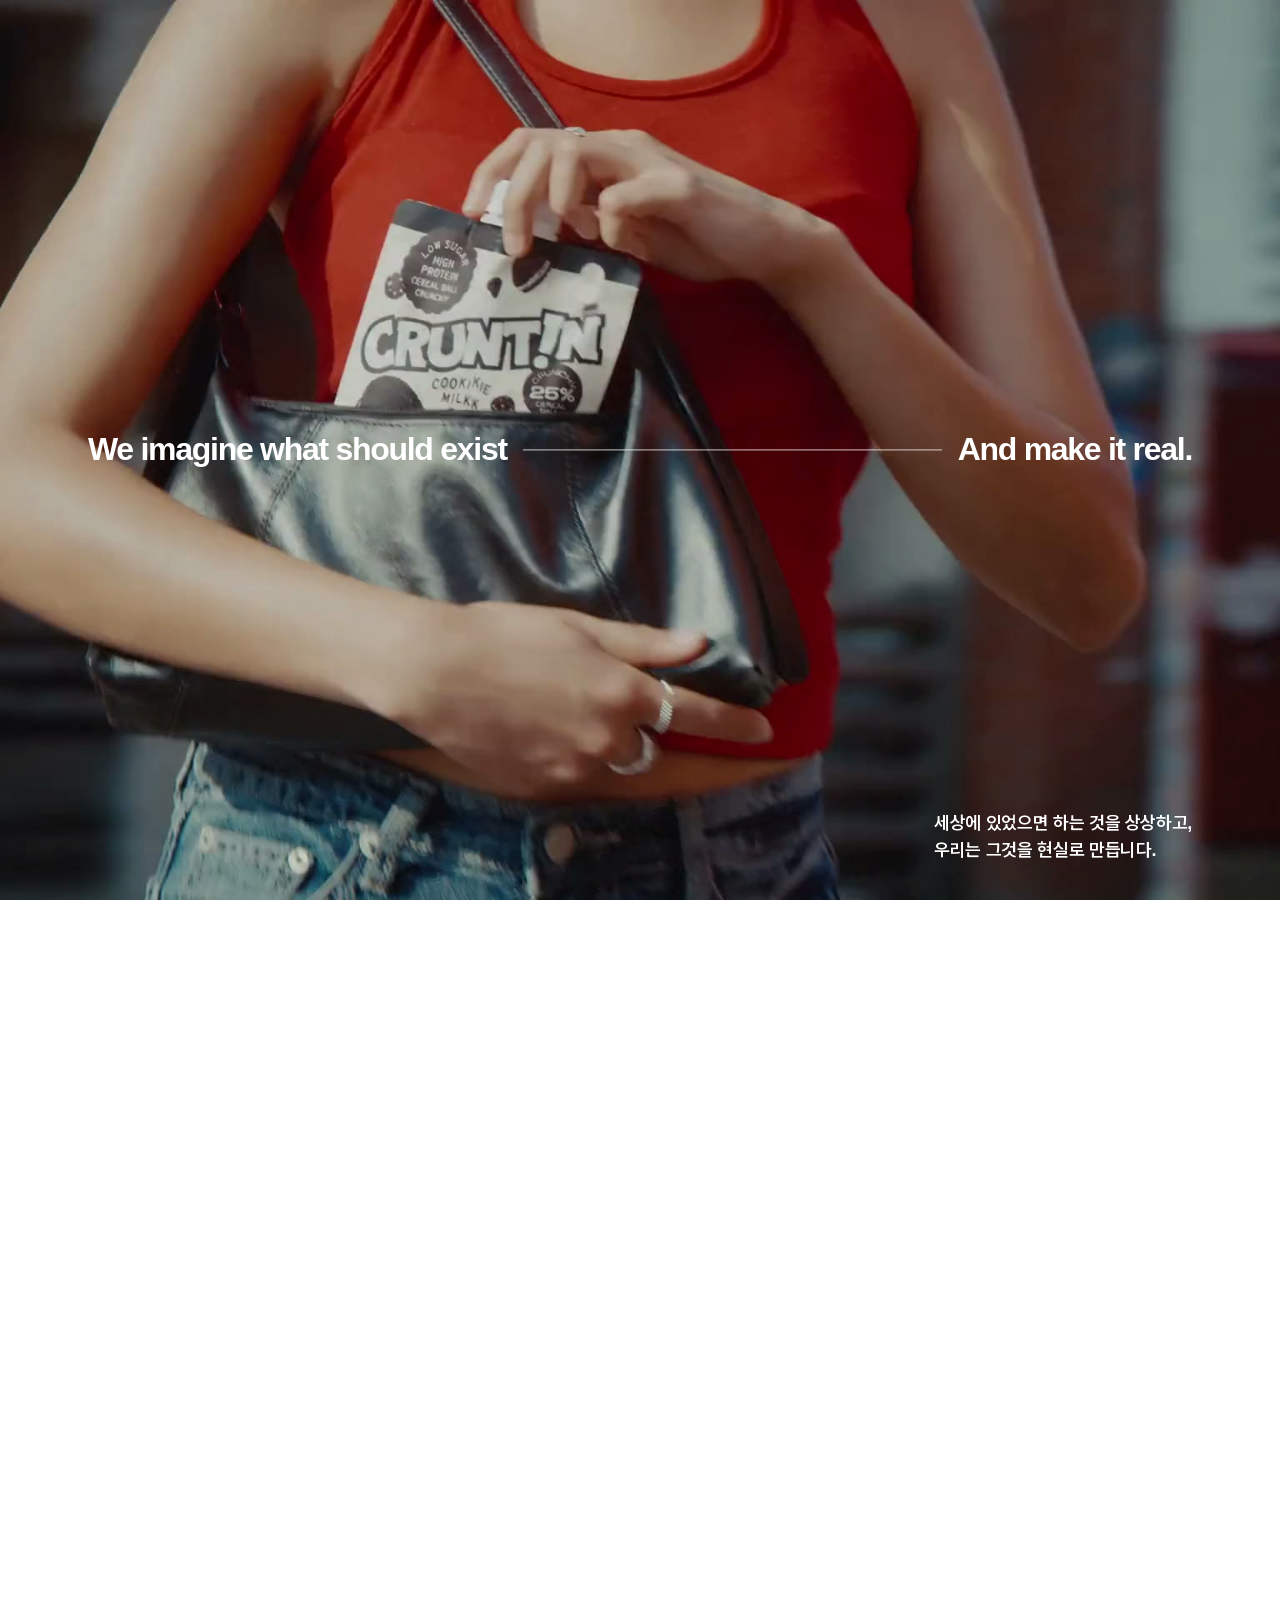
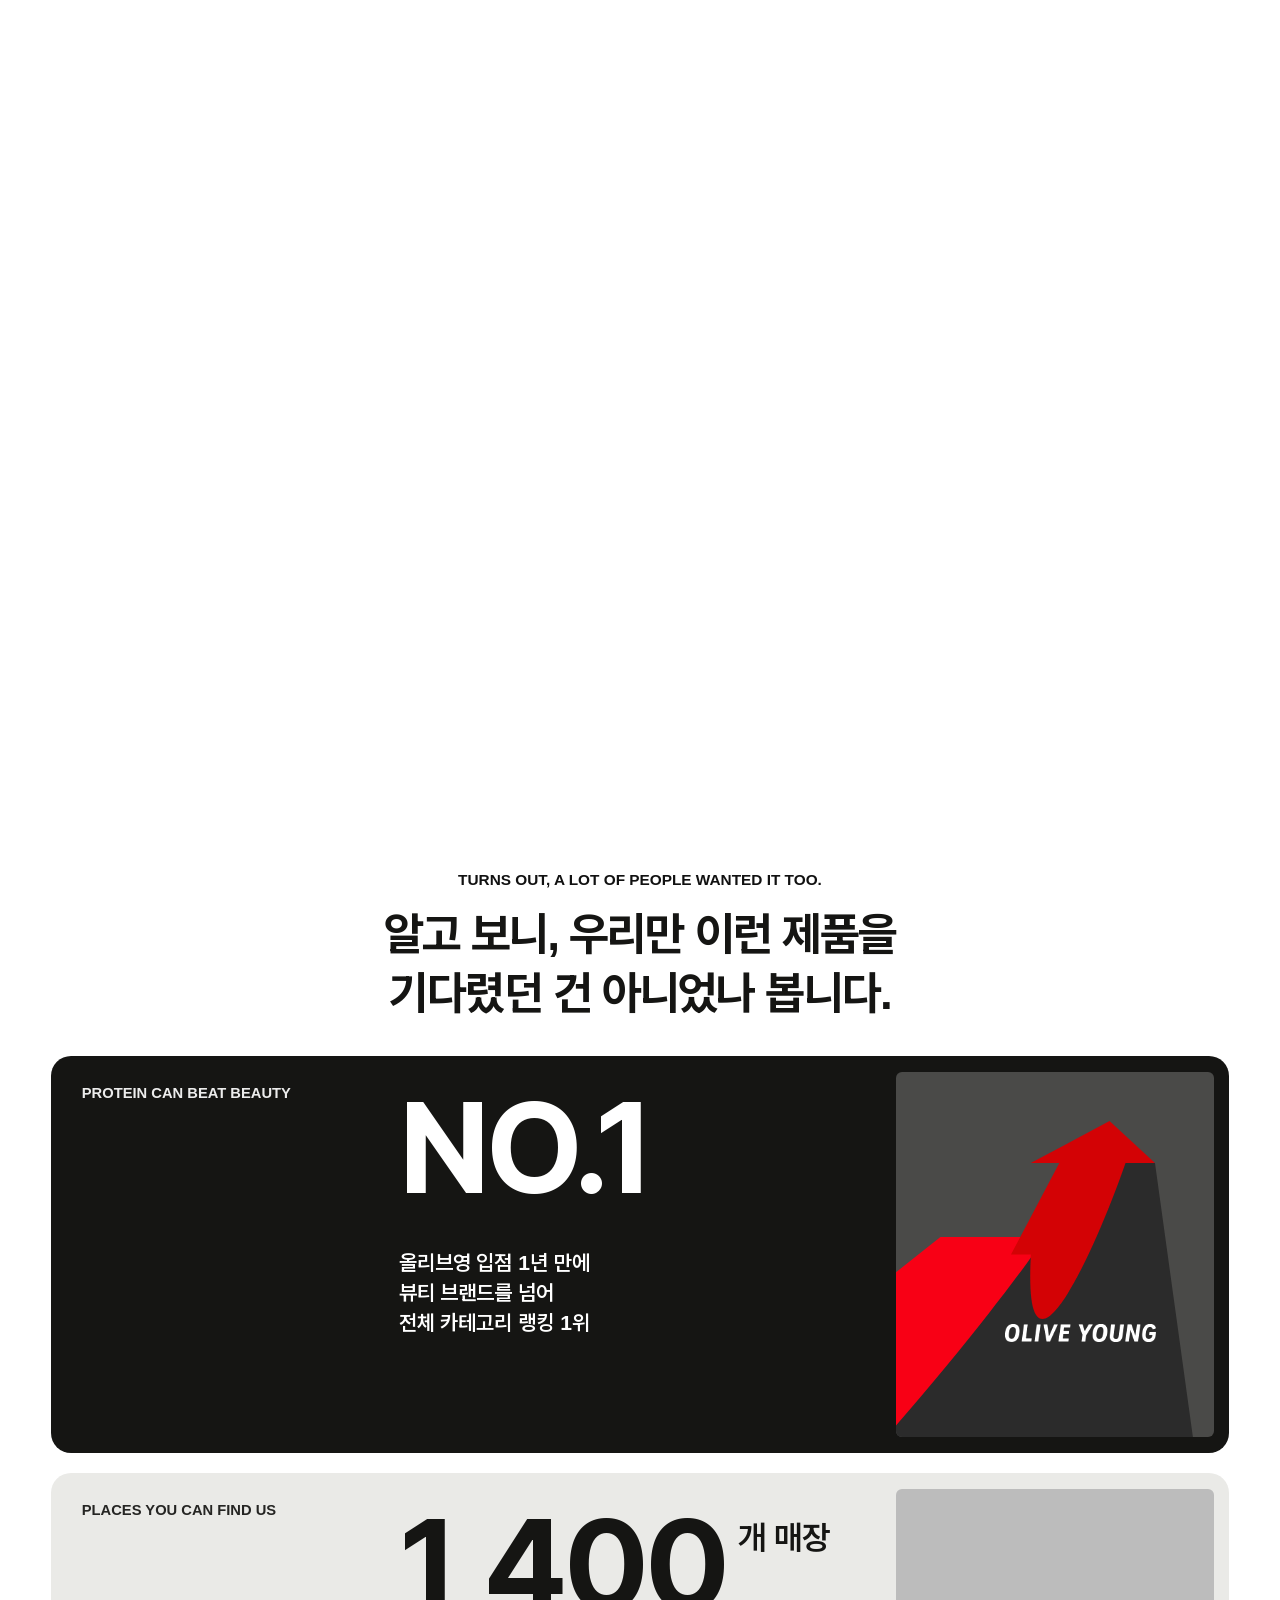
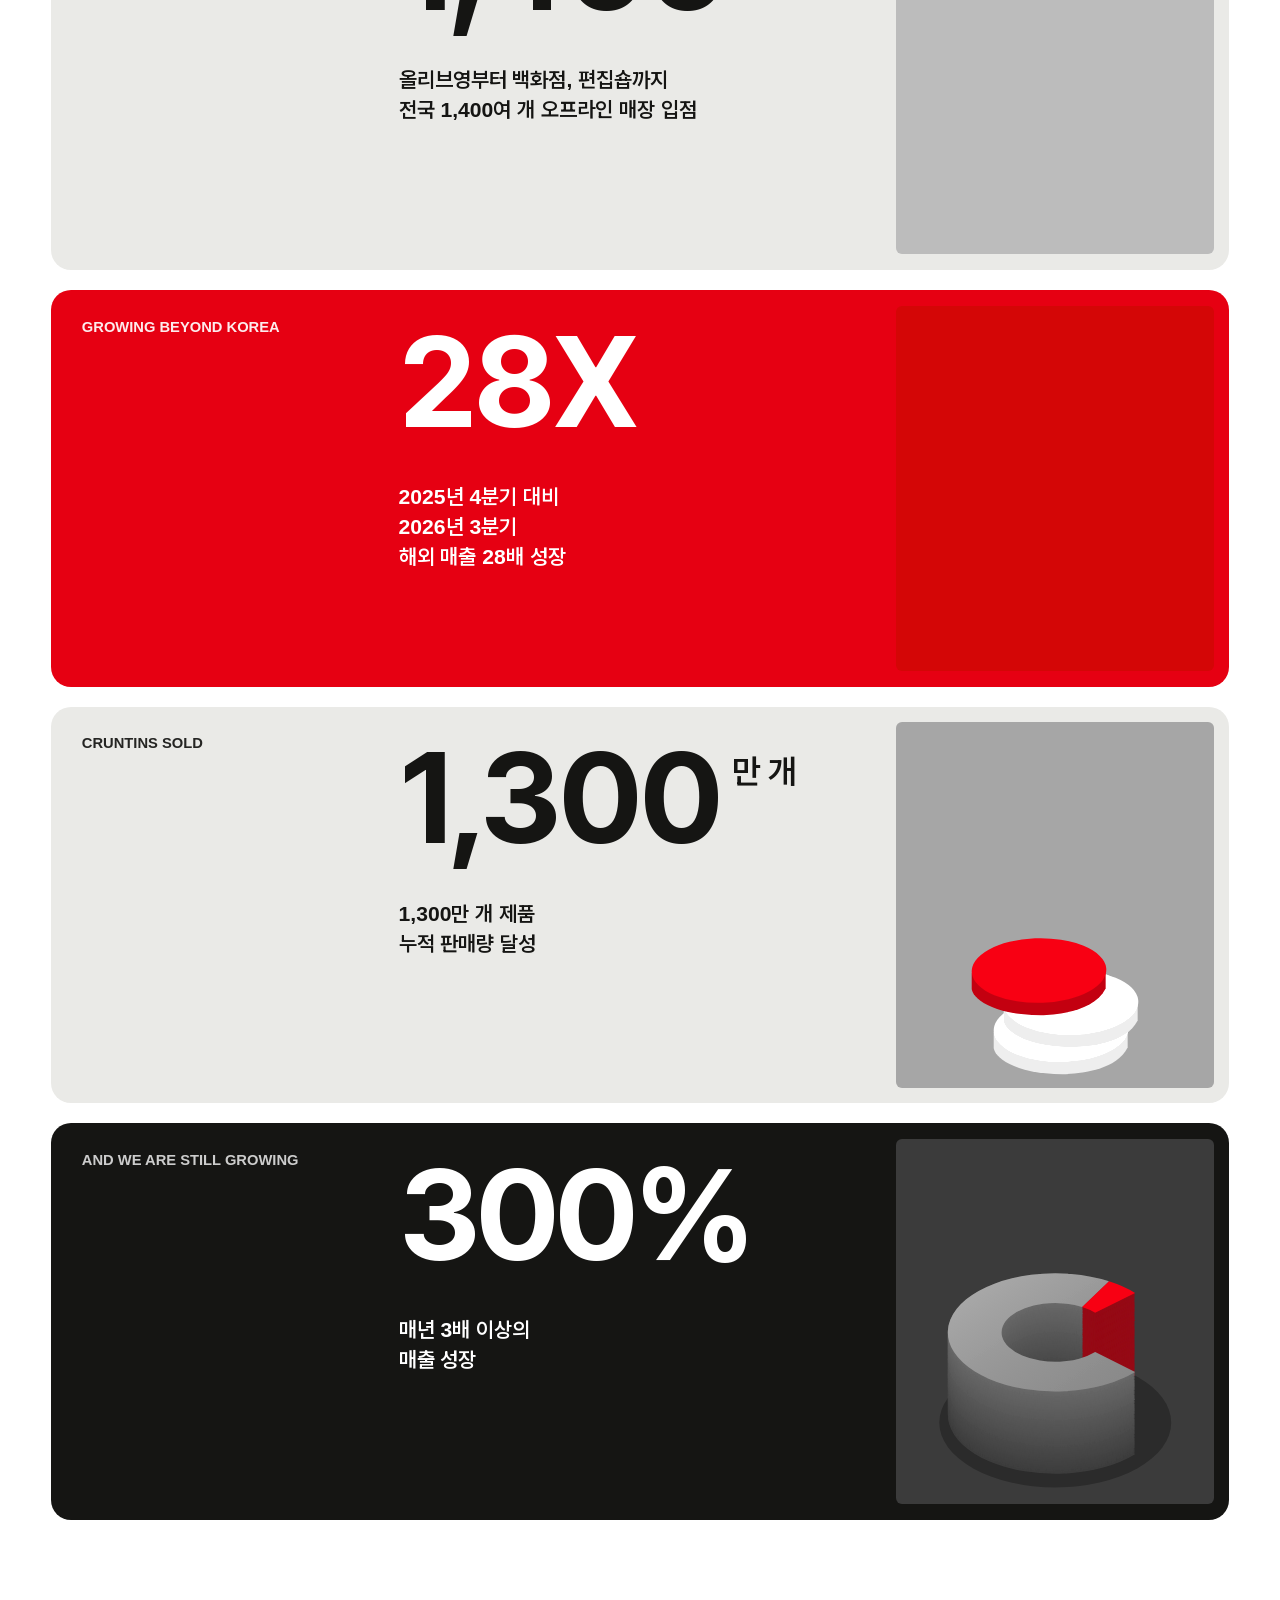
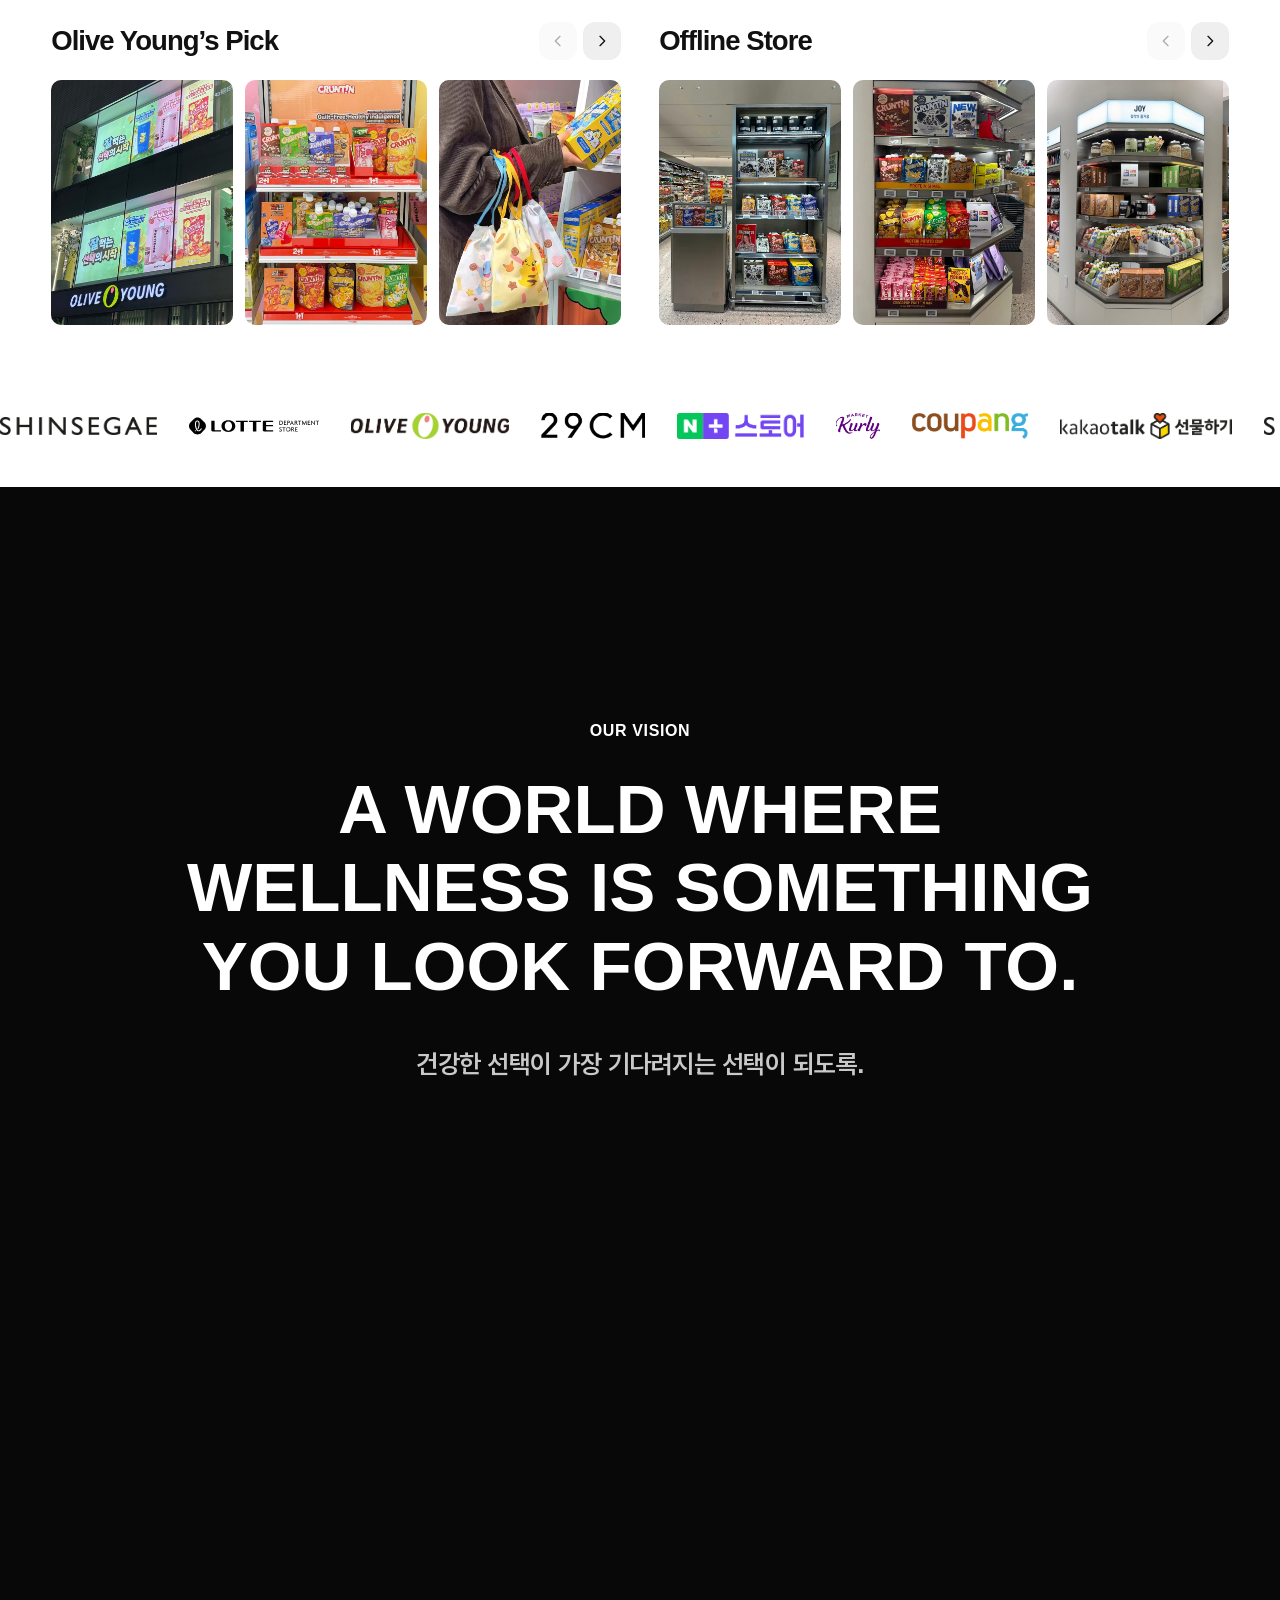
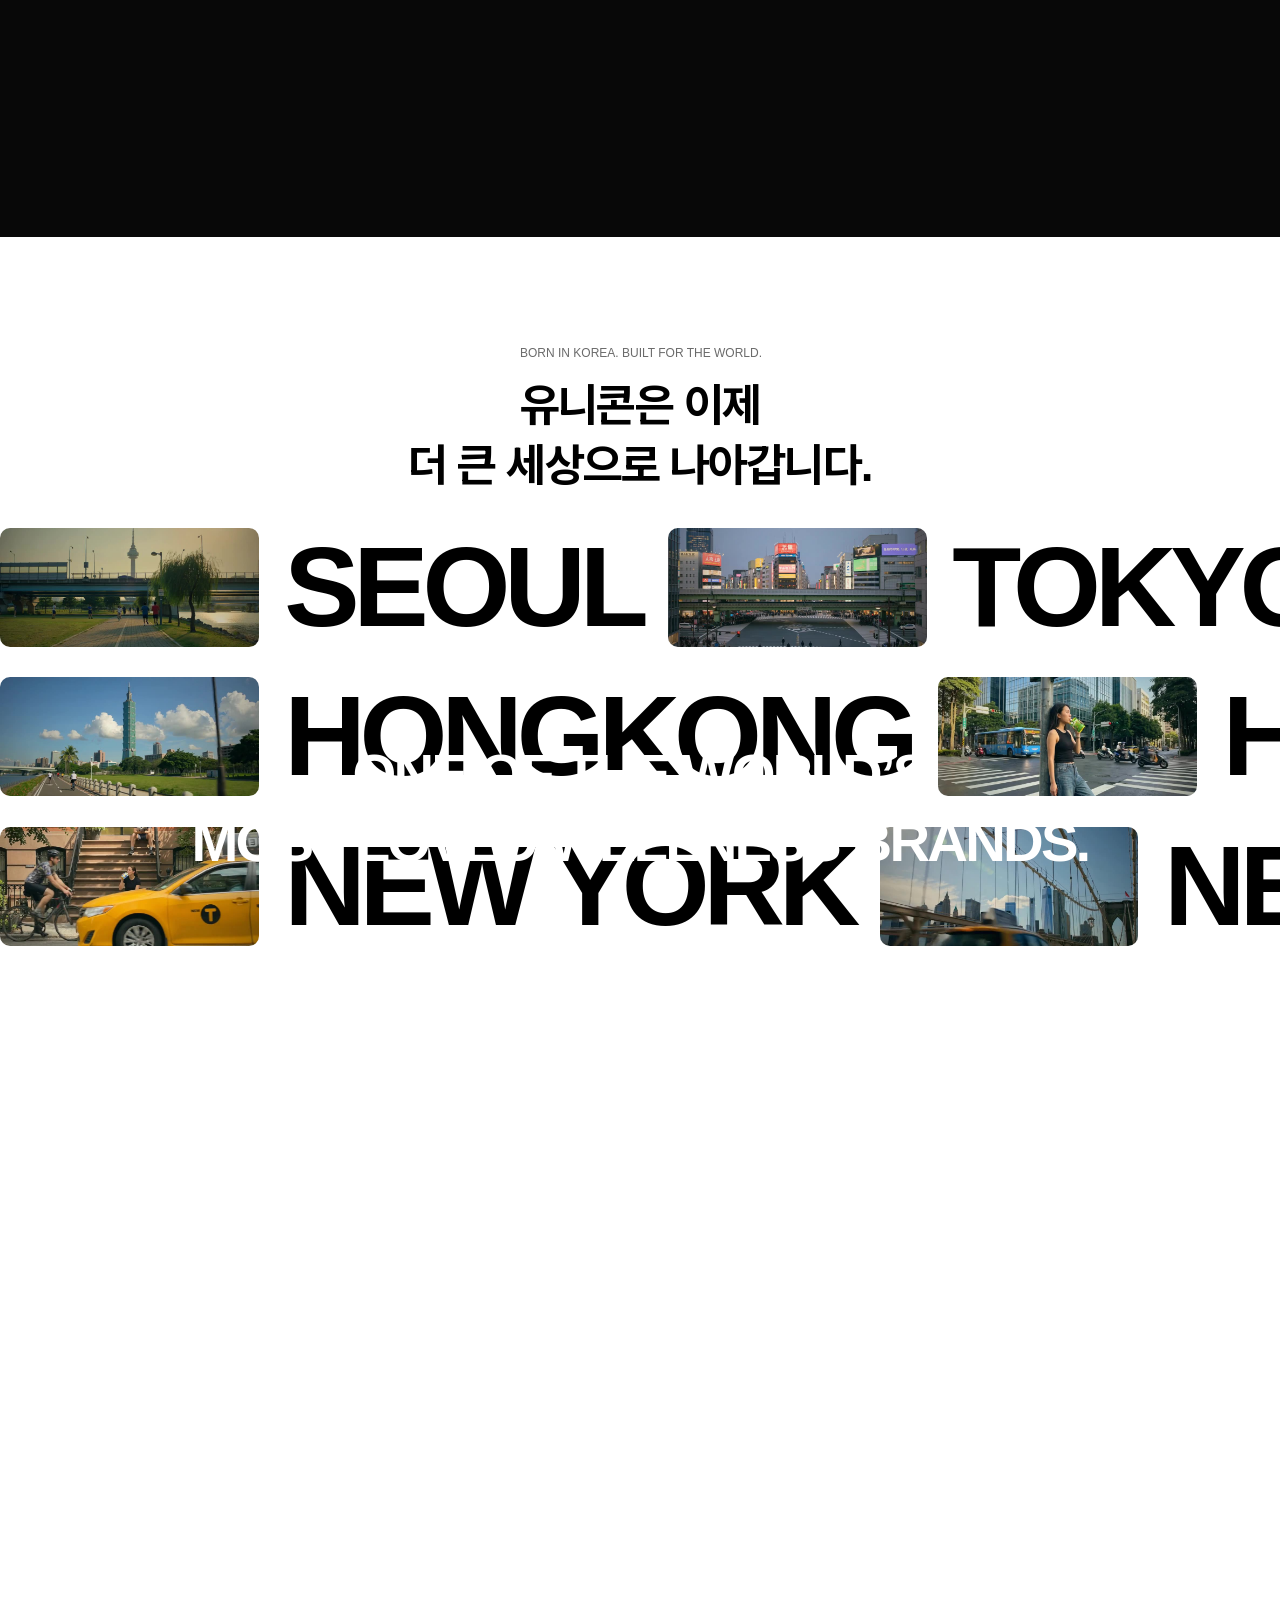
==== index.html @ 0d4198fc "빌드: 보관 중인 오피스 주석은 폰트 글자 계산에서 제외 Co-Authored-By: Claude Opus 5.5 <noreply@anthropic.com>" ====
<!doctype html><html lang="ko"><head><meta charset="UTF-8"><!-- seo-v3 --><title>유어유니콘 YOUR UNICORN — 크런틴을 만드는 사람들</title><link rel="preload" href="/assets/fonts/pretendard-variable-core.woff2" as="font" type="font/woff2" crossorigin=""><meta name="description" content="세상에 있었으면 하는 것을 상상하고 현실로 만듭니다. 크런틴(CRUNTIN)을 만드는 유어유니콘의 브랜드, 성과, 문화, 채용 이야기를 만나보세요."><link rel="canonical" href="https://sehee09shine-bit.github.io/"><meta name="robots" content="index,follow,max-image-preview:large"><meta property="og:type" content="website"><meta property="og:site_name" content="유어유니콘 YOUR UNICORN"><meta property="og:locale" content="ko_KR"><meta property="og:url" content="https://sehee09shine-bit.github.io/"><meta property="og:title" content="유어유니콘 YOUR UNICORN — 크런틴을 만드는 사람들"><meta property="og:description" content="세상에 있었으면 하는 것을 상상하고 현실로 만듭니다. 크런틴(CRUNTIN)을 만드는 유어유니콘의 브랜드, 성과, 문화, 채용 이야기를 만나보세요."><meta property="og:image" content="https://sehee09shine-bit.github.io/assets/og-logo.png"><meta property="og:image:width" content="1200"><meta property="og:image:height" content="630"><meta property="og:image:alt" content="YOUR UNICORN 로고"><meta name="twitter:card" content="summary_large_image"><meta name="twitter:title" content="유어유니콘 YOUR UNICORN — 크런틴을 만드는 사람들"><meta name="twitter:description" content="세상에 있었으면 하는 것을 상상하고 현실로 만듭니다. 크런틴(CRUNTIN)을 만드는 유어유니콘의 브랜드, 성과, 문화, 채용 이야기를 만나보세요."><meta name="twitter:image" content="https://sehee09shine-bit.github.io/assets/og-logo.png"><meta name="theme-color" content="#E60012"><script type="application/ld+json">{"@context":"https://schema.org","@graph":[{"@type":"Organization","@id":"https://sehee09shine-bit.github.io/#org","name":"유어유니콘","alternateName":"YOUR UNICORN","url":"https://sehee09shine-bit.github.io/","logo":{"@type":"ImageObject","url":"https://sehee09shine-bit.github.io/assets/og-logo.png","width":1200,"height":630},"email":"people@yourunicorn.world","brand":{"@type":"Brand","name":"크런틴 CRUNTIN"},"sameAs":["https://yourunicorn.world"]},{"@type":"WebSite","@id":"https://sehee09shine-bit.github.io/#website","url":"https://sehee09shine-bit.github.io/","name":"유어유니콘","publisher":{"@id":"https://sehee09shine-bit.github.io/#org"},"inLanguage":"ko-KR"},{"@type":"WebPage","@id":"https://sehee09shine-bit.github.io/#webpage","url":"https://sehee09shine-bit.github.io/","name":"유어유니콘 YOUR UNICORN — 크런틴을 만드는 사람들","description":"세상에 있었으면 하는 것을 상상하고 현실로 만듭니다. 크런틴(CRUNTIN)을 만드는 유어유니콘의 브랜드, 성과, 문화, 채용 이야기를 만나보세요.","inLanguage":"ko-KR","isPartOf":{"@id":"https://sehee09shine-bit.github.io/#website"},"about":{"@id":"https://sehee09shine-bit.github.io/#org"},"primaryImageOfPage":{"@type":"ImageObject","url":"https://sehee09shine-bit.github.io/assets/og-logo.png"},"dateModified":"2026-11-03","breadcrumb":{"@id":"https://sehee09shine-bit.github.io/#breadcrumb"}},{"@type":"BreadcrumbList","@id":"https://sehee09shine-bit.github.io/#breadcrumb","itemListElement":[{"@type":"ListItem","position":1,"name":"유어유니콘","item":"https://sehee09shine-bit.github.io/"}]}]}</script><!-- /seo-v3 --><meta name="viewport" content="width=device-width,initial-scale=1"><link rel="preload" href="/hero-media/cruntin-1029-poster.jpg" as="image" fetchpriority="high"><script src="/assets/lenis.min.js?v=1685305b" defer></script><script src="/approved-source.js?v=7a50eec5" defer></script><link rel="stylesheet" href="/retail-gallery.css?v=14537633"><link rel="stylesheet" href="/source/v1-company.css?v=16d020ef"><link rel="stylesheet" href="/approved.css?v=1eeee82d"><link rel="stylesheet" href="/approved-v3.css?v=983dc880"><script defer src="/approved.js?v=48d51cba"></script><style id="preview-fullbleed">.city-expansion-stage{overflow:visible}.city-expansion-stage .city-film-rows{width:100vw;margin-left:calc(50% - 50vw)}</style><style id="preview-retail-arrows">
.retail-collection{position:relative}
.retail-carousel{position:static!important}
.retail-collection__header{padding-right:92px}
.retail-carousel__btn{top:-2px!important;bottom:auto!important;margin-top:0!important;transform:none!important;width:38px!important;height:38px!important;z-index:3;
  background:#efefef!important;color:#111!important;border:0!important;border-radius:8px!important;box-shadow:none!important;transition:background .2s ease!important}
.retail-carousel__btn:hover{background:#e2e2e2!important;color:#111!important;transform:none!important;box-shadow:none!important}
.retail-carousel__btn:active{background:#d8d8d8!important}
.retail-carousel__btn,.retail-carousel__btn:hover,.retail-carousel__btn:focus,.retail-carousel__btn:active,.retail-carousel__btn:focus-visible{transform:none!important;translate:none!important;top:-2px!important;margin:0!important;box-shadow:none!important;transition:background .2s ease!important;animation:none!important}
.retail-carousel__btn svg,.retail-carousel__btn:hover svg,.retail-carousel__btn:active svg{transform:none!important;translate:none!important;transition:none!important;animation:none!important}
.retail-carousel__btn:focus{outline:none!important}
.retail-carousel__btn:focus-visible{outline:2px solid #111!important;outline-offset:2px!important}
.retail-carousel__btn svg{width:16px!important;height:16px!important;stroke-width:2!important}
.retail-carousel__btn--prev{left:auto!important;right:44px!important}
.retail-carousel__btn--next{right:0!important}
.retail-carousel__btn:disabled{opacity:.35!important;pointer-events:none}
@media (max-width:900px){.retail-collection__header{padding-right:88px}}
</style><style id="preview-centered-intros">
.growth-tags-heading,.global-cities-intro.editorial-heading{display:flex!important;flex-direction:column!important;align-items:center!important;justify-content:center!important;text-align:center!important;gap:14px!important;grid-template-columns:none!important;padding-left:0!important;padding-right:0!important}
.growth-tags-heading>p,.global-cities-intro.editorial-heading>.editorial-label{margin:0!important;font-size:clamp(11px,.85vw,13px)!important;font-weight:400!important;letter-spacing:.06em!important;line-height:1.5!important;color:#6b6b6b!important;text-transform:uppercase}
html body.page-company main .growth-tags-heading>h2.section-title,html body.page-company main .global-cities-intro.editorial-heading h2.section-title,html body .growth-tags-heading>h2.section-title,html body .global-cities-intro.editorial-heading h2.section-title{margin:0!important;font-size:clamp(29px,3.7vw,46px)!important;font-weight:600!important;line-height:1.3!important;letter-spacing:-.04em!important;max-width:28ch;text-align:center!important}
.global-cities-intro.editorial-heading>div{display:contents}

.growth-tags-heading>p,.global-cities-intro.editorial-heading>.editorial-label{display:block!important;width:100%!important;text-align:center!important;font-weight:400!important;white-space:nowrap!important}
.growth-tags-heading>p br,.global-cities-intro.editorial-heading>.editorial-label br{display:none!important}
@media (max-width:600px){.growth-tags-heading>p,.global-cities-intro.editorial-heading>.editorial-label{white-space:normal!important}}
html body.page-company main .growth-tags-heading>h2.section-title,html body.page-company main .global-cities-intro.editorial-heading h2.section-title{max-width:none!important;width:100%!important;white-space:nowrap!important;word-break:keep-all!important}
@media (max-width:760px){html body.page-company main .growth-tags-heading>h2.section-title,html body.page-company main .global-cities-intro.editorial-heading h2.section-title{white-space:normal!important;max-width:22ch!important;margin-inline:auto!important}}
</style><style id="preview-product-back-copy">html body .product-face-back p,html body .product-face-back p .feedback-line,html body .unicorn-stack-description p,html body .unicorn-stack-description p .feedback-line{font-weight:400!important;letter-spacing:-.04em!important;line-height:1.38!important}</style><style id="preview-card-layout">
/* inner layout only — stacking/scroll behaviour untouched */
html body .growth-cascade-card{--panel-w:27%;--panel-gap:1.6%;--pad:14px}
html body .growth-cascade-card::after{content:"";position:absolute;top:4%;bottom:4%;right:var(--panel-gap);width:var(--panel-w);border-radius:14px;background:rgba(255,255,255,.07);z-index:0;pointer-events:none}
html body .growth-cascade-card.metric-stores::after,html body .growth-cascade-card.metric-sold::after{background:rgba(0,0,0,.08)}
html body .growth-cascade-card.metric-global::after{background:rgba(0,0,0,.14)}
/* small English label: top-left */
html body .growth-cascade-card .growth-sticker{left:2.6%!important;right:auto!important;top:7%!important;text-align:left!important;max-width:24%!important}
/* big number + description share one vertical line */
html body .growth-cascade-card .cascade-number{left:29.5%!important;top:5%!important}
html body .growth-cascade-card .cascade-description{left:29.5%!important;right:auto!important;top:auto!important;bottom:7%!important;width:34%!important}
/* visuals live inside the right panel */
html body .growth-cascade-card :is(.approved-olive-logo,.store-network,.growth-globe,.sold-volume,.revenue-chart){position:absolute!important;left:auto!important;right:calc(var(--panel-gap) + var(--pad))!important;top:calc(4% + var(--pad))!important;bottom:calc(4% + var(--pad))!important;width:calc(var(--panel-w) - 2 * var(--pad))!important;height:auto!important;max-width:none!important;margin:0!important;z-index:1}
html body .growth-cascade-card :is(.approved-olive-logo,.growth-globe){object-fit:contain}
html body .growth-cascade-card .approved-olive-logo{top:0!important;bottom:0!important;margin:auto!important;height:auto!important;max-height:30%}
html body .growth-cascade-card :is(.store-network,.sold-volume,.revenue-chart){display:flex!important;flex-direction:column;justify-content:center;align-items:center;overflow:hidden}
html body .growth-cascade-card :is(.store-network,.revenue-chart) svg{width:100%!important;height:100%!important;max-height:100%}
/* global card: number top, description bottom, like the others */
html body .growth-cascade-card.metric-global .metric-copy{display:contents!important}
html body .growth-cascade-card.metric-global .global-milestones{display:none!important}
html body .growth-cascade-card.metric-global .cascade-description p{font-size:inherit}
html body .growth-cascade-card .cascade-number{letter-spacing:-.03em!important}
html body .growth-cascade-card.metric-revenue .cascade-number{letter-spacing:-.045em!important}
@media (max-width:767px){
  html body .growth-cascade-card{--panel-w:38%}
  html body .growth-cascade-card .cascade-number,html body .growth-cascade-card .cascade-description{left:6%!important}
  html body .growth-cascade-card .cascade-number{top:16%!important}
  html body .growth-cascade-card .growth-sticker{left:6%!important;top:6%!important;max-width:50%!important}
  html body .growth-cascade-card .cascade-description{width:52%!important}
}
</style><style id="preview-unicorn-third">
html body .unicorn-mask-section.has-linked-flow{height:1050svh!important}
html body .unicorn-mask-copy{container-type:inline-size}
html body .unicorn-mask-copy :is(.unicorn-mask-first,.unicorn-mask-second,.unicorn-mask-third){font-size:min(clamp(18px,2.1vw,28px),9cqi)!important;white-space:nowrap;line-height:1.3!important;word-break:keep-all;max-width:88%;justify-self:center;text-align:center}
.unicorn-mask-copy .unicorn-mask-third{opacity:0}
html body .film-gallery-opening:has(.unicorn-mask-section.is-third-phase) .shared-opening-film{z-index:2!important}
html body .unicorn-mask-section.is-third-phase .unicorn-mask-stage{position:sticky;z-index:3}
html body .unicorn-mask-section.is-third-phase .unicorn-mask-copy{z-index:4;position:absolute}

</style><style id="preview-card-sizes">html body.approved-company .unicorn-mask-stage .unicorn-mask-frame{width:calc(var(--unicorn-card-height) * 637 / 812)!important;max-width:none!important;justify-self:center}@media (min-width:768px){html body.approved-company .unicorn-mask-stage{grid-template-columns:minmax(0,1fr) auto minmax(0,1fr)!important;column-gap:clamp(20px,2.2vw,40px)!important}}</style><style id="preview-stack-gap">
@media (prefers-reduced-motion:no-preference){
 html body .growth-cascade-card,html body .growth-cascade-card:not(:first-child){top:calc(var(--growth-pin-top) + var(--growth-heading-height) + var(--card-index)*12px + var(--growth-release,0px))!important}
}
@media (max-width:767px) and (prefers-reduced-motion:no-preference){
 html body .growth-cascade-card,html body .growth-cascade-card:not(:first-child){top:calc(var(--growth-pin-top) + var(--growth-heading-height) + var(--card-index)*8px + var(--growth-release,0px))!important}
}
</style><style id="preview-flow-caption">html body .approved-flow-caption,html body .approved-flow-caption :is(.reimagine-flow-left,.reimagine-flow-right),html body .approved-flow-caption :is(.reimagine-flow-left,.reimagine-flow-right) *{font-weight:400!important}html body .approved-flow-caption{color:rgba(255,255,255,.72)!important;font-size:.88em!important}html body .approved-flow-caption :is(.reimagine-flow-left,.reimagine-flow-right){color:inherit!important;font-size:inherit!important}html body.approved-company .reimagine-flow-korean{line-height:1.22!important}</style><style id="preview-unicorn-english">html body .unicorn-mask-english{container-type:inline-size!important}html body .unicorn-mask-english,html body .unicorn-mask-english .unicorn-english-line,html body .unicorn-mask-english .unicorn-english-line>span{font-family:"Helvetica Neue",Helvetica,Arial,PretendardVariable,"Apple SD Gothic Neo",sans-serif!important;font-weight:500!important;letter-spacing:-.035em!important;line-height:1.34!important}html body .unicorn-mask-english .unicorn-english-line>span{white-space:nowrap!important;font-size:min(clamp(16px,1.8vw,29px),5.6cqi)!important}@media (max-width:767px),(max-height:700px) and (min-width:701px){html body .unicorn-mask-english .unicorn-english-line>span{font-size:min(13px,5.6cqi)!important}}</style><style id="preview-hero-ko">html body .company-hero-ko{font-weight:600!important}</style><style id="preview-label-tracking">html body.approved-company .growth-tags-heading>p:first-child,html body.approved-company .global-cities-intro .editorial-label,html body .growth-tags-heading>p,html body .global-cities-intro>.editorial-label{letter-spacing:normal!important}</style><style id="preview-stack-title-size">html body .unicorn-mask-stage .unicorn-stack-title>span:first-child{font-size:clamp(9px,1vw,16px)!important;white-space:nowrap!important;font-family:"Helvetica Neue",Helvetica,Arial,PretendardVariable,"Apple SD Gothic Neo",sans-serif!important;font-weight:500!important;letter-spacing:-.055em!important}@media (max-width:767px),(max-height:700px) and (min-width:701px){html body .unicorn-mask-stage .unicorn-stack-title>span:first-child{font-size:7.5px!important}}</style><style id="preview-metric-unit">html body.approved-company .feedback-v2 .growth-cascade-card .metric-unit,html body .growth-cascade-card .cascade-number .metric-unit{font-size:clamp(9px,1vw,15px)!important}@media (max-width:900px){html body .growth-cascade-card .cascade-number .metric-unit{font-size:9px!important}}</style><style id="preview-pretendard-local">@font-face{font-family:PretendardVariable;src:url("/assets/fonts/pretendard-variable.woff2") format("woff2");font-weight:100 900;font-style:normal;font-display:swap;unicode-range:U+1100-11FF,U+3130-318F,U+A960-A97F,U+AC02-AC03,U+AC05-AC07,U+AC09-AC0F,U+AC13-AC14,U+AC16-AC18,U+AC1A-AC1B,U+AC1E-AC30,U+AC32-AC6F,U+AC71-AC73,U+AC75-AC77,U+AC79-AC7F,U+AC82,U+AC84-AC8B,U+AC8D-AC9F,U+ACA1-ACA7,U+ACAA-ACAB,U+ACAD-ACAF,U+ACB1-ACB8,U+ACBA-ACBC,U+ACBE-ACC3,U+ACC5-ACDF,U+ACE1-ACE6,U+ACE8-ACF2,U+ACF4,U+ACF6-ACFB,U+ACFD-ACFF,U+AD01-AD03,U+AD05-AD10,U+AD12-AD4F,U+AD51-AD6B,U+AD6E-AD6F,U+AD71-AD7E,U+AD80,U+AD82-AD8B,U+AD8D-ADBF,U+ADC1-ADDB,U+ADDD-ADF7,U+ADF9-ADFB,U+ADFD-ADFF,U+AE01-AE07,U+AE0A,U+AE0C-AE2F,U+AE31-AE33,U+AE35-AE37,U+AE39-AE3F,U+AE41-AE4B,U+AE4D-AE53,U+AE55-AE5C,U+AE5E-AEBB,U+AEBD-AED7,U+AED9-AFB7,U+AFB9-AFBF,U+AFC1-AFC7,U+AFC9-B00B,U+B00D-B01B,U+B01D-B049,U+B04B,U+B04D-B05C,U+B05E-B07B,U+B07D-B097,U+B099-B09B,U+B09D-B0A7,U+B0A9-B0AD,U+B0AF-B0B3,U+B0B5-B0B7,U+B0B9-B0BB,U+B0BD-B0C4,U+B0C6-B0CF,U+B0D1-B107,U+B109-B10F,U+B111-B112,U+B114-B117,U+B119-B123,U+B125-B13F,U+B141-B143,U+B145-B177,U+B179-B17B,U+B17D-B191,U+B194-B203,U+B205-B207,U+B209-B213,U+B216-B273,U+B275-B28F,U+B291-B293,U+B295-B297,U+B299-B2A4,U+B2A7-B2C7,U+B2C9-B2CB,U+B2CD-B2D7,U+B2D9-B2E3,U+B2E5-B2E7,U+B2E9-B2EA,U+B2ED-B2F3,U+B2F6-B2F8,U+B2FA-B2FE,U+B301-B353,U+B356-B357,U+B359-B35B,U+B35D-B363,U+B365-B368,U+B36A-B36D,U+B36F,U+B371-B373,U+B375-B3C3,U+B3C6-B3CB,U+B3CD-B3D8,U+B3DA-B3FB,U+B3FD-B417,U+B419-B41B,U+B41D-B41F,U+B421-B428,U+B42A-B44F,U+B451-B453,U+B455-B457,U+B459-B4A3,U+B4A5-B4B6,U+B4B8-B4DB,U+B4DE-B4DF,U+B4E1-B4E3,U+B4E5-B4EB,U+B4EE-B4F0,U+B4F2-B513,U+B515-B528,U+B52A-B52F,U+B531-B54B,U+B54D-B54F,U+B551-B5A3,U+B5A5-B5A7,U+B5A9-B5BA,U+B5BC-B60F,U+B611-B6EF,U+B6F1-B727,U+B729-B73A,U+B73C-B743,U+B745-B75F,U+B761-B77B,U+B77D-B77F,U+B781-B78B,U+B78E-B78F,U+B791-B797,U+B79A-B79B,U+B79D-B7AA,U+B7AC,U+B7AE-B7B4,U+B7B6-B7C8,U+B7CA-B7EB,U+B7ED-B7EF,U+B7F1-B7F3,U+B7F5-B7FB,U+B7FE-B806,U+B809-B80B,U+B80D-B823,U+B826-B827,U+B829-B82B,U+B82D-B837,U+B839-B83F,U+B841-B85B,U+B85E-B85F,U+B861-B863,U+B865-B86C,U+B86E,U+B870-B8AF,U+B8B1-B8CB,U+B8CD-B8E7,U+B8E9-B8F8,U+B8FA-B957,U+B959-B973,U+B975-B977,U+B979-B97B,U+B97D-B983,U+B986-B988,U+B98A-B9AB,U+B9AE-B9AF,U+B9B1-B9B3,U+B9B5-B9BB,U+B9BE-B9C0,U+B9C2-B9C7,U+B9C9-B9CB,U+B9CD,U+B9CF,U+B9D1-B9DA,U+B9DC,U+B9DF-B9E3,U+B9E5-B9E7,U+B9E9-BA37,U+BA3A-BA3B,U+BA3D-BA47,U+BA49-BA53,U+BA55-BA57,U+BA59-BA6F,U+BA71-BA73,U+BA75-BA84,U+BA86-BAA7,U+BAAA-BAAB,U+BAAD-BAAF,U+BAB1-BABA,U+BABC-BB33,U+BB35,U+BB37,U+BB39-BB3A,U+BB3D-BBAB,U+BBAD-BBBF,U+BBC1-BBF7,U+BBF9-BBFB,U+BBFD-BBFE,U+BC01-BC0E,U+BC10,U+BC12-BC13,U+BC17,U+BC19-BC1A,U+BC1D-BC24,U+BC26-BC28,U+BC2A-BC2F,U+BC32-BC83,U+BC85-BC87,U+BC89-BC8B,U+BC8D-BC93,U+BC96-BC9F,U+BCA1-BCA3,U+BCA5-BCA7,U+BCA9-BCBF,U+BCC1-BCC3,U+BCC5-BCF3,U+BCF6-BCF7,U+BCF9-BCFB,U+BCFD-BD04,U+BD06-BD0F,U+BD11-BD7F,U+BD82-BD83,U+BD85-BD87,U+BD89-BD98,U+BD9A-BDEF,U+BDF1-BE0B,U+BE0D-BE13,U+BE15-BE43,U+BE45-BE47,U+BE49-BE4B,U+BE4D-BE5F,U+BE61-BE67,U+BE69-C05B,U+C05D-C0AB,U+C0AE-C0AF,U+C0B1-C0B3,U+C0B5-C0BB,U+C0BD-C0C0,U+C0C2-C0C7,U+C0CA-C0DC,U+C0DE-C11B,U+C11E-C11F,U+C121-C123,U+C125-C130,U+C132-C137,U+C13A-C13B,U+C13D-C14A,U+C14C-C153,U+C155-C157,U+C159-C18B,U+C18E-C193,U+C195-C1A0,U+C1A2-C1DF,U+C1E1-C1FB,U+C1FD-C20C,U+C20E-C217,U+C219-C21B,U+C21D-C227,U+C229-C24F,U+C251-C26B,U+C26D-C27C,U+C27E-C2A3,U+C2A5-C2AB,U+C2AD-C2B4,U+C2B6-C2DB,U+C2DE-C2DF,U+C2E1-C2E3,U+C2E5-C2EB,U+C2ED-C2F5,U+C2F7-C312,U+C314-C367,U+C369-C4EF,U+C4F1-C4F3,U+C4F5-C4F7,U+C4F9-C527,U+C52A-C538,U+C53A-C543,U+C545-C547,U+C549,U+C54B,U+C54D-C554,U+C556-C557,U+C55A-C55D,U+C55F,U+C562-C57B,U+C57E-C590,U+C592-C597,U+C599-C5B3,U+C5B6-C5B7,U+C5B9-C5BB,U+C5BD-C5C3,U+C5C9-C5CF,U+C5D2-C5D3,U+C5D5-C5EB,U+C5EE-C5EF,U+C5F1-C5F3,U+C5F5-C5FC,U+C5FE-C5FF,U+C602-C604,U+C607,U+C609-C623,U+C625-C627,U+C629-C62B,U+C62D,U+C62F-C633,U+C635-C63F,U+C641-C643,U+C645-C653,U+C655-C677,U+C679-C67B,U+C67D-C693,U+C695-C6A8,U+C6AA-C6AF,U+C6B1-C6B3,U+C6B5-C6B7,U+C6B9-C6BF,U+C6C1-C6C2,U+C6C4-C6CB,U+C6CD-C6CF,U+C6D1-C6D3,U+C6D5-C6EF,U+C6F1-C703,U+C705-C716,U+C718-C71F,U+C721-C727,U+C729-C73B,U+C73D-C73F,U+C741-C743,U+C745-C74B,U+C74D-C750,U+C752-C757,U+C759-C773,U+C775-C777,U+C779-C77B,U+C77E-C783,U+C786-C787,U+C789-C78F,U+C792-C797,U+C799-C7A0,U+C7A2-C7A4,U+C7A6-C7AB,U+C7AD-C7C0,U+C7C2-C7FF,U+C802-C803,U+C805-C807,U+C809-C80F,U+C812-C814,U+C816-C81B,U+C81D-C837,U+C839-C84B,U+C84D-C86F,U+C871-C873,U+C875-C884,U+C886-C88A,U+C88D-C8FB,U+C8FD-C8FF,U+C901-C903,U+C905-C910,U+C912-C987,U+C98A-C98F,U+C991-C99C,U+C99E-C9BF,U+C9C2-C9C3,U+C9C5-C9C7,U+C9C9-C9CF,U+C9D2-C9DB,U+C9DE-C9E6,U+C9E8-C9F7,U+C9F9-CABC,U+CABE-CABF,U+CAC1-CC0C,U+CC0E-CC0F,U+CC11-CC27,U+CC2A-CC37,U+CC39-CC3C,U+CC3F-CC43,U+CC45-CC56,U+CC58,U+CC5A-CC5F,U+CC61-CC97,U+CC99-CC9B,U+CC9D-CC9F,U+CCA1-CCAA,U+CCAC,U+CCAE-CCB3,U+CCB5-CCCF,U+CCD1-CCE3,U+CCE5-CD07,U+CD09-CD1C,U+CD1E-CD5B,U+CD5D-CD93,U+CD96-CD97,U+CD99-CD9B,U+CD9D-CDA3,U+CDA5-CDA8,U+CDAA-CDAF,U+CDB1-CDC3,U+CDC5-CDE7,U+CDE9-CE1F,U+CE22-CE57,U+CE59-CE5B,U+CE5D-CE67,U+CE6A-CE73,U+CE75-CE77,U+CE79-CE8F,U+CE91-CEA0,U+CEA2-CEE3,U+CEE5-CEE7,U+CEE9-CEEB,U+CEED-CEF3,U+CEF5-CEFF,U+CF01-CF12,U+CF14-CF53,U+CF55-CF57,U+CF59-CF5B,U+CF5D-CF6F,U+CF71-CFDF,U+CFE1-D003,U+D005-D04F,U+D051-D06B,U+D06D-D06F,U+D071-D073,U+D075-D07B,U+D07D-D0A3,U+D0A5-D0A7,U+D0A9-D0B8,U+D0BA-D0BF,U+D0C2-D0C3,U+D0C5-D0CF,U+D0D1-D0D2,U+D0D4-D0DB,U+D0DE-D0EC,U+D0EE-D12F,U+D131-D133,U+D135-D14B,U+D14E-D14F,U+D151-D19F,U+D1A2-D1B0,U+D1B2-D1B4,U+D1B6-D1F3,U+D1F5-D27F,U+D281-D2B7,U+D2BA-D2BB,U+D2BD-D2BF,U+D2C1-D2EF,U+D2F1-D2F3,U+D2F5-D2FF,U+D301-D304,U+D306-D30B,U+D30D-D30F,U+D311-D31C,U+D31E-D327,U+D32A-D32B,U+D32D-D37B,U+D37D-D397,U+D399-D3AA,U+D3AC-D3B3,U+D3B5-D3B7,U+D3B9-D3BB,U+D3BD-D3C8,U+D3CA-D3EB,U+D3EE-D3EF,U+D3F1-D3F3,U+D3F5-D3FB,U+D3FD-D45B,U+D45D-D47F,U+D481-D487,U+D489-D503,U+D505-D50B,U+D50D-D53B,U+D53E-D543,U+D545-D54E,U+D550,U+D552-D557,U+D559-D55B,U+D55D-D55F,U+D561-D567,U+D56A-D56C,U+D56E-D573,U+D575-D583,U+D585-D587,U+D58A-D5A4,U+D5A6-D5C7,U+D5C9-D5D7,U+D5D9-D5E3,U+D5E5-D5EB,U+D5ED-D5FF,U+D601-D603,U+D605-D610,U+D612-D614,U+D616-D61B,U+D61D-D637,U+D63A-D647,U+D649-D653,U+D656-D657,U+D659-D65B,U+D65D-D668,U+D66A-D68B,U+D68E-D6A7,U+D6A9-D6C3,U+D6C5-D717,U+D719-D733,U+D735-D74F,U+D751-D753,U+D755-D76B,U+D76D-D76F,U+D771-D787,U+D789-D797,U+D79A-D7FF}@font-face{font-family:Pretendard;src:url("/assets/fonts/pretendard-800.woff2") format("woff2");font-weight:800;font-style:normal;font-display:swap;unicode-range:U+1100-11FF,U+3130-318F,U+A960-A97F,U+AC02-AC03,U+AC05-AC07,U+AC09-AC0F,U+AC13-AC14,U+AC16-AC18,U+AC1A-AC1B,U+AC1E-AC30,U+AC32-AC6F,U+AC71-AC73,U+AC75-AC77,U+AC79-AC7F,U+AC82,U+AC84-AC8B,U+AC8D-AC9F,U+ACA1-ACA7,U+ACAA-ACAB,U+ACAD-ACAF,U+ACB1-ACB8,U+ACBA-ACBC,U+ACBE-ACC3,U+ACC5-ACDF,U+ACE1-ACE6,U+ACE8-ACF2,U+ACF4,U+ACF6-ACFB,U+ACFD-ACFF,U+AD01-AD03,U+AD05-AD10,U+AD12-AD4F,U+AD51-AD6B,U+AD6E-AD6F,U+AD71-AD7E,U+AD80,U+AD82-AD8B,U+AD8D-ADBF,U+ADC1-ADDB,U+ADDD-ADF7,U+ADF9-ADFB,U+ADFD-ADFF,U+AE01-AE07,U+AE0A,U+AE0C-AE2F,U+AE31-AE33,U+AE35-AE37,U+AE39-AE3F,U+AE41-AE4B,U+AE4D-AE53,U+AE55-AE5C,U+AE5E-AEBB,U+AEBD-AED7,U+AED9-AFB7,U+AFB9-AFBF,U+AFC1-AFC7,U+AFC9-B00B,U+B00D-B01B,U+B01D-B049,U+B04B,U+B04D-B05C,U+B05E-B07B,U+B07D-B097,U+B099-B09B,U+B09D-B0A7,U+B0A9-B0AD,U+B0AF-B0B3,U+B0B5-B0B7,U+B0B9-B0BB,U+B0BD-B0C4,U+B0C6-B0CF,U+B0D1-B107,U+B109-B10F,U+B111-B112,U+B114-B117,U+B119-B123,U+B125-B13F,U+B141-B143,U+B145-B177,U+B179-B17B,U+B17D-B191,U+B194-B203,U+B205-B207,U+B209-B213,U+B216-B273,U+B275-B28F,U+B291-B293,U+B295-B297,U+B299-B2A4,U+B2A7-B2C7,U+B2C9-B2CB,U+B2CD-B2D7,U+B2D9-B2E3,U+B2E5-B2E7,U+B2E9-B2EA,U+B2ED-B2F3,U+B2F6-B2F8,U+B2FA-B2FE,U+B301-B353,U+B356-B357,U+B359-B35B,U+B35D-B363,U+B365-B368,U+B36A-B36D,U+B36F,U+B371-B373,U+B375-B3C3,U+B3C6-B3CB,U+B3CD-B3D8,U+B3DA-B3FB,U+B3FD-B417,U+B419-B41B,U+B41D-B41F,U+B421-B428,U+B42A-B44F,U+B451-B453,U+B455-B457,U+B459-B4A3,U+B4A5-B4B6,U+B4B8-B4DB,U+B4DE-B4DF,U+B4E1-B4E3,U+B4E5-B4EB,U+B4EE-B4F0,U+B4F2-B513,U+B515-B528,U+B52A-B52F,U+B531-B54B,U+B54D-B54F,U+B551-B5A3,U+B5A5-B5A7,U+B5A9-B5BA,U+B5BC-B60F,U+B611-B6EF,U+B6F1-B727,U+B729-B73A,U+B73C-B743,U+B745-B75F,U+B761-B77B,U+B77D-B77F,U+B781-B78B,U+B78E-B78F,U+B791-B797,U+B79A-B79B,U+B79D-B7AA,U+B7AC,U+B7AE-B7B4,U+B7B6-B7C8,U+B7CA-B7EB,U+B7ED-B7EF,U+B7F1-B7F3,U+B7F5-B7FB,U+B7FE-B806,U+B809-B80B,U+B80D-B823,U+B826-B827,U+B829-B82B,U+B82D-B837,U+B839-B83F,U+B841-B85B,U+B85E-B85F,U+B861-B863,U+B865-B86C,U+B86E,U+B870-B8AF,U+B8B1-B8CB,U+B8CD-B8E7,U+B8E9-B8F8,U+B8FA-B957,U+B959-B973,U+B975-B977,U+B979-B97B,U+B97D-B983,U+B986-B988,U+B98A-B9AB,U+B9AE-B9AF,U+B9B1-B9B3,U+B9B5-B9BB,U+B9BE-B9C0,U+B9C2-B9C7,U+B9C9-B9CB,U+B9CD,U+B9CF,U+B9D1-B9DA,U+B9DC,U+B9DF-B9E3,U+B9E5-B9E7,U+B9E9-BA37,U+BA3A-BA3B,U+BA3D-BA47,U+BA49-BA53,U+BA55-BA57,U+BA59-BA6F,U+BA71-BA73,U+BA75-BA84,U+BA86-BAA7,U+BAAA-BAAB,U+BAAD-BAAF,U+BAB1-BABA,U+BABC-BB33,U+BB35,U+BB37,U+BB39-BB3A,U+BB3D-BBAB,U+BBAD-BBBF,U+BBC1-BBF7,U+BBF9-BBFB,U+BBFD-BBFE,U+BC01-BC0E,U+BC10,U+BC12-BC13,U+BC17,U+BC19-BC1A,U+BC1D-BC24,U+BC26-BC28,U+BC2A-BC2F,U+BC32-BC83,U+BC85-BC87,U+BC89-BC8B,U+BC8D-BC93,U+BC96-BC9F,U+BCA1-BCA3,U+BCA5-BCA7,U+BCA9-BCBF,U+BCC1-BCC3,U+BCC5-BCF3,U+BCF6-BCF7,U+BCF9-BCFB,U+BCFD-BD04,U+BD06-BD0F,U+BD11-BD7F,U+BD82-BD83,U+BD85-BD87,U+BD89-BD98,U+BD9A-BDEF,U+BDF1-BE0B,U+BE0D-BE13,U+BE15-BE43,U+BE45-BE47,U+BE49-BE4B,U+BE4D-BE5F,U+BE61-BE67,U+BE69-C05B,U+C05D-C0AB,U+C0AE-C0AF,U+C0B1-C0B3,U+C0B5-C0BB,U+C0BD-C0C0,U+C0C2-C0C7,U+C0CA-C0DC,U+C0DE-C11B,U+C11E-C11F,U+C121-C123,U+C125-C130,U+C132-C137,U+C13A-C13B,U+C13D-C14A,U+C14C-C153,U+C155-C157,U+C159-C18B,U+C18E-C193,U+C195-C1A0,U+C1A2-C1DF,U+C1E1-C1FB,U+C1FD-C20C,U+C20E-C217,U+C219-C21B,U+C21D-C227,U+C229-C24F,U+C251-C26B,U+C26D-C27C,U+C27E-C2A3,U+C2A5-C2AB,U+C2AD-C2B4,U+C2B6-C2DB,U+C2DE-C2DF,U+C2E1-C2E3,U+C2E5-C2EB,U+C2ED-C2F5,U+C2F7-C312,U+C314-C367,U+C369-C4EF,U+C4F1-C4F3,U+C4F5-C4F7,U+C4F9-C527,U+C52A-C538,U+C53A-C543,U+C545-C547,U+C549,U+C54B,U+C54D-C554,U+C556-C557,U+C55A-C55D,U+C55F,U+C562-C57B,U+C57E-C590,U+C592-C597,U+C599-C5B3,U+C5B6-C5B7,U+C5B9-C5BB,U+C5BD-C5C3,U+C5C9-C5CF,U+C5D2-C5D3,U+C5D5-C5EB,U+C5EE-C5EF,U+C5F1-C5F3,U+C5F5-C5FC,U+C5FE-C5FF,U+C602-C604,U+C607,U+C609-C623,U+C625-C627,U+C629-C62B,U+C62D,U+C62F-C633,U+C635-C63F,U+C641-C643,U+C645-C653,U+C655-C677,U+C679-C67B,U+C67D-C693,U+C695-C6A8,U+C6AA-C6AF,U+C6B1-C6B3,U+C6B5-C6B7,U+C6B9-C6BF,U+C6C1-C6C2,U+C6C4-C6CB,U+C6CD-C6CF,U+C6D1-C6D3,U+C6D5-C6EF,U+C6F1-C703,U+C705-C716,U+C718-C71F,U+C721-C727,U+C729-C73B,U+C73D-C73F,U+C741-C743,U+C745-C74B,U+C74D-C750,U+C752-C757,U+C759-C773,U+C775-C777,U+C779-C77B,U+C77E-C783,U+C786-C787,U+C789-C78F,U+C792-C797,U+C799-C7A0,U+C7A2-C7A4,U+C7A6-C7AB,U+C7AD-C7C0,U+C7C2-C7FF,U+C802-C803,U+C805-C807,U+C809-C80F,U+C812-C814,U+C816-C81B,U+C81D-C837,U+C839-C84B,U+C84D-C86F,U+C871-C873,U+C875-C884,U+C886-C88A,U+C88D-C8FB,U+C8FD-C8FF,U+C901-C903,U+C905-C910,U+C912-C987,U+C98A-C98F,U+C991-C99C,U+C99E-C9BF,U+C9C2-C9C3,U+C9C5-C9C7,U+C9C9-C9CF,U+C9D2-C9DB,U+C9DE-C9E6,U+C9E8-C9F7,U+C9F9-CABC,U+CABE-CABF,U+CAC1-CC0C,U+CC0E-CC0F,U+CC11-CC27,U+CC2A-CC37,U+CC39-CC3C,U+CC3F-CC43,U+CC45-CC56,U+CC58,U+CC5A-CC5F,U+CC61-CC97,U+CC99-CC9B,U+CC9D-CC9F,U+CCA1-CCAA,U+CCAC,U+CCAE-CCB3,U+CCB5-CCCF,U+CCD1-CCE3,U+CCE5-CD07,U+CD09-CD1C,U+CD1E-CD5B,U+CD5D-CD93,U+CD96-CD97,U+CD99-CD9B,U+CD9D-CDA3,U+CDA5-CDA8,U+CDAA-CDAF,U+CDB1-CDC3,U+CDC5-CDE7,U+CDE9-CE1F,U+CE22-CE57,U+CE59-CE5B,U+CE5D-CE67,U+CE6A-CE73,U+CE75-CE77,U+CE79-CE8F,U+CE91-CEA0,U+CEA2-CEE3,U+CEE5-CEE7,U+CEE9-CEEB,U+CEED-CEF3,U+CEF5-CEFF,U+CF01-CF12,U+CF14-CF53,U+CF55-CF57,U+CF59-CF5B,U+CF5D-CF6F,U+CF71-CFDF,U+CFE1-D003,U+D005-D04F,U+D051-D06B,U+D06D-D06F,U+D071-D073,U+D075-D07B,U+D07D-D0A3,U+D0A5-D0A7,U+D0A9-D0B8,U+D0BA-D0BF,U+D0C2-D0C3,U+D0C5-D0CF,U+D0D1-D0D2,U+D0D4-D0DB,U+D0DE-D0EC,U+D0EE-D12F,U+D131-D133,U+D135-D14B,U+D14E-D14F,U+D151-D19F,U+D1A2-D1B0,U+D1B2-D1B4,U+D1B6-D1F3,U+D1F5-D27F,U+D281-D2B7,U+D2BA-D2BB,U+D2BD-D2BF,U+D2C1-D2EF,U+D2F1-D2F3,U+D2F5-D2FF,U+D301-D304,U+D306-D30B,U+D30D-D30F,U+D311-D31C,U+D31E-D327,U+D32A-D32B,U+D32D-D37B,U+D37D-D397,U+D399-D3AA,U+D3AC-D3B3,U+D3B5-D3B7,U+D3B9-D3BB,U+D3BD-D3C8,U+D3CA-D3EB,U+D3EE-D3EF,U+D3F1-D3F3,U+D3F5-D3FB,U+D3FD-D45B,U+D45D-D47F,U+D481-D487,U+D489-D503,U+D505-D50B,U+D50D-D53B,U+D53E-D543,U+D545-D54E,U+D550,U+D552-D557,U+D559-D55B,U+D55D-D55F,U+D561-D567,U+D56A-D56C,U+D56E-D573,U+D575-D583,U+D585-D587,U+D58A-D5A4,U+D5A6-D5C7,U+D5C9-D5D7,U+D5D9-D5E3,U+D5E5-D5EB,U+D5ED-D5FF,U+D601-D603,U+D605-D610,U+D612-D614,U+D616-D61B,U+D61D-D637,U+D63A-D647,U+D649-D653,U+D656-D657,U+D659-D65B,U+D65D-D668,U+D66A-D68B,U+D68E-D6A7,U+D6A9-D6C3,U+D6C5-D717,U+D719-D733,U+D735-D74F,U+D751-D753,U+D755-D76B,U+D76D-D76F,U+D771-D787,U+D789-D797,U+D79A-D7FF}@font-face{font-family:Pretendard;src:url("/assets/fonts/pretendard-700.woff2") format("woff2");font-weight:800;font-style:normal;font-display:swap;unicode-range:U+1100-11FF,U+3130-318F,U+A960-A97F,U+AC02-AC03,U+AC05-AC07,U+AC09-AC0F,U+AC13-AC14,U+AC16-AC18,U+AC1A-AC1B,U+AC1E-AC30,U+AC32-AC6F,U+AC71-AC73,U+AC75-AC77,U+AC79-AC7F,U+AC82,U+AC84-AC8B,U+AC8D-AC9F,U+ACA1-ACA7,U+ACAA-ACAB,U+ACAD-ACAF,U+ACB1-ACB8,U+ACBA-ACBC,U+ACBE-ACC3,U+ACC5-ACDF,U+ACE1-ACE6,U+ACE8-ACF2,U+ACF4,U+ACF6-ACFB,U+ACFD-ACFF,U+AD01-AD03,U+AD05-AD10,U+AD12-AD4F,U+AD51-AD6B,U+AD6E-AD6F,U+AD71-AD7E,U+AD80,U+AD82-AD8B,U+AD8D-ADBF,U+ADC1-ADDB,U+ADDD-ADF7,U+ADF9-ADFB,U+ADFD-ADFF,U+AE01-AE07,U+AE0A,U+AE0C-AE2F,U+AE31-AE33,U+AE35-AE37,U+AE39-AE3F,U+AE41-AE4B,U+AE4D-AE53,U+AE55-AE5C,U+AE5E-AEBB,U+AEBD-AED7,U+AED9-AFB7,U+AFB9-AFBF,U+AFC1-AFC7,U+AFC9-B00B,U+B00D-B01B,U+B01D-B049,U+B04B,U+B04D-B05C,U+B05E-B07B,U+B07D-B097,U+B099-B09B,U+B09D-B0A7,U+B0A9-B0AD,U+B0AF-B0B3,U+B0B5-B0B7,U+B0B9-B0BB,U+B0BD-B0C4,U+B0C6-B0CF,U+B0D1-B107,U+B109-B10F,U+B111-B112,U+B114-B117,U+B119-B123,U+B125-B13F,U+B141-B143,U+B145-B177,U+B179-B17B,U+B17D-B191,U+B194-B203,U+B205-B207,U+B209-B213,U+B216-B273,U+B275-B28F,U+B291-B293,U+B295-B297,U+B299-B2A4,U+B2A7-B2C7,U+B2C9-B2CB,U+B2CD-B2D7,U+B2D9-B2E3,U+B2E5-B2E7,U+B2E9-B2EA,U+B2ED-B2F3,U+B2F6-B2F8,U+B2FA-B2FE,U+B301-B353,U+B356-B357,U+B359-B35B,U+B35D-B363,U+B365-B368,U+B36A-B36D,U+B36F,U+B371-B373,U+B375-B3C3,U+B3C6-B3CB,U+B3CD-B3D8,U+B3DA-B3FB,U+B3FD-B417,U+B419-B41B,U+B41D-B41F,U+B421-B428,U+B42A-B44F,U+B451-B453,U+B455-B457,U+B459-B4A3,U+B4A5-B4B6,U+B4B8-B4DB,U+B4DE-B4DF,U+B4E1-B4E3,U+B4E5-B4EB,U+B4EE-B4F0,U+B4F2-B513,U+B515-B528,U+B52A-B52F,U+B531-B54B,U+B54D-B54F,U+B551-B5A3,U+B5A5-B5A7,U+B5A9-B5BA,U+B5BC-B60F,U+B611-B6EF,U+B6F1-B727,U+B729-B73A,U+B73C-B743,U+B745-B75F,U+B761-B77B,U+B77D-B77F,U+B781-B78B,U+B78E-B78F,U+B791-B797,U+B79A-B79B,U+B79D-B7AA,U+B7AC,U+B7AE-B7B4,U+B7B6-B7C8,U+B7CA-B7EB,U+B7ED-B7EF,U+B7F1-B7F3,U+B7F5-B7FB,U+B7FE-B806,U+B809-B80B,U+B80D-B823,U+B826-B827,U+B829-B82B,U+B82D-B837,U+B839-B83F,U+B841-B85B,U+B85E-B85F,U+B861-B863,U+B865-B86C,U+B86E,U+B870-B8AF,U+B8B1-B8CB,U+B8CD-B8E7,U+B8E9-B8F8,U+B8FA-B957,U+B959-B973,U+B975-B977,U+B979-B97B,U+B97D-B983,U+B986-B988,U+B98A-B9AB,U+B9AE-B9AF,U+B9B1-B9B3,U+B9B5-B9BB,U+B9BE-B9C0,U+B9C2-B9C7,U+B9C9-B9CB,U+B9CD,U+B9CF,U+B9D1-B9DA,U+B9DC,U+B9DF-B9E3,U+B9E5-B9E7,U+B9E9-BA37,U+BA3A-BA3B,U+BA3D-BA47,U+BA49-BA53,U+BA55-BA57,U+BA59-BA6F,U+BA71-BA73,U+BA75-BA84,U+BA86-BAA7,U+BAAA-BAAB,U+BAAD-BAAF,U+BAB1-BABA,U+BABC-BB33,U+BB35,U+BB37,U+BB39-BB3A,U+BB3D-BBAB,U+BBAD-BBBF,U+BBC1-BBF7,U+BBF9-BBFB,U+BBFD-BBFE,U+BC01-BC0E,U+BC10,U+BC12-BC13,U+BC17,U+BC19-BC1A,U+BC1D-BC24,U+BC26-BC28,U+BC2A-BC2F,U+BC32-BC83,U+BC85-BC87,U+BC89-BC8B,U+BC8D-BC93,U+BC96-BC9F,U+BCA1-BCA3,U+BCA5-BCA7,U+BCA9-BCBF,U+BCC1-BCC3,U+BCC5-BCF3,U+BCF6-BCF7,U+BCF9-BCFB,U+BCFD-BD04,U+BD06-BD0F,U+BD11-BD7F,U+BD82-BD83,U+BD85-BD87,U+BD89-BD98,U+BD9A-BDEF,U+BDF1-BE0B,U+BE0D-BE13,U+BE15-BE43,U+BE45-BE47,U+BE49-BE4B,U+BE4D-BE5F,U+BE61-BE67,U+BE69-C05B,U+C05D-C0AB,U+C0AE-C0AF,U+C0B1-C0B3,U+C0B5-C0BB,U+C0BD-C0C0,U+C0C2-C0C7,U+C0CA-C0DC,U+C0DE-C11B,U+C11E-C11F,U+C121-C123,U+C125-C130,U+C132-C137,U+C13A-C13B,U+C13D-C14A,U+C14C-C153,U+C155-C157,U+C159-C18B,U+C18E-C193,U+C195-C1A0,U+C1A2-C1DF,U+C1E1-C1FB,U+C1FD-C20C,U+C20E-C217,U+C219-C21B,U+C21D-C227,U+C229-C24F,U+C251-C26B,U+C26D-C27C,U+C27E-C2A3,U+C2A5-C2AB,U+C2AD-C2B4,U+C2B6-C2DB,U+C2DE-C2DF,U+C2E1-C2E3,U+C2E5-C2EB,U+C2ED-C2F5,U+C2F7-C312,U+C314-C367,U+C369-C4EF,U+C4F1-C4F3,U+C4F5-C4F7,U+C4F9-C527,U+C52A-C538,U+C53A-C543,U+C545-C547,U+C549,U+C54B,U+C54D-C554,U+C556-C557,U+C55A-C55D,U+C55F,U+C562-C57B,U+C57E-C590,U+C592-C597,U+C599-C5B3,U+C5B6-C5B7,U+C5B9-C5BB,U+C5BD-C5C3,U+C5C9-C5CF,U+C5D2-C5D3,U+C5D5-C5EB,U+C5EE-C5EF,U+C5F1-C5F3,U+C5F5-C5FC,U+C5FE-C5FF,U+C602-C604,U+C607,U+C609-C623,U+C625-C627,U+C629-C62B,U+C62D,U+C62F-C633,U+C635-C63F,U+C641-C643,U+C645-C653,U+C655-C677,U+C679-C67B,U+C67D-C693,U+C695-C6A8,U+C6AA-C6AF,U+C6B1-C6B3,U+C6B5-C6B7,U+C6B9-C6BF,U+C6C1-C6C2,U+C6C4-C6CB,U+C6CD-C6CF,U+C6D1-C6D3,U+C6D5-C6EF,U+C6F1-C703,U+C705-C716,U+C718-C71F,U+C721-C727,U+C729-C73B,U+C73D-C73F,U+C741-C743,U+C745-C74B,U+C74D-C750,U+C752-C757,U+C759-C773,U+C775-C777,U+C779-C77B,U+C77E-C783,U+C786-C787,U+C789-C78F,U+C792-C797,U+C799-C7A0,U+C7A2-C7A4,U+C7A6-C7AB,U+C7AD-C7C0,U+C7C2-C7FF,U+C802-C803,U+C805-C807,U+C809-C80F,U+C812-C814,U+C816-C81B,U+C81D-C837,U+C839-C84B,U+C84D-C86F,U+C871-C873,U+C875-C884,U+C886-C88A,U+C88D-C8FB,U+C8FD-C8FF,U+C901-C903,U+C905-C910,U+C912-C987,U+C98A-C98F,U+C991-C99C,U+C99E-C9BF,U+C9C2-C9C3,U+C9C5-C9C7,U+C9C9-C9CF,U+C9D2-C9DB,U+C9DE-C9E6,U+C9E8-C9F7,U+C9F9-CABC,U+CABE-CABF,U+CAC1-CC0C,U+CC0E-CC0F,U+CC11-CC27,U+CC2A-CC37,U+CC39-CC3C,U+CC3F-CC43,U+CC45-CC56,U+CC58,U+CC5A-CC5F,U+CC61-CC97,U+CC99-CC9B,U+CC9D-CC9F,U+CCA1-CCAA,U+CCAC,U+CCAE-CCB3,U+CCB5-CCCF,U+CCD1-CCE3,U+CCE5-CD07,U+CD09-CD1C,U+CD1E-CD5B,U+CD5D-CD93,U+CD96-CD97,U+CD99-CD9B,U+CD9D-CDA3,U+CDA5-CDA8,U+CDAA-CDAF,U+CDB1-CDC3,U+CDC5-CDE7,U+CDE9-CE1F,U+CE22-CE57,U+CE59-CE5B,U+CE5D-CE67,U+CE6A-CE73,U+CE75-CE77,U+CE79-CE8F,U+CE91-CEA0,U+CEA2-CEE3,U+CEE5-CEE7,U+CEE9-CEEB,U+CEED-CEF3,U+CEF5-CEFF,U+CF01-CF12,U+CF14-CF53,U+CF55-CF57,U+CF59-CF5B,U+CF5D-CF6F,U+CF71-CFDF,U+CFE1-D003,U+D005-D04F,U+D051-D06B,U+D06D-D06F,U+D071-D073,U+D075-D07B,U+D07D-D0A3,U+D0A5-D0A7,U+D0A9-D0B8,U+D0BA-D0BF,U+D0C2-D0C3,U+D0C5-D0CF,U+D0D1-D0D2,U+D0D4-D0DB,U+D0DE-D0EC,U+D0EE-D12F,U+D131-D133,U+D135-D14B,U+D14E-D14F,U+D151-D19F,U+D1A2-D1B0,U+D1B2-D1B4,U+D1B6-D1F3,U+D1F5-D27F,U+D281-D2B7,U+D2BA-D2BB,U+D2BD-D2BF,U+D2C1-D2EF,U+D2F1-D2F3,U+D2F5-D2FF,U+D301-D304,U+D306-D30B,U+D30D-D30F,U+D311-D31C,U+D31E-D327,U+D32A-D32B,U+D32D-D37B,U+D37D-D397,U+D399-D3AA,U+D3AC-D3B3,U+D3B5-D3B7,U+D3B9-D3BB,U+D3BD-D3C8,U+D3CA-D3EB,U+D3EE-D3EF,U+D3F1-D3F3,U+D3F5-D3FB,U+D3FD-D45B,U+D45D-D47F,U+D481-D487,U+D489-D503,U+D505-D50B,U+D50D-D53B,U+D53E-D543,U+D545-D54E,U+D550,U+D552-D557,U+D559-D55B,U+D55D-D55F,U+D561-D567,U+D56A-D56C,U+D56E-D573,U+D575-D583,U+D585-D587,U+D58A-D5A4,U+D5A6-D5C7,U+D5C9-D5D7,U+D5D9-D5E3,U+D5E5-D5EB,U+D5ED-D5FF,U+D601-D603,U+D605-D610,U+D612-D614,U+D616-D61B,U+D61D-D637,U+D63A-D647,U+D649-D653,U+D656-D657,U+D659-D65B,U+D65D-D668,U+D66A-D68B,U+D68E-D6A7,U+D6A9-D6C3,U+D6C5-D717,U+D719-D733,U+D735-D74F,U+D751-D753,U+D755-D76B,U+D76D-D76F,U+D771-D787,U+D789-D797,U+D79A-D7FF}</style><style id="preview-number-pretendard">html body .growth-cascade-card .cascade-number{font-family:PretendardVariable,Pretendard,"Apple SD Gothic Neo",sans-serif!important}</style><style id="preview-growth-illustrations">html body .growth-cascade-card.metric-rank::after{background:url("/product-media/growth-ill-rank.svg") center/cover no-repeat!important}html body .growth-cascade-card.metric-stores::after{background:url("/product-media/growth-ill-stores.svg") center/cover no-repeat!important}html body .growth-cascade-card.metric-global::after{background:url("/product-media/growth-ill-global.svg") center/cover no-repeat!important}html body .growth-cascade-card.metric-sold::after{background:url("/product-media/growth-ill-sold.svg") center/cover no-repeat!important}html body .growth-cascade-card.metric-revenue::after{background:url("/product-media/growth-ill-revenue.svg") center/cover no-repeat!important}html body .growth-cascade-card::after{overflow:hidden}html body .growth-cascade-card>.approved-olive-logo,html body .growth-cascade-card>.store-network,html body .growth-cascade-card>.growth-globe,html body .growth-cascade-card>.global-milestones,html body .growth-cascade-card>.sold-volume,html body .growth-cascade-card>.revenue-chart{display:none!important}</style><style id="preview-card-radius">html body .growth-cascade-stack .growth-cascade-card{border-radius:20px!important}html body .growth-cascade-stack .growth-cascade-card::after{border-radius:6px!important;right:14.6172px!important}</style><style id="preview-growth-motion">html body .growth-cascade-card .growth-ill{position:absolute;top:4%;bottom:4%;right:14.6172px;width:var(--panel-w);border-radius:6px;overflow:hidden;z-index:0;pointer-events:none}html body .growth-cascade-card .growth-ill svg{display:block;width:100%;height:100%}html body .growth-cascade-stack .growth-cascade-card.has-ill::after{background:none!important}.growth-ill .ill-wipe{transform:translateX(-1000px)}.growth-ill .ill-arrow{transform:translate(-14px,18px)}.is-ill-play .growth-ill .ill-wipe{transform:none;transition:transform 1.3s cubic-bezier(.76,0,.24,1)}.is-ill-play .growth-ill .ill-arrow{transform:none;transition:transform 1.4s cubic-bezier(.22,1,.36,1)}.growth-ill .ill-plane{transform:translate(-120px,104px);opacity:0}.growth-ill .ill-trail{stroke-dasharray:1;stroke-dashoffset:1}.is-ill-play .growth-ill .ill-plane{transform:none;opacity:1;transition:transform 1.4s cubic-bezier(.22,1,.36,1),opacity .7s ease}.is-ill-play .growth-ill .ill-trail{stroke-dashoffset:0;transition:stroke-dashoffset 1.3s cubic-bezier(.22,1,.36,1) .2s}.is-ill-play .growth-ill .ill-plane-drift,.is-ill-play .growth-ill .ill-trails{animation:ill-drift 6s ease-in-out 1.4s infinite alternate}@keyframes ill-drift{from{transform:translate(0,0)}to{transform:translate(10px,-9px)}}.growth-ill .ill-coin-a{transform:translateY(-180px);opacity:0}.growth-ill .ill-coin-b{transform:translateY(-240px);opacity:0}.growth-ill .ill-coin-shadow{opacity:0}.is-ill-play .growth-ill .ill-coin-a{transform:none;opacity:1;transition:transform .9s cubic-bezier(.5,0,.15,1),opacity .4s ease}.is-ill-play .growth-ill .ill-coin-b{transform:none;opacity:1;transition:transform .95s cubic-bezier(.5,0,.15,1) .3s,opacity .4s ease .3s}.is-ill-play .growth-ill .ill-coin-shadow{opacity:1;transition:opacity .5s ease .95s}.growth-ill .ill-rise-ring{transform:translateY(50px);opacity:0}.growth-ill .ill-rise-red{transform:translateY(90px);opacity:0}.growth-ill .ill-floor{opacity:0}.is-ill-play .growth-ill .ill-rise-ring{transform:none;opacity:1;transition:transform 1.2s cubic-bezier(.22,1,.36,1),opacity .8s ease}.is-ill-play .growth-ill .ill-rise-red{transform:none;opacity:1;transition:transform 1.3s cubic-bezier(.22,1,.36,1) .25s,opacity .8s ease .25s}.is-ill-play .growth-ill .ill-floor{opacity:1;transition:opacity 1s ease .1s}@media (prefers-reduced-motion:reduce){.growth-ill *{transition:none!important;animation:none!important;transform:none!important;opacity:1!important;stroke-dashoffset:0!important}}.growth-ill .ill-house{opacity:0;transform:translateY(26px)}.is-ill-play .growth-ill .ill-house{opacity:1;transform:none;transition:transform .9s cubic-bezier(.22,1,.36,1) var(--d,0s),opacity .6s ease var(--d,0s)}</style><style id="growth-art-1022">html body .growth-cascade-card .growth-ill,html body .growth-cascade-card::after{scale:1;transform-origin:center}.growth-art{position:absolute;left:0;top:50%;width:100%;aspect-ratio:1093/1382;transform:translateY(-50%);pointer-events:none}.growth-art-layer{position:absolute}.growth-art-layer>img{display:block;width:100%;height:100%;max-width:none}.growth-ill-rank{background:#383838}.growth-ill-stores{background:#acacac}.growth-ill-global{background:#c40202}.growth-ill-sold{background:#9b9b9b}.growth-ill-revenue{background:#272727}</style><style id="product-caption-center">/* Center each visible product caption independently of the tallest overlapping caption. */
html body .unicorn-mask-stage .unicorn-stack-title,html body .unicorn-mask-stage .unicorn-stack-detail{align-self:center}
html body .unicorn-mask-stage .unicorn-stack-detail{align-items:center}
html body .unicorn-mask-stage .unicorn-stack-description{align-self:center}
html body .unicorn-mask-stage .unicorn-stack-description p{margin-bottom:0}
</style><style id="coin-landing-shadow">/* The upper coin lands at 1.25s, then its contact shadow settles onto the coin below. */
html body .growth-ill-sold .growth-art-layer>svg{display:block;width:100%;height:100%}
html body .growth-ill-sold .coin-contact-shadow{opacity:0;transform:scale(.85);transform-box:fill-box;transform-origin:center}
html body .is-ill-play .growth-ill-sold .coin-contact-shadow{opacity:1;transform:scale(1);transition:opacity .4s ease 1.25s,transform .4s cubic-bezier(.22,1,.36,1) 1.25s}
@media(prefers-reduced-motion:reduce){html body .growth-ill-sold .coin-contact-shadow{opacity:1;transform:none;transition:none}}
</style><style id="revenue-three-step-motion">html body .growth-ill-revenue .growth-art-layer>svg{display:block;width:100%;height:100%}
html body .growth-ill-revenue .revenue-piece{opacity:0;transform:translateY(90px)}
html body .growth-ill-revenue .revenue-piece-bottom{--piece-delay:0s}
html body .growth-ill-revenue .revenue-piece-middle{--piece-delay:.18s}
html body .growth-ill-revenue .revenue-piece-top{--piece-delay:.36s}
html body .is-ill-play .growth-ill-revenue .revenue-piece{opacity:1;transform:translateY(0);transition:transform .7s cubic-bezier(.22,1,.36,1) var(--piece-delay),opacity .35s ease var(--piece-delay)}
@media(prefers-reduced-motion:reduce){html body .growth-ill-revenue .revenue-piece{opacity:1;transform:none;transition:none}}
</style><link rel="icon" href="/assets/favicon-32.png" sizes="32x32" type="image/png"><link rel="icon" href="/assets/favicon-192.png" sizes="192x192" type="image/png"><link rel="apple-touch-icon" href="/assets/apple-touch-icon.png"><style id="font-core">@font-face{font-family:"PretendardVariable";src:url("/assets/fonts/pretendard-variable-core.woff2") format("woff2");font-weight:100 900;font-style:normal;font-display:swap;unicode-range:U+20-7E,U+A0,U+A9,U+AE,U+B0,U+B7,U+D7,U+2009,U+200B,U+2010-2014,U+2018-2019,U+201C-201D,U+2022,U+2026-2027,U+203B,U+20A9,U+2122,U+2161,U+2190-2193,U+2197-2198,U+25B6,U+25CF,U+3008-300F,U+AC00-AC01,U+AC04,U+AC08,U+AC10-AC12,U+AC15,U+AC19,U+AC1C-AC1D,U+AC31,U+AC70,U+AC74,U+AC78,U+AC80-AC81,U+AC83,U+AC8C,U+ACA0,U+ACA8-ACA9,U+ACAC,U+ACB0,U+ACB9,U+ACBD,U+ACC4,U+ACE0,U+ACE7,U+ACF3,U+ACF5,U+ACFC,U+AD00,U+AD04,U+AD11,U+AD50,U+AD6C-AD6D,U+AD70,U+AD7F,U+AD81,U+AD8C,U+ADC0,U+ADDC,U+ADF8,U+ADFC,U+AE00,U+AE08-AE09,U+AE0B,U+AE30,U+AE34,U+AE38,U+AE40,U+AE4C,U+AE54,U+AE5D,U+AEBC,U+AED8,U+AFB8,U+AFC0,U+AFC8,U+B00C,U+B01C,U+B04A,U+B04C,U+B05D,U+B07C,U+B098,U+B09C,U+B0A8,U+B0AE,U+B0B4,U+B0B8,U+B0BC,U+B0C5,U+B0D0,U+B108,U+B110,U+B113,U+B118,U+B124,U+B140,U+B144,U+B178,U+B17C,U+B192-B193,U+B204,U+B208,U+B214-B215,U+B274,U+B290,U+B294,U+B298,U+B2A5-B2A6,U+B2C8,U+B2CC,U+B2D8,U+B2E4,U+B2E8,U+B2EB-B2EC,U+B2F4-B2F5,U+B2F9,U+B2FF-B300,U+B354-B355,U+B358,U+B35C,U+B364,U+B369,U+B36E,U+B370,U+B374,U+B3C4-B3C5,U+B3CC,U+B3D9,U+B3FC,U+B418,U+B41C,U+B420,U+B429,U+B450,U+B454,U+B458,U+B4A4,U+B4B7,U+B4DC-B4DD,U+B4E0,U+B4E4,U+B4EC-B4ED,U+B4F1,U+B514,U+B529,U+B530,U+B54C,U+B550,U+B5A4,U+B5A8,U+B5BB,U+B610,U+B6F0,U+B728,U+B73B,U+B744,U+B760,U+B77C,U+B780,U+B78C-B78D,U+B790,U+B798-B799,U+B79C,U+B7AB,U+B7AD,U+B7B5,U+B7C9,U+B7EC,U+B7F0,U+B7F4,U+B7FC-B7FD,U+B807-B808,U+B80C,U+B824-B825,U+B828,U+B82C,U+B838,U+B840,U+B85C-B85D,U+B860,U+B864,U+B86D,U+B86F,U+B8B0,U+B8CC,U+B8E8,U+B8F9,U+B958,U+B974,U+B978,U+B97C,U+B984-B985,U+B989,U+B9AC-B9AD,U+B9B0,U+B9B4,U+B9BC-B9BD,U+B9C1,U+B9C8,U+B9CC,U+B9CE,U+B9D0,U+B9DB,U+B9DD-B9DE,U+B9E4,U+B9E8,U+BA38-BA39,U+BA3C,U+BA48,U+BA54,U+BA58,U+BA70,U+BA74,U+BA85,U+BAA8-BAA9,U+BAAC,U+BAB0,U+BABB,U+BB34,U+BB36,U+BB38,U+BB3B-BB3C,U+BBAC,U+BBC0,U+BBF8,U+BBFC,U+BBFF-BC00,U+BC0F,U+BC11,U+BC14-BC16,U+BC18,U+BC1B-BC1C,U+BC25,U+BC29,U+BC30-BC31,U+BC84,U+BC88,U+BC8C,U+BC94-BC95,U+BCA0,U+BCA4,U+BCA8,U+BCC0,U+BCC4,U+BCF4-BCF5,U+BCF8,U+BCFC,U+BD05,U+BD10,U+BD80-BD81,U+BD84,U+BD88,U+BD99,U+BDF0,U+BE0C,U+BE14,U+BE44,U+BE48,U+BE4C,U+BE60,U+BE68,U+C05C,U+C0AC-C0AD,U+C0B0,U+C0B4,U+C0BC,U+C0C1,U+C0C8-C0C9,U+C0DD,U+C11C-C11D,U+C120,U+C124,U+C131,U+C138-C139,U+C13C,U+C14B,U+C154,U+C158,U+C18C-C18D,U+C194,U+C1A1,U+C1E0,U+C1FC,U+C20D,U+C218,U+C21C,U+C228,U+C250,U+C26C,U+C27D,U+C2A4,U+C2AC,U+C2B5,U+C2DC-C2DD,U+C2E0,U+C2E4,U+C2EC,U+C2F6,U+C313,U+C368,U+C4F0,U+C4F4,U+C4F8,U+C528-C529,U+C539,U+C544,U+C548,U+C54A,U+C54C,U+C555,U+C558-C559,U+C55E,U+C560-C561,U+C57C-C57D,U+C591,U+C598,U+C5B4-C5B5,U+C5B8,U+C5BC,U+C5C4-C5C8,U+C5D0-C5D1,U+C5D4,U+C5EC-C5ED,U+C5F0,U+C5F4,U+C5FD,U+C600-C601,U+C605-C606,U+C608,U+C624,U+C628,U+C62C,U+C62E,U+C634,U+C640,U+C644,U+C654,U+C678,U+C67C,U+C694,U+C6A9,U+C6B0,U+C6B4,U+C6B8,U+C6C0,U+C6C3,U+C6CC,U+C6D0,U+C6D4,U+C6F0,U+C704,U+C717,U+C720,U+C728,U+C73C,U+C740,U+C744,U+C74C,U+C751,U+C758,U+C774,U+C778,U+C77C-C77D,U+C784-C785,U+C788,U+C790-C791,U+C798,U+C7A1,U+C7A5,U+C7AC,U+C7C1,U+C800-C801,U+C804,U+C808,U+C810-C811,U+C815,U+C81C,U+C838,U+C84C,U+C870,U+C874,U+C885,U+C88B-C88C,U+C8FC,U+C900,U+C904,U+C911,U+C988-C989,U+C990,U+C99D,U+C9C0-C9C1,U+C9C4,U+C9C8,U+C9D0-C9D1,U+C9DC-C9DD,U+C9E7,U+C9F8,U+CABD,U+CAC0,U+CC0D,U+CC10,U+CC28-CC29,U+CC38,U+CC3D-CC3E,U+CC44,U+CC57,U+CC59,U+CC60,U+CC98,U+CC9C,U+CCA0,U+CCAB,U+CCAD,U+CCB4,U+CCD0,U+CCE4,U+CD08,U+CD1D,U+CD5C,U+CD94-CD95,U+CD98,U+CD9C,U+CDA4,U+CDA9,U+CDB0,U+CDC4,U+CDE8,U+CE20-CE21,U+CE58,U+CE5C,U+CE68-CE69,U+CE74,U+CE78,U+CE90,U+CEA1,U+CEE4,U+CEE8,U+CEEC,U+CEF4,U+CF00,U+CF13,U+CF54,U+CF58,U+CF5C,U+CF70,U+CFE0,U+D004,U+D050,U+D06C,U+D070,U+D074,U+D07C,U+D0A4,U+D0A8,U+D0B9,U+D0C0-D0C1,U+D0C4,U+D0D0,U+D0D3,U+D0DC-D0DD,U+D0ED,U+D130,U+D134,U+D14C-D14D,U+D150,U+D1A0-D1A1,U+D1B1,U+D1B5,U+D1F4,U+D280,U+D2B8-D2B9,U+D2BC,U+D2C0,U+D2F0,U+D2F4,U+D300,U+D305,U+D30C,U+D310,U+D31D,U+D328-D329,U+D32C,U+D37C,U+D398,U+D3AB,U+D3B4,U+D3B8,U+D3BC,U+D3C9,U+D3EC-D3ED,U+D3F0,U+D3F4,U+D3FC,U+D45C,U+D480,U+D488,U+D504,U+D50C,U+D53C-D53D,U+D544,U+D54F,U+D551,U+D558,U+D55C,U+D560,U+D568-D569,U+D56D,U+D574,U+D584,U+D588-D589,U+D5A5,U+D5C8,U+D5D8,U+D5E4,U+D5EC,U+D600,U+D604,U+D611,U+D615,U+D61C,U+D638-D639,U+D648,U+D654-D655,U+D658,U+D65C,U+D669,U+D68C-D68D,U+D6A8,U+D6C4,U+D718,U+D734,U+D750,U+D754,U+D76C,U+D770,U+D788,U+D798-D799}@font-face{font-family:"Pretendard";src:url("/assets/fonts/pretendard-800-core.woff2") format("woff2");font-weight:800;font-style:normal;font-display:swap;unicode-range:U+20-7E,U+A0,U+A9,U+AE,U+B0,U+B7,U+D7,U+2009,U+200B,U+2010-2014,U+2018-2019,U+201C-201D,U+2022,U+2026-2027,U+203B,U+20A9,U+2122,U+2161,U+2190-2193,U+2197-2198,U+25B6,U+25CF,U+3008-300F,U+AC00-AC01,U+AC04,U+AC08,U+AC10-AC12,U+AC15,U+AC19,U+AC1C-AC1D,U+AC31,U+AC70,U+AC74,U+AC78,U+AC80-AC81,U+AC83,U+AC8C,U+ACA0,U+ACA8-ACA9,U+ACAC,U+ACB0,U+ACB9,U+ACBD,U+ACC4,U+ACE0,U+ACE7,U+ACF3,U+ACF5,U+ACFC,U+AD00,U+AD04,U+AD11,U+AD50,U+AD6C-AD6D,U+AD70,U+AD7F,U+AD81,U+AD8C,U+ADC0,U+ADDC,U+ADF8,U+ADFC,U+AE00,U+AE08-AE09,U+AE0B,U+AE30,U+AE34,U+AE38,U+AE40,U+AE4C,U+AE54,U+AE5D,U+AEBC,U+AED8,U+AFB8,U+AFC0,U+AFC8,U+B00C,U+B01C,U+B04A,U+B04C,U+B05D,U+B07C,U+B098,U+B09C,U+B0A8,U+B0AE,U+B0B4,U+B0B8,U+B0BC,U+B0C5,U+B0D0,U+B108,U+B110,U+B113,U+B118,U+B124,U+B140,U+B144,U+B178,U+B17C,U+B192-B193,U+B204,U+B208,U+B214-B215,U+B274,U+B290,U+B294,U+B298,U+B2A5-B2A6,U+B2C8,U+B2CC,U+B2D8,U+B2E4,U+B2E8,U+B2EB-B2EC,U+B2F4-B2F5,U+B2F9,U+B2FF-B300,U+B354-B355,U+B358,U+B35C,U+B364,U+B369,U+B36E,U+B370,U+B374,U+B3C4-B3C5,U+B3CC,U+B3D9,U+B3FC,U+B418,U+B41C,U+B420,U+B429,U+B450,U+B454,U+B458,U+B4A4,U+B4B7,U+B4DC-B4DD,U+B4E0,U+B4E4,U+B4EC-B4ED,U+B4F1,U+B514,U+B529,U+B530,U+B54C,U+B550,U+B5A4,U+B5A8,U+B5BB,U+B610,U+B6F0,U+B728,U+B73B,U+B744,U+B760,U+B77C,U+B780,U+B78C-B78D,U+B790,U+B798-B799,U+B79C,U+B7AB,U+B7AD,U+B7B5,U+B7C9,U+B7EC,U+B7F0,U+B7F4,U+B7FC-B7FD,U+B807-B808,U+B80C,U+B824-B825,U+B828,U+B82C,U+B838,U+B840,U+B85C-B85D,U+B860,U+B864,U+B86D,U+B86F,U+B8B0,U+B8CC,U+B8E8,U+B8F9,U+B958,U+B974,U+B978,U+B97C,U+B984-B985,U+B989,U+B9AC-B9AD,U+B9B0,U+B9B4,U+B9BC-B9BD,U+B9C1,U+B9C8,U+B9CC,U+B9CE,U+B9D0,U+B9DB,U+B9DD-B9DE,U+B9E4,U+B9E8,U+BA38-BA39,U+BA3C,U+BA48,U+BA54,U+BA58,U+BA70,U+BA74,U+BA85,U+BAA8-BAA9,U+BAAC,U+BAB0,U+BABB,U+BB34,U+BB36,U+BB38,U+BB3B-BB3C,U+BBAC,U+BBC0,U+BBF8,U+BBFC,U+BBFF-BC00,U+BC0F,U+BC11,U+BC14-BC16,U+BC18,U+BC1B-BC1C,U+BC25,U+BC29,U+BC30-BC31,U+BC84,U+BC88,U+BC8C,U+BC94-BC95,U+BCA0,U+BCA4,U+BCA8,U+BCC0,U+BCC4,U+BCF4-BCF5,U+BCF8,U+BCFC,U+BD05,U+BD10,U+BD80-BD81,U+BD84,U+BD88,U+BD99,U+BDF0,U+BE0C,U+BE14,U+BE44,U+BE48,U+BE4C,U+BE60,U+BE68,U+C05C,U+C0AC-C0AD,U+C0B0,U+C0B4,U+C0BC,U+C0C1,U+C0C8-C0C9,U+C0DD,U+C11C-C11D,U+C120,U+C124,U+C131,U+C138-C139,U+C13C,U+C14B,U+C154,U+C158,U+C18C-C18D,U+C194,U+C1A1,U+C1E0,U+C1FC,U+C20D,U+C218,U+C21C,U+C228,U+C250,U+C26C,U+C27D,U+C2A4,U+C2AC,U+C2B5,U+C2DC-C2DD,U+C2E0,U+C2E4,U+C2EC,U+C2F6,U+C313,U+C368,U+C4F0,U+C4F4,U+C4F8,U+C528-C529,U+C539,U+C544,U+C548,U+C54A,U+C54C,U+C555,U+C558-C559,U+C55E,U+C560-C561,U+C57C-C57D,U+C591,U+C598,U+C5B4-C5B5,U+C5B8,U+C5BC,U+C5C4-C5C8,U+C5D0-C5D1,U+C5D4,U+C5EC-C5ED,U+C5F0,U+C5F4,U+C5FD,U+C600-C601,U+C605-C606,U+C608,U+C624,U+C628,U+C62C,U+C62E,U+C634,U+C640,U+C644,U+C654,U+C678,U+C67C,U+C694,U+C6A9,U+C6B0,U+C6B4,U+C6B8,U+C6C0,U+C6C3,U+C6CC,U+C6D0,U+C6D4,U+C6F0,U+C704,U+C717,U+C720,U+C728,U+C73C,U+C740,U+C744,U+C74C,U+C751,U+C758,U+C774,U+C778,U+C77C-C77D,U+C784-C785,U+C788,U+C790-C791,U+C798,U+C7A1,U+C7A5,U+C7AC,U+C7C1,U+C800-C801,U+C804,U+C808,U+C810-C811,U+C815,U+C81C,U+C838,U+C84C,U+C870,U+C874,U+C885,U+C88B-C88C,U+C8FC,U+C900,U+C904,U+C911,U+C988-C989,U+C990,U+C99D,U+C9C0-C9C1,U+C9C4,U+C9C8,U+C9D0-C9D1,U+C9DC-C9DD,U+C9E7,U+C9F8,U+CABD,U+CAC0,U+CC0D,U+CC10,U+CC28-CC29,U+CC38,U+CC3D-CC3E,U+CC44,U+CC57,U+CC59,U+CC60,U+CC98,U+CC9C,U+CCA0,U+CCAB,U+CCAD,U+CCB4,U+CCD0,U+CCE4,U+CD08,U+CD1D,U+CD5C,U+CD94-CD95,U+CD98,U+CD9C,U+CDA4,U+CDA9,U+CDB0,U+CDC4,U+CDE8,U+CE20-CE21,U+CE58,U+CE5C,U+CE68-CE69,U+CE74,U+CE78,U+CE90,U+CEA1,U+CEE4,U+CEE8,U+CEEC,U+CEF4,U+CF00,U+CF13,U+CF54,U+CF58,U+CF5C,U+CF70,U+CFE0,U+D004,U+D050,U+D06C,U+D070,U+D074,U+D07C,U+D0A4,U+D0A8,U+D0B9,U+D0C0-D0C1,U+D0C4,U+D0D0,U+D0D3,U+D0DC-D0DD,U+D0ED,U+D130,U+D134,U+D14C-D14D,U+D150,U+D1A0-D1A1,U+D1B1,U+D1B5,U+D1F4,U+D280,U+D2B8-D2B9,U+D2BC,U+D2C0,U+D2F0,U+D2F4,U+D300,U+D305,U+D30C,U+D310,U+D31D,U+D328-D329,U+D32C,U+D37C,U+D398,U+D3AB,U+D3B4,U+D3B8,U+D3BC,U+D3C9,U+D3EC-D3ED,U+D3F0,U+D3F4,U+D3FC,U+D45C,U+D480,U+D488,U+D504,U+D50C,U+D53C-D53D,U+D544,U+D54F,U+D551,U+D558,U+D55C,U+D560,U+D568-D569,U+D56D,U+D574,U+D584,U+D588-D589,U+D5A5,U+D5C8,U+D5D8,U+D5E4,U+D5EC,U+D600,U+D604,U+D611,U+D615,U+D61C,U+D638-D639,U+D648,U+D654-D655,U+D658,U+D65C,U+D669,U+D68C-D68D,U+D6A8,U+D6C4,U+D718,U+D734,U+D750,U+D754,U+D76C,U+D770,U+D788,U+D798-D799}@font-face{font-family:"Pretendard";src:url("/assets/fonts/pretendard-700-hangul-core.woff2") format("woff2");font-weight:800;font-style:normal;font-display:swap;unicode-range:U+AC00-AC01,U+AC04,U+AC08,U+AC10-AC12,U+AC15,U+AC19,U+AC1C-AC1D,U+AC31,U+AC70,U+AC74,U+AC78,U+AC80-AC81,U+AC83,U+AC8C,U+ACA0,U+ACA8-ACA9,U+ACAC,U+ACB0,U+ACB9,U+ACBD,U+ACC4,U+ACE0,U+ACE7,U+ACF3,U+ACF5,U+ACFC,U+AD00,U+AD04,U+AD11,U+AD50,U+AD6C-AD6D,U+AD70,U+AD7F,U+AD81,U+AD8C,U+ADC0,U+ADDC,U+ADF8,U+ADFC,U+AE00,U+AE08-AE09,U+AE0B,U+AE30,U+AE34,U+AE38,U+AE40,U+AE4C,U+AE54,U+AE5D,U+AEBC,U+AED8,U+AFB8,U+AFC0,U+AFC8,U+B00C,U+B01C,U+B04A,U+B04C,U+B05D,U+B07C,U+B098,U+B09C,U+B0A8,U+B0AE,U+B0B4,U+B0B8,U+B0BC,U+B0C5,U+B0D0,U+B108,U+B110,U+B113,U+B118,U+B124,U+B140,U+B144,U+B178,U+B17C,U+B192-B193,U+B204,U+B208,U+B214-B215,U+B274,U+B290,U+B294,U+B298,U+B2A5-B2A6,U+B2C8,U+B2CC,U+B2D8,U+B2E4,U+B2E8,U+B2EB-B2EC,U+B2F4-B2F5,U+B2F9,U+B2FF-B300,U+B354-B355,U+B358,U+B35C,U+B364,U+B369,U+B36E,U+B370,U+B374,U+B3C4-B3C5,U+B3CC,U+B3D9,U+B3FC,U+B418,U+B41C,U+B420,U+B429,U+B450,U+B454,U+B458,U+B4A4,U+B4B7,U+B4DC-B4DD,U+B4E0,U+B4E4,U+B4EC-B4ED,U+B4F1,U+B514,U+B529,U+B530,U+B54C,U+B550,U+B5A4,U+B5A8,U+B5BB,U+B610,U+B6F0,U+B728,U+B73B,U+B744,U+B760,U+B77C,U+B780,U+B78C-B78D,U+B790,U+B798-B799,U+B79C,U+B7AB,U+B7AD,U+B7B5,U+B7C9,U+B7EC,U+B7F0,U+B7F4,U+B7FC-B7FD,U+B807-B808,U+B80C,U+B824-B825,U+B828,U+B82C,U+B838,U+B840,U+B85C-B85D,U+B860,U+B864,U+B86D,U+B86F,U+B8B0,U+B8CC,U+B8E8,U+B8F9,U+B958,U+B974,U+B978,U+B97C,U+B984-B985,U+B989,U+B9AC-B9AD,U+B9B0,U+B9B4,U+B9BC-B9BD,U+B9C1,U+B9C8,U+B9CC,U+B9CE,U+B9D0,U+B9DB,U+B9DD-B9DE,U+B9E4,U+B9E8,U+BA38-BA39,U+BA3C,U+BA48,U+BA54,U+BA58,U+BA70,U+BA74,U+BA85,U+BAA8-BAA9,U+BAAC,U+BAB0,U+BABB,U+BB34,U+BB36,U+BB38,U+BB3B-BB3C,U+BBAC,U+BBC0,U+BBF8,U+BBFC,U+BBFF-BC00,U+BC0F,U+BC11,U+BC14-BC16,U+BC18,U+BC1B-BC1C,U+BC25,U+BC29,U+BC30-BC31,U+BC84,U+BC88,U+BC8C,U+BC94-BC95,U+BCA0,U+BCA4,U+BCA8,U+BCC0,U+BCC4,U+BCF4-BCF5,U+BCF8,U+BCFC,U+BD05,U+BD10,U+BD80-BD81,U+BD84,U+BD88,U+BD99,U+BDF0,U+BE0C,U+BE14,U+BE44,U+BE48,U+BE4C,U+BE60,U+BE68,U+C05C,U+C0AC-C0AD,U+C0B0,U+C0B4,U+C0BC,U+C0C1,U+C0C8-C0C9,U+C0DD,U+C11C-C11D,U+C120,U+C124,U+C131,U+C138-C139,U+C13C,U+C14B,U+C154,U+C158,U+C18C-C18D,U+C194,U+C1A1,U+C1E0,U+C1FC,U+C20D,U+C218,U+C21C,U+C228,U+C250,U+C26C,U+C27D,U+C2A4,U+C2AC,U+C2B5,U+C2DC-C2DD,U+C2E0,U+C2E4,U+C2EC,U+C2F6,U+C313,U+C368,U+C4F0,U+C4F4,U+C4F8,U+C528-C529,U+C539,U+C544,U+C548,U+C54A,U+C54C,U+C555,U+C558-C559,U+C55E,U+C560-C561,U+C57C-C57D,U+C591,U+C598,U+C5B4-C5B5,U+C5B8,U+C5BC,U+C5C4-C5C8,U+C5D0-C5D1,U+C5D4,U+C5EC-C5ED,U+C5F0,U+C5F4,U+C5FD,U+C600-C601,U+C605-C606,U+C608,U+C624,U+C628,U+C62C,U+C62E,U+C634,U+C640,U+C644,U+C654,U+C678,U+C67C,U+C694,U+C6A9,U+C6B0,U+C6B4,U+C6B8,U+C6C0,U+C6C3,U+C6CC,U+C6D0,U+C6D4,U+C6F0,U+C704,U+C717,U+C720,U+C728,U+C73C,U+C740,U+C744,U+C74C,U+C751,U+C758,U+C774,U+C778,U+C77C-C77D,U+C784-C785,U+C788,U+C790-C791,U+C798,U+C7A1,U+C7A5,U+C7AC,U+C7C1,U+C800-C801,U+C804,U+C808,U+C810-C811,U+C815,U+C81C,U+C838,U+C84C,U+C870,U+C874,U+C885,U+C88B-C88C,U+C8FC,U+C900,U+C904,U+C911,U+C988-C989,U+C990,U+C99D,U+C9C0-C9C1,U+C9C4,U+C9C8,U+C9D0-C9D1,U+C9DC-C9DD,U+C9E7,U+C9F8,U+CABD,U+CAC0,U+CC0D,U+CC10,U+CC28-CC29,U+CC38,U+CC3D-CC3E,U+CC44,U+CC57,U+CC59,U+CC60,U+CC98,U+CC9C,U+CCA0,U+CCAB,U+CCAD,U+CCB4,U+CCD0,U+CCE4,U+CD08,U+CD1D,U+CD5C,U+CD94-CD95,U+CD98,U+CD9C,U+CDA4,U+CDA9,U+CDB0,U+CDC4,U+CDE8,U+CE20-CE21,U+CE58,U+CE5C,U+CE68-CE69,U+CE74,U+CE78,U+CE90,U+CEA1,U+CEE4,U+CEE8,U+CEEC,U+CEF4,U+CF00,U+CF13,U+CF54,U+CF58,U+CF5C,U+CF70,U+CFE0,U+D004,U+D050,U+D06C,U+D070,U+D074,U+D07C,U+D0A4,U+D0A8,U+D0B9,U+D0C0-D0C1,U+D0C4,U+D0D0,U+D0D3,U+D0DC-D0DD,U+D0ED,U+D130,U+D134,U+D14C-D14D,U+D150,U+D1A0-D1A1,U+D1B1,U+D1B5,U+D1F4,U+D280,U+D2B8-D2B9,U+D2BC,U+D2C0,U+D2F0,U+D2F4,U+D300,U+D305,U+D30C,U+D310,U+D31D,U+D328-D329,U+D32C,U+D37C,U+D398,U+D3AB,U+D3B4,U+D3B8,U+D3BC,U+D3C9,U+D3EC-D3ED,U+D3F0,U+D3F4,U+D3FC,U+D45C,U+D480,U+D488,U+D504,U+D50C,U+D53C-D53D,U+D544,U+D54F,U+D551,U+D558,U+D55C,U+D560,U+D568-D569,U+D56D,U+D574,U+D584,U+D588-D589,U+D5A5,U+D5C8,U+D5D8,U+D5E4,U+D5EC,U+D600,U+D604,U+D611,U+D615,U+D61C,U+D638-D639,U+D648,U+D654-D655,U+D658,U+D65C,U+D669,U+D68C-D68D,U+D6A8,U+D6C4,U+D718,U+D734,U+D750,U+D754,U+D76C,U+D770,U+D788,U+D798-D799}</style></head><body class="page-company approved-page approved-company feedback-v2"><header class="approved-header"><a href="/" class="approved-logo" aria-label="YOUR UNICORN 홈"><svg xmlns="http://www.w3.org/2000/svg" viewBox="129 498 480.843331 178.239376" role="img" aria-label="YOUR UN!CORN"><path fill="#E60012" fill-rule="evenodd" d="M 174.064293 578.331032 L 158.056379 578.331032 C 156.531816 578.331032 155.769535 577.568749 155.769535 576.044182 L 155.769535 547.682823 L 129.336301 500.735245 C 129.112100 500.286843 129.000000 499.860863 129.000000 499.479721 C 129.000000 499.031319 129.179360 498.650185 129.515661 498.403565 C 129.851962 498.134522 130.345203 498.000000 130.950544 498.000000 L 149.716122 498.000000 C 150.971645 498.000000 151.868446 498.582924 152.406527 499.726342 L 166.239697 528.491265 L 179.602043 499.726342 C 180.095284 498.582924 180.992088 498.000000 182.292450 498.000000 L 201.170128 498.000000 C 201.775467 498.000000 202.246292 498.134522 202.605019 498.403565 C 202.941315 498.672600 203.120674 499.031319 203.120674 499.479721 C 203.120674 499.860863 203.008575 500.286843 202.784370 500.735245 L 176.373554 547.570725 L 176.373554 576.044182 C 176.373554 577.568749 175.611279 578.331032 174.086716 578.331032 L 174.064293 578.331032 Z  M 302.621246 574.116058 C 297.419796 571.268714 293.451435 567.345207 290.716190 562.300697 C 287.980944 557.278602 286.635742 551.561492 286.635742 545.149360 L 286.635742 500.286842 C 286.635742 498.762283 287.398033 498.000000 288.922596 498.000000 L 304.930507 498.000000 C 306.455070 498.000000 307.217346 498.762283 307.217346 500.286842 L 307.217346 542.257171 C 307.217346 545.687439 307.777847 548.691722 308.898849 551.225189 C 310.019851 553.781074 311.634107 555.754036 313.764011 557.144081 C 315.871496 558.534122 318.337690 559.229145 321.162617 559.229145 C 323.987541 559.229145 326.521015 558.534122 328.650921 557.144081 C 330.780826 555.754036 332.417476 553.781074 333.560901 551.225189 C 334.704323 548.669303 335.287254 545.687439 335.287254 542.257171 L 335.287254 500.286842 C 335.287254 498.762283 336.049526 498.000000 337.574089 498.000000 L 353.582001 498.000000 C 355.106567 498.000000 355.868858 498.762283 355.868858 500.286842 L 355.868858 545.171779 C 355.868858 551.583911 354.501228 557.301025 351.743561 562.323112 C 349.008312 567.345207 345.017540 571.291130 339.793670 574.138473 C 334.569797 576.985824 328.359451 578.398284 321.162617 578.398284 C 313.965782 578.398284 307.800272 576.985824 302.598821 574.138473 L 302.621246 574.116058 Z  M 365.329554 576.044182 L 365.329554 500.286843 C 365.329554 498.762284 366.091828 498.000000 367.616391 498.000000 L 400.035774 498.000000 C 405.573528 498.000000 410.461105 499.143425 414.720913 501.452690 C 418.980721 503.761956 422.321301 506.990441 424.697826 511.115723 C 427.074352 515.263436 428.262608 519.994065 428.262608 525.330036 C 428.262608 530.666008 427.208878 534.813717 425.123814 538.445767 C 423.016331 542.077813 420.101704 545.059677 416.312718 547.346524 L 430.504608 575.640625 C 430.728813 576.089028 430.840935 576.492577 430.840935 576.851296 C 430.840935 577.299698 430.661560 577.680847 430.302841 577.927468 C 429.944115 578.196511 429.450890 578.331032 428.845551 578.331032 L 410.550781 578.331032 C 409.295261 578.331032 408.398449 577.748108 407.860367 576.604683 L 396.650345 552.637654 C 396.067423 552.682495 395.260305 552.704914 394.184143 552.704914 L 385.888733 552.704914 L 385.888733 576.044182 C 385.888733 577.568749 385.126440 578.331032 383.601877 578.331032 L 367.593966 578.331032 C 366.069403 578.331032 365.307129 577.568749 365.307129 576.044182 L 365.329554 576.044182 Z  M 402.905541 533.916916 C 404.318001 532.997692 405.416592 531.787011 406.223713 530.262448 C 407.030834 528.737885 407.434399 527.123642 407.434399 525.397297 C 407.434399 522.393013 406.560001 520.061325 404.811241 518.447083 C 403.062477 516.832840 400.910156 516.025719 398.354271 516.025719 L 385.955990 516.025719 L 385.955990 535.306958 L 398.197334 535.306958 C 399.946095 535.306958 401.537926 534.858559 402.950390 533.939335 L 402.905541 533.916916 Z  M 144.985494 671.710564 C 139.784042 668.863220 135.815694 664.939705 133.080449 659.895195 C 130.345203 654.873100 129.000000 649.155987 129.000000 642.743855 L 129.000000 597.858925 C 129.000000 596.334366 129.762282 595.572083 131.286845 595.572083 L 147.294758 595.572083 C 148.819321 595.572083 149.581604 596.334366 149.581604 597.858925 L 149.581604 639.829250 C 149.581604 643.259518 150.142105 646.263809 151.263107 648.797276 C 152.384109 651.353161 153.998352 653.326126 156.128258 654.716168 C 158.235741 656.106209 160.701944 656.801231 163.526871 656.801231 C 166.351795 656.801231 168.885262 656.106209 171.015167 654.716168 C 173.145069 653.326126 174.781734 651.353161 175.925159 648.797276 C 177.068581 646.241390 177.651501 643.259518 177.651501 639.829250 L 177.651501 597.858925 C 177.651501 596.334366 178.413780 595.572083 179.938343 595.572083 L 195.946259 595.572083 C 197.470825 595.572083 198.233101 596.334366 198.233101 597.858925 L 198.233101 642.743855 C 198.233101 649.155987 196.865486 654.873100 194.107819 659.895195 C 191.372570 664.917282 187.381798 668.863220 182.157928 671.710564 C 176.934055 674.557915 170.723705 675.970360 163.526871 675.970360 C 156.330036 675.970360 150.164524 674.557915 144.963073 671.710564 L 144.985494 671.710564 Z  M 225.630253 675.925575 L 210.182842 675.925575 C 208.658279 675.925575 207.895996 675.163284 207.895996 673.638718 L 207.895996 597.881386 C 207.895996 596.356827 208.658279 595.594543 210.182842 595.594543 L 227.849840 595.594543 C 229.060524 595.594543 229.979748 596.087784 230.585089 597.074264 L 257.982380 640.995136 L 257.982380 597.881386 C 257.982380 596.356827 258.744663 595.594543 260.269226 595.594543 L 275.716644 595.594543 C 277.241211 595.594543 278.003479 596.356827 278.003479 597.881386 L 278.003479 673.638718 C 278.003479 675.163284 277.241211 675.925575 275.716644 675.925575 L 260.000187 675.925575 C 258.811924 675.925575 257.892700 675.432327 257.264938 674.445839 L 227.939524 628.013935 L 227.939524 673.638718 C 227.939524 675.163284 227.177240 675.925575 225.652677 675.925575 L 225.630253 675.925575 Z  M 336.296291 670.454971 C 330.130778 666.845337 325.288054 661.980194 321.745686 655.837104 C 318.203319 649.694011 316.432129 642.945572 316.432129 635.591797 C 316.432129 628.238022 318.203319 621.489593 321.745686 615.346496 C 325.288054 609.203407 330.130774 604.360679 336.273867 600.818306 C 342.416960 597.275940 349.232666 595.504760 356.743382 595.504760 C 361.294647 595.504760 365.666550 596.199775 369.836678 597.589821 C 374.006806 598.979858 377.795807 600.952827 381.181236 603.486290 C 381.808998 603.957115 382.122871 604.517616 382.122871 605.145378 C 382.122871 605.616195 381.943512 606.109436 381.562370 606.580261 L 372.616776 618.283527 C 372.101116 618.911289 371.540604 619.225166 370.957680 619.225166 C 370.486858 619.225166 369.993622 619.068222 369.522801 618.731922 C 367.639515 617.453979 365.599300 616.422660 363.402138 615.660377 C 361.204971 614.898094 358.962959 614.539375 356.720955 614.539375 C 353.156166 614.539375 349.815586 615.458603 346.744042 617.319465 C 343.650074 619.180328 341.183859 621.713791 339.322994 624.964698 C 337.462130 628.193187 336.542914 631.757976 336.542914 635.659065 C 336.542914 639.560150 337.462130 643.124931 339.322994 646.353416 C 341.183859 649.581905 343.650063 652.137787 346.766449 654.021068 C 349.882835 655.904354 353.201008 656.823574 356.720955 656.823574 C 359.254421 656.823574 361.496422 656.509712 363.424545 655.859531 C 365.352669 655.209346 367.415321 654.110752 369.634907 652.518932 C 370.150566 652.182628 370.643799 652.025688 371.114620 652.025688 C 371.742382 652.025688 372.280476 652.339580 372.773716 652.967342 L 381.539948 664.715439 C 381.943504 665.298362 382.145294 665.814026 382.145294 666.262428 C 382.145294 666.778091 381.876251 667.248909 381.315750 667.697311 C 377.907902 670.298034 374.096485 672.315826 369.903935 673.728294 C 365.711388 675.140754 361.317066 675.858207 356.720955 675.858207 C 349.255081 675.858207 342.439385 674.064598 336.296291 670.454971 Z  M 400.215851 670.298058 C 394.095177 666.710846 389.252445 661.868118 385.710077 655.747448 C 382.167710 649.626778 380.418945 642.923180 380.418945 635.591824 C 380.418945 628.260468 382.190130 621.556877 385.710077 615.436207 C 389.252445 609.315537 394.072748 604.495224 400.171001 600.975273 C 406.291673 597.432907 413.062519 595.684143 420.550815 595.684143 C 428.039108 595.684143 434.742733 597.455330 440.863407 601.020119 C 446.984077 604.562485 451.804382 609.382797 455.324325 615.481049 C 458.866699 621.579300 460.615463 628.282894 460.615463 635.614250 C 460.615463 642.945602 458.844276 649.604355 455.324325 655.747448 C 451.781959 661.868118 446.961639 666.733269 440.840961 670.320480 C 434.720291 673.907684 427.949428 675.701294 420.550815 675.701294 C 413.152198 675.701294 406.336523 673.907684 400.215851 670.320480 L 400.215851 670.298058 Z  M 430.482914 653.976265 C 433.554458 652.137821 436.020660 649.581932 437.836685 646.353443 C 439.675129 643.124958 440.571933 639.560173 440.571933 635.681507 C 440.571933 631.802837 439.652698 628.260471 437.791835 625.031982 C 435.953392 621.803497 433.487201 619.270035 430.415657 617.431587 C 427.344108 615.593147 424.048355 614.651501 420.528408 614.651501 C 417.008461 614.651501 413.667873 615.570725 410.596325 617.431587 C 407.524778 619.270035 405.058572 621.825920 403.220129 625.031982 C 401.381685 628.260471 400.440048 631.802837 400.440048 635.681507 C 400.440048 639.560173 401.359264 643.102551 403.220129 646.331036 C 405.058572 649.559525 407.547208 652.092976 410.641176 653.953838 C 413.735141 655.814701 417.030868 656.756344 420.550815 656.756344 C 424.070762 656.756344 427.411365 655.837128 430.482914 653.976265 Z  M 467.318253 673.638718 L 467.318253 597.881386 C 467.318253 596.356827 468.080545 595.594543 469.605108 595.594543 L 502.024510 595.594543 C 507.562260 595.594543 512.449803 596.737968 516.709614 599.047233 C 520.969422 601.356499 524.310036 604.584984 526.686562 608.710274 C 529.063084 612.857986 530.251339 617.588615 530.251339 622.924583 C 530.251339 628.260555 529.197613 632.408260 527.112546 636.040310 C 525.005063 639.672356 522.090439 642.654224 518.301449 644.941070 L 532.470940 673.235176 C 532.695138 673.683578 532.807221 674.087120 532.807221 674.445839 C 532.807221 674.894241 532.627854 675.275390 532.269127 675.522011 C 531.910409 675.791054 531.417183 675.925575 530.811841 675.925575 L 512.517075 675.925575 C 511.261551 675.925575 510.364758 675.342644 509.826676 674.199219 L 498.616654 650.232200 C 498.056153 650.277042 497.226597 650.299461 496.150435 650.299461 L 487.855025 650.299461 L 487.855025 673.638718 C 487.855025 675.163284 487.092734 675.925575 485.568169 675.925575 L 469.560258 675.925575 C 468.035695 675.925575 467.273438 675.163284 467.273438 673.638718 L 467.318253 673.638718 Z  M 504.871830 631.489044 C 506.284295 630.569820 507.382901 629.359135 508.190022 627.834572 C 508.997143 626.310009 509.400689 624.695770 509.400689 622.969429 C 509.400689 619.965141 508.526310 617.633449 506.777550 616.019207 C 505.028786 614.404964 502.876450 613.597847 500.320565 613.597847 L 487.922282 613.597847 L 487.922282 632.879082 L 500.163643 632.879082 C 501.912404 632.879082 503.504220 632.430679 504.916680 631.511459 L 504.871830 631.489044 Z  M 557.470102 675.925575 L 542.022694 675.925575 C 540.498131 675.925575 539.735840 675.163284 539.735840 673.638718 L 539.735840 597.881386 C 539.735840 596.356827 540.498131 595.594543 542.022694 595.594543 L 559.689699 595.594543 C 560.900381 595.594543 561.819607 596.087784 562.424948 597.074264 L 589.822209 640.995136 L 589.822209 597.881386 C 589.822209 596.356827 590.584500 595.594543 592.109062 595.594543 L 607.556473 595.594543 C 609.081040 595.594543 609.843331 596.356827 609.843331 597.881386 L 609.843331 673.638718 C 609.843331 675.163284 609.081040 675.925575 607.556473 675.925575 L 591.840035 675.925575 C 590.651772 675.925575 589.732548 675.432327 589.104786 674.445839 L 559.779366 628.013935 L 559.779366 673.638718 C 559.779366 675.163284 559.017073 675.925575 557.492510 675.925575 L 557.470102 675.925575 Z  M 302.934630 595.572083 L 291.724607 595.572083 C 289.211010 595.572083 287.173340 597.609753 287.173340 600.123348 L 287.173340 639.672310 C 287.173340 642.185906 289.211010 644.223583 291.724607 644.223583 L 302.934630 644.223583 C 305.448227 644.223583 307.485897 642.185906 307.485897 639.672310 L 307.485897 600.123348 C 307.485897 597.609753 305.448227 595.572083 302.934630 595.572083 Z  M 302.934630 655.926819 L 291.724607 655.926819 C 289.211010 655.926819 287.173340 657.964489 287.173340 660.478086 L 287.173340 671.688109 C 287.173340 674.201706 289.211010 676.239376 291.724607 676.239376 L 302.934630 676.239376 C 305.448227 676.239376 307.485897 674.201706 307.485897 671.688109 L 307.485897 660.478086 C 307.485897 657.964489 305.448227 655.926819 302.934630 655.926819 Z  M 217.290070 572.972557 C 211.169396 569.385345 206.326664 564.542617 202.784296 558.421947 C 199.241929 552.301277 197.493164 545.597679 197.493164 538.266323 C 197.493164 530.934967 199.264349 524.231376 202.784296 518.110702 C 206.326664 511.990028 211.146975 507.169723 217.245228 503.649772 C 223.365900 500.107406 230.136757 498.358642 237.625050 498.358642 C 245.113346 498.358642 251.816933 500.129829 257.937607 503.694610 C 264.058281 507.236984 268.878593 512.057289 272.398537 518.155540 C 275.940903 524.253795 277.689674 530.957389 277.689674 538.288742 C 277.689674 545.620098 275.918487 552.278854 272.398537 558.421947 C 268.856171 564.542617 264.035866 569.407768 257.915192 572.994979 C 251.794517 576.582183 245.023666 578.375785 237.625050 578.375785 C 230.226437 578.375785 223.410742 576.582183 217.290070 572.994979 L 217.290070 572.972557 Z  M 247.557133 556.650764 C 250.628677 554.812320 253.094879 552.256435 254.910904 549.027946 C 256.749348 545.799461 257.646152 542.234672 257.646152 538.356006 C 257.646152 534.477336 256.726925 530.934970 254.866062 527.706481 C 253.027618 524.477996 250.561413 521.944530 247.489864 520.106086 C 244.418320 518.267643 241.122574 517.326004 237.602627 517.326004 C 234.082680 517.326004 230.742092 518.245224 227.670544 520.106086 C 224.598997 521.944530 222.132799 524.500419 220.294355 527.706481 C 218.455912 530.934970 217.514267 534.477336 217.514267 538.356006 C 217.514267 542.234672 218.433493 545.777042 220.294355 549.005527 C 222.132799 552.234012 224.621420 554.767478 227.715385 556.628341 C 230.809353 558.489204 234.105102 559.430847 237.625050 559.430847 C 241.144997 559.430847 244.485584 558.511627 247.557133 556.650764 Z " /></svg></a><nav aria-label="주요 메뉴"><a href="/" aria-current="page">Company</a><a href="/culture/">Culture</a><a href="https://yourunicorn.world/team_interview" target="_blank" rel="noopener">Article</a><a class="approved-recruit" href="/recruit/">Recruit</a></nav><span class="approved-lang" title="한국어 시안">KR</span></header><a class="skip-link" href="#main">본문으로 바로가기</a>
  <header inert="" aria-hidden="true" class="site-header source-header"><div class="header-bar"><a class="logo-link" href="/" aria-label="유어유니콘 Company"><img class="brand-logo white-logo" src="/assets/logo.png" width="250" height="96" alt="YOUR UN!CORN"></a><nav class="desktop-nav" aria-label="주 메뉴"><a href="/" aria-current="page">Company</a><a href="/culture/">Culture</a><a href="/recruit/">Recruit</a><a href="https://yourunicorn.world/team_interview" target="_blank" rel="noopener noreferrer" aria-label="Articles 새 탭에서 열기">Articles <span class="ui-arrow" aria-hidden="true"><svg viewBox="0 0 24 24" fill="none"><path d="M5 19 19 5M5 5h14v14" stroke="currentColor" stroke-width="2" /></svg></span></a></nav><details class="lang-switch"><summary aria-label="언어 선택, 현재 한국어"><svg viewBox="0 0 24 24" aria-hidden="true"><circle cx="12" cy="12" r="9" /><ellipse cx="12" cy="12" rx="4" ry="9" /><path d="M3 12h18M5 6.5h14M5 17.5h14" /></svg><span>KR</span></summary><div class="lang-options" aria-label="언어 선택"><button type="button" aria-current="true" data-language="ko">KR</button><button type="button" disabled title="영문 버전 준비 중" aria-label="English, 준비 중">EN</button><button type="button" disabled title="일문 버전 준비 중" aria-label="日本語, 준비 중">JP</button></div></details><a class="header-apply" href="/recruit/#positions"><span>JOIN US</span><b aria-hidden="true"><svg viewBox="0 0 24 24" fill="none"><path d="M5 19 19 5M5 5h14v14" stroke="currentColor" stroke-width="2.8" stroke-linecap="square" stroke-linejoin="miter" /></svg></b></a><button class="menu-toggle" aria-expanded="false" aria-controls="mobile-menu" aria-label="메뉴 열기"><span></span><span></span><span></span></button></div><nav id="mobile-menu" class="mobile-menu" aria-label="모바일 주 메뉴" inert=""><div><a href="/" aria-current="page">Company</a><a href="/culture/">Culture</a><a href="/recruit/">Recruit</a><a href="https://yourunicorn.world/team_interview" target="_blank" rel="noopener noreferrer" aria-label="Articles 새 탭에서 열기">Articles <span class="ui-arrow" aria-hidden="true"><svg viewBox="0 0 24 24" fill="none"><path d="M5 19 19 5M5 5h14v14" stroke="currentColor" stroke-width="2" /></svg></span></a></div><a class="button" href="/recruit/#positions">채용 중인 포지션 <span class="ui-arrow" aria-hidden="true"><svg viewBox="0 0 24 24" fill="none"><path d="M5 19 19 5M5 5h14v14" stroke="currentColor" stroke-width="2" /></svg></span></a><p>WE IMAGINE WHAT SHOULD EXIST.<br>AND WE MAKE IT REAL.</p></nav></header>
  <main id="main" tabindex="-1">
  <div class="film-gallery-opening">
  <section data-review-section="hero" class="media-hero hero-video-slot company-film-hero" aria-labelledby="hero-title"><div class="hero-media"><video poster="/hero-media/cruntin-1029-poster.jpg" class="hero-film-fallback" autoplay muted loop playsinline preload="none" aria-hidden="true"><source data-src="/hero-media/cruntin-1029-720.mp4" type="video/mp4" media="(max-width: 900px)"><source data-src="/hero-media/cruntin-1029.mp4" type="video/mp4"></video></div><div class="company-hero-copy"><h1 id="hero-title">We imagine what should exist</h1><p>And make it real.</p><i aria-hidden="true" class="approved-hero-line"></i></div><p class="company-hero-ko">세상에 있었으면 하는 것을 상상하고,<br>우리는 그것을 현실로 만듭니다.</p></section>
  <section id="imagination-legacy" hidden class="floating-gallery" aria-label="유어유니콘 브랜드의 순간들" data-floating-gallery="">
    <div class="gallery-question-copy"><h2 class="section-title gallery-question" id="unicorn-question"><span class="c-words-pile__text">WHAT IS UNICORN?</span></h2><p class="gallery-question-description"><span>A unicorn is something you haven't seen before.</span><span>Something you might not even believe could exist.</span><strong>Until someone makes it real.</strong></p></div>
    <figure class="floating-shot shot-one statement-shot" data-drift="-19"><figcaption>아직<br>세상에 없는 것</figcaption><img class="statement-sticker" src="/assets/brand-symbols/spark.svg" alt="Spark" width="135" height="90" loading="lazy"></figure>
    <figure class="floating-shot shot-two" data-drift="14"><img src="/assets/shake.webp" alt="크런틴 단백질 쉐이크" loading="lazy"></figure>
    <figure class="floating-shot shot-center" data-drift="-8"><img src="/assets/brand-film-hero.webp" alt="크런틴을 즐기는 일상" loading="lazy"></figure>
    <figure class="floating-shot shot-four" data-drift="21"><img src="/assets/chocopop.webp" alt="크런틴 초코팝" loading="lazy"></figure>
    <figure class="floating-shot shot-five statement-shot" data-drift="-16"><figcaption>누군가 만들기 전까진<br>불가능해보였던 것</figcaption><img class="statement-sticker" src="/assets/brand-symbols/yu-cube.png" alt="YU 큐브" width="124" height="134" loading="lazy"></figure>
  </section>
  <section data-review-section="definition" id="imagination" class="unicorn-mask-section" aria-label="What is a unicorn">
    <div class="unicorn-mask-stage">
      <p class="unicorn-products-top">WE CALL THEM</p>
      <p class="unicorn-products-bottom">UNICORN PRODUCTS</p>
      <h2 class="unicorn-mask-title"><span class="unicorn-title-line"><span>WHAT IS</span></span><span class="unicorn-title-line"><span>A UNICORN</span></span></h2>
      <div class="unicorn-mask-frame"><div class="unicorn-mask-copy"><p class="unicorn-mask-first">아직<br>세상에 없는 것</p><p class="unicorn-mask-second">누군가 만들기 전까지<br>불가능해보였던 것</p><p class="unicorn-mask-third">우리는 그런 제품을<br>‘유니콘 프로덕트’라고<br>부릅니다.</p></div></div>
      <p class="unicorn-mask-english"><span class="unicorn-english-line"><span>A unicorn is something</span></span><span class="unicorn-english-line"><span>you haven’t seen before.</span></span><span class="unicorn-english-line"><span>Something you might</span></span><span class="unicorn-english-line"><span>not even believe could exist.</span></span><span class="unicorn-english-line"><span>Until someone makes it real.</span></span></p>
    </div>
  </section>

  </div>
  <section class="unicorn-products" id="company-story" aria-label="크런틴 제품">
    <div class="product-scroll-track" data-product-pile="">
    <div class="product-stage">
      <div class="product-carousel" data-product-carousel="" role="region" aria-roledescription="carousel" aria-label="크런틴 제품">
        <div class="product-carousel-track"><article class="product-project" aria-hidden="true"><div class="product-flip" tabindex="-1" aria-label="크런치볼 단백질쉐이크 상세 정보"><div class="product-flip-inner"><div class="product-face product-face-front"><img src="/assets/shake.webp" alt="" width="800" height="1000" loading="lazy" draggable="false"><span class="project-caption">25% CRUNCHBALL SHAKE</span></div><div class="product-face product-face-back" style="--product-color:#D2ACEF"><h3>25%<br>CRUNCHBALL<br>SHAKE</h3><p><span class="feedback-line">씨리얼처럼 바삭바삭 씹어먹는</span><span class="feedback-line">원조 국밥 쉐이크</span></p></div></div></div></article><article class="product-project" aria-hidden="true"><div class="product-flip" tabindex="-1" aria-label="초코팝 단백질바 상세 정보"><div class="product-flip-inner"><div class="product-face product-face-front"><img src="/assets/chocopop.webp" alt="" width="800" height="1000" loading="lazy" draggable="false"><span class="project-caption">CHOCO POP PROTEIN BAR</span></div><div class="product-face product-face-back" style="--product-color:#FFD62A"><h3>CHOCO POP<br>PROTEIN BAR</h3><p><span class="feedback-line">세상에 없던 판초코 프로틴 바</span><span class="feedback-line">이것은 초코 바인가? 단백질 바인가?</span></p></div></div></div></article><article class="product-project" aria-hidden="true"><div class="product-flip" tabindex="-1" aria-label="프사삭 5mm 통감자칩 상세 정보"><div class="product-flip-inner"><div class="product-face product-face-front"><img src="/assets/chips.webp" alt="" width="800" height="1000" loading="lazy" draggable="false"><span class="project-caption">PROTEIN POTATO CHIPS</span></div><div class="product-face product-face-back" style="--product-color:#72CE48"><h3>PROTEIN<br>POTATO CHIPS</h3><p><span class="feedback-line">콰사삭 5MM 두꺼운 통감자칩</span><span class="feedback-line">프로틴은 UP 지방은 DOWN</span></p></div></div></div></article><article class="product-project brand-project" aria-hidden="true"><div class="brand-project-art"><img src="/assets/cruntin-brand-card.svg" alt="" width="739" height="576" loading="lazy" draggable="false"></div></article><article class="product-project"><div class="product-flip" tabindex="0" aria-label="크런치볼 단백질쉐이크 상세 정보"><div class="product-flip-inner"><div class="product-face product-face-front"><img src="/assets/shake.webp" alt="크런치볼 단백질쉐이크" width="800" height="1000" loading="lazy" draggable="false"><span class="project-caption">25% CRUNCHBALL SHAKE</span></div><div class="product-face product-face-back" style="--product-color:#D2ACEF"><h3>25%<br>CRUNCHBALL<br>SHAKE</h3><p><span class="feedback-line">씨리얼처럼 바삭바삭 씹어먹는</span><span class="feedback-line">원조 국밥 쉐이크</span></p></div></div></div></article><article class="product-project"><div class="product-flip" tabindex="0" aria-label="초코팝 단백질바 상세 정보"><div class="product-flip-inner"><div class="product-face product-face-front"><img src="/assets/chocopop.webp" alt="초코팝 단백질바" width="800" height="1000" loading="lazy" draggable="false"><span class="project-caption">CHOCO POP PROTEIN BAR</span></div><div class="product-face product-face-back" style="--product-color:#FFD62A"><h3>CHOCO POP<br>PROTEIN BAR</h3><p><span class="feedback-line">세상에 없던 판초코 프로틴 바</span><span class="feedback-line">이것은 초코 바인가? 단백질 바인가?</span></p></div></div></div></article><article class="product-project"><div class="product-flip" tabindex="0" aria-label="프사삭 5mm 통감자칩 상세 정보"><div class="product-flip-inner"><div class="product-face product-face-front"><img src="/assets/chips.webp" alt="프사삭 5mm 통감자칩" width="800" height="1000" loading="lazy" draggable="false"><span class="project-caption">PROTEIN POTATO CHIPS</span></div><div class="product-face product-face-back" style="--product-color:#72CE48"><h3>PROTEIN<br>POTATO CHIPS</h3><p><span class="feedback-line">콰사삭 5MM 두꺼운 통감자칩</span><span class="feedback-line">프로틴은 UP 지방은 DOWN</span></p></div></div></div></article><article class="product-project brand-project"><div class="brand-project-art"><img src="/assets/cruntin-brand-card.svg" alt="크런틴 브랜드 그래픽" width="739" height="576" loading="lazy" draggable="false"></div></article><article class="product-project" aria-hidden="true"><div class="product-flip" tabindex="-1" aria-label="크런치볼 단백질쉐이크 상세 정보"><div class="product-flip-inner"><div class="product-face product-face-front"><img src="/assets/shake.webp" alt="" width="800" height="1000" loading="lazy" draggable="false"><span class="project-caption">25% CRUNCHBALL SHAKE</span></div><div class="product-face product-face-back" style="--product-color:#D2ACEF"><h3>25%<br>CRUNCHBALL<br>SHAKE</h3><p><span class="feedback-line">씨리얼처럼 바삭바삭 씹어먹는</span><span class="feedback-line">원조 국밥 쉐이크</span></p></div></div></div></article><article class="product-project" aria-hidden="true"><div class="product-flip" tabindex="-1" aria-label="초코팝 단백질바 상세 정보"><div class="product-flip-inner"><div class="product-face product-face-front"><img src="/assets/chocopop.webp" alt="" width="800" height="1000" loading="lazy" draggable="false"><span class="project-caption">CHOCO POP PROTEIN BAR</span></div><div class="product-face product-face-back" style="--product-color:#FFD62A"><h3>CHOCO POP<br>PROTEIN BAR</h3><p><span class="feedback-line">세상에 없던 판초코 프로틴 바</span><span class="feedback-line">이것은 초코 바인가? 단백질 바인가?</span></p></div></div></div></article><article class="product-project" aria-hidden="true"><div class="product-flip" tabindex="-1" aria-label="프사삭 5mm 통감자칩 상세 정보"><div class="product-flip-inner"><div class="product-face product-face-front"><img src="/assets/chips.webp" alt="" width="800" height="1000" loading="lazy" draggable="false"><span class="project-caption">PROTEIN POTATO CHIPS</span></div><div class="product-face product-face-back" style="--product-color:#72CE48"><h3>PROTEIN<br>POTATO CHIPS</h3><p><span class="feedback-line">콰사삭 5MM 두꺼운 통감자칩</span><span class="feedback-line">프로틴은 UP 지방은 DOWN</span></p></div></div></div></article><article class="product-project brand-project" aria-hidden="true"><div class="brand-project-art"><img src="/assets/cruntin-brand-card.svg" alt="" width="739" height="576" loading="lazy" draggable="false"></div></article></div>
      </div>
      
    </div>
    </div>
  </section>
  <section data-review-section="philosophy" id="reimagine" class="reimagine-flow" aria-label="We reimagine categories">
    <div class="reimagine-flow-stage">
      <p class="reimagine-question question-current"><span class="question-prefix question-prefix-morph"><span class="question-prefix-top"><span class="question-we">WE</span><span class="question-dont-slot"><span class="question-dont">DON’T</span></span></span><span>ASK</span></span><span class="question-motion question-sentence"><span class="question-sentence-line"><span>HOW&#160;</span><span class="question-word-slot word-is"><span>IS</span></span><span class="question-word-slot word-should"><span>SHOULD</span></span></span><span class="question-sentence-line"><span>IT&#160;</span><span class="question-word-slot word-be"><span>BE&#160;</span></span><span>DONE?</span></span></span></p>
      <p class="reimagine-question question-better"><span class="question-prefix">WE<br>ASK</span><span class="question-motion">HOW SHOULD<br>IT BE DONE?</span></p>
      <div class="approved-flow-caption"><p class="reimagine-flow-left"><span class="flow-how"><span>HOW SHOULD</span><span>IT BE DONE?</span></span><span class="flow-categories">WE MAKE WHAT WE WISH EXISTED.</span></p><p class="reimagine-flow-right">WE REIMAGINE THEM.</p></div>
      <div data-review-section="products" class="reimagine-flow-cards" aria-label="How should it be done?">
        <article class="reimagine-keyword keyword-crunchy"><img src="/product-media/make-it-05.jpg" alt="MAKE IT ADDICTIVE — 크런틴 오리지널" loading="lazy" draggable="false"><h3>MAKE IT<br>CRUNCHY.</h3></article>
        <article class="reimagine-keyword keyword-white"><img src="/product-media/make-it-06.jpg" alt="MAKE IT UNEXPECTED — 크런틴 엔와이초코" loading="lazy" draggable="false"><h3>MAKE IT<br>CRAVEABLE.</h3></article>
        <article class="reimagine-keyword keyword-fun"><img src="/product-media/make-it-07.jpg" alt="MAKE IT FUN — 크런틴 블루베리요거팝" loading="lazy" draggable="false"><h3>MAKE IT<br>FUN.</h3></article>
      </div>
      
      <p class="reimagine-flow-korean">당연했던 방식에 질문을 던지고,<br>처음부터 다시 만듭니다.</p>
    </div>
  </section>
  <section data-review-section="growth" class="growth-cascade" aria-labelledby="growth-heading">
    <div class="growth-tags-heading"><p>TURNS OUT,<br class="v3-mb-br"> A LOT OF PEOPLE WANTED IT TOO.</p><h2 id="growth-heading" class="section-title">알고 보니, 우리만 이런 제품을<br>기다렸던 건 아니었나 봅니다.</h2></div>
    <div class="growth-cascade-stack"><article class="growth-cascade-card metric-rank" data-metric="NO.1" style="--card-index:0"><div class="metric-copy"><strong class="cascade-number">NO.1</strong><div class="cascade-description"><p><span class="feedback-line">올리브영 입점 1년 만에</span><span class="feedback-line">뷰티 브랜드를 넘어</span><span class="feedback-line">전체 카테고리 랭킹 1위</span></p></div></div><span class="growth-sticker">PROTEIN CAN BEAT BEAUTY</span><img class="approved-olive-logo" src="/assets/olive-young-wordmark.svg" alt="OLIVE YOUNG" loading="eager"></article><article class="growth-cascade-card metric-stores" data-metric="1,400" style="--card-index:1"><div class="metric-copy"><strong class="cascade-number">1,400<span class="metric-unit">개 매장</span></strong><div class="cascade-description"><p><span class="feedback-line">올리브영부터 백화점, 편집숍까지</span><span class="feedback-line">전국 1,400여 개 오프라인 매장 입점</span></p></div></div><span class="growth-sticker">PLACES YOU CAN FIND US</span><div class="store-network" aria-hidden="true"><svg xmlns="http://www.w3.org/2000/svg" viewBox="4 54 292 272"><!-- Natural Earth 1:10m Admin 0, public domain. Geographic city markers are illustrative, not store addresses. --><path fill="#cbd0c8" fill-rule="evenodd" d="M154.83 62.35L155.97 64.60L157.74 68.12L158.10 69.66L159.00 71.99L162.36 78.65L164.98 85.63L165.41 86.39L166.78 88.08L167.30 89.50L173.65 98.59L176.11 102.18L179.06 105.45L179.48 105.80L181.46 108.13L181.56 109.11L181.57 110.29L181.80 111.29L183.15 112.04L183.54 112.85L184.65 116.47L185.15 117.31L185.74 117.67L186.24 118.19L187.97 121.60L189.02 122.91L189.38 123.63L189.51 124.39L189.78 125.13L191.62 127.16L192.20 128.82L192.72 132.44L193.44 134.43L195.39 137.15L195.54 137.72L195.32 138.27L194.96 138.80L194.74 139.31L194.72 139.78L195.00 141.27L195.33 145.52L195.69 147.49L196.95 151.50L197.05 153.46L196.66 155.27L195.80 156.91L195.10 158.87L195.11 158.95L195.31 160.81L195.83 162.75L196.03 164.71L195.80 168.75L195.57 169.62L194.39 171.05L193.93 171.85L193.73 172.78L193.57 178.49L193.70 179.26L193.93 179.69L194.18 179.87L194.39 180.10L194.61 181.71L194.89 182.94L195.20 183.15L195.40 183.42L195.26 184.15L194.95 184.57L194.56 184.76L194.18 184.88L193.55 185.40L193.51 186.05L194.31 186.79L194.89 187.44L195.50 188.19L196.27 188.32L197.25 187.55L199.67 184.90L200.13 184.12L200.76 184.62L200.90 185.43L201.17 186.27L201.37 187.21L200.78 188.14L199.40 190.87L199.30 192.09L198.89 195.31L197.90 198.10L197.96 199.85L196.95 202.88L196.20 204.35L195.88 205.09L196.20 205.93L196.55 206.34L196.80 206.80L196.66 207.82L196.58 209.02L196.32 210.84L195.93 211.61L195.31 212.45L194.73 212.77L194.48 211.94L194.26 210.87L193.76 210.06L193.23 209.93L192.92 210.84L193.44 210.96L193.75 211.35L193.90 211.93L193.93 212.59L193.76 213.22L193.37 213.37L192.94 213.41L192.63 213.71L192.69 214.05L192.74 214.92L192.89 215.81L192.54 216.39L192.21 216.96L192.53 217.41L192.79 217.67L192.73 218.30L191.95 218.56L191.21 219.00L190.16 220.05L189.26 220.02L189.07 220.69L189.00 221.55L188.78 221.99L188.52 222.38L188.73 223.01L188.75 223.27L188.32 224.15L187.71 225.44L187.03 226.26L186.67 227.02L186.41 227.54L185.82 227.53L185.39 227.51L184.85 227.59L184.46 227.57L184.04 227.76L183.59 227.81L183.55 228.47L183.86 228.92L183.91 229.46L183.71 230.08L182.86 230.48L182.17 229.88L181.75 229.53L181.44 229.15L180.44 230.22L179.99 231.07L179.84 231.98L179.53 232.20L179.35 231.74L178.90 231.25L178.93 231.69L179.03 232.64L178.74 232.63L178.61 232.32L178.44 232.25L178.05 232.51L177.68 232.74L177.43 232.43L177.12 231.38L177.25 230.44L177.54 229.24L177.59 228.57L177.41 228.40L177.07 228.91L175.90 230.96L175.38 231.00L175.34 230.06L175.38 229.17L175.12 229.13L174.79 229.87L174.52 230.98L173.58 230.87L171.07 230.91L170.93 230.06L170.67 229.61L170.33 230.90L169.95 231.08L169.06 230.68L168.65 229.90L168.19 229.85L167.61 230.30L167.61 228.26L167.45 228.10L167.12 228.23L166.85 228.66L166.82 229.38L166.22 228.90L165.75 228.22L165.23 227.80L164.46 228.11L164.63 227.45L164.31 226.52L164.46 226.17L164.08 224.94L163.86 224.81L163.42 225.21L162.95 225.96L162.94 226.46L163.42 227.47L163.69 228.70L163.85 229.13L164.17 229.69L164.81 230.55L164.90 230.98L164.72 231.60L165.02 231.64L165.49 231.85L165.76 231.92L165.43 232.14L165.10 232.23L164.32 232.23L163.92 232.14L163.80 231.89L163.78 231.58L163.66 231.28L163.29 230.90L163.03 230.68L160.98 229.96L160.40 229.92L159.14 230.16L158.80 230.33L158.82 230.66L159.26 231.28L158.55 231.43L157.25 232.08L155.75 232.49L155.56 233.08L155.48 233.72L155.08 234.14L155.08 234.46L158.88 232.44L159.52 232.39L159.65 233.21L159.88 233.81L159.96 234.34L159.65 234.96L159.16 235.23L158.42 235.36L157.68 235.32L157.18 235.12L156.93 235.57L157.10 235.79L157.45 235.99L157.71 236.39L157.74 236.63L157.75 236.98L157.71 237.95L157.42 239.85L157.77 240.18L158.10 240.07L158.37 239.70L158.49 239.24L159.00 239.85L158.47 240.80L157.51 242.05L156.66 242.31L155.51 242.23L155.53 241.52L156.27 241.51L156.58 241.46L156.77 241.15L154.41 240.88L153.91 240.68L153.37 239.92L153.29 239.54L153.68 239.30L154.56 238.96L153.69 237.22L153.07 237.84L152.44 239.04L151.56 239.10L150.76 238.02L150.33 237.75L149.47 237.66L149.09 237.89L148.88 238.45L148.80 239.16L148.82 239.85L148.01 239.71L146.24 239.79L145.55 239.40L145.47 239.15L145.46 238.47L145.42 238.29L145.24 238.25L144.82 238.32L144.27 238.20L143.37 238.12L143.06 237.95L142.88 237.58L142.90 237.21L142.99 236.86L143.06 236.55L142.99 233.11L143.06 232.55L143.17 232.29L143.36 231.95L143.53 231.51L143.58 230.94L142.98 231.65L142.49 232.48L141.89 233.11L140.97 233.19L141.67 234.83L141.20 235.15L140.16 235.13L139.18 235.76L138.78 234.64L138.54 234.18L138.11 233.85L138.00 235.35L137.59 236.53L136.79 237.25L135.78 237.34L135.37 237.18L135.01 237.09L134.71 237.12L134.48 237.34L133.91 236.87L133.51 236.76L133.26 236.69L131.72 236.71L131.20 236.62L131.00 236.39L130.91 236.03L130.68 235.58L130.25 235.23L130.14 235.59L130.21 236.15L130.29 236.39L130.02 237.25L129.86 237.54L129.51 237.95L128.07 239.10L127.27 239.46L126.70 238.96L125.98 237.50L125.38 237.26L124.97 237.85L124.76 238.78L124.81 239.56L125.16 240.38L125.75 241.44L126.43 242.37L127.03 242.76L127.46 243.31L127.86 243.50L128.33 243.21L129.51 242.10L130.33 241.99L131.03 242.12L131.68 242.16L132.39 241.78L132.35 242.70L132.23 243.35L131.85 244.66L131.41 246.97L131.10 247.51L129.76 247.95L128.70 247.42L127.85 247.24L127.15 248.77L126.93 248.63L126.87 248.64L126.82 248.72L126.63 248.77L126.93 249.38L127.15 250.03L127.43 252.10L127.26 252.49L126.86 252.27L126.24 251.61L125.33 251.50L124.65 251.13L124.21 250.44L124.03 249.41L124.26 248.43L124.76 247.46L125.11 246.55L124.94 245.77L124.63 245.33L124.03 244.02L123.87 243.92L123.66 243.92L123.43 243.88L123.25 243.68L123.23 243.44L123.29 243.16L123.40 242.99L122.83 241.77L122.73 241.32L122.76 241.04L122.93 240.59L122.97 240.35L122.88 240.09L122.71 239.89L122.53 239.83L122.45 240.02L122.32 240.13L121.67 241.78L121.42 242.13L121.29 242.22L121.09 242.25L119.79 242.70L119.04 242.80L117.39 242.76L116.77 242.94L117.27 243.35L118.25 243.79L119.06 244.02L119.06 244.32L117.45 244.83L116.63 245.29L116.49 245.92L116.81 246.19L117.53 245.90L117.91 246.07L118.18 246.51L118.10 246.67L117.90 246.72L117.79 246.85L118.32 248.69L119.42 249.68L120.61 250.44L121.42 251.61L121.03 251.55L120.36 251.55L120.08 251.61L121.72 252.24L121.93 252.76L122.03 253.72L121.69 254.07L121.29 254.40L120.55 254.37L120.08 254.49L118.35 253.41L117.79 253.22L117.30 253.32L116.68 253.60L116.16 253.97L115.94 254.33L116.03 254.47L116.49 255.43L117.02 255.55L117.34 255.76L118.79 255.39L119.58 256.06L117.78 257.72L117.14 258.63L116.44 258.31L115.34 259.15L115.46 259.95L115.94 260.48L114.89 260.49L113.33 258.43L112.80 257.33L111.37 255.78L110.93 255.88L109.42 256.67L109.58 257.14L109.68 257.33L109.06 257.11L108.47 256.99L107.96 256.73L107.60 256.06L107.56 255.38L107.80 254.99L108.64 254.49L108.92 254.24L109.68 253.22L110.16 252.23L110.43 251.88L110.99 251.61L110.95 252.39L110.76 253.13L110.20 254.49L111.32 254.41L112.25 254.07L112.81 253.30L112.80 251.93L112.58 251.40L112.28 251.09L112.05 250.74L112.02 250.03L112.23 249.67L113.32 248.45L113.72 248.66L113.98 248.94L114.04 249.31L113.84 249.75L114.07 250.35L114.40 250.77L114.83 250.92L115.42 250.70L115.67 250.37L116.19 249.25L116.49 248.77L115.96 247.98L115.75 247.16L115.48 246.78L114.76 247.35L113.93 247.70L113.24 247.13L112.31 245.61L111.77 246.46L111.00 248.43L110.47 249.09L109.92 249.31L109.45 249.28L108.50 249.09L108.05 249.24L107.63 249.63L106.94 250.54L106.64 250.80L105.24 251.61L104.49 252.19L104.00 252.47L103.54 252.59L103.25 252.74L103.19 253.12L103.21 253.63L103.13 254.17L102.88 254.55L102.53 254.97L102.35 255.46L102.64 256.06L100.54 258.13L100.61 260.04L100.25 260.36L99.24 259.85L98.90 260.25L98.74 260.71L98.76 261.20L98.98 261.74L98.48 261.59L97.42 260.82L95.95 260.40L95.62 260.19L95.32 259.31L95.48 256.97L95.33 256.06L95.55 255.48L95.50 254.77L95.25 254.15L94.81 253.82L94.40 253.94L93.99 254.33L93.67 254.84L93.54 255.28L93.70 255.92L93.94 256.47L93.95 256.86L92.78 257.25L92.93 257.82L93.78 258.90L92.32 259.75L91.77 260.26L92.34 260.48L92.47 260.58L92.51 260.81L92.46 261.04L92.34 261.14L92.11 261.09L91.75 260.88L91.57 260.82L91.07 260.90L90.96 261.11L90.96 261.46L90.76 261.91L90.46 262.11L89.34 262.40L88.91 262.76L88.76 263.06L87.83 266.17L87.76 266.62L87.76 267.15L86.83 266.95L85.07 267.53L84.63 267.44L84.58 266.90L84.94 265.79L84.87 265.26L84.52 264.96L84.04 264.87L83.05 264.92L83.05 264.63L83.25 264.37L83.31 264.18L83.39 263.46L83.52 263.43L83.69 263.49L83.85 263.38L84.39 262.39L84.49 261.92L84.35 261.45L84.16 261.30L83.88 261.20L83.31 261.14L82.90 261.02L82.85 260.77L82.96 260.55L83.05 260.48L83.06 259.89L83.20 259.32L83.14 259.02L82.53 259.22L82.69 258.10L83.45 257.54L84.47 257.35L85.41 257.33L85.24 256.97L85.00 256.69L84.71 256.50L84.35 256.38L84.95 255.96L85.32 255.46L85.33 255.03L84.87 254.77L84.70 254.84L84.35 255.27L84.11 255.43L83.80 255.43L83.30 255.13L83.05 255.12L82.81 255.33L82.66 255.64L82.53 256.06L82.19 256.14L81.86 256.13L81.49 256.06L80.68 256.08L80.23 256.16L79.67 256.38L79.60 255.64L79.27 255.22L78.37 254.77L78.38 254.63L78.19 254.25L77.96 254.03L77.85 254.33L77.74 254.50L77.47 254.66L77.16 254.72L76.92 254.63L76.13 253.87L76.03 253.82L75.90 253.36L75.96 253.23L76.12 253.16L76.27 252.91L76.42 253.12L76.80 253.13L77.08 252.91L76.92 252.43L75.90 251.93L75.11 251.35L75.04 250.02L75.37 248.54L75.77 247.51L75.81 247.16L75.78 246.73L75.84 246.36L76.15 246.21L76.43 246.24L76.73 246.33L76.95 246.48L77.21 247.03L78.37 248.77L78.00 249.25L77.89 249.71L77.96 250.19L78.08 250.70L78.87 252.91L79.34 253.19L81.23 253.51L82.04 254.07L82.48 254.03L82.79 253.22L82.36 253.29L82.13 253.18L81.35 253.00L80.98 252.43L80.49 251.94L80.63 250.88L80.13 250.97L79.88 251.63L79.49 251.66L79.25 250.80L79.13 249.64L79.42 248.98L79.20 248.17L80.24 248.07L81.84 248.42L82.05 248.79L81.95 249.39L81.96 249.58L81.94 249.76L82.03 250.03L82.43 250.29L82.66 250.60L83.15 250.93L83.84 251.20L84.25 251.60L84.78 251.98L85.18 252.25L85.35 252.04L84.55 250.99L85.02 250.89L85.73 251.29L86.64 251.79L87.73 252.14L88.53 251.93L87.73 251.80L87.08 251.39L85.93 250.38L86.21 250.03L85.39 249.43L84.14 247.83L83.45 247.51L82.50 247.32L81.38 247.39L80.60 246.88L79.64 247.14L78.76 246.85L78.65 246.41L79.19 245.73L79.72 245.51L80.86 245.69L82.31 245.04L84.05 246.33L84.63 246.21L84.78 246.31L84.87 246.41L84.98 246.49L85.15 246.56L84.99 245.67L85.06 244.85L85.52 244.25L86.45 244.02L88.19 244.55L89.09 244.61L88.82 244.02L89.40 243.73L89.72 243.66L90.12 243.68L89.55 243.03L88.69 242.87L86.71 243.05L86.86 242.60L86.81 242.29L86.71 241.98L86.71 241.49L86.85 241.19L87.05 240.96L87.22 240.68L87.23 240.19L86.92 239.51L86.40 239.35L85.83 239.62L85.41 240.19L85.37 240.58L85.62 241.36L85.67 241.78L85.61 241.84L85.15 242.76L84.73 244.34L84.33 244.88L83.57 244.95L83.57 244.84L83.33 244.66L83.49 244.41L83.69 243.93L83.85 243.68L83.33 243.42L82.99 243.57L82.65 243.87L82.15 244.02L81.14 243.80L80.82 243.95L80.75 244.43L80.23 244.42L79.41 244.69L79.01 244.49L78.88 243.99L79.15 243.53L79.93 242.76L80.21 242.33L80.37 241.99L80.43 241.68L80.45 241.32L80.35 240.63L80.48 240.28L80.97 239.85L80.50 239.47L80.08 238.70L79.85 237.79L79.93 237.03L80.46 236.54L81.18 236.04L81.40 235.64L80.45 235.41L80.02 235.49L79.76 235.71L79.56 235.94L79.27 236.04L78.90 236.24L78.95 236.69L79.14 237.22L79.15 237.66L78.62 238.14L77.93 238.19L77.26 237.97L76.79 237.66L77.15 237.41L77.31 237.34L76.97 237.10L76.69 236.81L76.45 236.46L76.27 236.04L76.70 235.82L77.13 235.84L78.08 236.04L77.97 235.05L79.03 233.99L78.75 233.01L77.66 231.51L76.99 230.90L76.27 230.65L76.57 231.69L76.30 232.29L75.76 232.31L75.23 231.60L75.58 231.11L74.60 229.80L74.47 229.03L75.01 228.39L75.79 228.29L76.48 228.64L76.79 229.38L77.27 229.07L77.54 228.53L77.85 227.47L78.12 228.00L78.17 228.45L78.06 229.31L77.89 229.74L77.85 230.01L77.92 230.29L78.07 230.29L78.25 230.22L78.37 230.30L78.52 230.91L78.56 231.18L78.70 231.33L79.15 231.60L79.52 231.73L80.16 231.75L80.45 231.92L80.23 232.45L80.29 232.96L80.56 233.43L80.97 233.85L81.93 231.67L82.03 230.94L82.01 230.11L81.83 229.81L81.11 229.63L80.81 229.46L80.55 229.20L80.16 228.16L78.92 226.70L78.63 226.02L78.71 225.80L78.89 225.61L79.07 225.35L79.15 224.92L78.75 224.64L78.55 224.27L78.63 223.62L78.14 223.82L77.63 223.90L76.55 223.91L76.97 223.39L77.67 223.23L78.46 223.18L79.15 223.01L78.93 222.93L78.80 222.82L78.66 222.73L78.37 222.67L78.55 222.25L78.78 222.00L79.02 221.81L79.27 221.54L79.40 221.19L79.34 220.88L79.22 220.59L79.15 220.26L79.28 219.54L79.61 218.82L80.45 217.54L80.67 217.77L81.23 218.50L81.90 218.70L82.24 218.68L82.15 218.34L80.90 216.91L80.71 216.41L80.99 215.31L81.64 213.94L82.67 211.53L83.54 210.27L84.79 209.83L86.20 209.54L87.41 209.47L87.97 209.02L88.51 208.25L89.26 208.05L89.94 208.82L90.64 209.68L91.15 209.85L90.66 208.10L90.30 207.31L89.73 206.98L84.32 207.86L82.44 206.69L82.56 205.43L82.59 204.92L83.48 204.48L84.26 203.71L84.98 202.88L86.12 202.22L87.52 201.44L88.59 199.95L88.75 198.55L89.34 198.21L89.77 197.93L90.00 197.73L91.36 197.59L92.70 197.76L93.55 198.41L94.15 198.57L94.56 199.27L94.72 198.89L94.85 198.36L94.90 197.80L94.40 197.40L94.05 197.14L93.32 196.78L92.49 196.22L91.82 195.71L91.46 195.53L91.57 195.13L91.88 194.69L92.20 194.43L92.55 194.35L94.67 194.49L95.14 194.45L95.48 194.27L95.71 193.85L95.80 193.50L95.98 193.26L96.51 193.17L96.67 193.02L96.48 192.68L96.07 192.32L95.62 192.16L95.50 192.25L92.70 193.38L91.76 193.43L89.92 193.31L88.10 193.17L88.08 192.36L87.97 191.24L87.61 190.94L86.48 190.55L84.80 190.81L84.64 189.39L88.09 189.02L89.97 188.78L91.86 188.67L92.48 188.30L93.13 188.49L93.93 188.08L95.33 187.02L97.12 186.31L97.87 185.77L97.94 185.09L95.71 185.78L94.92 186.02L94.15 186.55L93.51 187.17L92.80 187.51L91.95 187.65L91.15 188.01L90.57 187.72L90.38 187.40L90.32 186.96L90.12 186.37L89.80 185.86L89.16 185.02L88.82 184.44L89.35 184.01L89.10 183.72L88.58 183.50L88.10 183.34L87.23 181.84L86.56 181.55L86.05 181.84L85.81 181.84L85.79 181.32L84.93 180.77L84.19 180.89L83.96 181.78L83.83 182.08L83.57 181.84L83.72 180.46L85.02 179.81L86.16 179.45L87.76 179.91L87.19 178.97L86.87 178.61L86.45 178.30L86.19 178.24L85.89 178.42L85.67 178.30L85.39 177.99L85.15 177.65L85.95 175.45L86.41 174.48L86.97 174.11L86.55 173.59L84.93 173.10L84.35 172.79L84.92 172.26L86.62 171.84L86.97 171.35L86.72 170.72L86.12 170.57L84.87 170.56L84.61 170.38L84.16 169.83L83.85 169.56L83.85 169.24L84.35 169.24L83.78 168.18L84.47 167.80L85.25 167.56L85.99 166.49L87.55 166.05L88.30 165.65L86.07 165.65L85.54 165.96L84.72 167.18L84.11 167.30L83.73 166.84L83.39 165.96L83.17 165.07L83.19 164.54L83.99 163.61L84.35 163.03L84.23 162.77L83.50 163.04L83.17 162.73L82.87 162.53L82.69 162.49L82.52 162.06L82.68 161.66L82.65 161.22L82.46 160.41L82.23 160.06L82.21 159.86L82.74 159.83L83.50 159.48L84.29 159.50L84.35 158.93L84.58 158.41L84.27 158.00L83.82 157.91L83.21 157.30L83.59 156.75L84.13 156.32L83.77 155.66L82.85 155.49L82.67 154.69L82.96 154.11L83.85 153.97L83.34 153.38L83.16 153.09L83.05 152.67L82.73 152.94L82.19 153.53L81.58 153.79L81.46 154.13L81.48 154.46L81.75 154.88L81.80 155.68L81.52 156.61L81.69 157.85L81.28 158.91L80.94 159.34L80.23 158.79L79.50 158.76L78.77 158.28L78.95 155.71L79.17 154.79L78.74 154.58L78.87 153.37L78.46 152.88L77.85 152.99L77.50 153.61L77.41 154.37L77.13 154.93L76.27 154.94L76.62 155.67L77.32 156.78L77.57 157.56L77.15 157.92L77.21 158.31L77.85 159.18L77.26 159.30L76.77 159.58L76.36 159.98L76.03 160.48L76.03 160.13L75.99 159.78L75.90 159.46L75.77 159.18L76.30 158.02L75.18 156.18L75.51 155.26L75.23 153.97L74.52 154.36L73.52 155.64L72.77 155.91L72.33 156.00L71.94 156.15L71.55 156.18L71.09 155.91L70.98 155.69L70.82 155.25L70.76 154.81L70.95 154.62L72.52 154.63L72.92 154.36L72.91 153.64L72.50 152.90L71.92 152.61L71.30 152.43L70.81 152.02L70.61 152.59L70.50 153.77L70.29 154.32L69.84 154.73L69.69 154.35L69.74 153.15L69.67 152.00L69.77 151.68L70.75 150.44L70.94 150.00L71.09 149.39L71.21 149.85L71.38 150.27L71.58 150.66L71.85 151.05L72.05 150.86L72.30 150.88L72.59 150.98L72.91 151.05L72.51 150.48L72.11 149.75L73.19 150.08L73.64 149.96L73.92 149.39L72.95 149.32L72.35 149.05L72.28 148.46L72.91 147.45L72.05 146.73L72.11 146.07L72.76 145.54L73.69 145.20L73.45 146.36L73.54 146.68L74.07 146.80L75.01 146.78L75.27 146.60L75.51 146.17L75.58 145.10L75.49 143.66L75.66 142.49L76.55 142.22L76.43 142.87L76.46 143.90L76.63 144.94L77.10 146.20L76.87 146.64L76.50 147.03L76.27 147.45L76.28 147.88L76.52 148.59L76.55 148.78L76.34 149.00L75.66 149.45L75.51 149.57L75.55 149.98L75.67 150.42L75.88 150.67L76.15 150.54L76.79 149.95L77.27 149.94L78.37 150.69L77.58 148.99L77.30 147.92L77.71 147.45L78.32 148.23L78.70 148.48L78.87 147.96L79.03 147.80L79.43 147.64L80.19 147.45L80.19 147.15L79.89 147.10L79.15 146.80L79.15 146.50L80.07 146.29L80.61 145.41L80.75 144.34L80.45 143.55L80.12 143.44L79.12 143.42L78.63 143.22L78.26 142.77L78.14 142.33L78.32 142.17L78.87 142.57L79.12 141.83L78.85 141.39L78.27 141.21L77.57 141.27L77.85 140.90L78.23 140.64L78.64 140.57L79.01 140.78L79.37 141.06L79.69 141.12L79.84 140.97L79.67 140.62L79.67 140.26L81.07 140.24L81.74 140.47L82.03 141.10L81.84 141.49L81.47 141.91L81.25 142.45L81.49 143.22L81.83 142.88L82.26 142.65L82.63 142.66L82.79 143.06L82.83 143.39L83.01 143.69L83.05 144.02L82.98 144.14L82.63 144.55L82.53 144.85L82.53 146.97L82.65 147.59L82.93 148.02L83.21 148.18L83.33 147.96L83.49 146.78L84.19 144.50L84.35 143.38L84.55 143.12L85.01 143.43L85.67 144.17L85.94 144.68L86.14 145.16L86.43 145.47L86.97 145.49L86.97 145.20L86.70 144.84L86.36 143.87L86.07 143.38L83.74 140.91L83.57 140.78L83.70 140.26L84.03 140.32L84.42 140.69L85.03 141.45L85.35 141.74L85.74 141.92L86.21 141.92L86.57 141.71L86.60 141.38L86.34 141.08L85.80 140.94L85.08 140.59L84.29 139.85L83.93 138.75L83.85 138.01L84.55 137.99L85.16 138.29L85.70 138.77L86.46 139.31L87.19 139.81L87.49 140.12L88.07 140.51L88.62 140.82L89.01 141.47L88.83 142.12L88.46 142.55L88.53 142.89L88.91 143.62L88.96 144.06L88.82 144.85L89.23 144.56L89.40 144.20L89.50 143.81L89.36 142.64L89.51 142.25L89.76 141.85L90.11 141.18L90.74 140.89L91.33 140.88L91.98 140.97L92.71 141.24L93.64 141.48L94.30 141.92L95.10 142.74L95.16 143.76L94.56 145.82L95.02 145.52L95.73 144.59L96.12 144.52L96.39 144.91L96.55 145.61L96.64 146.97L96.60 147.26L96.42 147.91L96.38 148.29L96.46 148.68L96.79 149.25L97.12 150.73L97.01 151.15L96.38 151.34L96.50 151.74L96.65 152.02L96.87 152.20L97.18 152.35L97.40 151.28L97.78 150.64L97.97 149.97L97.66 148.78L98.43 149.00L99.24 149.10L97.93 147.65L97.54 146.85L98.32 146.50L99.02 146.38L100.67 145.72L101.89 144.79L102.46 144.51L102.87 144.05L103.13 142.89L103.06 142.69L102.71 142.31L102.64 142.22L102.84 142.02L103.05 142.00L103.24 142.01L103.77 141.71L104.11 141.66L104.36 141.49L104.46 140.94L102.18 141.58L101.84 142.07L101.96 143.54L101.68 143.87L100.80 144.17L99.54 143.99L98.04 143.11L96.69 141.78L96.18 140.51L98.46 140.26L98.46 139.96L98.30 139.89L97.94 139.61L98.37 139.56L98.77 139.58L99.14 139.71L99.47 139.96L99.31 139.06L98.79 138.25L98.41 137.32L98.69 136.06L98.26 135.87L97.93 136.31L97.72 137.07L97.66 137.83L97.48 138.67L97.12 138.86L96.76 138.50L96.03 138.65L95.29 138.84L93.54 138.31L93.55 137.77L93.39 137.29L93.53 136.65L93.45 135.83L93.89 135.02L94.42 134.30L95.02 134.01L95.67 133.76L96.64 133.74L97.67 133.46L97.88 133.14L97.94 132.26L97.70 132.09L97.17 132.38L96.38 133.06L95.89 132.96L95.53 132.75L95.33 132.37L95.33 131.79L94.43 132.25L93.70 132.78L92.34 134.25L91.99 134.53L91.55 134.69L91.14 134.67L90.89 134.43L90.91 133.99L91.14 133.56L91.70 132.77L90.59 133.02L90.24 132.91L90.12 132.26L90.32 131.78L90.79 131.50L91.32 131.32L91.70 131.11L92.16 130.47L92.04 130.31L91.02 130.45L90.68 130.24L90.42 129.73L90.16 129.09L89.86 128.49L90.03 128.44L90.14 128.37L90.38 128.14L90.66 128.35L91.08 128.33L91.82 128.14L92.42 128.31L92.93 128.62L93.43 128.78L94.01 128.49L93.97 129.03L94.01 129.54L94.20 129.94L94.56 130.12L94.96 129.97L95.15 129.52L95.33 128.49L95.98 127.53L96.50 127.60L97.10 127.96L97.94 127.84L97.76 127.45L97.53 127.16L97.23 126.97L96.87 126.86L96.35 126.88L96.10 126.52L95.54 126.41L95.08 126.56L94.62 126.53L93.90 126.39L92.71 126.01L91.05 124.75L90.96 124.20L91.70 123.12L92.20 122.62L92.09 122.29L90.10 122.03L89.17 123.22L88.21 122.49L88.60 121.62L89.10 120.85L88.78 120.32L88.10 119.95L87.48 119.61L87.57 118.74L87.44 118.05L87.81 117.41L88.90 117.08L89.23 116.91L89.31 116.51L88.80 116.37L88.66 116.79L87.88 116.87L87.67 116.39L87.59 115.51L87.78 114.35L87.59 113.93L87.29 113.22L86.96 112.66L86.56 111.99L86.13 111.56L86.12 110.92L85.96 109.95L85.55 108.43L85.00 104.47L85.15 103.82L85.66 103.73L87.76 104.48L88.43 104.34L88.98 104.07L89.48 103.98L89.99 104.32L90.18 104.89L90.25 105.77L90.19 106.68L89.99 107.31L89.97 108.43L91.14 109.42L92.62 110.04L93.54 110.10L92.83 109.35L90.63 107.77L91.27 106.06L91.46 105.04L91.30 104.32L90.94 103.56L90.91 103.15L90.86 102.60L91.04 101.63L91.44 100.86L91.15 100.50L90.78 100.56L90.20 100.95L89.94 96.80L90.14 95.65L90.59 95.32L91.30 95.24L92.28 94.87L93.80 93.66L97.05 88.68L97.71 88.00L99.18 86.86L99.81 86.13L100.58 84.22L101.10 82.93L101.57 82.33L101.79 82.05L103.88 80.33L106.31 78.80L108.86 77.77L111.31 77.50L112.52 77.63L117.22 77.22L120.83 78.32L121.98 78.21L124.21 77.53L131.56 76.89L131.87 77.10L132.36 77.80L132.83 78.28L133.35 78.41L135.87 77.88L139.86 78.12L142.45 77.91L145.07 76.98L147.50 75.40L149.52 73.27L150.41 72.01L151.14 70.66L151.64 69.16L151.80 67.44L151.48 65.77L151.40 64.92L151.64 64.29L152.68 63.47L154.83 62.35ZM80.22 166.34L80.51 167.22L81.02 168.01L81.24 168.75L80.88 168.58L79.19 168.68L78.64 168.59L78.53 167.88L78.72 167.63L79.01 167.36L79.16 166.94L78.26 167.52L77.83 167.31L77.95 166.61L78.64 165.65L78.38 165.36L77.86 165.98L77.68 165.55L77.28 165.76L77.49 164.63L77.34 162.89L77.17 161.84L76.77 160.52L77.10 160.09L77.78 159.46L78.50 159.21L79.01 160.02L79.08 160.32L78.91 160.66L78.62 160.90L78.66 161.22L79.30 162.68L79.40 163.14L79.23 163.53L79.43 163.87L79.86 164.12L80.20 164.71L79.40 164.71L79.40 165.01L79.66 165.06L80.20 165.36L80.16 165.66L80.12 165.89L80.22 166.34ZM76.03 102.17L76.78 102.16L77.48 102.27L77.83 102.67L77.58 103.53L76.90 104.11L76.07 104.17L74.48 103.82L74.13 103.96L73.70 104.19L73.33 104.20L73.18 103.68L73.26 103.51L73.70 102.18L74.17 101.73L74.70 101.58L75.32 101.74L76.03 102.17ZM100.81 304.87L101.10 305.47L100.92 305.67L100.55 305.78L100.29 306.09L100.30 306.36L100.55 306.78L100.55 307.02L100.42 307.27L100.09 307.70L100.03 307.83L99.34 308.63L98.05 309.66L97.64 310.52L97.07 311.53L97.04 311.93L96.79 312.53L95.85 312.63L95.49 312.83L94.49 312.74L93.03 313.89L89.18 314.60L87.89 315.70L86.32 316.05L84.63 315.88L82.70 316.24L81.10 315.75L77.48 315.81L76.35 316.33L75.68 317.53L75.07 317.65L74.45 317.36L73.59 315.95L72.43 315.56L71.31 314.39L70.92 312.96L71.60 311.10L72.24 309.95L72.64 309.55L73.96 308.76L75.09 306.80L76.13 306.53L76.61 305.49L78.39 304.88L82.28 303.76L83.25 302.92L86.96 302.53L89.49 301.43L90.09 301.60L93.17 301.10L94.96 300.96L96.14 301.15L96.59 301.83L97.15 302.27L98.99 303.00L99.54 303.57L99.92 304.94L100.29 305.47L100.46 305.26L100.70 305.06L100.81 304.87ZM109.45 258.69L110.64 258.55L111.26 258.60L111.78 258.85L112.19 259.60L112.07 260.46L111.57 261.16L110.86 261.45L109.29 261.74L108.69 261.66L108.24 261.44L107.33 260.82L107.33 260.48L107.54 260.22L107.57 260.01L107.43 259.80L107.07 259.56L107.60 259.17L108.20 258.93L109.45 258.69ZM79.26 258.01L79.32 258.65L79.21 259.36L79.01 260.05L78.26 261.66L77.96 262.14L77.58 262.40L77.51 262.26L76.86 261.64L76.56 261.45L76.56 261.74L76.41 262.48L72.78 264.46L72.34 264.61L70.74 264.75L70.30 264.63L70.22 264.23L70.43 263.89L70.71 263.61L70.82 263.38L70.61 263.09L69.52 262.40L69.52 263.38L68.72 262.43L69.19 260.89L70.28 259.64L71.34 259.56L71.68 258.56L71.91 258.21L72.26 257.81L72.67 257.59L73.03 257.53L73.31 257.32L73.41 256.67L73.86 257.22L74.46 257.28L75.00 256.92L75.23 256.22L74.94 255.64L73.96 254.87L74.22 254.49L74.84 254.44L75.46 254.78L76.01 255.22L76.42 255.43L76.51 255.56L76.62 255.85L76.80 256.17L77.06 256.38L77.23 256.32L78.09 255.78L78.13 256.18L79.26 258.01ZM132.64 249.41L133.03 249.51L133.38 250.06L133.65 250.74L133.98 251.90L134.01 252.57L133.90 253.23L133.62 253.86L133.24 254.26L132.81 254.29L132.38 254.06L131.04 252.69L130.88 252.15L131.11 251.30L131.27 251.08L131.99 250.54L132.11 250.26L132.40 249.09L131.83 248.47L131.89 248.10L132.31 247.90L132.78 247.85L133.19 248.03L133.30 248.47L133.10 248.98L132.64 249.41ZM64.37 248.07L64.82 248.49L64.94 248.68L64.99 249.03L64.91 249.40L64.75 249.74L64.17 250.51L63.91 250.71L63.64 250.73L63.25 250.70L63.25 250.55L62.70 250.23L62.10 249.97L61.93 250.03L61.59 249.26L61.85 248.90L62.97 248.45L63.66 247.50L63.90 247.38L64.04 247.48L64.37 248.07ZM65.06 244.94L65.07 245.92L64.90 245.84L64.46 245.72L64.27 245.61L63.94 246.04L63.42 246.05L62.95 245.94L62.74 246.07L62.66 246.69L62.45 247.23L62.12 247.64L61.67 247.85L61.22 247.80L60.89 247.49L60.70 246.99L60.63 246.38L60.75 245.81L61.05 245.40L61.47 245.13L61.93 244.95L62.45 245.15L63.13 245.00L64.38 244.52L64.63 244.48L64.81 244.52L64.95 244.65L65.06 244.94ZM66.92 238.78L67.08 238.17L67.45 238.08L67.88 238.37L68.18 238.89L68.27 239.56L68.15 240.21L67.86 240.76L67.42 241.15L66.87 241.31L66.55 241.19L66.30 240.97L65.98 240.86L64.74 241.14L64.27 241.15L64.27 240.86L64.65 240.53L65.33 239.43L65.85 238.96L66.10 238.97L66.46 239.07L66.78 239.07L66.92 238.78ZM143.59 243.36L143.78 243.89L143.67 244.35L143.46 244.84L143.35 245.45L143.45 246.40L143.42 246.95L143.20 247.19L142.90 247.36L143.22 248.30L143.06 248.77L142.48 248.88L141.92 248.55L141.32 248.28L140.61 248.61L139.99 248.69L139.62 247.80L139.19 245.92L138.56 245.58L138.06 245.93L137.73 246.71L137.60 247.68L137.37 248.08L136.83 248.10L136.26 247.91L135.91 247.68L135.67 247.26L135.62 246.92L135.61 246.51L135.53 245.92L134.48 242.50L134.34 241.67L134.44 240.86L134.88 240.02L135.17 239.81L135.46 239.75L135.69 239.60L135.87 238.57L136.10 238.28L136.71 237.80L137.21 237.56L137.78 237.74L138.29 238.19L138.58 238.77L138.53 239.38L138.20 239.96L137.34 240.86L137.50 241.18L137.67 241.99L137.89 242.41L138.21 242.64L139.03 242.91L139.49 243.73L140.22 243.60L141.16 243.24L142.04 243.05L143.32 243.26L143.59 243.36ZM169.44 240.86L169.39 241.41L169.22 241.99L168.89 242.31L168.37 242.10L168.58 242.72L169.07 243.77L169.18 244.49L168.88 244.60L168.22 244.37L167.50 243.99L167.07 243.68L166.95 244.33L166.83 244.68L166.17 245.45L165.96 246.05L166.41 246.40L167.04 246.66L167.35 247.02L166.76 247.54L164.00 248.40L163.17 248.45L164.47 247.51L163.93 247.25L163.73 246.84L163.76 246.29L163.95 245.61L162.77 246.21L162.42 245.97L162.25 245.44L162.27 244.90L162.51 244.66L163.46 244.46L163.73 243.95L163.75 243.23L163.95 242.41L163.43 242.10L163.04 242.58L161.67 243.18L161.07 243.68L160.64 243.01L160.09 242.41L159.65 241.74L159.53 240.86L159.78 240.32L160.28 239.83L160.86 239.46L161.36 239.24L162.78 238.95L163.17 238.96L163.80 239.22L164.30 239.55L164.81 239.80L165.51 239.85L165.51 239.56L164.81 239.10L164.40 238.40L164.22 237.61L164.18 236.87L164.69 236.93L167.35 235.41L166.90 234.56L167.11 233.71L167.70 233.24L168.37 233.50L168.54 233.89L168.55 234.34L168.30 236.07L168.32 236.34L168.50 236.88L168.73 237.32L168.90 237.77L168.89 238.38L168.74 238.93L168.13 240.51L168.91 240.24L169.28 239.98L169.40 240.08L169.44 240.86ZM69.00 232.39L68.79 232.45L67.78 232.17L67.42 232.23L67.28 232.13L67.18 232.03L67.09 231.95L66.92 231.92L67.22 230.44L67.42 230.01L67.68 229.86L68.13 229.71L68.55 229.50L68.74 229.20L69.03 228.57L69.71 228.12L70.49 227.94L71.08 228.10L69.92 228.77L69.65 229.16L69.62 229.63L69.79 230.11L70.30 230.94L69.89 231.11L69.46 231.53L69.14 232.01L69.00 232.39ZM86.23 116.03L86.38 116.18L86.53 116.41L86.73 116.61L86.89 116.93L86.99 117.18L86.78 117.27L86.46 117.51L86.33 117.68L85.66 117.84L85.37 117.79L84.96 117.98L84.07 118.37L83.59 118.80L83.33 119.27L81.67 120.53L81.30 120.44L80.95 120.48L80.80 120.44L80.64 119.86L80.33 119.67L80.20 119.82L80.07 119.86L80.03 119.76L80.09 119.60L80.00 119.36L79.77 119.33L79.61 119.53L79.38 119.72L79.09 119.59L78.68 119.49L78.92 119.25L78.84 118.99L78.42 118.59L78.32 118.34L78.47 117.98L78.69 117.92L79.01 118.08L80.74 116.87L81.97 116.73L82.81 116.76L83.58 116.35L83.85 115.27L84.39 115.07L84.83 115.52L85.04 115.60L85.26 115.72L85.48 115.81L85.69 115.83L85.92 115.87L86.23 116.03ZM251.49 114.52L252.14 115.01L252.09 116.23L251.67 117.59L251.23 118.49L250.50 118.85L249.53 118.66L248.59 118.10L247.97 117.34L247.77 116.36L248.09 115.63L248.77 115.18L250.13 114.95L251.03 114.61L251.49 114.52ZM78.37 107.34L78.84 107.72L79.21 108.13L79.28 108.59L78.88 109.11L78.11 109.16L75.52 107.14L75.86 106.84L76.02 106.46L76.23 105.55L76.35 105.32L76.54 105.07L76.75 104.89L76.97 104.84L77.11 104.92L77.21 105.06L77.26 105.27L77.38 106.15L77.42 106.31L77.61 106.63L77.85 106.90L78.37 107.34ZM84.12 112.07L83.83 112.10L83.60 112.00L83.20 111.56L82.91 111.39L82.71 111.46L82.55 111.62L82.40 111.71L80.40 111.82L79.66 111.47L78.88 110.42L80.05 110.12L80.33 109.93L80.65 109.42L80.61 109.19L80.39 109.05L80.20 108.78L78.84 106.19L78.76 105.80L78.90 105.28L78.86 103.00L79.02 102.48L79.39 102.34L80.29 101.30L80.98 101.11L81.59 101.55L82.16 102.23L82.74 102.76L83.96 103.38L84.45 103.87L84.64 104.65L84.60 105.03L84.40 105.69L84.36 105.98L84.44 106.30L84.80 106.95L84.88 107.31L85.00 109.04L84.88 109.44L85.09 109.70L85.30 110.21L85.42 110.42L84.93 110.72L84.50 111.73L84.12 112.07ZM16.53 93.59L16.95 94.11L16.89 94.81L16.36 95.20L15.62 94.75L14.65 94.84L14.45 94.93L14.47 95.44L14.84 95.63L15.28 95.71L15.49 95.89L14.71 96.51L13.16 96.29L12.00 95.30L12.40 93.59L13.36 93.93L15.48 93.19L16.53 93.59ZM114.63 280.05L114.85 280.25L115.13 280.33L115.22 280.48L115.18 280.71L114.64 280.45L114.12 280.33L114.03 280.18L113.90 279.87L113.81 279.48L113.67 279.38L113.55 279.24L113.46 278.92L113.51 278.74L113.50 278.52L113.52 278.33L113.64 278.29L113.78 278.34L113.96 278.29L114.06 278.17L114.12 278.15L114.21 278.35L114.08 278.77L114.15 279.25L114.63 280.05ZM123.11 260.22L123.28 260.68L123.28 260.95L123.00 261.26L122.30 261.72L121.69 261.90L121.48 261.78L121.46 261.38L121.20 261.11L120.82 260.99L120.64 260.75L120.75 260.57L120.33 260.30L120.08 260.11L120.21 259.77L120.19 259.51L120.12 259.30L120.31 259.19L120.58 259.31L120.86 259.48L121.40 259.61L121.41 259.73L121.58 259.69L121.93 259.34L122.28 259.33L123.11 260.22ZM132.67 257.62L132.92 257.76L133.09 258.02L133.01 258.31L132.53 258.47L132.22 258.49L132.14 258.41L132.02 258.22L131.67 258.02L131.11 257.84L130.74 257.55L130.57 257.16L130.38 256.87L130.07 256.70L129.80 256.38L130.00 255.98L130.65 255.67L131.34 255.58L131.84 255.95L132.42 257.07L132.35 257.40L132.37 257.56L132.67 257.62ZM68.60 253.47L68.68 253.56L68.76 253.79L68.72 254.27L68.60 254.78L68.57 255.23L68.36 255.46L68.05 255.69L67.73 255.99L66.98 256.44L66.57 256.50L66.13 256.37L65.99 256.14L66.21 256.06L66.44 256.05L66.63 255.85L66.86 255.68L66.82 255.52L65.98 255.34L66.18 255.09L66.71 255.01L67.26 254.99L67.69 254.66L67.88 254.21L67.70 253.75L67.31 253.13L67.07 252.36L67.36 252.14L67.83 252.51L68.10 252.80L68.57 253.07L68.60 253.47ZM66.24 254.73L65.87 254.90L65.57 254.64L65.42 253.03L65.55 252.14L65.87 251.74L66.36 252.80L66.77 253.40L67.09 254.05L66.98 254.59L66.64 254.70L66.24 254.73ZM43.69 249.22L44.12 249.11L44.20 249.30L43.86 249.63L43.69 249.84L43.59 250.11L42.99 250.81L42.87 251.13L42.62 251.55L42.42 251.82L42.27 252.00L41.89 251.84L41.65 251.18L41.69 250.56L41.90 250.00L42.15 249.50L42.43 249.06L42.75 248.83L43.06 248.76L43.23 248.90L43.36 249.23L43.69 249.22ZM71.41 247.17L71.54 247.58L71.56 248.07L71.34 248.51L70.86 248.56L70.41 248.12L70.06 247.60L69.65 247.60L69.44 247.78L69.31 247.85L69.03 247.87L68.76 247.67L68.69 247.28L68.34 246.64L67.59 245.85L67.44 245.46L67.80 245.56L68.11 245.56L68.39 245.42L68.79 245.38L69.27 245.45L69.63 245.61L69.86 245.85L70.19 246.02L70.64 246.05L71.01 246.14L71.27 246.38L71.41 246.63L71.38 246.86L71.41 247.17ZM71.21 244.41L71.09 244.53L70.96 244.83L71.04 245.46L70.81 245.70L70.35 245.82L69.91 245.57L69.42 245.15L68.78 244.91L68.31 244.63L68.68 244.32L69.63 244.16L70.19 243.92L70.48 243.68L70.84 243.84L71.12 244.22L71.21 244.41ZM67.81 243.01L67.49 242.56L67.23 242.08L67.34 241.71L67.90 241.43L68.36 241.38L68.72 241.59L69.07 241.58L69.17 241.30L69.10 240.76L69.46 240.40L69.96 240.41L70.20 240.39L70.39 240.49L70.57 240.76L70.61 241.04L70.10 241.37L70.29 242.09L70.20 242.53L69.93 242.70L69.55 242.68L69.31 242.95L69.32 243.47L69.20 243.91L68.79 244.14L68.45 244.11L68.37 243.84L68.38 243.65L67.81 243.01ZM143.71 241.96L143.86 242.09L144.07 242.41L143.67 242.51L141.95 242.05L141.00 242.36L140.45 242.29L139.89 241.94L139.55 241.28L139.81 240.57L140.33 239.89L140.66 239.26L141.01 238.81L141.61 238.65L141.81 239.16L141.54 239.91L141.41 240.42L141.45 240.85L141.65 240.99L141.87 240.48L142.32 239.78L142.68 239.71L142.80 240.04L142.99 240.22L143.18 240.33L143.27 240.89L143.48 241.66L143.71 241.96ZM74.17 238.66L73.83 238.81L73.37 238.79L73.18 238.38L73.25 237.93L73.55 237.77L74.20 237.77L74.43 237.86L74.44 238.06L74.31 238.54L74.17 238.66ZM71.58 232.52L71.67 232.73L71.71 232.96L71.70 233.42L71.54 233.57L71.35 233.67L71.14 233.60L70.80 233.22L70.65 233.11L70.44 233.21L70.26 233.19L70.21 232.99L70.06 232.92L69.87 232.92L69.82 232.82L70.09 232.61L69.99 232.55L69.82 232.58L69.65 232.53L69.72 232.32L70.02 232.13L70.26 232.09L70.59 232.24L71.08 232.20L71.42 232.30L71.58 232.52ZM173.02 233.75L172.86 234.72L172.61 235.06L172.41 235.13L172.32 234.92L172.13 234.11L171.84 233.81L171.74 233.57L171.79 233.24L171.66 232.85L171.46 232.49L171.56 232.15L171.96 231.92L172.40 231.88L172.78 231.99L173.04 232.58L173.02 233.75ZM74.61 208.16L74.44 207.98L74.32 207.67L74.40 207.37L74.80 207.16L74.74 207.09L74.55 206.97L74.65 206.86L74.86 206.74L75.00 206.54L75.23 206.50L75.36 206.44L75.30 206.18L75.46 206.19L75.89 206.26L76.18 206.03L76.32 205.87L76.49 206.00L76.57 206.28L76.42 206.63L75.72 207.24L75.25 207.76L74.96 207.99L74.83 208.11L74.61 208.16ZM68.59 129.75L68.32 129.90L68.16 129.85L68.16 129.68L68.28 128.89L68.50 128.25L68.77 127.86L69.08 128.07L69.35 128.53L69.62 128.75L70.56 129.24L70.85 129.56L70.69 129.86L70.21 130.35L69.86 130.50L69.42 130.57L69.04 130.39L68.79 129.96L68.69 129.72L68.59 129.75ZM83.22 127.31L83.61 127.57L83.76 128.15L83.59 128.35L83.18 128.49L83.02 128.81L82.99 129.10L82.66 129.49L82.23 129.59L81.94 129.38L81.62 129.41L81.38 129.25L81.29 128.65L81.36 128.03L81.67 127.59L82.35 127.23L83.22 127.31ZM88.16 128.45L88.25 128.67L88.35 129.08L88.15 129.52L86.20 131.07L85.32 131.18L85.33 130.94L85.74 130.38L85.80 130.05L85.63 129.77L86.12 129.21L86.14 128.64L85.93 127.93L85.65 127.44L85.38 127.12L85.46 127.02L86.09 127.33L86.62 126.86L86.74 126.90L86.63 127.31L86.79 127.69L87.24 127.94L87.96 128.25L88.16 128.45ZM52.92 108.11L53.33 108.16L53.60 108.44L53.48 108.96L53.12 109.32L52.90 109.43L52.78 109.16L52.57 108.57L52.62 108.15L52.92 108.11ZM15.92 100.03L16.22 100.19L16.27 100.49L16.10 100.92L15.98 101.42L15.83 101.83L15.55 101.99L15.25 101.96L15.00 102.05L14.80 102.26L14.70 102.29L14.70 102.17L14.71 102.10L14.58 101.87L14.28 101.47L14.40 101.09L15.04 100.58L15.45 100.15L15.64 100.00L15.92 100.03ZM31.57 278.74L31.39 278.62L30.64 277.94L30.22 277.68L30.13 277.32L30.31 276.83L30.60 276.56L31.02 276.71L31.36 277.12L31.90 278.25L31.94 278.61L31.82 278.82L31.66 278.79L31.57 278.74ZM87.59 273.22L87.92 273.36L88.24 273.76L88.15 273.96L87.99 273.82L87.85 273.79L87.78 273.97L87.64 273.92L87.29 273.73L86.94 273.74L86.73 273.94L86.60 274.18L86.18 274.47L85.80 274.81L85.23 275.16L84.50 275.13L84.09 274.59L84.07 273.89L84.40 273.21L85.08 272.74L85.66 272.74L86.41 273.22L86.63 273.25L86.95 273.15L87.37 273.16L87.59 273.22ZM90.37 273.93L90.53 274.01L90.66 274.24L90.54 274.38L90.37 274.40L90.31 274.67L90.31 275.14L90.12 275.50L89.75 275.60L89.55 275.49L89.48 275.27L89.30 275.13L89.10 275.08L89.02 274.47L89.26 273.41L89.35 272.81L89.09 272.58L89.02 272.37L89.34 272.06L89.35 271.91L89.68 271.91L90.32 272.24L90.41 272.69L90.05 273.00L89.99 273.35L90.37 273.93ZM99.41 271.88L99.78 272.21L100.00 272.47L99.91 273.05L99.81 273.30L99.57 273.73L99.12 273.97L98.56 274.02L98.14 273.80L97.80 273.49L97.54 273.52L97.41 273.75L97.27 273.66L97.12 272.96L97.35 272.48L97.41 272.04L97.56 271.69L97.83 271.43L98.37 271.17L99.03 271.33L99.41 271.88ZM88.09 270.94L88.25 271.17L88.28 271.57L88.02 271.79L87.88 272.32L87.33 272.35L87.02 272.41L87.21 272.74L87.02 272.90L86.44 272.74L86.14 272.46L86.06 272.28L85.90 272.22L85.72 272.18L85.68 272.03L85.88 271.48L85.99 271.27L86.01 271.13L85.93 271.02L85.96 270.92L86.10 270.85L86.19 270.75L86.17 270.62L85.97 270.30L86.10 270.19L86.40 270.28L86.69 270.44L87.49 270.58L87.90 270.79L88.09 270.94ZM68.16 266.81L68.13 267.32L68.19 267.65L68.01 267.91L67.64 267.96L67.43 268.14L67.26 268.06L67.10 267.81L66.97 267.82L66.91 268.05L66.66 268.08L65.88 267.75L65.61 267.37L65.59 267.12L65.75 266.90L65.77 266.67L66.05 266.48L67.36 266.76L67.91 266.68L68.16 266.81ZM97.30 266.78L97.14 266.94L96.79 267.02L96.61 266.75L96.53 266.39L96.32 266.11L96.03 265.99L95.64 266.05L95.18 266.21L94.82 266.20L94.67 266.13L94.53 266.03L93.68 265.66L93.63 265.51L94.02 265.45L94.40 265.34L94.57 265.24L94.71 265.18L95.01 265.22L95.36 265.39L95.78 265.21L96.29 264.79L96.68 264.69L96.90 264.86L97.18 264.94L97.34 264.93L97.50 264.90L97.93 264.94L98.46 265.07L98.80 265.27L98.72 265.61L98.50 265.87L98.45 266.02L98.41 266.34L98.17 266.61L97.84 266.54L97.49 266.61L97.30 266.78ZM106.35 265.10L106.48 265.21L106.55 265.43L106.32 265.48L106.00 265.31L105.62 265.23L105.35 265.34L105.45 265.46L105.68 265.60L105.40 265.87L104.73 266.40L104.34 266.58L104.30 266.17L104.49 265.88L104.73 265.72L104.60 265.54L103.76 265.36L103.87 265.18L103.78 264.95L103.53 264.79L102.89 264.73L102.64 264.65L102.54 264.58L102.63 264.49L102.91 264.43L103.13 264.28L103.48 263.86L103.86 263.54L103.83 263.42L103.95 263.46L104.22 263.72L104.47 264.10L104.61 264.51L104.91 264.64L105.43 264.48L105.81 264.44L105.98 264.59L106.11 264.80L106.35 265.10ZM93.87 266.75L93.95 267.03L94.16 267.54L94.03 267.67L93.84 267.64L93.66 267.59L93.32 267.44L93.03 267.25L92.87 267.28L92.83 267.55L92.65 267.66L92.31 267.51L91.73 267.37L91.02 267.12L91.01 266.82L91.37 266.55L91.27 266.21L90.94 266.12L90.55 266.23L90.05 266.09L89.61 265.80L89.34 265.46L89.23 264.96L89.19 264.39L89.22 263.81L89.37 263.22L89.67 262.78L90.08 262.58L90.30 262.53L90.97 262.46L91.41 262.61L91.82 262.89L92.27 263.42L92.62 264.31L92.73 265.04L92.85 265.38L93.06 265.66L93.18 266.05L93.87 266.75ZM93.82 263.34L93.63 263.33L93.46 263.16L93.60 262.89L93.78 262.62L94.04 262.03L94.58 261.32L95.33 260.91L96.12 260.72L96.60 260.80L96.78 261.08L96.81 261.38L96.61 261.59L96.64 261.70L96.99 261.91L97.28 262.24L97.54 262.61L97.57 262.89L97.29 262.94L96.51 262.70L96.19 262.78L95.99 263.06L94.99 263.53L94.64 264.01L94.53 264.50L94.32 264.65L94.07 264.36L94.08 263.88L94.00 263.48L93.82 263.34ZM152.15 251.49L152.25 251.59L152.19 251.84L151.83 252.29L151.66 252.40L151.42 252.44L151.06 252.35L150.76 252.40L150.36 252.60L150.16 252.79L149.93 252.83L149.89 252.66L150.03 252.37L149.99 252.13L149.82 251.96L149.68 251.93L149.51 251.80L149.53 251.57L149.63 251.36L149.65 251.10L149.80 250.96L150.05 250.89L151.26 251.54L151.26 251.82L151.44 251.84L152.15 251.49ZM155.63 243.12L155.99 242.97L156.58 242.83L157.24 242.78L157.61 243.15L157.71 243.74L157.51 244.12L157.65 244.34L157.48 244.62L157.10 244.46L156.95 244.56L156.96 244.67L157.27 244.73L157.59 244.99L157.43 245.27L157.04 245.76L156.41 245.77L156.14 245.41L155.99 245.05L155.67 245.04L155.74 244.74L155.64 244.43L155.15 244.36L154.97 244.22L155.34 243.93L155.41 243.57L155.04 243.28L154.35 243.05L153.92 243.18L153.66 243.17L153.58 242.86L153.88 242.53L154.33 242.41L154.92 242.65L155.37 243.00L155.63 243.12ZM150.07 242.38L150.64 243.02L150.85 243.38L150.70 243.63L150.29 243.63L150.10 243.73L150.13 244.06L150.01 244.20L149.66 244.10L149.43 243.99L149.01 243.69L148.77 243.33L148.82 243.08L149.08 242.65L149.59 242.27L150.07 242.38ZM77.76 241.08L78.48 241.34L78.56 242.32L77.81 243.01L77.40 242.86L77.64 242.58L77.76 242.32L77.66 242.13L76.60 241.55L76.44 241.46L75.32 241.65L74.82 241.89L74.26 241.98L73.80 241.83L73.57 241.53L73.78 241.28L74.38 241.24L75.15 240.96L75.29 240.79L75.41 240.66L75.45 240.46L75.93 240.31L76.10 240.02L76.12 239.68L75.82 239.28L75.69 238.82L76.11 238.60L76.77 238.76L77.45 239.10L77.93 239.59L77.88 239.87L77.55 239.91L76.97 240.29L76.90 240.51L76.92 240.78L76.97 241.00L77.22 241.08L77.76 241.08ZM73.70 232.58L73.78 232.36L73.52 232.28L72.54 232.11L72.32 231.92L71.99 231.89L71.82 231.86L71.66 231.71L71.44 231.60L71.24 231.35L70.83 230.39L71.06 230.01L71.54 229.85L71.99 230.02L72.35 230.26L72.67 230.14L73.03 229.95L73.27 230.07L73.35 230.27L73.54 230.26L73.77 230.20L73.87 230.50L73.60 230.77L73.25 230.79L73.11 230.96L73.11 231.21L73.52 231.64L73.88 231.80L74.27 231.83L74.50 232.15L74.62 232.56L74.81 232.82L74.88 233.18L74.73 233.63L74.58 233.75L74.48 233.61L74.04 233.50L73.85 233.26L73.70 232.99L73.70 232.58ZM287.94 128.98L288.00 129.03L287.97 129.10L287.91 129.06L287.94 128.98Z" /><g fill="#e60012"><circle cx="102.02" cy="113.53" r="1.65" style="--pin-delay:0ms" /><circle cx="130.65" cy="98.37" r="1.65" style="--pin-delay:90ms" /><circle cx="174.29" cy="104.61" r="1.65" style="--pin-delay:180ms" /><circle cx="117.50" cy="171.47" r="1.65" style="--pin-delay:270ms" /><circle cx="121.48" cy="157.64" r="1.65" style="--pin-delay:360ms" /><circle cx="108.50" cy="196.27" r="1.65" style="--pin-delay:450ms" /><circle cx="97.25" cy="227.35" r="1.65" style="--pin-delay:540ms" /><circle cx="163.83" cy="194.05" r="1.65" style="--pin-delay:630ms" /><circle cx="190.87" cy="209.66" r="1.65" style="--pin-delay:720ms" /><circle cx="181.89" cy="226.41" r="1.65" style="--pin-delay:810ms" /><circle cx="166.87" cy="224.16" r="1.65" style="--pin-delay:900ms" /><circle cx="85.01" cy="303.89" r="1.65" style="--pin-delay:990ms" /></g></svg><span>전국 매장에서 만나는 CRUNTIN</span></div></article><article style="--card-index:2" class="growth-cascade-card metric-global" id="global-performance" data-metric="GLOBAL"><div class="metric-copy"><strong class="cascade-number">28X</strong><div class="cascade-description"><p><span class="feedback-line">2025년 4분기 대비</span><span class="feedback-line">2026년 3분기</span><span class="feedback-line">해외 매출 28배 성장</span></p></div></div><span class="growth-sticker">GROWING BEYOND KOREA</span><ol class="global-milestones"><li><span>2025 4분기</span><strong>2천만 원</strong></li><li><span>2026 1분기</span><strong>5천만 원</strong></li><li><span>2026 2분기</span><strong>2.6억 원</strong></li><li><span>2026 3분기</span><strong>5.6억 원</strong></li><li><span>2026 4분기</span><strong>10억 원<small>예상</small></strong></li></ol><img class="growth-globe" src="/product-media/growth-globe.webp" width="2222" height="1469" alt="" loading="lazy" aria-hidden="true"></article><article id="cumulative-sales" class="growth-cascade-card metric-sold" data-metric="13M" style="--card-index:3"><div class="metric-copy"><strong class="cascade-number">1,300<span class="metric-unit">만 개</span></strong><div class="cascade-description"><p>1,300만 개 제품<br>누적 판매량 달성</p></div></div><span class="growth-sticker">CRUNTINS SOLD</span><figure class="sold-volume" aria-label="누적 판매량 1,300만 개. 제품 이미지 하나는 100만 개를 나타냅니다."><strong class="sold-volume__total" aria-hidden="true">1,300만 개</strong><div class="sold-volume__products" aria-hidden="true"><span class="sold-volume__product" style="--product-index:0;grid-column:1;grid-row:2"><img src="/product-media/matcha-pouch.webp" alt="" loading="lazy" decoding="async"></span><span class="sold-volume__product sold-volume__product--cookie" style="--product-index:1;grid-column:2;grid-row:2"><img src="/product-media/cookie-pouch-source.webp" alt="" loading="lazy" decoding="async"></span><span class="sold-volume__product" style="--product-index:2;grid-column:3;grid-row:2"><img src="/product-media/matcha-pouch.webp" alt="" loading="lazy" decoding="async"></span><span class="sold-volume__product" style="--product-index:3;grid-column:4;grid-row:2"><img src="/product-media/matcha-pouch.webp" alt="" loading="lazy" decoding="async"></span><span class="sold-volume__product sold-volume__product--cookie" style="--product-index:4;grid-column:5;grid-row:2"><img src="/product-media/cookie-pouch-source.webp" alt="" loading="lazy" decoding="async"></span><span class="sold-volume__product" style="--product-index:5;grid-column:6;grid-row:2"><img src="/product-media/matcha-pouch.webp" alt="" loading="lazy" decoding="async"></span><span class="sold-volume__product" style="--product-index:6;grid-column:7;grid-row:2"><img src="/product-media/matcha-pouch.webp" alt="" loading="lazy" decoding="async"></span><span class="sold-volume__product sold-volume__product--cookie" style="--product-index:7;grid-column:1;grid-row:1"><img src="/product-media/cookie-pouch-source.webp" alt="" loading="lazy" decoding="async"></span><span class="sold-volume__product" style="--product-index:8;grid-column:2;grid-row:1"><img src="/product-media/matcha-pouch.webp" alt="" loading="lazy" decoding="async"></span><span class="sold-volume__product" style="--product-index:9;grid-column:3;grid-row:1"><img src="/product-media/matcha-pouch.webp" alt="" loading="lazy" decoding="async"></span><span class="sold-volume__product sold-volume__product--cookie" style="--product-index:10;grid-column:4;grid-row:1"><img src="/product-media/cookie-pouch-source.webp" alt="" loading="lazy" decoding="async"></span><span class="sold-volume__product" style="--product-index:11;grid-column:5;grid-row:1"><img src="/product-media/matcha-pouch.webp" alt="" loading="lazy" decoding="async"></span><span class="sold-volume__product" style="--product-index:12;grid-column:6;grid-row:1"><img src="/product-media/matcha-pouch.webp" alt="" loading="lazy" decoding="async"></span></div><figcaption>누적 판매량 · 제품 이미지 1개 = 100만 개</figcaption></figure></article><article class="growth-cascade-card metric-revenue" data-metric="300%" style="--card-index:4"><div class="metric-copy"><strong class="cascade-number">300%</strong><div class="cascade-description"><p>매년 3배 이상의<br>매출 성장</p></div></div><span class="growth-sticker">AND WE ARE STILL GROWING</span><div class="revenue-chart" role="img" aria-label="매출: 2024년 1억, 2025년 65억, 2026년 3월 100억, 2026년 목표 210억"><div class="revenue-bar" style="--bar-height:0.4761904761904762%"><span class="revenue-bar-label">1억</span><span class="revenue-bar-year">2024</span></div><div class="revenue-bar" style="--bar-height:30.952380952380953%"><span class="revenue-bar-label">65억</span><span class="revenue-bar-year">2025</span></div><div class="revenue-bar" style="--bar-height:47.61904761904761%"><span class="revenue-bar-label">100억</span><span class="revenue-bar-year">2026.03</span></div><div class="revenue-bar" style="--bar-height:100%"><span class="revenue-bar-label">210억</span><span class="revenue-bar-year">2026 목표</span></div></div></article></div>
  </section>
  <section data-review-section="retail" class="retail-highlights retail-gallery" id="retail" aria-label="올리브영과 오프라인 스토어">
    <section class="retail-collection" aria-labelledby="retail-olive-young">
      <header class="retail-collection__header">
        <h2 id="retail-olive-young">Olive Young’s Pick</h2>
      </header>
      <div class="retail-carousel">
        <div class="retail-collection__photos" tabindex="0" aria-label="Olive Young’s Pick 사진 목록">
          <figure><img src="/retail-media/olive-01.jpg" alt="크런틴 광고가 걸린 올리브영 매장 외관" width="720" height="967" loading="lazy" decoding="async"><figcaption><strong>올리브영 매장 외관</strong><span>건물 전면 스크린을 채운 크런틴</span></figcaption></figure><figure><img src="/retail-media/olive-02.webp" alt="크런틴 제품으로 채운 올리브영 매대" width="720" height="967" loading="lazy" decoding="async"><figcaption><strong>크런틴 전용 매대</strong><span>행사와 함께 만나는 전 라인업</span></figcaption></figure><figure><img src="/retail-media/olive-03.webp" alt="포켓몬 에디션 크런틴 파우치와 제품을 든 고객" width="720" height="967" loading="lazy" decoding="async"><figcaption><strong>포켓몬 에디션 파우치</strong><span>굿즈와 함께 만나는 크런틴</span></figcaption></figure><figure><img src="/retail-media/olive-04.webp" alt="포켓몬 캐릭터 존 옆에 진열된 크런틴 제품" width="720" height="967" loading="lazy" decoding="async"><figcaption><strong>포켓몬 콜라보</strong><span>포켓몬과 함께 한 크런틴</span></figcaption></figure><figure><img src="/retail-media/olive-05.webp" alt="초록색으로 꾸민 크런틴 감자칩 전략 매대" width="720" height="967" loading="lazy" decoding="async"><figcaption><strong>감자칩 전략 매대</strong><span>그린 컬러로 꾸민 단독 존</span></figcaption></figure><figure><img src="/retail-media/olive-06.webp" alt="올영픽 매대에 소개된 크런틴 제품" width="720" height="967" loading="lazy" decoding="async"><figcaption><strong>올영픽 선정 매대</strong><span>헬시루틴 테마로 소개된 크런틴</span></figcaption></figure><figure><img src="/retail-media/olive-07.webp" alt="올리브영 명동 매장 내부 스크린의 크런틴 광고" width="720" height="967" loading="lazy" decoding="async"><figcaption><strong>명동 매장 내부 스크린</strong><span>매장 안을 가득 채운 크런틴 영상</span></figcaption></figure><figure><img src="/retail-media/olive-08.jpg" alt="올리브영 명동 매장 외부 스크린의 크런틴 광고" width="720" height="967" loading="lazy" decoding="async"><figcaption><strong>명동 매장 외부 스크린</strong><span>거리에서 보이는 크런틴</span></figcaption></figure>
        </div>
        <button class="retail-carousel__btn retail-carousel__btn--prev" type="button" aria-label="Olive Young’s Pick 이전 사진" disabled><svg viewBox="0 0 24 24" aria-hidden="true"><path d="m15 5-7 7 7 7" /></svg></button>
        <button class="retail-carousel__btn retail-carousel__btn--next" type="button" aria-label="Olive Young’s Pick 다음 사진"><svg viewBox="0 0 24 24" aria-hidden="true"><path d="m9 5 7 7-7 7" /></svg></button>
      </div>
    </section><section class="retail-collection" aria-labelledby="retail-offline-store">
      <header class="retail-collection__header">
        <h2 id="retail-offline-store">Offline Store</h2>
      </header>
      <div class="retail-carousel">
        <div class="retail-collection__photos" tabindex="0" aria-label="Offline Store 사진 목록">
          <figure><img src="/retail-media/offline-01.webp" alt="트웰브 매장 쇼케이스에 진열된 크런틴 제품" width="720" height="967" loading="lazy" decoding="async"><figcaption><strong>트웰브 진열</strong><span>단독 쇼케이스에 모인 라인업</span></figcaption></figure><figure><img src="/retail-media/offline-02.webp" alt="트웰브 매장의 크런틴 프로틴 제품 진열" width="720" height="967" loading="lazy" decoding="async"><figcaption><strong>트웰브 프로틴 존</strong><span>쉐이크·감자칩·바 라인업</span></figcaption></figure><figure><img src="/retail-media/offline-03.jpg" alt="트웰브 JOY 코너에 진열된 크런틴 제품" width="720" height="967" loading="lazy" decoding="async"><figcaption><strong>트웰브 JOY 코너</strong><span>감각의 즐거움 테마 진열</span></figcaption></figure><figure><img src="/retail-media/offline-04.jpg" alt="장바구니에 담긴 크런틴 시리얼" width="720" height="967" loading="lazy" decoding="async"><figcaption><strong>장바구니 속 크런틴</strong><span>트웰브에서 만나는 크런틴</span></figcaption></figure><figure><img src="/retail-media/offline-05.jpg" alt="트웰브 매장의 크런틴 시리얼 진열" width="720" height="967" loading="lazy" decoding="async"><figcaption><strong>트웰브 단독 진열</strong><span>박스와 파우치를 한자리에</span></figcaption></figure><figure><img src="/retail-media/offline-06.webp" alt="시시호시 매장에 진열된 크런틴 제품" width="720" height="967" loading="lazy" decoding="async"><figcaption><strong>시시호시 진열</strong><span>편집숍에서 만나는 크런틴</span></figcaption></figure><figure><img src="/retail-media/offline-07.webp" alt="뉴뉴 매장 원목 선반의 크런틴 제품" width="720" height="967" loading="lazy" decoding="async"><figcaption><strong>뉴뉴 진열</strong><span>프리미엄 라인 선반을 채운 크런틴</span></figcaption></figure><figure><img src="/retail-media/offline-08.jpg" alt="크런틴 박스로 꾸민 코엑스 팝업 스토어 입구" width="720" height="967" loading="lazy" decoding="async"><figcaption><strong>코엑스 팝업 스토어</strong><span>크런틴만의 컬러와 조형물</span></figcaption></figure><figure><img src="/retail-media/offline-09.jpg" alt="팝업 스토어에서 크런틴을 시식하는 모습" width="720" height="967" loading="lazy" decoding="async"><figcaption><strong>팝업 시식 현장</strong><span>직접 맛보는 크런틴</span></figcaption></figure><figure><img src="/retail-media/offline-10.jpg" alt="크런틴 가챠 팝업에 줄 선 방문객" width="720" height="967" loading="lazy" decoding="async"><figcaption><strong>크런틴 가챠 팝업</strong><span>줄 서서 즐기는 체험 공간</span></figcaption></figure>
        </div>
        <button class="retail-carousel__btn retail-carousel__btn--prev" type="button" aria-label="Offline Store 이전 사진" disabled><svg viewBox="0 0 24 24" aria-hidden="true"><path d="m15 5-7 7 7 7" /></svg></button>
        <button class="retail-carousel__btn retail-carousel__btn--next" type="button" aria-label="Offline Store 다음 사진"><svg viewBox="0 0 24 24" aria-hidden="true"><path d="m9 5 7 7-7 7" /></svg></button>
      </div>
    </section>
  </section>
  <section class="channel-section"><div class="channel-marquee" id="channel-logos" aria-label="SHINSEGAE, LOTTE DEPARTMENT STORE, OLIVE YOUNG, 29CM, 네이버 스토어, Kurly, Coupang, 카카오톡 선물하기"><div class="channel-track"><div class="channel-set"><span class="channel-mark channel-mark-shinsegae" style="--mark-width:220px;--mark-ratio:8.695652173913043"><img src="/assets/channels/shinsegae.png" alt="SHINSEGAE" width="200" height="23" loading="lazy" style="width:100%;height:100%;left:0%;top:0%"></span><span class="channel-mark" style="--mark-width:190px;--mark-ratio:5"><img src="/assets/channels/lotte.svg" alt="LOTTE DEPARTMENT STORE" width="200" height="40" loading="lazy" style="width:100%;height:100%;left:0%;top:0%"></span><span class="channel-mark" style="--mark-width:250px;--mark-ratio:6.1016260162601625"><img src="/assets/channels/olive-young.png" alt="OLIVE YOUNG" width="1649" height="366" loading="lazy" style="width:109.86009327115256%;height:148.78048780487805%;left:-4.5303131245836115%;top:-25.609756097560975%"></span><span class="channel-mark" style="--mark-width:188px;--mark-ratio:4.0062893081761"><img src="/assets/channels/29cm.png" alt="29CM" width="960" height="244" loading="lazy" style="width:150.70643642072216%;height:153.45911949685535%;left:-25.274725274725274%;top:-24.528301886792452%"></span><span class="channel-mark" style="--mark-width:238px;--mark-ratio:4.857142857142857"><img src="/assets/channels/naver-store.png" alt="네이버 스토어" width="309" height="63" loading="lazy" style="width:100.98039215686273%;height:100%;left:0%;top:0%"></span><span class="channel-mark" style="--mark-width:120px;--mark-ratio:1.7241379310344827"><img src="/assets/channels/kurly.png" alt="Kurly" width="717" height="464" loading="lazy" style="width:119.5%;height:133.33333333333331%;left:-9.666666666666666%;top:-16.666666666666664%"></span><span class="channel-mark" style="--mark-width:238px;--mark-ratio:4.45945945945946"><img src="/assets/channels/coupang.png" alt="Coupang" width="330" height="75" loading="lazy" style="width:100%;height:101.35135135135135%;left:0%;top:0%"></span><span class="channel-mark channel-mark-kakao" style="--mark-width:230px;--mark-ratio:6.590551"><img src="/assets/kakao-gift.png" alt="카카오톡 선물하기" width="837" height="127" loading="lazy" style="width:100%;height:100%;left:0%;top:0%"></span><span class="channel-mark channel-mark-shinsegae" style="--mark-width:220px;--mark-ratio:8.695652173913043" aria-hidden="true"><img src="/assets/channels/shinsegae.png" alt="" width="200" height="23" loading="lazy" style="width:100%;height:100%;left:0%;top:0%"></span><span class="channel-mark" style="--mark-width:190px;--mark-ratio:5" aria-hidden="true"><img src="/assets/channels/lotte.svg" alt="" width="200" height="40" loading="lazy" style="width:100%;height:100%;left:0%;top:0%"></span><span class="channel-mark" style="--mark-width:250px;--mark-ratio:6.1016260162601625" aria-hidden="true"><img src="/assets/channels/olive-young.png" alt="" width="1649" height="366" loading="lazy" style="width:109.86009327115256%;height:148.78048780487805%;left:-4.5303131245836115%;top:-25.609756097560975%"></span><span class="channel-mark" style="--mark-width:188px;--mark-ratio:4.0062893081761" aria-hidden="true"><img src="/assets/channels/29cm.png" alt="" width="960" height="244" loading="lazy" style="width:150.70643642072216%;height:153.45911949685535%;left:-25.274725274725274%;top:-24.528301886792452%"></span><span class="channel-mark" style="--mark-width:238px;--mark-ratio:4.857142857142857" aria-hidden="true"><img src="/assets/channels/naver-store.png" alt="" width="309" height="63" loading="lazy" style="width:100.98039215686273%;height:100%;left:0%;top:0%"></span><span class="channel-mark" style="--mark-width:120px;--mark-ratio:1.7241379310344827" aria-hidden="true"><img src="/assets/channels/kurly.png" alt="" width="717" height="464" loading="lazy" style="width:119.5%;height:133.33333333333331%;left:-9.666666666666666%;top:-16.666666666666664%"></span><span class="channel-mark" style="--mark-width:238px;--mark-ratio:4.45945945945946" aria-hidden="true"><img src="/assets/channels/coupang.png" alt="" width="330" height="75" loading="lazy" style="width:100%;height:101.35135135135135%;left:0%;top:0%"></span><span class="channel-mark channel-mark-shinsegae" style="--mark-width:220px;--mark-ratio:8.695652173913043" aria-hidden="true"><img src="/assets/channels/shinsegae.png" alt="" width="200" height="23" loading="lazy" style="width:100%;height:100%;left:0%;top:0%"></span><span class="channel-mark" style="--mark-width:190px;--mark-ratio:5" aria-hidden="true"><img src="/assets/channels/lotte.svg" alt="" width="200" height="40" loading="lazy" style="width:100%;height:100%;left:0%;top:0%"></span><span class="channel-mark" style="--mark-width:250px;--mark-ratio:6.1016260162601625" aria-hidden="true"><img src="/assets/channels/olive-young.png" alt="" width="1649" height="366" loading="lazy" style="width:109.86009327115256%;height:148.78048780487805%;left:-4.5303131245836115%;top:-25.609756097560975%"></span><span class="channel-mark" style="--mark-width:188px;--mark-ratio:4.0062893081761" aria-hidden="true"><img src="/assets/channels/29cm.png" alt="" width="960" height="244" loading="lazy" style="width:150.70643642072216%;height:153.45911949685535%;left:-25.274725274725274%;top:-24.528301886792452%"></span><span class="channel-mark" style="--mark-width:238px;--mark-ratio:4.857142857142857" aria-hidden="true"><img src="/assets/channels/naver-store.png" alt="" width="309" height="63" loading="lazy" style="width:100.98039215686273%;height:100%;left:0%;top:0%"></span><span class="channel-mark" style="--mark-width:120px;--mark-ratio:1.7241379310344827" aria-hidden="true"><img src="/assets/channels/kurly.png" alt="" width="717" height="464" loading="lazy" style="width:119.5%;height:133.33333333333331%;left:-9.666666666666666%;top:-16.666666666666664%"></span><span class="channel-mark" style="--mark-width:238px;--mark-ratio:4.45945945945946" aria-hidden="true"><img src="/assets/channels/coupang.png" alt="" width="330" height="75" loading="lazy" style="width:100%;height:101.35135135135135%;left:0%;top:0%"></span><span class="channel-mark channel-mark-shinsegae" style="--mark-width:220px;--mark-ratio:8.695652173913043" aria-hidden="true"><img src="/assets/channels/shinsegae.png" alt="" width="200" height="23" loading="lazy" style="width:100%;height:100%;left:0%;top:0%"></span><span class="channel-mark" style="--mark-width:190px;--mark-ratio:5" aria-hidden="true"><img src="/assets/channels/lotte.svg" alt="" width="200" height="40" loading="lazy" style="width:100%;height:100%;left:0%;top:0%"></span><span class="channel-mark" style="--mark-width:250px;--mark-ratio:6.1016260162601625" aria-hidden="true"><img src="/assets/channels/olive-young.png" alt="" width="1649" height="366" loading="lazy" style="width:109.86009327115256%;height:148.78048780487805%;left:-4.5303131245836115%;top:-25.609756097560975%"></span><span class="channel-mark" style="--mark-width:188px;--mark-ratio:4.0062893081761" aria-hidden="true"><img src="/assets/channels/29cm.png" alt="" width="960" height="244" loading="lazy" style="width:150.70643642072216%;height:153.45911949685535%;left:-25.274725274725274%;top:-24.528301886792452%"></span><span class="channel-mark" style="--mark-width:238px;--mark-ratio:4.857142857142857" aria-hidden="true"><img src="/assets/channels/naver-store.png" alt="" width="309" height="63" loading="lazy" style="width:100.98039215686273%;height:100%;left:0%;top:0%"></span><span class="channel-mark" style="--mark-width:120px;--mark-ratio:1.7241379310344827" aria-hidden="true"><img src="/assets/channels/kurly.png" alt="" width="717" height="464" loading="lazy" style="width:119.5%;height:133.33333333333331%;left:-9.666666666666666%;top:-16.666666666666664%"></span><span class="channel-mark" style="--mark-width:238px;--mark-ratio:4.45945945945946" aria-hidden="true"><img src="/assets/channels/coupang.png" alt="" width="330" height="75" loading="lazy" style="width:100%;height:101.35135135135135%;left:0%;top:0%"></span></div><div class="channel-set"><span class="channel-mark channel-mark-shinsegae" style="--mark-width:220px;--mark-ratio:8.695652173913043" aria-hidden="true"><img src="/assets/channels/shinsegae.png" alt="" width="200" height="23" loading="lazy" style="width:100%;height:100%;left:0%;top:0%"></span><span class="channel-mark" style="--mark-width:190px;--mark-ratio:5" aria-hidden="true"><img src="/assets/channels/lotte.svg" alt="" width="200" height="40" loading="lazy" style="width:100%;height:100%;left:0%;top:0%"></span><span class="channel-mark" style="--mark-width:250px;--mark-ratio:6.1016260162601625" aria-hidden="true"><img src="/assets/channels/olive-young.png" alt="" width="1649" height="366" loading="lazy" style="width:109.86009327115256%;height:148.78048780487805%;left:-4.5303131245836115%;top:-25.609756097560975%"></span><span class="channel-mark" style="--mark-width:188px;--mark-ratio:4.0062893081761" aria-hidden="true"><img src="/assets/channels/29cm.png" alt="" width="960" height="244" loading="lazy" style="width:150.70643642072216%;height:153.45911949685535%;left:-25.274725274725274%;top:-24.528301886792452%"></span><span class="channel-mark" style="--mark-width:238px;--mark-ratio:4.857142857142857" aria-hidden="true"><img src="/assets/channels/naver-store.png" alt="" width="309" height="63" loading="lazy" style="width:100.98039215686273%;height:100%;left:0%;top:0%"></span><span class="channel-mark" style="--mark-width:120px;--mark-ratio:1.7241379310344827" aria-hidden="true"><img src="/assets/channels/kurly.png" alt="" width="717" height="464" loading="lazy" style="width:119.5%;height:133.33333333333331%;left:-9.666666666666666%;top:-16.666666666666664%"></span><span class="channel-mark" style="--mark-width:238px;--mark-ratio:4.45945945945946" aria-hidden="true"><img src="/assets/channels/coupang.png" alt="" width="330" height="75" loading="lazy" style="width:100%;height:101.35135135135135%;left:0%;top:0%"></span><span class="channel-mark channel-mark-shinsegae" style="--mark-width:220px;--mark-ratio:8.695652173913043" aria-hidden="true"><img src="/assets/channels/shinsegae.png" alt="" width="200" height="23" loading="lazy" style="width:100%;height:100%;left:0%;top:0%"></span><span class="channel-mark" style="--mark-width:190px;--mark-ratio:5" aria-hidden="true"><img src="/assets/channels/lotte.svg" alt="" width="200" height="40" loading="lazy" style="width:100%;height:100%;left:0%;top:0%"></span><span class="channel-mark" style="--mark-width:250px;--mark-ratio:6.1016260162601625" aria-hidden="true"><img src="/assets/channels/olive-young.png" alt="" width="1649" height="366" loading="lazy" style="width:109.86009327115256%;height:148.78048780487805%;left:-4.5303131245836115%;top:-25.609756097560975%"></span><span class="channel-mark" style="--mark-width:188px;--mark-ratio:4.0062893081761" aria-hidden="true"><img src="/assets/channels/29cm.png" alt="" width="960" height="244" loading="lazy" style="width:150.70643642072216%;height:153.45911949685535%;left:-25.274725274725274%;top:-24.528301886792452%"></span><span class="channel-mark" style="--mark-width:238px;--mark-ratio:4.857142857142857" aria-hidden="true"><img src="/assets/channels/naver-store.png" alt="" width="309" height="63" loading="lazy" style="width:100.98039215686273%;height:100%;left:0%;top:0%"></span><span class="channel-mark" style="--mark-width:120px;--mark-ratio:1.7241379310344827" aria-hidden="true"><img src="/assets/channels/kurly.png" alt="" width="717" height="464" loading="lazy" style="width:119.5%;height:133.33333333333331%;left:-9.666666666666666%;top:-16.666666666666664%"></span><span class="channel-mark" style="--mark-width:238px;--mark-ratio:4.45945945945946" aria-hidden="true"><img src="/assets/channels/coupang.png" alt="" width="330" height="75" loading="lazy" style="width:100%;height:101.35135135135135%;left:0%;top:0%"></span><span class="channel-mark channel-mark-shinsegae" style="--mark-width:220px;--mark-ratio:8.695652173913043" aria-hidden="true"><img src="/assets/channels/shinsegae.png" alt="" width="200" height="23" loading="lazy" style="width:100%;height:100%;left:0%;top:0%"></span><span class="channel-mark" style="--mark-width:190px;--mark-ratio:5" aria-hidden="true"><img src="/assets/channels/lotte.svg" alt="" width="200" height="40" loading="lazy" style="width:100%;height:100%;left:0%;top:0%"></span><span class="channel-mark" style="--mark-width:250px;--mark-ratio:6.1016260162601625" aria-hidden="true"><img src="/assets/channels/olive-young.png" alt="" width="1649" height="366" loading="lazy" style="width:109.86009327115256%;height:148.78048780487805%;left:-4.5303131245836115%;top:-25.609756097560975%"></span><span class="channel-mark" style="--mark-width:188px;--mark-ratio:4.0062893081761" aria-hidden="true"><img src="/assets/channels/29cm.png" alt="" width="960" height="244" loading="lazy" style="width:150.70643642072216%;height:153.45911949685535%;left:-25.274725274725274%;top:-24.528301886792452%"></span><span class="channel-mark" style="--mark-width:238px;--mark-ratio:4.857142857142857" aria-hidden="true"><img src="/assets/channels/naver-store.png" alt="" width="309" height="63" loading="lazy" style="width:100.98039215686273%;height:100%;left:0%;top:0%"></span><span class="channel-mark" style="--mark-width:120px;--mark-ratio:1.7241379310344827" aria-hidden="true"><img src="/assets/channels/kurly.png" alt="" width="717" height="464" loading="lazy" style="width:119.5%;height:133.33333333333331%;left:-9.666666666666666%;top:-16.666666666666664%"></span><span class="channel-mark" style="--mark-width:238px;--mark-ratio:4.45945945945946" aria-hidden="true"><img src="/assets/channels/coupang.png" alt="" width="330" height="75" loading="lazy" style="width:100%;height:101.35135135135135%;left:0%;top:0%"></span><span class="channel-mark channel-mark-shinsegae" style="--mark-width:220px;--mark-ratio:8.695652173913043" aria-hidden="true"><img src="/assets/channels/shinsegae.png" alt="" width="200" height="23" loading="lazy" style="width:100%;height:100%;left:0%;top:0%"></span><span class="channel-mark" style="--mark-width:190px;--mark-ratio:5" aria-hidden="true"><img src="/assets/channels/lotte.svg" alt="" width="200" height="40" loading="lazy" style="width:100%;height:100%;left:0%;top:0%"></span><span class="channel-mark" style="--mark-width:250px;--mark-ratio:6.1016260162601625" aria-hidden="true"><img src="/assets/channels/olive-young.png" alt="" width="1649" height="366" loading="lazy" style="width:109.86009327115256%;height:148.78048780487805%;left:-4.5303131245836115%;top:-25.609756097560975%"></span><span class="channel-mark" style="--mark-width:188px;--mark-ratio:4.0062893081761" aria-hidden="true"><img src="/assets/channels/29cm.png" alt="" width="960" height="244" loading="lazy" style="width:150.70643642072216%;height:153.45911949685535%;left:-25.274725274725274%;top:-24.528301886792452%"></span><span class="channel-mark" style="--mark-width:238px;--mark-ratio:4.857142857142857" aria-hidden="true"><img src="/assets/channels/naver-store.png" alt="" width="309" height="63" loading="lazy" style="width:100.98039215686273%;height:100%;left:0%;top:0%"></span><span class="channel-mark" style="--mark-width:120px;--mark-ratio:1.7241379310344827" aria-hidden="true"><img src="/assets/channels/kurly.png" alt="" width="717" height="464" loading="lazy" style="width:119.5%;height:133.33333333333331%;left:-9.666666666666666%;top:-16.666666666666664%"></span><span class="channel-mark" style="--mark-width:238px;--mark-ratio:4.45945945945946" aria-hidden="true"><img src="/assets/channels/coupang.png" alt="" width="330" height="75" loading="lazy" style="width:100%;height:101.35135135135135%;left:0%;top:0%"></span></div></div></div></section>
  <section data-review-section="vision" id="vision" class="pb-statement pb-statement--darken" data-theme="dark" data-darken="">
    <div class="g12">
      <span class="mono vis-line">Our Vision</span>
      <div class="pb-statement__body">
        <h2 class="vis-title" aria-label="A world where wellness is something you look forward to."><span class="vis-l" aria-hidden="true"><span>A world where</span></span><span class="vis-l" aria-hidden="true"><span>wellness is something</span></span><span class="vis-l" aria-hidden="true"><span>you look forward to.</span></span></h2>
        <p class="pb-ko vis-line">건강한 선택이 가장 기다려지는 선택이 되도록.</p>
      </div>
    </div>
  </section>

  <section data-review-section="global" class="global-cities-section" aria-labelledby="global-cities-heading">
    <div class="global-cities-intro editorial-heading"><p class="editorial-label">BORN IN KOREA. BUILT FOR THE WORLD.</p><div><h2 id="global-cities-heading" class="section-title">유니콘은 이제<br>더 큰 세상으로 나아갑니다.</h2></div></div>
    <div class="city-expansion-scroll"><div class="city-expansion-stage"><div class="city-film-rows"><div class="city-film-row city-film-row-0"><div class="city-film-track"><div class="city-film-set"><video class="city-film" data-no-expand="true" muted loop playsinline preload="none" poster="/city-films/final/2MXdok1DY.jpg" aria-label="글로벌 도시 분위기 영상"><source src="/city-films/final/2MXdok1DY.mp4" type="video/mp4"></video><span>SEOUL</span><video class="city-film" muted loop playsinline preload="none" poster="/city-films/final/WTbEBDaNg.jpg" aria-label="글로벌 도시 분위기 영상"><source src="/city-films/final/WTbEBDaNg.mp4" type="video/mp4"></video><span>TOKYO</span><video class="city-film" muted loop playsinline preload="none" poster="/city-films/final/tRRnmOqYs.jpg" aria-label="글로벌 도시 분위기 영상"><source src="/city-films/final/tRRnmOqYs.mp4" type="video/mp4"></video><span>SEOUL</span></div><div class="city-film-set" aria-hidden="true"><video class="city-film" data-no-expand="true" muted loop playsinline preload="none" poster="/city-films/final/2MXdok1DY.jpg" aria-label="글로벌 도시 분위기 영상"><source src="/city-films/final/2MXdok1DY.mp4" type="video/mp4"></video><span>SEOUL</span><video class="city-film" muted loop playsinline preload="none" poster="/city-films/final/WTbEBDaNg.jpg" aria-label="글로벌 도시 분위기 영상"><source src="/city-films/final/WTbEBDaNg.mp4" type="video/mp4"></video><span>TOKYO</span><video class="city-film" muted loop playsinline preload="none" poster="/city-films/final/tRRnmOqYs.jpg" aria-label="글로벌 도시 분위기 영상"><source src="/city-films/final/tRRnmOqYs.mp4" type="video/mp4"></video><span>SEOUL</span></div></div></div><div class="city-film-row city-film-row-1"><div class="city-film-track"><div class="city-film-set"><video class="city-film" muted loop playsinline preload="none" poster="/city-films/final/1LSXCV8rg.jpg" aria-label="글로벌 도시 분위기 영상"><source src="/city-films/final/1LSXCV8rg.mp4" type="video/mp4"></video><span>HONGKONG</span><video class="city-film" data-expand="true" muted loop playsinline preload="none" poster="/city-films/final/2Rsoftv5z.jpg" aria-label="글로벌 도시 분위기 영상"><source src="/city-films/final/2Rsoftv5z.mp4" type="video/mp4"></video><span>HONGKONG</span><video class="city-film" data-no-expand="true" muted loop playsinline preload="none" poster="/city-films/final/seoul-hanriver-path.jpg" aria-label="글로벌 도시 분위기 영상"><source src="/city-films/final/seoul-hanriver-path.mp4" type="video/mp4"></video><span>SEOUL</span></div><div class="city-film-set" aria-hidden="true"><video class="city-film" muted loop playsinline preload="none" poster="/city-films/final/1LSXCV8rg.jpg" aria-label="글로벌 도시 분위기 영상"><source src="/city-films/final/1LSXCV8rg.mp4" type="video/mp4"></video><span>HONGKONG</span><video class="city-film" data-expand="true" muted loop playsinline preload="none" poster="/city-films/final/2Rsoftv5z.jpg" aria-label="글로벌 도시 분위기 영상"><source src="/city-films/final/2Rsoftv5z.mp4" type="video/mp4"></video><span>HONGKONG</span><video class="city-film" data-no-expand="true" muted loop playsinline preload="none" poster="/city-films/final/seoul-hanriver-path.jpg" aria-label="글로벌 도시 분위기 영상"><source src="/city-films/final/seoul-hanriver-path.mp4" type="video/mp4"></video><span>SEOUL</span></div></div></div><div class="city-film-row city-film-row-2"><div class="city-film-track"><div class="city-film-set"><video class="city-film" data-expand="true" muted loop playsinline preload="none" poster="/city-films/final/3CKEAEvau.jpg" aria-label="글로벌 도시 분위기 영상"><source src="/city-films/final/3CKEAEvau.mp4" type="video/mp4"></video><span>NEW YORK</span><video class="city-film" data-expand="true" muted loop playsinline preload="none" poster="/city-films/final/25D0ibRsY.jpg" aria-label="글로벌 도시 분위기 영상"><source src="/city-films/final/25D0ibRsY.mp4" type="video/mp4"></video><span>NEW YORK</span><video class="city-film" data-expand="true" data-no-expand="true" muted loop playsinline preload="none" poster="/city-films/final/5RP4uYDnt.jpg" aria-label="글로벌 도시 분위기 영상"><source src="/city-films/final/5RP4uYDnt.mp4" type="video/mp4"></video><span>NEW YORK</span></div><div class="city-film-set" aria-hidden="true"><video class="city-film" data-expand="true" muted loop playsinline preload="none" poster="/city-films/final/3CKEAEvau.jpg" aria-label="글로벌 도시 분위기 영상"><source src="/city-films/final/3CKEAEvau.mp4" type="video/mp4"></video><span>NEW YORK</span><video class="city-film" data-expand="true" muted loop playsinline preload="none" poster="/city-films/final/25D0ibRsY.jpg" aria-label="글로벌 도시 분위기 영상"><source src="/city-films/final/25D0ibRsY.mp4" type="video/mp4"></video><span>NEW YORK</span><video class="city-film" data-expand="true" data-no-expand="true" muted loop playsinline preload="none" poster="/city-films/final/5RP4uYDnt.jpg" aria-label="글로벌 도시 분위기 영상"><source src="/city-films/final/5RP4uYDnt.mp4" type="video/mp4"></video><span>NEW YORK</span></div></div></div></div>
    <div class="city-expanded-film" aria-hidden="true"><video muted loop playsinline preload="none" poster="/city-films/final/25D0ibRsY.jpg"><source src="/city-films/final/25D0ibRsY.mp4" type="video/mp4"></video><div class="city-film-shade"></div><div class="global-cities-message"><h3>ONE OF THE WORLD’S<br>MOST LOVED WELLNESS BRANDS.</h3></div></div></div></div>
  </section>

  <section data-review-section="company-end" id="company-end" class="pb-next" data-theme="dark">
    <h2 class="pb-next__title">We Don’t Follow Categories.<br>We Reimagine Them.</h2>
    <p class="pb-next__ko">다음 유니콘은 우리가 함께 만들어갑니다.</p>
    <a class="pb-next__btn" href="/culture/"><span>See how we work</span><svg class="approved-cta-arrow" viewBox="0 0 24 24" fill="none" aria-hidden="true"><path d="M5 19 19 5M5 5h14v14" stroke="currentColor" stroke-width="1.7" stroke-linecap="round" stroke-linejoin="round"/></svg></a>
  <div class="feedback-mascot" aria-hidden="true"><svg xmlns="http://www.w3.org/2000/svg" viewBox="94.112561 287.893555 243.52679700000002 205.16230700000006" aria-hidden="true"><path d="M 326.7558 413.9046 C 330.1539 411.7978 332.3966 408.0598 332.3966 403.7782 C 332.3966 397.1859 327.0616 391.8510 320.4693 391.8510 C 319.8576 391.8510 319.2460 391.9189 318.6343 392.0208 C 321.5907 389.8461 323.5276 386.3800 323.5276 382.4382 C 323.5276 375.8459 318.1926 370.5109 311.6002 370.5109 C 309.5614 370.5109 307.6245 371.0206 305.9254 371.9381 C 306.6730 370.3750 307.1148 368.6080 307.1148 366.7390 C 307.1148 360.1467 301.7798 354.8117 295.1875 354.8117 C 288.5952 354.8117 283.2602 360.1467 283.2602 366.7390 C 283.2602 367.0109 283.2602 367.3167 283.2941 367.5885 C 283.1582 367.4526 282.9883 367.3167 282.8524 367.1808 C 282.8524 367.1808 262.9396 346.7582 223.8275 351.7534 L 214.1089 353.9962 C 214.1089 353.9962 198.9195 360.4865 192.4291 350.2583 C 192.4291 350.2583 191.5116 348.0155 189.4048 344.6514 C 191.3417 346.0446 193.7204 346.8602 196.3029 346.8602 C 202.8952 346.8602 208.2302 341.5252 208.2302 334.9329 C 208.2302 328.3405 202.8952 323.0056 196.3029 323.0056 C 195.1816 323.0056 194.0942 323.1755 193.0747 323.4473 C 193.5505 322.1900 193.7883 320.8308 193.7883 319.4036 C 193.7883 312.8113 188.4533 307.4763 181.8610 307.4763 C 178.7348 307.4763 175.9144 308.6996 173.7736 310.6705 C 173.9435 309.8889 174.0114 309.1073 174.0114 308.2918 C 174.0114 301.6995 168.6764 296.3645 162.0841 296.3645 C 158.1084 296.3645 154.6083 298.3014 152.4335 301.2917 C 152.2636 301.2238 152.0937 301.1558 151.9238 301.1218 C 151.1083 295.3451 146.1471 290.8936 140.1324 290.8936 C 133.5401 290.8936 128.2051 296.2286 128.2051 302.8209 C 128.2051 306.5248 129.9042 309.8549 132.5547 312.0297 C 131.3993 311.9617 130.2780 311.9278 129.0886 311.8938 L 109.6515 293.2043 C 109.6515 293.2043 105.1660 289.4664 104.9282 296.1946 C 104.9282 296.1946 107.8505 320.4230 107.8505 320.4570 C 107.9865 321.6123 105.9136 324.5687 105.4379 325.6221 C 103.5689 329.9037 101.8699 334.2872 100.4087 338.7727 C 97.0786 349.0349 93.9523 361.2341 97.1126 371.9041 C 103.0252 391.8849 122.8361 378.4285 129.4284 366.6371 C 129.4284 366.6371 131.2634 362.8312 135.5790 362.8312 C 140.6761 362.8312 144.0402 362.4914 144.0402 368.6420 C 144.0402 368.6420 142.8849 388.0791 137.5499 410.5065 C 132.2489 432.9339 134.5596 462.1575 142.6810 482.2403 C 142.6810 482.2403 144.0063 489.5461 149.6471 490.0559 L 176.8658 490.0559 C 176.8658 490.0559 182.3368 489.2403 181.5212 482.5801 C 181.5212 482.5801 175.2007 426.9532 207.5846 414.0065 C 212.7157 411.9677 218.5604 411.9337 223.9974 411.9677 C 238.9150 412.0696 254.4443 418.5260 262.0561 431.8805 C 267.9348 442.2107 270.1775 454.5118 271.0610 466.2352 C 271.3328 470.0071 271.5367 473.8130 271.3668 477.6189 L 271.3668 482.7500 C 271.3668 482.7500 271.1969 489.7160 277.8572 490.0559 L 306.4352 490.0559 C 306.4352 490.0559 310.4109 490.8714 312.4158 483.4296 C 312.4158 483.4296 318.8722 461.9876 316.3916 435.3126 C 318.2265 436.4679 320.4013 437.1475 322.7120 437.1475 C 329.3044 437.1475 334.6394 431.8125 334.6394 425.2202 C 334.6394 419.9872 331.2752 415.5696 326.5859 413.9725 L 326.7558 413.9046 Z" fill="#fff" stroke="#E60012" stroke-width="3.4" stroke-linejoin="round" /><path d="M 115.0246 349.1368 C 117.2203 349.1368 119.0004 347.3568 119.0004 345.1611 C 119.0004 342.9653 117.2203 341.1853 115.0246 341.1853 C 112.8288 341.1853 111.0488 342.9653 111.0488 345.1611 C 111.0488 347.3568 112.8288 349.1368 115.0246 349.1368 Z" fill="#222" stroke="none" stroke-width="3.4" stroke-linejoin="round" /></svg></div></section>
</main><footer class="approved-footer"><a class="approved-logo" href="/"><svg xmlns="http://www.w3.org/2000/svg" viewBox="129 498 480.843331 178.239376" role="img" aria-label="YOUR UN!CORN"><path fill="#E60012" fill-rule="evenodd" d="M 174.064293 578.331032 L 158.056379 578.331032 C 156.531816 578.331032 155.769535 577.568749 155.769535 576.044182 L 155.769535 547.682823 L 129.336301 500.735245 C 129.112100 500.286843 129.000000 499.860863 129.000000 499.479721 C 129.000000 499.031319 129.179360 498.650185 129.515661 498.403565 C 129.851962 498.134522 130.345203 498.000000 130.950544 498.000000 L 149.716122 498.000000 C 150.971645 498.000000 151.868446 498.582924 152.406527 499.726342 L 166.239697 528.491265 L 179.602043 499.726342 C 180.095284 498.582924 180.992088 498.000000 182.292450 498.000000 L 201.170128 498.000000 C 201.775467 498.000000 202.246292 498.134522 202.605019 498.403565 C 202.941315 498.672600 203.120674 499.031319 203.120674 499.479721 C 203.120674 499.860863 203.008575 500.286843 202.784370 500.735245 L 176.373554 547.570725 L 176.373554 576.044182 C 176.373554 577.568749 175.611279 578.331032 174.086716 578.331032 L 174.064293 578.331032 Z  M 302.621246 574.116058 C 297.419796 571.268714 293.451435 567.345207 290.716190 562.300697 C 287.980944 557.278602 286.635742 551.561492 286.635742 545.149360 L 286.635742 500.286842 C 286.635742 498.762283 287.398033 498.000000 288.922596 498.000000 L 304.930507 498.000000 C 306.455070 498.000000 307.217346 498.762283 307.217346 500.286842 L 307.217346 542.257171 C 307.217346 545.687439 307.777847 548.691722 308.898849 551.225189 C 310.019851 553.781074 311.634107 555.754036 313.764011 557.144081 C 315.871496 558.534122 318.337690 559.229145 321.162617 559.229145 C 323.987541 559.229145 326.521015 558.534122 328.650921 557.144081 C 330.780826 555.754036 332.417476 553.781074 333.560901 551.225189 C 334.704323 548.669303 335.287254 545.687439 335.287254 542.257171 L 335.287254 500.286842 C 335.287254 498.762283 336.049526 498.000000 337.574089 498.000000 L 353.582001 498.000000 C 355.106567 498.000000 355.868858 498.762283 355.868858 500.286842 L 355.868858 545.171779 C 355.868858 551.583911 354.501228 557.301025 351.743561 562.323112 C 349.008312 567.345207 345.017540 571.291130 339.793670 574.138473 C 334.569797 576.985824 328.359451 578.398284 321.162617 578.398284 C 313.965782 578.398284 307.800272 576.985824 302.598821 574.138473 L 302.621246 574.116058 Z  M 365.329554 576.044182 L 365.329554 500.286843 C 365.329554 498.762284 366.091828 498.000000 367.616391 498.000000 L 400.035774 498.000000 C 405.573528 498.000000 410.461105 499.143425 414.720913 501.452690 C 418.980721 503.761956 422.321301 506.990441 424.697826 511.115723 C 427.074352 515.263436 428.262608 519.994065 428.262608 525.330036 C 428.262608 530.666008 427.208878 534.813717 425.123814 538.445767 C 423.016331 542.077813 420.101704 545.059677 416.312718 547.346524 L 430.504608 575.640625 C 430.728813 576.089028 430.840935 576.492577 430.840935 576.851296 C 430.840935 577.299698 430.661560 577.680847 430.302841 577.927468 C 429.944115 578.196511 429.450890 578.331032 428.845551 578.331032 L 410.550781 578.331032 C 409.295261 578.331032 408.398449 577.748108 407.860367 576.604683 L 396.650345 552.637654 C 396.067423 552.682495 395.260305 552.704914 394.184143 552.704914 L 385.888733 552.704914 L 385.888733 576.044182 C 385.888733 577.568749 385.126440 578.331032 383.601877 578.331032 L 367.593966 578.331032 C 366.069403 578.331032 365.307129 577.568749 365.307129 576.044182 L 365.329554 576.044182 Z  M 402.905541 533.916916 C 404.318001 532.997692 405.416592 531.787011 406.223713 530.262448 C 407.030834 528.737885 407.434399 527.123642 407.434399 525.397297 C 407.434399 522.393013 406.560001 520.061325 404.811241 518.447083 C 403.062477 516.832840 400.910156 516.025719 398.354271 516.025719 L 385.955990 516.025719 L 385.955990 535.306958 L 398.197334 535.306958 C 399.946095 535.306958 401.537926 534.858559 402.950390 533.939335 L 402.905541 533.916916 Z  M 144.985494 671.710564 C 139.784042 668.863220 135.815694 664.939705 133.080449 659.895195 C 130.345203 654.873100 129.000000 649.155987 129.000000 642.743855 L 129.000000 597.858925 C 129.000000 596.334366 129.762282 595.572083 131.286845 595.572083 L 147.294758 595.572083 C 148.819321 595.572083 149.581604 596.334366 149.581604 597.858925 L 149.581604 639.829250 C 149.581604 643.259518 150.142105 646.263809 151.263107 648.797276 C 152.384109 651.353161 153.998352 653.326126 156.128258 654.716168 C 158.235741 656.106209 160.701944 656.801231 163.526871 656.801231 C 166.351795 656.801231 168.885262 656.106209 171.015167 654.716168 C 173.145069 653.326126 174.781734 651.353161 175.925159 648.797276 C 177.068581 646.241390 177.651501 643.259518 177.651501 639.829250 L 177.651501 597.858925 C 177.651501 596.334366 178.413780 595.572083 179.938343 595.572083 L 195.946259 595.572083 C 197.470825 595.572083 198.233101 596.334366 198.233101 597.858925 L 198.233101 642.743855 C 198.233101 649.155987 196.865486 654.873100 194.107819 659.895195 C 191.372570 664.917282 187.381798 668.863220 182.157928 671.710564 C 176.934055 674.557915 170.723705 675.970360 163.526871 675.970360 C 156.330036 675.970360 150.164524 674.557915 144.963073 671.710564 L 144.985494 671.710564 Z  M 225.630253 675.925575 L 210.182842 675.925575 C 208.658279 675.925575 207.895996 675.163284 207.895996 673.638718 L 207.895996 597.881386 C 207.895996 596.356827 208.658279 595.594543 210.182842 595.594543 L 227.849840 595.594543 C 229.060524 595.594543 229.979748 596.087784 230.585089 597.074264 L 257.982380 640.995136 L 257.982380 597.881386 C 257.982380 596.356827 258.744663 595.594543 260.269226 595.594543 L 275.716644 595.594543 C 277.241211 595.594543 278.003479 596.356827 278.003479 597.881386 L 278.003479 673.638718 C 278.003479 675.163284 277.241211 675.925575 275.716644 675.925575 L 260.000187 675.925575 C 258.811924 675.925575 257.892700 675.432327 257.264938 674.445839 L 227.939524 628.013935 L 227.939524 673.638718 C 227.939524 675.163284 227.177240 675.925575 225.652677 675.925575 L 225.630253 675.925575 Z  M 336.296291 670.454971 C 330.130778 666.845337 325.288054 661.980194 321.745686 655.837104 C 318.203319 649.694011 316.432129 642.945572 316.432129 635.591797 C 316.432129 628.238022 318.203319 621.489593 321.745686 615.346496 C 325.288054 609.203407 330.130774 604.360679 336.273867 600.818306 C 342.416960 597.275940 349.232666 595.504760 356.743382 595.504760 C 361.294647 595.504760 365.666550 596.199775 369.836678 597.589821 C 374.006806 598.979858 377.795807 600.952827 381.181236 603.486290 C 381.808998 603.957115 382.122871 604.517616 382.122871 605.145378 C 382.122871 605.616195 381.943512 606.109436 381.562370 606.580261 L 372.616776 618.283527 C 372.101116 618.911289 371.540604 619.225166 370.957680 619.225166 C 370.486858 619.225166 369.993622 619.068222 369.522801 618.731922 C 367.639515 617.453979 365.599300 616.422660 363.402138 615.660377 C 361.204971 614.898094 358.962959 614.539375 356.720955 614.539375 C 353.156166 614.539375 349.815586 615.458603 346.744042 617.319465 C 343.650074 619.180328 341.183859 621.713791 339.322994 624.964698 C 337.462130 628.193187 336.542914 631.757976 336.542914 635.659065 C 336.542914 639.560150 337.462130 643.124931 339.322994 646.353416 C 341.183859 649.581905 343.650063 652.137787 346.766449 654.021068 C 349.882835 655.904354 353.201008 656.823574 356.720955 656.823574 C 359.254421 656.823574 361.496422 656.509712 363.424545 655.859531 C 365.352669 655.209346 367.415321 654.110752 369.634907 652.518932 C 370.150566 652.182628 370.643799 652.025688 371.114620 652.025688 C 371.742382 652.025688 372.280476 652.339580 372.773716 652.967342 L 381.539948 664.715439 C 381.943504 665.298362 382.145294 665.814026 382.145294 666.262428 C 382.145294 666.778091 381.876251 667.248909 381.315750 667.697311 C 377.907902 670.298034 374.096485 672.315826 369.903935 673.728294 C 365.711388 675.140754 361.317066 675.858207 356.720955 675.858207 C 349.255081 675.858207 342.439385 674.064598 336.296291 670.454971 Z  M 400.215851 670.298058 C 394.095177 666.710846 389.252445 661.868118 385.710077 655.747448 C 382.167710 649.626778 380.418945 642.923180 380.418945 635.591824 C 380.418945 628.260468 382.190130 621.556877 385.710077 615.436207 C 389.252445 609.315537 394.072748 604.495224 400.171001 600.975273 C 406.291673 597.432907 413.062519 595.684143 420.550815 595.684143 C 428.039108 595.684143 434.742733 597.455330 440.863407 601.020119 C 446.984077 604.562485 451.804382 609.382797 455.324325 615.481049 C 458.866699 621.579300 460.615463 628.282894 460.615463 635.614250 C 460.615463 642.945602 458.844276 649.604355 455.324325 655.747448 C 451.781959 661.868118 446.961639 666.733269 440.840961 670.320480 C 434.720291 673.907684 427.949428 675.701294 420.550815 675.701294 C 413.152198 675.701294 406.336523 673.907684 400.215851 670.320480 L 400.215851 670.298058 Z  M 430.482914 653.976265 C 433.554458 652.137821 436.020660 649.581932 437.836685 646.353443 C 439.675129 643.124958 440.571933 639.560173 440.571933 635.681507 C 440.571933 631.802837 439.652698 628.260471 437.791835 625.031982 C 435.953392 621.803497 433.487201 619.270035 430.415657 617.431587 C 427.344108 615.593147 424.048355 614.651501 420.528408 614.651501 C 417.008461 614.651501 413.667873 615.570725 410.596325 617.431587 C 407.524778 619.270035 405.058572 621.825920 403.220129 625.031982 C 401.381685 628.260471 400.440048 631.802837 400.440048 635.681507 C 400.440048 639.560173 401.359264 643.102551 403.220129 646.331036 C 405.058572 649.559525 407.547208 652.092976 410.641176 653.953838 C 413.735141 655.814701 417.030868 656.756344 420.550815 656.756344 C 424.070762 656.756344 427.411365 655.837128 430.482914 653.976265 Z  M 467.318253 673.638718 L 467.318253 597.881386 C 467.318253 596.356827 468.080545 595.594543 469.605108 595.594543 L 502.024510 595.594543 C 507.562260 595.594543 512.449803 596.737968 516.709614 599.047233 C 520.969422 601.356499 524.310036 604.584984 526.686562 608.710274 C 529.063084 612.857986 530.251339 617.588615 530.251339 622.924583 C 530.251339 628.260555 529.197613 632.408260 527.112546 636.040310 C 525.005063 639.672356 522.090439 642.654224 518.301449 644.941070 L 532.470940 673.235176 C 532.695138 673.683578 532.807221 674.087120 532.807221 674.445839 C 532.807221 674.894241 532.627854 675.275390 532.269127 675.522011 C 531.910409 675.791054 531.417183 675.925575 530.811841 675.925575 L 512.517075 675.925575 C 511.261551 675.925575 510.364758 675.342644 509.826676 674.199219 L 498.616654 650.232200 C 498.056153 650.277042 497.226597 650.299461 496.150435 650.299461 L 487.855025 650.299461 L 487.855025 673.638718 C 487.855025 675.163284 487.092734 675.925575 485.568169 675.925575 L 469.560258 675.925575 C 468.035695 675.925575 467.273438 675.163284 467.273438 673.638718 L 467.318253 673.638718 Z  M 504.871830 631.489044 C 506.284295 630.569820 507.382901 629.359135 508.190022 627.834572 C 508.997143 626.310009 509.400689 624.695770 509.400689 622.969429 C 509.400689 619.965141 508.526310 617.633449 506.777550 616.019207 C 505.028786 614.404964 502.876450 613.597847 500.320565 613.597847 L 487.922282 613.597847 L 487.922282 632.879082 L 500.163643 632.879082 C 501.912404 632.879082 503.504220 632.430679 504.916680 631.511459 L 504.871830 631.489044 Z  M 557.470102 675.925575 L 542.022694 675.925575 C 540.498131 675.925575 539.735840 675.163284 539.735840 673.638718 L 539.735840 597.881386 C 539.735840 596.356827 540.498131 595.594543 542.022694 595.594543 L 559.689699 595.594543 C 560.900381 595.594543 561.819607 596.087784 562.424948 597.074264 L 589.822209 640.995136 L 589.822209 597.881386 C 589.822209 596.356827 590.584500 595.594543 592.109062 595.594543 L 607.556473 595.594543 C 609.081040 595.594543 609.843331 596.356827 609.843331 597.881386 L 609.843331 673.638718 C 609.843331 675.163284 609.081040 675.925575 607.556473 675.925575 L 591.840035 675.925575 C 590.651772 675.925575 589.732548 675.432327 589.104786 674.445839 L 559.779366 628.013935 L 559.779366 673.638718 C 559.779366 675.163284 559.017073 675.925575 557.492510 675.925575 L 557.470102 675.925575 Z  M 302.934630 595.572083 L 291.724607 595.572083 C 289.211010 595.572083 287.173340 597.609753 287.173340 600.123348 L 287.173340 639.672310 C 287.173340 642.185906 289.211010 644.223583 291.724607 644.223583 L 302.934630 644.223583 C 305.448227 644.223583 307.485897 642.185906 307.485897 639.672310 L 307.485897 600.123348 C 307.485897 597.609753 305.448227 595.572083 302.934630 595.572083 Z  M 302.934630 655.926819 L 291.724607 655.926819 C 289.211010 655.926819 287.173340 657.964489 287.173340 660.478086 L 287.173340 671.688109 C 287.173340 674.201706 289.211010 676.239376 291.724607 676.239376 L 302.934630 676.239376 C 305.448227 676.239376 307.485897 674.201706 307.485897 671.688109 L 307.485897 660.478086 C 307.485897 657.964489 305.448227 655.926819 302.934630 655.926819 Z  M 217.290070 572.972557 C 211.169396 569.385345 206.326664 564.542617 202.784296 558.421947 C 199.241929 552.301277 197.493164 545.597679 197.493164 538.266323 C 197.493164 530.934967 199.264349 524.231376 202.784296 518.110702 C 206.326664 511.990028 211.146975 507.169723 217.245228 503.649772 C 223.365900 500.107406 230.136757 498.358642 237.625050 498.358642 C 245.113346 498.358642 251.816933 500.129829 257.937607 503.694610 C 264.058281 507.236984 268.878593 512.057289 272.398537 518.155540 C 275.940903 524.253795 277.689674 530.957389 277.689674 538.288742 C 277.689674 545.620098 275.918487 552.278854 272.398537 558.421947 C 268.856171 564.542617 264.035866 569.407768 257.915192 572.994979 C 251.794517 576.582183 245.023666 578.375785 237.625050 578.375785 C 230.226437 578.375785 223.410742 576.582183 217.290070 572.994979 L 217.290070 572.972557 Z  M 247.557133 556.650764 C 250.628677 554.812320 253.094879 552.256435 254.910904 549.027946 C 256.749348 545.799461 257.646152 542.234672 257.646152 538.356006 C 257.646152 534.477336 256.726925 530.934970 254.866062 527.706481 C 253.027618 524.477996 250.561413 521.944530 247.489864 520.106086 C 244.418320 518.267643 241.122574 517.326004 237.602627 517.326004 C 234.082680 517.326004 230.742092 518.245224 227.670544 520.106086 C 224.598997 521.944530 222.132799 524.500419 220.294355 527.706481 C 218.455912 530.934970 217.514267 534.477336 217.514267 538.356006 C 217.514267 542.234672 218.433493 545.777042 220.294355 549.005527 C 222.132799 552.234012 224.621420 554.767478 227.715385 556.628341 C 230.809353 558.489204 234.105102 559.430847 237.625050 559.430847 C 241.144997 559.430847 244.485584 558.511627 247.557133 556.650764 Z " /></svg></a><nav><a href="/">Company</a><a href="/culture/">Culture</a><a href="https://yourunicorn.world/team_interview" target="_blank" rel="noopener">Article</a><a href="/recruit/">Recruit</a></nav><a href="mailto:people@yourunicorn.world">people@yourunicorn.world</a></footer><script id="preview-growth-motion-js">(()=>{const names=['rank','stores','global','sold','revenue'];let cards=[];function check(){cards.forEach(c=>{const r=c.getBoundingClientRect();if(c.classList.contains('is-ill-play')){if(r.top>innerHeight)c.classList.remove('is-ill-play');return;}const _r=r,cs=getComputedStyle(c),stickTop=parseFloat(cs.top)||0;const front=r.top<=innerHeight*.72;if(r.bottom>0&&front)c.classList.add('is-ill-play');});}function init(){cards=[...document.querySelectorAll('.growth-cascade-card')];if(!cards.length){setTimeout(init,300);return;}cards.forEach(card=>{const n=names.find(x=>card.classList.contains('metric-'+x));if(!n||card.querySelector('.growth-ill'))return;const box=document.createElement('div');box.className='growth-ill growth-ill-'+n;box.setAttribute('aria-hidden','true');card.append(box);fetch('/product-media/growth-1022/'+n+'.html').then(r=>{if(!r.ok)throw new Error(r.status);return r.text();}).then(t=>{box.innerHTML=t;card.classList.add('has-ill');}).catch(err=>{box.remove();console.warn('growth illustration failed',n,err);});});addEventListener('scroll',()=>requestAnimationFrame(check),{passive:true});addEventListener('resize',check);check();}if(document.readyState==='loading')document.addEventListener('DOMContentLoaded',init);else init();})();</script><script defer src="/approved-v3.js?v=678e2eaf"></script><script>(function(){var v=document.querySelector(".hero-film-fallback");if(!v)return;function tryPlay(){if(!v.dataset.ready||!v.paused)return;v.muted=true;var p=v.play();if(p&&p.catch)p.catch(function(){})}function go(){if(v.dataset.ready)return;v.dataset.ready=1;v.querySelectorAll("source[data-src]").forEach(function(s){s.src=s.dataset.src;s.removeAttribute("data-src")});v.preload="auto";v.load();tryPlay()}v.addEventListener("canplay",tryPlay);v.addEventListener("loadeddata",tryPlay);["touchend","click","pointerup","keydown"].forEach(function(e){addEventListener(e,function(){go();tryPlay()},{passive:true})});addEventListener("scroll",tryPlay,{passive:true});addEventListener("pageshow",tryPlay);document.addEventListener("visibilitychange",function(){if(!document.hidden)tryPlay()});if(document.readyState==="complete")setTimeout(go,0);else{addEventListener("load",function(){setTimeout(go,0)});setTimeout(go,3000)}})();</script></body></html>
---- retail-gallery.css ----
.approved-company .retail-highlights.retail-gallery {
  display: grid;
  grid-template-columns: repeat(2, minmax(0, 1fr));
  gap: clamp(24px, 3vw, 64px);
  width: 100%;
  max-width: none;
  margin: 0;
  padding: 72px 0 40px;
  background: #fff;
  color: #111;
  overflow: visible;
}

.retail-collection { min-width: 0; }
.retail-collection__header {
  display: flex;
  align-items: center;
  justify-content: space-between;
  gap: 12px;
  margin: 0 0 clamp(20px, 1.8vw, 36px);
  padding: 0;
}
.retail-collection__header h2 {
  margin: 0;
  font: 600 clamp(22px, 2.15vw, 44px)/1.2 Helvetica, Arial, sans-serif;
  letter-spacing: -.035em;
  white-space: nowrap;
}
.retail-collection__photos { display: grid; grid-template-columns: repeat(3, minmax(0, 1fr)); gap: clamp(10px, .9vw, 18px); }
.retail-collection__photos figure { min-width: 0; margin: 0; aspect-ratio: 10/17; border-radius: 10px; overflow: hidden; background: #dedede; }
.retail-collection__photos img { display: block; width: 100%; height: 100%; object-fit: cover; object-position: center; }

@media (max-width: 900px) {
  .approved-company .retail-highlights.retail-gallery { grid-template-columns: 1fr; gap: 40px; padding-top: 48px; }
  .retail-collection__header h2 { font-size: clamp(20px, 5.5vw, 32px); }
}
@media (max-width: 400px) {
  .retail-collection__header h2 { font-size: 20px; }
  .retail-collection__photos { gap: 8px; }
}

.retail-collection__photos figure{position:relative}

/* 10/19: buttons removed; each row is a carousel with arrow buttons and 2-line hover captions. */
.retail-collection__header { min-height: 1.2em; }
.retail-carousel { position: relative; }
.retail-collection__photos { display: grid; grid-template-columns: none; grid-auto-flow: column; grid-auto-columns: calc((100% - 2 * clamp(10px, .9vw, 18px)) / 3); overflow-x: auto; overscroll-behavior-x: contain; scroll-snap-type: x mandatory; scrollbar-width: none; }
.retail-collection__photos::-webkit-scrollbar { display: none; }
.retail-collection__photos:focus-visible { outline: 2px solid #e60012; outline-offset: 4px; border-radius: 10px; }
.retail-collection__photos figure { position: relative; scroll-snap-align: start; }
.retail-collection__photos img { transition: transform .5s cubic-bezier(.22,.61,.36,1); }
.retail-collection__photos figcaption {
  position: absolute; inset: auto 0 0; display: grid; gap: 2px; padding: 44px 14px 14px;
  background: linear-gradient(to top, rgba(0,0,0,.7), rgba(0,0,0,0));
  color: #fff; letter-spacing: -.02em; pointer-events: none;
  opacity: 0; transform: translateY(8px); transition: opacity .3s ease, transform .3s ease;
}
.retail-collection__photos figcaption > * { display: block; overflow: hidden; text-overflow: ellipsis; white-space: nowrap; }
.retail-collection__photos figcaption strong { font-size: clamp(13px, .95vw, 15px); font-weight: 600; line-height: 1.4; }
.retail-collection__photos figcaption span { font-size: clamp(11px, .8vw, 13px); font-weight: 400; line-height: 1.45; color: rgba(255,255,255,.82); }
.retail-collection__photos figure:hover figcaption, .retail-collection__photos figure:focus-within figcaption { opacity: 1; transform: none; }
.retail-collection__photos figure:hover img { transform: scale(1.04); }
@media (hover: none) { .retail-collection__photos figcaption { opacity: 1; transform: none; } }
.retail-carousel__btn {
  position: absolute; top: 50%; z-index: 2; display: grid; place-items: center;
  width: 40px; height: 40px; margin-top: -20px; padding: 0; border: 0; border-radius: 50%;
  background: rgba(255,255,255,.94); color: #111; box-shadow: 0 4px 14px rgba(0,0,0,.16); cursor: pointer;
  transition: opacity .25s, transform .25s, background .2s;
}
.retail-carousel__btn svg { width: 18px; height: 18px; fill: none; stroke: currentColor; stroke-width: 2; stroke-linecap: round; stroke-linejoin: round; }
.retail-carousel__btn--prev { left: 10px; }
.retail-carousel__btn--next { right: 10px; }
.retail-carousel__btn:hover { background: #111; color: #fff; }
.retail-carousel__btn:focus-visible { outline: 2px solid #e60012; outline-offset: 3px; }
.retail-carousel__btn:disabled { opacity: 0; pointer-events: none; }
@media (max-width: 600px) {
  .retail-collection__photos { grid-auto-columns: calc((100% - 8px) / 2.2); }
  .retail-carousel__btn { width: 34px; height: 34px; margin-top: -17px; }
}
@media (prefers-reduced-motion: reduce) {
  .retail-collection__photos img, .retail-collection__photos figcaption, .retail-carousel__btn { transition: none; }
}
.retail-collection__photos figure { aspect-ratio: 1080/1450; }

/* Captions stay off the photos until hover, keyboard focus, or tap. */
.retail-collection__photos figure{cursor:pointer}
.retail-collection__photos figure:focus-visible{outline:2px solid #e60012;outline-offset:3px}
.retail-collection__photos figure:is(:hover,:focus-visible,.is-caption-open) figcaption{opacity:1;transform:none}
@media(hover:none){.retail-collection__photos figcaption{opacity:0;transform:translateY(8px)}.retail-collection__photos figure.is-caption-open figcaption{opacity:1;transform:none}}

/* Captions stay off the photos until hover, keyboard focus, or tap. */
.retail-collection__photos figure{cursor:pointer}
.retail-collection__photos figure:focus-visible{outline:2px solid #e60012;outline-offset:3px}
.retail-collection__photos figure:is(:hover,:focus-visible,.is-caption-open) figcaption{opacity:1;transform:none}
@media(hover:none){.retail-collection__photos figcaption{opacity:0;transform:translateY(8px)}.retail-collection__photos figure.is-caption-open figcaption{opacity:1;transform:none}}

/* Captions stay off the photos until hover, keyboard focus, or tap. */
.retail-collection__photos figure{cursor:pointer}
.retail-collection__photos figure:focus-visible{outline:2px solid #e60012;outline-offset:3px}
.retail-collection__photos figure:is(:hover,:focus-visible,.is-caption-open) figcaption{opacity:1;transform:none}
@media(hover:none){.retail-collection__photos figcaption{opacity:0;transform:translateY(8px)}.retail-collection__photos figure.is-caption-open figcaption{opacity:1;transform:none}}
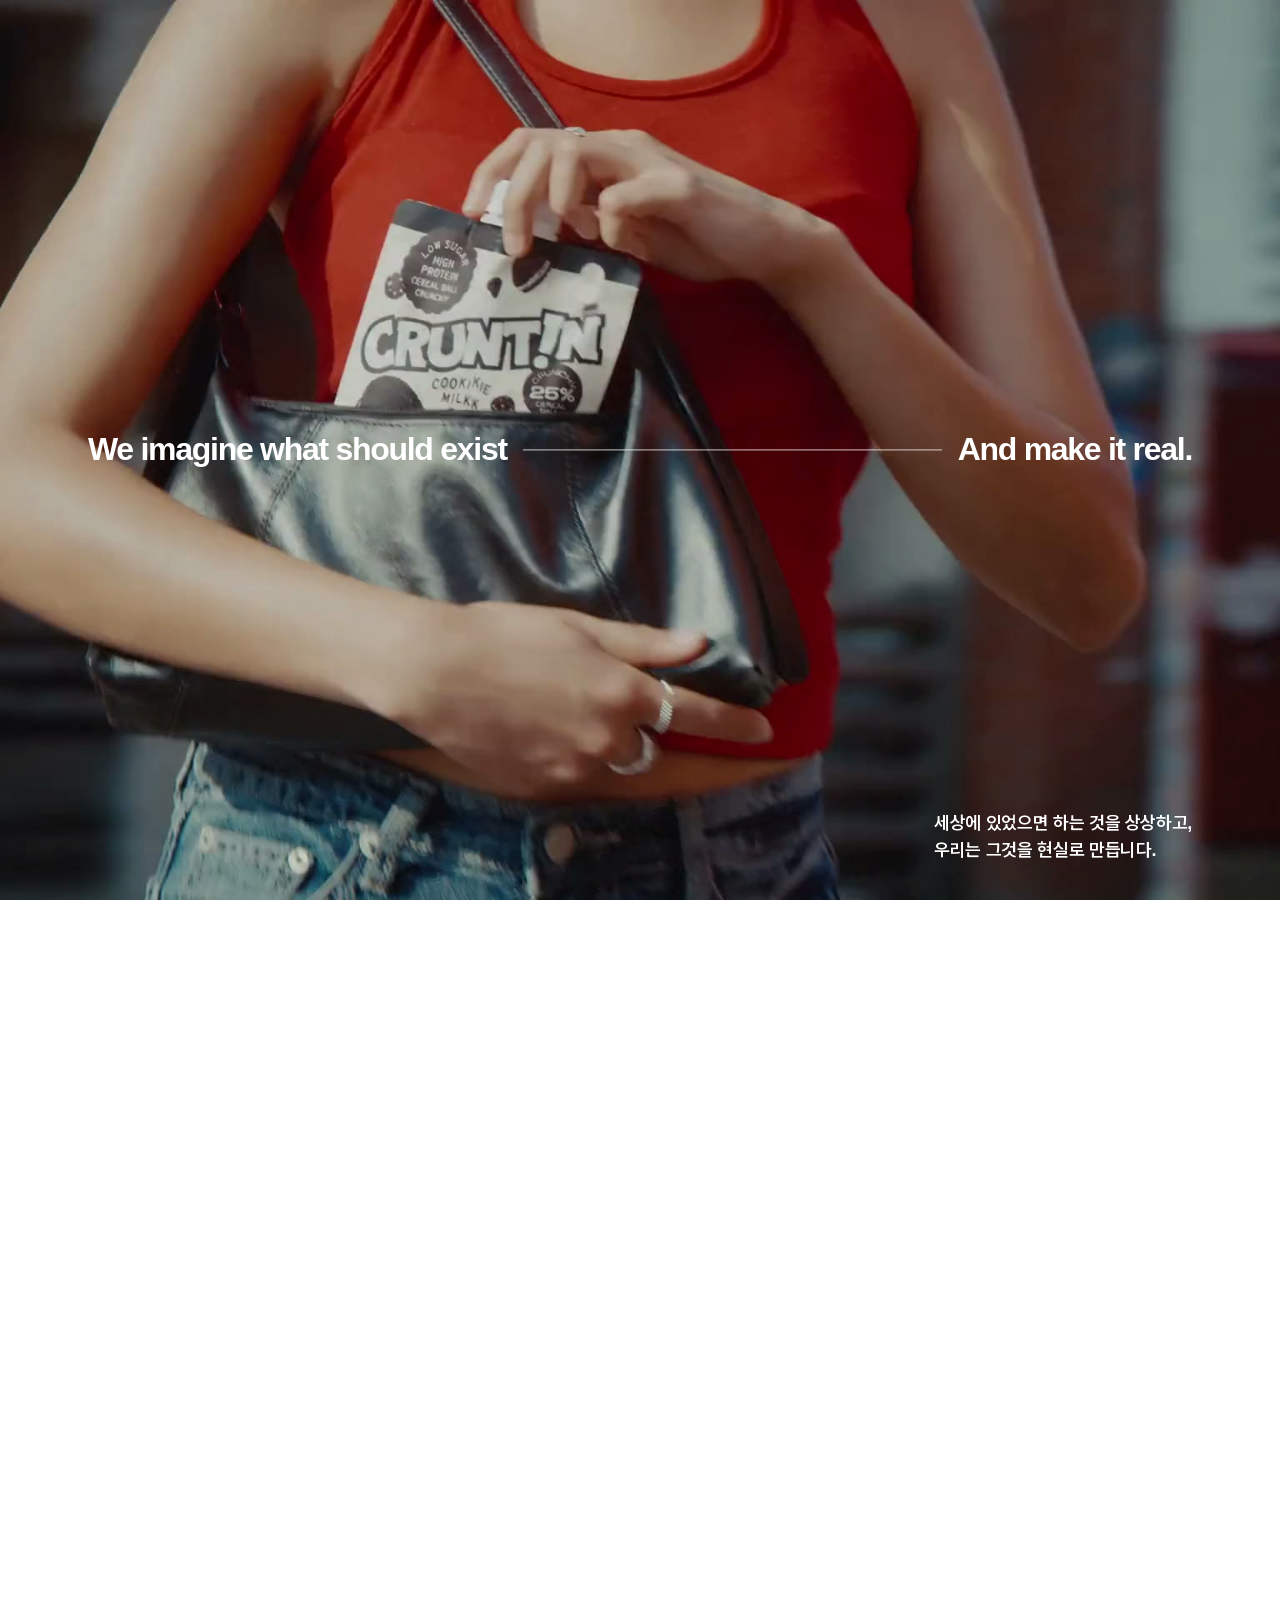
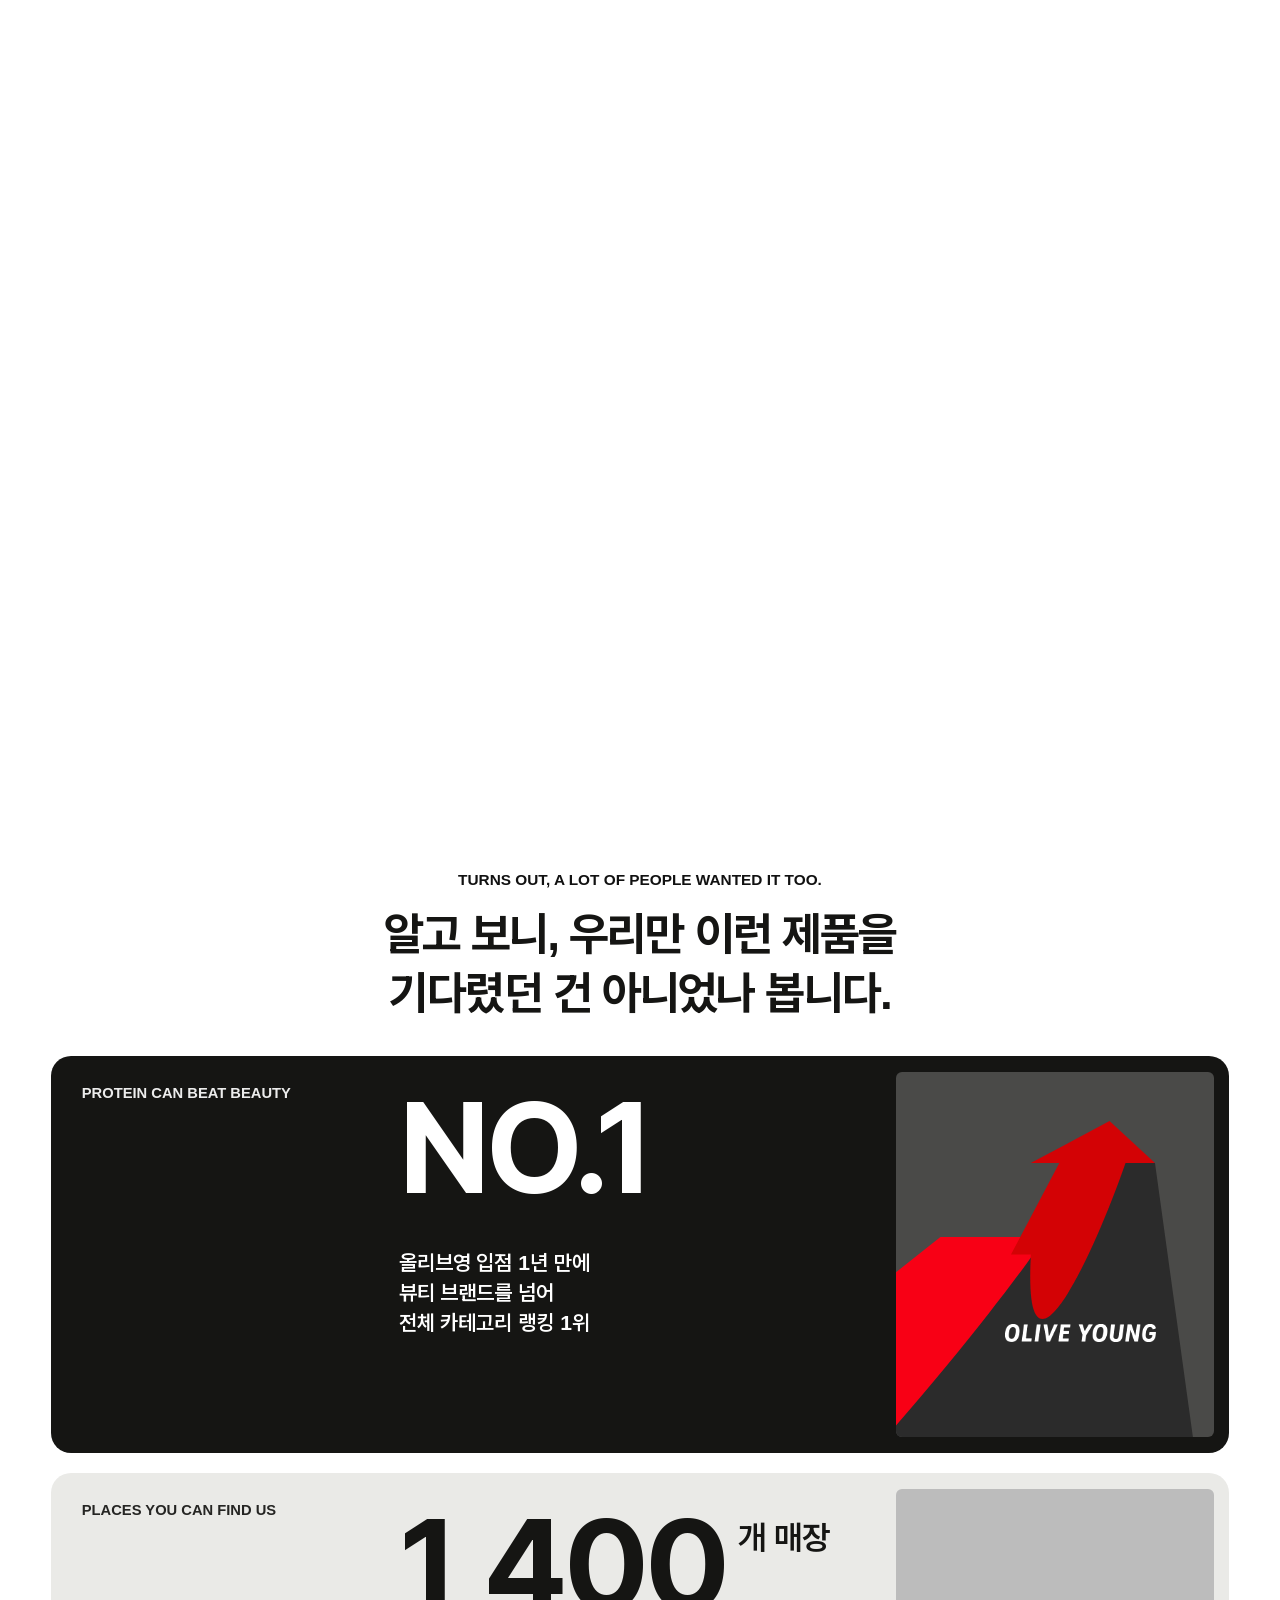
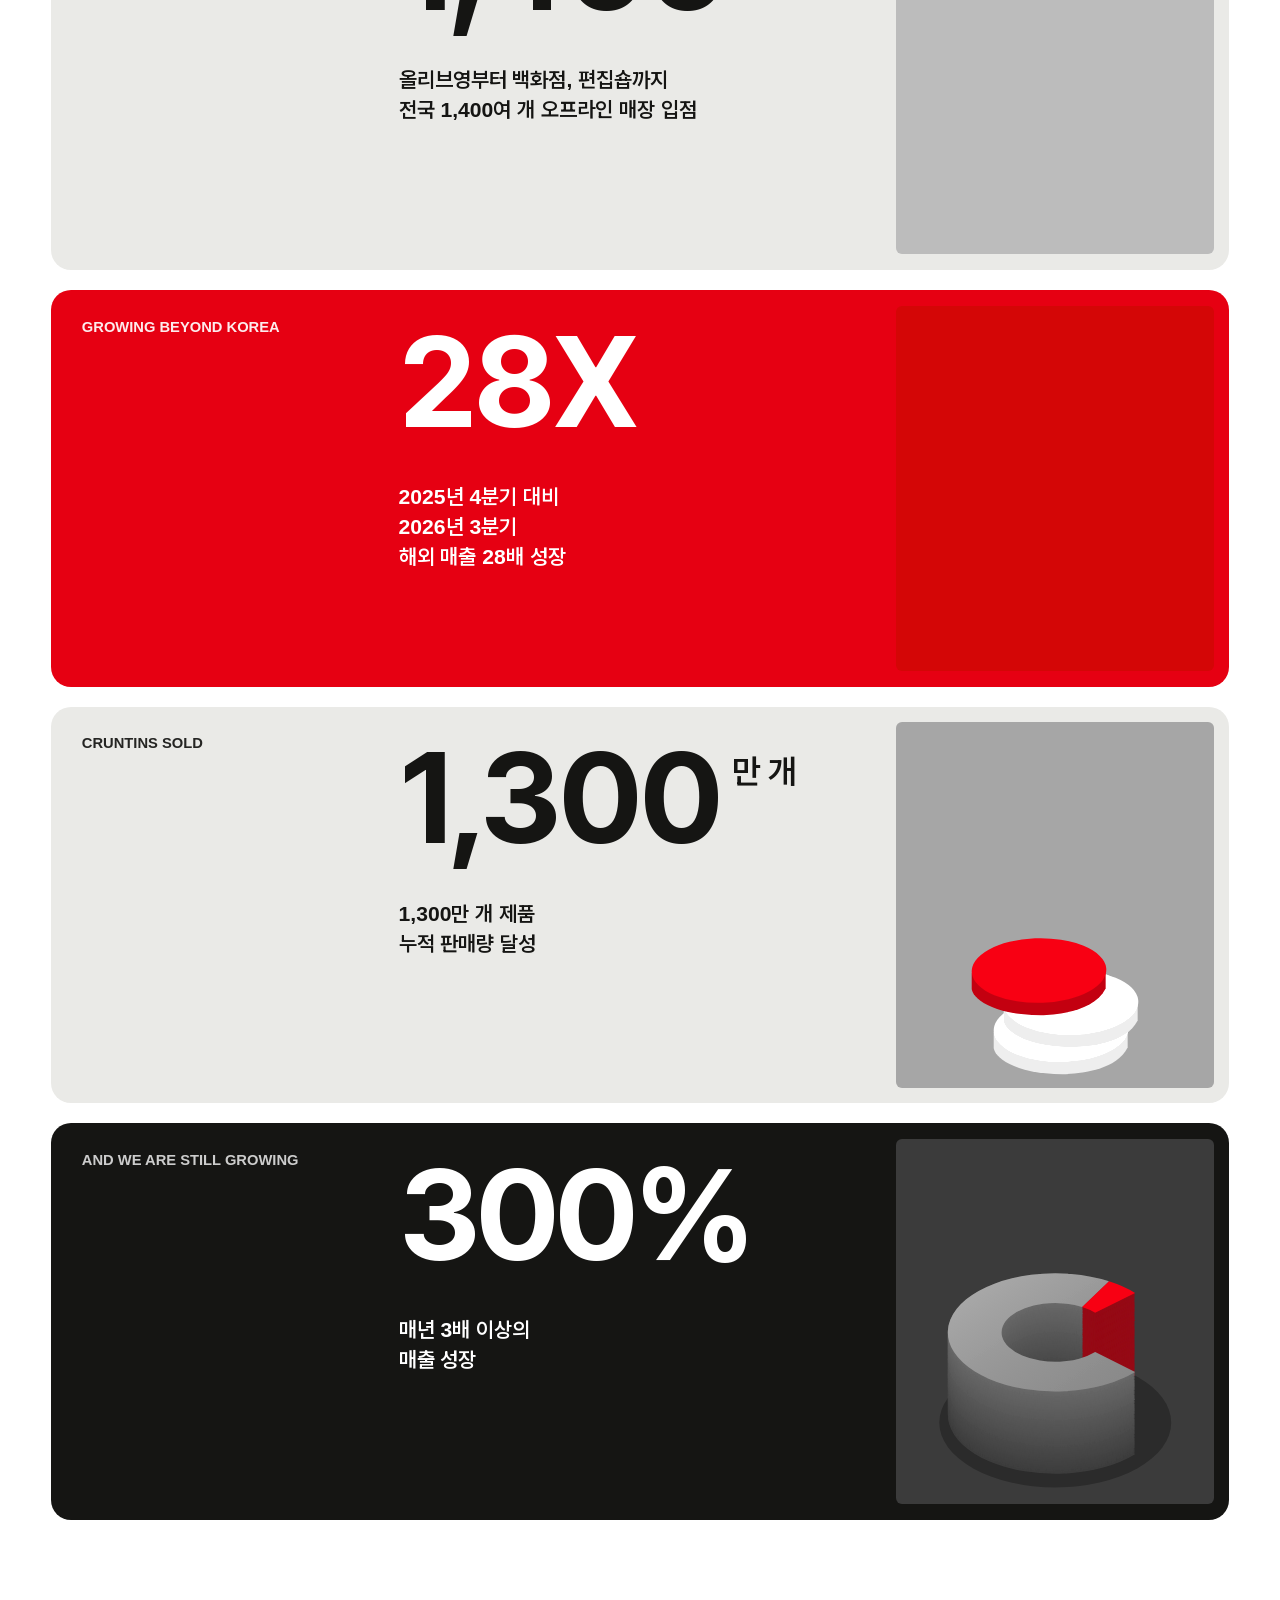
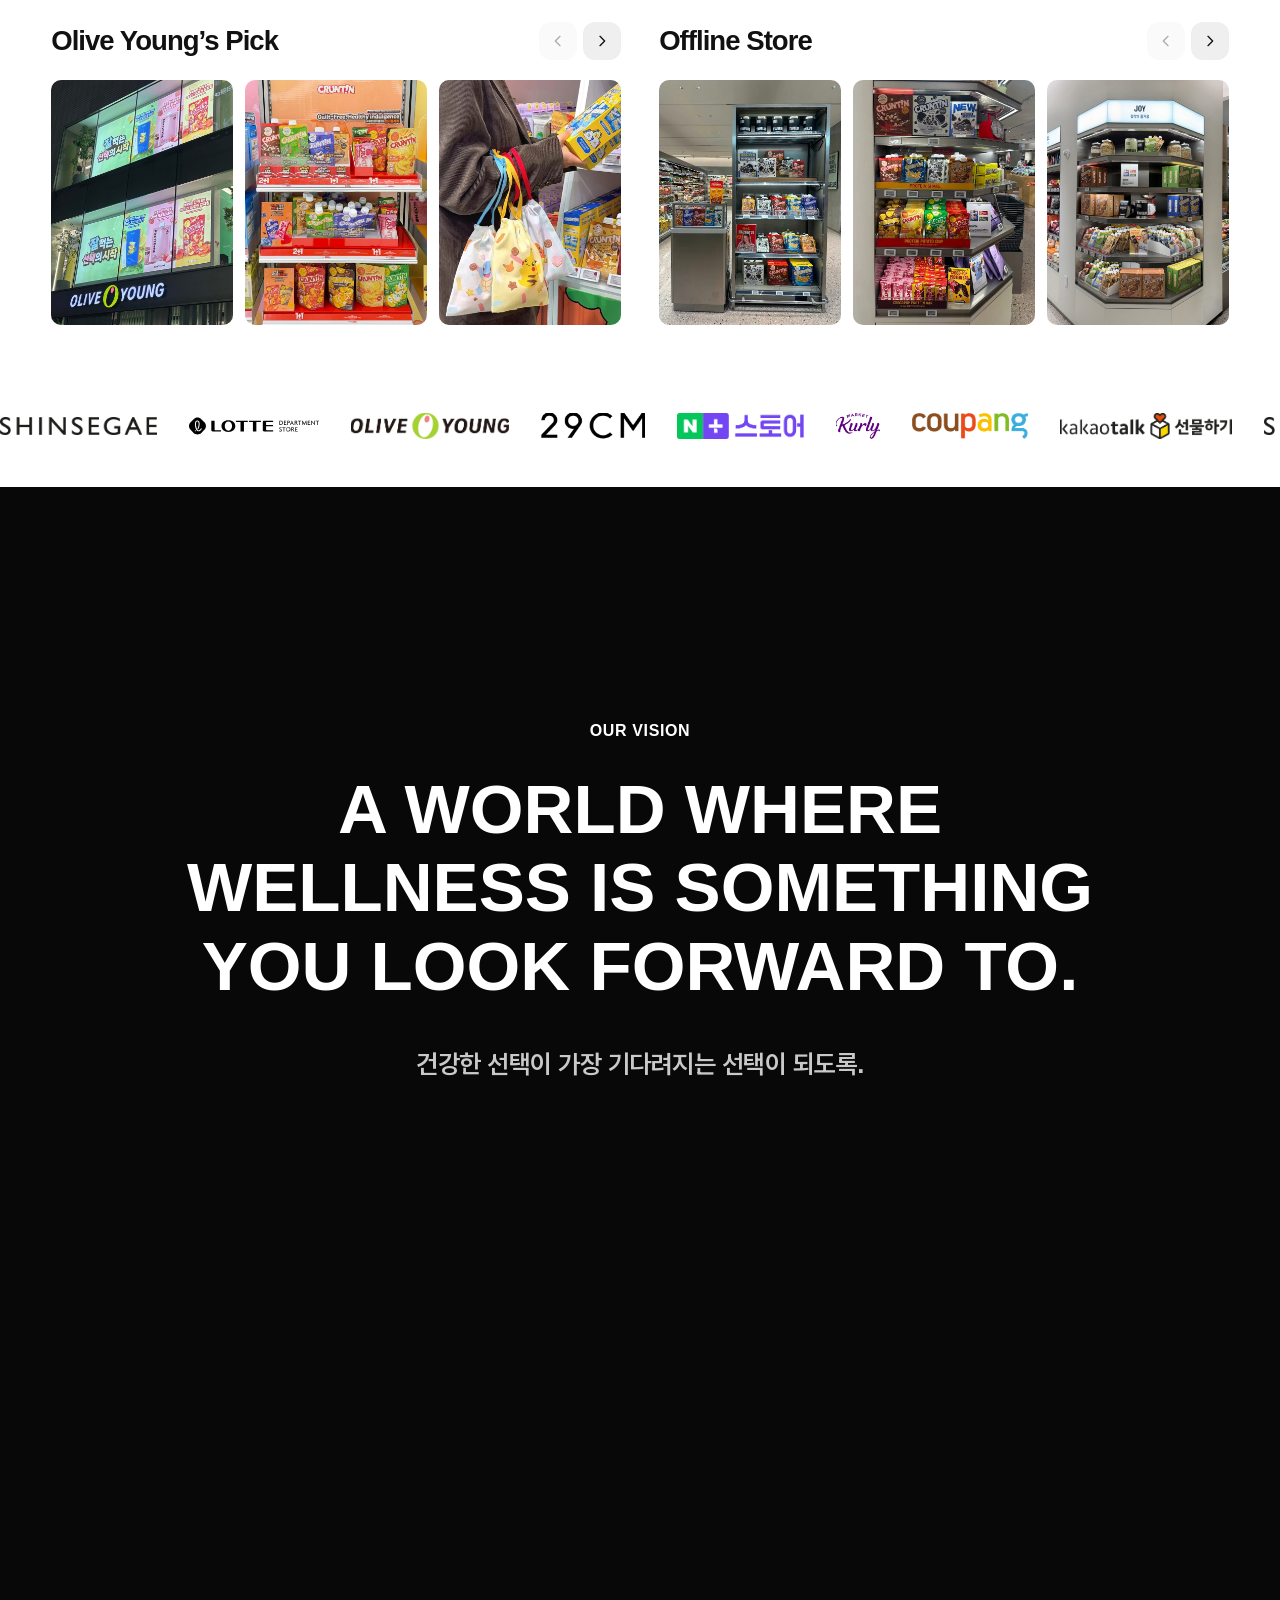
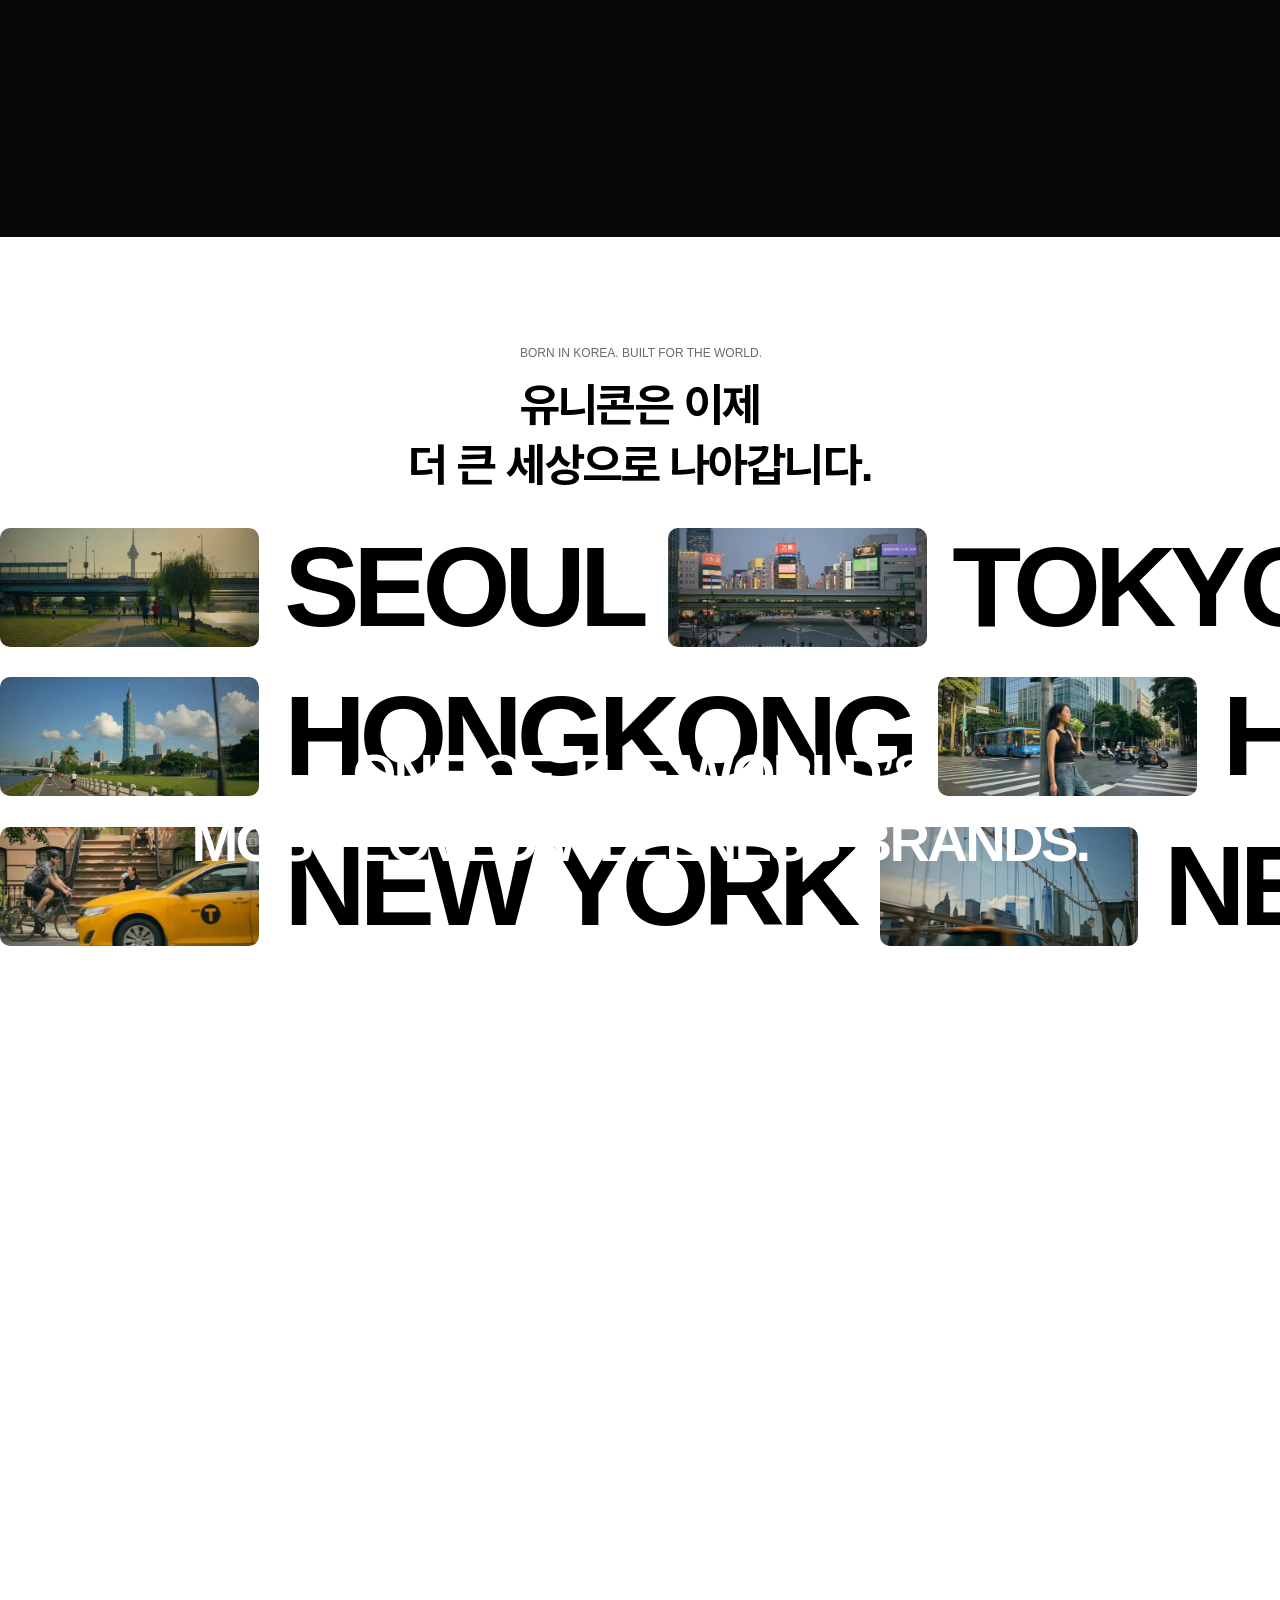
==== commit ffbf4718: "검수용: 운영 사이트 최신본 + EN/JP 페이지, 검색 노출 차단(noindex) Co-Authored-By: Claude Opus 5.5 <noreply@anthropic.co" ====
--- a/index.html
+++ b/index.html
@@ -1,4 +1,4 @@
-<!doctype html><html lang="ko"><head><meta charset="UTF-8"><!-- seo-v3 --><title>유어유니콘 YOUR UNICORN — 크런틴을 만드는 사람들</title><link rel="preload" href="/assets/fonts/pretendard-variable-core.woff2" as="font" type="font/woff2" crossorigin=""><meta name="description" content="세상에 있었으면 하는 것을 상상하고 현실로 만듭니다. 크런틴(CRUNTIN)을 만드는 유어유니콘의 브랜드, 성과, 문화, 채용 이야기를 만나보세요."><link rel="canonical" href="https://sehee09shine-bit.github.io/"><meta name="robots" content="index,follow,max-image-preview:large"><meta property="og:type" content="website"><meta property="og:site_name" content="유어유니콘 YOUR UNICORN"><meta property="og:locale" content="ko_KR"><meta property="og:url" content="https://sehee09shine-bit.github.io/"><meta property="og:title" content="유어유니콘 YOUR UNICORN — 크런틴을 만드는 사람들"><meta property="og:description" content="세상에 있었으면 하는 것을 상상하고 현실로 만듭니다. 크런틴(CRUNTIN)을 만드는 유어유니콘의 브랜드, 성과, 문화, 채용 이야기를 만나보세요."><meta property="og:image" content="https://sehee09shine-bit.github.io/assets/og-logo.png"><meta property="og:image:width" content="1200"><meta property="og:image:height" content="630"><meta property="og:image:alt" content="YOUR UNICORN 로고"><meta name="twitter:card" content="summary_large_image"><meta name="twitter:title" content="유어유니콘 YOUR UNICORN — 크런틴을 만드는 사람들"><meta name="twitter:description" content="세상에 있었으면 하는 것을 상상하고 현실로 만듭니다. 크런틴(CRUNTIN)을 만드는 유어유니콘의 브랜드, 성과, 문화, 채용 이야기를 만나보세요."><meta name="twitter:image" content="https://sehee09shine-bit.github.io/assets/og-logo.png"><meta name="theme-color" content="#E60012"><script type="application/ld+json">{"@context":"https://schema.org","@graph":[{"@type":"Organization","@id":"https://sehee09shine-bit.github.io/#org","name":"유어유니콘","alternateName":"YOUR UNICORN","url":"https://sehee09shine-bit.github.io/","logo":{"@type":"ImageObject","url":"https://sehee09shine-bit.github.io/assets/og-logo.png","width":1200,"height":630},"email":"people@yourunicorn.world","brand":{"@type":"Brand","name":"크런틴 CRUNTIN"},"sameAs":["https://yourunicorn.world"]},{"@type":"WebSite","@id":"https://sehee09shine-bit.github.io/#website","url":"https://sehee09shine-bit.github.io/","name":"유어유니콘","publisher":{"@id":"https://sehee09shine-bit.github.io/#org"},"inLanguage":"ko-KR"},{"@type":"WebPage","@id":"https://sehee09shine-bit.github.io/#webpage","url":"https://sehee09shine-bit.github.io/","name":"유어유니콘 YOUR UNICORN — 크런틴을 만드는 사람들","description":"세상에 있었으면 하는 것을 상상하고 현실로 만듭니다. 크런틴(CRUNTIN)을 만드는 유어유니콘의 브랜드, 성과, 문화, 채용 이야기를 만나보세요.","inLanguage":"ko-KR","isPartOf":{"@id":"https://sehee09shine-bit.github.io/#website"},"about":{"@id":"https://sehee09shine-bit.github.io/#org"},"primaryImageOfPage":{"@type":"ImageObject","url":"https://sehee09shine-bit.github.io/assets/og-logo.png"},"dateModified":"2026-11-03","breadcrumb":{"@id":"https://sehee09shine-bit.github.io/#breadcrumb"}},{"@type":"BreadcrumbList","@id":"https://sehee09shine-bit.github.io/#breadcrumb","itemListElement":[{"@type":"ListItem","position":1,"name":"유어유니콘","item":"https://sehee09shine-bit.github.io/"}]}]}</script><!-- /seo-v3 --><meta name="viewport" content="width=device-width,initial-scale=1"><link rel="preload" href="/hero-media/cruntin-1029-poster.jpg" as="image" fetchpriority="high"><script src="/assets/lenis.min.js?v=1685305b" defer></script><script src="/approved-source.js?v=7a50eec5" defer></script><link rel="stylesheet" href="/retail-gallery.css?v=14537633"><link rel="stylesheet" href="/source/v1-company.css?v=16d020ef"><link rel="stylesheet" href="/approved.css?v=1eeee82d"><link rel="stylesheet" href="/approved-v3.css?v=983dc880"><script defer src="/approved.js?v=48d51cba"></script><style id="preview-fullbleed">.city-expansion-stage{overflow:visible}.city-expansion-stage .city-film-rows{width:100vw;margin-left:calc(50% - 50vw)}</style><style id="preview-retail-arrows">
+<!doctype html><html lang="ko"><head><meta charset="UTF-8"><!-- seo-v3 --><title>유어유니콘 YOUR UNICORN — 크런틴을 만드는 사람들</title><link rel="preload" href="/assets/fonts/pretendard-variable-core.woff2" as="font" type="font/woff2" crossorigin=""><meta name="description" content="세상에 있었으면 하는 것을 상상하고 현실로 만듭니다. 크런틴(CRUNTIN)을 만드는 유어유니콘의 브랜드, 성과, 문화, 채용 이야기를 만나보세요."><link rel="alternate" hreflang="ko" href="https://yourunicorn.world/"><link rel="alternate" hreflang="en" href="https://yourunicorn.world/en/"><link rel="alternate" hreflang="ja" href="https://yourunicorn.world/jp/"><link rel="alternate" hreflang="x-default" href="https://yourunicorn.world/"><link rel="canonical" href="https://yourunicorn.world/"><meta name="naver-site-verification" content="8b9c18b7f728c58bba01b886ebb216f2c63ada29"><meta name="robots" content="noindex,nofollow"><meta property="og:type" content="website"><meta property="og:site_name" content="유어유니콘 YOUR UNICORN"><meta property="og:locale" content="ko_KR"><meta property="og:url" content="https://yourunicorn.world/"><meta property="og:title" content="유어유니콘 YOUR UNICORN — 크런틴을 만드는 사람들"><meta property="og:description" content="세상에 있었으면 하는 것을 상상하고 현실로 만듭니다. 크런틴(CRUNTIN)을 만드는 유어유니콘의 브랜드, 성과, 문화, 채용 이야기를 만나보세요."><meta property="og:image" content="https://yourunicorn.world/assets/og-logo.png"><meta property="og:image:width" content="1200"><meta property="og:image:height" content="630"><meta property="og:image:alt" content="YOUR UNICORN 로고"><meta name="twitter:card" content="summary_large_image"><meta name="twitter:title" content="유어유니콘 YOUR UNICORN — 크런틴을 만드는 사람들"><meta name="twitter:description" content="세상에 있었으면 하는 것을 상상하고 현실로 만듭니다. 크런틴(CRUNTIN)을 만드는 유어유니콘의 브랜드, 성과, 문화, 채용 이야기를 만나보세요."><meta name="twitter:image" content="https://yourunicorn.world/assets/og-logo.png"><meta name="theme-color" content="#E60012"><script type="application/ld+json">{"@context":"https://schema.org","@graph":[{"@type":"Organization","@id":"https://yourunicorn.world/#org","name":"유어유니콘","alternateName":"YOUR UNICORN","url":"https://yourunicorn.world/","logo":{"@type":"ImageObject","url":"https://yourunicorn.world/assets/og-logo.png","width":1200,"height":630},"email":"people@yourunicorn.world","brand":{"@type":"Brand","name":"크런틴 CRUNTIN"},"sameAs":["https://article.yourunicorn.world"]},{"@type":"WebSite","@id":"https://yourunicorn.world/#website","url":"https://yourunicorn.world/","name":"유어유니콘","publisher":{"@id":"https://yourunicorn.world/#org"},"inLanguage":"ko-KR"},{"@type":"WebPage","@id":"https://yourunicorn.world/#webpage","url":"https://yourunicorn.world/","name":"유어유니콘 YOUR UNICORN — 크런틴을 만드는 사람들","description":"세상에 있었으면 하는 것을 상상하고 현실로 만듭니다. 크런틴(CRUNTIN)을 만드는 유어유니콘의 브랜드, 성과, 문화, 채용 이야기를 만나보세요.","inLanguage":"ko-KR","isPartOf":{"@id":"https://yourunicorn.world/#website"},"about":{"@id":"https://yourunicorn.world/#org"},"primaryImageOfPage":{"@type":"ImageObject","url":"https://yourunicorn.world/assets/og-logo.png"},"dateModified":"2026-11-01","breadcrumb":{"@id":"https://yourunicorn.world/#breadcrumb"}},{"@type":"BreadcrumbList","@id":"https://yourunicorn.world/#breadcrumb","itemListElement":[{"@type":"ListItem","position":1,"name":"유어유니콘","item":"https://yourunicorn.world/"}]}]}</script><!-- /seo-v3 --><meta name="viewport" content="width=device-width,initial-scale=1"><link rel="preload" href="/hero-media/cruntin-1029-poster.jpg" as="image" fetchpriority="high"><script src="/assets/lenis.min.js?v=1685305b" defer></script><script src="/approved-source.js?v=3ba9a8be" defer></script><link rel="stylesheet" href="/retail-gallery.css?v=14537633"><link rel="stylesheet" href="/source/v1-company.css?v=2a458638"><link rel="stylesheet" href="/approved.css?v=08c0035f"><link rel="stylesheet" href="/approved-v3.css?v=ac3a3d2b"><script defer src="/approved.js?v=48d51cba"></script><style id="preview-fullbleed">.city-expansion-stage{overflow:visible}.city-expansion-stage .city-film-rows{width:100vw;margin-left:calc(50% - 50vw)}</style><style id="preview-retail-arrows">
 .retail-collection{position:relative}
 .retail-carousel{position:static!important}
 .retail-collection__header{padding-right:92px}
@@ -89,11 +89,11 @@
 html body .growth-ill-revenue .revenue-piece-top{--piece-delay:.36s}
 html body .is-ill-play .growth-ill-revenue .revenue-piece{opacity:1;transform:translateY(0);transition:transform .7s cubic-bezier(.22,1,.36,1) var(--piece-delay),opacity .35s ease var(--piece-delay)}
 @media(prefers-reduced-motion:reduce){html body .growth-ill-revenue .revenue-piece{opacity:1;transform:none;transition:none}}
-</style><link rel="icon" href="/assets/favicon-32.png" sizes="32x32" type="image/png"><link rel="icon" href="/assets/favicon-192.png" sizes="192x192" type="image/png"><link rel="apple-touch-icon" href="/assets/apple-touch-icon.png"><style id="font-core">@font-face{font-family:"PretendardVariable";src:url("/assets/fonts/pretendard-variable-core.woff2") format("woff2");font-weight:100 900;font-style:normal;font-display:swap;unicode-range:U+20-7E,U+A0,U+A9,U+AE,U+B0,U+B7,U+D7,U+2009,U+200B,U+2010-2014,U+2018-2019,U+201C-201D,U+2022,U+2026-2027,U+203B,U+20A9,U+2122,U+2161,U+2190-2193,U+2197-2198,U+25B6,U+25CF,U+3008-300F,U+AC00-AC01,U+AC04,U+AC08,U+AC10-AC12,U+AC15,U+AC19,U+AC1C-AC1D,U+AC31,U+AC70,U+AC74,U+AC78,U+AC80-AC81,U+AC83,U+AC8C,U+ACA0,U+ACA8-ACA9,U+ACAC,U+ACB0,U+ACB9,U+ACBD,U+ACC4,U+ACE0,U+ACE7,U+ACF3,U+ACF5,U+ACFC,U+AD00,U+AD04,U+AD11,U+AD50,U+AD6C-AD6D,U+AD70,U+AD7F,U+AD81,U+AD8C,U+ADC0,U+ADDC,U+ADF8,U+ADFC,U+AE00,U+AE08-AE09,U+AE0B,U+AE30,U+AE34,U+AE38,U+AE40,U+AE4C,U+AE54,U+AE5D,U+AEBC,U+AED8,U+AFB8,U+AFC0,U+AFC8,U+B00C,U+B01C,U+B04A,U+B04C,U+B05D,U+B07C,U+B098,U+B09C,U+B0A8,U+B0AE,U+B0B4,U+B0B8,U+B0BC,U+B0C5,U+B0D0,U+B108,U+B110,U+B113,U+B118,U+B124,U+B140,U+B144,U+B178,U+B17C,U+B192-B193,U+B204,U+B208,U+B214-B215,U+B274,U+B290,U+B294,U+B298,U+B2A5-B2A6,U+B2C8,U+B2CC,U+B2D8,U+B2E4,U+B2E8,U+B2EB-B2EC,U+B2F4-B2F5,U+B2F9,U+B2FF-B300,U+B354-B355,U+B358,U+B35C,U+B364,U+B369,U+B36E,U+B370,U+B374,U+B3C4-B3C5,U+B3CC,U+B3D9,U+B3FC,U+B418,U+B41C,U+B420,U+B429,U+B450,U+B454,U+B458,U+B4A4,U+B4B7,U+B4DC-B4DD,U+B4E0,U+B4E4,U+B4EC-B4ED,U+B4F1,U+B514,U+B529,U+B530,U+B54C,U+B550,U+B5A4,U+B5A8,U+B5BB,U+B610,U+B6F0,U+B728,U+B73B,U+B744,U+B760,U+B77C,U+B780,U+B78C-B78D,U+B790,U+B798-B799,U+B79C,U+B7AB,U+B7AD,U+B7B5,U+B7C9,U+B7EC,U+B7F0,U+B7F4,U+B7FC-B7FD,U+B807-B808,U+B80C,U+B824-B825,U+B828,U+B82C,U+B838,U+B840,U+B85C-B85D,U+B860,U+B864,U+B86D,U+B86F,U+B8B0,U+B8CC,U+B8E8,U+B8F9,U+B958,U+B974,U+B978,U+B97C,U+B984-B985,U+B989,U+B9AC-B9AD,U+B9B0,U+B9B4,U+B9BC-B9BD,U+B9C1,U+B9C8,U+B9CC,U+B9CE,U+B9D0,U+B9DB,U+B9DD-B9DE,U+B9E4,U+B9E8,U+BA38-BA39,U+BA3C,U+BA48,U+BA54,U+BA58,U+BA70,U+BA74,U+BA85,U+BAA8-BAA9,U+BAAC,U+BAB0,U+BABB,U+BB34,U+BB36,U+BB38,U+BB3B-BB3C,U+BBAC,U+BBC0,U+BBF8,U+BBFC,U+BBFF-BC00,U+BC0F,U+BC11,U+BC14-BC16,U+BC18,U+BC1B-BC1C,U+BC25,U+BC29,U+BC30-BC31,U+BC84,U+BC88,U+BC8C,U+BC94-BC95,U+BCA0,U+BCA4,U+BCA8,U+BCC0,U+BCC4,U+BCF4-BCF5,U+BCF8,U+BCFC,U+BD05,U+BD10,U+BD80-BD81,U+BD84,U+BD88,U+BD99,U+BDF0,U+BE0C,U+BE14,U+BE44,U+BE48,U+BE4C,U+BE60,U+BE68,U+C05C,U+C0AC-C0AD,U+C0B0,U+C0B4,U+C0BC,U+C0C1,U+C0C8-C0C9,U+C0DD,U+C11C-C11D,U+C120,U+C124,U+C131,U+C138-C139,U+C13C,U+C14B,U+C154,U+C158,U+C18C-C18D,U+C194,U+C1A1,U+C1E0,U+C1FC,U+C20D,U+C218,U+C21C,U+C228,U+C250,U+C26C,U+C27D,U+C2A4,U+C2AC,U+C2B5,U+C2DC-C2DD,U+C2E0,U+C2E4,U+C2EC,U+C2F6,U+C313,U+C368,U+C4F0,U+C4F4,U+C4F8,U+C528-C529,U+C539,U+C544,U+C548,U+C54A,U+C54C,U+C555,U+C558-C559,U+C55E,U+C560-C561,U+C57C-C57D,U+C591,U+C598,U+C5B4-C5B5,U+C5B8,U+C5BC,U+C5C4-C5C8,U+C5D0-C5D1,U+C5D4,U+C5EC-C5ED,U+C5F0,U+C5F4,U+C5FD,U+C600-C601,U+C605-C606,U+C608,U+C624,U+C628,U+C62C,U+C62E,U+C634,U+C640,U+C644,U+C654,U+C678,U+C67C,U+C694,U+C6A9,U+C6B0,U+C6B4,U+C6B8,U+C6C0,U+C6C3,U+C6CC,U+C6D0,U+C6D4,U+C6F0,U+C704,U+C717,U+C720,U+C728,U+C73C,U+C740,U+C744,U+C74C,U+C751,U+C758,U+C774,U+C778,U+C77C-C77D,U+C784-C785,U+C788,U+C790-C791,U+C798,U+C7A1,U+C7A5,U+C7AC,U+C7C1,U+C800-C801,U+C804,U+C808,U+C810-C811,U+C815,U+C81C,U+C838,U+C84C,U+C870,U+C874,U+C885,U+C88B-C88C,U+C8FC,U+C900,U+C904,U+C911,U+C988-C989,U+C990,U+C99D,U+C9C0-C9C1,U+C9C4,U+C9C8,U+C9D0-C9D1,U+C9DC-C9DD,U+C9E7,U+C9F8,U+CABD,U+CAC0,U+CC0D,U+CC10,U+CC28-CC29,U+CC38,U+CC3D-CC3E,U+CC44,U+CC57,U+CC59,U+CC60,U+CC98,U+CC9C,U+CCA0,U+CCAB,U+CCAD,U+CCB4,U+CCD0,U+CCE4,U+CD08,U+CD1D,U+CD5C,U+CD94-CD95,U+CD98,U+CD9C,U+CDA4,U+CDA9,U+CDB0,U+CDC4,U+CDE8,U+CE20-CE21,U+CE58,U+CE5C,U+CE68-CE69,U+CE74,U+CE78,U+CE90,U+CEA1,U+CEE4,U+CEE8,U+CEEC,U+CEF4,U+CF00,U+CF13,U+CF54,U+CF58,U+CF5C,U+CF70,U+CFE0,U+D004,U+D050,U+D06C,U+D070,U+D074,U+D07C,U+D0A4,U+D0A8,U+D0B9,U+D0C0-D0C1,U+D0C4,U+D0D0,U+D0D3,U+D0DC-D0DD,U+D0ED,U+D130,U+D134,U+D14C-D14D,U+D150,U+D1A0-D1A1,U+D1B1,U+D1B5,U+D1F4,U+D280,U+D2B8-D2B9,U+D2BC,U+D2C0,U+D2F0,U+D2F4,U+D300,U+D305,U+D30C,U+D310,U+D31D,U+D328-D329,U+D32C,U+D37C,U+D398,U+D3AB,U+D3B4,U+D3B8,U+D3BC,U+D3C9,U+D3EC-D3ED,U+D3F0,U+D3F4,U+D3FC,U+D45C,U+D480,U+D488,U+D504,U+D50C,U+D53C-D53D,U+D544,U+D54F,U+D551,U+D558,U+D55C,U+D560,U+D568-D569,U+D56D,U+D574,U+D584,U+D588-D589,U+D5A5,U+D5C8,U+D5D8,U+D5E4,U+D5EC,U+D600,U+D604,U+D611,U+D615,U+D61C,U+D638-D639,U+D648,U+D654-D655,U+D658,U+D65C,U+D669,U+D68C-D68D,U+D6A8,U+D6C4,U+D718,U+D734,U+D750,U+D754,U+D76C,U+D770,U+D788,U+D798-D799}@font-face{font-family:"Pretendard";src:url("/assets/fonts/pretendard-800-core.woff2") format("woff2");font-weight:800;font-style:normal;font-display:swap;unicode-range:U+20-7E,U+A0,U+A9,U+AE,U+B0,U+B7,U+D7,U+2009,U+200B,U+2010-2014,U+2018-2019,U+201C-201D,U+2022,U+2026-2027,U+203B,U+20A9,U+2122,U+2161,U+2190-2193,U+2197-2198,U+25B6,U+25CF,U+3008-300F,U+AC00-AC01,U+AC04,U+AC08,U+AC10-AC12,U+AC15,U+AC19,U+AC1C-AC1D,U+AC31,U+AC70,U+AC74,U+AC78,U+AC80-AC81,U+AC83,U+AC8C,U+ACA0,U+ACA8-ACA9,U+ACAC,U+ACB0,U+ACB9,U+ACBD,U+ACC4,U+ACE0,U+ACE7,U+ACF3,U+ACF5,U+ACFC,U+AD00,U+AD04,U+AD11,U+AD50,U+AD6C-AD6D,U+AD70,U+AD7F,U+AD81,U+AD8C,U+ADC0,U+ADDC,U+ADF8,U+ADFC,U+AE00,U+AE08-AE09,U+AE0B,U+AE30,U+AE34,U+AE38,U+AE40,U+AE4C,U+AE54,U+AE5D,U+AEBC,U+AED8,U+AFB8,U+AFC0,U+AFC8,U+B00C,U+B01C,U+B04A,U+B04C,U+B05D,U+B07C,U+B098,U+B09C,U+B0A8,U+B0AE,U+B0B4,U+B0B8,U+B0BC,U+B0C5,U+B0D0,U+B108,U+B110,U+B113,U+B118,U+B124,U+B140,U+B144,U+B178,U+B17C,U+B192-B193,U+B204,U+B208,U+B214-B215,U+B274,U+B290,U+B294,U+B298,U+B2A5-B2A6,U+B2C8,U+B2CC,U+B2D8,U+B2E4,U+B2E8,U+B2EB-B2EC,U+B2F4-B2F5,U+B2F9,U+B2FF-B300,U+B354-B355,U+B358,U+B35C,U+B364,U+B369,U+B36E,U+B370,U+B374,U+B3C4-B3C5,U+B3CC,U+B3D9,U+B3FC,U+B418,U+B41C,U+B420,U+B429,U+B450,U+B454,U+B458,U+B4A4,U+B4B7,U+B4DC-B4DD,U+B4E0,U+B4E4,U+B4EC-B4ED,U+B4F1,U+B514,U+B529,U+B530,U+B54C,U+B550,U+B5A4,U+B5A8,U+B5BB,U+B610,U+B6F0,U+B728,U+B73B,U+B744,U+B760,U+B77C,U+B780,U+B78C-B78D,U+B790,U+B798-B799,U+B79C,U+B7AB,U+B7AD,U+B7B5,U+B7C9,U+B7EC,U+B7F0,U+B7F4,U+B7FC-B7FD,U+B807-B808,U+B80C,U+B824-B825,U+B828,U+B82C,U+B838,U+B840,U+B85C-B85D,U+B860,U+B864,U+B86D,U+B86F,U+B8B0,U+B8CC,U+B8E8,U+B8F9,U+B958,U+B974,U+B978,U+B97C,U+B984-B985,U+B989,U+B9AC-B9AD,U+B9B0,U+B9B4,U+B9BC-B9BD,U+B9C1,U+B9C8,U+B9CC,U+B9CE,U+B9D0,U+B9DB,U+B9DD-B9DE,U+B9E4,U+B9E8,U+BA38-BA39,U+BA3C,U+BA48,U+BA54,U+BA58,U+BA70,U+BA74,U+BA85,U+BAA8-BAA9,U+BAAC,U+BAB0,U+BABB,U+BB34,U+BB36,U+BB38,U+BB3B-BB3C,U+BBAC,U+BBC0,U+BBF8,U+BBFC,U+BBFF-BC00,U+BC0F,U+BC11,U+BC14-BC16,U+BC18,U+BC1B-BC1C,U+BC25,U+BC29,U+BC30-BC31,U+BC84,U+BC88,U+BC8C,U+BC94-BC95,U+BCA0,U+BCA4,U+BCA8,U+BCC0,U+BCC4,U+BCF4-BCF5,U+BCF8,U+BCFC,U+BD05,U+BD10,U+BD80-BD81,U+BD84,U+BD88,U+BD99,U+BDF0,U+BE0C,U+BE14,U+BE44,U+BE48,U+BE4C,U+BE60,U+BE68,U+C05C,U+C0AC-C0AD,U+C0B0,U+C0B4,U+C0BC,U+C0C1,U+C0C8-C0C9,U+C0DD,U+C11C-C11D,U+C120,U+C124,U+C131,U+C138-C139,U+C13C,U+C14B,U+C154,U+C158,U+C18C-C18D,U+C194,U+C1A1,U+C1E0,U+C1FC,U+C20D,U+C218,U+C21C,U+C228,U+C250,U+C26C,U+C27D,U+C2A4,U+C2AC,U+C2B5,U+C2DC-C2DD,U+C2E0,U+C2E4,U+C2EC,U+C2F6,U+C313,U+C368,U+C4F0,U+C4F4,U+C4F8,U+C528-C529,U+C539,U+C544,U+C548,U+C54A,U+C54C,U+C555,U+C558-C559,U+C55E,U+C560-C561,U+C57C-C57D,U+C591,U+C598,U+C5B4-C5B5,U+C5B8,U+C5BC,U+C5C4-C5C8,U+C5D0-C5D1,U+C5D4,U+C5EC-C5ED,U+C5F0,U+C5F4,U+C5FD,U+C600-C601,U+C605-C606,U+C608,U+C624,U+C628,U+C62C,U+C62E,U+C634,U+C640,U+C644,U+C654,U+C678,U+C67C,U+C694,U+C6A9,U+C6B0,U+C6B4,U+C6B8,U+C6C0,U+C6C3,U+C6CC,U+C6D0,U+C6D4,U+C6F0,U+C704,U+C717,U+C720,U+C728,U+C73C,U+C740,U+C744,U+C74C,U+C751,U+C758,U+C774,U+C778,U+C77C-C77D,U+C784-C785,U+C788,U+C790-C791,U+C798,U+C7A1,U+C7A5,U+C7AC,U+C7C1,U+C800-C801,U+C804,U+C808,U+C810-C811,U+C815,U+C81C,U+C838,U+C84C,U+C870,U+C874,U+C885,U+C88B-C88C,U+C8FC,U+C900,U+C904,U+C911,U+C988-C989,U+C990,U+C99D,U+C9C0-C9C1,U+C9C4,U+C9C8,U+C9D0-C9D1,U+C9DC-C9DD,U+C9E7,U+C9F8,U+CABD,U+CAC0,U+CC0D,U+CC10,U+CC28-CC29,U+CC38,U+CC3D-CC3E,U+CC44,U+CC57,U+CC59,U+CC60,U+CC98,U+CC9C,U+CCA0,U+CCAB,U+CCAD,U+CCB4,U+CCD0,U+CCE4,U+CD08,U+CD1D,U+CD5C,U+CD94-CD95,U+CD98,U+CD9C,U+CDA4,U+CDA9,U+CDB0,U+CDC4,U+CDE8,U+CE20-CE21,U+CE58,U+CE5C,U+CE68-CE69,U+CE74,U+CE78,U+CE90,U+CEA1,U+CEE4,U+CEE8,U+CEEC,U+CEF4,U+CF00,U+CF13,U+CF54,U+CF58,U+CF5C,U+CF70,U+CFE0,U+D004,U+D050,U+D06C,U+D070,U+D074,U+D07C,U+D0A4,U+D0A8,U+D0B9,U+D0C0-D0C1,U+D0C4,U+D0D0,U+D0D3,U+D0DC-D0DD,U+D0ED,U+D130,U+D134,U+D14C-D14D,U+D150,U+D1A0-D1A1,U+D1B1,U+D1B5,U+D1F4,U+D280,U+D2B8-D2B9,U+D2BC,U+D2C0,U+D2F0,U+D2F4,U+D300,U+D305,U+D30C,U+D310,U+D31D,U+D328-D329,U+D32C,U+D37C,U+D398,U+D3AB,U+D3B4,U+D3B8,U+D3BC,U+D3C9,U+D3EC-D3ED,U+D3F0,U+D3F4,U+D3FC,U+D45C,U+D480,U+D488,U+D504,U+D50C,U+D53C-D53D,U+D544,U+D54F,U+D551,U+D558,U+D55C,U+D560,U+D568-D569,U+D56D,U+D574,U+D584,U+D588-D589,U+D5A5,U+D5C8,U+D5D8,U+D5E4,U+D5EC,U+D600,U+D604,U+D611,U+D615,U+D61C,U+D638-D639,U+D648,U+D654-D655,U+D658,U+D65C,U+D669,U+D68C-D68D,U+D6A8,U+D6C4,U+D718,U+D734,U+D750,U+D754,U+D76C,U+D770,U+D788,U+D798-D799}@font-face{font-family:"Pretendard";src:url("/assets/fonts/pretendard-700-hangul-core.woff2") format("woff2");font-weight:800;font-style:normal;font-display:swap;unicode-range:U+AC00-AC01,U+AC04,U+AC08,U+AC10-AC12,U+AC15,U+AC19,U+AC1C-AC1D,U+AC31,U+AC70,U+AC74,U+AC78,U+AC80-AC81,U+AC83,U+AC8C,U+ACA0,U+ACA8-ACA9,U+ACAC,U+ACB0,U+ACB9,U+ACBD,U+ACC4,U+ACE0,U+ACE7,U+ACF3,U+ACF5,U+ACFC,U+AD00,U+AD04,U+AD11,U+AD50,U+AD6C-AD6D,U+AD70,U+AD7F,U+AD81,U+AD8C,U+ADC0,U+ADDC,U+ADF8,U+ADFC,U+AE00,U+AE08-AE09,U+AE0B,U+AE30,U+AE34,U+AE38,U+AE40,U+AE4C,U+AE54,U+AE5D,U+AEBC,U+AED8,U+AFB8,U+AFC0,U+AFC8,U+B00C,U+B01C,U+B04A,U+B04C,U+B05D,U+B07C,U+B098,U+B09C,U+B0A8,U+B0AE,U+B0B4,U+B0B8,U+B0BC,U+B0C5,U+B0D0,U+B108,U+B110,U+B113,U+B118,U+B124,U+B140,U+B144,U+B178,U+B17C,U+B192-B193,U+B204,U+B208,U+B214-B215,U+B274,U+B290,U+B294,U+B298,U+B2A5-B2A6,U+B2C8,U+B2CC,U+B2D8,U+B2E4,U+B2E8,U+B2EB-B2EC,U+B2F4-B2F5,U+B2F9,U+B2FF-B300,U+B354-B355,U+B358,U+B35C,U+B364,U+B369,U+B36E,U+B370,U+B374,U+B3C4-B3C5,U+B3CC,U+B3D9,U+B3FC,U+B418,U+B41C,U+B420,U+B429,U+B450,U+B454,U+B458,U+B4A4,U+B4B7,U+B4DC-B4DD,U+B4E0,U+B4E4,U+B4EC-B4ED,U+B4F1,U+B514,U+B529,U+B530,U+B54C,U+B550,U+B5A4,U+B5A8,U+B5BB,U+B610,U+B6F0,U+B728,U+B73B,U+B744,U+B760,U+B77C,U+B780,U+B78C-B78D,U+B790,U+B798-B799,U+B79C,U+B7AB,U+B7AD,U+B7B5,U+B7C9,U+B7EC,U+B7F0,U+B7F4,U+B7FC-B7FD,U+B807-B808,U+B80C,U+B824-B825,U+B828,U+B82C,U+B838,U+B840,U+B85C-B85D,U+B860,U+B864,U+B86D,U+B86F,U+B8B0,U+B8CC,U+B8E8,U+B8F9,U+B958,U+B974,U+B978,U+B97C,U+B984-B985,U+B989,U+B9AC-B9AD,U+B9B0,U+B9B4,U+B9BC-B9BD,U+B9C1,U+B9C8,U+B9CC,U+B9CE,U+B9D0,U+B9DB,U+B9DD-B9DE,U+B9E4,U+B9E8,U+BA38-BA39,U+BA3C,U+BA48,U+BA54,U+BA58,U+BA70,U+BA74,U+BA85,U+BAA8-BAA9,U+BAAC,U+BAB0,U+BABB,U+BB34,U+BB36,U+BB38,U+BB3B-BB3C,U+BBAC,U+BBC0,U+BBF8,U+BBFC,U+BBFF-BC00,U+BC0F,U+BC11,U+BC14-BC16,U+BC18,U+BC1B-BC1C,U+BC25,U+BC29,U+BC30-BC31,U+BC84,U+BC88,U+BC8C,U+BC94-BC95,U+BCA0,U+BCA4,U+BCA8,U+BCC0,U+BCC4,U+BCF4-BCF5,U+BCF8,U+BCFC,U+BD05,U+BD10,U+BD80-BD81,U+BD84,U+BD88,U+BD99,U+BDF0,U+BE0C,U+BE14,U+BE44,U+BE48,U+BE4C,U+BE60,U+BE68,U+C05C,U+C0AC-C0AD,U+C0B0,U+C0B4,U+C0BC,U+C0C1,U+C0C8-C0C9,U+C0DD,U+C11C-C11D,U+C120,U+C124,U+C131,U+C138-C139,U+C13C,U+C14B,U+C154,U+C158,U+C18C-C18D,U+C194,U+C1A1,U+C1E0,U+C1FC,U+C20D,U+C218,U+C21C,U+C228,U+C250,U+C26C,U+C27D,U+C2A4,U+C2AC,U+C2B5,U+C2DC-C2DD,U+C2E0,U+C2E4,U+C2EC,U+C2F6,U+C313,U+C368,U+C4F0,U+C4F4,U+C4F8,U+C528-C529,U+C539,U+C544,U+C548,U+C54A,U+C54C,U+C555,U+C558-C559,U+C55E,U+C560-C561,U+C57C-C57D,U+C591,U+C598,U+C5B4-C5B5,U+C5B8,U+C5BC,U+C5C4-C5C8,U+C5D0-C5D1,U+C5D4,U+C5EC-C5ED,U+C5F0,U+C5F4,U+C5FD,U+C600-C601,U+C605-C606,U+C608,U+C624,U+C628,U+C62C,U+C62E,U+C634,U+C640,U+C644,U+C654,U+C678,U+C67C,U+C694,U+C6A9,U+C6B0,U+C6B4,U+C6B8,U+C6C0,U+C6C3,U+C6CC,U+C6D0,U+C6D4,U+C6F0,U+C704,U+C717,U+C720,U+C728,U+C73C,U+C740,U+C744,U+C74C,U+C751,U+C758,U+C774,U+C778,U+C77C-C77D,U+C784-C785,U+C788,U+C790-C791,U+C798,U+C7A1,U+C7A5,U+C7AC,U+C7C1,U+C800-C801,U+C804,U+C808,U+C810-C811,U+C815,U+C81C,U+C838,U+C84C,U+C870,U+C874,U+C885,U+C88B-C88C,U+C8FC,U+C900,U+C904,U+C911,U+C988-C989,U+C990,U+C99D,U+C9C0-C9C1,U+C9C4,U+C9C8,U+C9D0-C9D1,U+C9DC-C9DD,U+C9E7,U+C9F8,U+CABD,U+CAC0,U+CC0D,U+CC10,U+CC28-CC29,U+CC38,U+CC3D-CC3E,U+CC44,U+CC57,U+CC59,U+CC60,U+CC98,U+CC9C,U+CCA0,U+CCAB,U+CCAD,U+CCB4,U+CCD0,U+CCE4,U+CD08,U+CD1D,U+CD5C,U+CD94-CD95,U+CD98,U+CD9C,U+CDA4,U+CDA9,U+CDB0,U+CDC4,U+CDE8,U+CE20-CE21,U+CE58,U+CE5C,U+CE68-CE69,U+CE74,U+CE78,U+CE90,U+CEA1,U+CEE4,U+CEE8,U+CEEC,U+CEF4,U+CF00,U+CF13,U+CF54,U+CF58,U+CF5C,U+CF70,U+CFE0,U+D004,U+D050,U+D06C,U+D070,U+D074,U+D07C,U+D0A4,U+D0A8,U+D0B9,U+D0C0-D0C1,U+D0C4,U+D0D0,U+D0D3,U+D0DC-D0DD,U+D0ED,U+D130,U+D134,U+D14C-D14D,U+D150,U+D1A0-D1A1,U+D1B1,U+D1B5,U+D1F4,U+D280,U+D2B8-D2B9,U+D2BC,U+D2C0,U+D2F0,U+D2F4,U+D300,U+D305,U+D30C,U+D310,U+D31D,U+D328-D329,U+D32C,U+D37C,U+D398,U+D3AB,U+D3B4,U+D3B8,U+D3BC,U+D3C9,U+D3EC-D3ED,U+D3F0,U+D3F4,U+D3FC,U+D45C,U+D480,U+D488,U+D504,U+D50C,U+D53C-D53D,U+D544,U+D54F,U+D551,U+D558,U+D55C,U+D560,U+D568-D569,U+D56D,U+D574,U+D584,U+D588-D589,U+D5A5,U+D5C8,U+D5D8,U+D5E4,U+D5EC,U+D600,U+D604,U+D611,U+D615,U+D61C,U+D638-D639,U+D648,U+D654-D655,U+D658,U+D65C,U+D669,U+D68C-D68D,U+D6A8,U+D6C4,U+D718,U+D734,U+D750,U+D754,U+D76C,U+D770,U+D788,U+D798-D799}</style></head><body class="page-company approved-page approved-company feedback-v2"><header class="approved-header"><a href="/" class="approved-logo" aria-label="YOUR UNICORN 홈"><svg xmlns="http://www.w3.org/2000/svg" viewBox="129 498 480.843331 178.239376" role="img" aria-label="YOUR UN!CORN"><path fill="#E60012" fill-rule="evenodd" d="M 174.064293 578.331032 L 158.056379 578.331032 C 156.531816 578.331032 155.769535 577.568749 155.769535 576.044182 L 155.769535 547.682823 L 129.336301 500.735245 C 129.112100 500.286843 129.000000 499.860863 129.000000 499.479721 C 129.000000 499.031319 129.179360 498.650185 129.515661 498.403565 C 129.851962 498.134522 130.345203 498.000000 130.950544 498.000000 L 149.716122 498.000000 C 150.971645 498.000000 151.868446 498.582924 152.406527 499.726342 L 166.239697 528.491265 L 179.602043 499.726342 C 180.095284 498.582924 180.992088 498.000000 182.292450 498.000000 L 201.170128 498.000000 C 201.775467 498.000000 202.246292 498.134522 202.605019 498.403565 C 202.941315 498.672600 203.120674 499.031319 203.120674 499.479721 C 203.120674 499.860863 203.008575 500.286843 202.784370 500.735245 L 176.373554 547.570725 L 176.373554 576.044182 C 176.373554 577.568749 175.611279 578.331032 174.086716 578.331032 L 174.064293 578.331032 Z  M 302.621246 574.116058 C 297.419796 571.268714 293.451435 567.345207 290.716190 562.300697 C 287.980944 557.278602 286.635742 551.561492 286.635742 545.149360 L 286.635742 500.286842 C 286.635742 498.762283 287.398033 498.000000 288.922596 498.000000 L 304.930507 498.000000 C 306.455070 498.000000 307.217346 498.762283 307.217346 500.286842 L 307.217346 542.257171 C 307.217346 545.687439 307.777847 548.691722 308.898849 551.225189 C 310.019851 553.781074 311.634107 555.754036 313.764011 557.144081 C 315.871496 558.534122 318.337690 559.229145 321.162617 559.229145 C 323.987541 559.229145 326.521015 558.534122 328.650921 557.144081 C 330.780826 555.754036 332.417476 553.781074 333.560901 551.225189 C 334.704323 548.669303 335.287254 545.687439 335.287254 542.257171 L 335.287254 500.286842 C 335.287254 498.762283 336.049526 498.000000 337.574089 498.000000 L 353.582001 498.000000 C 355.106567 498.000000 355.868858 498.762283 355.868858 500.286842 L 355.868858 545.171779 C 355.868858 551.583911 354.501228 557.301025 351.743561 562.323112 C 349.008312 567.345207 345.017540 571.291130 339.793670 574.138473 C 334.569797 576.985824 328.359451 578.398284 321.162617 578.398284 C 313.965782 578.398284 307.800272 576.985824 302.598821 574.138473 L 302.621246 574.116058 Z  M 365.329554 576.044182 L 365.329554 500.286843 C 365.329554 498.762284 366.091828 498.000000 367.616391 498.000000 L 400.035774 498.000000 C 405.573528 498.000000 410.461105 499.143425 414.720913 501.452690 C 418.980721 503.761956 422.321301 506.990441 424.697826 511.115723 C 427.074352 515.263436 428.262608 519.994065 428.262608 525.330036 C 428.262608 530.666008 427.208878 534.813717 425.123814 538.445767 C 423.016331 542.077813 420.101704 545.059677 416.312718 547.346524 L 430.504608 575.640625 C 430.728813 576.089028 430.840935 576.492577 430.840935 576.851296 C 430.840935 577.299698 430.661560 577.680847 430.302841 577.927468 C 429.944115 578.196511 429.450890 578.331032 428.845551 578.331032 L 410.550781 578.331032 C 409.295261 578.331032 408.398449 577.748108 407.860367 576.604683 L 396.650345 552.637654 C 396.067423 552.682495 395.260305 552.704914 394.184143 552.704914 L 385.888733 552.704914 L 385.888733 576.044182 C 385.888733 577.568749 385.126440 578.331032 383.601877 578.331032 L 367.593966 578.331032 C 366.069403 578.331032 365.307129 577.568749 365.307129 576.044182 L 365.329554 576.044182 Z  M 402.905541 533.916916 C 404.318001 532.997692 405.416592 531.787011 406.223713 530.262448 C 407.030834 528.737885 407.434399 527.123642 407.434399 525.397297 C 407.434399 522.393013 406.560001 520.061325 404.811241 518.447083 C 403.062477 516.832840 400.910156 516.025719 398.354271 516.025719 L 385.955990 516.025719 L 385.955990 535.306958 L 398.197334 535.306958 C 399.946095 535.306958 401.537926 534.858559 402.950390 533.939335 L 402.905541 533.916916 Z  M 144.985494 671.710564 C 139.784042 668.863220 135.815694 664.939705 133.080449 659.895195 C 130.345203 654.873100 129.000000 649.155987 129.000000 642.743855 L 129.000000 597.858925 C 129.000000 596.334366 129.762282 595.572083 131.286845 595.572083 L 147.294758 595.572083 C 148.819321 595.572083 149.581604 596.334366 149.581604 597.858925 L 149.581604 639.829250 C 149.581604 643.259518 150.142105 646.263809 151.263107 648.797276 C 152.384109 651.353161 153.998352 653.326126 156.128258 654.716168 C 158.235741 656.106209 160.701944 656.801231 163.526871 656.801231 C 166.351795 656.801231 168.885262 656.106209 171.015167 654.716168 C 173.145069 653.326126 174.781734 651.353161 175.925159 648.797276 C 177.068581 646.241390 177.651501 643.259518 177.651501 639.829250 L 177.651501 597.858925 C 177.651501 596.334366 178.413780 595.572083 179.938343 595.572083 L 195.946259 595.572083 C 197.470825 595.572083 198.233101 596.334366 198.233101 597.858925 L 198.233101 642.743855 C 198.233101 649.155987 196.865486 654.873100 194.107819 659.895195 C 191.372570 664.917282 187.381798 668.863220 182.157928 671.710564 C 176.934055 674.557915 170.723705 675.970360 163.526871 675.970360 C 156.330036 675.970360 150.164524 674.557915 144.963073 671.710564 L 144.985494 671.710564 Z  M 225.630253 675.925575 L 210.182842 675.925575 C 208.658279 675.925575 207.895996 675.163284 207.895996 673.638718 L 207.895996 597.881386 C 207.895996 596.356827 208.658279 595.594543 210.182842 595.594543 L 227.849840 595.594543 C 229.060524 595.594543 229.979748 596.087784 230.585089 597.074264 L 257.982380 640.995136 L 257.982380 597.881386 C 257.982380 596.356827 258.744663 595.594543 260.269226 595.594543 L 275.716644 595.594543 C 277.241211 595.594543 278.003479 596.356827 278.003479 597.881386 L 278.003479 673.638718 C 278.003479 675.163284 277.241211 675.925575 275.716644 675.925575 L 260.000187 675.925575 C 258.811924 675.925575 257.892700 675.432327 257.264938 674.445839 L 227.939524 628.013935 L 227.939524 673.638718 C 227.939524 675.163284 227.177240 675.925575 225.652677 675.925575 L 225.630253 675.925575 Z  M 336.296291 670.454971 C 330.130778 666.845337 325.288054 661.980194 321.745686 655.837104 C 318.203319 649.694011 316.432129 642.945572 316.432129 635.591797 C 316.432129 628.238022 318.203319 621.489593 321.745686 615.346496 C 325.288054 609.203407 330.130774 604.360679 336.273867 600.818306 C 342.416960 597.275940 349.232666 595.504760 356.743382 595.504760 C 361.294647 595.504760 365.666550 596.199775 369.836678 597.589821 C 374.006806 598.979858 377.795807 600.952827 381.181236 603.486290 C 381.808998 603.957115 382.122871 604.517616 382.122871 605.145378 C 382.122871 605.616195 381.943512 606.109436 381.562370 606.580261 L 372.616776 618.283527 C 372.101116 618.911289 371.540604 619.225166 370.957680 619.225166 C 370.486858 619.225166 369.993622 619.068222 369.522801 618.731922 C 367.639515 617.453979 365.599300 616.422660 363.402138 615.660377 C 361.204971 614.898094 358.962959 614.539375 356.720955 614.539375 C 353.156166 614.539375 349.815586 615.458603 346.744042 617.319465 C 343.650074 619.180328 341.183859 621.713791 339.322994 624.964698 C 337.462130 628.193187 336.542914 631.757976 336.542914 635.659065 C 336.542914 639.560150 337.462130 643.124931 339.322994 646.353416 C 341.183859 649.581905 343.650063 652.137787 346.766449 654.021068 C 349.882835 655.904354 353.201008 656.823574 356.720955 656.823574 C 359.254421 656.823574 361.496422 656.509712 363.424545 655.859531 C 365.352669 655.209346 367.415321 654.110752 369.634907 652.518932 C 370.150566 652.182628 370.643799 652.025688 371.114620 652.025688 C 371.742382 652.025688 372.280476 652.339580 372.773716 652.967342 L 381.539948 664.715439 C 381.943504 665.298362 382.145294 665.814026 382.145294 666.262428 C 382.145294 666.778091 381.876251 667.248909 381.315750 667.697311 C 377.907902 670.298034 374.096485 672.315826 369.903935 673.728294 C 365.711388 675.140754 361.317066 675.858207 356.720955 675.858207 C 349.255081 675.858207 342.439385 674.064598 336.296291 670.454971 Z  M 400.215851 670.298058 C 394.095177 666.710846 389.252445 661.868118 385.710077 655.747448 C 382.167710 649.626778 380.418945 642.923180 380.418945 635.591824 C 380.418945 628.260468 382.190130 621.556877 385.710077 615.436207 C 389.252445 609.315537 394.072748 604.495224 400.171001 600.975273 C 406.291673 597.432907 413.062519 595.684143 420.550815 595.684143 C 428.039108 595.684143 434.742733 597.455330 440.863407 601.020119 C 446.984077 604.562485 451.804382 609.382797 455.324325 615.481049 C 458.866699 621.579300 460.615463 628.282894 460.615463 635.614250 C 460.615463 642.945602 458.844276 649.604355 455.324325 655.747448 C 451.781959 661.868118 446.961639 666.733269 440.840961 670.320480 C 434.720291 673.907684 427.949428 675.701294 420.550815 675.701294 C 413.152198 675.701294 406.336523 673.907684 400.215851 670.320480 L 400.215851 670.298058 Z  M 430.482914 653.976265 C 433.554458 652.137821 436.020660 649.581932 437.836685 646.353443 C 439.675129 643.124958 440.571933 639.560173 440.571933 635.681507 C 440.571933 631.802837 439.652698 628.260471 437.791835 625.031982 C 435.953392 621.803497 433.487201 619.270035 430.415657 617.431587 C 427.344108 615.593147 424.048355 614.651501 420.528408 614.651501 C 417.008461 614.651501 413.667873 615.570725 410.596325 617.431587 C 407.524778 619.270035 405.058572 621.825920 403.220129 625.031982 C 401.381685 628.260471 400.440048 631.802837 400.440048 635.681507 C 400.440048 639.560173 401.359264 643.102551 403.220129 646.331036 C 405.058572 649.559525 407.547208 652.092976 410.641176 653.953838 C 413.735141 655.814701 417.030868 656.756344 420.550815 656.756344 C 424.070762 656.756344 427.411365 655.837128 430.482914 653.976265 Z  M 467.318253 673.638718 L 467.318253 597.881386 C 467.318253 596.356827 468.080545 595.594543 469.605108 595.594543 L 502.024510 595.594543 C 507.562260 595.594543 512.449803 596.737968 516.709614 599.047233 C 520.969422 601.356499 524.310036 604.584984 526.686562 608.710274 C 529.063084 612.857986 530.251339 617.588615 530.251339 622.924583 C 530.251339 628.260555 529.197613 632.408260 527.112546 636.040310 C 525.005063 639.672356 522.090439 642.654224 518.301449 644.941070 L 532.470940 673.235176 C 532.695138 673.683578 532.807221 674.087120 532.807221 674.445839 C 532.807221 674.894241 532.627854 675.275390 532.269127 675.522011 C 531.910409 675.791054 531.417183 675.925575 530.811841 675.925575 L 512.517075 675.925575 C 511.261551 675.925575 510.364758 675.342644 509.826676 674.199219 L 498.616654 650.232200 C 498.056153 650.277042 497.226597 650.299461 496.150435 650.299461 L 487.855025 650.299461 L 487.855025 673.638718 C 487.855025 675.163284 487.092734 675.925575 485.568169 675.925575 L 469.560258 675.925575 C 468.035695 675.925575 467.273438 675.163284 467.273438 673.638718 L 467.318253 673.638718 Z  M 504.871830 631.489044 C 506.284295 630.569820 507.382901 629.359135 508.190022 627.834572 C 508.997143 626.310009 509.400689 624.695770 509.400689 622.969429 C 509.400689 619.965141 508.526310 617.633449 506.777550 616.019207 C 505.028786 614.404964 502.876450 613.597847 500.320565 613.597847 L 487.922282 613.597847 L 487.922282 632.879082 L 500.163643 632.879082 C 501.912404 632.879082 503.504220 632.430679 504.916680 631.511459 L 504.871830 631.489044 Z  M 557.470102 675.925575 L 542.022694 675.925575 C 540.498131 675.925575 539.735840 675.163284 539.735840 673.638718 L 539.735840 597.881386 C 539.735840 596.356827 540.498131 595.594543 542.022694 595.594543 L 559.689699 595.594543 C 560.900381 595.594543 561.819607 596.087784 562.424948 597.074264 L 589.822209 640.995136 L 589.822209 597.881386 C 589.822209 596.356827 590.584500 595.594543 592.109062 595.594543 L 607.556473 595.594543 C 609.081040 595.594543 609.843331 596.356827 609.843331 597.881386 L 609.843331 673.638718 C 609.843331 675.163284 609.081040 675.925575 607.556473 675.925575 L 591.840035 675.925575 C 590.651772 675.925575 589.732548 675.432327 589.104786 674.445839 L 559.779366 628.013935 L 559.779366 673.638718 C 559.779366 675.163284 559.017073 675.925575 557.492510 675.925575 L 557.470102 675.925575 Z  M 302.934630 595.572083 L 291.724607 595.572083 C 289.211010 595.572083 287.173340 597.609753 287.173340 600.123348 L 287.173340 639.672310 C 287.173340 642.185906 289.211010 644.223583 291.724607 644.223583 L 302.934630 644.223583 C 305.448227 644.223583 307.485897 642.185906 307.485897 639.672310 L 307.485897 600.123348 C 307.485897 597.609753 305.448227 595.572083 302.934630 595.572083 Z  M 302.934630 655.926819 L 291.724607 655.926819 C 289.211010 655.926819 287.173340 657.964489 287.173340 660.478086 L 287.173340 671.688109 C 287.173340 674.201706 289.211010 676.239376 291.724607 676.239376 L 302.934630 676.239376 C 305.448227 676.239376 307.485897 674.201706 307.485897 671.688109 L 307.485897 660.478086 C 307.485897 657.964489 305.448227 655.926819 302.934630 655.926819 Z  M 217.290070 572.972557 C 211.169396 569.385345 206.326664 564.542617 202.784296 558.421947 C 199.241929 552.301277 197.493164 545.597679 197.493164 538.266323 C 197.493164 530.934967 199.264349 524.231376 202.784296 518.110702 C 206.326664 511.990028 211.146975 507.169723 217.245228 503.649772 C 223.365900 500.107406 230.136757 498.358642 237.625050 498.358642 C 245.113346 498.358642 251.816933 500.129829 257.937607 503.694610 C 264.058281 507.236984 268.878593 512.057289 272.398537 518.155540 C 275.940903 524.253795 277.689674 530.957389 277.689674 538.288742 C 277.689674 545.620098 275.918487 552.278854 272.398537 558.421947 C 268.856171 564.542617 264.035866 569.407768 257.915192 572.994979 C 251.794517 576.582183 245.023666 578.375785 237.625050 578.375785 C 230.226437 578.375785 223.410742 576.582183 217.290070 572.994979 L 217.290070 572.972557 Z  M 247.557133 556.650764 C 250.628677 554.812320 253.094879 552.256435 254.910904 549.027946 C 256.749348 545.799461 257.646152 542.234672 257.646152 538.356006 C 257.646152 534.477336 256.726925 530.934970 254.866062 527.706481 C 253.027618 524.477996 250.561413 521.944530 247.489864 520.106086 C 244.418320 518.267643 241.122574 517.326004 237.602627 517.326004 C 234.082680 517.326004 230.742092 518.245224 227.670544 520.106086 C 224.598997 521.944530 222.132799 524.500419 220.294355 527.706481 C 218.455912 530.934970 217.514267 534.477336 217.514267 538.356006 C 217.514267 542.234672 218.433493 545.777042 220.294355 549.005527 C 222.132799 552.234012 224.621420 554.767478 227.715385 556.628341 C 230.809353 558.489204 234.105102 559.430847 237.625050 559.430847 C 241.144997 559.430847 244.485584 558.511627 247.557133 556.650764 Z " /></svg></a><nav aria-label="주요 메뉴"><a href="/" aria-current="page">Company</a><a href="/culture/">Culture</a><a href="https://yourunicorn.world/team_interview" target="_blank" rel="noopener">Article</a><a class="approved-recruit" href="/recruit/">Recruit</a></nav><span class="approved-lang" title="한국어 시안">KR</span></header><a class="skip-link" href="#main">본문으로 바로가기</a>
-  <header inert="" aria-hidden="true" class="site-header source-header"><div class="header-bar"><a class="logo-link" href="/" aria-label="유어유니콘 Company"><img class="brand-logo white-logo" src="/assets/logo.png" width="250" height="96" alt="YOUR UN!CORN"></a><nav class="desktop-nav" aria-label="주 메뉴"><a href="/" aria-current="page">Company</a><a href="/culture/">Culture</a><a href="/recruit/">Recruit</a><a href="https://yourunicorn.world/team_interview" target="_blank" rel="noopener noreferrer" aria-label="Articles 새 탭에서 열기">Articles <span class="ui-arrow" aria-hidden="true"><svg viewBox="0 0 24 24" fill="none"><path d="M5 19 19 5M5 5h14v14" stroke="currentColor" stroke-width="2" /></svg></span></a></nav><details class="lang-switch"><summary aria-label="언어 선택, 현재 한국어"><svg viewBox="0 0 24 24" aria-hidden="true"><circle cx="12" cy="12" r="9" /><ellipse cx="12" cy="12" rx="4" ry="9" /><path d="M3 12h18M5 6.5h14M5 17.5h14" /></svg><span>KR</span></summary><div class="lang-options" aria-label="언어 선택"><button type="button" aria-current="true" data-language="ko">KR</button><button type="button" disabled title="영문 버전 준비 중" aria-label="English, 준비 중">EN</button><button type="button" disabled title="일문 버전 준비 중" aria-label="日本語, 준비 중">JP</button></div></details><a class="header-apply" href="/recruit/#positions"><span>JOIN US</span><b aria-hidden="true"><svg viewBox="0 0 24 24" fill="none"><path d="M5 19 19 5M5 5h14v14" stroke="currentColor" stroke-width="2.8" stroke-linecap="square" stroke-linejoin="miter" /></svg></b></a><button class="menu-toggle" aria-expanded="false" aria-controls="mobile-menu" aria-label="메뉴 열기"><span></span><span></span><span></span></button></div><nav id="mobile-menu" class="mobile-menu" aria-label="모바일 주 메뉴" inert=""><div><a href="/" aria-current="page">Company</a><a href="/culture/">Culture</a><a href="/recruit/">Recruit</a><a href="https://yourunicorn.world/team_interview" target="_blank" rel="noopener noreferrer" aria-label="Articles 새 탭에서 열기">Articles <span class="ui-arrow" aria-hidden="true"><svg viewBox="0 0 24 24" fill="none"><path d="M5 19 19 5M5 5h14v14" stroke="currentColor" stroke-width="2" /></svg></span></a></div><a class="button" href="/recruit/#positions">채용 중인 포지션 <span class="ui-arrow" aria-hidden="true"><svg viewBox="0 0 24 24" fill="none"><path d="M5 19 19 5M5 5h14v14" stroke="currentColor" stroke-width="2" /></svg></span></a><p>WE IMAGINE WHAT SHOULD EXIST.<br>AND WE MAKE IT REAL.</p></nav></header>
+</style><link rel="icon" href="/assets/favicon-32.png" sizes="32x32" type="image/png"><link rel="icon" href="/assets/favicon-192.png" sizes="192x192" type="image/png"><link rel="apple-touch-icon" href="/assets/apple-touch-icon.png"><style id="font-core">@font-face{font-family:"PretendardVariable";src:url("/assets/fonts/pretendard-variable-core.woff2") format("woff2");font-weight:100 900;font-style:normal;font-display:swap;unicode-range:U+20-7E,U+A0,U+A9,U+AE,U+B0,U+B7,U+D7,U+2009,U+200B,U+2010-2014,U+2018-2019,U+201C-201D,U+2022,U+2026-2027,U+203B,U+20A9,U+2122,U+2161,U+2190-2193,U+2197-2198,U+25B6,U+25CF,U+3008-300F,U+AC00-AC01,U+AC04,U+AC08,U+AC10-AC12,U+AC15,U+AC19,U+AC1C-AC1D,U+AC31,U+AC70,U+AC74,U+AC78,U+AC80-AC81,U+AC83,U+AC8C,U+ACA0,U+ACA8-ACA9,U+ACAC,U+ACB0,U+ACB9,U+ACBD,U+ACC4,U+ACE0,U+ACE7,U+ACF3,U+ACF5,U+ACFC,U+AD00,U+AD04,U+AD11,U+AD50,U+AD6C-AD6D,U+AD70,U+AD7F,U+AD81,U+AD8C,U+ADC0,U+ADDC,U+ADF8,U+ADFC,U+AE00,U+AE08-AE09,U+AE0B,U+AE30,U+AE34,U+AE38,U+AE40,U+AE4C,U+AE54,U+AE5D,U+AEBC,U+AED8,U+AFB8,U+AFC0,U+AFC8,U+B00C,U+B01C,U+B04A,U+B04C,U+B05D,U+B07C,U+B098,U+B09C,U+B0A8,U+B0AE,U+B0B4,U+B0B8,U+B0BC,U+B0C5,U+B0D0,U+B108,U+B110,U+B113,U+B118,U+B124,U+B140,U+B144,U+B178,U+B17C,U+B192-B193,U+B204,U+B208,U+B214-B215,U+B274,U+B290,U+B294,U+B298,U+B2A5-B2A6,U+B2C8,U+B2CC,U+B2D8,U+B2E4,U+B2E8,U+B2EB-B2EC,U+B2F4-B2F5,U+B2F9,U+B2FF-B300,U+B354-B355,U+B358,U+B35C,U+B364,U+B369,U+B36E,U+B370,U+B374,U+B3C4-B3C5,U+B3CC,U+B3D9,U+B3FC,U+B418,U+B41C,U+B420,U+B429,U+B450,U+B454,U+B458,U+B4A4,U+B4B7,U+B4DC-B4DD,U+B4E0,U+B4E4,U+B4EC-B4ED,U+B4F1,U+B514,U+B529,U+B530,U+B54C,U+B550,U+B5A4,U+B5A8,U+B5BB,U+B610,U+B6F0,U+B728,U+B73B,U+B744,U+B760,U+B77C,U+B780,U+B78C-B78D,U+B790,U+B798-B799,U+B79C,U+B7AB,U+B7AD,U+B7B5,U+B7C9,U+B7EC,U+B7F0,U+B7F4,U+B7FC-B7FD,U+B807-B808,U+B80C,U+B824-B825,U+B828,U+B82C,U+B838,U+B840,U+B85C-B85D,U+B860,U+B864,U+B86D,U+B86F,U+B8B0,U+B8CC,U+B8E8,U+B8F9,U+B958,U+B974,U+B978,U+B97C,U+B984-B985,U+B989,U+B9AC-B9AD,U+B9B0,U+B9B4,U+B9BC-B9BD,U+B9C1,U+B9C8,U+B9CC,U+B9CE,U+B9D0,U+B9DB,U+B9DD-B9DE,U+B9E4,U+B9E8,U+BA38-BA39,U+BA3C,U+BA48,U+BA54,U+BA58,U+BA70,U+BA74,U+BA85,U+BAA8-BAA9,U+BAAC,U+BAB0,U+BABB,U+BB34,U+BB36,U+BB38,U+BB3B-BB3C,U+BBAC,U+BBC0,U+BBF8,U+BBFC,U+BBFF-BC00,U+BC0F,U+BC11,U+BC14-BC16,U+BC18,U+BC1B-BC1C,U+BC25,U+BC29,U+BC30-BC31,U+BC84,U+BC88,U+BC8C,U+BC94-BC95,U+BCA0,U+BCA4,U+BCA8,U+BCC0,U+BCC4,U+BCF4-BCF5,U+BCF8,U+BCFC,U+BD05,U+BD10,U+BD80-BD81,U+BD84,U+BD88,U+BD99,U+BDF0,U+BE0C,U+BE14,U+BE44,U+BE48,U+BE4C,U+BE60,U+BE68,U+C05C,U+C0AC-C0AD,U+C0B0,U+C0B4,U+C0BC,U+C0C1,U+C0C8-C0C9,U+C0DD,U+C11C-C11D,U+C120,U+C124,U+C131,U+C138-C139,U+C13C,U+C14B,U+C154,U+C158,U+C18C-C18D,U+C194,U+C1A1,U+C1E0,U+C1FC,U+C20D,U+C218,U+C21C,U+C228,U+C250,U+C26C,U+C27D,U+C2A4,U+C2AC,U+C2B5,U+C2DC-C2DD,U+C2E0,U+C2E4,U+C2EC,U+C2F6,U+C313,U+C368,U+C4F0,U+C4F4,U+C4F8,U+C528-C529,U+C539,U+C544,U+C548,U+C54A,U+C54C,U+C555,U+C558-C559,U+C55E,U+C560-C561,U+C57C-C57D,U+C591,U+C598,U+C5B4-C5B5,U+C5B8,U+C5BC,U+C5C4-C5C8,U+C5D0-C5D1,U+C5D4,U+C5EC-C5ED,U+C5F0,U+C5F4,U+C5FD,U+C600-C601,U+C605-C606,U+C608,U+C624,U+C628,U+C62C,U+C62E,U+C634,U+C640,U+C644,U+C654,U+C678,U+C67C,U+C694,U+C6A9,U+C6B0,U+C6B4,U+C6B8,U+C6C0,U+C6C3,U+C6CC,U+C6D0,U+C6D4,U+C6F0,U+C704,U+C717,U+C720,U+C728,U+C73C,U+C740,U+C744,U+C74C,U+C751,U+C758,U+C774,U+C778,U+C77C-C77D,U+C784-C785,U+C788,U+C790-C791,U+C798,U+C7A1,U+C7A5,U+C7AC,U+C7C1,U+C800-C801,U+C804,U+C808,U+C810-C811,U+C815,U+C81C,U+C838,U+C84C,U+C870,U+C874,U+C885,U+C88B-C88C,U+C8FC,U+C900,U+C904,U+C911,U+C988-C989,U+C990,U+C99D,U+C9C0-C9C1,U+C9C4,U+C9C8,U+C9D0-C9D1,U+C9DC-C9DD,U+C9E7,U+C9F8,U+CABD,U+CAC0,U+CC0D,U+CC10,U+CC28-CC29,U+CC38,U+CC3D-CC3E,U+CC44,U+CC57,U+CC59,U+CC60,U+CC98,U+CC9C,U+CCA0,U+CCAB,U+CCAD,U+CCB4,U+CCD0,U+CCE4,U+CD08,U+CD1D,U+CD5C,U+CD94-CD95,U+CD98,U+CD9C,U+CDA4,U+CDA9,U+CDB0,U+CDC4,U+CDE8,U+CE20-CE21,U+CE58,U+CE5C,U+CE68-CE69,U+CE74,U+CE78,U+CE90,U+CEA1,U+CEE4,U+CEE8,U+CEEC,U+CEF4,U+CF00,U+CF13,U+CF54,U+CF58,U+CF5C,U+CF70,U+CFE0,U+D004,U+D050,U+D06C,U+D070,U+D074,U+D07C,U+D0A4,U+D0A8,U+D0B9,U+D0C0-D0C1,U+D0C4,U+D0D0,U+D0D3,U+D0DC-D0DD,U+D0ED,U+D130,U+D134,U+D14C-D14D,U+D150,U+D1A0-D1A1,U+D1B1,U+D1B5,U+D1F4,U+D280,U+D2B8-D2B9,U+D2BC,U+D2C0,U+D2F0,U+D2F4,U+D300,U+D305,U+D30C,U+D310,U+D31D,U+D328-D329,U+D32C,U+D37C,U+D398,U+D3AB,U+D3B4,U+D3B8,U+D3BC,U+D3C9,U+D3EC-D3ED,U+D3F0,U+D3F4,U+D3FC,U+D45C,U+D480,U+D488,U+D504,U+D50C,U+D53C-D53D,U+D544,U+D54F,U+D551,U+D558,U+D55C,U+D560,U+D568-D569,U+D56D,U+D574,U+D584,U+D588-D589,U+D5A5,U+D5C8,U+D5D8,U+D5E4,U+D5EC,U+D600,U+D604,U+D611,U+D615,U+D61C,U+D638-D639,U+D648,U+D654-D655,U+D658,U+D65C,U+D669,U+D68C-D68D,U+D6A8,U+D6C4,U+D718,U+D734,U+D750,U+D754,U+D76C,U+D770,U+D788,U+D798-D799}@font-face{font-family:"Pretendard";src:url("/assets/fonts/pretendard-800-core.woff2") format("woff2");font-weight:800;font-style:normal;font-display:swap;unicode-range:U+20-7E,U+A0,U+A9,U+AE,U+B0,U+B7,U+D7,U+2009,U+200B,U+2010-2014,U+2018-2019,U+201C-201D,U+2022,U+2026-2027,U+203B,U+20A9,U+2122,U+2161,U+2190-2193,U+2197-2198,U+25B6,U+25CF,U+3008-300F,U+AC00-AC01,U+AC04,U+AC08,U+AC10-AC12,U+AC15,U+AC19,U+AC1C-AC1D,U+AC31,U+AC70,U+AC74,U+AC78,U+AC80-AC81,U+AC83,U+AC8C,U+ACA0,U+ACA8-ACA9,U+ACAC,U+ACB0,U+ACB9,U+ACBD,U+ACC4,U+ACE0,U+ACE7,U+ACF3,U+ACF5,U+ACFC,U+AD00,U+AD04,U+AD11,U+AD50,U+AD6C-AD6D,U+AD70,U+AD7F,U+AD81,U+AD8C,U+ADC0,U+ADDC,U+ADF8,U+ADFC,U+AE00,U+AE08-AE09,U+AE0B,U+AE30,U+AE34,U+AE38,U+AE40,U+AE4C,U+AE54,U+AE5D,U+AEBC,U+AED8,U+AFB8,U+AFC0,U+AFC8,U+B00C,U+B01C,U+B04A,U+B04C,U+B05D,U+B07C,U+B098,U+B09C,U+B0A8,U+B0AE,U+B0B4,U+B0B8,U+B0BC,U+B0C5,U+B0D0,U+B108,U+B110,U+B113,U+B118,U+B124,U+B140,U+B144,U+B178,U+B17C,U+B192-B193,U+B204,U+B208,U+B214-B215,U+B274,U+B290,U+B294,U+B298,U+B2A5-B2A6,U+B2C8,U+B2CC,U+B2D8,U+B2E4,U+B2E8,U+B2EB-B2EC,U+B2F4-B2F5,U+B2F9,U+B2FF-B300,U+B354-B355,U+B358,U+B35C,U+B364,U+B369,U+B36E,U+B370,U+B374,U+B3C4-B3C5,U+B3CC,U+B3D9,U+B3FC,U+B418,U+B41C,U+B420,U+B429,U+B450,U+B454,U+B458,U+B4A4,U+B4B7,U+B4DC-B4DD,U+B4E0,U+B4E4,U+B4EC-B4ED,U+B4F1,U+B514,U+B529,U+B530,U+B54C,U+B550,U+B5A4,U+B5A8,U+B5BB,U+B610,U+B6F0,U+B728,U+B73B,U+B744,U+B760,U+B77C,U+B780,U+B78C-B78D,U+B790,U+B798-B799,U+B79C,U+B7AB,U+B7AD,U+B7B5,U+B7C9,U+B7EC,U+B7F0,U+B7F4,U+B7FC-B7FD,U+B807-B808,U+B80C,U+B824-B825,U+B828,U+B82C,U+B838,U+B840,U+B85C-B85D,U+B860,U+B864,U+B86D,U+B86F,U+B8B0,U+B8CC,U+B8E8,U+B8F9,U+B958,U+B974,U+B978,U+B97C,U+B984-B985,U+B989,U+B9AC-B9AD,U+B9B0,U+B9B4,U+B9BC-B9BD,U+B9C1,U+B9C8,U+B9CC,U+B9CE,U+B9D0,U+B9DB,U+B9DD-B9DE,U+B9E4,U+B9E8,U+BA38-BA39,U+BA3C,U+BA48,U+BA54,U+BA58,U+BA70,U+BA74,U+BA85,U+BAA8-BAA9,U+BAAC,U+BAB0,U+BABB,U+BB34,U+BB36,U+BB38,U+BB3B-BB3C,U+BBAC,U+BBC0,U+BBF8,U+BBFC,U+BBFF-BC00,U+BC0F,U+BC11,U+BC14-BC16,U+BC18,U+BC1B-BC1C,U+BC25,U+BC29,U+BC30-BC31,U+BC84,U+BC88,U+BC8C,U+BC94-BC95,U+BCA0,U+BCA4,U+BCA8,U+BCC0,U+BCC4,U+BCF4-BCF5,U+BCF8,U+BCFC,U+BD05,U+BD10,U+BD80-BD81,U+BD84,U+BD88,U+BD99,U+BDF0,U+BE0C,U+BE14,U+BE44,U+BE48,U+BE4C,U+BE60,U+BE68,U+C05C,U+C0AC-C0AD,U+C0B0,U+C0B4,U+C0BC,U+C0C1,U+C0C8-C0C9,U+C0DD,U+C11C-C11D,U+C120,U+C124,U+C131,U+C138-C139,U+C13C,U+C14B,U+C154,U+C158,U+C18C-C18D,U+C194,U+C1A1,U+C1E0,U+C1FC,U+C20D,U+C218,U+C21C,U+C228,U+C250,U+C26C,U+C27D,U+C2A4,U+C2AC,U+C2B5,U+C2DC-C2DD,U+C2E0,U+C2E4,U+C2EC,U+C2F6,U+C313,U+C368,U+C4F0,U+C4F4,U+C4F8,U+C528-C529,U+C539,U+C544,U+C548,U+C54A,U+C54C,U+C555,U+C558-C559,U+C55E,U+C560-C561,U+C57C-C57D,U+C591,U+C598,U+C5B4-C5B5,U+C5B8,U+C5BC,U+C5C4-C5C8,U+C5D0-C5D1,U+C5D4,U+C5EC-C5ED,U+C5F0,U+C5F4,U+C5FD,U+C600-C601,U+C605-C606,U+C608,U+C624,U+C628,U+C62C,U+C62E,U+C634,U+C640,U+C644,U+C654,U+C678,U+C67C,U+C694,U+C6A9,U+C6B0,U+C6B4,U+C6B8,U+C6C0,U+C6C3,U+C6CC,U+C6D0,U+C6D4,U+C6F0,U+C704,U+C717,U+C720,U+C728,U+C73C,U+C740,U+C744,U+C74C,U+C751,U+C758,U+C774,U+C778,U+C77C-C77D,U+C784-C785,U+C788,U+C790-C791,U+C798,U+C7A1,U+C7A5,U+C7AC,U+C7C1,U+C800-C801,U+C804,U+C808,U+C810-C811,U+C815,U+C81C,U+C838,U+C84C,U+C870,U+C874,U+C885,U+C88B-C88C,U+C8FC,U+C900,U+C904,U+C911,U+C988-C989,U+C990,U+C99D,U+C9C0-C9C1,U+C9C4,U+C9C8,U+C9D0-C9D1,U+C9DC-C9DD,U+C9E7,U+C9F8,U+CABD,U+CAC0,U+CC0D,U+CC10,U+CC28-CC29,U+CC38,U+CC3D-CC3E,U+CC44,U+CC57,U+CC59,U+CC60,U+CC98,U+CC9C,U+CCA0,U+CCAB,U+CCAD,U+CCB4,U+CCD0,U+CCE4,U+CD08,U+CD1D,U+CD5C,U+CD94-CD95,U+CD98,U+CD9C,U+CDA4,U+CDA9,U+CDB0,U+CDC4,U+CDE8,U+CE20-CE21,U+CE58,U+CE5C,U+CE68-CE69,U+CE74,U+CE78,U+CE90,U+CEA1,U+CEE4,U+CEE8,U+CEEC,U+CEF4,U+CF00,U+CF13,U+CF54,U+CF58,U+CF5C,U+CF70,U+CFE0,U+D004,U+D050,U+D06C,U+D070,U+D074,U+D07C,U+D0A4,U+D0A8,U+D0B9,U+D0C0-D0C1,U+D0C4,U+D0D0,U+D0D3,U+D0DC-D0DD,U+D0ED,U+D130,U+D134,U+D14C-D14D,U+D150,U+D1A0-D1A1,U+D1B1,U+D1B5,U+D1F4,U+D280,U+D2B8-D2B9,U+D2BC,U+D2C0,U+D2F0,U+D2F4,U+D300,U+D305,U+D30C,U+D310,U+D31D,U+D328-D329,U+D32C,U+D37C,U+D398,U+D3AB,U+D3B4,U+D3B8,U+D3BC,U+D3C9,U+D3EC-D3ED,U+D3F0,U+D3F4,U+D3FC,U+D45C,U+D480,U+D488,U+D504,U+D50C,U+D53C-D53D,U+D544,U+D54F,U+D551,U+D558,U+D55C,U+D560,U+D568-D569,U+D56D,U+D574,U+D584,U+D588-D589,U+D5A5,U+D5C8,U+D5D8,U+D5E4,U+D5EC,U+D600,U+D604,U+D611,U+D615,U+D61C,U+D638-D639,U+D648,U+D654-D655,U+D658,U+D65C,U+D669,U+D68C-D68D,U+D6A8,U+D6C4,U+D718,U+D734,U+D750,U+D754,U+D76C,U+D770,U+D788,U+D798-D799}@font-face{font-family:"Pretendard";src:url("/assets/fonts/pretendard-700-hangul-core.woff2") format("woff2");font-weight:800;font-style:normal;font-display:swap;unicode-range:U+AC00-AC01,U+AC04,U+AC08,U+AC10-AC12,U+AC15,U+AC19,U+AC1C-AC1D,U+AC31,U+AC70,U+AC74,U+AC78,U+AC80-AC81,U+AC83,U+AC8C,U+ACA0,U+ACA8-ACA9,U+ACAC,U+ACB0,U+ACB9,U+ACBD,U+ACC4,U+ACE0,U+ACE7,U+ACF3,U+ACF5,U+ACFC,U+AD00,U+AD04,U+AD11,U+AD50,U+AD6C-AD6D,U+AD70,U+AD7F,U+AD81,U+AD8C,U+ADC0,U+ADDC,U+ADF8,U+ADFC,U+AE00,U+AE08-AE09,U+AE0B,U+AE30,U+AE34,U+AE38,U+AE40,U+AE4C,U+AE54,U+AE5D,U+AEBC,U+AED8,U+AFB8,U+AFC0,U+AFC8,U+B00C,U+B01C,U+B04A,U+B04C,U+B05D,U+B07C,U+B098,U+B09C,U+B0A8,U+B0AE,U+B0B4,U+B0B8,U+B0BC,U+B0C5,U+B0D0,U+B108,U+B110,U+B113,U+B118,U+B124,U+B140,U+B144,U+B178,U+B17C,U+B192-B193,U+B204,U+B208,U+B214-B215,U+B274,U+B290,U+B294,U+B298,U+B2A5-B2A6,U+B2C8,U+B2CC,U+B2D8,U+B2E4,U+B2E8,U+B2EB-B2EC,U+B2F4-B2F5,U+B2F9,U+B2FF-B300,U+B354-B355,U+B358,U+B35C,U+B364,U+B369,U+B36E,U+B370,U+B374,U+B3C4-B3C5,U+B3CC,U+B3D9,U+B3FC,U+B418,U+B41C,U+B420,U+B429,U+B450,U+B454,U+B458,U+B4A4,U+B4B7,U+B4DC-B4DD,U+B4E0,U+B4E4,U+B4EC-B4ED,U+B4F1,U+B514,U+B529,U+B530,U+B54C,U+B550,U+B5A4,U+B5A8,U+B5BB,U+B610,U+B6F0,U+B728,U+B73B,U+B744,U+B760,U+B77C,U+B780,U+B78C-B78D,U+B790,U+B798-B799,U+B79C,U+B7AB,U+B7AD,U+B7B5,U+B7C9,U+B7EC,U+B7F0,U+B7F4,U+B7FC-B7FD,U+B807-B808,U+B80C,U+B824-B825,U+B828,U+B82C,U+B838,U+B840,U+B85C-B85D,U+B860,U+B864,U+B86D,U+B86F,U+B8B0,U+B8CC,U+B8E8,U+B8F9,U+B958,U+B974,U+B978,U+B97C,U+B984-B985,U+B989,U+B9AC-B9AD,U+B9B0,U+B9B4,U+B9BC-B9BD,U+B9C1,U+B9C8,U+B9CC,U+B9CE,U+B9D0,U+B9DB,U+B9DD-B9DE,U+B9E4,U+B9E8,U+BA38-BA39,U+BA3C,U+BA48,U+BA54,U+BA58,U+BA70,U+BA74,U+BA85,U+BAA8-BAA9,U+BAAC,U+BAB0,U+BABB,U+BB34,U+BB36,U+BB38,U+BB3B-BB3C,U+BBAC,U+BBC0,U+BBF8,U+BBFC,U+BBFF-BC00,U+BC0F,U+BC11,U+BC14-BC16,U+BC18,U+BC1B-BC1C,U+BC25,U+BC29,U+BC30-BC31,U+BC84,U+BC88,U+BC8C,U+BC94-BC95,U+BCA0,U+BCA4,U+BCA8,U+BCC0,U+BCC4,U+BCF4-BCF5,U+BCF8,U+BCFC,U+BD05,U+BD10,U+BD80-BD81,U+BD84,U+BD88,U+BD99,U+BDF0,U+BE0C,U+BE14,U+BE44,U+BE48,U+BE4C,U+BE60,U+BE68,U+C05C,U+C0AC-C0AD,U+C0B0,U+C0B4,U+C0BC,U+C0C1,U+C0C8-C0C9,U+C0DD,U+C11C-C11D,U+C120,U+C124,U+C131,U+C138-C139,U+C13C,U+C14B,U+C154,U+C158,U+C18C-C18D,U+C194,U+C1A1,U+C1E0,U+C1FC,U+C20D,U+C218,U+C21C,U+C228,U+C250,U+C26C,U+C27D,U+C2A4,U+C2AC,U+C2B5,U+C2DC-C2DD,U+C2E0,U+C2E4,U+C2EC,U+C2F6,U+C313,U+C368,U+C4F0,U+C4F4,U+C4F8,U+C528-C529,U+C539,U+C544,U+C548,U+C54A,U+C54C,U+C555,U+C558-C559,U+C55E,U+C560-C561,U+C57C-C57D,U+C591,U+C598,U+C5B4-C5B5,U+C5B8,U+C5BC,U+C5C4-C5C8,U+C5D0-C5D1,U+C5D4,U+C5EC-C5ED,U+C5F0,U+C5F4,U+C5FD,U+C600-C601,U+C605-C606,U+C608,U+C624,U+C628,U+C62C,U+C62E,U+C634,U+C640,U+C644,U+C654,U+C678,U+C67C,U+C694,U+C6A9,U+C6B0,U+C6B4,U+C6B8,U+C6C0,U+C6C3,U+C6CC,U+C6D0,U+C6D4,U+C6F0,U+C704,U+C717,U+C720,U+C728,U+C73C,U+C740,U+C744,U+C74C,U+C751,U+C758,U+C774,U+C778,U+C77C-C77D,U+C784-C785,U+C788,U+C790-C791,U+C798,U+C7A1,U+C7A5,U+C7AC,U+C7C1,U+C800-C801,U+C804,U+C808,U+C810-C811,U+C815,U+C81C,U+C838,U+C84C,U+C870,U+C874,U+C885,U+C88B-C88C,U+C8FC,U+C900,U+C904,U+C911,U+C988-C989,U+C990,U+C99D,U+C9C0-C9C1,U+C9C4,U+C9C8,U+C9D0-C9D1,U+C9DC-C9DD,U+C9E7,U+C9F8,U+CABD,U+CAC0,U+CC0D,U+CC10,U+CC28-CC29,U+CC38,U+CC3D-CC3E,U+CC44,U+CC57,U+CC59,U+CC60,U+CC98,U+CC9C,U+CCA0,U+CCAB,U+CCAD,U+CCB4,U+CCD0,U+CCE4,U+CD08,U+CD1D,U+CD5C,U+CD94-CD95,U+CD98,U+CD9C,U+CDA4,U+CDA9,U+CDB0,U+CDC4,U+CDE8,U+CE20-CE21,U+CE58,U+CE5C,U+CE68-CE69,U+CE74,U+CE78,U+CE90,U+CEA1,U+CEE4,U+CEE8,U+CEEC,U+CEF4,U+CF00,U+CF13,U+CF54,U+CF58,U+CF5C,U+CF70,U+CFE0,U+D004,U+D050,U+D06C,U+D070,U+D074,U+D07C,U+D0A4,U+D0A8,U+D0B9,U+D0C0-D0C1,U+D0C4,U+D0D0,U+D0D3,U+D0DC-D0DD,U+D0ED,U+D130,U+D134,U+D14C-D14D,U+D150,U+D1A0-D1A1,U+D1B1,U+D1B5,U+D1F4,U+D280,U+D2B8-D2B9,U+D2BC,U+D2C0,U+D2F0,U+D2F4,U+D300,U+D305,U+D30C,U+D310,U+D31D,U+D328-D329,U+D32C,U+D37C,U+D398,U+D3AB,U+D3B4,U+D3B8,U+D3BC,U+D3C9,U+D3EC-D3ED,U+D3F0,U+D3F4,U+D3FC,U+D45C,U+D480,U+D488,U+D504,U+D50C,U+D53C-D53D,U+D544,U+D54F,U+D551,U+D558,U+D55C,U+D560,U+D568-D569,U+D56D,U+D574,U+D584,U+D588-D589,U+D5A5,U+D5C8,U+D5D8,U+D5E4,U+D5EC,U+D600,U+D604,U+D611,U+D615,U+D61C,U+D638-D639,U+D648,U+D654-D655,U+D658,U+D65C,U+D669,U+D68C-D68D,U+D6A8,U+D6C4,U+D718,U+D734,U+D750,U+D754,U+D76C,U+D770,U+D788,U+D798-D799}</style></head><body class="page-company approved-page approved-company feedback-v2"><header class="approved-header"><a href="/" class="approved-logo" aria-label="YOUR UNICORN 홈"><svg xmlns="http://www.w3.org/2000/svg" viewBox="129 498 480.843331 178.239376" role="img" aria-label="YOUR UN!CORN"><path fill="#E60012" fill-rule="evenodd" d="M 174.064293 578.331032 L 158.056379 578.331032 C 156.531816 578.331032 155.769535 577.568749 155.769535 576.044182 L 155.769535 547.682823 L 129.336301 500.735245 C 129.112100 500.286843 129.000000 499.860863 129.000000 499.479721 C 129.000000 499.031319 129.179360 498.650185 129.515661 498.403565 C 129.851962 498.134522 130.345203 498.000000 130.950544 498.000000 L 149.716122 498.000000 C 150.971645 498.000000 151.868446 498.582924 152.406527 499.726342 L 166.239697 528.491265 L 179.602043 499.726342 C 180.095284 498.582924 180.992088 498.000000 182.292450 498.000000 L 201.170128 498.000000 C 201.775467 498.000000 202.246292 498.134522 202.605019 498.403565 C 202.941315 498.672600 203.120674 499.031319 203.120674 499.479721 C 203.120674 499.860863 203.008575 500.286843 202.784370 500.735245 L 176.373554 547.570725 L 176.373554 576.044182 C 176.373554 577.568749 175.611279 578.331032 174.086716 578.331032 L 174.064293 578.331032 Z  M 302.621246 574.116058 C 297.419796 571.268714 293.451435 567.345207 290.716190 562.300697 C 287.980944 557.278602 286.635742 551.561492 286.635742 545.149360 L 286.635742 500.286842 C 286.635742 498.762283 287.398033 498.000000 288.922596 498.000000 L 304.930507 498.000000 C 306.455070 498.000000 307.217346 498.762283 307.217346 500.286842 L 307.217346 542.257171 C 307.217346 545.687439 307.777847 548.691722 308.898849 551.225189 C 310.019851 553.781074 311.634107 555.754036 313.764011 557.144081 C 315.871496 558.534122 318.337690 559.229145 321.162617 559.229145 C 323.987541 559.229145 326.521015 558.534122 328.650921 557.144081 C 330.780826 555.754036 332.417476 553.781074 333.560901 551.225189 C 334.704323 548.669303 335.287254 545.687439 335.287254 542.257171 L 335.287254 500.286842 C 335.287254 498.762283 336.049526 498.000000 337.574089 498.000000 L 353.582001 498.000000 C 355.106567 498.000000 355.868858 498.762283 355.868858 500.286842 L 355.868858 545.171779 C 355.868858 551.583911 354.501228 557.301025 351.743561 562.323112 C 349.008312 567.345207 345.017540 571.291130 339.793670 574.138473 C 334.569797 576.985824 328.359451 578.398284 321.162617 578.398284 C 313.965782 578.398284 307.800272 576.985824 302.598821 574.138473 L 302.621246 574.116058 Z  M 365.329554 576.044182 L 365.329554 500.286843 C 365.329554 498.762284 366.091828 498.000000 367.616391 498.000000 L 400.035774 498.000000 C 405.573528 498.000000 410.461105 499.143425 414.720913 501.452690 C 418.980721 503.761956 422.321301 506.990441 424.697826 511.115723 C 427.074352 515.263436 428.262608 519.994065 428.262608 525.330036 C 428.262608 530.666008 427.208878 534.813717 425.123814 538.445767 C 423.016331 542.077813 420.101704 545.059677 416.312718 547.346524 L 430.504608 575.640625 C 430.728813 576.089028 430.840935 576.492577 430.840935 576.851296 C 430.840935 577.299698 430.661560 577.680847 430.302841 577.927468 C 429.944115 578.196511 429.450890 578.331032 428.845551 578.331032 L 410.550781 578.331032 C 409.295261 578.331032 408.398449 577.748108 407.860367 576.604683 L 396.650345 552.637654 C 396.067423 552.682495 395.260305 552.704914 394.184143 552.704914 L 385.888733 552.704914 L 385.888733 576.044182 C 385.888733 577.568749 385.126440 578.331032 383.601877 578.331032 L 367.593966 578.331032 C 366.069403 578.331032 365.307129 577.568749 365.307129 576.044182 L 365.329554 576.044182 Z  M 402.905541 533.916916 C 404.318001 532.997692 405.416592 531.787011 406.223713 530.262448 C 407.030834 528.737885 407.434399 527.123642 407.434399 525.397297 C 407.434399 522.393013 406.560001 520.061325 404.811241 518.447083 C 403.062477 516.832840 400.910156 516.025719 398.354271 516.025719 L 385.955990 516.025719 L 385.955990 535.306958 L 398.197334 535.306958 C 399.946095 535.306958 401.537926 534.858559 402.950390 533.939335 L 402.905541 533.916916 Z  M 144.985494 671.710564 C 139.784042 668.863220 135.815694 664.939705 133.080449 659.895195 C 130.345203 654.873100 129.000000 649.155987 129.000000 642.743855 L 129.000000 597.858925 C 129.000000 596.334366 129.762282 595.572083 131.286845 595.572083 L 147.294758 595.572083 C 148.819321 595.572083 149.581604 596.334366 149.581604 597.858925 L 149.581604 639.829250 C 149.581604 643.259518 150.142105 646.263809 151.263107 648.797276 C 152.384109 651.353161 153.998352 653.326126 156.128258 654.716168 C 158.235741 656.106209 160.701944 656.801231 163.526871 656.801231 C 166.351795 656.801231 168.885262 656.106209 171.015167 654.716168 C 173.145069 653.326126 174.781734 651.353161 175.925159 648.797276 C 177.068581 646.241390 177.651501 643.259518 177.651501 639.829250 L 177.651501 597.858925 C 177.651501 596.334366 178.413780 595.572083 179.938343 595.572083 L 195.946259 595.572083 C 197.470825 595.572083 198.233101 596.334366 198.233101 597.858925 L 198.233101 642.743855 C 198.233101 649.155987 196.865486 654.873100 194.107819 659.895195 C 191.372570 664.917282 187.381798 668.863220 182.157928 671.710564 C 176.934055 674.557915 170.723705 675.970360 163.526871 675.970360 C 156.330036 675.970360 150.164524 674.557915 144.963073 671.710564 L 144.985494 671.710564 Z  M 225.630253 675.925575 L 210.182842 675.925575 C 208.658279 675.925575 207.895996 675.163284 207.895996 673.638718 L 207.895996 597.881386 C 207.895996 596.356827 208.658279 595.594543 210.182842 595.594543 L 227.849840 595.594543 C 229.060524 595.594543 229.979748 596.087784 230.585089 597.074264 L 257.982380 640.995136 L 257.982380 597.881386 C 257.982380 596.356827 258.744663 595.594543 260.269226 595.594543 L 275.716644 595.594543 C 277.241211 595.594543 278.003479 596.356827 278.003479 597.881386 L 278.003479 673.638718 C 278.003479 675.163284 277.241211 675.925575 275.716644 675.925575 L 260.000187 675.925575 C 258.811924 675.925575 257.892700 675.432327 257.264938 674.445839 L 227.939524 628.013935 L 227.939524 673.638718 C 227.939524 675.163284 227.177240 675.925575 225.652677 675.925575 L 225.630253 675.925575 Z  M 336.296291 670.454971 C 330.130778 666.845337 325.288054 661.980194 321.745686 655.837104 C 318.203319 649.694011 316.432129 642.945572 316.432129 635.591797 C 316.432129 628.238022 318.203319 621.489593 321.745686 615.346496 C 325.288054 609.203407 330.130774 604.360679 336.273867 600.818306 C 342.416960 597.275940 349.232666 595.504760 356.743382 595.504760 C 361.294647 595.504760 365.666550 596.199775 369.836678 597.589821 C 374.006806 598.979858 377.795807 600.952827 381.181236 603.486290 C 381.808998 603.957115 382.122871 604.517616 382.122871 605.145378 C 382.122871 605.616195 381.943512 606.109436 381.562370 606.580261 L 372.616776 618.283527 C 372.101116 618.911289 371.540604 619.225166 370.957680 619.225166 C 370.486858 619.225166 369.993622 619.068222 369.522801 618.731922 C 367.639515 617.453979 365.599300 616.422660 363.402138 615.660377 C 361.204971 614.898094 358.962959 614.539375 356.720955 614.539375 C 353.156166 614.539375 349.815586 615.458603 346.744042 617.319465 C 343.650074 619.180328 341.183859 621.713791 339.322994 624.964698 C 337.462130 628.193187 336.542914 631.757976 336.542914 635.659065 C 336.542914 639.560150 337.462130 643.124931 339.322994 646.353416 C 341.183859 649.581905 343.650063 652.137787 346.766449 654.021068 C 349.882835 655.904354 353.201008 656.823574 356.720955 656.823574 C 359.254421 656.823574 361.496422 656.509712 363.424545 655.859531 C 365.352669 655.209346 367.415321 654.110752 369.634907 652.518932 C 370.150566 652.182628 370.643799 652.025688 371.114620 652.025688 C 371.742382 652.025688 372.280476 652.339580 372.773716 652.967342 L 381.539948 664.715439 C 381.943504 665.298362 382.145294 665.814026 382.145294 666.262428 C 382.145294 666.778091 381.876251 667.248909 381.315750 667.697311 C 377.907902 670.298034 374.096485 672.315826 369.903935 673.728294 C 365.711388 675.140754 361.317066 675.858207 356.720955 675.858207 C 349.255081 675.858207 342.439385 674.064598 336.296291 670.454971 Z  M 400.215851 670.298058 C 394.095177 666.710846 389.252445 661.868118 385.710077 655.747448 C 382.167710 649.626778 380.418945 642.923180 380.418945 635.591824 C 380.418945 628.260468 382.190130 621.556877 385.710077 615.436207 C 389.252445 609.315537 394.072748 604.495224 400.171001 600.975273 C 406.291673 597.432907 413.062519 595.684143 420.550815 595.684143 C 428.039108 595.684143 434.742733 597.455330 440.863407 601.020119 C 446.984077 604.562485 451.804382 609.382797 455.324325 615.481049 C 458.866699 621.579300 460.615463 628.282894 460.615463 635.614250 C 460.615463 642.945602 458.844276 649.604355 455.324325 655.747448 C 451.781959 661.868118 446.961639 666.733269 440.840961 670.320480 C 434.720291 673.907684 427.949428 675.701294 420.550815 675.701294 C 413.152198 675.701294 406.336523 673.907684 400.215851 670.320480 L 400.215851 670.298058 Z  M 430.482914 653.976265 C 433.554458 652.137821 436.020660 649.581932 437.836685 646.353443 C 439.675129 643.124958 440.571933 639.560173 440.571933 635.681507 C 440.571933 631.802837 439.652698 628.260471 437.791835 625.031982 C 435.953392 621.803497 433.487201 619.270035 430.415657 617.431587 C 427.344108 615.593147 424.048355 614.651501 420.528408 614.651501 C 417.008461 614.651501 413.667873 615.570725 410.596325 617.431587 C 407.524778 619.270035 405.058572 621.825920 403.220129 625.031982 C 401.381685 628.260471 400.440048 631.802837 400.440048 635.681507 C 400.440048 639.560173 401.359264 643.102551 403.220129 646.331036 C 405.058572 649.559525 407.547208 652.092976 410.641176 653.953838 C 413.735141 655.814701 417.030868 656.756344 420.550815 656.756344 C 424.070762 656.756344 427.411365 655.837128 430.482914 653.976265 Z  M 467.318253 673.638718 L 467.318253 597.881386 C 467.318253 596.356827 468.080545 595.594543 469.605108 595.594543 L 502.024510 595.594543 C 507.562260 595.594543 512.449803 596.737968 516.709614 599.047233 C 520.969422 601.356499 524.310036 604.584984 526.686562 608.710274 C 529.063084 612.857986 530.251339 617.588615 530.251339 622.924583 C 530.251339 628.260555 529.197613 632.408260 527.112546 636.040310 C 525.005063 639.672356 522.090439 642.654224 518.301449 644.941070 L 532.470940 673.235176 C 532.695138 673.683578 532.807221 674.087120 532.807221 674.445839 C 532.807221 674.894241 532.627854 675.275390 532.269127 675.522011 C 531.910409 675.791054 531.417183 675.925575 530.811841 675.925575 L 512.517075 675.925575 C 511.261551 675.925575 510.364758 675.342644 509.826676 674.199219 L 498.616654 650.232200 C 498.056153 650.277042 497.226597 650.299461 496.150435 650.299461 L 487.855025 650.299461 L 487.855025 673.638718 C 487.855025 675.163284 487.092734 675.925575 485.568169 675.925575 L 469.560258 675.925575 C 468.035695 675.925575 467.273438 675.163284 467.273438 673.638718 L 467.318253 673.638718 Z  M 504.871830 631.489044 C 506.284295 630.569820 507.382901 629.359135 508.190022 627.834572 C 508.997143 626.310009 509.400689 624.695770 509.400689 622.969429 C 509.400689 619.965141 508.526310 617.633449 506.777550 616.019207 C 505.028786 614.404964 502.876450 613.597847 500.320565 613.597847 L 487.922282 613.597847 L 487.922282 632.879082 L 500.163643 632.879082 C 501.912404 632.879082 503.504220 632.430679 504.916680 631.511459 L 504.871830 631.489044 Z  M 557.470102 675.925575 L 542.022694 675.925575 C 540.498131 675.925575 539.735840 675.163284 539.735840 673.638718 L 539.735840 597.881386 C 539.735840 596.356827 540.498131 595.594543 542.022694 595.594543 L 559.689699 595.594543 C 560.900381 595.594543 561.819607 596.087784 562.424948 597.074264 L 589.822209 640.995136 L 589.822209 597.881386 C 589.822209 596.356827 590.584500 595.594543 592.109062 595.594543 L 607.556473 595.594543 C 609.081040 595.594543 609.843331 596.356827 609.843331 597.881386 L 609.843331 673.638718 C 609.843331 675.163284 609.081040 675.925575 607.556473 675.925575 L 591.840035 675.925575 C 590.651772 675.925575 589.732548 675.432327 589.104786 674.445839 L 559.779366 628.013935 L 559.779366 673.638718 C 559.779366 675.163284 559.017073 675.925575 557.492510 675.925575 L 557.470102 675.925575 Z  M 302.934630 595.572083 L 291.724607 595.572083 C 289.211010 595.572083 287.173340 597.609753 287.173340 600.123348 L 287.173340 639.672310 C 287.173340 642.185906 289.211010 644.223583 291.724607 644.223583 L 302.934630 644.223583 C 305.448227 644.223583 307.485897 642.185906 307.485897 639.672310 L 307.485897 600.123348 C 307.485897 597.609753 305.448227 595.572083 302.934630 595.572083 Z  M 302.934630 655.926819 L 291.724607 655.926819 C 289.211010 655.926819 287.173340 657.964489 287.173340 660.478086 L 287.173340 671.688109 C 287.173340 674.201706 289.211010 676.239376 291.724607 676.239376 L 302.934630 676.239376 C 305.448227 676.239376 307.485897 674.201706 307.485897 671.688109 L 307.485897 660.478086 C 307.485897 657.964489 305.448227 655.926819 302.934630 655.926819 Z  M 217.290070 572.972557 C 211.169396 569.385345 206.326664 564.542617 202.784296 558.421947 C 199.241929 552.301277 197.493164 545.597679 197.493164 538.266323 C 197.493164 530.934967 199.264349 524.231376 202.784296 518.110702 C 206.326664 511.990028 211.146975 507.169723 217.245228 503.649772 C 223.365900 500.107406 230.136757 498.358642 237.625050 498.358642 C 245.113346 498.358642 251.816933 500.129829 257.937607 503.694610 C 264.058281 507.236984 268.878593 512.057289 272.398537 518.155540 C 275.940903 524.253795 277.689674 530.957389 277.689674 538.288742 C 277.689674 545.620098 275.918487 552.278854 272.398537 558.421947 C 268.856171 564.542617 264.035866 569.407768 257.915192 572.994979 C 251.794517 576.582183 245.023666 578.375785 237.625050 578.375785 C 230.226437 578.375785 223.410742 576.582183 217.290070 572.994979 L 217.290070 572.972557 Z  M 247.557133 556.650764 C 250.628677 554.812320 253.094879 552.256435 254.910904 549.027946 C 256.749348 545.799461 257.646152 542.234672 257.646152 538.356006 C 257.646152 534.477336 256.726925 530.934970 254.866062 527.706481 C 253.027618 524.477996 250.561413 521.944530 247.489864 520.106086 C 244.418320 518.267643 241.122574 517.326004 237.602627 517.326004 C 234.082680 517.326004 230.742092 518.245224 227.670544 520.106086 C 224.598997 521.944530 222.132799 524.500419 220.294355 527.706481 C 218.455912 530.934970 217.514267 534.477336 217.514267 538.356006 C 217.514267 542.234672 218.433493 545.777042 220.294355 549.005527 C 222.132799 552.234012 224.621420 554.767478 227.715385 556.628341 C 230.809353 558.489204 234.105102 559.430847 237.625050 559.430847 C 241.144997 559.430847 244.485584 558.511627 247.557133 556.650764 Z " /></svg></a><nav aria-label="주요 메뉴"><a href="/" aria-current="page">Company</a><a href="/culture/">Culture</a><a href="https://article.yourunicorn.world/" target="_blank" rel="noopener">Article</a><a class="approved-recruit" href="/recruit/">Recruit</a><nav class="approved-lang approved-lang--menu" aria-label="언어 선택"><a href="/" hreflang="ko" lang="ko" aria-current="true">KR</a><a href="/en/" hreflang="en" lang="en">EN</a><a href="/jp/" hreflang="ja" lang="ja">JP</a></nav></nav><nav class="approved-lang" aria-label="언어 선택"><a href="/" hreflang="ko" lang="ko" aria-current="true">KR</a><a href="/en/" hreflang="en" lang="en">EN</a><a href="/jp/" hreflang="ja" lang="ja">JP</a></nav></header><a class="skip-link" href="#main">본문으로 바로가기</a>
+  <header inert="" aria-hidden="true" class="site-header source-header"><div class="header-bar"><a class="logo-link" href="/" aria-label="유어유니콘 Company"><img class="brand-logo white-logo" src="/assets/logo.png" width="250" height="96" alt="YOUR UN!CORN"></a><nav class="desktop-nav" aria-label="주 메뉴"><a href="/" aria-current="page">Company</a><a href="/culture/">Culture</a><a href="/recruit/">Recruit</a><a href="https://article.yourunicorn.world/team_interview" target="_blank" rel="noopener noreferrer" aria-label="Articles 새 탭에서 열기">Articles <span class="ui-arrow" aria-hidden="true"><svg viewBox="0 0 24 24" fill="none"><path d="M5 19 19 5M5 5h14v14" stroke="currentColor" stroke-width="2" /></svg></span></a></nav><details class="lang-switch"><summary aria-label="언어 선택, 현재 한국어"><svg viewBox="0 0 24 24" aria-hidden="true"><circle cx="12" cy="12" r="9" /><ellipse cx="12" cy="12" rx="4" ry="9" /><path d="M3 12h18M5 6.5h14M5 17.5h14" /></svg><span>KR</span></summary><div class="lang-options" aria-label="언어 선택"><button type="button" aria-current="true" data-language="ko">KR</button><button type="button" disabled title="영문 버전 준비 중" aria-label="English, 준비 중">EN</button><button type="button" disabled title="일문 버전 준비 중" aria-label="日本語, 준비 중">JP</button></div></details><a class="header-apply" href="/recruit/#positions"><span>JOIN US</span><b aria-hidden="true"><svg viewBox="0 0 24 24" fill="none"><path d="M5 19 19 5M5 5h14v14" stroke="currentColor" stroke-width="2.8" stroke-linecap="square" stroke-linejoin="miter" /></svg></b></a><button class="menu-toggle" aria-expanded="false" aria-controls="mobile-menu" aria-label="메뉴 열기"><span></span><span></span><span></span></button></div><nav id="mobile-menu" class="mobile-menu" aria-label="모바일 주 메뉴" inert=""><div><a href="/" aria-current="page">Company</a><a href="/culture/">Culture</a><a href="/recruit/">Recruit</a><a href="https://article.yourunicorn.world/team_interview" target="_blank" rel="noopener noreferrer" aria-label="Articles 새 탭에서 열기">Articles <span class="ui-arrow" aria-hidden="true"><svg viewBox="0 0 24 24" fill="none"><path d="M5 19 19 5M5 5h14v14" stroke="currentColor" stroke-width="2" /></svg></span></a></div><a class="button" href="/recruit/#positions">채용 중인 포지션 <span class="ui-arrow" aria-hidden="true"><svg viewBox="0 0 24 24" fill="none"><path d="M5 19 19 5M5 5h14v14" stroke="currentColor" stroke-width="2" /></svg></span></a><p>WE IMAGINE WHAT SHOULD EXIST.<br>AND WE MAKE IT REAL.</p></nav></header>
   <main id="main" tabindex="-1">
   <div class="film-gallery-opening">
-  <section data-review-section="hero" class="media-hero hero-video-slot company-film-hero" aria-labelledby="hero-title"><div class="hero-media"><video poster="/hero-media/cruntin-1029-poster.jpg" class="hero-film-fallback" autoplay muted loop playsinline preload="none" aria-hidden="true"><source data-src="/hero-media/cruntin-1029-720.mp4" type="video/mp4" media="(max-width: 900px)"><source data-src="/hero-media/cruntin-1029.mp4" type="video/mp4"></video></div><div class="company-hero-copy"><h1 id="hero-title">We imagine what should exist</h1><p>And make it real.</p><i aria-hidden="true" class="approved-hero-line"></i></div><p class="company-hero-ko">세상에 있었으면 하는 것을 상상하고,<br>우리는 그것을 현실로 만듭니다.</p></section>
+  <section data-review-section="hero" class="media-hero hero-video-slot company-film-hero" aria-labelledby="hero-title"><div class="hero-media"><video poster="/hero-media/cruntin-1029-poster.jpg" class="hero-film-fallback" autoplay muted loop playsinline preload="none" aria-hidden="true"><source data-src="/hero-media/cruntin-vertical-1080.mp4" type="video/mp4" media="(max-width: 900px) and (orientation: portrait)"><source data-src="/hero-media/cruntin-1029-720.mp4" type="video/mp4" media="(max-width: 900px)"><source data-src="/hero-media/cruntin-1029.mp4" type="video/mp4"></video></div><div class="company-hero-copy"><h1 id="hero-title">We imagine what should exist</h1><p>And make it real.</p><i aria-hidden="true" class="approved-hero-line"></i></div><p class="company-hero-ko">세상에 있었으면 하는 것을 상상하고,<br>우리는 그것을 현실로 만듭니다.</p></section>
   <section id="imagination-legacy" hidden class="floating-gallery" aria-label="유어유니콘 브랜드의 순간들" data-floating-gallery="">
     <div class="gallery-question-copy"><h2 class="section-title gallery-question" id="unicorn-question"><span class="c-words-pile__text">WHAT IS UNICORN?</span></h2><p class="gallery-question-description"><span>A unicorn is something you haven't seen before.</span><span>Something you might not even believe could exist.</span><strong>Until someone makes it real.</strong></p></div>
     <figure class="floating-shot shot-one statement-shot" data-drift="-19"><figcaption>아직<br>세상에 없는 것</figcaption><img class="statement-sticker" src="/assets/brand-symbols/spark.svg" alt="Spark" width="135" height="90" loading="lazy"></figure>
@@ -179,7 +179,7 @@
 
   <section data-review-section="global" class="global-cities-section" aria-labelledby="global-cities-heading">
     <div class="global-cities-intro editorial-heading"><p class="editorial-label">BORN IN KOREA. BUILT FOR THE WORLD.</p><div><h2 id="global-cities-heading" class="section-title">유니콘은 이제<br>더 큰 세상으로 나아갑니다.</h2></div></div>
-    <div class="city-expansion-scroll"><div class="city-expansion-stage"><div class="city-film-rows"><div class="city-film-row city-film-row-0"><div class="city-film-track"><div class="city-film-set"><video class="city-film" data-no-expand="true" muted loop playsinline preload="none" poster="/city-films/final/2MXdok1DY.jpg" aria-label="글로벌 도시 분위기 영상"><source src="/city-films/final/2MXdok1DY.mp4" type="video/mp4"></video><span>SEOUL</span><video class="city-film" muted loop playsinline preload="none" poster="/city-films/final/WTbEBDaNg.jpg" aria-label="글로벌 도시 분위기 영상"><source src="/city-films/final/WTbEBDaNg.mp4" type="video/mp4"></video><span>TOKYO</span><video class="city-film" muted loop playsinline preload="none" poster="/city-films/final/tRRnmOqYs.jpg" aria-label="글로벌 도시 분위기 영상"><source src="/city-films/final/tRRnmOqYs.mp4" type="video/mp4"></video><span>SEOUL</span></div><div class="city-film-set" aria-hidden="true"><video class="city-film" data-no-expand="true" muted loop playsinline preload="none" poster="/city-films/final/2MXdok1DY.jpg" aria-label="글로벌 도시 분위기 영상"><source src="/city-films/final/2MXdok1DY.mp4" type="video/mp4"></video><span>SEOUL</span><video class="city-film" muted loop playsinline preload="none" poster="/city-films/final/WTbEBDaNg.jpg" aria-label="글로벌 도시 분위기 영상"><source src="/city-films/final/WTbEBDaNg.mp4" type="video/mp4"></video><span>TOKYO</span><video class="city-film" muted loop playsinline preload="none" poster="/city-films/final/tRRnmOqYs.jpg" aria-label="글로벌 도시 분위기 영상"><source src="/city-films/final/tRRnmOqYs.mp4" type="video/mp4"></video><span>SEOUL</span></div></div></div><div class="city-film-row city-film-row-1"><div class="city-film-track"><div class="city-film-set"><video class="city-film" muted loop playsinline preload="none" poster="/city-films/final/1LSXCV8rg.jpg" aria-label="글로벌 도시 분위기 영상"><source src="/city-films/final/1LSXCV8rg.mp4" type="video/mp4"></video><span>HONGKONG</span><video class="city-film" data-expand="true" muted loop playsinline preload="none" poster="/city-films/final/2Rsoftv5z.jpg" aria-label="글로벌 도시 분위기 영상"><source src="/city-films/final/2Rsoftv5z.mp4" type="video/mp4"></video><span>HONGKONG</span><video class="city-film" data-no-expand="true" muted loop playsinline preload="none" poster="/city-films/final/seoul-hanriver-path.jpg" aria-label="글로벌 도시 분위기 영상"><source src="/city-films/final/seoul-hanriver-path.mp4" type="video/mp4"></video><span>SEOUL</span></div><div class="city-film-set" aria-hidden="true"><video class="city-film" muted loop playsinline preload="none" poster="/city-films/final/1LSXCV8rg.jpg" aria-label="글로벌 도시 분위기 영상"><source src="/city-films/final/1LSXCV8rg.mp4" type="video/mp4"></video><span>HONGKONG</span><video class="city-film" data-expand="true" muted loop playsinline preload="none" poster="/city-films/final/2Rsoftv5z.jpg" aria-label="글로벌 도시 분위기 영상"><source src="/city-films/final/2Rsoftv5z.mp4" type="video/mp4"></video><span>HONGKONG</span><video class="city-film" data-no-expand="true" muted loop playsinline preload="none" poster="/city-films/final/seoul-hanriver-path.jpg" aria-label="글로벌 도시 분위기 영상"><source src="/city-films/final/seoul-hanriver-path.mp4" type="video/mp4"></video><span>SEOUL</span></div></div></div><div class="city-film-row city-film-row-2"><div class="city-film-track"><div class="city-film-set"><video class="city-film" data-expand="true" muted loop playsinline preload="none" poster="/city-films/final/3CKEAEvau.jpg" aria-label="글로벌 도시 분위기 영상"><source src="/city-films/final/3CKEAEvau.mp4" type="video/mp4"></video><span>NEW YORK</span><video class="city-film" data-expand="true" muted loop playsinline preload="none" poster="/city-films/final/25D0ibRsY.jpg" aria-label="글로벌 도시 분위기 영상"><source src="/city-films/final/25D0ibRsY.mp4" type="video/mp4"></video><span>NEW YORK</span><video class="city-film" data-expand="true" data-no-expand="true" muted loop playsinline preload="none" poster="/city-films/final/5RP4uYDnt.jpg" aria-label="글로벌 도시 분위기 영상"><source src="/city-films/final/5RP4uYDnt.mp4" type="video/mp4"></video><span>NEW YORK</span></div><div class="city-film-set" aria-hidden="true"><video class="city-film" data-expand="true" muted loop playsinline preload="none" poster="/city-films/final/3CKEAEvau.jpg" aria-label="글로벌 도시 분위기 영상"><source src="/city-films/final/3CKEAEvau.mp4" type="video/mp4"></video><span>NEW YORK</span><video class="city-film" data-expand="true" muted loop playsinline preload="none" poster="/city-films/final/25D0ibRsY.jpg" aria-label="글로벌 도시 분위기 영상"><source src="/city-films/final/25D0ibRsY.mp4" type="video/mp4"></video><span>NEW YORK</span><video class="city-film" data-expand="true" data-no-expand="true" muted loop playsinline preload="none" poster="/city-films/final/5RP4uYDnt.jpg" aria-label="글로벌 도시 분위기 영상"><source src="/city-films/final/5RP4uYDnt.mp4" type="video/mp4"></video><span>NEW YORK</span></div></div></div></div>
+    <div class="city-expansion-scroll"><div class="city-expansion-stage"><div class="city-film-rows"><div class="city-film-row city-film-row-0"><div class="city-film-track"><div class="city-film-set"><video class="city-film" data-no-expand="true" muted loop playsinline preload="none" style="background:#ddd url(/city-films/final/2MXdok1DY-poster.webp) center/cover no-repeat" poster="/city-films/final/2MXdok1DY-poster.webp" aria-label="글로벌 도시 분위기 영상"><source src="/city-films/final/2MXdok1DY.mp4" type="video/mp4"></video><span>SEOUL</span><video class="city-film" muted loop playsinline preload="none" style="background:#ddd url(/city-films/final/WTbEBDaNg-poster.webp) center/cover no-repeat" poster="/city-films/final/WTbEBDaNg-poster.webp" aria-label="글로벌 도시 분위기 영상"><source src="/city-films/final/WTbEBDaNg.mp4" type="video/mp4"></video><span>TOKYO</span><video class="city-film" muted loop playsinline preload="none" style="background:#ddd url(/city-films/final/tRRnmOqYs-poster.webp) center/cover no-repeat" poster="/city-films/final/tRRnmOqYs-poster.webp" aria-label="글로벌 도시 분위기 영상"><source src="/city-films/final/tRRnmOqYs.mp4" type="video/mp4"></video><span>SEOUL</span></div><div class="city-film-set" aria-hidden="true"><video class="city-film" data-no-expand="true" muted loop playsinline preload="none" style="background:#ddd url(/city-films/final/2MXdok1DY-poster.webp) center/cover no-repeat" poster="/city-films/final/2MXdok1DY-poster.webp" aria-label="글로벌 도시 분위기 영상"><source src="/city-films/final/2MXdok1DY.mp4" type="video/mp4"></video><span>SEOUL</span><video class="city-film" muted loop playsinline preload="none" style="background:#ddd url(/city-films/final/WTbEBDaNg-poster.webp) center/cover no-repeat" poster="/city-films/final/WTbEBDaNg-poster.webp" aria-label="글로벌 도시 분위기 영상"><source src="/city-films/final/WTbEBDaNg.mp4" type="video/mp4"></video><span>TOKYO</span><video class="city-film" muted loop playsinline preload="none" style="background:#ddd url(/city-films/final/tRRnmOqYs-poster.webp) center/cover no-repeat" poster="/city-films/final/tRRnmOqYs-poster.webp" aria-label="글로벌 도시 분위기 영상"><source src="/city-films/final/tRRnmOqYs.mp4" type="video/mp4"></video><span>SEOUL</span></div></div></div><div class="city-film-row city-film-row-1"><div class="city-film-track"><div class="city-film-set"><video class="city-film" muted loop playsinline preload="none" style="background:#ddd url(/city-films/final/1LSXCV8rg-poster.webp) center/cover no-repeat" poster="/city-films/final/1LSXCV8rg-poster.webp" aria-label="글로벌 도시 분위기 영상"><source src="/city-films/final/1LSXCV8rg.mp4" type="video/mp4"></video><span>HONGKONG</span><video class="city-film" data-expand="true" muted loop playsinline preload="none" style="background:#ddd url(/city-films/final/2Rsoftv5z-poster.webp) center/cover no-repeat" poster="/city-films/final/2Rsoftv5z-poster.webp" aria-label="글로벌 도시 분위기 영상"><source src="/city-films/final/2Rsoftv5z.mp4" type="video/mp4"></video><span>HONGKONG</span><video class="city-film" data-no-expand="true" muted loop playsinline preload="none" style="background:#ddd url(/city-films/final/seoul-hanriver-path-poster.webp) center/cover no-repeat" poster="/city-films/final/seoul-hanriver-path-poster.webp" aria-label="글로벌 도시 분위기 영상"><source src="/city-films/final/seoul-hanriver-path.mp4" type="video/mp4"></video><span>SEOUL</span></div><div class="city-film-set" aria-hidden="true"><video class="city-film" muted loop playsinline preload="none" style="background:#ddd url(/city-films/final/1LSXCV8rg-poster.webp) center/cover no-repeat" poster="/city-films/final/1LSXCV8rg-poster.webp" aria-label="글로벌 도시 분위기 영상"><source src="/city-films/final/1LSXCV8rg.mp4" type="video/mp4"></video><span>HONGKONG</span><video class="city-film" data-expand="true" muted loop playsinline preload="none" style="background:#ddd url(/city-films/final/2Rsoftv5z-poster.webp) center/cover no-repeat" poster="/city-films/final/2Rsoftv5z-poster.webp" aria-label="글로벌 도시 분위기 영상"><source src="/city-films/final/2Rsoftv5z.mp4" type="video/mp4"></video><span>HONGKONG</span><video class="city-film" data-no-expand="true" muted loop playsinline preload="none" style="background:#ddd url(/city-films/final/seoul-hanriver-path-poster.webp) center/cover no-repeat" poster="/city-films/final/seoul-hanriver-path-poster.webp" aria-label="글로벌 도시 분위기 영상"><source src="/city-films/final/seoul-hanriver-path.mp4" type="video/mp4"></video><span>SEOUL</span></div></div></div><div class="city-film-row city-film-row-2"><div class="city-film-track"><div class="city-film-set"><video class="city-film" data-expand="true" muted loop playsinline preload="none" style="background:#ddd url(/city-films/final/3CKEAEvau-poster.webp) center/cover no-repeat" poster="/city-films/final/3CKEAEvau-poster.webp" aria-label="글로벌 도시 분위기 영상"><source src="/city-films/final/3CKEAEvau.mp4" type="video/mp4"></video><span>NEW YORK</span><video class="city-film" data-expand="true" muted loop playsinline preload="none" style="background:#ddd url(/city-films/final/25D0ibRsY-poster.webp) center/cover no-repeat" poster="/city-films/final/25D0ibRsY-poster.webp" aria-label="글로벌 도시 분위기 영상"><source src="/city-films/final/25D0ibRsY.mp4" type="video/mp4"></video><span>NEW YORK</span><video class="city-film" data-expand="true" data-no-expand="true" muted loop playsinline preload="none" style="background:#ddd url(/city-films/final/5RP4uYDnt-poster.webp) center/cover no-repeat" poster="/city-films/final/5RP4uYDnt-poster.webp" aria-label="글로벌 도시 분위기 영상"><source src="/city-films/final/5RP4uYDnt.mp4" type="video/mp4"></video><span>NEW YORK</span></div><div class="city-film-set" aria-hidden="true"><video class="city-film" data-expand="true" muted loop playsinline preload="none" style="background:#ddd url(/city-films/final/3CKEAEvau-poster.webp) center/cover no-repeat" poster="/city-films/final/3CKEAEvau-poster.webp" aria-label="글로벌 도시 분위기 영상"><source src="/city-films/final/3CKEAEvau.mp4" type="video/mp4"></video><span>NEW YORK</span><video class="city-film" data-expand="true" muted loop playsinline preload="none" style="background:#ddd url(/city-films/final/25D0ibRsY-poster.webp) center/cover no-repeat" poster="/city-films/final/25D0ibRsY-poster.webp" aria-label="글로벌 도시 분위기 영상"><source src="/city-films/final/25D0ibRsY.mp4" type="video/mp4"></video><span>NEW YORK</span><video class="city-film" data-expand="true" data-no-expand="true" muted loop playsinline preload="none" style="background:#ddd url(/city-films/final/5RP4uYDnt-poster.webp) center/cover no-repeat" poster="/city-films/final/5RP4uYDnt-poster.webp" aria-label="글로벌 도시 분위기 영상"><source src="/city-films/final/5RP4uYDnt.mp4" type="video/mp4"></video><span>NEW YORK</span></div></div></div></div>
     <div class="city-expanded-film" aria-hidden="true"><video muted loop playsinline preload="none" poster="/city-films/final/25D0ibRsY.jpg"><source src="/city-films/final/25D0ibRsY.mp4" type="video/mp4"></video><div class="city-film-shade"></div><div class="global-cities-message"><h3>ONE OF THE WORLD’S<br>MOST LOVED WELLNESS BRANDS.</h3></div></div></div></div>
   </section>
 
@@ -188,4 +188,4 @@
     <p class="pb-next__ko">다음 유니콘은 우리가 함께 만들어갑니다.</p>
     <a class="pb-next__btn" href="/culture/"><span>See how we work</span><svg class="approved-cta-arrow" viewBox="0 0 24 24" fill="none" aria-hidden="true"><path d="M5 19 19 5M5 5h14v14" stroke="currentColor" stroke-width="1.7" stroke-linecap="round" stroke-linejoin="round"/></svg></a>
   <div class="feedback-mascot" aria-hidden="true"><svg xmlns="http://www.w3.org/2000/svg" viewBox="94.112561 287.893555 243.52679700000002 205.16230700000006" aria-hidden="true"><path d="M 326.7558 413.9046 C 330.1539 411.7978 332.3966 408.0598 332.3966 403.7782 C 332.3966 397.1859 327.0616 391.8510 320.4693 391.8510 C 319.8576 391.8510 319.2460 391.9189 318.6343 392.0208 C 321.5907 389.8461 323.5276 386.3800 323.5276 382.4382 C 323.5276 375.8459 318.1926 370.5109 311.6002 370.5109 C 309.5614 370.5109 307.6245 371.0206 305.9254 371.9381 C 306.6730 370.3750 307.1148 368.6080 307.1148 366.7390 C 307.1148 360.1467 301.7798 354.8117 295.1875 354.8117 C 288.5952 354.8117 283.2602 360.1467 283.2602 366.7390 C 283.2602 367.0109 283.2602 367.3167 283.2941 367.5885 C 283.1582 367.4526 282.9883 367.3167 282.8524 367.1808 C 282.8524 367.1808 262.9396 346.7582 223.8275 351.7534 L 214.1089 353.9962 C 214.1089 353.9962 198.9195 360.4865 192.4291 350.2583 C 192.4291 350.2583 191.5116 348.0155 189.4048 344.6514 C 191.3417 346.0446 193.7204 346.8602 196.3029 346.8602 C 202.8952 346.8602 208.2302 341.5252 208.2302 334.9329 C 208.2302 328.3405 202.8952 323.0056 196.3029 323.0056 C 195.1816 323.0056 194.0942 323.1755 193.0747 323.4473 C 193.5505 322.1900 193.7883 320.8308 193.7883 319.4036 C 193.7883 312.8113 188.4533 307.4763 181.8610 307.4763 C 178.7348 307.4763 175.9144 308.6996 173.7736 310.6705 C 173.9435 309.8889 174.0114 309.1073 174.0114 308.2918 C 174.0114 301.6995 168.6764 296.3645 162.0841 296.3645 C 158.1084 296.3645 154.6083 298.3014 152.4335 301.2917 C 152.2636 301.2238 152.0937 301.1558 151.9238 301.1218 C 151.1083 295.3451 146.1471 290.8936 140.1324 290.8936 C 133.5401 290.8936 128.2051 296.2286 128.2051 302.8209 C 128.2051 306.5248 129.9042 309.8549 132.5547 312.0297 C 131.3993 311.9617 130.2780 311.9278 129.0886 311.8938 L 109.6515 293.2043 C 109.6515 293.2043 105.1660 289.4664 104.9282 296.1946 C 104.9282 296.1946 107.8505 320.4230 107.8505 320.4570 C 107.9865 321.6123 105.9136 324.5687 105.4379 325.6221 C 103.5689 329.9037 101.8699 334.2872 100.4087 338.7727 C 97.0786 349.0349 93.9523 361.2341 97.1126 371.9041 C 103.0252 391.8849 122.8361 378.4285 129.4284 366.6371 C 129.4284 366.6371 131.2634 362.8312 135.5790 362.8312 C 140.6761 362.8312 144.0402 362.4914 144.0402 368.6420 C 144.0402 368.6420 142.8849 388.0791 137.5499 410.5065 C 132.2489 432.9339 134.5596 462.1575 142.6810 482.2403 C 142.6810 482.2403 144.0063 489.5461 149.6471 490.0559 L 176.8658 490.0559 C 176.8658 490.0559 182.3368 489.2403 181.5212 482.5801 C 181.5212 482.5801 175.2007 426.9532 207.5846 414.0065 C 212.7157 411.9677 218.5604 411.9337 223.9974 411.9677 C 238.9150 412.0696 254.4443 418.5260 262.0561 431.8805 C 267.9348 442.2107 270.1775 454.5118 271.0610 466.2352 C 271.3328 470.0071 271.5367 473.8130 271.3668 477.6189 L 271.3668 482.7500 C 271.3668 482.7500 271.1969 489.7160 277.8572 490.0559 L 306.4352 490.0559 C 306.4352 490.0559 310.4109 490.8714 312.4158 483.4296 C 312.4158 483.4296 318.8722 461.9876 316.3916 435.3126 C 318.2265 436.4679 320.4013 437.1475 322.7120 437.1475 C 329.3044 437.1475 334.6394 431.8125 334.6394 425.2202 C 334.6394 419.9872 331.2752 415.5696 326.5859 413.9725 L 326.7558 413.9046 Z" fill="#fff" stroke="#E60012" stroke-width="3.4" stroke-linejoin="round" /><path d="M 115.0246 349.1368 C 117.2203 349.1368 119.0004 347.3568 119.0004 345.1611 C 119.0004 342.9653 117.2203 341.1853 115.0246 341.1853 C 112.8288 341.1853 111.0488 342.9653 111.0488 345.1611 C 111.0488 347.3568 112.8288 349.1368 115.0246 349.1368 Z" fill="#222" stroke="none" stroke-width="3.4" stroke-linejoin="round" /></svg></div></section>
-</main><footer class="approved-footer"><a class="approved-logo" href="/"><svg xmlns="http://www.w3.org/2000/svg" viewBox="129 498 480.843331 178.239376" role="img" aria-label="YOUR UN!CORN"><path fill="#E60012" fill-rule="evenodd" d="M 174.064293 578.331032 L 158.056379 578.331032 C 156.531816 578.331032 155.769535 577.568749 155.769535 576.044182 L 155.769535 547.682823 L 129.336301 500.735245 C 129.112100 500.286843 129.000000 499.860863 129.000000 499.479721 C 129.000000 499.031319 129.179360 498.650185 129.515661 498.403565 C 129.851962 498.134522 130.345203 498.000000 130.950544 498.000000 L 149.716122 498.000000 C 150.971645 498.000000 151.868446 498.582924 152.406527 499.726342 L 166.239697 528.491265 L 179.602043 499.726342 C 180.095284 498.582924 180.992088 498.000000 182.292450 498.000000 L 201.170128 498.000000 C 201.775467 498.000000 202.246292 498.134522 202.605019 498.403565 C 202.941315 498.672600 203.120674 499.031319 203.120674 499.479721 C 203.120674 499.860863 203.008575 500.286843 202.784370 500.735245 L 176.373554 547.570725 L 176.373554 576.044182 C 176.373554 577.568749 175.611279 578.331032 174.086716 578.331032 L 174.064293 578.331032 Z  M 302.621246 574.116058 C 297.419796 571.268714 293.451435 567.345207 290.716190 562.300697 C 287.980944 557.278602 286.635742 551.561492 286.635742 545.149360 L 286.635742 500.286842 C 286.635742 498.762283 287.398033 498.000000 288.922596 498.000000 L 304.930507 498.000000 C 306.455070 498.000000 307.217346 498.762283 307.217346 500.286842 L 307.217346 542.257171 C 307.217346 545.687439 307.777847 548.691722 308.898849 551.225189 C 310.019851 553.781074 311.634107 555.754036 313.764011 557.144081 C 315.871496 558.534122 318.337690 559.229145 321.162617 559.229145 C 323.987541 559.229145 326.521015 558.534122 328.650921 557.144081 C 330.780826 555.754036 332.417476 553.781074 333.560901 551.225189 C 334.704323 548.669303 335.287254 545.687439 335.287254 542.257171 L 335.287254 500.286842 C 335.287254 498.762283 336.049526 498.000000 337.574089 498.000000 L 353.582001 498.000000 C 355.106567 498.000000 355.868858 498.762283 355.868858 500.286842 L 355.868858 545.171779 C 355.868858 551.583911 354.501228 557.301025 351.743561 562.323112 C 349.008312 567.345207 345.017540 571.291130 339.793670 574.138473 C 334.569797 576.985824 328.359451 578.398284 321.162617 578.398284 C 313.965782 578.398284 307.800272 576.985824 302.598821 574.138473 L 302.621246 574.116058 Z  M 365.329554 576.044182 L 365.329554 500.286843 C 365.329554 498.762284 366.091828 498.000000 367.616391 498.000000 L 400.035774 498.000000 C 405.573528 498.000000 410.461105 499.143425 414.720913 501.452690 C 418.980721 503.761956 422.321301 506.990441 424.697826 511.115723 C 427.074352 515.263436 428.262608 519.994065 428.262608 525.330036 C 428.262608 530.666008 427.208878 534.813717 425.123814 538.445767 C 423.016331 542.077813 420.101704 545.059677 416.312718 547.346524 L 430.504608 575.640625 C 430.728813 576.089028 430.840935 576.492577 430.840935 576.851296 C 430.840935 577.299698 430.661560 577.680847 430.302841 577.927468 C 429.944115 578.196511 429.450890 578.331032 428.845551 578.331032 L 410.550781 578.331032 C 409.295261 578.331032 408.398449 577.748108 407.860367 576.604683 L 396.650345 552.637654 C 396.067423 552.682495 395.260305 552.704914 394.184143 552.704914 L 385.888733 552.704914 L 385.888733 576.044182 C 385.888733 577.568749 385.126440 578.331032 383.601877 578.331032 L 367.593966 578.331032 C 366.069403 578.331032 365.307129 577.568749 365.307129 576.044182 L 365.329554 576.044182 Z  M 402.905541 533.916916 C 404.318001 532.997692 405.416592 531.787011 406.223713 530.262448 C 407.030834 528.737885 407.434399 527.123642 407.434399 525.397297 C 407.434399 522.393013 406.560001 520.061325 404.811241 518.447083 C 403.062477 516.832840 400.910156 516.025719 398.354271 516.025719 L 385.955990 516.025719 L 385.955990 535.306958 L 398.197334 535.306958 C 399.946095 535.306958 401.537926 534.858559 402.950390 533.939335 L 402.905541 533.916916 Z  M 144.985494 671.710564 C 139.784042 668.863220 135.815694 664.939705 133.080449 659.895195 C 130.345203 654.873100 129.000000 649.155987 129.000000 642.743855 L 129.000000 597.858925 C 129.000000 596.334366 129.762282 595.572083 131.286845 595.572083 L 147.294758 595.572083 C 148.819321 595.572083 149.581604 596.334366 149.581604 597.858925 L 149.581604 639.829250 C 149.581604 643.259518 150.142105 646.263809 151.263107 648.797276 C 152.384109 651.353161 153.998352 653.326126 156.128258 654.716168 C 158.235741 656.106209 160.701944 656.801231 163.526871 656.801231 C 166.351795 656.801231 168.885262 656.106209 171.015167 654.716168 C 173.145069 653.326126 174.781734 651.353161 175.925159 648.797276 C 177.068581 646.241390 177.651501 643.259518 177.651501 639.829250 L 177.651501 597.858925 C 177.651501 596.334366 178.413780 595.572083 179.938343 595.572083 L 195.946259 595.572083 C 197.470825 595.572083 198.233101 596.334366 198.233101 597.858925 L 198.233101 642.743855 C 198.233101 649.155987 196.865486 654.873100 194.107819 659.895195 C 191.372570 664.917282 187.381798 668.863220 182.157928 671.710564 C 176.934055 674.557915 170.723705 675.970360 163.526871 675.970360 C 156.330036 675.970360 150.164524 674.557915 144.963073 671.710564 L 144.985494 671.710564 Z  M 225.630253 675.925575 L 210.182842 675.925575 C 208.658279 675.925575 207.895996 675.163284 207.895996 673.638718 L 207.895996 597.881386 C 207.895996 596.356827 208.658279 595.594543 210.182842 595.594543 L 227.849840 595.594543 C 229.060524 595.594543 229.979748 596.087784 230.585089 597.074264 L 257.982380 640.995136 L 257.982380 597.881386 C 257.982380 596.356827 258.744663 595.594543 260.269226 595.594543 L 275.716644 595.594543 C 277.241211 595.594543 278.003479 596.356827 278.003479 597.881386 L 278.003479 673.638718 C 278.003479 675.163284 277.241211 675.925575 275.716644 675.925575 L 260.000187 675.925575 C 258.811924 675.925575 257.892700 675.432327 257.264938 674.445839 L 227.939524 628.013935 L 227.939524 673.638718 C 227.939524 675.163284 227.177240 675.925575 225.652677 675.925575 L 225.630253 675.925575 Z  M 336.296291 670.454971 C 330.130778 666.845337 325.288054 661.980194 321.745686 655.837104 C 318.203319 649.694011 316.432129 642.945572 316.432129 635.591797 C 316.432129 628.238022 318.203319 621.489593 321.745686 615.346496 C 325.288054 609.203407 330.130774 604.360679 336.273867 600.818306 C 342.416960 597.275940 349.232666 595.504760 356.743382 595.504760 C 361.294647 595.504760 365.666550 596.199775 369.836678 597.589821 C 374.006806 598.979858 377.795807 600.952827 381.181236 603.486290 C 381.808998 603.957115 382.122871 604.517616 382.122871 605.145378 C 382.122871 605.616195 381.943512 606.109436 381.562370 606.580261 L 372.616776 618.283527 C 372.101116 618.911289 371.540604 619.225166 370.957680 619.225166 C 370.486858 619.225166 369.993622 619.068222 369.522801 618.731922 C 367.639515 617.453979 365.599300 616.422660 363.402138 615.660377 C 361.204971 614.898094 358.962959 614.539375 356.720955 614.539375 C 353.156166 614.539375 349.815586 615.458603 346.744042 617.319465 C 343.650074 619.180328 341.183859 621.713791 339.322994 624.964698 C 337.462130 628.193187 336.542914 631.757976 336.542914 635.659065 C 336.542914 639.560150 337.462130 643.124931 339.322994 646.353416 C 341.183859 649.581905 343.650063 652.137787 346.766449 654.021068 C 349.882835 655.904354 353.201008 656.823574 356.720955 656.823574 C 359.254421 656.823574 361.496422 656.509712 363.424545 655.859531 C 365.352669 655.209346 367.415321 654.110752 369.634907 652.518932 C 370.150566 652.182628 370.643799 652.025688 371.114620 652.025688 C 371.742382 652.025688 372.280476 652.339580 372.773716 652.967342 L 381.539948 664.715439 C 381.943504 665.298362 382.145294 665.814026 382.145294 666.262428 C 382.145294 666.778091 381.876251 667.248909 381.315750 667.697311 C 377.907902 670.298034 374.096485 672.315826 369.903935 673.728294 C 365.711388 675.140754 361.317066 675.858207 356.720955 675.858207 C 349.255081 675.858207 342.439385 674.064598 336.296291 670.454971 Z  M 400.215851 670.298058 C 394.095177 666.710846 389.252445 661.868118 385.710077 655.747448 C 382.167710 649.626778 380.418945 642.923180 380.418945 635.591824 C 380.418945 628.260468 382.190130 621.556877 385.710077 615.436207 C 389.252445 609.315537 394.072748 604.495224 400.171001 600.975273 C 406.291673 597.432907 413.062519 595.684143 420.550815 595.684143 C 428.039108 595.684143 434.742733 597.455330 440.863407 601.020119 C 446.984077 604.562485 451.804382 609.382797 455.324325 615.481049 C 458.866699 621.579300 460.615463 628.282894 460.615463 635.614250 C 460.615463 642.945602 458.844276 649.604355 455.324325 655.747448 C 451.781959 661.868118 446.961639 666.733269 440.840961 670.320480 C 434.720291 673.907684 427.949428 675.701294 420.550815 675.701294 C 413.152198 675.701294 406.336523 673.907684 400.215851 670.320480 L 400.215851 670.298058 Z  M 430.482914 653.976265 C 433.554458 652.137821 436.020660 649.581932 437.836685 646.353443 C 439.675129 643.124958 440.571933 639.560173 440.571933 635.681507 C 440.571933 631.802837 439.652698 628.260471 437.791835 625.031982 C 435.953392 621.803497 433.487201 619.270035 430.415657 617.431587 C 427.344108 615.593147 424.048355 614.651501 420.528408 614.651501 C 417.008461 614.651501 413.667873 615.570725 410.596325 617.431587 C 407.524778 619.270035 405.058572 621.825920 403.220129 625.031982 C 401.381685 628.260471 400.440048 631.802837 400.440048 635.681507 C 400.440048 639.560173 401.359264 643.102551 403.220129 646.331036 C 405.058572 649.559525 407.547208 652.092976 410.641176 653.953838 C 413.735141 655.814701 417.030868 656.756344 420.550815 656.756344 C 424.070762 656.756344 427.411365 655.837128 430.482914 653.976265 Z  M 467.318253 673.638718 L 467.318253 597.881386 C 467.318253 596.356827 468.080545 595.594543 469.605108 595.594543 L 502.024510 595.594543 C 507.562260 595.594543 512.449803 596.737968 516.709614 599.047233 C 520.969422 601.356499 524.310036 604.584984 526.686562 608.710274 C 529.063084 612.857986 530.251339 617.588615 530.251339 622.924583 C 530.251339 628.260555 529.197613 632.408260 527.112546 636.040310 C 525.005063 639.672356 522.090439 642.654224 518.301449 644.941070 L 532.470940 673.235176 C 532.695138 673.683578 532.807221 674.087120 532.807221 674.445839 C 532.807221 674.894241 532.627854 675.275390 532.269127 675.522011 C 531.910409 675.791054 531.417183 675.925575 530.811841 675.925575 L 512.517075 675.925575 C 511.261551 675.925575 510.364758 675.342644 509.826676 674.199219 L 498.616654 650.232200 C 498.056153 650.277042 497.226597 650.299461 496.150435 650.299461 L 487.855025 650.299461 L 487.855025 673.638718 C 487.855025 675.163284 487.092734 675.925575 485.568169 675.925575 L 469.560258 675.925575 C 468.035695 675.925575 467.273438 675.163284 467.273438 673.638718 L 467.318253 673.638718 Z  M 504.871830 631.489044 C 506.284295 630.569820 507.382901 629.359135 508.190022 627.834572 C 508.997143 626.310009 509.400689 624.695770 509.400689 622.969429 C 509.400689 619.965141 508.526310 617.633449 506.777550 616.019207 C 505.028786 614.404964 502.876450 613.597847 500.320565 613.597847 L 487.922282 613.597847 L 487.922282 632.879082 L 500.163643 632.879082 C 501.912404 632.879082 503.504220 632.430679 504.916680 631.511459 L 504.871830 631.489044 Z  M 557.470102 675.925575 L 542.022694 675.925575 C 540.498131 675.925575 539.735840 675.163284 539.735840 673.638718 L 539.735840 597.881386 C 539.735840 596.356827 540.498131 595.594543 542.022694 595.594543 L 559.689699 595.594543 C 560.900381 595.594543 561.819607 596.087784 562.424948 597.074264 L 589.822209 640.995136 L 589.822209 597.881386 C 589.822209 596.356827 590.584500 595.594543 592.109062 595.594543 L 607.556473 595.594543 C 609.081040 595.594543 609.843331 596.356827 609.843331 597.881386 L 609.843331 673.638718 C 609.843331 675.163284 609.081040 675.925575 607.556473 675.925575 L 591.840035 675.925575 C 590.651772 675.925575 589.732548 675.432327 589.104786 674.445839 L 559.779366 628.013935 L 559.779366 673.638718 C 559.779366 675.163284 559.017073 675.925575 557.492510 675.925575 L 557.470102 675.925575 Z  M 302.934630 595.572083 L 291.724607 595.572083 C 289.211010 595.572083 287.173340 597.609753 287.173340 600.123348 L 287.173340 639.672310 C 287.173340 642.185906 289.211010 644.223583 291.724607 644.223583 L 302.934630 644.223583 C 305.448227 644.223583 307.485897 642.185906 307.485897 639.672310 L 307.485897 600.123348 C 307.485897 597.609753 305.448227 595.572083 302.934630 595.572083 Z  M 302.934630 655.926819 L 291.724607 655.926819 C 289.211010 655.926819 287.173340 657.964489 287.173340 660.478086 L 287.173340 671.688109 C 287.173340 674.201706 289.211010 676.239376 291.724607 676.239376 L 302.934630 676.239376 C 305.448227 676.239376 307.485897 674.201706 307.485897 671.688109 L 307.485897 660.478086 C 307.485897 657.964489 305.448227 655.926819 302.934630 655.926819 Z  M 217.290070 572.972557 C 211.169396 569.385345 206.326664 564.542617 202.784296 558.421947 C 199.241929 552.301277 197.493164 545.597679 197.493164 538.266323 C 197.493164 530.934967 199.264349 524.231376 202.784296 518.110702 C 206.326664 511.990028 211.146975 507.169723 217.245228 503.649772 C 223.365900 500.107406 230.136757 498.358642 237.625050 498.358642 C 245.113346 498.358642 251.816933 500.129829 257.937607 503.694610 C 264.058281 507.236984 268.878593 512.057289 272.398537 518.155540 C 275.940903 524.253795 277.689674 530.957389 277.689674 538.288742 C 277.689674 545.620098 275.918487 552.278854 272.398537 558.421947 C 268.856171 564.542617 264.035866 569.407768 257.915192 572.994979 C 251.794517 576.582183 245.023666 578.375785 237.625050 578.375785 C 230.226437 578.375785 223.410742 576.582183 217.290070 572.994979 L 217.290070 572.972557 Z  M 247.557133 556.650764 C 250.628677 554.812320 253.094879 552.256435 254.910904 549.027946 C 256.749348 545.799461 257.646152 542.234672 257.646152 538.356006 C 257.646152 534.477336 256.726925 530.934970 254.866062 527.706481 C 253.027618 524.477996 250.561413 521.944530 247.489864 520.106086 C 244.418320 518.267643 241.122574 517.326004 237.602627 517.326004 C 234.082680 517.326004 230.742092 518.245224 227.670544 520.106086 C 224.598997 521.944530 222.132799 524.500419 220.294355 527.706481 C 218.455912 530.934970 217.514267 534.477336 217.514267 538.356006 C 217.514267 542.234672 218.433493 545.777042 220.294355 549.005527 C 222.132799 552.234012 224.621420 554.767478 227.715385 556.628341 C 230.809353 558.489204 234.105102 559.430847 237.625050 559.430847 C 241.144997 559.430847 244.485584 558.511627 247.557133 556.650764 Z " /></svg></a><nav><a href="/">Company</a><a href="/culture/">Culture</a><a href="https://yourunicorn.world/team_interview" target="_blank" rel="noopener">Article</a><a href="/recruit/">Recruit</a></nav><a href="mailto:people@yourunicorn.world">people@yourunicorn.world</a></footer><script id="preview-growth-motion-js">(()=>{const names=['rank','stores','global','sold','revenue'];let cards=[];function check(){cards.forEach(c=>{const r=c.getBoundingClientRect();if(c.classList.contains('is-ill-play')){if(r.top>innerHeight)c.classList.remove('is-ill-play');return;}const _r=r,cs=getComputedStyle(c),stickTop=parseFloat(cs.top)||0;const front=r.top<=innerHeight*.72;if(r.bottom>0&&front)c.classList.add('is-ill-play');});}function init(){cards=[...document.querySelectorAll('.growth-cascade-card')];if(!cards.length){setTimeout(init,300);return;}cards.forEach(card=>{const n=names.find(x=>card.classList.contains('metric-'+x));if(!n||card.querySelector('.growth-ill'))return;const box=document.createElement('div');box.className='growth-ill growth-ill-'+n;box.setAttribute('aria-hidden','true');card.append(box);fetch('/product-media/growth-1022/'+n+'.html').then(r=>{if(!r.ok)throw new Error(r.status);return r.text();}).then(t=>{box.innerHTML=t;card.classList.add('has-ill');}).catch(err=>{box.remove();console.warn('growth illustration failed',n,err);});});addEventListener('scroll',()=>requestAnimationFrame(check),{passive:true});addEventListener('resize',check);check();}if(document.readyState==='loading')document.addEventListener('DOMContentLoaded',init);else init();})();</script><script defer src="/approved-v3.js?v=678e2eaf"></script><script>(function(){var v=document.querySelector(".hero-film-fallback");if(!v)return;function tryPlay(){if(!v.dataset.ready||!v.paused)return;v.muted=true;var p=v.play();if(p&&p.catch)p.catch(function(){})}function go(){if(v.dataset.ready)return;v.dataset.ready=1;v.querySelectorAll("source[data-src]").forEach(function(s){s.src=s.dataset.src;s.removeAttribute("data-src")});v.preload="auto";v.load();tryPlay()}v.addEventListener("canplay",tryPlay);v.addEventListener("loadeddata",tryPlay);["touchend","click","pointerup","keydown"].forEach(function(e){addEventListener(e,function(){go();tryPlay()},{passive:true})});addEventListener("scroll",tryPlay,{passive:true});addEventListener("pageshow",tryPlay);document.addEventListener("visibilitychange",function(){if(!document.hidden)tryPlay()});if(document.readyState==="complete")setTimeout(go,0);else{addEventListener("load",function(){setTimeout(go,0)});setTimeout(go,3000)}})();</script></body></html>+</main><footer class="approved-footer"><a class="approved-logo" href="/"><svg xmlns="http://www.w3.org/2000/svg" viewBox="129 498 480.843331 178.239376" role="img" aria-label="YOUR UN!CORN"><path fill="#E60012" fill-rule="evenodd" d="M 174.064293 578.331032 L 158.056379 578.331032 C 156.531816 578.331032 155.769535 577.568749 155.769535 576.044182 L 155.769535 547.682823 L 129.336301 500.735245 C 129.112100 500.286843 129.000000 499.860863 129.000000 499.479721 C 129.000000 499.031319 129.179360 498.650185 129.515661 498.403565 C 129.851962 498.134522 130.345203 498.000000 130.950544 498.000000 L 149.716122 498.000000 C 150.971645 498.000000 151.868446 498.582924 152.406527 499.726342 L 166.239697 528.491265 L 179.602043 499.726342 C 180.095284 498.582924 180.992088 498.000000 182.292450 498.000000 L 201.170128 498.000000 C 201.775467 498.000000 202.246292 498.134522 202.605019 498.403565 C 202.941315 498.672600 203.120674 499.031319 203.120674 499.479721 C 203.120674 499.860863 203.008575 500.286843 202.784370 500.735245 L 176.373554 547.570725 L 176.373554 576.044182 C 176.373554 577.568749 175.611279 578.331032 174.086716 578.331032 L 174.064293 578.331032 Z  M 302.621246 574.116058 C 297.419796 571.268714 293.451435 567.345207 290.716190 562.300697 C 287.980944 557.278602 286.635742 551.561492 286.635742 545.149360 L 286.635742 500.286842 C 286.635742 498.762283 287.398033 498.000000 288.922596 498.000000 L 304.930507 498.000000 C 306.455070 498.000000 307.217346 498.762283 307.217346 500.286842 L 307.217346 542.257171 C 307.217346 545.687439 307.777847 548.691722 308.898849 551.225189 C 310.019851 553.781074 311.634107 555.754036 313.764011 557.144081 C 315.871496 558.534122 318.337690 559.229145 321.162617 559.229145 C 323.987541 559.229145 326.521015 558.534122 328.650921 557.144081 C 330.780826 555.754036 332.417476 553.781074 333.560901 551.225189 C 334.704323 548.669303 335.287254 545.687439 335.287254 542.257171 L 335.287254 500.286842 C 335.287254 498.762283 336.049526 498.000000 337.574089 498.000000 L 353.582001 498.000000 C 355.106567 498.000000 355.868858 498.762283 355.868858 500.286842 L 355.868858 545.171779 C 355.868858 551.583911 354.501228 557.301025 351.743561 562.323112 C 349.008312 567.345207 345.017540 571.291130 339.793670 574.138473 C 334.569797 576.985824 328.359451 578.398284 321.162617 578.398284 C 313.965782 578.398284 307.800272 576.985824 302.598821 574.138473 L 302.621246 574.116058 Z  M 365.329554 576.044182 L 365.329554 500.286843 C 365.329554 498.762284 366.091828 498.000000 367.616391 498.000000 L 400.035774 498.000000 C 405.573528 498.000000 410.461105 499.143425 414.720913 501.452690 C 418.980721 503.761956 422.321301 506.990441 424.697826 511.115723 C 427.074352 515.263436 428.262608 519.994065 428.262608 525.330036 C 428.262608 530.666008 427.208878 534.813717 425.123814 538.445767 C 423.016331 542.077813 420.101704 545.059677 416.312718 547.346524 L 430.504608 575.640625 C 430.728813 576.089028 430.840935 576.492577 430.840935 576.851296 C 430.840935 577.299698 430.661560 577.680847 430.302841 577.927468 C 429.944115 578.196511 429.450890 578.331032 428.845551 578.331032 L 410.550781 578.331032 C 409.295261 578.331032 408.398449 577.748108 407.860367 576.604683 L 396.650345 552.637654 C 396.067423 552.682495 395.260305 552.704914 394.184143 552.704914 L 385.888733 552.704914 L 385.888733 576.044182 C 385.888733 577.568749 385.126440 578.331032 383.601877 578.331032 L 367.593966 578.331032 C 366.069403 578.331032 365.307129 577.568749 365.307129 576.044182 L 365.329554 576.044182 Z  M 402.905541 533.916916 C 404.318001 532.997692 405.416592 531.787011 406.223713 530.262448 C 407.030834 528.737885 407.434399 527.123642 407.434399 525.397297 C 407.434399 522.393013 406.560001 520.061325 404.811241 518.447083 C 403.062477 516.832840 400.910156 516.025719 398.354271 516.025719 L 385.955990 516.025719 L 385.955990 535.306958 L 398.197334 535.306958 C 399.946095 535.306958 401.537926 534.858559 402.950390 533.939335 L 402.905541 533.916916 Z  M 144.985494 671.710564 C 139.784042 668.863220 135.815694 664.939705 133.080449 659.895195 C 130.345203 654.873100 129.000000 649.155987 129.000000 642.743855 L 129.000000 597.858925 C 129.000000 596.334366 129.762282 595.572083 131.286845 595.572083 L 147.294758 595.572083 C 148.819321 595.572083 149.581604 596.334366 149.581604 597.858925 L 149.581604 639.829250 C 149.581604 643.259518 150.142105 646.263809 151.263107 648.797276 C 152.384109 651.353161 153.998352 653.326126 156.128258 654.716168 C 158.235741 656.106209 160.701944 656.801231 163.526871 656.801231 C 166.351795 656.801231 168.885262 656.106209 171.015167 654.716168 C 173.145069 653.326126 174.781734 651.353161 175.925159 648.797276 C 177.068581 646.241390 177.651501 643.259518 177.651501 639.829250 L 177.651501 597.858925 C 177.651501 596.334366 178.413780 595.572083 179.938343 595.572083 L 195.946259 595.572083 C 197.470825 595.572083 198.233101 596.334366 198.233101 597.858925 L 198.233101 642.743855 C 198.233101 649.155987 196.865486 654.873100 194.107819 659.895195 C 191.372570 664.917282 187.381798 668.863220 182.157928 671.710564 C 176.934055 674.557915 170.723705 675.970360 163.526871 675.970360 C 156.330036 675.970360 150.164524 674.557915 144.963073 671.710564 L 144.985494 671.710564 Z  M 225.630253 675.925575 L 210.182842 675.925575 C 208.658279 675.925575 207.895996 675.163284 207.895996 673.638718 L 207.895996 597.881386 C 207.895996 596.356827 208.658279 595.594543 210.182842 595.594543 L 227.849840 595.594543 C 229.060524 595.594543 229.979748 596.087784 230.585089 597.074264 L 257.982380 640.995136 L 257.982380 597.881386 C 257.982380 596.356827 258.744663 595.594543 260.269226 595.594543 L 275.716644 595.594543 C 277.241211 595.594543 278.003479 596.356827 278.003479 597.881386 L 278.003479 673.638718 C 278.003479 675.163284 277.241211 675.925575 275.716644 675.925575 L 260.000187 675.925575 C 258.811924 675.925575 257.892700 675.432327 257.264938 674.445839 L 227.939524 628.013935 L 227.939524 673.638718 C 227.939524 675.163284 227.177240 675.925575 225.652677 675.925575 L 225.630253 675.925575 Z  M 336.296291 670.454971 C 330.130778 666.845337 325.288054 661.980194 321.745686 655.837104 C 318.203319 649.694011 316.432129 642.945572 316.432129 635.591797 C 316.432129 628.238022 318.203319 621.489593 321.745686 615.346496 C 325.288054 609.203407 330.130774 604.360679 336.273867 600.818306 C 342.416960 597.275940 349.232666 595.504760 356.743382 595.504760 C 361.294647 595.504760 365.666550 596.199775 369.836678 597.589821 C 374.006806 598.979858 377.795807 600.952827 381.181236 603.486290 C 381.808998 603.957115 382.122871 604.517616 382.122871 605.145378 C 382.122871 605.616195 381.943512 606.109436 381.562370 606.580261 L 372.616776 618.283527 C 372.101116 618.911289 371.540604 619.225166 370.957680 619.225166 C 370.486858 619.225166 369.993622 619.068222 369.522801 618.731922 C 367.639515 617.453979 365.599300 616.422660 363.402138 615.660377 C 361.204971 614.898094 358.962959 614.539375 356.720955 614.539375 C 353.156166 614.539375 349.815586 615.458603 346.744042 617.319465 C 343.650074 619.180328 341.183859 621.713791 339.322994 624.964698 C 337.462130 628.193187 336.542914 631.757976 336.542914 635.659065 C 336.542914 639.560150 337.462130 643.124931 339.322994 646.353416 C 341.183859 649.581905 343.650063 652.137787 346.766449 654.021068 C 349.882835 655.904354 353.201008 656.823574 356.720955 656.823574 C 359.254421 656.823574 361.496422 656.509712 363.424545 655.859531 C 365.352669 655.209346 367.415321 654.110752 369.634907 652.518932 C 370.150566 652.182628 370.643799 652.025688 371.114620 652.025688 C 371.742382 652.025688 372.280476 652.339580 372.773716 652.967342 L 381.539948 664.715439 C 381.943504 665.298362 382.145294 665.814026 382.145294 666.262428 C 382.145294 666.778091 381.876251 667.248909 381.315750 667.697311 C 377.907902 670.298034 374.096485 672.315826 369.903935 673.728294 C 365.711388 675.140754 361.317066 675.858207 356.720955 675.858207 C 349.255081 675.858207 342.439385 674.064598 336.296291 670.454971 Z  M 400.215851 670.298058 C 394.095177 666.710846 389.252445 661.868118 385.710077 655.747448 C 382.167710 649.626778 380.418945 642.923180 380.418945 635.591824 C 380.418945 628.260468 382.190130 621.556877 385.710077 615.436207 C 389.252445 609.315537 394.072748 604.495224 400.171001 600.975273 C 406.291673 597.432907 413.062519 595.684143 420.550815 595.684143 C 428.039108 595.684143 434.742733 597.455330 440.863407 601.020119 C 446.984077 604.562485 451.804382 609.382797 455.324325 615.481049 C 458.866699 621.579300 460.615463 628.282894 460.615463 635.614250 C 460.615463 642.945602 458.844276 649.604355 455.324325 655.747448 C 451.781959 661.868118 446.961639 666.733269 440.840961 670.320480 C 434.720291 673.907684 427.949428 675.701294 420.550815 675.701294 C 413.152198 675.701294 406.336523 673.907684 400.215851 670.320480 L 400.215851 670.298058 Z  M 430.482914 653.976265 C 433.554458 652.137821 436.020660 649.581932 437.836685 646.353443 C 439.675129 643.124958 440.571933 639.560173 440.571933 635.681507 C 440.571933 631.802837 439.652698 628.260471 437.791835 625.031982 C 435.953392 621.803497 433.487201 619.270035 430.415657 617.431587 C 427.344108 615.593147 424.048355 614.651501 420.528408 614.651501 C 417.008461 614.651501 413.667873 615.570725 410.596325 617.431587 C 407.524778 619.270035 405.058572 621.825920 403.220129 625.031982 C 401.381685 628.260471 400.440048 631.802837 400.440048 635.681507 C 400.440048 639.560173 401.359264 643.102551 403.220129 646.331036 C 405.058572 649.559525 407.547208 652.092976 410.641176 653.953838 C 413.735141 655.814701 417.030868 656.756344 420.550815 656.756344 C 424.070762 656.756344 427.411365 655.837128 430.482914 653.976265 Z  M 467.318253 673.638718 L 467.318253 597.881386 C 467.318253 596.356827 468.080545 595.594543 469.605108 595.594543 L 502.024510 595.594543 C 507.562260 595.594543 512.449803 596.737968 516.709614 599.047233 C 520.969422 601.356499 524.310036 604.584984 526.686562 608.710274 C 529.063084 612.857986 530.251339 617.588615 530.251339 622.924583 C 530.251339 628.260555 529.197613 632.408260 527.112546 636.040310 C 525.005063 639.672356 522.090439 642.654224 518.301449 644.941070 L 532.470940 673.235176 C 532.695138 673.683578 532.807221 674.087120 532.807221 674.445839 C 532.807221 674.894241 532.627854 675.275390 532.269127 675.522011 C 531.910409 675.791054 531.417183 675.925575 530.811841 675.925575 L 512.517075 675.925575 C 511.261551 675.925575 510.364758 675.342644 509.826676 674.199219 L 498.616654 650.232200 C 498.056153 650.277042 497.226597 650.299461 496.150435 650.299461 L 487.855025 650.299461 L 487.855025 673.638718 C 487.855025 675.163284 487.092734 675.925575 485.568169 675.925575 L 469.560258 675.925575 C 468.035695 675.925575 467.273438 675.163284 467.273438 673.638718 L 467.318253 673.638718 Z  M 504.871830 631.489044 C 506.284295 630.569820 507.382901 629.359135 508.190022 627.834572 C 508.997143 626.310009 509.400689 624.695770 509.400689 622.969429 C 509.400689 619.965141 508.526310 617.633449 506.777550 616.019207 C 505.028786 614.404964 502.876450 613.597847 500.320565 613.597847 L 487.922282 613.597847 L 487.922282 632.879082 L 500.163643 632.879082 C 501.912404 632.879082 503.504220 632.430679 504.916680 631.511459 L 504.871830 631.489044 Z  M 557.470102 675.925575 L 542.022694 675.925575 C 540.498131 675.925575 539.735840 675.163284 539.735840 673.638718 L 539.735840 597.881386 C 539.735840 596.356827 540.498131 595.594543 542.022694 595.594543 L 559.689699 595.594543 C 560.900381 595.594543 561.819607 596.087784 562.424948 597.074264 L 589.822209 640.995136 L 589.822209 597.881386 C 589.822209 596.356827 590.584500 595.594543 592.109062 595.594543 L 607.556473 595.594543 C 609.081040 595.594543 609.843331 596.356827 609.843331 597.881386 L 609.843331 673.638718 C 609.843331 675.163284 609.081040 675.925575 607.556473 675.925575 L 591.840035 675.925575 C 590.651772 675.925575 589.732548 675.432327 589.104786 674.445839 L 559.779366 628.013935 L 559.779366 673.638718 C 559.779366 675.163284 559.017073 675.925575 557.492510 675.925575 L 557.470102 675.925575 Z  M 302.934630 595.572083 L 291.724607 595.572083 C 289.211010 595.572083 287.173340 597.609753 287.173340 600.123348 L 287.173340 639.672310 C 287.173340 642.185906 289.211010 644.223583 291.724607 644.223583 L 302.934630 644.223583 C 305.448227 644.223583 307.485897 642.185906 307.485897 639.672310 L 307.485897 600.123348 C 307.485897 597.609753 305.448227 595.572083 302.934630 595.572083 Z  M 302.934630 655.926819 L 291.724607 655.926819 C 289.211010 655.926819 287.173340 657.964489 287.173340 660.478086 L 287.173340 671.688109 C 287.173340 674.201706 289.211010 676.239376 291.724607 676.239376 L 302.934630 676.239376 C 305.448227 676.239376 307.485897 674.201706 307.485897 671.688109 L 307.485897 660.478086 C 307.485897 657.964489 305.448227 655.926819 302.934630 655.926819 Z  M 217.290070 572.972557 C 211.169396 569.385345 206.326664 564.542617 202.784296 558.421947 C 199.241929 552.301277 197.493164 545.597679 197.493164 538.266323 C 197.493164 530.934967 199.264349 524.231376 202.784296 518.110702 C 206.326664 511.990028 211.146975 507.169723 217.245228 503.649772 C 223.365900 500.107406 230.136757 498.358642 237.625050 498.358642 C 245.113346 498.358642 251.816933 500.129829 257.937607 503.694610 C 264.058281 507.236984 268.878593 512.057289 272.398537 518.155540 C 275.940903 524.253795 277.689674 530.957389 277.689674 538.288742 C 277.689674 545.620098 275.918487 552.278854 272.398537 558.421947 C 268.856171 564.542617 264.035866 569.407768 257.915192 572.994979 C 251.794517 576.582183 245.023666 578.375785 237.625050 578.375785 C 230.226437 578.375785 223.410742 576.582183 217.290070 572.994979 L 217.290070 572.972557 Z  M 247.557133 556.650764 C 250.628677 554.812320 253.094879 552.256435 254.910904 549.027946 C 256.749348 545.799461 257.646152 542.234672 257.646152 538.356006 C 257.646152 534.477336 256.726925 530.934970 254.866062 527.706481 C 253.027618 524.477996 250.561413 521.944530 247.489864 520.106086 C 244.418320 518.267643 241.122574 517.326004 237.602627 517.326004 C 234.082680 517.326004 230.742092 518.245224 227.670544 520.106086 C 224.598997 521.944530 222.132799 524.500419 220.294355 527.706481 C 218.455912 530.934970 217.514267 534.477336 217.514267 538.356006 C 217.514267 542.234672 218.433493 545.777042 220.294355 549.005527 C 222.132799 552.234012 224.621420 554.767478 227.715385 556.628341 C 230.809353 558.489204 234.105102 559.430847 237.625050 559.430847 C 241.144997 559.430847 244.485584 558.511627 247.557133 556.650764 Z " /></svg></a><nav><a href="/">Company</a><a href="/culture/">Culture</a><a href="https://article.yourunicorn.world/" target="_blank" rel="noopener">Article</a><a href="/recruit/">Recruit</a></nav><a href="mailto:people@yourunicorn.world">people@yourunicorn.world</a></footer><script id="preview-growth-motion-js">(()=>{const names=['rank','stores','global','sold','revenue'];let cards=[];function check(){cards.forEach(c=>{const r=c.getBoundingClientRect();if(c.classList.contains('is-ill-play')){if(r.top>innerHeight)c.classList.remove('is-ill-play');return;}const _r=r,cs=getComputedStyle(c),stickTop=parseFloat(cs.top)||0;const front=r.top<=innerHeight*.72;if(r.bottom>0&&front)c.classList.add('is-ill-play');});}function init(){cards=[...document.querySelectorAll('.growth-cascade-card')];if(!cards.length){setTimeout(init,300);return;}cards.forEach(card=>{const n=names.find(x=>card.classList.contains('metric-'+x));if(!n||card.querySelector('.growth-ill'))return;const box=document.createElement('div');box.className='growth-ill growth-ill-'+n;box.setAttribute('aria-hidden','true');card.append(box);fetch('/product-media/growth-1022/'+n+'.html').then(r=>{if(!r.ok)throw new Error(r.status);return r.text();}).then(t=>{box.innerHTML=t;card.classList.add('has-ill');}).catch(err=>{box.remove();console.warn('growth illustration failed',n,err);});});addEventListener('scroll',()=>requestAnimationFrame(check),{passive:true});addEventListener('resize',check);check();}if(document.readyState==='loading')document.addEventListener('DOMContentLoaded',init);else init();})();</script><script defer src="/approved-v3.js?v=5a43ed5f"></script><script>(function(){var v=document.querySelector(".hero-film-fallback");if(!v)return;if(matchMedia("(max-width: 900px) and (orientation: portrait)").matches)v.poster="/hero-media/cruntin-vertical-poster.jpg";function tryPlay(){if(!v.dataset.ready||!v.paused)return;v.muted=true;var p=v.play();if(p&&p.catch)p.catch(function(){})}function go(){if(v.dataset.ready)return;v.dataset.ready=1;v.querySelectorAll("source[data-src]").forEach(function(s){s.src=s.dataset.src;s.removeAttribute("data-src")});v.preload="auto";v.load();tryPlay()}v.addEventListener("canplay",tryPlay);v.addEventListener("loadeddata",tryPlay);["touchend","click","pointerup","keydown"].forEach(function(e){addEventListener(e,function(){go();tryPlay()},{passive:true})});addEventListener("scroll",tryPlay,{passive:true});addEventListener("pageshow",tryPlay);document.addEventListener("visibilitychange",function(){if(!document.hidden)tryPlay()});if(document.readyState==="complete")setTimeout(go,0);else{addEventListener("load",function(){setTimeout(go,0)});setTimeout(go,3000)}})();</script></body></html>
--- a/source/v1-company.css
+++ b/source/v1-company.css
@@ -1495,7 +1495,7 @@
 @media(prefers-reduced-motion:reduce){.question-current .question-prefix-morph{transform:none;opacity:1}}
 
 /* The opening video keeps its playback surface size while only its mask contracts. */
-.shared-opening-film{will-change:clip-path,top;transition:none;backface-visibility:hidden}
+.shared-opening-film{will-change:clip-path;transition:none;backface-visibility:hidden}
 
 /* Consistent line metrics with individual reveal masks. */
 .unicorn-mask-title{line-height:1.08;letter-spacing:-.035em}
@@ -2084,3 +2084,14 @@
 .retail-photo,.retail-photos .retail-photo{height:var(--retail-photo-height);flex-shrink:0}
 .retail-photos{flex:none;height:var(--retail-photo-height)}
 @media(max-width:767px){.retail-highlights{--retail-photo-height:240px}}
+
+/* 오프닝 영상(모바일 떨림 개선): 레이어 위치는 sticky 가 고정하고(스크롤과 같은 프레임), 잘라내는 영역만 스크롤에 맞춰 줄어든다.
+   좌표는 approved-source.js 가 레이아웃이 바뀔 때만 CSS 변수로 넣는다. */
+.film-gallery-opening>.shared-opening-film{position:sticky;top:0;left:auto;width:100%;height:var(--film-layer-height,100lvh);margin-bottom:calc(-1 * var(--film-layer-height,100lvh));border-radius:0}
+@keyframes film-crop{from{clip-path:inset(0px 0px 0px 0px round 0px)}to{clip-path:inset(var(--film-t) var(--film-r) var(--film-b) var(--film-l) round var(--film-radius))}}
+@keyframes film-shade{from{background-color:rgba(0,0,0,.13)}to{background-color:rgba(0,0,0,.45)}}
+@supports (animation-timeline:scroll()) and (animation-range:0px 1px){
+ /* cubic-bezier(1/3,0,2/3,1) 은 기존 JS 의 smoothstep(3t²-2t³)과 같은 곡선 */
+ .film-gallery-opening>.shared-opening-film.is-scroll-driven{animation:film-crop 1ms cubic-bezier(.3333,0,.6667,1) both;animation-timeline:scroll(root block);animation-range:var(--film-start,0px) var(--film-stop,1px)}
+ .film-gallery-opening>.shared-opening-film.is-scroll-driven::after{animation:film-shade 1ms cubic-bezier(.3333,0,.6667,1) both;animation-timeline:scroll(root block);animation-range:var(--film-start,0px) var(--film-stop,1px)}
+}
--- a/approved.css
+++ b/approved.css
@@ -778,6 +778,9 @@
 /* Keep all copy reachable in landscape and other short viewports. */
 @media(max-height:700px){
  .approved-company .unicorn-mask-stage{min-height:0;top:88px;height:calc(100svh - 88px)}
+}
+/* 컬처 짧은 화면 정적 레이아웃은 노트북 짧은 창에만 — 모바일은 화면이 낮아도 PC처럼 스크롤 연동(11/5 요청) */
+@media(max-height:700px) and (min-width:701px){
  .approved-culture .cx-scroll{height:auto!important;min-height:0!important;padding-block:var(--section-gap);background:#fff!important;color:#111!important}
  .approved-culture .cx-stage{position:relative!important;top:auto!important;height:auto!important;min-height:0;overflow:visible;display:grid;gap:32px}
  .approved-culture .cx-actor,.approved-culture .cx-lay--a,.approved-culture .cx-hint{display:none!important}
@@ -792,9 +795,6 @@
  .approved-culture .cx-card__more>div{transform:none!important;opacity:1!important;will-change:auto}
  .approved-culture .cx-card__more p{font-size:16px;line-height:1.7}
  .approved-culture .talent-profile__heading{position:static}
-}
-@media(max-height:700px) and (max-width:600px){
- .approved-culture .cx-cards{grid-template-columns:minmax(0,1fr)}
 }
 @media(max-height:700px) and (min-width:701px){
  .approved-company .unicorn-mask-stage{--unicorn-card-height:50svh!important;--unicorn-card-width:32svh!important;--sequence-title-size:clamp(26px,7svh,44px)}
--- a/approved-v3.css
+++ b/approved-v3.css
@@ -231,8 +231,11 @@
 .approved-page figcaption span,.approved-page .job__meta{color:#727780}
 /* 컨택/Join 문장: 구 단위로만 줄바꿈 (한 글자 떨어짐 방지) */
 .nb{display:inline-block;white-space:nowrap}
-.approved-page .approved-contact h2{font-size:clamp(22px,2.1vw,34px)!important;line-height:1.35!important;text-wrap:balance}
-.approved-page #culture-end strong{font-size:clamp(24px,2.3vw,38px)!important;line-height:1.3!important}
+/* 디자이너 지정: 컬처·채용 하단 PC 30px 고정(모바일은 700px 이하 규칙에서 따로 지정) */
+.approved-page .approved-contact h2{font-size:30px!important;line-height:1.35!important;text-wrap:balance}
+.approved-page .approved-contact__line{display:block}
+.approved-page .approved-contact__line+.approved-contact__line{margin-top:.45em}
+.approved-page #culture-end strong{font-size:30px!important;line-height:1.3!important}
 /* 컨택/Join 카드: 사진이 텍스트 카드 높이에 맞춰 늘어나되(잘림 없이 cover) 최소 비율은 유지 */
 .approved-page :is(#culture-end,.approved-contact) .art-next__visual{align-self:stretch!important}
 /* 푸터 간격 정돈 */
@@ -427,8 +430,9 @@
  html body.approved-page .pb-next__ko{font-size:calc(var(--m-body) * .8)!important}
  html body.approved-page .pb-next__btn{min-height:40px!important;padding:11px 18px!important;font-size:14px!important}
  html body .feedback-v2 .pb-next .feedback-mascot,html body.feedback-v2 .pb-next .feedback-mascot{width:37%!important;max-width:176px!important}
- /* 컬처·채용 CTA도 같은 80% 스케일로 통일 */
- html body.approved-page .approved-contact h2,html body.approved-page #culture-end strong{font-size:18px!important}
+ /* 컬처·채용 CTA: 디자이너 지정 모바일 크기(컬처 26px, 채용 24px) */
+ html body.approved-page #culture-end strong{font-size:26px!important}
+ html body.approved-page .approved-contact h2{font-size:24px!important}
  html body.approved-page :is(.approved-join-button,.approved-mail){min-height:40px!important;padding:11px 18px!important;font-size:14px!important}
  /* 컬처: 스크롤 힌트 문구가 고정 타이틀(HOW WE WORK)과 겹침 → 모바일에서 숨김 */
  html body.approved-culture .cx-hint{display:none!important}
@@ -734,7 +738,7 @@
 @media(min-width:1001px){html body.approved-culture #benefits .art-chips{top:107px}}
 /* 채용(데스크톱): 섹션 제목(Open Positions·FAQ)을 컬처처럼 왼쪽 열에 두고 스크롤 시 스티키 — 제목은 흐름에서 높이를 차지하지 않게(음수 하단 마진) 내용과 같은 윗선에서 시작 */
 @media(min-width:1001px){
- html body.approved-recruit .art-body>.art-sec>.approved-section-title{position:sticky!important;top:119px!important;z-index:5;line-height:1.1!important;margin-bottom:-1.1em!important;overflow:visible}
+ html body.approved-recruit .art-body>.art-sec>.approved-section-title{position:sticky!important;top:119px!important;z-index:5;line-height:1.1!important;margin-bottom:-1.1em!important;overflow:visible;pointer-events:none}
  html body.approved-recruit .art-body>#faq>.approved-section-title{margin-left:calc(100% - var(--page-content-width))!important}
 }
 /* ---------- QA 보정 ---------- */
@@ -854,27 +858,27 @@
  html body .approved-header .approved-menu-toggle:focus:not(:focus-visible){outline:none}
  html body .approved-header.is-menu-open .approved-menu-toggle__close{display:flex!important;align-items:center;justify-content:center;width:100%;height:100%;font-size:20px;line-height:1;transform:translateY(-1px)}
 }
-/* 모바일 Culture: 본문은 한 흐름으로 읽히게 두고, 카드 설명은 스크롤에 들어올 때 펼친다. */
-@media(max-width:700px){
- html body.approved-culture .cx-scroll{position:relative!important;height:auto!important;min-height:0!important;margin:0!important;overflow:visible!important;padding-block:var(--section-gap)!important}
- html body.approved-culture .cx-stage{position:relative!important;top:auto!important;height:auto!important;min-height:0!important;overflow:visible!important;display:grid!important;grid-template-columns:minmax(0,1fr)!important;gap:24px!important}
- html body.approved-culture .cx-actor,html body.approved-culture .cx-lay--a,html body.approved-culture .cx-hint{display:none!important}
- html body.approved-culture .cx-lay--b{position:relative!important;inset:auto!important;width:100%!important;height:auto!important;min-height:0!important;padding:0!important;align-items:flex-start!important;justify-content:flex-start!important;text-align:left!important;opacity:1!important;visibility:visible!important;transform:none!important;order:0}
- html body.approved-culture .cx-lay--b .cx-fade-b{opacity:1!important;transform:none!important}
- html body.approved-culture .cx-lay [data-slot]{visibility:visible!important}
- html body.approved-culture .cx-cards{position:relative!important;inset:auto!important;top:auto!important;right:auto!important;bottom:auto!important;left:auto!important;width:100%!important;height:auto!important;transform:none!important;display:grid!important;grid-template-columns:minmax(0,1fr)!important;align-items:start!important;gap:12px!important;order:1}
- html body.approved-culture .cx-card{position:relative!important;width:100%!important;min-width:0!important;transform:none!important;opacity:1!important}
- html body.approved-culture .cx-card__more{display:grid!important;grid-template-rows:0fr!important;height:auto!important;opacity:1!important;overflow:hidden!important;transition:grid-template-rows .65s cubic-bezier(.22,1,.36,1)!important}
- html body.approved-culture .cx-card__more>div{min-height:0!important;margin-top:0!important;padding:0!important;overflow:hidden!important;opacity:0!important;transform:translateY(-10px) scaleY(.98)!important;transition:transform .5s cubic-bezier(.22,1,.36,1),opacity .3s ease,margin .5s ease,padding .5s ease!important}
- html body.approved-culture .cx-card.is-mobile-expanded .cx-card__more{grid-template-rows:1fr!important}
- html body.approved-culture .cx-card.is-mobile-expanded .cx-card__more>div{margin-top:12px!important;padding:20px!important;opacity:1!important;transform:none!important}
-}
 /* Recruit mobile: anchor the crop at the photo's top so the person's face stays in frame. */
 @media(max-width:700px){
  html body.approved-recruit .art-hero__photo img{object-position:50% 0%!important}
 }
-/* 입사 축하금 띠: 누르면 설명이 띠 안에서 아래에서 위로 떠오르듯 나타남 (다른 요소는 그대로) */
-html body.approved-recruit #bonus .art-bonus__body>div{transform:translateY(14px);opacity:0;transition:transform .45s cubic-bezier(.22,1,.36,1),opacity .35s ease}
+/* 모바일 Culture: 펼친 카드가 고정 무대에 다 들어가지 않는 낮은 화면(아이폰 SE·mini 등)만 한 흐름 목록으로 두고, 카드 설명은 스크롤에 들어올 때 펼친다(cx-flow는 approved-article.js가 판정) */
+@media(max-width:700px){
+ html body.approved-culture.cx-flow .cx-scroll{position:relative!important;height:auto!important;min-height:0!important;margin:0!important;overflow:visible!important;padding-block:var(--section-gap)!important}
+ html body.approved-culture.cx-flow .cx-stage{position:relative!important;top:auto!important;height:auto!important;min-height:0!important;overflow:visible!important;display:grid!important;grid-template-columns:minmax(0,1fr)!important;gap:24px!important}
+ html body.approved-culture.cx-flow .cx-actor,html body.approved-culture.cx-flow .cx-lay--a,html body.approved-culture.cx-flow .cx-hint{display:none!important}
+ html body.approved-culture.cx-flow .cx-lay--b{position:relative!important;inset:auto!important;width:100%!important;height:auto!important;min-height:0!important;padding:0!important;align-items:flex-start!important;justify-content:flex-start!important;text-align:left!important;opacity:1!important;visibility:visible!important;transform:none!important;order:0}
+ html body.approved-culture.cx-flow .cx-lay--b .cx-fade-b{opacity:1!important;transform:none!important}
+ html body.approved-culture.cx-flow .cx-lay [data-slot]{visibility:visible!important}
+ html body.approved-culture.cx-flow .cx-cards{position:relative!important;inset:auto!important;top:auto!important;right:auto!important;bottom:auto!important;left:auto!important;width:100%!important;height:auto!important;transform:none!important;display:grid!important;grid-template-columns:minmax(0,1fr)!important;align-items:start!important;gap:12px!important;order:1}
+ html body.approved-culture.cx-flow .cx-card{position:relative!important;width:100%!important;min-width:0!important;transform:none!important;opacity:1!important}
+ html body.approved-culture.cx-flow .cx-card__more{display:grid!important;grid-template-rows:0fr!important;height:auto!important;opacity:1!important;overflow:hidden!important;transition:grid-template-rows .65s cubic-bezier(.22,1,.36,1)!important}
+ html body.approved-culture.cx-flow .cx-card__more>div{min-height:0!important;margin-top:0!important;padding:0!important;overflow:hidden!important;opacity:0!important;transform:translateY(-10px) scaleY(.98)!important;transition:transform .5s cubic-bezier(.22,1,.36,1),opacity .3s ease,margin .5s ease,padding .5s ease!important}
+ html body.approved-culture.cx-flow .cx-card.is-mobile-expanded .cx-card__more{grid-template-rows:1fr!important}
+ html body.approved-culture.cx-flow .cx-card.is-mobile-expanded .cx-card__more>div{margin-top:12px!important;padding:20px!important;opacity:1!important;transform:none!important}
+}
+/* 입사 축하금 띠: 누르면 설명이 띠 안에서 제목 줄 아래로 내려오듯 나타남 (다른 요소는 그대로) */
+html body.approved-recruit #bonus .art-bonus__body>div{transform:translateY(-14px);opacity:0;transition:transform .45s cubic-bezier(.22,1,.36,1),opacity .35s ease}
 html body.approved-recruit #bonus.is-open .art-bonus__body>div{transform:none;opacity:1;transition-delay:.08s}
 html body.approved-recruit #bonus .art-bonus__head{scroll-margin-top:120px}
 @media(prefers-reduced-motion:reduce){html body.approved-recruit #bonus .art-bonus__body>div{transition:none;transform:none;opacity:1}}
@@ -891,7 +895,7 @@
 html body.approved-recruit #bonus .art-bonus__head:focus-visible{box-shadow:inset 0 0 0 2px rgba(255,255,255,.85)!important}
 /* 메인 모델샷 옆 제품명: 단어 중간에서 끊기지 않게(줄은 <br> 기준만), 좁은 화면에선 글자 크기를 칸에 맞춰 줄임 */
 html body.approved-company .unicorn-stack-detail h3{white-space:nowrap!important;overflow-wrap:normal!important;word-break:keep-all!important;font-size:min(36px,2.5vw)!important}
-@media(max-width:700px){html body.approved-company .unicorn-stack-detail h3{font-size:min(28px,7vw)!important}}
+@media(max-width:700px){html body.approved-company .unicorn-stack-detail h3{font-size:min(32px,8vw)!important}} /* 11/4 디자이너 시안: 쌓인 카드 아래 제품명 28→32px(한글 설명은 14px 유지) */
 /* 메인 모델샷 카드 뒷면 제품명 확대 (웹·모바일), 단어 중간 끊김 없이 */
 html body.approved-company .product-face-back h3{font-size:clamp(22px,2.3vw,36px)!important;line-height:1.02!important;white-space:nowrap!important;overflow-wrap:normal!important;word-break:keep-all!important}
 @media(max-width:700px){html body.approved-company .product-face-back h3{font-size:clamp(24px,7vw,30px)!important}}
@@ -917,17 +921,14 @@
  html body.approved-recruit .art-hero__photo{aspect-ratio:auto!important;height:min(calc((100vw - 32px) * 1.045),560px)!important}
  html body.approved-recruit .art-hero__photo img{object-position:50% 30%!important}
 }
-/* 리크루트(모바일) 입사 축하금 띠: 화면 하단 고정(자리에 닿으면 안착) + 펼치면 레이아웃을 밀지 않고 위로 올라오는 패널 */
+/* 리크루트(모바일) 입사 축하금 띠: 화면 하단 고정(자리에 닿으면 안착). 설명은 PC처럼 제목 줄 아래로 열린다(11/5 요청: 위로 열리지 않게) */
 @media(max-width:700px){
  html body.approved-recruit #bonus.art-bonus{overflow:visible!important;position:relative;z-index:60}
  html body.approved-recruit #bonus.art-bonus.is-floating{position:fixed!important;left:0!important;right:0!important;bottom:0!important;width:auto!important;margin:0!important;z-index:900!important}
- html body.approved-recruit #bonus .art-bonus__body{position:absolute!important;left:0;right:0;bottom:100%;background:#e52925;color:#fff;border-radius:10px 10px 0 0;box-shadow:0 -10px 24px rgba(0,0,0,.12)}
  html body.approved-recruit #bonus .art-bonus__body p{padding:22px 20px 18px!important}
- html body.approved-recruit #bonus.is-open .art-bonus__head{border-radius:0!important}
  html body.approved-recruit #bonus.is-open .art-bonus__arrow{transform:rotate(180deg)}
  html body.approved-recruit .art-bonus-slot{display:block}
 }
-@media(max-width:700px){html body.approved-recruit #bonus.art-bonus.is-open{border-radius:0!important}html body.approved-recruit #bonus.is-open .art-bonus__head{border-radius:0!important}}
 /* 리크루트 모바일: 헤더-타이틀 간격 축소(서브 텍스트가 첫 화면에 보이도록), 입사 축하금 본문 글자 약간 축소 */
 @media(max-width:700px){
  html body.approved-recruit .art-hero__inner{padding-top:108px!important;gap:20px!important}
@@ -973,8 +974,12 @@
  html body .approved-header.is-menu-open .approved-menu-toggle__close{font-size:17px!important}
  html body .approved-header.is-menu-open nav{padding-top:84px!important}
  html body .approved-header.is-menu-open nav::before{top:80px!important}
+ /* 헤더 뒤 흰 띠(body::before, 기존 76px)를 헤더 높이에 맞춤 — 그대로 두면 헤더 아래로 20px 흰 공백이 보임 */
+ html body::before{height:56px!important}
  /* 메인 */
  html:root{scroll-padding-top:46px}
+ /* OUR VISION: 문장을 헤더 아래 보이는 검정 영역의 세로 가운데에 고정 */
+ html body.approved-company .pb-statement--darken .g12{top:56px!important;height:calc(100svh - 56px)!important;min-height:0!important}
  html body.approved-company .unicorn-mask-stage{top:56px!important;height:calc(100svh - 56px)!important}
  html body.approved-company .global-cities-section{--global-pin-top:44px}
  /* 컬처·채용 */
@@ -995,3 +1000,21 @@
 /* 메인 영상: 아이폰이 자동재생을 막을 때 뜨는 기본 재생(▶) 버튼을 숨겨 '일시정지'처럼 보이지 않게(그 사이엔 첫 장면 이미지가 보임) */
 html body .hero-film-fallback{pointer-events:none}
 html body .hero-film-fallback::-webkit-media-controls,html body .hero-film-fallback::-webkit-media-controls-panel,html body .hero-film-fallback::-webkit-media-controls-start-playback-button,html body .hero-film-fallback::-webkit-media-controls-overlay-play-button{display:none!important;-webkit-appearance:none!important;opacity:0!important}
+/* 메인 모바일 WE CALL THEM / UNICORN PRODUCTS (11/4 디자이너 시안): 쌓인 카드 단계는 UNICORN PRODUCTS 24px(WE CALL THEM 12px 유지).
+   펼침 단계의 14px·32px는 approved-source.js가 두 줄을 transform 으로 키워 만든다(글자 크기를 매 프레임 바꾸면 아이폰에서 프레임 드롭). */
+@media(max-width:767px){
+ html body.approved-page.approved-company .unicorn-mask-stage .unicorn-stack-title>span:first-child{font-size:12px!important}
+ html body.approved-page.approved-company .unicorn-mask-stage .unicorn-stack-title>span+span{font-size:24px!important}
+ html body.approved-page.approved-company .unicorn-mask-stage .unicorn-stack-title>span{transform-origin:50% 0}
+}
+/* Safari: 기울어진 카드의 윗변이 계단처럼 보이는 문제. 투명 외곽선으로 합성 레이어 경계를 1px 넓혀 가장자리를 안티앨리어싱해서 그리게 한다.
+   상품 카드는 앞·뒷면(.product-face)이 따로 레이어로 그려지므로 면에도 준다. */
+html body.approved-company .reimagine-flow-cards .reimagine-keyword,html body.approved-company .unicorn-unfold-carousel .product-project,html body.approved-company .unicorn-unfold-carousel .product-face{outline:1px solid transparent}
+/* 글로벌 도시(모바일): 제목과 도시 줄 3개를 한 묶음으로 화면(헤더 아래)의 세로 가운데에 고정한다.
+   줄 사이는 10px로 좁히고, 남는 높이는 제목 위·도시 줄 아래 여백으로 나눈다(위 45%·아래 55%). 도시 이름 72px. */
+@media(max-width:700px){
+ html body.approved-company .global-cities-section{--city-h:clamp(96px,calc((100svh - 176px - var(--global-heading-height,136px)) / 3),116px);--city-rows-h:calc(var(--city-h) * 3 + 20px);--global-pin-top:calc(44px + max(0px,(100svh - 56px - var(--global-heading-height,136px) - var(--city-rows-h)) * .45));padding-top:max(55px,calc(var(--global-pin-top) - 40px))!important} /* 제목이 고정되는 순간 섹션 윗변이 헤더 뒤에 있어야 위쪽에 앞 섹션(검정)이 비치지 않는다 */
+ html body.approved-company .city-film-rows{--city-type:72px;--city-height:var(--city-h);gap:10px}
+ html body.approved-company .city-film{width:calc(var(--city-height) * 1.7)!important;height:var(--city-height)!important}
+ html body.approved-company .city-film-set>span{font-size:var(--city-type)!important}
+}
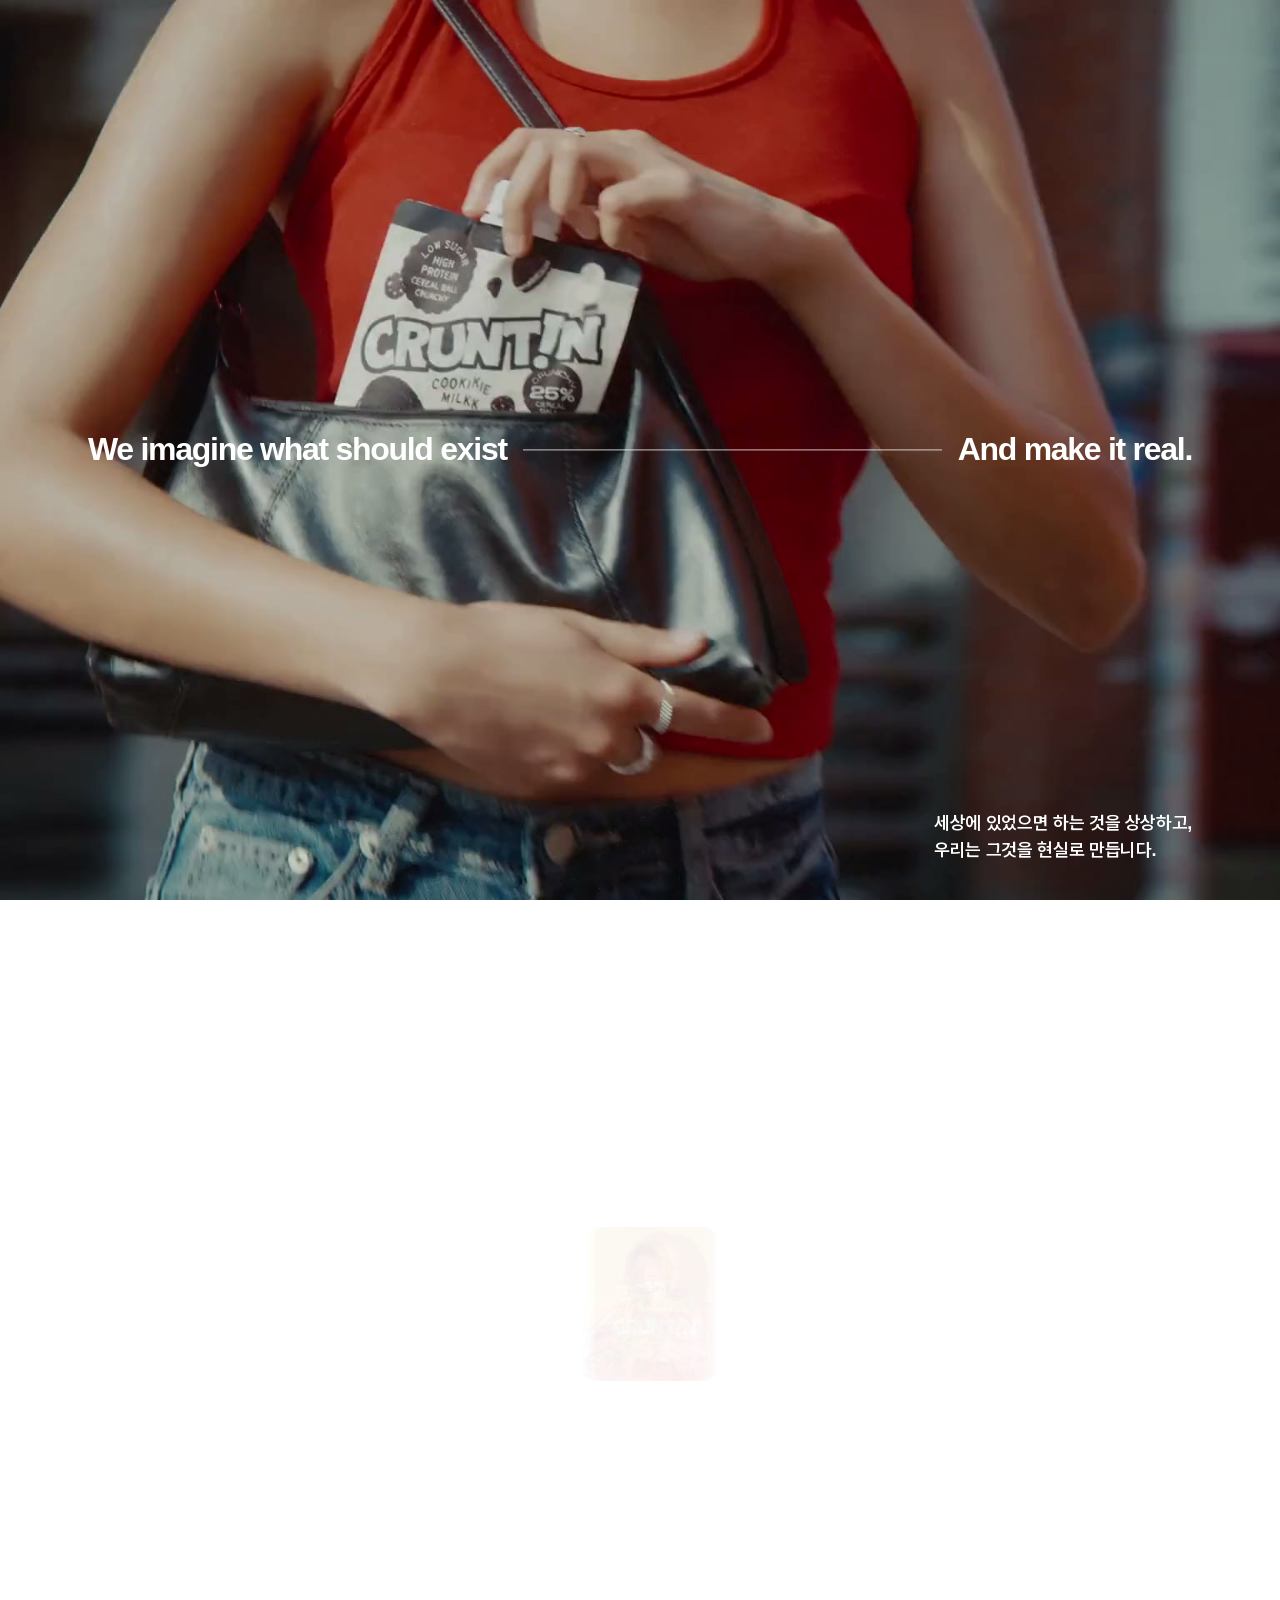
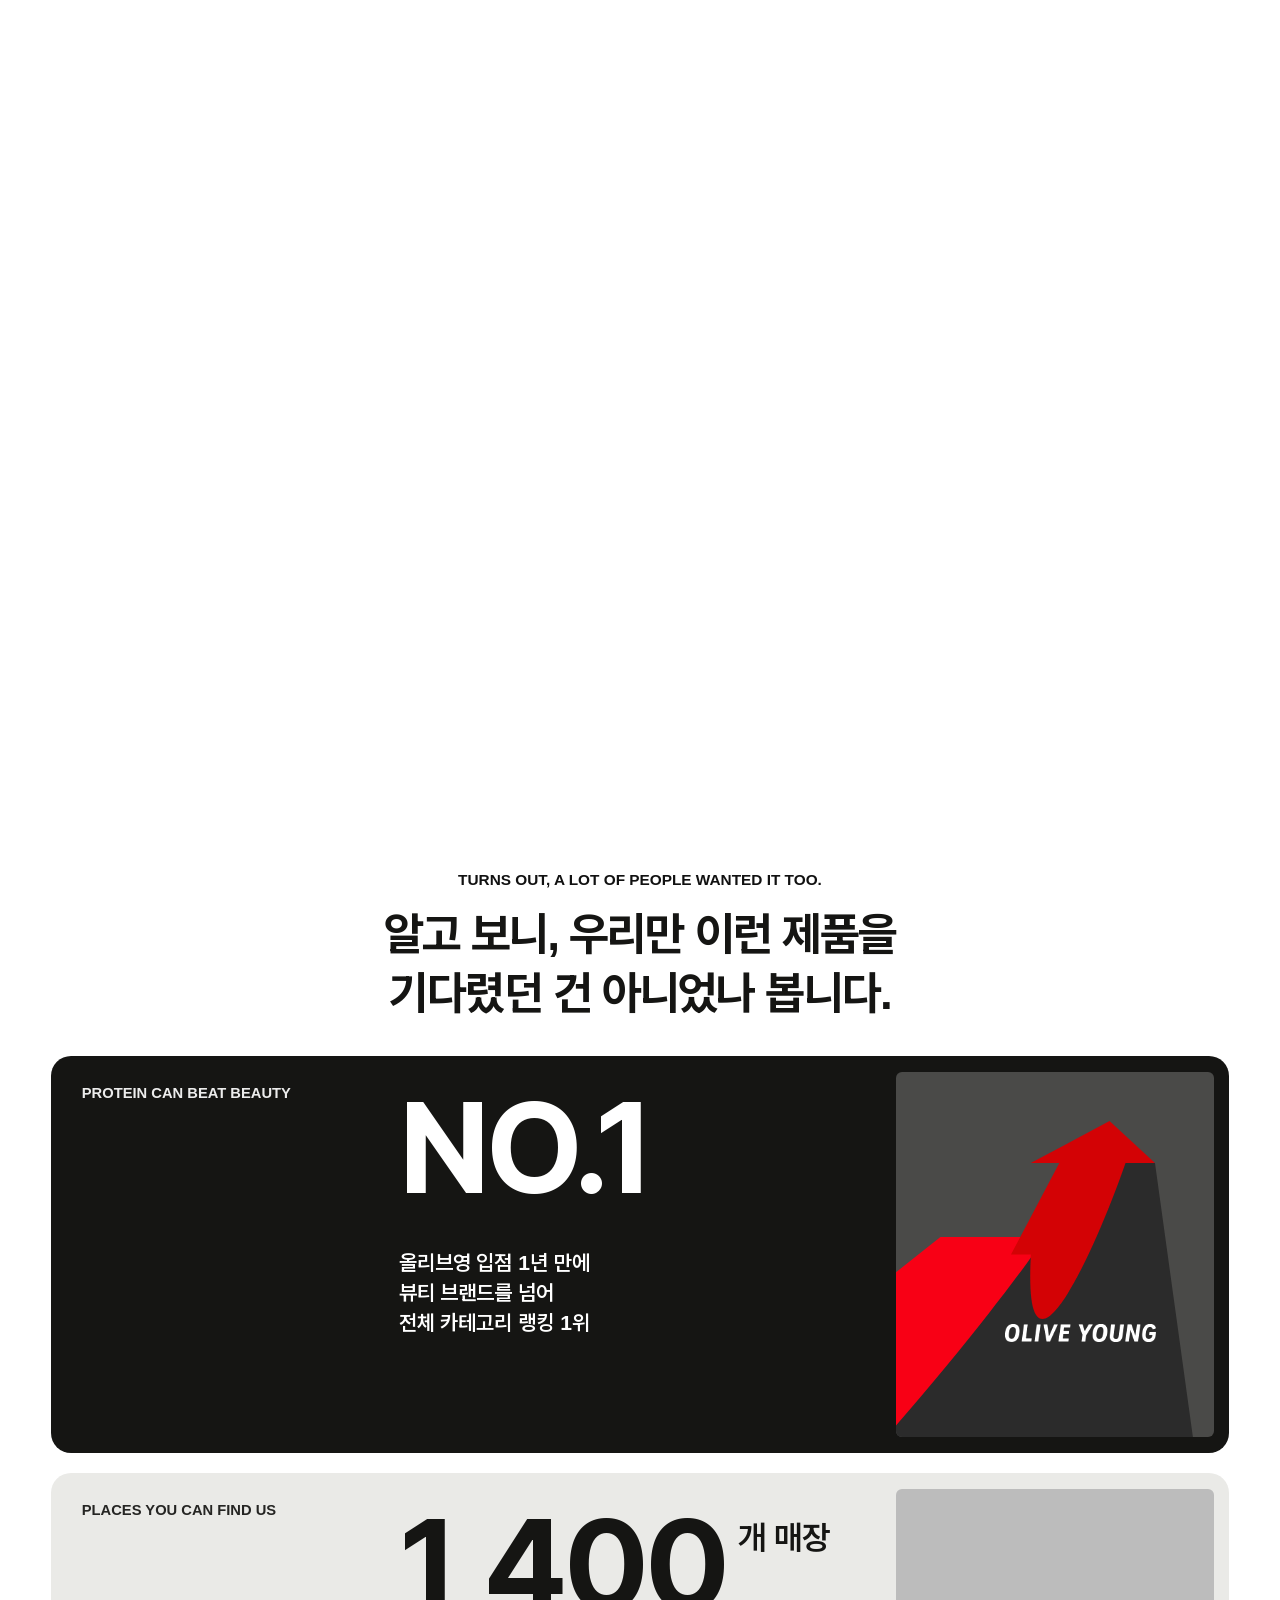
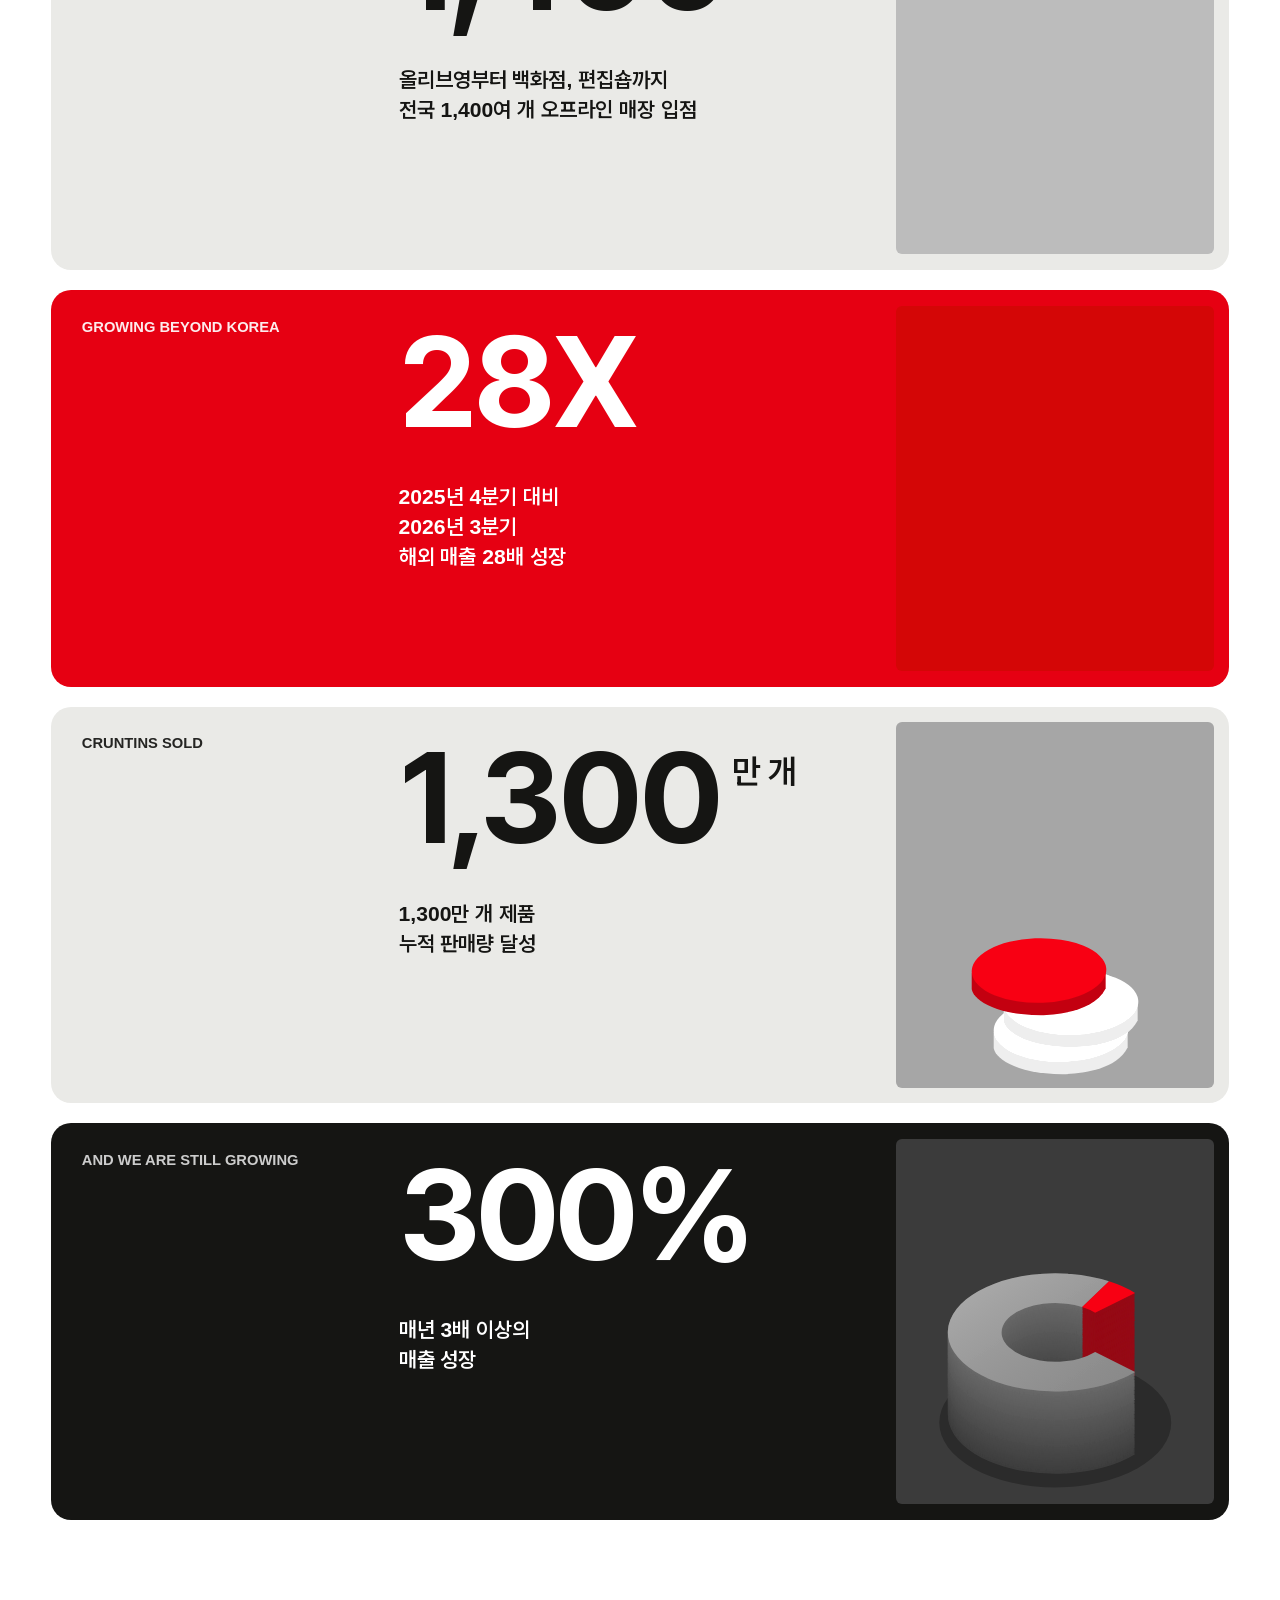
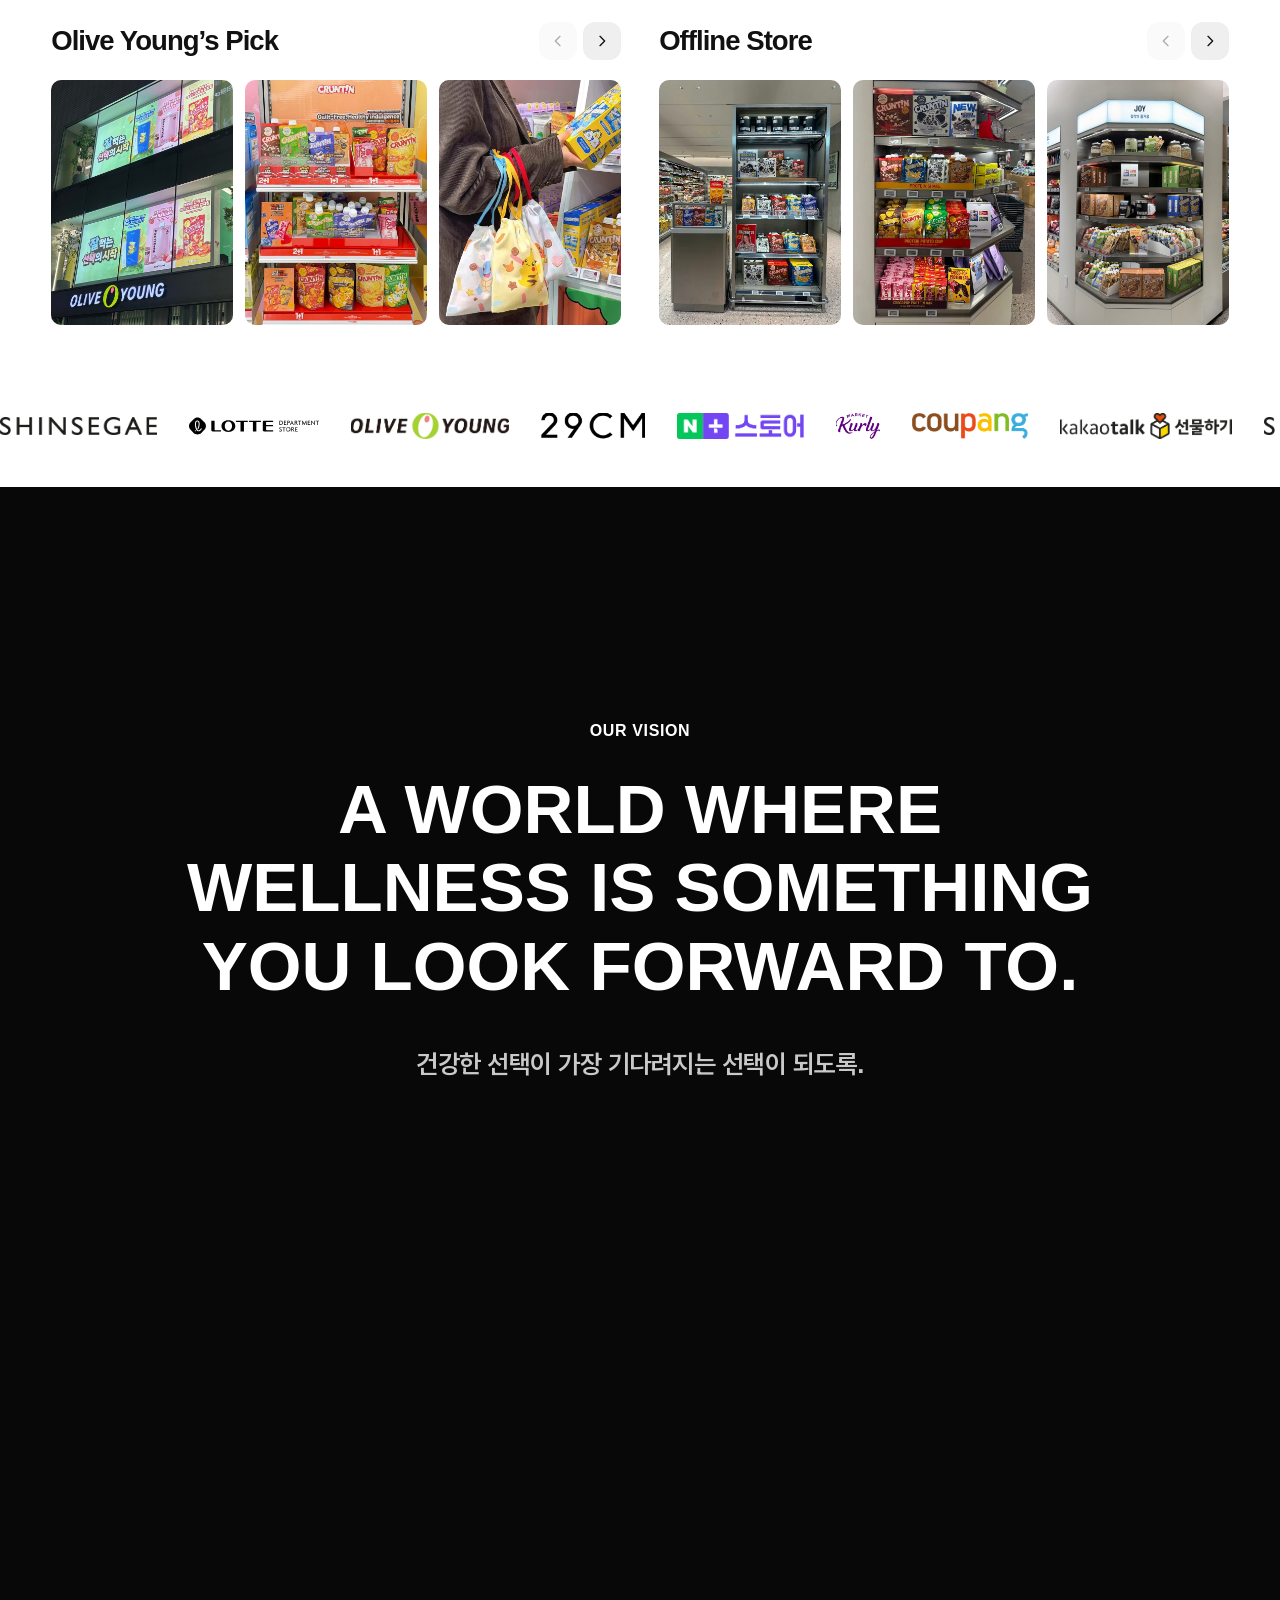
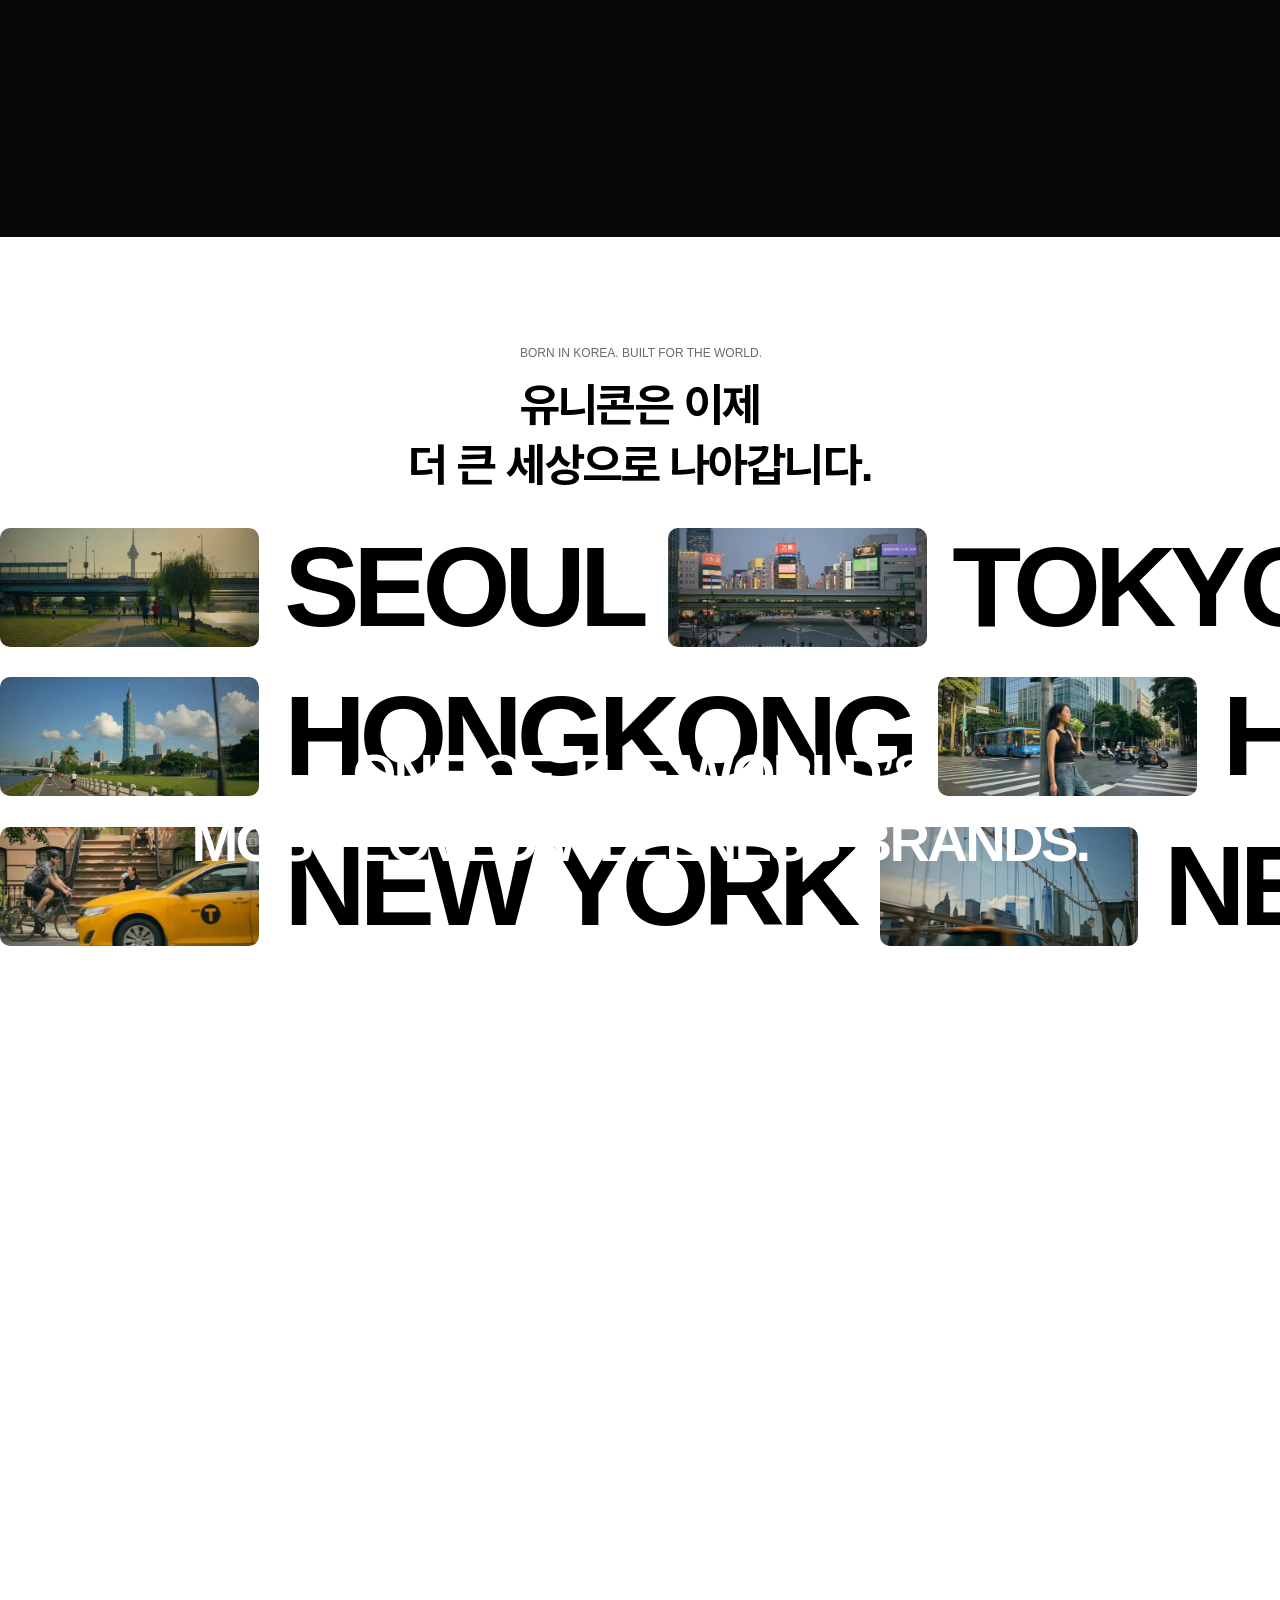
==== commit 7d16a917: "검수용: 언어 선택 4안 반영 (PC 지구본+코드, 모바일 회색 블록) Co-Authored-By: Claude Opus 5.5 <noreply@anthropic.com>" ====
--- a/index.html
+++ b/index.html
@@ -89,7 +89,7 @@
 html body .growth-ill-revenue .revenue-piece-top{--piece-delay:.36s}
 html body .is-ill-play .growth-ill-revenue .revenue-piece{opacity:1;transform:translateY(0);transition:transform .7s cubic-bezier(.22,1,.36,1) var(--piece-delay),opacity .35s ease var(--piece-delay)}
 @media(prefers-reduced-motion:reduce){html body .growth-ill-revenue .revenue-piece{opacity:1;transform:none;transition:none}}
-</style><link rel="icon" href="/assets/favicon-32.png" sizes="32x32" type="image/png"><link rel="icon" href="/assets/favicon-192.png" sizes="192x192" type="image/png"><link rel="apple-touch-icon" href="/assets/apple-touch-icon.png"><style id="font-core">@font-face{font-family:"PretendardVariable";src:url("/assets/fonts/pretendard-variable-core.woff2") format("woff2");font-weight:100 900;font-style:normal;font-display:swap;unicode-range:U+20-7E,U+A0,U+A9,U+AE,U+B0,U+B7,U+D7,U+2009,U+200B,U+2010-2014,U+2018-2019,U+201C-201D,U+2022,U+2026-2027,U+203B,U+20A9,U+2122,U+2161,U+2190-2193,U+2197-2198,U+25B6,U+25CF,U+3008-300F,U+AC00-AC01,U+AC04,U+AC08,U+AC10-AC12,U+AC15,U+AC19,U+AC1C-AC1D,U+AC31,U+AC70,U+AC74,U+AC78,U+AC80-AC81,U+AC83,U+AC8C,U+ACA0,U+ACA8-ACA9,U+ACAC,U+ACB0,U+ACB9,U+ACBD,U+ACC4,U+ACE0,U+ACE7,U+ACF3,U+ACF5,U+ACFC,U+AD00,U+AD04,U+AD11,U+AD50,U+AD6C-AD6D,U+AD70,U+AD7F,U+AD81,U+AD8C,U+ADC0,U+ADDC,U+ADF8,U+ADFC,U+AE00,U+AE08-AE09,U+AE0B,U+AE30,U+AE34,U+AE38,U+AE40,U+AE4C,U+AE54,U+AE5D,U+AEBC,U+AED8,U+AFB8,U+AFC0,U+AFC8,U+B00C,U+B01C,U+B04A,U+B04C,U+B05D,U+B07C,U+B098,U+B09C,U+B0A8,U+B0AE,U+B0B4,U+B0B8,U+B0BC,U+B0C5,U+B0D0,U+B108,U+B110,U+B113,U+B118,U+B124,U+B140,U+B144,U+B178,U+B17C,U+B192-B193,U+B204,U+B208,U+B214-B215,U+B274,U+B290,U+B294,U+B298,U+B2A5-B2A6,U+B2C8,U+B2CC,U+B2D8,U+B2E4,U+B2E8,U+B2EB-B2EC,U+B2F4-B2F5,U+B2F9,U+B2FF-B300,U+B354-B355,U+B358,U+B35C,U+B364,U+B369,U+B36E,U+B370,U+B374,U+B3C4-B3C5,U+B3CC,U+B3D9,U+B3FC,U+B418,U+B41C,U+B420,U+B429,U+B450,U+B454,U+B458,U+B4A4,U+B4B7,U+B4DC-B4DD,U+B4E0,U+B4E4,U+B4EC-B4ED,U+B4F1,U+B514,U+B529,U+B530,U+B54C,U+B550,U+B5A4,U+B5A8,U+B5BB,U+B610,U+B6F0,U+B728,U+B73B,U+B744,U+B760,U+B77C,U+B780,U+B78C-B78D,U+B790,U+B798-B799,U+B79C,U+B7AB,U+B7AD,U+B7B5,U+B7C9,U+B7EC,U+B7F0,U+B7F4,U+B7FC-B7FD,U+B807-B808,U+B80C,U+B824-B825,U+B828,U+B82C,U+B838,U+B840,U+B85C-B85D,U+B860,U+B864,U+B86D,U+B86F,U+B8B0,U+B8CC,U+B8E8,U+B8F9,U+B958,U+B974,U+B978,U+B97C,U+B984-B985,U+B989,U+B9AC-B9AD,U+B9B0,U+B9B4,U+B9BC-B9BD,U+B9C1,U+B9C8,U+B9CC,U+B9CE,U+B9D0,U+B9DB,U+B9DD-B9DE,U+B9E4,U+B9E8,U+BA38-BA39,U+BA3C,U+BA48,U+BA54,U+BA58,U+BA70,U+BA74,U+BA85,U+BAA8-BAA9,U+BAAC,U+BAB0,U+BABB,U+BB34,U+BB36,U+BB38,U+BB3B-BB3C,U+BBAC,U+BBC0,U+BBF8,U+BBFC,U+BBFF-BC00,U+BC0F,U+BC11,U+BC14-BC16,U+BC18,U+BC1B-BC1C,U+BC25,U+BC29,U+BC30-BC31,U+BC84,U+BC88,U+BC8C,U+BC94-BC95,U+BCA0,U+BCA4,U+BCA8,U+BCC0,U+BCC4,U+BCF4-BCF5,U+BCF8,U+BCFC,U+BD05,U+BD10,U+BD80-BD81,U+BD84,U+BD88,U+BD99,U+BDF0,U+BE0C,U+BE14,U+BE44,U+BE48,U+BE4C,U+BE60,U+BE68,U+C05C,U+C0AC-C0AD,U+C0B0,U+C0B4,U+C0BC,U+C0C1,U+C0C8-C0C9,U+C0DD,U+C11C-C11D,U+C120,U+C124,U+C131,U+C138-C139,U+C13C,U+C14B,U+C154,U+C158,U+C18C-C18D,U+C194,U+C1A1,U+C1E0,U+C1FC,U+C20D,U+C218,U+C21C,U+C228,U+C250,U+C26C,U+C27D,U+C2A4,U+C2AC,U+C2B5,U+C2DC-C2DD,U+C2E0,U+C2E4,U+C2EC,U+C2F6,U+C313,U+C368,U+C4F0,U+C4F4,U+C4F8,U+C528-C529,U+C539,U+C544,U+C548,U+C54A,U+C54C,U+C555,U+C558-C559,U+C55E,U+C560-C561,U+C57C-C57D,U+C591,U+C598,U+C5B4-C5B5,U+C5B8,U+C5BC,U+C5C4-C5C8,U+C5D0-C5D1,U+C5D4,U+C5EC-C5ED,U+C5F0,U+C5F4,U+C5FD,U+C600-C601,U+C605-C606,U+C608,U+C624,U+C628,U+C62C,U+C62E,U+C634,U+C640,U+C644,U+C654,U+C678,U+C67C,U+C694,U+C6A9,U+C6B0,U+C6B4,U+C6B8,U+C6C0,U+C6C3,U+C6CC,U+C6D0,U+C6D4,U+C6F0,U+C704,U+C717,U+C720,U+C728,U+C73C,U+C740,U+C744,U+C74C,U+C751,U+C758,U+C774,U+C778,U+C77C-C77D,U+C784-C785,U+C788,U+C790-C791,U+C798,U+C7A1,U+C7A5,U+C7AC,U+C7C1,U+C800-C801,U+C804,U+C808,U+C810-C811,U+C815,U+C81C,U+C838,U+C84C,U+C870,U+C874,U+C885,U+C88B-C88C,U+C8FC,U+C900,U+C904,U+C911,U+C988-C989,U+C990,U+C99D,U+C9C0-C9C1,U+C9C4,U+C9C8,U+C9D0-C9D1,U+C9DC-C9DD,U+C9E7,U+C9F8,U+CABD,U+CAC0,U+CC0D,U+CC10,U+CC28-CC29,U+CC38,U+CC3D-CC3E,U+CC44,U+CC57,U+CC59,U+CC60,U+CC98,U+CC9C,U+CCA0,U+CCAB,U+CCAD,U+CCB4,U+CCD0,U+CCE4,U+CD08,U+CD1D,U+CD5C,U+CD94-CD95,U+CD98,U+CD9C,U+CDA4,U+CDA9,U+CDB0,U+CDC4,U+CDE8,U+CE20-CE21,U+CE58,U+CE5C,U+CE68-CE69,U+CE74,U+CE78,U+CE90,U+CEA1,U+CEE4,U+CEE8,U+CEEC,U+CEF4,U+CF00,U+CF13,U+CF54,U+CF58,U+CF5C,U+CF70,U+CFE0,U+D004,U+D050,U+D06C,U+D070,U+D074,U+D07C,U+D0A4,U+D0A8,U+D0B9,U+D0C0-D0C1,U+D0C4,U+D0D0,U+D0D3,U+D0DC-D0DD,U+D0ED,U+D130,U+D134,U+D14C-D14D,U+D150,U+D1A0-D1A1,U+D1B1,U+D1B5,U+D1F4,U+D280,U+D2B8-D2B9,U+D2BC,U+D2C0,U+D2F0,U+D2F4,U+D300,U+D305,U+D30C,U+D310,U+D31D,U+D328-D329,U+D32C,U+D37C,U+D398,U+D3AB,U+D3B4,U+D3B8,U+D3BC,U+D3C9,U+D3EC-D3ED,U+D3F0,U+D3F4,U+D3FC,U+D45C,U+D480,U+D488,U+D504,U+D50C,U+D53C-D53D,U+D544,U+D54F,U+D551,U+D558,U+D55C,U+D560,U+D568-D569,U+D56D,U+D574,U+D584,U+D588-D589,U+D5A5,U+D5C8,U+D5D8,U+D5E4,U+D5EC,U+D600,U+D604,U+D611,U+D615,U+D61C,U+D638-D639,U+D648,U+D654-D655,U+D658,U+D65C,U+D669,U+D68C-D68D,U+D6A8,U+D6C4,U+D718,U+D734,U+D750,U+D754,U+D76C,U+D770,U+D788,U+D798-D799}@font-face{font-family:"Pretendard";src:url("/assets/fonts/pretendard-800-core.woff2") format("woff2");font-weight:800;font-style:normal;font-display:swap;unicode-range:U+20-7E,U+A0,U+A9,U+AE,U+B0,U+B7,U+D7,U+2009,U+200B,U+2010-2014,U+2018-2019,U+201C-201D,U+2022,U+2026-2027,U+203B,U+20A9,U+2122,U+2161,U+2190-2193,U+2197-2198,U+25B6,U+25CF,U+3008-300F,U+AC00-AC01,U+AC04,U+AC08,U+AC10-AC12,U+AC15,U+AC19,U+AC1C-AC1D,U+AC31,U+AC70,U+AC74,U+AC78,U+AC80-AC81,U+AC83,U+AC8C,U+ACA0,U+ACA8-ACA9,U+ACAC,U+ACB0,U+ACB9,U+ACBD,U+ACC4,U+ACE0,U+ACE7,U+ACF3,U+ACF5,U+ACFC,U+AD00,U+AD04,U+AD11,U+AD50,U+AD6C-AD6D,U+AD70,U+AD7F,U+AD81,U+AD8C,U+ADC0,U+ADDC,U+ADF8,U+ADFC,U+AE00,U+AE08-AE09,U+AE0B,U+AE30,U+AE34,U+AE38,U+AE40,U+AE4C,U+AE54,U+AE5D,U+AEBC,U+AED8,U+AFB8,U+AFC0,U+AFC8,U+B00C,U+B01C,U+B04A,U+B04C,U+B05D,U+B07C,U+B098,U+B09C,U+B0A8,U+B0AE,U+B0B4,U+B0B8,U+B0BC,U+B0C5,U+B0D0,U+B108,U+B110,U+B113,U+B118,U+B124,U+B140,U+B144,U+B178,U+B17C,U+B192-B193,U+B204,U+B208,U+B214-B215,U+B274,U+B290,U+B294,U+B298,U+B2A5-B2A6,U+B2C8,U+B2CC,U+B2D8,U+B2E4,U+B2E8,U+B2EB-B2EC,U+B2F4-B2F5,U+B2F9,U+B2FF-B300,U+B354-B355,U+B358,U+B35C,U+B364,U+B369,U+B36E,U+B370,U+B374,U+B3C4-B3C5,U+B3CC,U+B3D9,U+B3FC,U+B418,U+B41C,U+B420,U+B429,U+B450,U+B454,U+B458,U+B4A4,U+B4B7,U+B4DC-B4DD,U+B4E0,U+B4E4,U+B4EC-B4ED,U+B4F1,U+B514,U+B529,U+B530,U+B54C,U+B550,U+B5A4,U+B5A8,U+B5BB,U+B610,U+B6F0,U+B728,U+B73B,U+B744,U+B760,U+B77C,U+B780,U+B78C-B78D,U+B790,U+B798-B799,U+B79C,U+B7AB,U+B7AD,U+B7B5,U+B7C9,U+B7EC,U+B7F0,U+B7F4,U+B7FC-B7FD,U+B807-B808,U+B80C,U+B824-B825,U+B828,U+B82C,U+B838,U+B840,U+B85C-B85D,U+B860,U+B864,U+B86D,U+B86F,U+B8B0,U+B8CC,U+B8E8,U+B8F9,U+B958,U+B974,U+B978,U+B97C,U+B984-B985,U+B989,U+B9AC-B9AD,U+B9B0,U+B9B4,U+B9BC-B9BD,U+B9C1,U+B9C8,U+B9CC,U+B9CE,U+B9D0,U+B9DB,U+B9DD-B9DE,U+B9E4,U+B9E8,U+BA38-BA39,U+BA3C,U+BA48,U+BA54,U+BA58,U+BA70,U+BA74,U+BA85,U+BAA8-BAA9,U+BAAC,U+BAB0,U+BABB,U+BB34,U+BB36,U+BB38,U+BB3B-BB3C,U+BBAC,U+BBC0,U+BBF8,U+BBFC,U+BBFF-BC00,U+BC0F,U+BC11,U+BC14-BC16,U+BC18,U+BC1B-BC1C,U+BC25,U+BC29,U+BC30-BC31,U+BC84,U+BC88,U+BC8C,U+BC94-BC95,U+BCA0,U+BCA4,U+BCA8,U+BCC0,U+BCC4,U+BCF4-BCF5,U+BCF8,U+BCFC,U+BD05,U+BD10,U+BD80-BD81,U+BD84,U+BD88,U+BD99,U+BDF0,U+BE0C,U+BE14,U+BE44,U+BE48,U+BE4C,U+BE60,U+BE68,U+C05C,U+C0AC-C0AD,U+C0B0,U+C0B4,U+C0BC,U+C0C1,U+C0C8-C0C9,U+C0DD,U+C11C-C11D,U+C120,U+C124,U+C131,U+C138-C139,U+C13C,U+C14B,U+C154,U+C158,U+C18C-C18D,U+C194,U+C1A1,U+C1E0,U+C1FC,U+C20D,U+C218,U+C21C,U+C228,U+C250,U+C26C,U+C27D,U+C2A4,U+C2AC,U+C2B5,U+C2DC-C2DD,U+C2E0,U+C2E4,U+C2EC,U+C2F6,U+C313,U+C368,U+C4F0,U+C4F4,U+C4F8,U+C528-C529,U+C539,U+C544,U+C548,U+C54A,U+C54C,U+C555,U+C558-C559,U+C55E,U+C560-C561,U+C57C-C57D,U+C591,U+C598,U+C5B4-C5B5,U+C5B8,U+C5BC,U+C5C4-C5C8,U+C5D0-C5D1,U+C5D4,U+C5EC-C5ED,U+C5F0,U+C5F4,U+C5FD,U+C600-C601,U+C605-C606,U+C608,U+C624,U+C628,U+C62C,U+C62E,U+C634,U+C640,U+C644,U+C654,U+C678,U+C67C,U+C694,U+C6A9,U+C6B0,U+C6B4,U+C6B8,U+C6C0,U+C6C3,U+C6CC,U+C6D0,U+C6D4,U+C6F0,U+C704,U+C717,U+C720,U+C728,U+C73C,U+C740,U+C744,U+C74C,U+C751,U+C758,U+C774,U+C778,U+C77C-C77D,U+C784-C785,U+C788,U+C790-C791,U+C798,U+C7A1,U+C7A5,U+C7AC,U+C7C1,U+C800-C801,U+C804,U+C808,U+C810-C811,U+C815,U+C81C,U+C838,U+C84C,U+C870,U+C874,U+C885,U+C88B-C88C,U+C8FC,U+C900,U+C904,U+C911,U+C988-C989,U+C990,U+C99D,U+C9C0-C9C1,U+C9C4,U+C9C8,U+C9D0-C9D1,U+C9DC-C9DD,U+C9E7,U+C9F8,U+CABD,U+CAC0,U+CC0D,U+CC10,U+CC28-CC29,U+CC38,U+CC3D-CC3E,U+CC44,U+CC57,U+CC59,U+CC60,U+CC98,U+CC9C,U+CCA0,U+CCAB,U+CCAD,U+CCB4,U+CCD0,U+CCE4,U+CD08,U+CD1D,U+CD5C,U+CD94-CD95,U+CD98,U+CD9C,U+CDA4,U+CDA9,U+CDB0,U+CDC4,U+CDE8,U+CE20-CE21,U+CE58,U+CE5C,U+CE68-CE69,U+CE74,U+CE78,U+CE90,U+CEA1,U+CEE4,U+CEE8,U+CEEC,U+CEF4,U+CF00,U+CF13,U+CF54,U+CF58,U+CF5C,U+CF70,U+CFE0,U+D004,U+D050,U+D06C,U+D070,U+D074,U+D07C,U+D0A4,U+D0A8,U+D0B9,U+D0C0-D0C1,U+D0C4,U+D0D0,U+D0D3,U+D0DC-D0DD,U+D0ED,U+D130,U+D134,U+D14C-D14D,U+D150,U+D1A0-D1A1,U+D1B1,U+D1B5,U+D1F4,U+D280,U+D2B8-D2B9,U+D2BC,U+D2C0,U+D2F0,U+D2F4,U+D300,U+D305,U+D30C,U+D310,U+D31D,U+D328-D329,U+D32C,U+D37C,U+D398,U+D3AB,U+D3B4,U+D3B8,U+D3BC,U+D3C9,U+D3EC-D3ED,U+D3F0,U+D3F4,U+D3FC,U+D45C,U+D480,U+D488,U+D504,U+D50C,U+D53C-D53D,U+D544,U+D54F,U+D551,U+D558,U+D55C,U+D560,U+D568-D569,U+D56D,U+D574,U+D584,U+D588-D589,U+D5A5,U+D5C8,U+D5D8,U+D5E4,U+D5EC,U+D600,U+D604,U+D611,U+D615,U+D61C,U+D638-D639,U+D648,U+D654-D655,U+D658,U+D65C,U+D669,U+D68C-D68D,U+D6A8,U+D6C4,U+D718,U+D734,U+D750,U+D754,U+D76C,U+D770,U+D788,U+D798-D799}@font-face{font-family:"Pretendard";src:url("/assets/fonts/pretendard-700-hangul-core.woff2") format("woff2");font-weight:800;font-style:normal;font-display:swap;unicode-range:U+AC00-AC01,U+AC04,U+AC08,U+AC10-AC12,U+AC15,U+AC19,U+AC1C-AC1D,U+AC31,U+AC70,U+AC74,U+AC78,U+AC80-AC81,U+AC83,U+AC8C,U+ACA0,U+ACA8-ACA9,U+ACAC,U+ACB0,U+ACB9,U+ACBD,U+ACC4,U+ACE0,U+ACE7,U+ACF3,U+ACF5,U+ACFC,U+AD00,U+AD04,U+AD11,U+AD50,U+AD6C-AD6D,U+AD70,U+AD7F,U+AD81,U+AD8C,U+ADC0,U+ADDC,U+ADF8,U+ADFC,U+AE00,U+AE08-AE09,U+AE0B,U+AE30,U+AE34,U+AE38,U+AE40,U+AE4C,U+AE54,U+AE5D,U+AEBC,U+AED8,U+AFB8,U+AFC0,U+AFC8,U+B00C,U+B01C,U+B04A,U+B04C,U+B05D,U+B07C,U+B098,U+B09C,U+B0A8,U+B0AE,U+B0B4,U+B0B8,U+B0BC,U+B0C5,U+B0D0,U+B108,U+B110,U+B113,U+B118,U+B124,U+B140,U+B144,U+B178,U+B17C,U+B192-B193,U+B204,U+B208,U+B214-B215,U+B274,U+B290,U+B294,U+B298,U+B2A5-B2A6,U+B2C8,U+B2CC,U+B2D8,U+B2E4,U+B2E8,U+B2EB-B2EC,U+B2F4-B2F5,U+B2F9,U+B2FF-B300,U+B354-B355,U+B358,U+B35C,U+B364,U+B369,U+B36E,U+B370,U+B374,U+B3C4-B3C5,U+B3CC,U+B3D9,U+B3FC,U+B418,U+B41C,U+B420,U+B429,U+B450,U+B454,U+B458,U+B4A4,U+B4B7,U+B4DC-B4DD,U+B4E0,U+B4E4,U+B4EC-B4ED,U+B4F1,U+B514,U+B529,U+B530,U+B54C,U+B550,U+B5A4,U+B5A8,U+B5BB,U+B610,U+B6F0,U+B728,U+B73B,U+B744,U+B760,U+B77C,U+B780,U+B78C-B78D,U+B790,U+B798-B799,U+B79C,U+B7AB,U+B7AD,U+B7B5,U+B7C9,U+B7EC,U+B7F0,U+B7F4,U+B7FC-B7FD,U+B807-B808,U+B80C,U+B824-B825,U+B828,U+B82C,U+B838,U+B840,U+B85C-B85D,U+B860,U+B864,U+B86D,U+B86F,U+B8B0,U+B8CC,U+B8E8,U+B8F9,U+B958,U+B974,U+B978,U+B97C,U+B984-B985,U+B989,U+B9AC-B9AD,U+B9B0,U+B9B4,U+B9BC-B9BD,U+B9C1,U+B9C8,U+B9CC,U+B9CE,U+B9D0,U+B9DB,U+B9DD-B9DE,U+B9E4,U+B9E8,U+BA38-BA39,U+BA3C,U+BA48,U+BA54,U+BA58,U+BA70,U+BA74,U+BA85,U+BAA8-BAA9,U+BAAC,U+BAB0,U+BABB,U+BB34,U+BB36,U+BB38,U+BB3B-BB3C,U+BBAC,U+BBC0,U+BBF8,U+BBFC,U+BBFF-BC00,U+BC0F,U+BC11,U+BC14-BC16,U+BC18,U+BC1B-BC1C,U+BC25,U+BC29,U+BC30-BC31,U+BC84,U+BC88,U+BC8C,U+BC94-BC95,U+BCA0,U+BCA4,U+BCA8,U+BCC0,U+BCC4,U+BCF4-BCF5,U+BCF8,U+BCFC,U+BD05,U+BD10,U+BD80-BD81,U+BD84,U+BD88,U+BD99,U+BDF0,U+BE0C,U+BE14,U+BE44,U+BE48,U+BE4C,U+BE60,U+BE68,U+C05C,U+C0AC-C0AD,U+C0B0,U+C0B4,U+C0BC,U+C0C1,U+C0C8-C0C9,U+C0DD,U+C11C-C11D,U+C120,U+C124,U+C131,U+C138-C139,U+C13C,U+C14B,U+C154,U+C158,U+C18C-C18D,U+C194,U+C1A1,U+C1E0,U+C1FC,U+C20D,U+C218,U+C21C,U+C228,U+C250,U+C26C,U+C27D,U+C2A4,U+C2AC,U+C2B5,U+C2DC-C2DD,U+C2E0,U+C2E4,U+C2EC,U+C2F6,U+C313,U+C368,U+C4F0,U+C4F4,U+C4F8,U+C528-C529,U+C539,U+C544,U+C548,U+C54A,U+C54C,U+C555,U+C558-C559,U+C55E,U+C560-C561,U+C57C-C57D,U+C591,U+C598,U+C5B4-C5B5,U+C5B8,U+C5BC,U+C5C4-C5C8,U+C5D0-C5D1,U+C5D4,U+C5EC-C5ED,U+C5F0,U+C5F4,U+C5FD,U+C600-C601,U+C605-C606,U+C608,U+C624,U+C628,U+C62C,U+C62E,U+C634,U+C640,U+C644,U+C654,U+C678,U+C67C,U+C694,U+C6A9,U+C6B0,U+C6B4,U+C6B8,U+C6C0,U+C6C3,U+C6CC,U+C6D0,U+C6D4,U+C6F0,U+C704,U+C717,U+C720,U+C728,U+C73C,U+C740,U+C744,U+C74C,U+C751,U+C758,U+C774,U+C778,U+C77C-C77D,U+C784-C785,U+C788,U+C790-C791,U+C798,U+C7A1,U+C7A5,U+C7AC,U+C7C1,U+C800-C801,U+C804,U+C808,U+C810-C811,U+C815,U+C81C,U+C838,U+C84C,U+C870,U+C874,U+C885,U+C88B-C88C,U+C8FC,U+C900,U+C904,U+C911,U+C988-C989,U+C990,U+C99D,U+C9C0-C9C1,U+C9C4,U+C9C8,U+C9D0-C9D1,U+C9DC-C9DD,U+C9E7,U+C9F8,U+CABD,U+CAC0,U+CC0D,U+CC10,U+CC28-CC29,U+CC38,U+CC3D-CC3E,U+CC44,U+CC57,U+CC59,U+CC60,U+CC98,U+CC9C,U+CCA0,U+CCAB,U+CCAD,U+CCB4,U+CCD0,U+CCE4,U+CD08,U+CD1D,U+CD5C,U+CD94-CD95,U+CD98,U+CD9C,U+CDA4,U+CDA9,U+CDB0,U+CDC4,U+CDE8,U+CE20-CE21,U+CE58,U+CE5C,U+CE68-CE69,U+CE74,U+CE78,U+CE90,U+CEA1,U+CEE4,U+CEE8,U+CEEC,U+CEF4,U+CF00,U+CF13,U+CF54,U+CF58,U+CF5C,U+CF70,U+CFE0,U+D004,U+D050,U+D06C,U+D070,U+D074,U+D07C,U+D0A4,U+D0A8,U+D0B9,U+D0C0-D0C1,U+D0C4,U+D0D0,U+D0D3,U+D0DC-D0DD,U+D0ED,U+D130,U+D134,U+D14C-D14D,U+D150,U+D1A0-D1A1,U+D1B1,U+D1B5,U+D1F4,U+D280,U+D2B8-D2B9,U+D2BC,U+D2C0,U+D2F0,U+D2F4,U+D300,U+D305,U+D30C,U+D310,U+D31D,U+D328-D329,U+D32C,U+D37C,U+D398,U+D3AB,U+D3B4,U+D3B8,U+D3BC,U+D3C9,U+D3EC-D3ED,U+D3F0,U+D3F4,U+D3FC,U+D45C,U+D480,U+D488,U+D504,U+D50C,U+D53C-D53D,U+D544,U+D54F,U+D551,U+D558,U+D55C,U+D560,U+D568-D569,U+D56D,U+D574,U+D584,U+D588-D589,U+D5A5,U+D5C8,U+D5D8,U+D5E4,U+D5EC,U+D600,U+D604,U+D611,U+D615,U+D61C,U+D638-D639,U+D648,U+D654-D655,U+D658,U+D65C,U+D669,U+D68C-D68D,U+D6A8,U+D6C4,U+D718,U+D734,U+D750,U+D754,U+D76C,U+D770,U+D788,U+D798-D799}</style></head><body class="page-company approved-page approved-company feedback-v2"><header class="approved-header"><a href="/" class="approved-logo" aria-label="YOUR UNICORN 홈"><svg xmlns="http://www.w3.org/2000/svg" viewBox="129 498 480.843331 178.239376" role="img" aria-label="YOUR UN!CORN"><path fill="#E60012" fill-rule="evenodd" d="M 174.064293 578.331032 L 158.056379 578.331032 C 156.531816 578.331032 155.769535 577.568749 155.769535 576.044182 L 155.769535 547.682823 L 129.336301 500.735245 C 129.112100 500.286843 129.000000 499.860863 129.000000 499.479721 C 129.000000 499.031319 129.179360 498.650185 129.515661 498.403565 C 129.851962 498.134522 130.345203 498.000000 130.950544 498.000000 L 149.716122 498.000000 C 150.971645 498.000000 151.868446 498.582924 152.406527 499.726342 L 166.239697 528.491265 L 179.602043 499.726342 C 180.095284 498.582924 180.992088 498.000000 182.292450 498.000000 L 201.170128 498.000000 C 201.775467 498.000000 202.246292 498.134522 202.605019 498.403565 C 202.941315 498.672600 203.120674 499.031319 203.120674 499.479721 C 203.120674 499.860863 203.008575 500.286843 202.784370 500.735245 L 176.373554 547.570725 L 176.373554 576.044182 C 176.373554 577.568749 175.611279 578.331032 174.086716 578.331032 L 174.064293 578.331032 Z  M 302.621246 574.116058 C 297.419796 571.268714 293.451435 567.345207 290.716190 562.300697 C 287.980944 557.278602 286.635742 551.561492 286.635742 545.149360 L 286.635742 500.286842 C 286.635742 498.762283 287.398033 498.000000 288.922596 498.000000 L 304.930507 498.000000 C 306.455070 498.000000 307.217346 498.762283 307.217346 500.286842 L 307.217346 542.257171 C 307.217346 545.687439 307.777847 548.691722 308.898849 551.225189 C 310.019851 553.781074 311.634107 555.754036 313.764011 557.144081 C 315.871496 558.534122 318.337690 559.229145 321.162617 559.229145 C 323.987541 559.229145 326.521015 558.534122 328.650921 557.144081 C 330.780826 555.754036 332.417476 553.781074 333.560901 551.225189 C 334.704323 548.669303 335.287254 545.687439 335.287254 542.257171 L 335.287254 500.286842 C 335.287254 498.762283 336.049526 498.000000 337.574089 498.000000 L 353.582001 498.000000 C 355.106567 498.000000 355.868858 498.762283 355.868858 500.286842 L 355.868858 545.171779 C 355.868858 551.583911 354.501228 557.301025 351.743561 562.323112 C 349.008312 567.345207 345.017540 571.291130 339.793670 574.138473 C 334.569797 576.985824 328.359451 578.398284 321.162617 578.398284 C 313.965782 578.398284 307.800272 576.985824 302.598821 574.138473 L 302.621246 574.116058 Z  M 365.329554 576.044182 L 365.329554 500.286843 C 365.329554 498.762284 366.091828 498.000000 367.616391 498.000000 L 400.035774 498.000000 C 405.573528 498.000000 410.461105 499.143425 414.720913 501.452690 C 418.980721 503.761956 422.321301 506.990441 424.697826 511.115723 C 427.074352 515.263436 428.262608 519.994065 428.262608 525.330036 C 428.262608 530.666008 427.208878 534.813717 425.123814 538.445767 C 423.016331 542.077813 420.101704 545.059677 416.312718 547.346524 L 430.504608 575.640625 C 430.728813 576.089028 430.840935 576.492577 430.840935 576.851296 C 430.840935 577.299698 430.661560 577.680847 430.302841 577.927468 C 429.944115 578.196511 429.450890 578.331032 428.845551 578.331032 L 410.550781 578.331032 C 409.295261 578.331032 408.398449 577.748108 407.860367 576.604683 L 396.650345 552.637654 C 396.067423 552.682495 395.260305 552.704914 394.184143 552.704914 L 385.888733 552.704914 L 385.888733 576.044182 C 385.888733 577.568749 385.126440 578.331032 383.601877 578.331032 L 367.593966 578.331032 C 366.069403 578.331032 365.307129 577.568749 365.307129 576.044182 L 365.329554 576.044182 Z  M 402.905541 533.916916 C 404.318001 532.997692 405.416592 531.787011 406.223713 530.262448 C 407.030834 528.737885 407.434399 527.123642 407.434399 525.397297 C 407.434399 522.393013 406.560001 520.061325 404.811241 518.447083 C 403.062477 516.832840 400.910156 516.025719 398.354271 516.025719 L 385.955990 516.025719 L 385.955990 535.306958 L 398.197334 535.306958 C 399.946095 535.306958 401.537926 534.858559 402.950390 533.939335 L 402.905541 533.916916 Z  M 144.985494 671.710564 C 139.784042 668.863220 135.815694 664.939705 133.080449 659.895195 C 130.345203 654.873100 129.000000 649.155987 129.000000 642.743855 L 129.000000 597.858925 C 129.000000 596.334366 129.762282 595.572083 131.286845 595.572083 L 147.294758 595.572083 C 148.819321 595.572083 149.581604 596.334366 149.581604 597.858925 L 149.581604 639.829250 C 149.581604 643.259518 150.142105 646.263809 151.263107 648.797276 C 152.384109 651.353161 153.998352 653.326126 156.128258 654.716168 C 158.235741 656.106209 160.701944 656.801231 163.526871 656.801231 C 166.351795 656.801231 168.885262 656.106209 171.015167 654.716168 C 173.145069 653.326126 174.781734 651.353161 175.925159 648.797276 C 177.068581 646.241390 177.651501 643.259518 177.651501 639.829250 L 177.651501 597.858925 C 177.651501 596.334366 178.413780 595.572083 179.938343 595.572083 L 195.946259 595.572083 C 197.470825 595.572083 198.233101 596.334366 198.233101 597.858925 L 198.233101 642.743855 C 198.233101 649.155987 196.865486 654.873100 194.107819 659.895195 C 191.372570 664.917282 187.381798 668.863220 182.157928 671.710564 C 176.934055 674.557915 170.723705 675.970360 163.526871 675.970360 C 156.330036 675.970360 150.164524 674.557915 144.963073 671.710564 L 144.985494 671.710564 Z  M 225.630253 675.925575 L 210.182842 675.925575 C 208.658279 675.925575 207.895996 675.163284 207.895996 673.638718 L 207.895996 597.881386 C 207.895996 596.356827 208.658279 595.594543 210.182842 595.594543 L 227.849840 595.594543 C 229.060524 595.594543 229.979748 596.087784 230.585089 597.074264 L 257.982380 640.995136 L 257.982380 597.881386 C 257.982380 596.356827 258.744663 595.594543 260.269226 595.594543 L 275.716644 595.594543 C 277.241211 595.594543 278.003479 596.356827 278.003479 597.881386 L 278.003479 673.638718 C 278.003479 675.163284 277.241211 675.925575 275.716644 675.925575 L 260.000187 675.925575 C 258.811924 675.925575 257.892700 675.432327 257.264938 674.445839 L 227.939524 628.013935 L 227.939524 673.638718 C 227.939524 675.163284 227.177240 675.925575 225.652677 675.925575 L 225.630253 675.925575 Z  M 336.296291 670.454971 C 330.130778 666.845337 325.288054 661.980194 321.745686 655.837104 C 318.203319 649.694011 316.432129 642.945572 316.432129 635.591797 C 316.432129 628.238022 318.203319 621.489593 321.745686 615.346496 C 325.288054 609.203407 330.130774 604.360679 336.273867 600.818306 C 342.416960 597.275940 349.232666 595.504760 356.743382 595.504760 C 361.294647 595.504760 365.666550 596.199775 369.836678 597.589821 C 374.006806 598.979858 377.795807 600.952827 381.181236 603.486290 C 381.808998 603.957115 382.122871 604.517616 382.122871 605.145378 C 382.122871 605.616195 381.943512 606.109436 381.562370 606.580261 L 372.616776 618.283527 C 372.101116 618.911289 371.540604 619.225166 370.957680 619.225166 C 370.486858 619.225166 369.993622 619.068222 369.522801 618.731922 C 367.639515 617.453979 365.599300 616.422660 363.402138 615.660377 C 361.204971 614.898094 358.962959 614.539375 356.720955 614.539375 C 353.156166 614.539375 349.815586 615.458603 346.744042 617.319465 C 343.650074 619.180328 341.183859 621.713791 339.322994 624.964698 C 337.462130 628.193187 336.542914 631.757976 336.542914 635.659065 C 336.542914 639.560150 337.462130 643.124931 339.322994 646.353416 C 341.183859 649.581905 343.650063 652.137787 346.766449 654.021068 C 349.882835 655.904354 353.201008 656.823574 356.720955 656.823574 C 359.254421 656.823574 361.496422 656.509712 363.424545 655.859531 C 365.352669 655.209346 367.415321 654.110752 369.634907 652.518932 C 370.150566 652.182628 370.643799 652.025688 371.114620 652.025688 C 371.742382 652.025688 372.280476 652.339580 372.773716 652.967342 L 381.539948 664.715439 C 381.943504 665.298362 382.145294 665.814026 382.145294 666.262428 C 382.145294 666.778091 381.876251 667.248909 381.315750 667.697311 C 377.907902 670.298034 374.096485 672.315826 369.903935 673.728294 C 365.711388 675.140754 361.317066 675.858207 356.720955 675.858207 C 349.255081 675.858207 342.439385 674.064598 336.296291 670.454971 Z  M 400.215851 670.298058 C 394.095177 666.710846 389.252445 661.868118 385.710077 655.747448 C 382.167710 649.626778 380.418945 642.923180 380.418945 635.591824 C 380.418945 628.260468 382.190130 621.556877 385.710077 615.436207 C 389.252445 609.315537 394.072748 604.495224 400.171001 600.975273 C 406.291673 597.432907 413.062519 595.684143 420.550815 595.684143 C 428.039108 595.684143 434.742733 597.455330 440.863407 601.020119 C 446.984077 604.562485 451.804382 609.382797 455.324325 615.481049 C 458.866699 621.579300 460.615463 628.282894 460.615463 635.614250 C 460.615463 642.945602 458.844276 649.604355 455.324325 655.747448 C 451.781959 661.868118 446.961639 666.733269 440.840961 670.320480 C 434.720291 673.907684 427.949428 675.701294 420.550815 675.701294 C 413.152198 675.701294 406.336523 673.907684 400.215851 670.320480 L 400.215851 670.298058 Z  M 430.482914 653.976265 C 433.554458 652.137821 436.020660 649.581932 437.836685 646.353443 C 439.675129 643.124958 440.571933 639.560173 440.571933 635.681507 C 440.571933 631.802837 439.652698 628.260471 437.791835 625.031982 C 435.953392 621.803497 433.487201 619.270035 430.415657 617.431587 C 427.344108 615.593147 424.048355 614.651501 420.528408 614.651501 C 417.008461 614.651501 413.667873 615.570725 410.596325 617.431587 C 407.524778 619.270035 405.058572 621.825920 403.220129 625.031982 C 401.381685 628.260471 400.440048 631.802837 400.440048 635.681507 C 400.440048 639.560173 401.359264 643.102551 403.220129 646.331036 C 405.058572 649.559525 407.547208 652.092976 410.641176 653.953838 C 413.735141 655.814701 417.030868 656.756344 420.550815 656.756344 C 424.070762 656.756344 427.411365 655.837128 430.482914 653.976265 Z  M 467.318253 673.638718 L 467.318253 597.881386 C 467.318253 596.356827 468.080545 595.594543 469.605108 595.594543 L 502.024510 595.594543 C 507.562260 595.594543 512.449803 596.737968 516.709614 599.047233 C 520.969422 601.356499 524.310036 604.584984 526.686562 608.710274 C 529.063084 612.857986 530.251339 617.588615 530.251339 622.924583 C 530.251339 628.260555 529.197613 632.408260 527.112546 636.040310 C 525.005063 639.672356 522.090439 642.654224 518.301449 644.941070 L 532.470940 673.235176 C 532.695138 673.683578 532.807221 674.087120 532.807221 674.445839 C 532.807221 674.894241 532.627854 675.275390 532.269127 675.522011 C 531.910409 675.791054 531.417183 675.925575 530.811841 675.925575 L 512.517075 675.925575 C 511.261551 675.925575 510.364758 675.342644 509.826676 674.199219 L 498.616654 650.232200 C 498.056153 650.277042 497.226597 650.299461 496.150435 650.299461 L 487.855025 650.299461 L 487.855025 673.638718 C 487.855025 675.163284 487.092734 675.925575 485.568169 675.925575 L 469.560258 675.925575 C 468.035695 675.925575 467.273438 675.163284 467.273438 673.638718 L 467.318253 673.638718 Z  M 504.871830 631.489044 C 506.284295 630.569820 507.382901 629.359135 508.190022 627.834572 C 508.997143 626.310009 509.400689 624.695770 509.400689 622.969429 C 509.400689 619.965141 508.526310 617.633449 506.777550 616.019207 C 505.028786 614.404964 502.876450 613.597847 500.320565 613.597847 L 487.922282 613.597847 L 487.922282 632.879082 L 500.163643 632.879082 C 501.912404 632.879082 503.504220 632.430679 504.916680 631.511459 L 504.871830 631.489044 Z  M 557.470102 675.925575 L 542.022694 675.925575 C 540.498131 675.925575 539.735840 675.163284 539.735840 673.638718 L 539.735840 597.881386 C 539.735840 596.356827 540.498131 595.594543 542.022694 595.594543 L 559.689699 595.594543 C 560.900381 595.594543 561.819607 596.087784 562.424948 597.074264 L 589.822209 640.995136 L 589.822209 597.881386 C 589.822209 596.356827 590.584500 595.594543 592.109062 595.594543 L 607.556473 595.594543 C 609.081040 595.594543 609.843331 596.356827 609.843331 597.881386 L 609.843331 673.638718 C 609.843331 675.163284 609.081040 675.925575 607.556473 675.925575 L 591.840035 675.925575 C 590.651772 675.925575 589.732548 675.432327 589.104786 674.445839 L 559.779366 628.013935 L 559.779366 673.638718 C 559.779366 675.163284 559.017073 675.925575 557.492510 675.925575 L 557.470102 675.925575 Z  M 302.934630 595.572083 L 291.724607 595.572083 C 289.211010 595.572083 287.173340 597.609753 287.173340 600.123348 L 287.173340 639.672310 C 287.173340 642.185906 289.211010 644.223583 291.724607 644.223583 L 302.934630 644.223583 C 305.448227 644.223583 307.485897 642.185906 307.485897 639.672310 L 307.485897 600.123348 C 307.485897 597.609753 305.448227 595.572083 302.934630 595.572083 Z  M 302.934630 655.926819 L 291.724607 655.926819 C 289.211010 655.926819 287.173340 657.964489 287.173340 660.478086 L 287.173340 671.688109 C 287.173340 674.201706 289.211010 676.239376 291.724607 676.239376 L 302.934630 676.239376 C 305.448227 676.239376 307.485897 674.201706 307.485897 671.688109 L 307.485897 660.478086 C 307.485897 657.964489 305.448227 655.926819 302.934630 655.926819 Z  M 217.290070 572.972557 C 211.169396 569.385345 206.326664 564.542617 202.784296 558.421947 C 199.241929 552.301277 197.493164 545.597679 197.493164 538.266323 C 197.493164 530.934967 199.264349 524.231376 202.784296 518.110702 C 206.326664 511.990028 211.146975 507.169723 217.245228 503.649772 C 223.365900 500.107406 230.136757 498.358642 237.625050 498.358642 C 245.113346 498.358642 251.816933 500.129829 257.937607 503.694610 C 264.058281 507.236984 268.878593 512.057289 272.398537 518.155540 C 275.940903 524.253795 277.689674 530.957389 277.689674 538.288742 C 277.689674 545.620098 275.918487 552.278854 272.398537 558.421947 C 268.856171 564.542617 264.035866 569.407768 257.915192 572.994979 C 251.794517 576.582183 245.023666 578.375785 237.625050 578.375785 C 230.226437 578.375785 223.410742 576.582183 217.290070 572.994979 L 217.290070 572.972557 Z  M 247.557133 556.650764 C 250.628677 554.812320 253.094879 552.256435 254.910904 549.027946 C 256.749348 545.799461 257.646152 542.234672 257.646152 538.356006 C 257.646152 534.477336 256.726925 530.934970 254.866062 527.706481 C 253.027618 524.477996 250.561413 521.944530 247.489864 520.106086 C 244.418320 518.267643 241.122574 517.326004 237.602627 517.326004 C 234.082680 517.326004 230.742092 518.245224 227.670544 520.106086 C 224.598997 521.944530 222.132799 524.500419 220.294355 527.706481 C 218.455912 530.934970 217.514267 534.477336 217.514267 538.356006 C 217.514267 542.234672 218.433493 545.777042 220.294355 549.005527 C 222.132799 552.234012 224.621420 554.767478 227.715385 556.628341 C 230.809353 558.489204 234.105102 559.430847 237.625050 559.430847 C 241.144997 559.430847 244.485584 558.511627 247.557133 556.650764 Z " /></svg></a><nav aria-label="주요 메뉴"><a href="/" aria-current="page">Company</a><a href="/culture/">Culture</a><a href="https://article.yourunicorn.world/" target="_blank" rel="noopener">Article</a><a class="approved-recruit" href="/recruit/">Recruit</a><nav class="approved-lang approved-lang--menu" aria-label="언어 선택"><a href="/" hreflang="ko" lang="ko" aria-current="true">KR</a><a href="/en/" hreflang="en" lang="en">EN</a><a href="/jp/" hreflang="ja" lang="ja">JP</a></nav></nav><nav class="approved-lang" aria-label="언어 선택"><a href="/" hreflang="ko" lang="ko" aria-current="true">KR</a><a href="/en/" hreflang="en" lang="en">EN</a><a href="/jp/" hreflang="ja" lang="ja">JP</a></nav></header><a class="skip-link" href="#main">본문으로 바로가기</a>
+</style><link rel="icon" href="/assets/favicon-32.png" sizes="32x32" type="image/png"><link rel="icon" href="/assets/favicon-192.png" sizes="192x192" type="image/png"><link rel="apple-touch-icon" href="/assets/apple-touch-icon.png"><style id="font-core">@font-face{font-family:"PretendardVariable";src:url("/assets/fonts/pretendard-variable-core.woff2") format("woff2");font-weight:100 900;font-style:normal;font-display:swap;unicode-range:U+20-7E,U+A0,U+A9,U+AE,U+B0,U+B7,U+D7,U+2009,U+200B,U+2010-2014,U+2018-2019,U+201C-201D,U+2022,U+2026-2027,U+203B,U+20A9,U+2122,U+2161,U+2190-2193,U+2197-2198,U+25B6,U+25CF,U+3008-300F,U+AC00-AC01,U+AC04,U+AC08,U+AC10-AC12,U+AC15,U+AC19,U+AC1C-AC1D,U+AC31,U+AC70,U+AC74,U+AC78,U+AC80-AC81,U+AC83,U+AC8C,U+ACA0,U+ACA8-ACA9,U+ACAC,U+ACB0,U+ACB9,U+ACBD,U+ACC4,U+ACE0,U+ACE7,U+ACF3,U+ACF5,U+ACFC,U+AD00,U+AD04,U+AD11,U+AD50,U+AD6C-AD6D,U+AD70,U+AD7F,U+AD81,U+AD8C,U+ADC0,U+ADDC,U+ADF8,U+ADFC,U+AE00,U+AE08-AE09,U+AE0B,U+AE30,U+AE34,U+AE38,U+AE40,U+AE4C,U+AE54,U+AE5D,U+AEBC,U+AED8,U+AFB8,U+AFC0,U+AFC8,U+B00C,U+B01C,U+B04A,U+B04C,U+B05D,U+B07C,U+B098,U+B09C,U+B0A8,U+B0AE,U+B0B4,U+B0B8,U+B0BC,U+B0C5,U+B0D0,U+B108,U+B110,U+B113,U+B118,U+B124,U+B140,U+B144,U+B178,U+B17C,U+B192-B193,U+B204,U+B208,U+B214-B215,U+B274,U+B290,U+B294,U+B298,U+B2A5-B2A6,U+B2C8,U+B2CC,U+B2D8,U+B2E4,U+B2E8,U+B2EB-B2EC,U+B2F4-B2F5,U+B2F9,U+B2FF-B300,U+B354-B355,U+B358,U+B35C,U+B364,U+B369,U+B36E,U+B370,U+B374,U+B3C4-B3C5,U+B3CC,U+B3D9,U+B3FC,U+B418,U+B41C,U+B420,U+B429,U+B450,U+B454,U+B458,U+B4A4,U+B4B7,U+B4DC-B4DD,U+B4E0,U+B4E4,U+B4EC-B4ED,U+B4F1,U+B514,U+B529,U+B530,U+B54C,U+B550,U+B5A4,U+B5A8,U+B5BB,U+B610,U+B6F0,U+B728,U+B73B,U+B744,U+B760,U+B77C,U+B780,U+B78C-B78D,U+B790,U+B798-B799,U+B79C,U+B7AB,U+B7AD,U+B7B5,U+B7C9,U+B7EC,U+B7F0,U+B7F4,U+B7FC-B7FD,U+B807-B808,U+B80C,U+B824-B825,U+B828,U+B82C,U+B838,U+B840,U+B85C-B85D,U+B860,U+B864,U+B86D,U+B86F,U+B8B0,U+B8CC,U+B8E8,U+B8F9,U+B958,U+B974,U+B978,U+B97C,U+B984-B985,U+B989,U+B9AC-B9AD,U+B9B0,U+B9B4,U+B9BC-B9BD,U+B9C1,U+B9C8,U+B9CC,U+B9CE,U+B9D0,U+B9DB,U+B9DD-B9DE,U+B9E4,U+B9E8,U+BA38-BA39,U+BA3C,U+BA48,U+BA54,U+BA58,U+BA70,U+BA74,U+BA85,U+BAA8-BAA9,U+BAAC,U+BAB0,U+BABB,U+BB34,U+BB36,U+BB38,U+BB3B-BB3C,U+BBAC,U+BBC0,U+BBF8,U+BBFC,U+BBFF-BC00,U+BC0F,U+BC11,U+BC14-BC16,U+BC18,U+BC1B-BC1C,U+BC25,U+BC29,U+BC30-BC31,U+BC84,U+BC88,U+BC8C,U+BC94-BC95,U+BCA0,U+BCA4,U+BCA8,U+BCC0,U+BCC4,U+BCF4-BCF5,U+BCF8,U+BCFC,U+BD05,U+BD10,U+BD80-BD81,U+BD84,U+BD88,U+BD99,U+BDF0,U+BE0C,U+BE14,U+BE44,U+BE48,U+BE4C,U+BE60,U+BE68,U+C05C,U+C0AC-C0AD,U+C0B0,U+C0B4,U+C0BC,U+C0C1,U+C0C8-C0C9,U+C0DD,U+C11C-C11D,U+C120,U+C124,U+C131,U+C138-C139,U+C13C,U+C14B,U+C154,U+C158,U+C18C-C18D,U+C194,U+C1A1,U+C1E0,U+C1FC,U+C20D,U+C218,U+C21C,U+C228,U+C250,U+C26C,U+C27D,U+C2A4,U+C2AC,U+C2B5,U+C2DC-C2DD,U+C2E0,U+C2E4,U+C2EC,U+C2F6,U+C313,U+C368,U+C4F0,U+C4F4,U+C4F8,U+C528-C529,U+C539,U+C544,U+C548,U+C54A,U+C54C,U+C555,U+C558-C559,U+C55E,U+C560-C561,U+C57C-C57D,U+C591,U+C598,U+C5B4-C5B5,U+C5B8,U+C5BC,U+C5C4-C5C8,U+C5D0-C5D1,U+C5D4,U+C5EC-C5ED,U+C5F0,U+C5F4,U+C5FD,U+C600-C601,U+C605-C606,U+C608,U+C624,U+C628,U+C62C,U+C62E,U+C634,U+C640,U+C644,U+C654,U+C678,U+C67C,U+C694,U+C6A9,U+C6B0,U+C6B4,U+C6B8,U+C6C0,U+C6C3,U+C6CC,U+C6D0,U+C6D4,U+C6F0,U+C704,U+C717,U+C720,U+C728,U+C73C,U+C740,U+C744,U+C74C,U+C751,U+C758,U+C774,U+C778,U+C77C-C77D,U+C784-C785,U+C788,U+C790-C791,U+C798,U+C7A1,U+C7A5,U+C7AC,U+C7C1,U+C800-C801,U+C804,U+C808,U+C810-C811,U+C815,U+C81C,U+C838,U+C84C,U+C870,U+C874,U+C885,U+C88B-C88C,U+C8FC,U+C900,U+C904,U+C911,U+C988-C989,U+C990,U+C99D,U+C9C0-C9C1,U+C9C4,U+C9C8,U+C9D0-C9D1,U+C9DC-C9DD,U+C9E7,U+C9F8,U+CABD,U+CAC0,U+CC0D,U+CC10,U+CC28-CC29,U+CC38,U+CC3D-CC3E,U+CC44,U+CC57,U+CC59,U+CC60,U+CC98,U+CC9C,U+CCA0,U+CCAB,U+CCAD,U+CCB4,U+CCD0,U+CCE4,U+CD08,U+CD1D,U+CD5C,U+CD94-CD95,U+CD98,U+CD9C,U+CDA4,U+CDA9,U+CDB0,U+CDC4,U+CDE8,U+CE20-CE21,U+CE58,U+CE5C,U+CE68-CE69,U+CE74,U+CE78,U+CE90,U+CEA1,U+CEE4,U+CEE8,U+CEEC,U+CEF4,U+CF00,U+CF13,U+CF54,U+CF58,U+CF5C,U+CF70,U+CFE0,U+D004,U+D050,U+D06C,U+D070,U+D074,U+D07C,U+D0A4,U+D0A8,U+D0B9,U+D0C0-D0C1,U+D0C4,U+D0D0,U+D0D3,U+D0DC-D0DD,U+D0ED,U+D130,U+D134,U+D14C-D14D,U+D150,U+D1A0-D1A1,U+D1B1,U+D1B5,U+D1F4,U+D280,U+D2B8-D2B9,U+D2BC,U+D2C0,U+D2F0,U+D2F4,U+D300,U+D305,U+D30C,U+D310,U+D31D,U+D328-D329,U+D32C,U+D37C,U+D398,U+D3AB,U+D3B4,U+D3B8,U+D3BC,U+D3C9,U+D3EC-D3ED,U+D3F0,U+D3F4,U+D3FC,U+D45C,U+D480,U+D488,U+D504,U+D50C,U+D53C-D53D,U+D544,U+D54F,U+D551,U+D558,U+D55C,U+D560,U+D568-D569,U+D56D,U+D574,U+D584,U+D588-D589,U+D5A5,U+D5C8,U+D5D8,U+D5E4,U+D5EC,U+D600,U+D604,U+D611,U+D615,U+D61C,U+D638-D639,U+D648,U+D654-D655,U+D658,U+D65C,U+D669,U+D68C-D68D,U+D6A8,U+D6C4,U+D718,U+D734,U+D750,U+D754,U+D76C,U+D770,U+D788,U+D798-D799}@font-face{font-family:"Pretendard";src:url("/assets/fonts/pretendard-800-core.woff2") format("woff2");font-weight:800;font-style:normal;font-display:swap;unicode-range:U+20-7E,U+A0,U+A9,U+AE,U+B0,U+B7,U+D7,U+2009,U+200B,U+2010-2014,U+2018-2019,U+201C-201D,U+2022,U+2026-2027,U+203B,U+20A9,U+2122,U+2161,U+2190-2193,U+2197-2198,U+25B6,U+25CF,U+3008-300F,U+AC00-AC01,U+AC04,U+AC08,U+AC10-AC12,U+AC15,U+AC19,U+AC1C-AC1D,U+AC31,U+AC70,U+AC74,U+AC78,U+AC80-AC81,U+AC83,U+AC8C,U+ACA0,U+ACA8-ACA9,U+ACAC,U+ACB0,U+ACB9,U+ACBD,U+ACC4,U+ACE0,U+ACE7,U+ACF3,U+ACF5,U+ACFC,U+AD00,U+AD04,U+AD11,U+AD50,U+AD6C-AD6D,U+AD70,U+AD7F,U+AD81,U+AD8C,U+ADC0,U+ADDC,U+ADF8,U+ADFC,U+AE00,U+AE08-AE09,U+AE0B,U+AE30,U+AE34,U+AE38,U+AE40,U+AE4C,U+AE54,U+AE5D,U+AEBC,U+AED8,U+AFB8,U+AFC0,U+AFC8,U+B00C,U+B01C,U+B04A,U+B04C,U+B05D,U+B07C,U+B098,U+B09C,U+B0A8,U+B0AE,U+B0B4,U+B0B8,U+B0BC,U+B0C5,U+B0D0,U+B108,U+B110,U+B113,U+B118,U+B124,U+B140,U+B144,U+B178,U+B17C,U+B192-B193,U+B204,U+B208,U+B214-B215,U+B274,U+B290,U+B294,U+B298,U+B2A5-B2A6,U+B2C8,U+B2CC,U+B2D8,U+B2E4,U+B2E8,U+B2EB-B2EC,U+B2F4-B2F5,U+B2F9,U+B2FF-B300,U+B354-B355,U+B358,U+B35C,U+B364,U+B369,U+B36E,U+B370,U+B374,U+B3C4-B3C5,U+B3CC,U+B3D9,U+B3FC,U+B418,U+B41C,U+B420,U+B429,U+B450,U+B454,U+B458,U+B4A4,U+B4B7,U+B4DC-B4DD,U+B4E0,U+B4E4,U+B4EC-B4ED,U+B4F1,U+B514,U+B529,U+B530,U+B54C,U+B550,U+B5A4,U+B5A8,U+B5BB,U+B610,U+B6F0,U+B728,U+B73B,U+B744,U+B760,U+B77C,U+B780,U+B78C-B78D,U+B790,U+B798-B799,U+B79C,U+B7AB,U+B7AD,U+B7B5,U+B7C9,U+B7EC,U+B7F0,U+B7F4,U+B7FC-B7FD,U+B807-B808,U+B80C,U+B824-B825,U+B828,U+B82C,U+B838,U+B840,U+B85C-B85D,U+B860,U+B864,U+B86D,U+B86F,U+B8B0,U+B8CC,U+B8E8,U+B8F9,U+B958,U+B974,U+B978,U+B97C,U+B984-B985,U+B989,U+B9AC-B9AD,U+B9B0,U+B9B4,U+B9BC-B9BD,U+B9C1,U+B9C8,U+B9CC,U+B9CE,U+B9D0,U+B9DB,U+B9DD-B9DE,U+B9E4,U+B9E8,U+BA38-BA39,U+BA3C,U+BA48,U+BA54,U+BA58,U+BA70,U+BA74,U+BA85,U+BAA8-BAA9,U+BAAC,U+BAB0,U+BABB,U+BB34,U+BB36,U+BB38,U+BB3B-BB3C,U+BBAC,U+BBC0,U+BBF8,U+BBFC,U+BBFF-BC00,U+BC0F,U+BC11,U+BC14-BC16,U+BC18,U+BC1B-BC1C,U+BC25,U+BC29,U+BC30-BC31,U+BC84,U+BC88,U+BC8C,U+BC94-BC95,U+BCA0,U+BCA4,U+BCA8,U+BCC0,U+BCC4,U+BCF4-BCF5,U+BCF8,U+BCFC,U+BD05,U+BD10,U+BD80-BD81,U+BD84,U+BD88,U+BD99,U+BDF0,U+BE0C,U+BE14,U+BE44,U+BE48,U+BE4C,U+BE60,U+BE68,U+C05C,U+C0AC-C0AD,U+C0B0,U+C0B4,U+C0BC,U+C0C1,U+C0C8-C0C9,U+C0DD,U+C11C-C11D,U+C120,U+C124,U+C131,U+C138-C139,U+C13C,U+C14B,U+C154,U+C158,U+C18C-C18D,U+C194,U+C1A1,U+C1E0,U+C1FC,U+C20D,U+C218,U+C21C,U+C228,U+C250,U+C26C,U+C27D,U+C2A4,U+C2AC,U+C2B5,U+C2DC-C2DD,U+C2E0,U+C2E4,U+C2EC,U+C2F6,U+C313,U+C368,U+C4F0,U+C4F4,U+C4F8,U+C528-C529,U+C539,U+C544,U+C548,U+C54A,U+C54C,U+C555,U+C558-C559,U+C55E,U+C560-C561,U+C57C-C57D,U+C591,U+C598,U+C5B4-C5B5,U+C5B8,U+C5BC,U+C5C4-C5C8,U+C5D0-C5D1,U+C5D4,U+C5EC-C5ED,U+C5F0,U+C5F4,U+C5FD,U+C600-C601,U+C605-C606,U+C608,U+C624,U+C628,U+C62C,U+C62E,U+C634,U+C640,U+C644,U+C654,U+C678,U+C67C,U+C694,U+C6A9,U+C6B0,U+C6B4,U+C6B8,U+C6C0,U+C6C3,U+C6CC,U+C6D0,U+C6D4,U+C6F0,U+C704,U+C717,U+C720,U+C728,U+C73C,U+C740,U+C744,U+C74C,U+C751,U+C758,U+C774,U+C778,U+C77C-C77D,U+C784-C785,U+C788,U+C790-C791,U+C798,U+C7A1,U+C7A5,U+C7AC,U+C7C1,U+C800-C801,U+C804,U+C808,U+C810-C811,U+C815,U+C81C,U+C838,U+C84C,U+C870,U+C874,U+C885,U+C88B-C88C,U+C8FC,U+C900,U+C904,U+C911,U+C988-C989,U+C990,U+C99D,U+C9C0-C9C1,U+C9C4,U+C9C8,U+C9D0-C9D1,U+C9DC-C9DD,U+C9E7,U+C9F8,U+CABD,U+CAC0,U+CC0D,U+CC10,U+CC28-CC29,U+CC38,U+CC3D-CC3E,U+CC44,U+CC57,U+CC59,U+CC60,U+CC98,U+CC9C,U+CCA0,U+CCAB,U+CCAD,U+CCB4,U+CCD0,U+CCE4,U+CD08,U+CD1D,U+CD5C,U+CD94-CD95,U+CD98,U+CD9C,U+CDA4,U+CDA9,U+CDB0,U+CDC4,U+CDE8,U+CE20-CE21,U+CE58,U+CE5C,U+CE68-CE69,U+CE74,U+CE78,U+CE90,U+CEA1,U+CEE4,U+CEE8,U+CEEC,U+CEF4,U+CF00,U+CF13,U+CF54,U+CF58,U+CF5C,U+CF70,U+CFE0,U+D004,U+D050,U+D06C,U+D070,U+D074,U+D07C,U+D0A4,U+D0A8,U+D0B9,U+D0C0-D0C1,U+D0C4,U+D0D0,U+D0D3,U+D0DC-D0DD,U+D0ED,U+D130,U+D134,U+D14C-D14D,U+D150,U+D1A0-D1A1,U+D1B1,U+D1B5,U+D1F4,U+D280,U+D2B8-D2B9,U+D2BC,U+D2C0,U+D2F0,U+D2F4,U+D300,U+D305,U+D30C,U+D310,U+D31D,U+D328-D329,U+D32C,U+D37C,U+D398,U+D3AB,U+D3B4,U+D3B8,U+D3BC,U+D3C9,U+D3EC-D3ED,U+D3F0,U+D3F4,U+D3FC,U+D45C,U+D480,U+D488,U+D504,U+D50C,U+D53C-D53D,U+D544,U+D54F,U+D551,U+D558,U+D55C,U+D560,U+D568-D569,U+D56D,U+D574,U+D584,U+D588-D589,U+D5A5,U+D5C8,U+D5D8,U+D5E4,U+D5EC,U+D600,U+D604,U+D611,U+D615,U+D61C,U+D638-D639,U+D648,U+D654-D655,U+D658,U+D65C,U+D669,U+D68C-D68D,U+D6A8,U+D6C4,U+D718,U+D734,U+D750,U+D754,U+D76C,U+D770,U+D788,U+D798-D799}@font-face{font-family:"Pretendard";src:url("/assets/fonts/pretendard-700-hangul-core.woff2") format("woff2");font-weight:800;font-style:normal;font-display:swap;unicode-range:U+AC00-AC01,U+AC04,U+AC08,U+AC10-AC12,U+AC15,U+AC19,U+AC1C-AC1D,U+AC31,U+AC70,U+AC74,U+AC78,U+AC80-AC81,U+AC83,U+AC8C,U+ACA0,U+ACA8-ACA9,U+ACAC,U+ACB0,U+ACB9,U+ACBD,U+ACC4,U+ACE0,U+ACE7,U+ACF3,U+ACF5,U+ACFC,U+AD00,U+AD04,U+AD11,U+AD50,U+AD6C-AD6D,U+AD70,U+AD7F,U+AD81,U+AD8C,U+ADC0,U+ADDC,U+ADF8,U+ADFC,U+AE00,U+AE08-AE09,U+AE0B,U+AE30,U+AE34,U+AE38,U+AE40,U+AE4C,U+AE54,U+AE5D,U+AEBC,U+AED8,U+AFB8,U+AFC0,U+AFC8,U+B00C,U+B01C,U+B04A,U+B04C,U+B05D,U+B07C,U+B098,U+B09C,U+B0A8,U+B0AE,U+B0B4,U+B0B8,U+B0BC,U+B0C5,U+B0D0,U+B108,U+B110,U+B113,U+B118,U+B124,U+B140,U+B144,U+B178,U+B17C,U+B192-B193,U+B204,U+B208,U+B214-B215,U+B274,U+B290,U+B294,U+B298,U+B2A5-B2A6,U+B2C8,U+B2CC,U+B2D8,U+B2E4,U+B2E8,U+B2EB-B2EC,U+B2F4-B2F5,U+B2F9,U+B2FF-B300,U+B354-B355,U+B358,U+B35C,U+B364,U+B369,U+B36E,U+B370,U+B374,U+B3C4-B3C5,U+B3CC,U+B3D9,U+B3FC,U+B418,U+B41C,U+B420,U+B429,U+B450,U+B454,U+B458,U+B4A4,U+B4B7,U+B4DC-B4DD,U+B4E0,U+B4E4,U+B4EC-B4ED,U+B4F1,U+B514,U+B529,U+B530,U+B54C,U+B550,U+B5A4,U+B5A8,U+B5BB,U+B610,U+B6F0,U+B728,U+B73B,U+B744,U+B760,U+B77C,U+B780,U+B78C-B78D,U+B790,U+B798-B799,U+B79C,U+B7AB,U+B7AD,U+B7B5,U+B7C9,U+B7EC,U+B7F0,U+B7F4,U+B7FC-B7FD,U+B807-B808,U+B80C,U+B824-B825,U+B828,U+B82C,U+B838,U+B840,U+B85C-B85D,U+B860,U+B864,U+B86D,U+B86F,U+B8B0,U+B8CC,U+B8E8,U+B8F9,U+B958,U+B974,U+B978,U+B97C,U+B984-B985,U+B989,U+B9AC-B9AD,U+B9B0,U+B9B4,U+B9BC-B9BD,U+B9C1,U+B9C8,U+B9CC,U+B9CE,U+B9D0,U+B9DB,U+B9DD-B9DE,U+B9E4,U+B9E8,U+BA38-BA39,U+BA3C,U+BA48,U+BA54,U+BA58,U+BA70,U+BA74,U+BA85,U+BAA8-BAA9,U+BAAC,U+BAB0,U+BABB,U+BB34,U+BB36,U+BB38,U+BB3B-BB3C,U+BBAC,U+BBC0,U+BBF8,U+BBFC,U+BBFF-BC00,U+BC0F,U+BC11,U+BC14-BC16,U+BC18,U+BC1B-BC1C,U+BC25,U+BC29,U+BC30-BC31,U+BC84,U+BC88,U+BC8C,U+BC94-BC95,U+BCA0,U+BCA4,U+BCA8,U+BCC0,U+BCC4,U+BCF4-BCF5,U+BCF8,U+BCFC,U+BD05,U+BD10,U+BD80-BD81,U+BD84,U+BD88,U+BD99,U+BDF0,U+BE0C,U+BE14,U+BE44,U+BE48,U+BE4C,U+BE60,U+BE68,U+C05C,U+C0AC-C0AD,U+C0B0,U+C0B4,U+C0BC,U+C0C1,U+C0C8-C0C9,U+C0DD,U+C11C-C11D,U+C120,U+C124,U+C131,U+C138-C139,U+C13C,U+C14B,U+C154,U+C158,U+C18C-C18D,U+C194,U+C1A1,U+C1E0,U+C1FC,U+C20D,U+C218,U+C21C,U+C228,U+C250,U+C26C,U+C27D,U+C2A4,U+C2AC,U+C2B5,U+C2DC-C2DD,U+C2E0,U+C2E4,U+C2EC,U+C2F6,U+C313,U+C368,U+C4F0,U+C4F4,U+C4F8,U+C528-C529,U+C539,U+C544,U+C548,U+C54A,U+C54C,U+C555,U+C558-C559,U+C55E,U+C560-C561,U+C57C-C57D,U+C591,U+C598,U+C5B4-C5B5,U+C5B8,U+C5BC,U+C5C4-C5C8,U+C5D0-C5D1,U+C5D4,U+C5EC-C5ED,U+C5F0,U+C5F4,U+C5FD,U+C600-C601,U+C605-C606,U+C608,U+C624,U+C628,U+C62C,U+C62E,U+C634,U+C640,U+C644,U+C654,U+C678,U+C67C,U+C694,U+C6A9,U+C6B0,U+C6B4,U+C6B8,U+C6C0,U+C6C3,U+C6CC,U+C6D0,U+C6D4,U+C6F0,U+C704,U+C717,U+C720,U+C728,U+C73C,U+C740,U+C744,U+C74C,U+C751,U+C758,U+C774,U+C778,U+C77C-C77D,U+C784-C785,U+C788,U+C790-C791,U+C798,U+C7A1,U+C7A5,U+C7AC,U+C7C1,U+C800-C801,U+C804,U+C808,U+C810-C811,U+C815,U+C81C,U+C838,U+C84C,U+C870,U+C874,U+C885,U+C88B-C88C,U+C8FC,U+C900,U+C904,U+C911,U+C988-C989,U+C990,U+C99D,U+C9C0-C9C1,U+C9C4,U+C9C8,U+C9D0-C9D1,U+C9DC-C9DD,U+C9E7,U+C9F8,U+CABD,U+CAC0,U+CC0D,U+CC10,U+CC28-CC29,U+CC38,U+CC3D-CC3E,U+CC44,U+CC57,U+CC59,U+CC60,U+CC98,U+CC9C,U+CCA0,U+CCAB,U+CCAD,U+CCB4,U+CCD0,U+CCE4,U+CD08,U+CD1D,U+CD5C,U+CD94-CD95,U+CD98,U+CD9C,U+CDA4,U+CDA9,U+CDB0,U+CDC4,U+CDE8,U+CE20-CE21,U+CE58,U+CE5C,U+CE68-CE69,U+CE74,U+CE78,U+CE90,U+CEA1,U+CEE4,U+CEE8,U+CEEC,U+CEF4,U+CF00,U+CF13,U+CF54,U+CF58,U+CF5C,U+CF70,U+CFE0,U+D004,U+D050,U+D06C,U+D070,U+D074,U+D07C,U+D0A4,U+D0A8,U+D0B9,U+D0C0-D0C1,U+D0C4,U+D0D0,U+D0D3,U+D0DC-D0DD,U+D0ED,U+D130,U+D134,U+D14C-D14D,U+D150,U+D1A0-D1A1,U+D1B1,U+D1B5,U+D1F4,U+D280,U+D2B8-D2B9,U+D2BC,U+D2C0,U+D2F0,U+D2F4,U+D300,U+D305,U+D30C,U+D310,U+D31D,U+D328-D329,U+D32C,U+D37C,U+D398,U+D3AB,U+D3B4,U+D3B8,U+D3BC,U+D3C9,U+D3EC-D3ED,U+D3F0,U+D3F4,U+D3FC,U+D45C,U+D480,U+D488,U+D504,U+D50C,U+D53C-D53D,U+D544,U+D54F,U+D551,U+D558,U+D55C,U+D560,U+D568-D569,U+D56D,U+D574,U+D584,U+D588-D589,U+D5A5,U+D5C8,U+D5D8,U+D5E4,U+D5EC,U+D600,U+D604,U+D611,U+D615,U+D61C,U+D638-D639,U+D648,U+D654-D655,U+D658,U+D65C,U+D669,U+D68C-D68D,U+D6A8,U+D6C4,U+D718,U+D734,U+D750,U+D754,U+D76C,U+D770,U+D788,U+D798-D799}</style><link rel="stylesheet" href="/i18n.css"></head><body class="page-company approved-page approved-company feedback-v2"><header class="approved-header"><a href="/" class="approved-logo" aria-label="YOUR UNICORN 홈"><svg xmlns="http://www.w3.org/2000/svg" viewBox="129 498 480.843331 178.239376" role="img" aria-label="YOUR UN!CORN"><path fill="#E60012" fill-rule="evenodd" d="M 174.064293 578.331032 L 158.056379 578.331032 C 156.531816 578.331032 155.769535 577.568749 155.769535 576.044182 L 155.769535 547.682823 L 129.336301 500.735245 C 129.112100 500.286843 129.000000 499.860863 129.000000 499.479721 C 129.000000 499.031319 129.179360 498.650185 129.515661 498.403565 C 129.851962 498.134522 130.345203 498.000000 130.950544 498.000000 L 149.716122 498.000000 C 150.971645 498.000000 151.868446 498.582924 152.406527 499.726342 L 166.239697 528.491265 L 179.602043 499.726342 C 180.095284 498.582924 180.992088 498.000000 182.292450 498.000000 L 201.170128 498.000000 C 201.775467 498.000000 202.246292 498.134522 202.605019 498.403565 C 202.941315 498.672600 203.120674 499.031319 203.120674 499.479721 C 203.120674 499.860863 203.008575 500.286843 202.784370 500.735245 L 176.373554 547.570725 L 176.373554 576.044182 C 176.373554 577.568749 175.611279 578.331032 174.086716 578.331032 L 174.064293 578.331032 Z  M 302.621246 574.116058 C 297.419796 571.268714 293.451435 567.345207 290.716190 562.300697 C 287.980944 557.278602 286.635742 551.561492 286.635742 545.149360 L 286.635742 500.286842 C 286.635742 498.762283 287.398033 498.000000 288.922596 498.000000 L 304.930507 498.000000 C 306.455070 498.000000 307.217346 498.762283 307.217346 500.286842 L 307.217346 542.257171 C 307.217346 545.687439 307.777847 548.691722 308.898849 551.225189 C 310.019851 553.781074 311.634107 555.754036 313.764011 557.144081 C 315.871496 558.534122 318.337690 559.229145 321.162617 559.229145 C 323.987541 559.229145 326.521015 558.534122 328.650921 557.144081 C 330.780826 555.754036 332.417476 553.781074 333.560901 551.225189 C 334.704323 548.669303 335.287254 545.687439 335.287254 542.257171 L 335.287254 500.286842 C 335.287254 498.762283 336.049526 498.000000 337.574089 498.000000 L 353.582001 498.000000 C 355.106567 498.000000 355.868858 498.762283 355.868858 500.286842 L 355.868858 545.171779 C 355.868858 551.583911 354.501228 557.301025 351.743561 562.323112 C 349.008312 567.345207 345.017540 571.291130 339.793670 574.138473 C 334.569797 576.985824 328.359451 578.398284 321.162617 578.398284 C 313.965782 578.398284 307.800272 576.985824 302.598821 574.138473 L 302.621246 574.116058 Z  M 365.329554 576.044182 L 365.329554 500.286843 C 365.329554 498.762284 366.091828 498.000000 367.616391 498.000000 L 400.035774 498.000000 C 405.573528 498.000000 410.461105 499.143425 414.720913 501.452690 C 418.980721 503.761956 422.321301 506.990441 424.697826 511.115723 C 427.074352 515.263436 428.262608 519.994065 428.262608 525.330036 C 428.262608 530.666008 427.208878 534.813717 425.123814 538.445767 C 423.016331 542.077813 420.101704 545.059677 416.312718 547.346524 L 430.504608 575.640625 C 430.728813 576.089028 430.840935 576.492577 430.840935 576.851296 C 430.840935 577.299698 430.661560 577.680847 430.302841 577.927468 C 429.944115 578.196511 429.450890 578.331032 428.845551 578.331032 L 410.550781 578.331032 C 409.295261 578.331032 408.398449 577.748108 407.860367 576.604683 L 396.650345 552.637654 C 396.067423 552.682495 395.260305 552.704914 394.184143 552.704914 L 385.888733 552.704914 L 385.888733 576.044182 C 385.888733 577.568749 385.126440 578.331032 383.601877 578.331032 L 367.593966 578.331032 C 366.069403 578.331032 365.307129 577.568749 365.307129 576.044182 L 365.329554 576.044182 Z  M 402.905541 533.916916 C 404.318001 532.997692 405.416592 531.787011 406.223713 530.262448 C 407.030834 528.737885 407.434399 527.123642 407.434399 525.397297 C 407.434399 522.393013 406.560001 520.061325 404.811241 518.447083 C 403.062477 516.832840 400.910156 516.025719 398.354271 516.025719 L 385.955990 516.025719 L 385.955990 535.306958 L 398.197334 535.306958 C 399.946095 535.306958 401.537926 534.858559 402.950390 533.939335 L 402.905541 533.916916 Z  M 144.985494 671.710564 C 139.784042 668.863220 135.815694 664.939705 133.080449 659.895195 C 130.345203 654.873100 129.000000 649.155987 129.000000 642.743855 L 129.000000 597.858925 C 129.000000 596.334366 129.762282 595.572083 131.286845 595.572083 L 147.294758 595.572083 C 148.819321 595.572083 149.581604 596.334366 149.581604 597.858925 L 149.581604 639.829250 C 149.581604 643.259518 150.142105 646.263809 151.263107 648.797276 C 152.384109 651.353161 153.998352 653.326126 156.128258 654.716168 C 158.235741 656.106209 160.701944 656.801231 163.526871 656.801231 C 166.351795 656.801231 168.885262 656.106209 171.015167 654.716168 C 173.145069 653.326126 174.781734 651.353161 175.925159 648.797276 C 177.068581 646.241390 177.651501 643.259518 177.651501 639.829250 L 177.651501 597.858925 C 177.651501 596.334366 178.413780 595.572083 179.938343 595.572083 L 195.946259 595.572083 C 197.470825 595.572083 198.233101 596.334366 198.233101 597.858925 L 198.233101 642.743855 C 198.233101 649.155987 196.865486 654.873100 194.107819 659.895195 C 191.372570 664.917282 187.381798 668.863220 182.157928 671.710564 C 176.934055 674.557915 170.723705 675.970360 163.526871 675.970360 C 156.330036 675.970360 150.164524 674.557915 144.963073 671.710564 L 144.985494 671.710564 Z  M 225.630253 675.925575 L 210.182842 675.925575 C 208.658279 675.925575 207.895996 675.163284 207.895996 673.638718 L 207.895996 597.881386 C 207.895996 596.356827 208.658279 595.594543 210.182842 595.594543 L 227.849840 595.594543 C 229.060524 595.594543 229.979748 596.087784 230.585089 597.074264 L 257.982380 640.995136 L 257.982380 597.881386 C 257.982380 596.356827 258.744663 595.594543 260.269226 595.594543 L 275.716644 595.594543 C 277.241211 595.594543 278.003479 596.356827 278.003479 597.881386 L 278.003479 673.638718 C 278.003479 675.163284 277.241211 675.925575 275.716644 675.925575 L 260.000187 675.925575 C 258.811924 675.925575 257.892700 675.432327 257.264938 674.445839 L 227.939524 628.013935 L 227.939524 673.638718 C 227.939524 675.163284 227.177240 675.925575 225.652677 675.925575 L 225.630253 675.925575 Z  M 336.296291 670.454971 C 330.130778 666.845337 325.288054 661.980194 321.745686 655.837104 C 318.203319 649.694011 316.432129 642.945572 316.432129 635.591797 C 316.432129 628.238022 318.203319 621.489593 321.745686 615.346496 C 325.288054 609.203407 330.130774 604.360679 336.273867 600.818306 C 342.416960 597.275940 349.232666 595.504760 356.743382 595.504760 C 361.294647 595.504760 365.666550 596.199775 369.836678 597.589821 C 374.006806 598.979858 377.795807 600.952827 381.181236 603.486290 C 381.808998 603.957115 382.122871 604.517616 382.122871 605.145378 C 382.122871 605.616195 381.943512 606.109436 381.562370 606.580261 L 372.616776 618.283527 C 372.101116 618.911289 371.540604 619.225166 370.957680 619.225166 C 370.486858 619.225166 369.993622 619.068222 369.522801 618.731922 C 367.639515 617.453979 365.599300 616.422660 363.402138 615.660377 C 361.204971 614.898094 358.962959 614.539375 356.720955 614.539375 C 353.156166 614.539375 349.815586 615.458603 346.744042 617.319465 C 343.650074 619.180328 341.183859 621.713791 339.322994 624.964698 C 337.462130 628.193187 336.542914 631.757976 336.542914 635.659065 C 336.542914 639.560150 337.462130 643.124931 339.322994 646.353416 C 341.183859 649.581905 343.650063 652.137787 346.766449 654.021068 C 349.882835 655.904354 353.201008 656.823574 356.720955 656.823574 C 359.254421 656.823574 361.496422 656.509712 363.424545 655.859531 C 365.352669 655.209346 367.415321 654.110752 369.634907 652.518932 C 370.150566 652.182628 370.643799 652.025688 371.114620 652.025688 C 371.742382 652.025688 372.280476 652.339580 372.773716 652.967342 L 381.539948 664.715439 C 381.943504 665.298362 382.145294 665.814026 382.145294 666.262428 C 382.145294 666.778091 381.876251 667.248909 381.315750 667.697311 C 377.907902 670.298034 374.096485 672.315826 369.903935 673.728294 C 365.711388 675.140754 361.317066 675.858207 356.720955 675.858207 C 349.255081 675.858207 342.439385 674.064598 336.296291 670.454971 Z  M 400.215851 670.298058 C 394.095177 666.710846 389.252445 661.868118 385.710077 655.747448 C 382.167710 649.626778 380.418945 642.923180 380.418945 635.591824 C 380.418945 628.260468 382.190130 621.556877 385.710077 615.436207 C 389.252445 609.315537 394.072748 604.495224 400.171001 600.975273 C 406.291673 597.432907 413.062519 595.684143 420.550815 595.684143 C 428.039108 595.684143 434.742733 597.455330 440.863407 601.020119 C 446.984077 604.562485 451.804382 609.382797 455.324325 615.481049 C 458.866699 621.579300 460.615463 628.282894 460.615463 635.614250 C 460.615463 642.945602 458.844276 649.604355 455.324325 655.747448 C 451.781959 661.868118 446.961639 666.733269 440.840961 670.320480 C 434.720291 673.907684 427.949428 675.701294 420.550815 675.701294 C 413.152198 675.701294 406.336523 673.907684 400.215851 670.320480 L 400.215851 670.298058 Z  M 430.482914 653.976265 C 433.554458 652.137821 436.020660 649.581932 437.836685 646.353443 C 439.675129 643.124958 440.571933 639.560173 440.571933 635.681507 C 440.571933 631.802837 439.652698 628.260471 437.791835 625.031982 C 435.953392 621.803497 433.487201 619.270035 430.415657 617.431587 C 427.344108 615.593147 424.048355 614.651501 420.528408 614.651501 C 417.008461 614.651501 413.667873 615.570725 410.596325 617.431587 C 407.524778 619.270035 405.058572 621.825920 403.220129 625.031982 C 401.381685 628.260471 400.440048 631.802837 400.440048 635.681507 C 400.440048 639.560173 401.359264 643.102551 403.220129 646.331036 C 405.058572 649.559525 407.547208 652.092976 410.641176 653.953838 C 413.735141 655.814701 417.030868 656.756344 420.550815 656.756344 C 424.070762 656.756344 427.411365 655.837128 430.482914 653.976265 Z  M 467.318253 673.638718 L 467.318253 597.881386 C 467.318253 596.356827 468.080545 595.594543 469.605108 595.594543 L 502.024510 595.594543 C 507.562260 595.594543 512.449803 596.737968 516.709614 599.047233 C 520.969422 601.356499 524.310036 604.584984 526.686562 608.710274 C 529.063084 612.857986 530.251339 617.588615 530.251339 622.924583 C 530.251339 628.260555 529.197613 632.408260 527.112546 636.040310 C 525.005063 639.672356 522.090439 642.654224 518.301449 644.941070 L 532.470940 673.235176 C 532.695138 673.683578 532.807221 674.087120 532.807221 674.445839 C 532.807221 674.894241 532.627854 675.275390 532.269127 675.522011 C 531.910409 675.791054 531.417183 675.925575 530.811841 675.925575 L 512.517075 675.925575 C 511.261551 675.925575 510.364758 675.342644 509.826676 674.199219 L 498.616654 650.232200 C 498.056153 650.277042 497.226597 650.299461 496.150435 650.299461 L 487.855025 650.299461 L 487.855025 673.638718 C 487.855025 675.163284 487.092734 675.925575 485.568169 675.925575 L 469.560258 675.925575 C 468.035695 675.925575 467.273438 675.163284 467.273438 673.638718 L 467.318253 673.638718 Z  M 504.871830 631.489044 C 506.284295 630.569820 507.382901 629.359135 508.190022 627.834572 C 508.997143 626.310009 509.400689 624.695770 509.400689 622.969429 C 509.400689 619.965141 508.526310 617.633449 506.777550 616.019207 C 505.028786 614.404964 502.876450 613.597847 500.320565 613.597847 L 487.922282 613.597847 L 487.922282 632.879082 L 500.163643 632.879082 C 501.912404 632.879082 503.504220 632.430679 504.916680 631.511459 L 504.871830 631.489044 Z  M 557.470102 675.925575 L 542.022694 675.925575 C 540.498131 675.925575 539.735840 675.163284 539.735840 673.638718 L 539.735840 597.881386 C 539.735840 596.356827 540.498131 595.594543 542.022694 595.594543 L 559.689699 595.594543 C 560.900381 595.594543 561.819607 596.087784 562.424948 597.074264 L 589.822209 640.995136 L 589.822209 597.881386 C 589.822209 596.356827 590.584500 595.594543 592.109062 595.594543 L 607.556473 595.594543 C 609.081040 595.594543 609.843331 596.356827 609.843331 597.881386 L 609.843331 673.638718 C 609.843331 675.163284 609.081040 675.925575 607.556473 675.925575 L 591.840035 675.925575 C 590.651772 675.925575 589.732548 675.432327 589.104786 674.445839 L 559.779366 628.013935 L 559.779366 673.638718 C 559.779366 675.163284 559.017073 675.925575 557.492510 675.925575 L 557.470102 675.925575 Z  M 302.934630 595.572083 L 291.724607 595.572083 C 289.211010 595.572083 287.173340 597.609753 287.173340 600.123348 L 287.173340 639.672310 C 287.173340 642.185906 289.211010 644.223583 291.724607 644.223583 L 302.934630 644.223583 C 305.448227 644.223583 307.485897 642.185906 307.485897 639.672310 L 307.485897 600.123348 C 307.485897 597.609753 305.448227 595.572083 302.934630 595.572083 Z  M 302.934630 655.926819 L 291.724607 655.926819 C 289.211010 655.926819 287.173340 657.964489 287.173340 660.478086 L 287.173340 671.688109 C 287.173340 674.201706 289.211010 676.239376 291.724607 676.239376 L 302.934630 676.239376 C 305.448227 676.239376 307.485897 674.201706 307.485897 671.688109 L 307.485897 660.478086 C 307.485897 657.964489 305.448227 655.926819 302.934630 655.926819 Z  M 217.290070 572.972557 C 211.169396 569.385345 206.326664 564.542617 202.784296 558.421947 C 199.241929 552.301277 197.493164 545.597679 197.493164 538.266323 C 197.493164 530.934967 199.264349 524.231376 202.784296 518.110702 C 206.326664 511.990028 211.146975 507.169723 217.245228 503.649772 C 223.365900 500.107406 230.136757 498.358642 237.625050 498.358642 C 245.113346 498.358642 251.816933 500.129829 257.937607 503.694610 C 264.058281 507.236984 268.878593 512.057289 272.398537 518.155540 C 275.940903 524.253795 277.689674 530.957389 277.689674 538.288742 C 277.689674 545.620098 275.918487 552.278854 272.398537 558.421947 C 268.856171 564.542617 264.035866 569.407768 257.915192 572.994979 C 251.794517 576.582183 245.023666 578.375785 237.625050 578.375785 C 230.226437 578.375785 223.410742 576.582183 217.290070 572.994979 L 217.290070 572.972557 Z  M 247.557133 556.650764 C 250.628677 554.812320 253.094879 552.256435 254.910904 549.027946 C 256.749348 545.799461 257.646152 542.234672 257.646152 538.356006 C 257.646152 534.477336 256.726925 530.934970 254.866062 527.706481 C 253.027618 524.477996 250.561413 521.944530 247.489864 520.106086 C 244.418320 518.267643 241.122574 517.326004 237.602627 517.326004 C 234.082680 517.326004 230.742092 518.245224 227.670544 520.106086 C 224.598997 521.944530 222.132799 524.500419 220.294355 527.706481 C 218.455912 530.934970 217.514267 534.477336 217.514267 538.356006 C 217.514267 542.234672 218.433493 545.777042 220.294355 549.005527 C 222.132799 552.234012 224.621420 554.767478 227.715385 556.628341 C 230.809353 558.489204 234.105102 559.430847 237.625050 559.430847 C 241.144997 559.430847 244.485584 558.511627 247.557133 556.650764 Z " /></svg></a><nav aria-label="주요 메뉴"><a href="/" aria-current="page">Company</a><a href="/culture/">Culture</a><a href="https://article.yourunicorn.world/" target="_blank" rel="noopener">Article</a><a class="approved-recruit" href="/recruit/">Recruit</a><div class="approved-lang approved-lang--menu" role="navigation" aria-label="언어 선택"><svg class="approved-lang__globe" viewBox="0 0 24 24" aria-hidden="true"><circle cx="12" cy="12" r="9"/><path d="M3.6 9h16.8M3.6 15h16.8M11.5 3a17 17 0 0 0 0 18M12.5 3a17 17 0 0 1 0 18"/></svg><a href="/" hreflang="ko" lang="ko" aria-current="true">KR</a><a href="/en/" hreflang="en" lang="en">EN</a><a href="/jp/" hreflang="ja" lang="ja">JP</a></div></nav><details class="approved-lang approved-lang--pick"><summary aria-label="언어 선택: 한국어"><svg class="approved-lang__globe" viewBox="0 0 24 24" aria-hidden="true"><circle cx="12" cy="12" r="9"/><path d="M3.6 9h16.8M3.6 15h16.8M11.5 3a17 17 0 0 0 0 18M12.5 3a17 17 0 0 1 0 18"/></svg>KR<svg class="approved-lang__chev" viewBox="0 0 12 12" aria-hidden="true"><path d="M2.5 4.5 6 8l3.5-3.5"/></svg></summary><div class="approved-lang__list" role="navigation" aria-label="언어 선택"><a href="/" hreflang="ko" lang="ko" aria-current="true">한국어</a><a href="/en/" hreflang="en" lang="en">English</a><a href="/jp/" hreflang="ja" lang="ja">日本語</a></div></details></header><a class="skip-link" href="#main">본문으로 바로가기</a>
   <header inert="" aria-hidden="true" class="site-header source-header"><div class="header-bar"><a class="logo-link" href="/" aria-label="유어유니콘 Company"><img class="brand-logo white-logo" src="/assets/logo.png" width="250" height="96" alt="YOUR UN!CORN"></a><nav class="desktop-nav" aria-label="주 메뉴"><a href="/" aria-current="page">Company</a><a href="/culture/">Culture</a><a href="/recruit/">Recruit</a><a href="https://article.yourunicorn.world/team_interview" target="_blank" rel="noopener noreferrer" aria-label="Articles 새 탭에서 열기">Articles <span class="ui-arrow" aria-hidden="true"><svg viewBox="0 0 24 24" fill="none"><path d="M5 19 19 5M5 5h14v14" stroke="currentColor" stroke-width="2" /></svg></span></a></nav><details class="lang-switch"><summary aria-label="언어 선택, 현재 한국어"><svg viewBox="0 0 24 24" aria-hidden="true"><circle cx="12" cy="12" r="9" /><ellipse cx="12" cy="12" rx="4" ry="9" /><path d="M3 12h18M5 6.5h14M5 17.5h14" /></svg><span>KR</span></summary><div class="lang-options" aria-label="언어 선택"><button type="button" aria-current="true" data-language="ko">KR</button><button type="button" disabled title="영문 버전 준비 중" aria-label="English, 준비 중">EN</button><button type="button" disabled title="일문 버전 준비 중" aria-label="日本語, 준비 중">JP</button></div></details><a class="header-apply" href="/recruit/#positions"><span>JOIN US</span><b aria-hidden="true"><svg viewBox="0 0 24 24" fill="none"><path d="M5 19 19 5M5 5h14v14" stroke="currentColor" stroke-width="2.8" stroke-linecap="square" stroke-linejoin="miter" /></svg></b></a><button class="menu-toggle" aria-expanded="false" aria-controls="mobile-menu" aria-label="메뉴 열기"><span></span><span></span><span></span></button></div><nav id="mobile-menu" class="mobile-menu" aria-label="모바일 주 메뉴" inert=""><div><a href="/" aria-current="page">Company</a><a href="/culture/">Culture</a><a href="/recruit/">Recruit</a><a href="https://article.yourunicorn.world/team_interview" target="_blank" rel="noopener noreferrer" aria-label="Articles 새 탭에서 열기">Articles <span class="ui-arrow" aria-hidden="true"><svg viewBox="0 0 24 24" fill="none"><path d="M5 19 19 5M5 5h14v14" stroke="currentColor" stroke-width="2" /></svg></span></a></div><a class="button" href="/recruit/#positions">채용 중인 포지션 <span class="ui-arrow" aria-hidden="true"><svg viewBox="0 0 24 24" fill="none"><path d="M5 19 19 5M5 5h14v14" stroke="currentColor" stroke-width="2" /></svg></span></a><p>WE IMAGINE WHAT SHOULD EXIST.<br>AND WE MAKE IT REAL.</p></nav></header>
   <main id="main" tabindex="-1">
   <div class="film-gallery-opening">
@@ -188,4 +188,4 @@
     <p class="pb-next__ko">다음 유니콘은 우리가 함께 만들어갑니다.</p>
     <a class="pb-next__btn" href="/culture/"><span>See how we work</span><svg class="approved-cta-arrow" viewBox="0 0 24 24" fill="none" aria-hidden="true"><path d="M5 19 19 5M5 5h14v14" stroke="currentColor" stroke-width="1.7" stroke-linecap="round" stroke-linejoin="round"/></svg></a>
   <div class="feedback-mascot" aria-hidden="true"><svg xmlns="http://www.w3.org/2000/svg" viewBox="94.112561 287.893555 243.52679700000002 205.16230700000006" aria-hidden="true"><path d="M 326.7558 413.9046 C 330.1539 411.7978 332.3966 408.0598 332.3966 403.7782 C 332.3966 397.1859 327.0616 391.8510 320.4693 391.8510 C 319.8576 391.8510 319.2460 391.9189 318.6343 392.0208 C 321.5907 389.8461 323.5276 386.3800 323.5276 382.4382 C 323.5276 375.8459 318.1926 370.5109 311.6002 370.5109 C 309.5614 370.5109 307.6245 371.0206 305.9254 371.9381 C 306.6730 370.3750 307.1148 368.6080 307.1148 366.7390 C 307.1148 360.1467 301.7798 354.8117 295.1875 354.8117 C 288.5952 354.8117 283.2602 360.1467 283.2602 366.7390 C 283.2602 367.0109 283.2602 367.3167 283.2941 367.5885 C 283.1582 367.4526 282.9883 367.3167 282.8524 367.1808 C 282.8524 367.1808 262.9396 346.7582 223.8275 351.7534 L 214.1089 353.9962 C 214.1089 353.9962 198.9195 360.4865 192.4291 350.2583 C 192.4291 350.2583 191.5116 348.0155 189.4048 344.6514 C 191.3417 346.0446 193.7204 346.8602 196.3029 346.8602 C 202.8952 346.8602 208.2302 341.5252 208.2302 334.9329 C 208.2302 328.3405 202.8952 323.0056 196.3029 323.0056 C 195.1816 323.0056 194.0942 323.1755 193.0747 323.4473 C 193.5505 322.1900 193.7883 320.8308 193.7883 319.4036 C 193.7883 312.8113 188.4533 307.4763 181.8610 307.4763 C 178.7348 307.4763 175.9144 308.6996 173.7736 310.6705 C 173.9435 309.8889 174.0114 309.1073 174.0114 308.2918 C 174.0114 301.6995 168.6764 296.3645 162.0841 296.3645 C 158.1084 296.3645 154.6083 298.3014 152.4335 301.2917 C 152.2636 301.2238 152.0937 301.1558 151.9238 301.1218 C 151.1083 295.3451 146.1471 290.8936 140.1324 290.8936 C 133.5401 290.8936 128.2051 296.2286 128.2051 302.8209 C 128.2051 306.5248 129.9042 309.8549 132.5547 312.0297 C 131.3993 311.9617 130.2780 311.9278 129.0886 311.8938 L 109.6515 293.2043 C 109.6515 293.2043 105.1660 289.4664 104.9282 296.1946 C 104.9282 296.1946 107.8505 320.4230 107.8505 320.4570 C 107.9865 321.6123 105.9136 324.5687 105.4379 325.6221 C 103.5689 329.9037 101.8699 334.2872 100.4087 338.7727 C 97.0786 349.0349 93.9523 361.2341 97.1126 371.9041 C 103.0252 391.8849 122.8361 378.4285 129.4284 366.6371 C 129.4284 366.6371 131.2634 362.8312 135.5790 362.8312 C 140.6761 362.8312 144.0402 362.4914 144.0402 368.6420 C 144.0402 368.6420 142.8849 388.0791 137.5499 410.5065 C 132.2489 432.9339 134.5596 462.1575 142.6810 482.2403 C 142.6810 482.2403 144.0063 489.5461 149.6471 490.0559 L 176.8658 490.0559 C 176.8658 490.0559 182.3368 489.2403 181.5212 482.5801 C 181.5212 482.5801 175.2007 426.9532 207.5846 414.0065 C 212.7157 411.9677 218.5604 411.9337 223.9974 411.9677 C 238.9150 412.0696 254.4443 418.5260 262.0561 431.8805 C 267.9348 442.2107 270.1775 454.5118 271.0610 466.2352 C 271.3328 470.0071 271.5367 473.8130 271.3668 477.6189 L 271.3668 482.7500 C 271.3668 482.7500 271.1969 489.7160 277.8572 490.0559 L 306.4352 490.0559 C 306.4352 490.0559 310.4109 490.8714 312.4158 483.4296 C 312.4158 483.4296 318.8722 461.9876 316.3916 435.3126 C 318.2265 436.4679 320.4013 437.1475 322.7120 437.1475 C 329.3044 437.1475 334.6394 431.8125 334.6394 425.2202 C 334.6394 419.9872 331.2752 415.5696 326.5859 413.9725 L 326.7558 413.9046 Z" fill="#fff" stroke="#E60012" stroke-width="3.4" stroke-linejoin="round" /><path d="M 115.0246 349.1368 C 117.2203 349.1368 119.0004 347.3568 119.0004 345.1611 C 119.0004 342.9653 117.2203 341.1853 115.0246 341.1853 C 112.8288 341.1853 111.0488 342.9653 111.0488 345.1611 C 111.0488 347.3568 112.8288 349.1368 115.0246 349.1368 Z" fill="#222" stroke="none" stroke-width="3.4" stroke-linejoin="round" /></svg></div></section>
-</main><footer class="approved-footer"><a class="approved-logo" href="/"><svg xmlns="http://www.w3.org/2000/svg" viewBox="129 498 480.843331 178.239376" role="img" aria-label="YOUR UN!CORN"><path fill="#E60012" fill-rule="evenodd" d="M 174.064293 578.331032 L 158.056379 578.331032 C 156.531816 578.331032 155.769535 577.568749 155.769535 576.044182 L 155.769535 547.682823 L 129.336301 500.735245 C 129.112100 500.286843 129.000000 499.860863 129.000000 499.479721 C 129.000000 499.031319 129.179360 498.650185 129.515661 498.403565 C 129.851962 498.134522 130.345203 498.000000 130.950544 498.000000 L 149.716122 498.000000 C 150.971645 498.000000 151.868446 498.582924 152.406527 499.726342 L 166.239697 528.491265 L 179.602043 499.726342 C 180.095284 498.582924 180.992088 498.000000 182.292450 498.000000 L 201.170128 498.000000 C 201.775467 498.000000 202.246292 498.134522 202.605019 498.403565 C 202.941315 498.672600 203.120674 499.031319 203.120674 499.479721 C 203.120674 499.860863 203.008575 500.286843 202.784370 500.735245 L 176.373554 547.570725 L 176.373554 576.044182 C 176.373554 577.568749 175.611279 578.331032 174.086716 578.331032 L 174.064293 578.331032 Z  M 302.621246 574.116058 C 297.419796 571.268714 293.451435 567.345207 290.716190 562.300697 C 287.980944 557.278602 286.635742 551.561492 286.635742 545.149360 L 286.635742 500.286842 C 286.635742 498.762283 287.398033 498.000000 288.922596 498.000000 L 304.930507 498.000000 C 306.455070 498.000000 307.217346 498.762283 307.217346 500.286842 L 307.217346 542.257171 C 307.217346 545.687439 307.777847 548.691722 308.898849 551.225189 C 310.019851 553.781074 311.634107 555.754036 313.764011 557.144081 C 315.871496 558.534122 318.337690 559.229145 321.162617 559.229145 C 323.987541 559.229145 326.521015 558.534122 328.650921 557.144081 C 330.780826 555.754036 332.417476 553.781074 333.560901 551.225189 C 334.704323 548.669303 335.287254 545.687439 335.287254 542.257171 L 335.287254 500.286842 C 335.287254 498.762283 336.049526 498.000000 337.574089 498.000000 L 353.582001 498.000000 C 355.106567 498.000000 355.868858 498.762283 355.868858 500.286842 L 355.868858 545.171779 C 355.868858 551.583911 354.501228 557.301025 351.743561 562.323112 C 349.008312 567.345207 345.017540 571.291130 339.793670 574.138473 C 334.569797 576.985824 328.359451 578.398284 321.162617 578.398284 C 313.965782 578.398284 307.800272 576.985824 302.598821 574.138473 L 302.621246 574.116058 Z  M 365.329554 576.044182 L 365.329554 500.286843 C 365.329554 498.762284 366.091828 498.000000 367.616391 498.000000 L 400.035774 498.000000 C 405.573528 498.000000 410.461105 499.143425 414.720913 501.452690 C 418.980721 503.761956 422.321301 506.990441 424.697826 511.115723 C 427.074352 515.263436 428.262608 519.994065 428.262608 525.330036 C 428.262608 530.666008 427.208878 534.813717 425.123814 538.445767 C 423.016331 542.077813 420.101704 545.059677 416.312718 547.346524 L 430.504608 575.640625 C 430.728813 576.089028 430.840935 576.492577 430.840935 576.851296 C 430.840935 577.299698 430.661560 577.680847 430.302841 577.927468 C 429.944115 578.196511 429.450890 578.331032 428.845551 578.331032 L 410.550781 578.331032 C 409.295261 578.331032 408.398449 577.748108 407.860367 576.604683 L 396.650345 552.637654 C 396.067423 552.682495 395.260305 552.704914 394.184143 552.704914 L 385.888733 552.704914 L 385.888733 576.044182 C 385.888733 577.568749 385.126440 578.331032 383.601877 578.331032 L 367.593966 578.331032 C 366.069403 578.331032 365.307129 577.568749 365.307129 576.044182 L 365.329554 576.044182 Z  M 402.905541 533.916916 C 404.318001 532.997692 405.416592 531.787011 406.223713 530.262448 C 407.030834 528.737885 407.434399 527.123642 407.434399 525.397297 C 407.434399 522.393013 406.560001 520.061325 404.811241 518.447083 C 403.062477 516.832840 400.910156 516.025719 398.354271 516.025719 L 385.955990 516.025719 L 385.955990 535.306958 L 398.197334 535.306958 C 399.946095 535.306958 401.537926 534.858559 402.950390 533.939335 L 402.905541 533.916916 Z  M 144.985494 671.710564 C 139.784042 668.863220 135.815694 664.939705 133.080449 659.895195 C 130.345203 654.873100 129.000000 649.155987 129.000000 642.743855 L 129.000000 597.858925 C 129.000000 596.334366 129.762282 595.572083 131.286845 595.572083 L 147.294758 595.572083 C 148.819321 595.572083 149.581604 596.334366 149.581604 597.858925 L 149.581604 639.829250 C 149.581604 643.259518 150.142105 646.263809 151.263107 648.797276 C 152.384109 651.353161 153.998352 653.326126 156.128258 654.716168 C 158.235741 656.106209 160.701944 656.801231 163.526871 656.801231 C 166.351795 656.801231 168.885262 656.106209 171.015167 654.716168 C 173.145069 653.326126 174.781734 651.353161 175.925159 648.797276 C 177.068581 646.241390 177.651501 643.259518 177.651501 639.829250 L 177.651501 597.858925 C 177.651501 596.334366 178.413780 595.572083 179.938343 595.572083 L 195.946259 595.572083 C 197.470825 595.572083 198.233101 596.334366 198.233101 597.858925 L 198.233101 642.743855 C 198.233101 649.155987 196.865486 654.873100 194.107819 659.895195 C 191.372570 664.917282 187.381798 668.863220 182.157928 671.710564 C 176.934055 674.557915 170.723705 675.970360 163.526871 675.970360 C 156.330036 675.970360 150.164524 674.557915 144.963073 671.710564 L 144.985494 671.710564 Z  M 225.630253 675.925575 L 210.182842 675.925575 C 208.658279 675.925575 207.895996 675.163284 207.895996 673.638718 L 207.895996 597.881386 C 207.895996 596.356827 208.658279 595.594543 210.182842 595.594543 L 227.849840 595.594543 C 229.060524 595.594543 229.979748 596.087784 230.585089 597.074264 L 257.982380 640.995136 L 257.982380 597.881386 C 257.982380 596.356827 258.744663 595.594543 260.269226 595.594543 L 275.716644 595.594543 C 277.241211 595.594543 278.003479 596.356827 278.003479 597.881386 L 278.003479 673.638718 C 278.003479 675.163284 277.241211 675.925575 275.716644 675.925575 L 260.000187 675.925575 C 258.811924 675.925575 257.892700 675.432327 257.264938 674.445839 L 227.939524 628.013935 L 227.939524 673.638718 C 227.939524 675.163284 227.177240 675.925575 225.652677 675.925575 L 225.630253 675.925575 Z  M 336.296291 670.454971 C 330.130778 666.845337 325.288054 661.980194 321.745686 655.837104 C 318.203319 649.694011 316.432129 642.945572 316.432129 635.591797 C 316.432129 628.238022 318.203319 621.489593 321.745686 615.346496 C 325.288054 609.203407 330.130774 604.360679 336.273867 600.818306 C 342.416960 597.275940 349.232666 595.504760 356.743382 595.504760 C 361.294647 595.504760 365.666550 596.199775 369.836678 597.589821 C 374.006806 598.979858 377.795807 600.952827 381.181236 603.486290 C 381.808998 603.957115 382.122871 604.517616 382.122871 605.145378 C 382.122871 605.616195 381.943512 606.109436 381.562370 606.580261 L 372.616776 618.283527 C 372.101116 618.911289 371.540604 619.225166 370.957680 619.225166 C 370.486858 619.225166 369.993622 619.068222 369.522801 618.731922 C 367.639515 617.453979 365.599300 616.422660 363.402138 615.660377 C 361.204971 614.898094 358.962959 614.539375 356.720955 614.539375 C 353.156166 614.539375 349.815586 615.458603 346.744042 617.319465 C 343.650074 619.180328 341.183859 621.713791 339.322994 624.964698 C 337.462130 628.193187 336.542914 631.757976 336.542914 635.659065 C 336.542914 639.560150 337.462130 643.124931 339.322994 646.353416 C 341.183859 649.581905 343.650063 652.137787 346.766449 654.021068 C 349.882835 655.904354 353.201008 656.823574 356.720955 656.823574 C 359.254421 656.823574 361.496422 656.509712 363.424545 655.859531 C 365.352669 655.209346 367.415321 654.110752 369.634907 652.518932 C 370.150566 652.182628 370.643799 652.025688 371.114620 652.025688 C 371.742382 652.025688 372.280476 652.339580 372.773716 652.967342 L 381.539948 664.715439 C 381.943504 665.298362 382.145294 665.814026 382.145294 666.262428 C 382.145294 666.778091 381.876251 667.248909 381.315750 667.697311 C 377.907902 670.298034 374.096485 672.315826 369.903935 673.728294 C 365.711388 675.140754 361.317066 675.858207 356.720955 675.858207 C 349.255081 675.858207 342.439385 674.064598 336.296291 670.454971 Z  M 400.215851 670.298058 C 394.095177 666.710846 389.252445 661.868118 385.710077 655.747448 C 382.167710 649.626778 380.418945 642.923180 380.418945 635.591824 C 380.418945 628.260468 382.190130 621.556877 385.710077 615.436207 C 389.252445 609.315537 394.072748 604.495224 400.171001 600.975273 C 406.291673 597.432907 413.062519 595.684143 420.550815 595.684143 C 428.039108 595.684143 434.742733 597.455330 440.863407 601.020119 C 446.984077 604.562485 451.804382 609.382797 455.324325 615.481049 C 458.866699 621.579300 460.615463 628.282894 460.615463 635.614250 C 460.615463 642.945602 458.844276 649.604355 455.324325 655.747448 C 451.781959 661.868118 446.961639 666.733269 440.840961 670.320480 C 434.720291 673.907684 427.949428 675.701294 420.550815 675.701294 C 413.152198 675.701294 406.336523 673.907684 400.215851 670.320480 L 400.215851 670.298058 Z  M 430.482914 653.976265 C 433.554458 652.137821 436.020660 649.581932 437.836685 646.353443 C 439.675129 643.124958 440.571933 639.560173 440.571933 635.681507 C 440.571933 631.802837 439.652698 628.260471 437.791835 625.031982 C 435.953392 621.803497 433.487201 619.270035 430.415657 617.431587 C 427.344108 615.593147 424.048355 614.651501 420.528408 614.651501 C 417.008461 614.651501 413.667873 615.570725 410.596325 617.431587 C 407.524778 619.270035 405.058572 621.825920 403.220129 625.031982 C 401.381685 628.260471 400.440048 631.802837 400.440048 635.681507 C 400.440048 639.560173 401.359264 643.102551 403.220129 646.331036 C 405.058572 649.559525 407.547208 652.092976 410.641176 653.953838 C 413.735141 655.814701 417.030868 656.756344 420.550815 656.756344 C 424.070762 656.756344 427.411365 655.837128 430.482914 653.976265 Z  M 467.318253 673.638718 L 467.318253 597.881386 C 467.318253 596.356827 468.080545 595.594543 469.605108 595.594543 L 502.024510 595.594543 C 507.562260 595.594543 512.449803 596.737968 516.709614 599.047233 C 520.969422 601.356499 524.310036 604.584984 526.686562 608.710274 C 529.063084 612.857986 530.251339 617.588615 530.251339 622.924583 C 530.251339 628.260555 529.197613 632.408260 527.112546 636.040310 C 525.005063 639.672356 522.090439 642.654224 518.301449 644.941070 L 532.470940 673.235176 C 532.695138 673.683578 532.807221 674.087120 532.807221 674.445839 C 532.807221 674.894241 532.627854 675.275390 532.269127 675.522011 C 531.910409 675.791054 531.417183 675.925575 530.811841 675.925575 L 512.517075 675.925575 C 511.261551 675.925575 510.364758 675.342644 509.826676 674.199219 L 498.616654 650.232200 C 498.056153 650.277042 497.226597 650.299461 496.150435 650.299461 L 487.855025 650.299461 L 487.855025 673.638718 C 487.855025 675.163284 487.092734 675.925575 485.568169 675.925575 L 469.560258 675.925575 C 468.035695 675.925575 467.273438 675.163284 467.273438 673.638718 L 467.318253 673.638718 Z  M 504.871830 631.489044 C 506.284295 630.569820 507.382901 629.359135 508.190022 627.834572 C 508.997143 626.310009 509.400689 624.695770 509.400689 622.969429 C 509.400689 619.965141 508.526310 617.633449 506.777550 616.019207 C 505.028786 614.404964 502.876450 613.597847 500.320565 613.597847 L 487.922282 613.597847 L 487.922282 632.879082 L 500.163643 632.879082 C 501.912404 632.879082 503.504220 632.430679 504.916680 631.511459 L 504.871830 631.489044 Z  M 557.470102 675.925575 L 542.022694 675.925575 C 540.498131 675.925575 539.735840 675.163284 539.735840 673.638718 L 539.735840 597.881386 C 539.735840 596.356827 540.498131 595.594543 542.022694 595.594543 L 559.689699 595.594543 C 560.900381 595.594543 561.819607 596.087784 562.424948 597.074264 L 589.822209 640.995136 L 589.822209 597.881386 C 589.822209 596.356827 590.584500 595.594543 592.109062 595.594543 L 607.556473 595.594543 C 609.081040 595.594543 609.843331 596.356827 609.843331 597.881386 L 609.843331 673.638718 C 609.843331 675.163284 609.081040 675.925575 607.556473 675.925575 L 591.840035 675.925575 C 590.651772 675.925575 589.732548 675.432327 589.104786 674.445839 L 559.779366 628.013935 L 559.779366 673.638718 C 559.779366 675.163284 559.017073 675.925575 557.492510 675.925575 L 557.470102 675.925575 Z  M 302.934630 595.572083 L 291.724607 595.572083 C 289.211010 595.572083 287.173340 597.609753 287.173340 600.123348 L 287.173340 639.672310 C 287.173340 642.185906 289.211010 644.223583 291.724607 644.223583 L 302.934630 644.223583 C 305.448227 644.223583 307.485897 642.185906 307.485897 639.672310 L 307.485897 600.123348 C 307.485897 597.609753 305.448227 595.572083 302.934630 595.572083 Z  M 302.934630 655.926819 L 291.724607 655.926819 C 289.211010 655.926819 287.173340 657.964489 287.173340 660.478086 L 287.173340 671.688109 C 287.173340 674.201706 289.211010 676.239376 291.724607 676.239376 L 302.934630 676.239376 C 305.448227 676.239376 307.485897 674.201706 307.485897 671.688109 L 307.485897 660.478086 C 307.485897 657.964489 305.448227 655.926819 302.934630 655.926819 Z  M 217.290070 572.972557 C 211.169396 569.385345 206.326664 564.542617 202.784296 558.421947 C 199.241929 552.301277 197.493164 545.597679 197.493164 538.266323 C 197.493164 530.934967 199.264349 524.231376 202.784296 518.110702 C 206.326664 511.990028 211.146975 507.169723 217.245228 503.649772 C 223.365900 500.107406 230.136757 498.358642 237.625050 498.358642 C 245.113346 498.358642 251.816933 500.129829 257.937607 503.694610 C 264.058281 507.236984 268.878593 512.057289 272.398537 518.155540 C 275.940903 524.253795 277.689674 530.957389 277.689674 538.288742 C 277.689674 545.620098 275.918487 552.278854 272.398537 558.421947 C 268.856171 564.542617 264.035866 569.407768 257.915192 572.994979 C 251.794517 576.582183 245.023666 578.375785 237.625050 578.375785 C 230.226437 578.375785 223.410742 576.582183 217.290070 572.994979 L 217.290070 572.972557 Z  M 247.557133 556.650764 C 250.628677 554.812320 253.094879 552.256435 254.910904 549.027946 C 256.749348 545.799461 257.646152 542.234672 257.646152 538.356006 C 257.646152 534.477336 256.726925 530.934970 254.866062 527.706481 C 253.027618 524.477996 250.561413 521.944530 247.489864 520.106086 C 244.418320 518.267643 241.122574 517.326004 237.602627 517.326004 C 234.082680 517.326004 230.742092 518.245224 227.670544 520.106086 C 224.598997 521.944530 222.132799 524.500419 220.294355 527.706481 C 218.455912 530.934970 217.514267 534.477336 217.514267 538.356006 C 217.514267 542.234672 218.433493 545.777042 220.294355 549.005527 C 222.132799 552.234012 224.621420 554.767478 227.715385 556.628341 C 230.809353 558.489204 234.105102 559.430847 237.625050 559.430847 C 241.144997 559.430847 244.485584 558.511627 247.557133 556.650764 Z " /></svg></a><nav><a href="/">Company</a><a href="/culture/">Culture</a><a href="https://article.yourunicorn.world/" target="_blank" rel="noopener">Article</a><a href="/recruit/">Recruit</a></nav><a href="mailto:people@yourunicorn.world">people@yourunicorn.world</a></footer><script id="preview-growth-motion-js">(()=>{const names=['rank','stores','global','sold','revenue'];let cards=[];function check(){cards.forEach(c=>{const r=c.getBoundingClientRect();if(c.classList.contains('is-ill-play')){if(r.top>innerHeight)c.classList.remove('is-ill-play');return;}const _r=r,cs=getComputedStyle(c),stickTop=parseFloat(cs.top)||0;const front=r.top<=innerHeight*.72;if(r.bottom>0&&front)c.classList.add('is-ill-play');});}function init(){cards=[...document.querySelectorAll('.growth-cascade-card')];if(!cards.length){setTimeout(init,300);return;}cards.forEach(card=>{const n=names.find(x=>card.classList.contains('metric-'+x));if(!n||card.querySelector('.growth-ill'))return;const box=document.createElement('div');box.className='growth-ill growth-ill-'+n;box.setAttribute('aria-hidden','true');card.append(box);fetch('/product-media/growth-1022/'+n+'.html').then(r=>{if(!r.ok)throw new Error(r.status);return r.text();}).then(t=>{box.innerHTML=t;card.classList.add('has-ill');}).catch(err=>{box.remove();console.warn('growth illustration failed',n,err);});});addEventListener('scroll',()=>requestAnimationFrame(check),{passive:true});addEventListener('resize',check);check();}if(document.readyState==='loading')document.addEventListener('DOMContentLoaded',init);else init();})();</script><script defer src="/approved-v3.js?v=5a43ed5f"></script><script>(function(){var v=document.querySelector(".hero-film-fallback");if(!v)return;if(matchMedia("(max-width: 900px) and (orientation: portrait)").matches)v.poster="/hero-media/cruntin-vertical-poster.jpg";function tryPlay(){if(!v.dataset.ready||!v.paused)return;v.muted=true;var p=v.play();if(p&&p.catch)p.catch(function(){})}function go(){if(v.dataset.ready)return;v.dataset.ready=1;v.querySelectorAll("source[data-src]").forEach(function(s){s.src=s.dataset.src;s.removeAttribute("data-src")});v.preload="auto";v.load();tryPlay()}v.addEventListener("canplay",tryPlay);v.addEventListener("loadeddata",tryPlay);["touchend","click","pointerup","keydown"].forEach(function(e){addEventListener(e,function(){go();tryPlay()},{passive:true})});addEventListener("scroll",tryPlay,{passive:true});addEventListener("pageshow",tryPlay);document.addEventListener("visibilitychange",function(){if(!document.hidden)tryPlay()});if(document.readyState==="complete")setTimeout(go,0);else{addEventListener("load",function(){setTimeout(go,0)});setTimeout(go,3000)}})();</script></body></html>+</main><footer class="approved-footer"><a class="approved-logo" href="/"><svg xmlns="http://www.w3.org/2000/svg" viewBox="129 498 480.843331 178.239376" role="img" aria-label="YOUR UN!CORN"><path fill="#E60012" fill-rule="evenodd" d="M 174.064293 578.331032 L 158.056379 578.331032 C 156.531816 578.331032 155.769535 577.568749 155.769535 576.044182 L 155.769535 547.682823 L 129.336301 500.735245 C 129.112100 500.286843 129.000000 499.860863 129.000000 499.479721 C 129.000000 499.031319 129.179360 498.650185 129.515661 498.403565 C 129.851962 498.134522 130.345203 498.000000 130.950544 498.000000 L 149.716122 498.000000 C 150.971645 498.000000 151.868446 498.582924 152.406527 499.726342 L 166.239697 528.491265 L 179.602043 499.726342 C 180.095284 498.582924 180.992088 498.000000 182.292450 498.000000 L 201.170128 498.000000 C 201.775467 498.000000 202.246292 498.134522 202.605019 498.403565 C 202.941315 498.672600 203.120674 499.031319 203.120674 499.479721 C 203.120674 499.860863 203.008575 500.286843 202.784370 500.735245 L 176.373554 547.570725 L 176.373554 576.044182 C 176.373554 577.568749 175.611279 578.331032 174.086716 578.331032 L 174.064293 578.331032 Z  M 302.621246 574.116058 C 297.419796 571.268714 293.451435 567.345207 290.716190 562.300697 C 287.980944 557.278602 286.635742 551.561492 286.635742 545.149360 L 286.635742 500.286842 C 286.635742 498.762283 287.398033 498.000000 288.922596 498.000000 L 304.930507 498.000000 C 306.455070 498.000000 307.217346 498.762283 307.217346 500.286842 L 307.217346 542.257171 C 307.217346 545.687439 307.777847 548.691722 308.898849 551.225189 C 310.019851 553.781074 311.634107 555.754036 313.764011 557.144081 C 315.871496 558.534122 318.337690 559.229145 321.162617 559.229145 C 323.987541 559.229145 326.521015 558.534122 328.650921 557.144081 C 330.780826 555.754036 332.417476 553.781074 333.560901 551.225189 C 334.704323 548.669303 335.287254 545.687439 335.287254 542.257171 L 335.287254 500.286842 C 335.287254 498.762283 336.049526 498.000000 337.574089 498.000000 L 353.582001 498.000000 C 355.106567 498.000000 355.868858 498.762283 355.868858 500.286842 L 355.868858 545.171779 C 355.868858 551.583911 354.501228 557.301025 351.743561 562.323112 C 349.008312 567.345207 345.017540 571.291130 339.793670 574.138473 C 334.569797 576.985824 328.359451 578.398284 321.162617 578.398284 C 313.965782 578.398284 307.800272 576.985824 302.598821 574.138473 L 302.621246 574.116058 Z  M 365.329554 576.044182 L 365.329554 500.286843 C 365.329554 498.762284 366.091828 498.000000 367.616391 498.000000 L 400.035774 498.000000 C 405.573528 498.000000 410.461105 499.143425 414.720913 501.452690 C 418.980721 503.761956 422.321301 506.990441 424.697826 511.115723 C 427.074352 515.263436 428.262608 519.994065 428.262608 525.330036 C 428.262608 530.666008 427.208878 534.813717 425.123814 538.445767 C 423.016331 542.077813 420.101704 545.059677 416.312718 547.346524 L 430.504608 575.640625 C 430.728813 576.089028 430.840935 576.492577 430.840935 576.851296 C 430.840935 577.299698 430.661560 577.680847 430.302841 577.927468 C 429.944115 578.196511 429.450890 578.331032 428.845551 578.331032 L 410.550781 578.331032 C 409.295261 578.331032 408.398449 577.748108 407.860367 576.604683 L 396.650345 552.637654 C 396.067423 552.682495 395.260305 552.704914 394.184143 552.704914 L 385.888733 552.704914 L 385.888733 576.044182 C 385.888733 577.568749 385.126440 578.331032 383.601877 578.331032 L 367.593966 578.331032 C 366.069403 578.331032 365.307129 577.568749 365.307129 576.044182 L 365.329554 576.044182 Z  M 402.905541 533.916916 C 404.318001 532.997692 405.416592 531.787011 406.223713 530.262448 C 407.030834 528.737885 407.434399 527.123642 407.434399 525.397297 C 407.434399 522.393013 406.560001 520.061325 404.811241 518.447083 C 403.062477 516.832840 400.910156 516.025719 398.354271 516.025719 L 385.955990 516.025719 L 385.955990 535.306958 L 398.197334 535.306958 C 399.946095 535.306958 401.537926 534.858559 402.950390 533.939335 L 402.905541 533.916916 Z  M 144.985494 671.710564 C 139.784042 668.863220 135.815694 664.939705 133.080449 659.895195 C 130.345203 654.873100 129.000000 649.155987 129.000000 642.743855 L 129.000000 597.858925 C 129.000000 596.334366 129.762282 595.572083 131.286845 595.572083 L 147.294758 595.572083 C 148.819321 595.572083 149.581604 596.334366 149.581604 597.858925 L 149.581604 639.829250 C 149.581604 643.259518 150.142105 646.263809 151.263107 648.797276 C 152.384109 651.353161 153.998352 653.326126 156.128258 654.716168 C 158.235741 656.106209 160.701944 656.801231 163.526871 656.801231 C 166.351795 656.801231 168.885262 656.106209 171.015167 654.716168 C 173.145069 653.326126 174.781734 651.353161 175.925159 648.797276 C 177.068581 646.241390 177.651501 643.259518 177.651501 639.829250 L 177.651501 597.858925 C 177.651501 596.334366 178.413780 595.572083 179.938343 595.572083 L 195.946259 595.572083 C 197.470825 595.572083 198.233101 596.334366 198.233101 597.858925 L 198.233101 642.743855 C 198.233101 649.155987 196.865486 654.873100 194.107819 659.895195 C 191.372570 664.917282 187.381798 668.863220 182.157928 671.710564 C 176.934055 674.557915 170.723705 675.970360 163.526871 675.970360 C 156.330036 675.970360 150.164524 674.557915 144.963073 671.710564 L 144.985494 671.710564 Z  M 225.630253 675.925575 L 210.182842 675.925575 C 208.658279 675.925575 207.895996 675.163284 207.895996 673.638718 L 207.895996 597.881386 C 207.895996 596.356827 208.658279 595.594543 210.182842 595.594543 L 227.849840 595.594543 C 229.060524 595.594543 229.979748 596.087784 230.585089 597.074264 L 257.982380 640.995136 L 257.982380 597.881386 C 257.982380 596.356827 258.744663 595.594543 260.269226 595.594543 L 275.716644 595.594543 C 277.241211 595.594543 278.003479 596.356827 278.003479 597.881386 L 278.003479 673.638718 C 278.003479 675.163284 277.241211 675.925575 275.716644 675.925575 L 260.000187 675.925575 C 258.811924 675.925575 257.892700 675.432327 257.264938 674.445839 L 227.939524 628.013935 L 227.939524 673.638718 C 227.939524 675.163284 227.177240 675.925575 225.652677 675.925575 L 225.630253 675.925575 Z  M 336.296291 670.454971 C 330.130778 666.845337 325.288054 661.980194 321.745686 655.837104 C 318.203319 649.694011 316.432129 642.945572 316.432129 635.591797 C 316.432129 628.238022 318.203319 621.489593 321.745686 615.346496 C 325.288054 609.203407 330.130774 604.360679 336.273867 600.818306 C 342.416960 597.275940 349.232666 595.504760 356.743382 595.504760 C 361.294647 595.504760 365.666550 596.199775 369.836678 597.589821 C 374.006806 598.979858 377.795807 600.952827 381.181236 603.486290 C 381.808998 603.957115 382.122871 604.517616 382.122871 605.145378 C 382.122871 605.616195 381.943512 606.109436 381.562370 606.580261 L 372.616776 618.283527 C 372.101116 618.911289 371.540604 619.225166 370.957680 619.225166 C 370.486858 619.225166 369.993622 619.068222 369.522801 618.731922 C 367.639515 617.453979 365.599300 616.422660 363.402138 615.660377 C 361.204971 614.898094 358.962959 614.539375 356.720955 614.539375 C 353.156166 614.539375 349.815586 615.458603 346.744042 617.319465 C 343.650074 619.180328 341.183859 621.713791 339.322994 624.964698 C 337.462130 628.193187 336.542914 631.757976 336.542914 635.659065 C 336.542914 639.560150 337.462130 643.124931 339.322994 646.353416 C 341.183859 649.581905 343.650063 652.137787 346.766449 654.021068 C 349.882835 655.904354 353.201008 656.823574 356.720955 656.823574 C 359.254421 656.823574 361.496422 656.509712 363.424545 655.859531 C 365.352669 655.209346 367.415321 654.110752 369.634907 652.518932 C 370.150566 652.182628 370.643799 652.025688 371.114620 652.025688 C 371.742382 652.025688 372.280476 652.339580 372.773716 652.967342 L 381.539948 664.715439 C 381.943504 665.298362 382.145294 665.814026 382.145294 666.262428 C 382.145294 666.778091 381.876251 667.248909 381.315750 667.697311 C 377.907902 670.298034 374.096485 672.315826 369.903935 673.728294 C 365.711388 675.140754 361.317066 675.858207 356.720955 675.858207 C 349.255081 675.858207 342.439385 674.064598 336.296291 670.454971 Z  M 400.215851 670.298058 C 394.095177 666.710846 389.252445 661.868118 385.710077 655.747448 C 382.167710 649.626778 380.418945 642.923180 380.418945 635.591824 C 380.418945 628.260468 382.190130 621.556877 385.710077 615.436207 C 389.252445 609.315537 394.072748 604.495224 400.171001 600.975273 C 406.291673 597.432907 413.062519 595.684143 420.550815 595.684143 C 428.039108 595.684143 434.742733 597.455330 440.863407 601.020119 C 446.984077 604.562485 451.804382 609.382797 455.324325 615.481049 C 458.866699 621.579300 460.615463 628.282894 460.615463 635.614250 C 460.615463 642.945602 458.844276 649.604355 455.324325 655.747448 C 451.781959 661.868118 446.961639 666.733269 440.840961 670.320480 C 434.720291 673.907684 427.949428 675.701294 420.550815 675.701294 C 413.152198 675.701294 406.336523 673.907684 400.215851 670.320480 L 400.215851 670.298058 Z  M 430.482914 653.976265 C 433.554458 652.137821 436.020660 649.581932 437.836685 646.353443 C 439.675129 643.124958 440.571933 639.560173 440.571933 635.681507 C 440.571933 631.802837 439.652698 628.260471 437.791835 625.031982 C 435.953392 621.803497 433.487201 619.270035 430.415657 617.431587 C 427.344108 615.593147 424.048355 614.651501 420.528408 614.651501 C 417.008461 614.651501 413.667873 615.570725 410.596325 617.431587 C 407.524778 619.270035 405.058572 621.825920 403.220129 625.031982 C 401.381685 628.260471 400.440048 631.802837 400.440048 635.681507 C 400.440048 639.560173 401.359264 643.102551 403.220129 646.331036 C 405.058572 649.559525 407.547208 652.092976 410.641176 653.953838 C 413.735141 655.814701 417.030868 656.756344 420.550815 656.756344 C 424.070762 656.756344 427.411365 655.837128 430.482914 653.976265 Z  M 467.318253 673.638718 L 467.318253 597.881386 C 467.318253 596.356827 468.080545 595.594543 469.605108 595.594543 L 502.024510 595.594543 C 507.562260 595.594543 512.449803 596.737968 516.709614 599.047233 C 520.969422 601.356499 524.310036 604.584984 526.686562 608.710274 C 529.063084 612.857986 530.251339 617.588615 530.251339 622.924583 C 530.251339 628.260555 529.197613 632.408260 527.112546 636.040310 C 525.005063 639.672356 522.090439 642.654224 518.301449 644.941070 L 532.470940 673.235176 C 532.695138 673.683578 532.807221 674.087120 532.807221 674.445839 C 532.807221 674.894241 532.627854 675.275390 532.269127 675.522011 C 531.910409 675.791054 531.417183 675.925575 530.811841 675.925575 L 512.517075 675.925575 C 511.261551 675.925575 510.364758 675.342644 509.826676 674.199219 L 498.616654 650.232200 C 498.056153 650.277042 497.226597 650.299461 496.150435 650.299461 L 487.855025 650.299461 L 487.855025 673.638718 C 487.855025 675.163284 487.092734 675.925575 485.568169 675.925575 L 469.560258 675.925575 C 468.035695 675.925575 467.273438 675.163284 467.273438 673.638718 L 467.318253 673.638718 Z  M 504.871830 631.489044 C 506.284295 630.569820 507.382901 629.359135 508.190022 627.834572 C 508.997143 626.310009 509.400689 624.695770 509.400689 622.969429 C 509.400689 619.965141 508.526310 617.633449 506.777550 616.019207 C 505.028786 614.404964 502.876450 613.597847 500.320565 613.597847 L 487.922282 613.597847 L 487.922282 632.879082 L 500.163643 632.879082 C 501.912404 632.879082 503.504220 632.430679 504.916680 631.511459 L 504.871830 631.489044 Z  M 557.470102 675.925575 L 542.022694 675.925575 C 540.498131 675.925575 539.735840 675.163284 539.735840 673.638718 L 539.735840 597.881386 C 539.735840 596.356827 540.498131 595.594543 542.022694 595.594543 L 559.689699 595.594543 C 560.900381 595.594543 561.819607 596.087784 562.424948 597.074264 L 589.822209 640.995136 L 589.822209 597.881386 C 589.822209 596.356827 590.584500 595.594543 592.109062 595.594543 L 607.556473 595.594543 C 609.081040 595.594543 609.843331 596.356827 609.843331 597.881386 L 609.843331 673.638718 C 609.843331 675.163284 609.081040 675.925575 607.556473 675.925575 L 591.840035 675.925575 C 590.651772 675.925575 589.732548 675.432327 589.104786 674.445839 L 559.779366 628.013935 L 559.779366 673.638718 C 559.779366 675.163284 559.017073 675.925575 557.492510 675.925575 L 557.470102 675.925575 Z  M 302.934630 595.572083 L 291.724607 595.572083 C 289.211010 595.572083 287.173340 597.609753 287.173340 600.123348 L 287.173340 639.672310 C 287.173340 642.185906 289.211010 644.223583 291.724607 644.223583 L 302.934630 644.223583 C 305.448227 644.223583 307.485897 642.185906 307.485897 639.672310 L 307.485897 600.123348 C 307.485897 597.609753 305.448227 595.572083 302.934630 595.572083 Z  M 302.934630 655.926819 L 291.724607 655.926819 C 289.211010 655.926819 287.173340 657.964489 287.173340 660.478086 L 287.173340 671.688109 C 287.173340 674.201706 289.211010 676.239376 291.724607 676.239376 L 302.934630 676.239376 C 305.448227 676.239376 307.485897 674.201706 307.485897 671.688109 L 307.485897 660.478086 C 307.485897 657.964489 305.448227 655.926819 302.934630 655.926819 Z  M 217.290070 572.972557 C 211.169396 569.385345 206.326664 564.542617 202.784296 558.421947 C 199.241929 552.301277 197.493164 545.597679 197.493164 538.266323 C 197.493164 530.934967 199.264349 524.231376 202.784296 518.110702 C 206.326664 511.990028 211.146975 507.169723 217.245228 503.649772 C 223.365900 500.107406 230.136757 498.358642 237.625050 498.358642 C 245.113346 498.358642 251.816933 500.129829 257.937607 503.694610 C 264.058281 507.236984 268.878593 512.057289 272.398537 518.155540 C 275.940903 524.253795 277.689674 530.957389 277.689674 538.288742 C 277.689674 545.620098 275.918487 552.278854 272.398537 558.421947 C 268.856171 564.542617 264.035866 569.407768 257.915192 572.994979 C 251.794517 576.582183 245.023666 578.375785 237.625050 578.375785 C 230.226437 578.375785 223.410742 576.582183 217.290070 572.994979 L 217.290070 572.972557 Z  M 247.557133 556.650764 C 250.628677 554.812320 253.094879 552.256435 254.910904 549.027946 C 256.749348 545.799461 257.646152 542.234672 257.646152 538.356006 C 257.646152 534.477336 256.726925 530.934970 254.866062 527.706481 C 253.027618 524.477996 250.561413 521.944530 247.489864 520.106086 C 244.418320 518.267643 241.122574 517.326004 237.602627 517.326004 C 234.082680 517.326004 230.742092 518.245224 227.670544 520.106086 C 224.598997 521.944530 222.132799 524.500419 220.294355 527.706481 C 218.455912 530.934970 217.514267 534.477336 217.514267 538.356006 C 217.514267 542.234672 218.433493 545.777042 220.294355 549.005527 C 222.132799 552.234012 224.621420 554.767478 227.715385 556.628341 C 230.809353 558.489204 234.105102 559.430847 237.625050 559.430847 C 241.144997 559.430847 244.485584 558.511627 247.557133 556.650764 Z " /></svg></a><nav><a href="/">Company</a><a href="/culture/">Culture</a><a href="https://article.yourunicorn.world/" target="_blank" rel="noopener">Article</a><a href="/recruit/">Recruit</a></nav><a href="mailto:people@yourunicorn.world">people@yourunicorn.world</a></footer><script id="preview-growth-motion-js">(()=>{const names=['rank','stores','global','sold','revenue'];let cards=[];function check(){cards.forEach(c=>{const r=c.getBoundingClientRect();if(c.classList.contains('is-ill-play')){if(r.top>innerHeight)c.classList.remove('is-ill-play');return;}const _r=r,cs=getComputedStyle(c),stickTop=parseFloat(cs.top)||0;const front=r.top<=innerHeight*.72;if(r.bottom>0&&front)c.classList.add('is-ill-play');});}function init(){cards=[...document.querySelectorAll('.growth-cascade-card')];if(!cards.length){setTimeout(init,300);return;}cards.forEach(card=>{const n=names.find(x=>card.classList.contains('metric-'+x));if(!n||card.querySelector('.growth-ill'))return;const box=document.createElement('div');box.className='growth-ill growth-ill-'+n;box.setAttribute('aria-hidden','true');card.append(box);fetch('/product-media/growth-1022/'+n+'.html').then(r=>{if(!r.ok)throw new Error(r.status);return r.text();}).then(t=>{box.innerHTML=t;card.classList.add('has-ill');}).catch(err=>{box.remove();console.warn('growth illustration failed',n,err);});});addEventListener('scroll',()=>requestAnimationFrame(check),{passive:true});addEventListener('resize',check);check();}if(document.readyState==='loading')document.addEventListener('DOMContentLoaded',init);else init();})();</script><script defer src="/approved-v3.js?v=5a43ed5f"></script><script>(function(){var v=document.querySelector(".hero-film-fallback");if(!v)return;if(matchMedia("(max-width: 900px) and (orientation: portrait)").matches)v.poster="/hero-media/cruntin-vertical-poster.jpg";function tryPlay(){if(!v.dataset.ready||!v.paused)return;v.muted=true;var p=v.play();if(p&&p.catch)p.catch(function(){})}function go(){if(v.dataset.ready)return;v.dataset.ready=1;v.querySelectorAll("source[data-src]").forEach(function(s){s.src=s.dataset.src;s.removeAttribute("data-src")});v.preload="auto";v.load();tryPlay()}v.addEventListener("canplay",tryPlay);v.addEventListener("loadeddata",tryPlay);["touchend","click","pointerup","keydown"].forEach(function(e){addEventListener(e,function(){go();tryPlay()},{passive:true})});addEventListener("scroll",tryPlay,{passive:true});addEventListener("pageshow",tryPlay);document.addEventListener("visibilitychange",function(){if(!document.hidden)tryPlay()});if(document.readyState==="complete")setTimeout(go,0);else{addEventListener("load",function(){setTimeout(go,0)});setTimeout(go,3000)}})();</script><script src="/i18n.js" defer></script></body></html>
--- a/i18n.css
+++ b/i18n.css
@@ -0,0 +1,33 @@
+/* 언어 선택 — 모든 페이지 공통. 예전 헤더의 'KR' 표시 자리에 들어감 */
+
+/* PC 헤더: 지구본 + 현재 언어 코드만 보이고, 누르면 언어 이름 목록이 펼쳐짐 */
+.approved-header .approved-lang--pick{position:relative;margin:0 0 0 4px}
+.approved-header .approved-lang--pick summary{display:flex;align-items:center;gap:6px;list-style:none;cursor:pointer;font:500 14px/1 Helvetica,Arial,sans-serif;color:#111;padding:8px 4px;border-radius:6px;user-select:none}
+.approved-header .approved-lang--pick summary::-webkit-details-marker{display:none}
+.approved-lang__globe,.approved-lang__chev{flex:none;fill:none;stroke:currentColor;stroke-linecap:round;stroke-linejoin:round}
+.approved-lang__globe{width:17px;height:17px;stroke-width:1.6}
+.approved-lang__chev{width:11px;height:11px;stroke-width:1.6;transition:transform .2s ease}
+.approved-header .approved-lang--pick[open] .approved-lang__chev{transform:rotate(180deg)}
+.approved-header .approved-lang--pick summary:focus-visible{outline:2px solid #111;outline-offset:2px}
+.approved-lang__list{position:absolute;right:-6px;top:calc(100% + 8px);min-width:64px;padding:5px;background:#fff;border:1px solid #e8e8e8;border-radius:10px;box-shadow:0 10px 30px rgba(0,0,0,.08);display:flex;flex-direction:column;z-index:10010}
+/* 글자 모양은 헤더의 현재 언어 표시(summary)와 같게 */
+.approved-lang__list a{display:block;padding:10px 14px;white-space:nowrap;border-radius:7px;font:500 14px/1 Helvetica,Arial,sans-serif;color:#a3a3a3;text-decoration:none;text-align:left}
+.approved-lang__list a:hover{background:#f4f4f4;color:#111}
+.approved-lang__list a[aria-current]{color:#111;background:#f4f4f4}
+
+/* 모바일 메뉴용 한 줄 목록은 PC에서는 숨김 */
+.approved-header nav .approved-lang--menu{display:none!important}
+
+@media(max-width:700px){
+ /* 모바일: 헤더에는 숨기고, 메뉴를 펼쳤을 때 메뉴 맨 아래에 표시 */
+ html body .approved-header>.approved-lang{display:none!important}
+ /* 회색 블록(헤더 메뉴 바와 같은 색) 안에 지구본 + KR EN JP, 현재 언어는 흰 칸 */
+ html body .approved-header.is-menu-open nav .approved-lang--menu{display:flex!important;align-items:center;gap:2px;margin:28px 0 0;padding:4px!important;border:0;border-radius:10px;background:#f1f1f1!important}
+ html body .approved-header.is-menu-open nav .approved-lang--menu .approved-lang__globe{width:20px;height:20px;margin:0 6px 0 10px;color:#111}
+ html body .approved-header.is-menu-open nav .approved-lang--menu a{font-size:16px!important;font-weight:500!important;color:#a3a3a3!important;padding:10px 14px!important;margin:0!important;min-height:0!important;border-radius:7px;background:none!important}
+ html body .approved-header.is-menu-open nav .approved-lang--menu a[aria-current]{color:#111!important;background:#fff!important}
+}
+
+/* 일본어: 한국어용 단어 단위 줄바꿈(keep-all)을 풀어야 띄어쓰기 없는 문장이 화면 안에서 줄바꿈됨.
+   line-break:strict 로 句読点(、。)·작은 가나가 줄 맨 앞에 오지 않게 */
+html:lang(ja) body,html:lang(ja) body *{word-break:normal!important;line-break:strict}
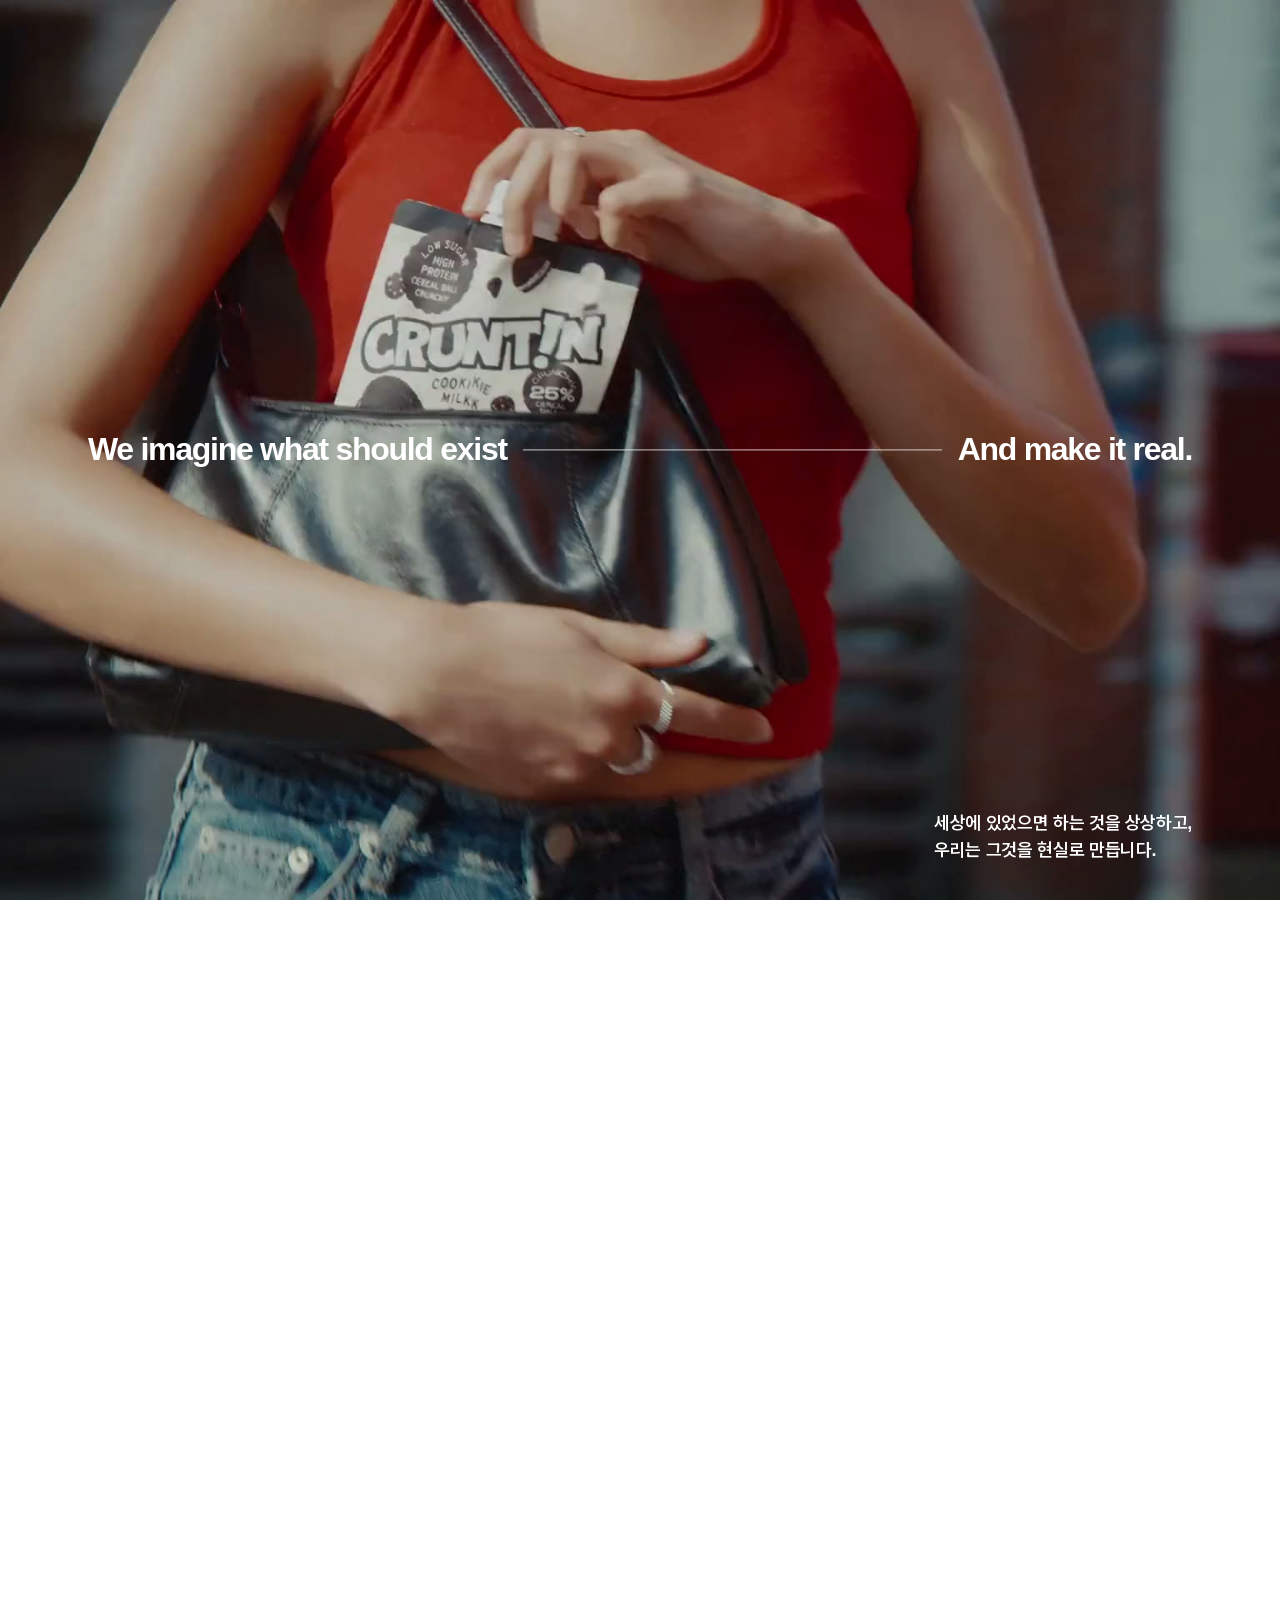
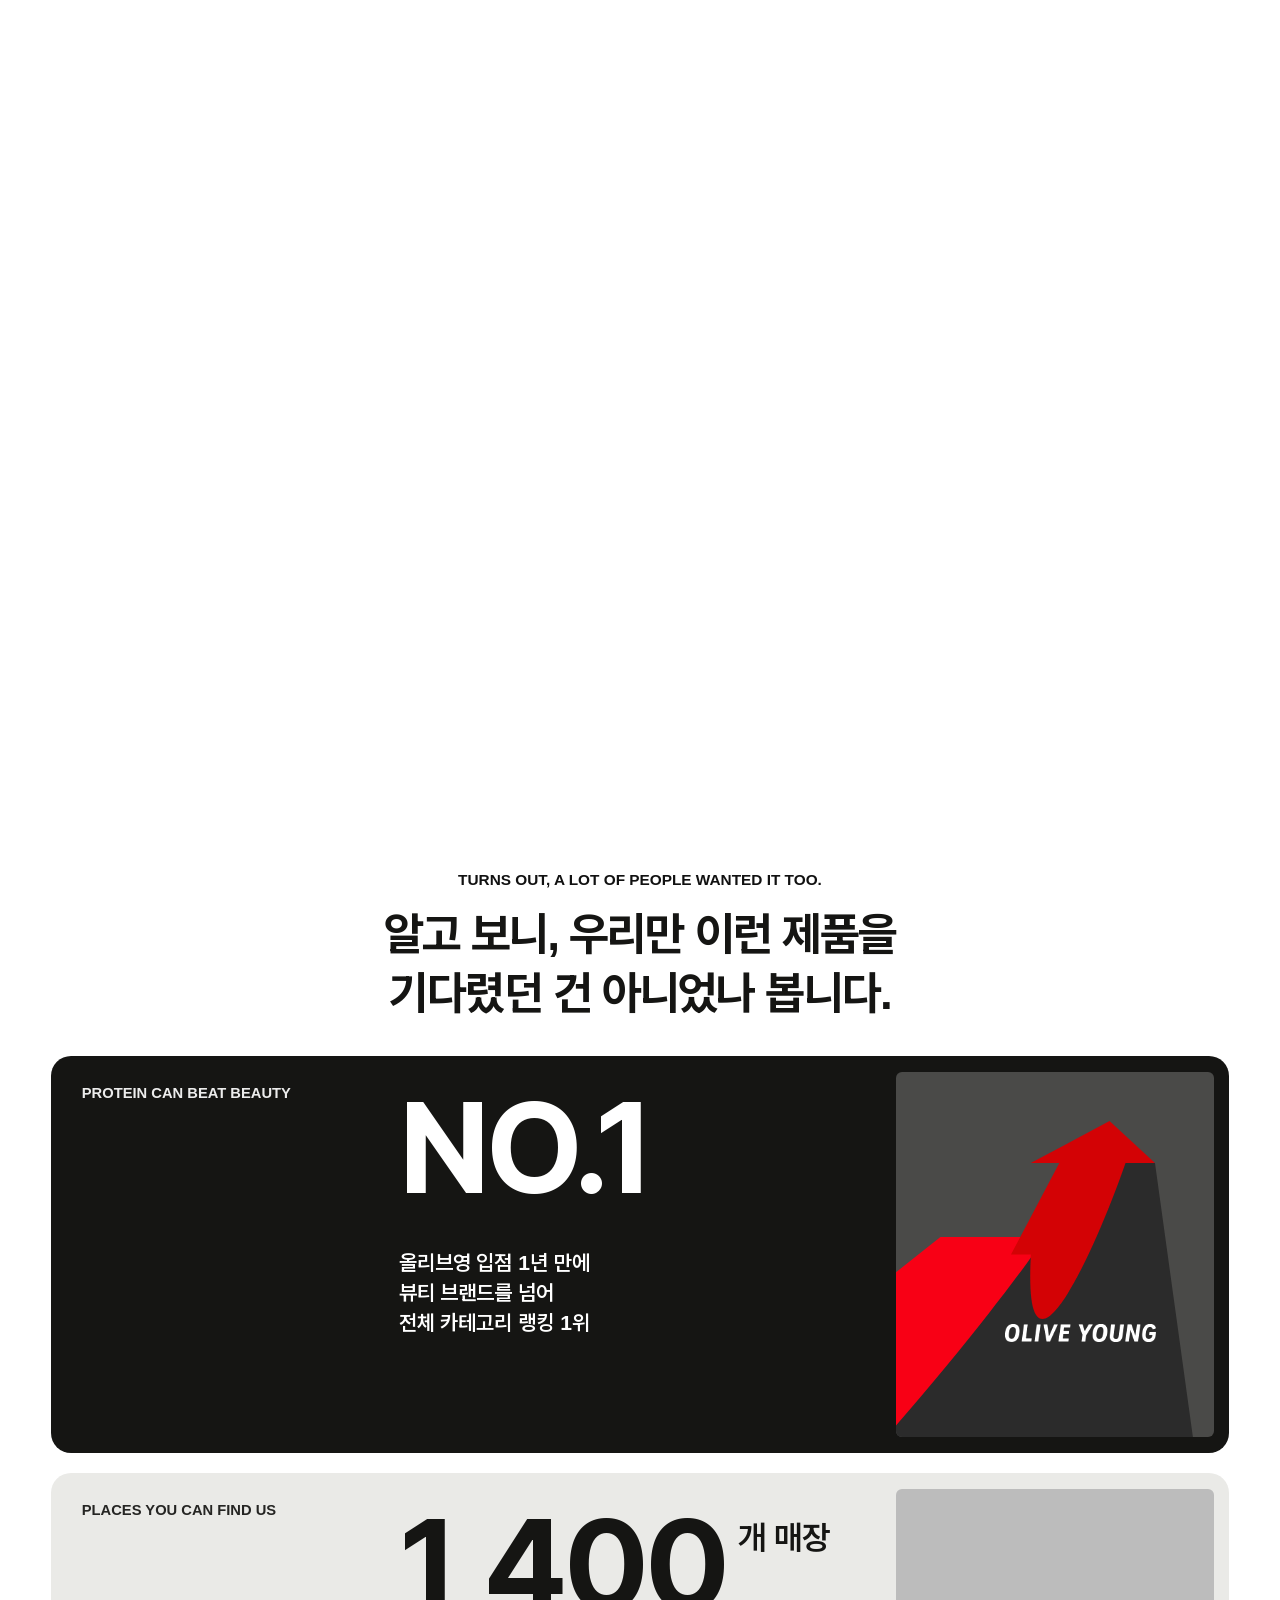
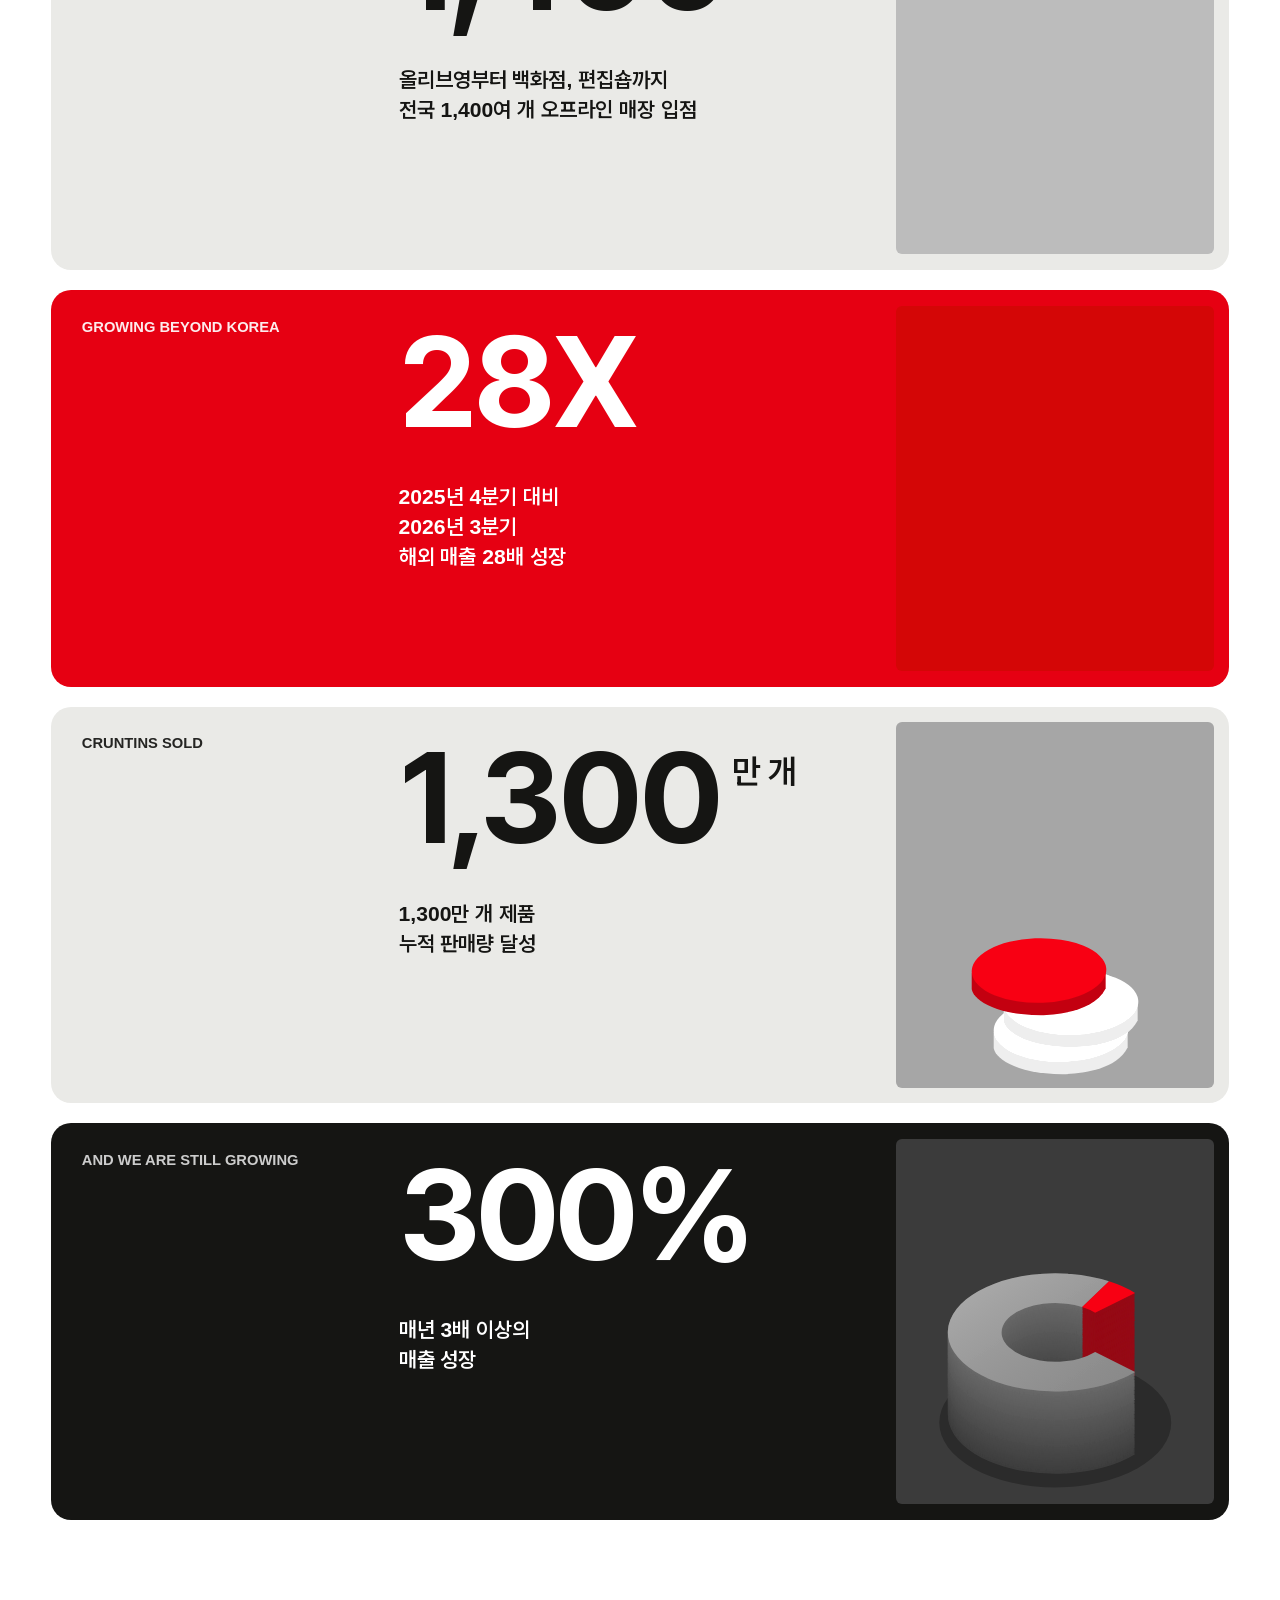
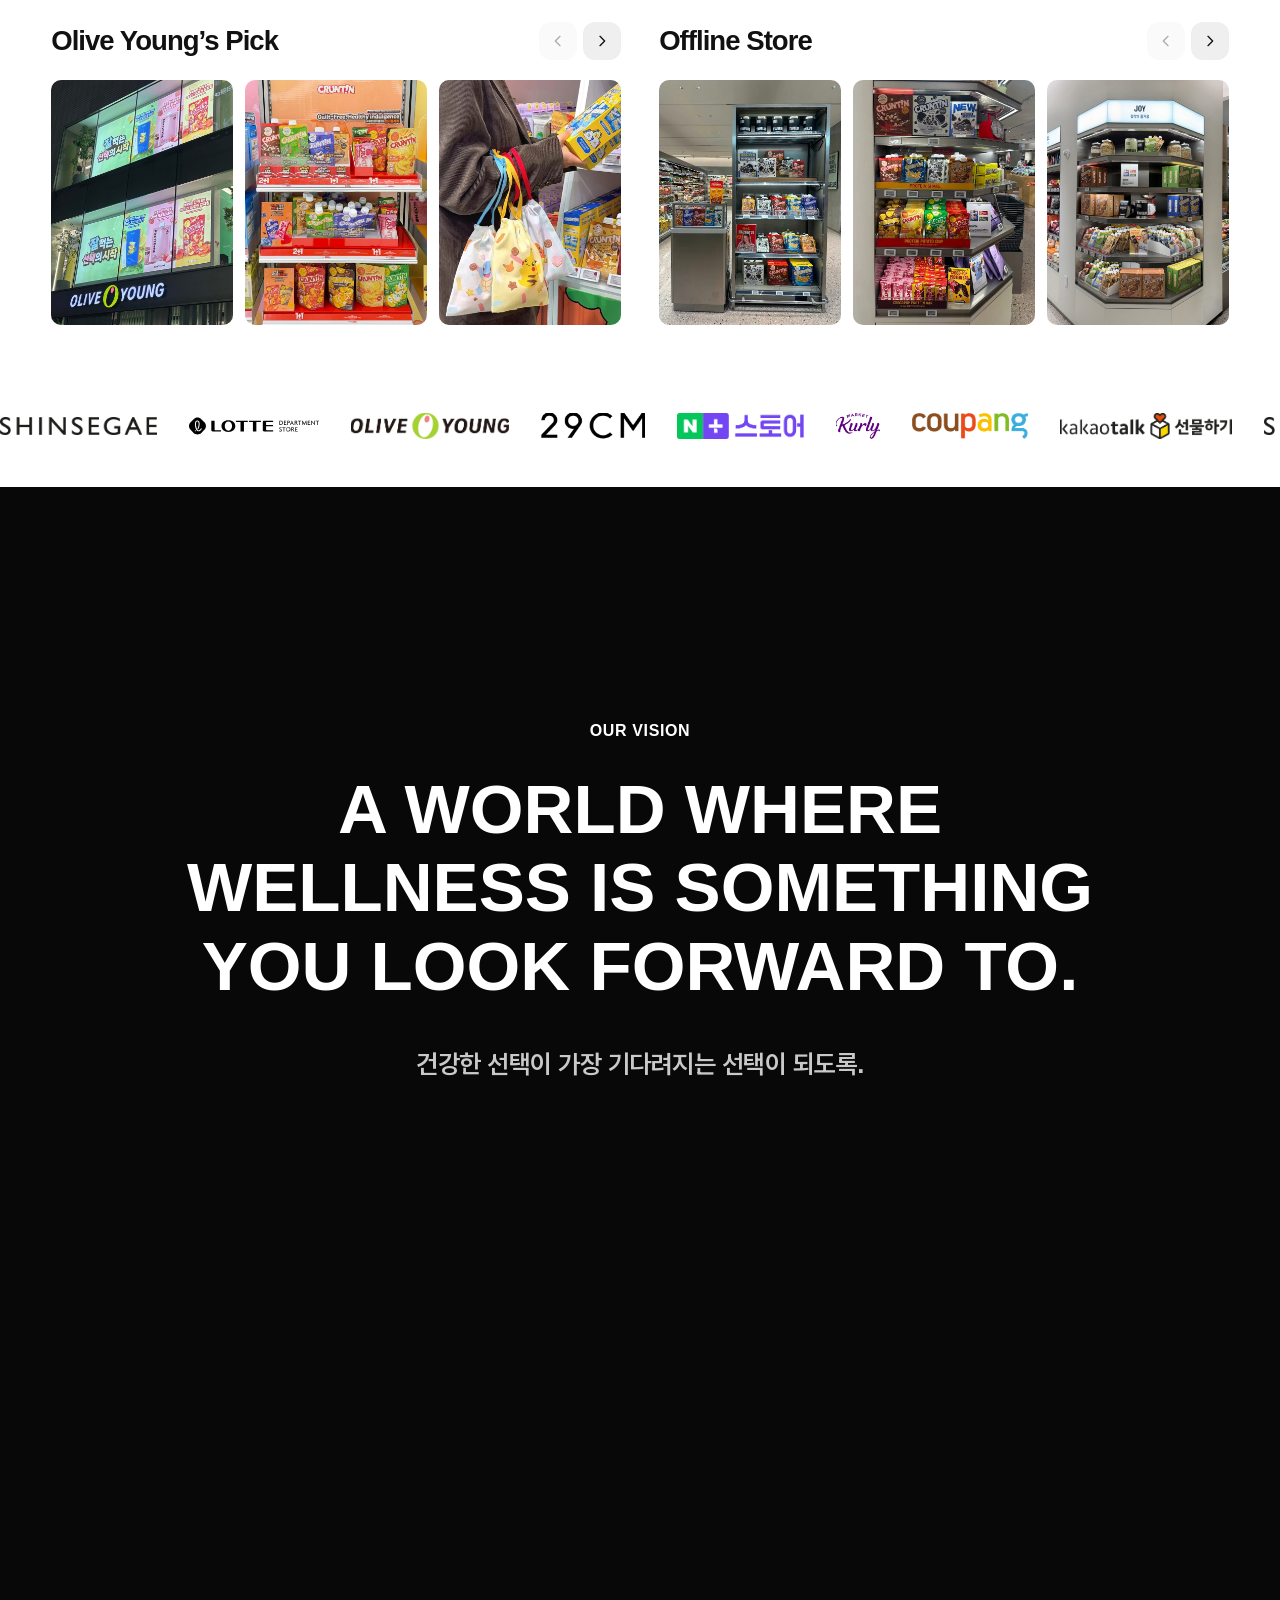
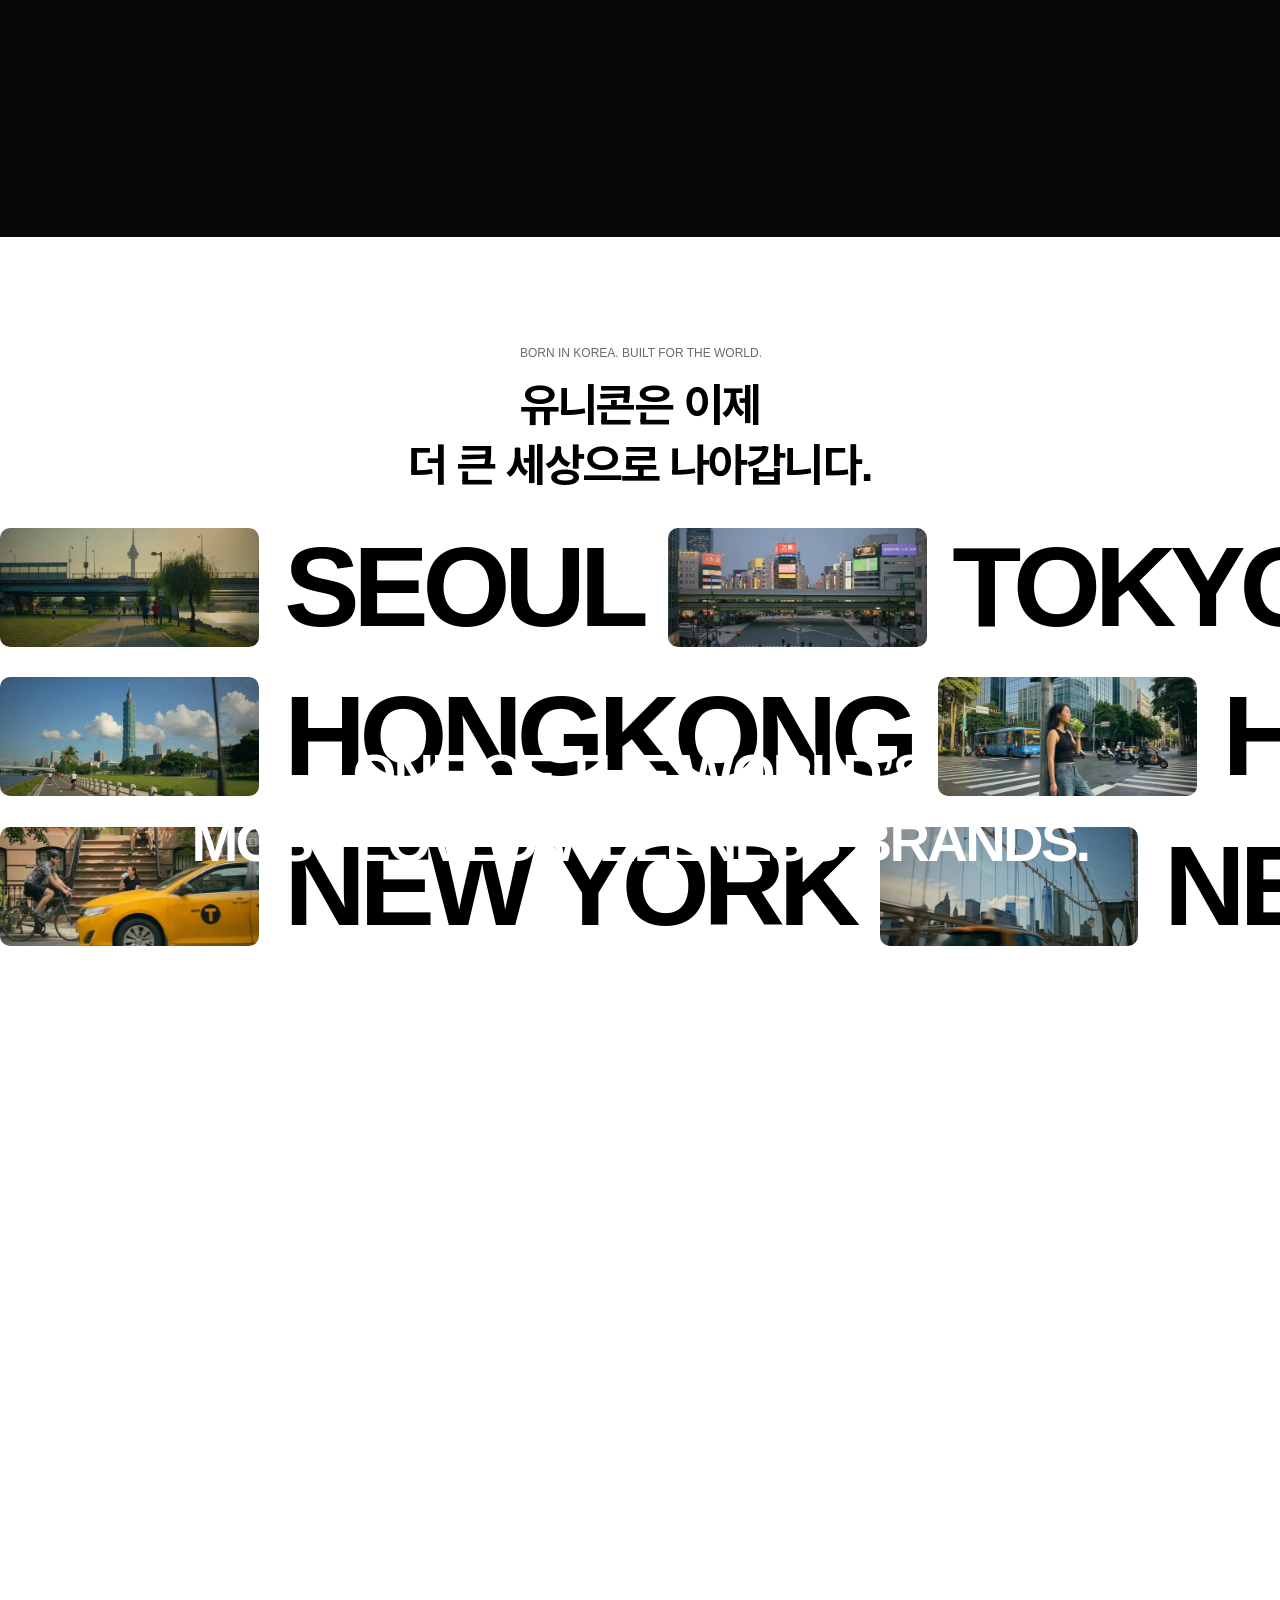
==== commit 8860a6c8: "검수용: 스타일·스크립트 주소에 버전 표시(수정이 바로 보이게) Co-Authored-By: Claude Fable 5.2 <noreply@anthropic.com>" ====
--- a/index.html
+++ b/index.html
@@ -89,7 +89,7 @@
 html body .growth-ill-revenue .revenue-piece-top{--piece-delay:.36s}
 html body .is-ill-play .growth-ill-revenue .revenue-piece{opacity:1;transform:translateY(0);transition:transform .7s cubic-bezier(.22,1,.36,1) var(--piece-delay),opacity .35s ease var(--piece-delay)}
 @media(prefers-reduced-motion:reduce){html body .growth-ill-revenue .revenue-piece{opacity:1;transform:none;transition:none}}
-</style><link rel="icon" href="/assets/favicon-32.png" sizes="32x32" type="image/png"><link rel="icon" href="/assets/favicon-192.png" sizes="192x192" type="image/png"><link rel="apple-touch-icon" href="/assets/apple-touch-icon.png"><style id="font-core">@font-face{font-family:"PretendardVariable";src:url("/assets/fonts/pretendard-variable-core.woff2") format("woff2");font-weight:100 900;font-style:normal;font-display:swap;unicode-range:U+20-7E,U+A0,U+A9,U+AE,U+B0,U+B7,U+D7,U+2009,U+200B,U+2010-2014,U+2018-2019,U+201C-201D,U+2022,U+2026-2027,U+203B,U+20A9,U+2122,U+2161,U+2190-2193,U+2197-2198,U+25B6,U+25CF,U+3008-300F,U+AC00-AC01,U+AC04,U+AC08,U+AC10-AC12,U+AC15,U+AC19,U+AC1C-AC1D,U+AC31,U+AC70,U+AC74,U+AC78,U+AC80-AC81,U+AC83,U+AC8C,U+ACA0,U+ACA8-ACA9,U+ACAC,U+ACB0,U+ACB9,U+ACBD,U+ACC4,U+ACE0,U+ACE7,U+ACF3,U+ACF5,U+ACFC,U+AD00,U+AD04,U+AD11,U+AD50,U+AD6C-AD6D,U+AD70,U+AD7F,U+AD81,U+AD8C,U+ADC0,U+ADDC,U+ADF8,U+ADFC,U+AE00,U+AE08-AE09,U+AE0B,U+AE30,U+AE34,U+AE38,U+AE40,U+AE4C,U+AE54,U+AE5D,U+AEBC,U+AED8,U+AFB8,U+AFC0,U+AFC8,U+B00C,U+B01C,U+B04A,U+B04C,U+B05D,U+B07C,U+B098,U+B09C,U+B0A8,U+B0AE,U+B0B4,U+B0B8,U+B0BC,U+B0C5,U+B0D0,U+B108,U+B110,U+B113,U+B118,U+B124,U+B140,U+B144,U+B178,U+B17C,U+B192-B193,U+B204,U+B208,U+B214-B215,U+B274,U+B290,U+B294,U+B298,U+B2A5-B2A6,U+B2C8,U+B2CC,U+B2D8,U+B2E4,U+B2E8,U+B2EB-B2EC,U+B2F4-B2F5,U+B2F9,U+B2FF-B300,U+B354-B355,U+B358,U+B35C,U+B364,U+B369,U+B36E,U+B370,U+B374,U+B3C4-B3C5,U+B3CC,U+B3D9,U+B3FC,U+B418,U+B41C,U+B420,U+B429,U+B450,U+B454,U+B458,U+B4A4,U+B4B7,U+B4DC-B4DD,U+B4E0,U+B4E4,U+B4EC-B4ED,U+B4F1,U+B514,U+B529,U+B530,U+B54C,U+B550,U+B5A4,U+B5A8,U+B5BB,U+B610,U+B6F0,U+B728,U+B73B,U+B744,U+B760,U+B77C,U+B780,U+B78C-B78D,U+B790,U+B798-B799,U+B79C,U+B7AB,U+B7AD,U+B7B5,U+B7C9,U+B7EC,U+B7F0,U+B7F4,U+B7FC-B7FD,U+B807-B808,U+B80C,U+B824-B825,U+B828,U+B82C,U+B838,U+B840,U+B85C-B85D,U+B860,U+B864,U+B86D,U+B86F,U+B8B0,U+B8CC,U+B8E8,U+B8F9,U+B958,U+B974,U+B978,U+B97C,U+B984-B985,U+B989,U+B9AC-B9AD,U+B9B0,U+B9B4,U+B9BC-B9BD,U+B9C1,U+B9C8,U+B9CC,U+B9CE,U+B9D0,U+B9DB,U+B9DD-B9DE,U+B9E4,U+B9E8,U+BA38-BA39,U+BA3C,U+BA48,U+BA54,U+BA58,U+BA70,U+BA74,U+BA85,U+BAA8-BAA9,U+BAAC,U+BAB0,U+BABB,U+BB34,U+BB36,U+BB38,U+BB3B-BB3C,U+BBAC,U+BBC0,U+BBF8,U+BBFC,U+BBFF-BC00,U+BC0F,U+BC11,U+BC14-BC16,U+BC18,U+BC1B-BC1C,U+BC25,U+BC29,U+BC30-BC31,U+BC84,U+BC88,U+BC8C,U+BC94-BC95,U+BCA0,U+BCA4,U+BCA8,U+BCC0,U+BCC4,U+BCF4-BCF5,U+BCF8,U+BCFC,U+BD05,U+BD10,U+BD80-BD81,U+BD84,U+BD88,U+BD99,U+BDF0,U+BE0C,U+BE14,U+BE44,U+BE48,U+BE4C,U+BE60,U+BE68,U+C05C,U+C0AC-C0AD,U+C0B0,U+C0B4,U+C0BC,U+C0C1,U+C0C8-C0C9,U+C0DD,U+C11C-C11D,U+C120,U+C124,U+C131,U+C138-C139,U+C13C,U+C14B,U+C154,U+C158,U+C18C-C18D,U+C194,U+C1A1,U+C1E0,U+C1FC,U+C20D,U+C218,U+C21C,U+C228,U+C250,U+C26C,U+C27D,U+C2A4,U+C2AC,U+C2B5,U+C2DC-C2DD,U+C2E0,U+C2E4,U+C2EC,U+C2F6,U+C313,U+C368,U+C4F0,U+C4F4,U+C4F8,U+C528-C529,U+C539,U+C544,U+C548,U+C54A,U+C54C,U+C555,U+C558-C559,U+C55E,U+C560-C561,U+C57C-C57D,U+C591,U+C598,U+C5B4-C5B5,U+C5B8,U+C5BC,U+C5C4-C5C8,U+C5D0-C5D1,U+C5D4,U+C5EC-C5ED,U+C5F0,U+C5F4,U+C5FD,U+C600-C601,U+C605-C606,U+C608,U+C624,U+C628,U+C62C,U+C62E,U+C634,U+C640,U+C644,U+C654,U+C678,U+C67C,U+C694,U+C6A9,U+C6B0,U+C6B4,U+C6B8,U+C6C0,U+C6C3,U+C6CC,U+C6D0,U+C6D4,U+C6F0,U+C704,U+C717,U+C720,U+C728,U+C73C,U+C740,U+C744,U+C74C,U+C751,U+C758,U+C774,U+C778,U+C77C-C77D,U+C784-C785,U+C788,U+C790-C791,U+C798,U+C7A1,U+C7A5,U+C7AC,U+C7C1,U+C800-C801,U+C804,U+C808,U+C810-C811,U+C815,U+C81C,U+C838,U+C84C,U+C870,U+C874,U+C885,U+C88B-C88C,U+C8FC,U+C900,U+C904,U+C911,U+C988-C989,U+C990,U+C99D,U+C9C0-C9C1,U+C9C4,U+C9C8,U+C9D0-C9D1,U+C9DC-C9DD,U+C9E7,U+C9F8,U+CABD,U+CAC0,U+CC0D,U+CC10,U+CC28-CC29,U+CC38,U+CC3D-CC3E,U+CC44,U+CC57,U+CC59,U+CC60,U+CC98,U+CC9C,U+CCA0,U+CCAB,U+CCAD,U+CCB4,U+CCD0,U+CCE4,U+CD08,U+CD1D,U+CD5C,U+CD94-CD95,U+CD98,U+CD9C,U+CDA4,U+CDA9,U+CDB0,U+CDC4,U+CDE8,U+CE20-CE21,U+CE58,U+CE5C,U+CE68-CE69,U+CE74,U+CE78,U+CE90,U+CEA1,U+CEE4,U+CEE8,U+CEEC,U+CEF4,U+CF00,U+CF13,U+CF54,U+CF58,U+CF5C,U+CF70,U+CFE0,U+D004,U+D050,U+D06C,U+D070,U+D074,U+D07C,U+D0A4,U+D0A8,U+D0B9,U+D0C0-D0C1,U+D0C4,U+D0D0,U+D0D3,U+D0DC-D0DD,U+D0ED,U+D130,U+D134,U+D14C-D14D,U+D150,U+D1A0-D1A1,U+D1B1,U+D1B5,U+D1F4,U+D280,U+D2B8-D2B9,U+D2BC,U+D2C0,U+D2F0,U+D2F4,U+D300,U+D305,U+D30C,U+D310,U+D31D,U+D328-D329,U+D32C,U+D37C,U+D398,U+D3AB,U+D3B4,U+D3B8,U+D3BC,U+D3C9,U+D3EC-D3ED,U+D3F0,U+D3F4,U+D3FC,U+D45C,U+D480,U+D488,U+D504,U+D50C,U+D53C-D53D,U+D544,U+D54F,U+D551,U+D558,U+D55C,U+D560,U+D568-D569,U+D56D,U+D574,U+D584,U+D588-D589,U+D5A5,U+D5C8,U+D5D8,U+D5E4,U+D5EC,U+D600,U+D604,U+D611,U+D615,U+D61C,U+D638-D639,U+D648,U+D654-D655,U+D658,U+D65C,U+D669,U+D68C-D68D,U+D6A8,U+D6C4,U+D718,U+D734,U+D750,U+D754,U+D76C,U+D770,U+D788,U+D798-D799}@font-face{font-family:"Pretendard";src:url("/assets/fonts/pretendard-800-core.woff2") format("woff2");font-weight:800;font-style:normal;font-display:swap;unicode-range:U+20-7E,U+A0,U+A9,U+AE,U+B0,U+B7,U+D7,U+2009,U+200B,U+2010-2014,U+2018-2019,U+201C-201D,U+2022,U+2026-2027,U+203B,U+20A9,U+2122,U+2161,U+2190-2193,U+2197-2198,U+25B6,U+25CF,U+3008-300F,U+AC00-AC01,U+AC04,U+AC08,U+AC10-AC12,U+AC15,U+AC19,U+AC1C-AC1D,U+AC31,U+AC70,U+AC74,U+AC78,U+AC80-AC81,U+AC83,U+AC8C,U+ACA0,U+ACA8-ACA9,U+ACAC,U+ACB0,U+ACB9,U+ACBD,U+ACC4,U+ACE0,U+ACE7,U+ACF3,U+ACF5,U+ACFC,U+AD00,U+AD04,U+AD11,U+AD50,U+AD6C-AD6D,U+AD70,U+AD7F,U+AD81,U+AD8C,U+ADC0,U+ADDC,U+ADF8,U+ADFC,U+AE00,U+AE08-AE09,U+AE0B,U+AE30,U+AE34,U+AE38,U+AE40,U+AE4C,U+AE54,U+AE5D,U+AEBC,U+AED8,U+AFB8,U+AFC0,U+AFC8,U+B00C,U+B01C,U+B04A,U+B04C,U+B05D,U+B07C,U+B098,U+B09C,U+B0A8,U+B0AE,U+B0B4,U+B0B8,U+B0BC,U+B0C5,U+B0D0,U+B108,U+B110,U+B113,U+B118,U+B124,U+B140,U+B144,U+B178,U+B17C,U+B192-B193,U+B204,U+B208,U+B214-B215,U+B274,U+B290,U+B294,U+B298,U+B2A5-B2A6,U+B2C8,U+B2CC,U+B2D8,U+B2E4,U+B2E8,U+B2EB-B2EC,U+B2F4-B2F5,U+B2F9,U+B2FF-B300,U+B354-B355,U+B358,U+B35C,U+B364,U+B369,U+B36E,U+B370,U+B374,U+B3C4-B3C5,U+B3CC,U+B3D9,U+B3FC,U+B418,U+B41C,U+B420,U+B429,U+B450,U+B454,U+B458,U+B4A4,U+B4B7,U+B4DC-B4DD,U+B4E0,U+B4E4,U+B4EC-B4ED,U+B4F1,U+B514,U+B529,U+B530,U+B54C,U+B550,U+B5A4,U+B5A8,U+B5BB,U+B610,U+B6F0,U+B728,U+B73B,U+B744,U+B760,U+B77C,U+B780,U+B78C-B78D,U+B790,U+B798-B799,U+B79C,U+B7AB,U+B7AD,U+B7B5,U+B7C9,U+B7EC,U+B7F0,U+B7F4,U+B7FC-B7FD,U+B807-B808,U+B80C,U+B824-B825,U+B828,U+B82C,U+B838,U+B840,U+B85C-B85D,U+B860,U+B864,U+B86D,U+B86F,U+B8B0,U+B8CC,U+B8E8,U+B8F9,U+B958,U+B974,U+B978,U+B97C,U+B984-B985,U+B989,U+B9AC-B9AD,U+B9B0,U+B9B4,U+B9BC-B9BD,U+B9C1,U+B9C8,U+B9CC,U+B9CE,U+B9D0,U+B9DB,U+B9DD-B9DE,U+B9E4,U+B9E8,U+BA38-BA39,U+BA3C,U+BA48,U+BA54,U+BA58,U+BA70,U+BA74,U+BA85,U+BAA8-BAA9,U+BAAC,U+BAB0,U+BABB,U+BB34,U+BB36,U+BB38,U+BB3B-BB3C,U+BBAC,U+BBC0,U+BBF8,U+BBFC,U+BBFF-BC00,U+BC0F,U+BC11,U+BC14-BC16,U+BC18,U+BC1B-BC1C,U+BC25,U+BC29,U+BC30-BC31,U+BC84,U+BC88,U+BC8C,U+BC94-BC95,U+BCA0,U+BCA4,U+BCA8,U+BCC0,U+BCC4,U+BCF4-BCF5,U+BCF8,U+BCFC,U+BD05,U+BD10,U+BD80-BD81,U+BD84,U+BD88,U+BD99,U+BDF0,U+BE0C,U+BE14,U+BE44,U+BE48,U+BE4C,U+BE60,U+BE68,U+C05C,U+C0AC-C0AD,U+C0B0,U+C0B4,U+C0BC,U+C0C1,U+C0C8-C0C9,U+C0DD,U+C11C-C11D,U+C120,U+C124,U+C131,U+C138-C139,U+C13C,U+C14B,U+C154,U+C158,U+C18C-C18D,U+C194,U+C1A1,U+C1E0,U+C1FC,U+C20D,U+C218,U+C21C,U+C228,U+C250,U+C26C,U+C27D,U+C2A4,U+C2AC,U+C2B5,U+C2DC-C2DD,U+C2E0,U+C2E4,U+C2EC,U+C2F6,U+C313,U+C368,U+C4F0,U+C4F4,U+C4F8,U+C528-C529,U+C539,U+C544,U+C548,U+C54A,U+C54C,U+C555,U+C558-C559,U+C55E,U+C560-C561,U+C57C-C57D,U+C591,U+C598,U+C5B4-C5B5,U+C5B8,U+C5BC,U+C5C4-C5C8,U+C5D0-C5D1,U+C5D4,U+C5EC-C5ED,U+C5F0,U+C5F4,U+C5FD,U+C600-C601,U+C605-C606,U+C608,U+C624,U+C628,U+C62C,U+C62E,U+C634,U+C640,U+C644,U+C654,U+C678,U+C67C,U+C694,U+C6A9,U+C6B0,U+C6B4,U+C6B8,U+C6C0,U+C6C3,U+C6CC,U+C6D0,U+C6D4,U+C6F0,U+C704,U+C717,U+C720,U+C728,U+C73C,U+C740,U+C744,U+C74C,U+C751,U+C758,U+C774,U+C778,U+C77C-C77D,U+C784-C785,U+C788,U+C790-C791,U+C798,U+C7A1,U+C7A5,U+C7AC,U+C7C1,U+C800-C801,U+C804,U+C808,U+C810-C811,U+C815,U+C81C,U+C838,U+C84C,U+C870,U+C874,U+C885,U+C88B-C88C,U+C8FC,U+C900,U+C904,U+C911,U+C988-C989,U+C990,U+C99D,U+C9C0-C9C1,U+C9C4,U+C9C8,U+C9D0-C9D1,U+C9DC-C9DD,U+C9E7,U+C9F8,U+CABD,U+CAC0,U+CC0D,U+CC10,U+CC28-CC29,U+CC38,U+CC3D-CC3E,U+CC44,U+CC57,U+CC59,U+CC60,U+CC98,U+CC9C,U+CCA0,U+CCAB,U+CCAD,U+CCB4,U+CCD0,U+CCE4,U+CD08,U+CD1D,U+CD5C,U+CD94-CD95,U+CD98,U+CD9C,U+CDA4,U+CDA9,U+CDB0,U+CDC4,U+CDE8,U+CE20-CE21,U+CE58,U+CE5C,U+CE68-CE69,U+CE74,U+CE78,U+CE90,U+CEA1,U+CEE4,U+CEE8,U+CEEC,U+CEF4,U+CF00,U+CF13,U+CF54,U+CF58,U+CF5C,U+CF70,U+CFE0,U+D004,U+D050,U+D06C,U+D070,U+D074,U+D07C,U+D0A4,U+D0A8,U+D0B9,U+D0C0-D0C1,U+D0C4,U+D0D0,U+D0D3,U+D0DC-D0DD,U+D0ED,U+D130,U+D134,U+D14C-D14D,U+D150,U+D1A0-D1A1,U+D1B1,U+D1B5,U+D1F4,U+D280,U+D2B8-D2B9,U+D2BC,U+D2C0,U+D2F0,U+D2F4,U+D300,U+D305,U+D30C,U+D310,U+D31D,U+D328-D329,U+D32C,U+D37C,U+D398,U+D3AB,U+D3B4,U+D3B8,U+D3BC,U+D3C9,U+D3EC-D3ED,U+D3F0,U+D3F4,U+D3FC,U+D45C,U+D480,U+D488,U+D504,U+D50C,U+D53C-D53D,U+D544,U+D54F,U+D551,U+D558,U+D55C,U+D560,U+D568-D569,U+D56D,U+D574,U+D584,U+D588-D589,U+D5A5,U+D5C8,U+D5D8,U+D5E4,U+D5EC,U+D600,U+D604,U+D611,U+D615,U+D61C,U+D638-D639,U+D648,U+D654-D655,U+D658,U+D65C,U+D669,U+D68C-D68D,U+D6A8,U+D6C4,U+D718,U+D734,U+D750,U+D754,U+D76C,U+D770,U+D788,U+D798-D799}@font-face{font-family:"Pretendard";src:url("/assets/fonts/pretendard-700-hangul-core.woff2") format("woff2");font-weight:800;font-style:normal;font-display:swap;unicode-range:U+AC00-AC01,U+AC04,U+AC08,U+AC10-AC12,U+AC15,U+AC19,U+AC1C-AC1D,U+AC31,U+AC70,U+AC74,U+AC78,U+AC80-AC81,U+AC83,U+AC8C,U+ACA0,U+ACA8-ACA9,U+ACAC,U+ACB0,U+ACB9,U+ACBD,U+ACC4,U+ACE0,U+ACE7,U+ACF3,U+ACF5,U+ACFC,U+AD00,U+AD04,U+AD11,U+AD50,U+AD6C-AD6D,U+AD70,U+AD7F,U+AD81,U+AD8C,U+ADC0,U+ADDC,U+ADF8,U+ADFC,U+AE00,U+AE08-AE09,U+AE0B,U+AE30,U+AE34,U+AE38,U+AE40,U+AE4C,U+AE54,U+AE5D,U+AEBC,U+AED8,U+AFB8,U+AFC0,U+AFC8,U+B00C,U+B01C,U+B04A,U+B04C,U+B05D,U+B07C,U+B098,U+B09C,U+B0A8,U+B0AE,U+B0B4,U+B0B8,U+B0BC,U+B0C5,U+B0D0,U+B108,U+B110,U+B113,U+B118,U+B124,U+B140,U+B144,U+B178,U+B17C,U+B192-B193,U+B204,U+B208,U+B214-B215,U+B274,U+B290,U+B294,U+B298,U+B2A5-B2A6,U+B2C8,U+B2CC,U+B2D8,U+B2E4,U+B2E8,U+B2EB-B2EC,U+B2F4-B2F5,U+B2F9,U+B2FF-B300,U+B354-B355,U+B358,U+B35C,U+B364,U+B369,U+B36E,U+B370,U+B374,U+B3C4-B3C5,U+B3CC,U+B3D9,U+B3FC,U+B418,U+B41C,U+B420,U+B429,U+B450,U+B454,U+B458,U+B4A4,U+B4B7,U+B4DC-B4DD,U+B4E0,U+B4E4,U+B4EC-B4ED,U+B4F1,U+B514,U+B529,U+B530,U+B54C,U+B550,U+B5A4,U+B5A8,U+B5BB,U+B610,U+B6F0,U+B728,U+B73B,U+B744,U+B760,U+B77C,U+B780,U+B78C-B78D,U+B790,U+B798-B799,U+B79C,U+B7AB,U+B7AD,U+B7B5,U+B7C9,U+B7EC,U+B7F0,U+B7F4,U+B7FC-B7FD,U+B807-B808,U+B80C,U+B824-B825,U+B828,U+B82C,U+B838,U+B840,U+B85C-B85D,U+B860,U+B864,U+B86D,U+B86F,U+B8B0,U+B8CC,U+B8E8,U+B8F9,U+B958,U+B974,U+B978,U+B97C,U+B984-B985,U+B989,U+B9AC-B9AD,U+B9B0,U+B9B4,U+B9BC-B9BD,U+B9C1,U+B9C8,U+B9CC,U+B9CE,U+B9D0,U+B9DB,U+B9DD-B9DE,U+B9E4,U+B9E8,U+BA38-BA39,U+BA3C,U+BA48,U+BA54,U+BA58,U+BA70,U+BA74,U+BA85,U+BAA8-BAA9,U+BAAC,U+BAB0,U+BABB,U+BB34,U+BB36,U+BB38,U+BB3B-BB3C,U+BBAC,U+BBC0,U+BBF8,U+BBFC,U+BBFF-BC00,U+BC0F,U+BC11,U+BC14-BC16,U+BC18,U+BC1B-BC1C,U+BC25,U+BC29,U+BC30-BC31,U+BC84,U+BC88,U+BC8C,U+BC94-BC95,U+BCA0,U+BCA4,U+BCA8,U+BCC0,U+BCC4,U+BCF4-BCF5,U+BCF8,U+BCFC,U+BD05,U+BD10,U+BD80-BD81,U+BD84,U+BD88,U+BD99,U+BDF0,U+BE0C,U+BE14,U+BE44,U+BE48,U+BE4C,U+BE60,U+BE68,U+C05C,U+C0AC-C0AD,U+C0B0,U+C0B4,U+C0BC,U+C0C1,U+C0C8-C0C9,U+C0DD,U+C11C-C11D,U+C120,U+C124,U+C131,U+C138-C139,U+C13C,U+C14B,U+C154,U+C158,U+C18C-C18D,U+C194,U+C1A1,U+C1E0,U+C1FC,U+C20D,U+C218,U+C21C,U+C228,U+C250,U+C26C,U+C27D,U+C2A4,U+C2AC,U+C2B5,U+C2DC-C2DD,U+C2E0,U+C2E4,U+C2EC,U+C2F6,U+C313,U+C368,U+C4F0,U+C4F4,U+C4F8,U+C528-C529,U+C539,U+C544,U+C548,U+C54A,U+C54C,U+C555,U+C558-C559,U+C55E,U+C560-C561,U+C57C-C57D,U+C591,U+C598,U+C5B4-C5B5,U+C5B8,U+C5BC,U+C5C4-C5C8,U+C5D0-C5D1,U+C5D4,U+C5EC-C5ED,U+C5F0,U+C5F4,U+C5FD,U+C600-C601,U+C605-C606,U+C608,U+C624,U+C628,U+C62C,U+C62E,U+C634,U+C640,U+C644,U+C654,U+C678,U+C67C,U+C694,U+C6A9,U+C6B0,U+C6B4,U+C6B8,U+C6C0,U+C6C3,U+C6CC,U+C6D0,U+C6D4,U+C6F0,U+C704,U+C717,U+C720,U+C728,U+C73C,U+C740,U+C744,U+C74C,U+C751,U+C758,U+C774,U+C778,U+C77C-C77D,U+C784-C785,U+C788,U+C790-C791,U+C798,U+C7A1,U+C7A5,U+C7AC,U+C7C1,U+C800-C801,U+C804,U+C808,U+C810-C811,U+C815,U+C81C,U+C838,U+C84C,U+C870,U+C874,U+C885,U+C88B-C88C,U+C8FC,U+C900,U+C904,U+C911,U+C988-C989,U+C990,U+C99D,U+C9C0-C9C1,U+C9C4,U+C9C8,U+C9D0-C9D1,U+C9DC-C9DD,U+C9E7,U+C9F8,U+CABD,U+CAC0,U+CC0D,U+CC10,U+CC28-CC29,U+CC38,U+CC3D-CC3E,U+CC44,U+CC57,U+CC59,U+CC60,U+CC98,U+CC9C,U+CCA0,U+CCAB,U+CCAD,U+CCB4,U+CCD0,U+CCE4,U+CD08,U+CD1D,U+CD5C,U+CD94-CD95,U+CD98,U+CD9C,U+CDA4,U+CDA9,U+CDB0,U+CDC4,U+CDE8,U+CE20-CE21,U+CE58,U+CE5C,U+CE68-CE69,U+CE74,U+CE78,U+CE90,U+CEA1,U+CEE4,U+CEE8,U+CEEC,U+CEF4,U+CF00,U+CF13,U+CF54,U+CF58,U+CF5C,U+CF70,U+CFE0,U+D004,U+D050,U+D06C,U+D070,U+D074,U+D07C,U+D0A4,U+D0A8,U+D0B9,U+D0C0-D0C1,U+D0C4,U+D0D0,U+D0D3,U+D0DC-D0DD,U+D0ED,U+D130,U+D134,U+D14C-D14D,U+D150,U+D1A0-D1A1,U+D1B1,U+D1B5,U+D1F4,U+D280,U+D2B8-D2B9,U+D2BC,U+D2C0,U+D2F0,U+D2F4,U+D300,U+D305,U+D30C,U+D310,U+D31D,U+D328-D329,U+D32C,U+D37C,U+D398,U+D3AB,U+D3B4,U+D3B8,U+D3BC,U+D3C9,U+D3EC-D3ED,U+D3F0,U+D3F4,U+D3FC,U+D45C,U+D480,U+D488,U+D504,U+D50C,U+D53C-D53D,U+D544,U+D54F,U+D551,U+D558,U+D55C,U+D560,U+D568-D569,U+D56D,U+D574,U+D584,U+D588-D589,U+D5A5,U+D5C8,U+D5D8,U+D5E4,U+D5EC,U+D600,U+D604,U+D611,U+D615,U+D61C,U+D638-D639,U+D648,U+D654-D655,U+D658,U+D65C,U+D669,U+D68C-D68D,U+D6A8,U+D6C4,U+D718,U+D734,U+D750,U+D754,U+D76C,U+D770,U+D788,U+D798-D799}</style><link rel="stylesheet" href="/i18n.css"></head><body class="page-company approved-page approved-company feedback-v2"><header class="approved-header"><a href="/" class="approved-logo" aria-label="YOUR UNICORN 홈"><svg xmlns="http://www.w3.org/2000/svg" viewBox="129 498 480.843331 178.239376" role="img" aria-label="YOUR UN!CORN"><path fill="#E60012" fill-rule="evenodd" d="M 174.064293 578.331032 L 158.056379 578.331032 C 156.531816 578.331032 155.769535 577.568749 155.769535 576.044182 L 155.769535 547.682823 L 129.336301 500.735245 C 129.112100 500.286843 129.000000 499.860863 129.000000 499.479721 C 129.000000 499.031319 129.179360 498.650185 129.515661 498.403565 C 129.851962 498.134522 130.345203 498.000000 130.950544 498.000000 L 149.716122 498.000000 C 150.971645 498.000000 151.868446 498.582924 152.406527 499.726342 L 166.239697 528.491265 L 179.602043 499.726342 C 180.095284 498.582924 180.992088 498.000000 182.292450 498.000000 L 201.170128 498.000000 C 201.775467 498.000000 202.246292 498.134522 202.605019 498.403565 C 202.941315 498.672600 203.120674 499.031319 203.120674 499.479721 C 203.120674 499.860863 203.008575 500.286843 202.784370 500.735245 L 176.373554 547.570725 L 176.373554 576.044182 C 176.373554 577.568749 175.611279 578.331032 174.086716 578.331032 L 174.064293 578.331032 Z  M 302.621246 574.116058 C 297.419796 571.268714 293.451435 567.345207 290.716190 562.300697 C 287.980944 557.278602 286.635742 551.561492 286.635742 545.149360 L 286.635742 500.286842 C 286.635742 498.762283 287.398033 498.000000 288.922596 498.000000 L 304.930507 498.000000 C 306.455070 498.000000 307.217346 498.762283 307.217346 500.286842 L 307.217346 542.257171 C 307.217346 545.687439 307.777847 548.691722 308.898849 551.225189 C 310.019851 553.781074 311.634107 555.754036 313.764011 557.144081 C 315.871496 558.534122 318.337690 559.229145 321.162617 559.229145 C 323.987541 559.229145 326.521015 558.534122 328.650921 557.144081 C 330.780826 555.754036 332.417476 553.781074 333.560901 551.225189 C 334.704323 548.669303 335.287254 545.687439 335.287254 542.257171 L 335.287254 500.286842 C 335.287254 498.762283 336.049526 498.000000 337.574089 498.000000 L 353.582001 498.000000 C 355.106567 498.000000 355.868858 498.762283 355.868858 500.286842 L 355.868858 545.171779 C 355.868858 551.583911 354.501228 557.301025 351.743561 562.323112 C 349.008312 567.345207 345.017540 571.291130 339.793670 574.138473 C 334.569797 576.985824 328.359451 578.398284 321.162617 578.398284 C 313.965782 578.398284 307.800272 576.985824 302.598821 574.138473 L 302.621246 574.116058 Z  M 365.329554 576.044182 L 365.329554 500.286843 C 365.329554 498.762284 366.091828 498.000000 367.616391 498.000000 L 400.035774 498.000000 C 405.573528 498.000000 410.461105 499.143425 414.720913 501.452690 C 418.980721 503.761956 422.321301 506.990441 424.697826 511.115723 C 427.074352 515.263436 428.262608 519.994065 428.262608 525.330036 C 428.262608 530.666008 427.208878 534.813717 425.123814 538.445767 C 423.016331 542.077813 420.101704 545.059677 416.312718 547.346524 L 430.504608 575.640625 C 430.728813 576.089028 430.840935 576.492577 430.840935 576.851296 C 430.840935 577.299698 430.661560 577.680847 430.302841 577.927468 C 429.944115 578.196511 429.450890 578.331032 428.845551 578.331032 L 410.550781 578.331032 C 409.295261 578.331032 408.398449 577.748108 407.860367 576.604683 L 396.650345 552.637654 C 396.067423 552.682495 395.260305 552.704914 394.184143 552.704914 L 385.888733 552.704914 L 385.888733 576.044182 C 385.888733 577.568749 385.126440 578.331032 383.601877 578.331032 L 367.593966 578.331032 C 366.069403 578.331032 365.307129 577.568749 365.307129 576.044182 L 365.329554 576.044182 Z  M 402.905541 533.916916 C 404.318001 532.997692 405.416592 531.787011 406.223713 530.262448 C 407.030834 528.737885 407.434399 527.123642 407.434399 525.397297 C 407.434399 522.393013 406.560001 520.061325 404.811241 518.447083 C 403.062477 516.832840 400.910156 516.025719 398.354271 516.025719 L 385.955990 516.025719 L 385.955990 535.306958 L 398.197334 535.306958 C 399.946095 535.306958 401.537926 534.858559 402.950390 533.939335 L 402.905541 533.916916 Z  M 144.985494 671.710564 C 139.784042 668.863220 135.815694 664.939705 133.080449 659.895195 C 130.345203 654.873100 129.000000 649.155987 129.000000 642.743855 L 129.000000 597.858925 C 129.000000 596.334366 129.762282 595.572083 131.286845 595.572083 L 147.294758 595.572083 C 148.819321 595.572083 149.581604 596.334366 149.581604 597.858925 L 149.581604 639.829250 C 149.581604 643.259518 150.142105 646.263809 151.263107 648.797276 C 152.384109 651.353161 153.998352 653.326126 156.128258 654.716168 C 158.235741 656.106209 160.701944 656.801231 163.526871 656.801231 C 166.351795 656.801231 168.885262 656.106209 171.015167 654.716168 C 173.145069 653.326126 174.781734 651.353161 175.925159 648.797276 C 177.068581 646.241390 177.651501 643.259518 177.651501 639.829250 L 177.651501 597.858925 C 177.651501 596.334366 178.413780 595.572083 179.938343 595.572083 L 195.946259 595.572083 C 197.470825 595.572083 198.233101 596.334366 198.233101 597.858925 L 198.233101 642.743855 C 198.233101 649.155987 196.865486 654.873100 194.107819 659.895195 C 191.372570 664.917282 187.381798 668.863220 182.157928 671.710564 C 176.934055 674.557915 170.723705 675.970360 163.526871 675.970360 C 156.330036 675.970360 150.164524 674.557915 144.963073 671.710564 L 144.985494 671.710564 Z  M 225.630253 675.925575 L 210.182842 675.925575 C 208.658279 675.925575 207.895996 675.163284 207.895996 673.638718 L 207.895996 597.881386 C 207.895996 596.356827 208.658279 595.594543 210.182842 595.594543 L 227.849840 595.594543 C 229.060524 595.594543 229.979748 596.087784 230.585089 597.074264 L 257.982380 640.995136 L 257.982380 597.881386 C 257.982380 596.356827 258.744663 595.594543 260.269226 595.594543 L 275.716644 595.594543 C 277.241211 595.594543 278.003479 596.356827 278.003479 597.881386 L 278.003479 673.638718 C 278.003479 675.163284 277.241211 675.925575 275.716644 675.925575 L 260.000187 675.925575 C 258.811924 675.925575 257.892700 675.432327 257.264938 674.445839 L 227.939524 628.013935 L 227.939524 673.638718 C 227.939524 675.163284 227.177240 675.925575 225.652677 675.925575 L 225.630253 675.925575 Z  M 336.296291 670.454971 C 330.130778 666.845337 325.288054 661.980194 321.745686 655.837104 C 318.203319 649.694011 316.432129 642.945572 316.432129 635.591797 C 316.432129 628.238022 318.203319 621.489593 321.745686 615.346496 C 325.288054 609.203407 330.130774 604.360679 336.273867 600.818306 C 342.416960 597.275940 349.232666 595.504760 356.743382 595.504760 C 361.294647 595.504760 365.666550 596.199775 369.836678 597.589821 C 374.006806 598.979858 377.795807 600.952827 381.181236 603.486290 C 381.808998 603.957115 382.122871 604.517616 382.122871 605.145378 C 382.122871 605.616195 381.943512 606.109436 381.562370 606.580261 L 372.616776 618.283527 C 372.101116 618.911289 371.540604 619.225166 370.957680 619.225166 C 370.486858 619.225166 369.993622 619.068222 369.522801 618.731922 C 367.639515 617.453979 365.599300 616.422660 363.402138 615.660377 C 361.204971 614.898094 358.962959 614.539375 356.720955 614.539375 C 353.156166 614.539375 349.815586 615.458603 346.744042 617.319465 C 343.650074 619.180328 341.183859 621.713791 339.322994 624.964698 C 337.462130 628.193187 336.542914 631.757976 336.542914 635.659065 C 336.542914 639.560150 337.462130 643.124931 339.322994 646.353416 C 341.183859 649.581905 343.650063 652.137787 346.766449 654.021068 C 349.882835 655.904354 353.201008 656.823574 356.720955 656.823574 C 359.254421 656.823574 361.496422 656.509712 363.424545 655.859531 C 365.352669 655.209346 367.415321 654.110752 369.634907 652.518932 C 370.150566 652.182628 370.643799 652.025688 371.114620 652.025688 C 371.742382 652.025688 372.280476 652.339580 372.773716 652.967342 L 381.539948 664.715439 C 381.943504 665.298362 382.145294 665.814026 382.145294 666.262428 C 382.145294 666.778091 381.876251 667.248909 381.315750 667.697311 C 377.907902 670.298034 374.096485 672.315826 369.903935 673.728294 C 365.711388 675.140754 361.317066 675.858207 356.720955 675.858207 C 349.255081 675.858207 342.439385 674.064598 336.296291 670.454971 Z  M 400.215851 670.298058 C 394.095177 666.710846 389.252445 661.868118 385.710077 655.747448 C 382.167710 649.626778 380.418945 642.923180 380.418945 635.591824 C 380.418945 628.260468 382.190130 621.556877 385.710077 615.436207 C 389.252445 609.315537 394.072748 604.495224 400.171001 600.975273 C 406.291673 597.432907 413.062519 595.684143 420.550815 595.684143 C 428.039108 595.684143 434.742733 597.455330 440.863407 601.020119 C 446.984077 604.562485 451.804382 609.382797 455.324325 615.481049 C 458.866699 621.579300 460.615463 628.282894 460.615463 635.614250 C 460.615463 642.945602 458.844276 649.604355 455.324325 655.747448 C 451.781959 661.868118 446.961639 666.733269 440.840961 670.320480 C 434.720291 673.907684 427.949428 675.701294 420.550815 675.701294 C 413.152198 675.701294 406.336523 673.907684 400.215851 670.320480 L 400.215851 670.298058 Z  M 430.482914 653.976265 C 433.554458 652.137821 436.020660 649.581932 437.836685 646.353443 C 439.675129 643.124958 440.571933 639.560173 440.571933 635.681507 C 440.571933 631.802837 439.652698 628.260471 437.791835 625.031982 C 435.953392 621.803497 433.487201 619.270035 430.415657 617.431587 C 427.344108 615.593147 424.048355 614.651501 420.528408 614.651501 C 417.008461 614.651501 413.667873 615.570725 410.596325 617.431587 C 407.524778 619.270035 405.058572 621.825920 403.220129 625.031982 C 401.381685 628.260471 400.440048 631.802837 400.440048 635.681507 C 400.440048 639.560173 401.359264 643.102551 403.220129 646.331036 C 405.058572 649.559525 407.547208 652.092976 410.641176 653.953838 C 413.735141 655.814701 417.030868 656.756344 420.550815 656.756344 C 424.070762 656.756344 427.411365 655.837128 430.482914 653.976265 Z  M 467.318253 673.638718 L 467.318253 597.881386 C 467.318253 596.356827 468.080545 595.594543 469.605108 595.594543 L 502.024510 595.594543 C 507.562260 595.594543 512.449803 596.737968 516.709614 599.047233 C 520.969422 601.356499 524.310036 604.584984 526.686562 608.710274 C 529.063084 612.857986 530.251339 617.588615 530.251339 622.924583 C 530.251339 628.260555 529.197613 632.408260 527.112546 636.040310 C 525.005063 639.672356 522.090439 642.654224 518.301449 644.941070 L 532.470940 673.235176 C 532.695138 673.683578 532.807221 674.087120 532.807221 674.445839 C 532.807221 674.894241 532.627854 675.275390 532.269127 675.522011 C 531.910409 675.791054 531.417183 675.925575 530.811841 675.925575 L 512.517075 675.925575 C 511.261551 675.925575 510.364758 675.342644 509.826676 674.199219 L 498.616654 650.232200 C 498.056153 650.277042 497.226597 650.299461 496.150435 650.299461 L 487.855025 650.299461 L 487.855025 673.638718 C 487.855025 675.163284 487.092734 675.925575 485.568169 675.925575 L 469.560258 675.925575 C 468.035695 675.925575 467.273438 675.163284 467.273438 673.638718 L 467.318253 673.638718 Z  M 504.871830 631.489044 C 506.284295 630.569820 507.382901 629.359135 508.190022 627.834572 C 508.997143 626.310009 509.400689 624.695770 509.400689 622.969429 C 509.400689 619.965141 508.526310 617.633449 506.777550 616.019207 C 505.028786 614.404964 502.876450 613.597847 500.320565 613.597847 L 487.922282 613.597847 L 487.922282 632.879082 L 500.163643 632.879082 C 501.912404 632.879082 503.504220 632.430679 504.916680 631.511459 L 504.871830 631.489044 Z  M 557.470102 675.925575 L 542.022694 675.925575 C 540.498131 675.925575 539.735840 675.163284 539.735840 673.638718 L 539.735840 597.881386 C 539.735840 596.356827 540.498131 595.594543 542.022694 595.594543 L 559.689699 595.594543 C 560.900381 595.594543 561.819607 596.087784 562.424948 597.074264 L 589.822209 640.995136 L 589.822209 597.881386 C 589.822209 596.356827 590.584500 595.594543 592.109062 595.594543 L 607.556473 595.594543 C 609.081040 595.594543 609.843331 596.356827 609.843331 597.881386 L 609.843331 673.638718 C 609.843331 675.163284 609.081040 675.925575 607.556473 675.925575 L 591.840035 675.925575 C 590.651772 675.925575 589.732548 675.432327 589.104786 674.445839 L 559.779366 628.013935 L 559.779366 673.638718 C 559.779366 675.163284 559.017073 675.925575 557.492510 675.925575 L 557.470102 675.925575 Z  M 302.934630 595.572083 L 291.724607 595.572083 C 289.211010 595.572083 287.173340 597.609753 287.173340 600.123348 L 287.173340 639.672310 C 287.173340 642.185906 289.211010 644.223583 291.724607 644.223583 L 302.934630 644.223583 C 305.448227 644.223583 307.485897 642.185906 307.485897 639.672310 L 307.485897 600.123348 C 307.485897 597.609753 305.448227 595.572083 302.934630 595.572083 Z  M 302.934630 655.926819 L 291.724607 655.926819 C 289.211010 655.926819 287.173340 657.964489 287.173340 660.478086 L 287.173340 671.688109 C 287.173340 674.201706 289.211010 676.239376 291.724607 676.239376 L 302.934630 676.239376 C 305.448227 676.239376 307.485897 674.201706 307.485897 671.688109 L 307.485897 660.478086 C 307.485897 657.964489 305.448227 655.926819 302.934630 655.926819 Z  M 217.290070 572.972557 C 211.169396 569.385345 206.326664 564.542617 202.784296 558.421947 C 199.241929 552.301277 197.493164 545.597679 197.493164 538.266323 C 197.493164 530.934967 199.264349 524.231376 202.784296 518.110702 C 206.326664 511.990028 211.146975 507.169723 217.245228 503.649772 C 223.365900 500.107406 230.136757 498.358642 237.625050 498.358642 C 245.113346 498.358642 251.816933 500.129829 257.937607 503.694610 C 264.058281 507.236984 268.878593 512.057289 272.398537 518.155540 C 275.940903 524.253795 277.689674 530.957389 277.689674 538.288742 C 277.689674 545.620098 275.918487 552.278854 272.398537 558.421947 C 268.856171 564.542617 264.035866 569.407768 257.915192 572.994979 C 251.794517 576.582183 245.023666 578.375785 237.625050 578.375785 C 230.226437 578.375785 223.410742 576.582183 217.290070 572.994979 L 217.290070 572.972557 Z  M 247.557133 556.650764 C 250.628677 554.812320 253.094879 552.256435 254.910904 549.027946 C 256.749348 545.799461 257.646152 542.234672 257.646152 538.356006 C 257.646152 534.477336 256.726925 530.934970 254.866062 527.706481 C 253.027618 524.477996 250.561413 521.944530 247.489864 520.106086 C 244.418320 518.267643 241.122574 517.326004 237.602627 517.326004 C 234.082680 517.326004 230.742092 518.245224 227.670544 520.106086 C 224.598997 521.944530 222.132799 524.500419 220.294355 527.706481 C 218.455912 530.934970 217.514267 534.477336 217.514267 538.356006 C 217.514267 542.234672 218.433493 545.777042 220.294355 549.005527 C 222.132799 552.234012 224.621420 554.767478 227.715385 556.628341 C 230.809353 558.489204 234.105102 559.430847 237.625050 559.430847 C 241.144997 559.430847 244.485584 558.511627 247.557133 556.650764 Z " /></svg></a><nav aria-label="주요 메뉴"><a href="/" aria-current="page">Company</a><a href="/culture/">Culture</a><a href="https://article.yourunicorn.world/" target="_blank" rel="noopener">Article</a><a class="approved-recruit" href="/recruit/">Recruit</a><div class="approved-lang approved-lang--menu" role="navigation" aria-label="언어 선택"><svg class="approved-lang__globe" viewBox="0 0 24 24" aria-hidden="true"><circle cx="12" cy="12" r="9"/><path d="M3.6 9h16.8M3.6 15h16.8M11.5 3a17 17 0 0 0 0 18M12.5 3a17 17 0 0 1 0 18"/></svg><a href="/" hreflang="ko" lang="ko" aria-current="true">KR</a><a href="/en/" hreflang="en" lang="en">EN</a><a href="/jp/" hreflang="ja" lang="ja">JP</a></div></nav><details class="approved-lang approved-lang--pick"><summary aria-label="언어 선택: 한국어"><svg class="approved-lang__globe" viewBox="0 0 24 24" aria-hidden="true"><circle cx="12" cy="12" r="9"/><path d="M3.6 9h16.8M3.6 15h16.8M11.5 3a17 17 0 0 0 0 18M12.5 3a17 17 0 0 1 0 18"/></svg>KR<svg class="approved-lang__chev" viewBox="0 0 12 12" aria-hidden="true"><path d="M2.5 4.5 6 8l3.5-3.5"/></svg></summary><div class="approved-lang__list" role="navigation" aria-label="언어 선택"><a href="/" hreflang="ko" lang="ko" aria-current="true">한국어</a><a href="/en/" hreflang="en" lang="en">English</a><a href="/jp/" hreflang="ja" lang="ja">日本語</a></div></details></header><a class="skip-link" href="#main">본문으로 바로가기</a>
+</style><link rel="icon" href="/assets/favicon-32.png" sizes="32x32" type="image/png"><link rel="icon" href="/assets/favicon-192.png" sizes="192x192" type="image/png"><link rel="apple-touch-icon" href="/assets/apple-touch-icon.png"><style id="font-core">@font-face{font-family:"PretendardVariable";src:url("/assets/fonts/pretendard-variable-core.woff2") format("woff2");font-weight:100 900;font-style:normal;font-display:swap;unicode-range:U+20-7E,U+A0,U+A9,U+AE,U+B0,U+B7,U+D7,U+2009,U+200B,U+2010-2014,U+2018-2019,U+201C-201D,U+2022,U+2026-2027,U+203B,U+20A9,U+2122,U+2161,U+2190-2193,U+2197-2198,U+25B6,U+25CF,U+3008-300F,U+AC00-AC01,U+AC04,U+AC08,U+AC10-AC12,U+AC15,U+AC19,U+AC1C-AC1D,U+AC31,U+AC70,U+AC74,U+AC78,U+AC80-AC81,U+AC83,U+AC8C,U+ACA0,U+ACA8-ACA9,U+ACAC,U+ACB0,U+ACB9,U+ACBD,U+ACC4,U+ACE0,U+ACE7,U+ACF3,U+ACF5,U+ACFC,U+AD00,U+AD04,U+AD11,U+AD50,U+AD6C-AD6D,U+AD70,U+AD7F,U+AD81,U+AD8C,U+ADC0,U+ADDC,U+ADF8,U+ADFC,U+AE00,U+AE08-AE09,U+AE0B,U+AE30,U+AE34,U+AE38,U+AE40,U+AE4C,U+AE54,U+AE5D,U+AEBC,U+AED8,U+AFB8,U+AFC0,U+AFC8,U+B00C,U+B01C,U+B04A,U+B04C,U+B05D,U+B07C,U+B098,U+B09C,U+B0A8,U+B0AE,U+B0B4,U+B0B8,U+B0BC,U+B0C5,U+B0D0,U+B108,U+B110,U+B113,U+B118,U+B124,U+B140,U+B144,U+B178,U+B17C,U+B192-B193,U+B204,U+B208,U+B214-B215,U+B274,U+B290,U+B294,U+B298,U+B2A5-B2A6,U+B2C8,U+B2CC,U+B2D8,U+B2E4,U+B2E8,U+B2EB-B2EC,U+B2F4-B2F5,U+B2F9,U+B2FF-B300,U+B354-B355,U+B358,U+B35C,U+B364,U+B369,U+B36E,U+B370,U+B374,U+B3C4-B3C5,U+B3CC,U+B3D9,U+B3FC,U+B418,U+B41C,U+B420,U+B429,U+B450,U+B454,U+B458,U+B4A4,U+B4B7,U+B4DC-B4DD,U+B4E0,U+B4E4,U+B4EC-B4ED,U+B4F1,U+B514,U+B529,U+B530,U+B54C,U+B550,U+B5A4,U+B5A8,U+B5BB,U+B610,U+B6F0,U+B728,U+B73B,U+B744,U+B760,U+B77C,U+B780,U+B78C-B78D,U+B790,U+B798-B799,U+B79C,U+B7AB,U+B7AD,U+B7B5,U+B7C9,U+B7EC,U+B7F0,U+B7F4,U+B7FC-B7FD,U+B807-B808,U+B80C,U+B824-B825,U+B828,U+B82C,U+B838,U+B840,U+B85C-B85D,U+B860,U+B864,U+B86D,U+B86F,U+B8B0,U+B8CC,U+B8E8,U+B8F9,U+B958,U+B974,U+B978,U+B97C,U+B984-B985,U+B989,U+B9AC-B9AD,U+B9B0,U+B9B4,U+B9BC-B9BD,U+B9C1,U+B9C8,U+B9CC,U+B9CE,U+B9D0,U+B9DB,U+B9DD-B9DE,U+B9E4,U+B9E8,U+BA38-BA39,U+BA3C,U+BA48,U+BA54,U+BA58,U+BA70,U+BA74,U+BA85,U+BAA8-BAA9,U+BAAC,U+BAB0,U+BABB,U+BB34,U+BB36,U+BB38,U+BB3B-BB3C,U+BBAC,U+BBC0,U+BBF8,U+BBFC,U+BBFF-BC00,U+BC0F,U+BC11,U+BC14-BC16,U+BC18,U+BC1B-BC1C,U+BC25,U+BC29,U+BC30-BC31,U+BC84,U+BC88,U+BC8C,U+BC94-BC95,U+BCA0,U+BCA4,U+BCA8,U+BCC0,U+BCC4,U+BCF4-BCF5,U+BCF8,U+BCFC,U+BD05,U+BD10,U+BD80-BD81,U+BD84,U+BD88,U+BD99,U+BDF0,U+BE0C,U+BE14,U+BE44,U+BE48,U+BE4C,U+BE60,U+BE68,U+C05C,U+C0AC-C0AD,U+C0B0,U+C0B4,U+C0BC,U+C0C1,U+C0C8-C0C9,U+C0DD,U+C11C-C11D,U+C120,U+C124,U+C131,U+C138-C139,U+C13C,U+C14B,U+C154,U+C158,U+C18C-C18D,U+C194,U+C1A1,U+C1E0,U+C1FC,U+C20D,U+C218,U+C21C,U+C228,U+C250,U+C26C,U+C27D,U+C2A4,U+C2AC,U+C2B5,U+C2DC-C2DD,U+C2E0,U+C2E4,U+C2EC,U+C2F6,U+C313,U+C368,U+C4F0,U+C4F4,U+C4F8,U+C528-C529,U+C539,U+C544,U+C548,U+C54A,U+C54C,U+C555,U+C558-C559,U+C55E,U+C560-C561,U+C57C-C57D,U+C591,U+C598,U+C5B4-C5B5,U+C5B8,U+C5BC,U+C5C4-C5C8,U+C5D0-C5D1,U+C5D4,U+C5EC-C5ED,U+C5F0,U+C5F4,U+C5FD,U+C600-C601,U+C605-C606,U+C608,U+C624,U+C628,U+C62C,U+C62E,U+C634,U+C640,U+C644,U+C654,U+C678,U+C67C,U+C694,U+C6A9,U+C6B0,U+C6B4,U+C6B8,U+C6C0,U+C6C3,U+C6CC,U+C6D0,U+C6D4,U+C6F0,U+C704,U+C717,U+C720,U+C728,U+C73C,U+C740,U+C744,U+C74C,U+C751,U+C758,U+C774,U+C778,U+C77C-C77D,U+C784-C785,U+C788,U+C790-C791,U+C798,U+C7A1,U+C7A5,U+C7AC,U+C7C1,U+C800-C801,U+C804,U+C808,U+C810-C811,U+C815,U+C81C,U+C838,U+C84C,U+C870,U+C874,U+C885,U+C88B-C88C,U+C8FC,U+C900,U+C904,U+C911,U+C988-C989,U+C990,U+C99D,U+C9C0-C9C1,U+C9C4,U+C9C8,U+C9D0-C9D1,U+C9DC-C9DD,U+C9E7,U+C9F8,U+CABD,U+CAC0,U+CC0D,U+CC10,U+CC28-CC29,U+CC38,U+CC3D-CC3E,U+CC44,U+CC57,U+CC59,U+CC60,U+CC98,U+CC9C,U+CCA0,U+CCAB,U+CCAD,U+CCB4,U+CCD0,U+CCE4,U+CD08,U+CD1D,U+CD5C,U+CD94-CD95,U+CD98,U+CD9C,U+CDA4,U+CDA9,U+CDB0,U+CDC4,U+CDE8,U+CE20-CE21,U+CE58,U+CE5C,U+CE68-CE69,U+CE74,U+CE78,U+CE90,U+CEA1,U+CEE4,U+CEE8,U+CEEC,U+CEF4,U+CF00,U+CF13,U+CF54,U+CF58,U+CF5C,U+CF70,U+CFE0,U+D004,U+D050,U+D06C,U+D070,U+D074,U+D07C,U+D0A4,U+D0A8,U+D0B9,U+D0C0-D0C1,U+D0C4,U+D0D0,U+D0D3,U+D0DC-D0DD,U+D0ED,U+D130,U+D134,U+D14C-D14D,U+D150,U+D1A0-D1A1,U+D1B1,U+D1B5,U+D1F4,U+D280,U+D2B8-D2B9,U+D2BC,U+D2C0,U+D2F0,U+D2F4,U+D300,U+D305,U+D30C,U+D310,U+D31D,U+D328-D329,U+D32C,U+D37C,U+D398,U+D3AB,U+D3B4,U+D3B8,U+D3BC,U+D3C9,U+D3EC-D3ED,U+D3F0,U+D3F4,U+D3FC,U+D45C,U+D480,U+D488,U+D504,U+D50C,U+D53C-D53D,U+D544,U+D54F,U+D551,U+D558,U+D55C,U+D560,U+D568-D569,U+D56D,U+D574,U+D584,U+D588-D589,U+D5A5,U+D5C8,U+D5D8,U+D5E4,U+D5EC,U+D600,U+D604,U+D611,U+D615,U+D61C,U+D638-D639,U+D648,U+D654-D655,U+D658,U+D65C,U+D669,U+D68C-D68D,U+D6A8,U+D6C4,U+D718,U+D734,U+D750,U+D754,U+D76C,U+D770,U+D788,U+D798-D799}@font-face{font-family:"Pretendard";src:url("/assets/fonts/pretendard-800-core.woff2") format("woff2");font-weight:800;font-style:normal;font-display:swap;unicode-range:U+20-7E,U+A0,U+A9,U+AE,U+B0,U+B7,U+D7,U+2009,U+200B,U+2010-2014,U+2018-2019,U+201C-201D,U+2022,U+2026-2027,U+203B,U+20A9,U+2122,U+2161,U+2190-2193,U+2197-2198,U+25B6,U+25CF,U+3008-300F,U+AC00-AC01,U+AC04,U+AC08,U+AC10-AC12,U+AC15,U+AC19,U+AC1C-AC1D,U+AC31,U+AC70,U+AC74,U+AC78,U+AC80-AC81,U+AC83,U+AC8C,U+ACA0,U+ACA8-ACA9,U+ACAC,U+ACB0,U+ACB9,U+ACBD,U+ACC4,U+ACE0,U+ACE7,U+ACF3,U+ACF5,U+ACFC,U+AD00,U+AD04,U+AD11,U+AD50,U+AD6C-AD6D,U+AD70,U+AD7F,U+AD81,U+AD8C,U+ADC0,U+ADDC,U+ADF8,U+ADFC,U+AE00,U+AE08-AE09,U+AE0B,U+AE30,U+AE34,U+AE38,U+AE40,U+AE4C,U+AE54,U+AE5D,U+AEBC,U+AED8,U+AFB8,U+AFC0,U+AFC8,U+B00C,U+B01C,U+B04A,U+B04C,U+B05D,U+B07C,U+B098,U+B09C,U+B0A8,U+B0AE,U+B0B4,U+B0B8,U+B0BC,U+B0C5,U+B0D0,U+B108,U+B110,U+B113,U+B118,U+B124,U+B140,U+B144,U+B178,U+B17C,U+B192-B193,U+B204,U+B208,U+B214-B215,U+B274,U+B290,U+B294,U+B298,U+B2A5-B2A6,U+B2C8,U+B2CC,U+B2D8,U+B2E4,U+B2E8,U+B2EB-B2EC,U+B2F4-B2F5,U+B2F9,U+B2FF-B300,U+B354-B355,U+B358,U+B35C,U+B364,U+B369,U+B36E,U+B370,U+B374,U+B3C4-B3C5,U+B3CC,U+B3D9,U+B3FC,U+B418,U+B41C,U+B420,U+B429,U+B450,U+B454,U+B458,U+B4A4,U+B4B7,U+B4DC-B4DD,U+B4E0,U+B4E4,U+B4EC-B4ED,U+B4F1,U+B514,U+B529,U+B530,U+B54C,U+B550,U+B5A4,U+B5A8,U+B5BB,U+B610,U+B6F0,U+B728,U+B73B,U+B744,U+B760,U+B77C,U+B780,U+B78C-B78D,U+B790,U+B798-B799,U+B79C,U+B7AB,U+B7AD,U+B7B5,U+B7C9,U+B7EC,U+B7F0,U+B7F4,U+B7FC-B7FD,U+B807-B808,U+B80C,U+B824-B825,U+B828,U+B82C,U+B838,U+B840,U+B85C-B85D,U+B860,U+B864,U+B86D,U+B86F,U+B8B0,U+B8CC,U+B8E8,U+B8F9,U+B958,U+B974,U+B978,U+B97C,U+B984-B985,U+B989,U+B9AC-B9AD,U+B9B0,U+B9B4,U+B9BC-B9BD,U+B9C1,U+B9C8,U+B9CC,U+B9CE,U+B9D0,U+B9DB,U+B9DD-B9DE,U+B9E4,U+B9E8,U+BA38-BA39,U+BA3C,U+BA48,U+BA54,U+BA58,U+BA70,U+BA74,U+BA85,U+BAA8-BAA9,U+BAAC,U+BAB0,U+BABB,U+BB34,U+BB36,U+BB38,U+BB3B-BB3C,U+BBAC,U+BBC0,U+BBF8,U+BBFC,U+BBFF-BC00,U+BC0F,U+BC11,U+BC14-BC16,U+BC18,U+BC1B-BC1C,U+BC25,U+BC29,U+BC30-BC31,U+BC84,U+BC88,U+BC8C,U+BC94-BC95,U+BCA0,U+BCA4,U+BCA8,U+BCC0,U+BCC4,U+BCF4-BCF5,U+BCF8,U+BCFC,U+BD05,U+BD10,U+BD80-BD81,U+BD84,U+BD88,U+BD99,U+BDF0,U+BE0C,U+BE14,U+BE44,U+BE48,U+BE4C,U+BE60,U+BE68,U+C05C,U+C0AC-C0AD,U+C0B0,U+C0B4,U+C0BC,U+C0C1,U+C0C8-C0C9,U+C0DD,U+C11C-C11D,U+C120,U+C124,U+C131,U+C138-C139,U+C13C,U+C14B,U+C154,U+C158,U+C18C-C18D,U+C194,U+C1A1,U+C1E0,U+C1FC,U+C20D,U+C218,U+C21C,U+C228,U+C250,U+C26C,U+C27D,U+C2A4,U+C2AC,U+C2B5,U+C2DC-C2DD,U+C2E0,U+C2E4,U+C2EC,U+C2F6,U+C313,U+C368,U+C4F0,U+C4F4,U+C4F8,U+C528-C529,U+C539,U+C544,U+C548,U+C54A,U+C54C,U+C555,U+C558-C559,U+C55E,U+C560-C561,U+C57C-C57D,U+C591,U+C598,U+C5B4-C5B5,U+C5B8,U+C5BC,U+C5C4-C5C8,U+C5D0-C5D1,U+C5D4,U+C5EC-C5ED,U+C5F0,U+C5F4,U+C5FD,U+C600-C601,U+C605-C606,U+C608,U+C624,U+C628,U+C62C,U+C62E,U+C634,U+C640,U+C644,U+C654,U+C678,U+C67C,U+C694,U+C6A9,U+C6B0,U+C6B4,U+C6B8,U+C6C0,U+C6C3,U+C6CC,U+C6D0,U+C6D4,U+C6F0,U+C704,U+C717,U+C720,U+C728,U+C73C,U+C740,U+C744,U+C74C,U+C751,U+C758,U+C774,U+C778,U+C77C-C77D,U+C784-C785,U+C788,U+C790-C791,U+C798,U+C7A1,U+C7A5,U+C7AC,U+C7C1,U+C800-C801,U+C804,U+C808,U+C810-C811,U+C815,U+C81C,U+C838,U+C84C,U+C870,U+C874,U+C885,U+C88B-C88C,U+C8FC,U+C900,U+C904,U+C911,U+C988-C989,U+C990,U+C99D,U+C9C0-C9C1,U+C9C4,U+C9C8,U+C9D0-C9D1,U+C9DC-C9DD,U+C9E7,U+C9F8,U+CABD,U+CAC0,U+CC0D,U+CC10,U+CC28-CC29,U+CC38,U+CC3D-CC3E,U+CC44,U+CC57,U+CC59,U+CC60,U+CC98,U+CC9C,U+CCA0,U+CCAB,U+CCAD,U+CCB4,U+CCD0,U+CCE4,U+CD08,U+CD1D,U+CD5C,U+CD94-CD95,U+CD98,U+CD9C,U+CDA4,U+CDA9,U+CDB0,U+CDC4,U+CDE8,U+CE20-CE21,U+CE58,U+CE5C,U+CE68-CE69,U+CE74,U+CE78,U+CE90,U+CEA1,U+CEE4,U+CEE8,U+CEEC,U+CEF4,U+CF00,U+CF13,U+CF54,U+CF58,U+CF5C,U+CF70,U+CFE0,U+D004,U+D050,U+D06C,U+D070,U+D074,U+D07C,U+D0A4,U+D0A8,U+D0B9,U+D0C0-D0C1,U+D0C4,U+D0D0,U+D0D3,U+D0DC-D0DD,U+D0ED,U+D130,U+D134,U+D14C-D14D,U+D150,U+D1A0-D1A1,U+D1B1,U+D1B5,U+D1F4,U+D280,U+D2B8-D2B9,U+D2BC,U+D2C0,U+D2F0,U+D2F4,U+D300,U+D305,U+D30C,U+D310,U+D31D,U+D328-D329,U+D32C,U+D37C,U+D398,U+D3AB,U+D3B4,U+D3B8,U+D3BC,U+D3C9,U+D3EC-D3ED,U+D3F0,U+D3F4,U+D3FC,U+D45C,U+D480,U+D488,U+D504,U+D50C,U+D53C-D53D,U+D544,U+D54F,U+D551,U+D558,U+D55C,U+D560,U+D568-D569,U+D56D,U+D574,U+D584,U+D588-D589,U+D5A5,U+D5C8,U+D5D8,U+D5E4,U+D5EC,U+D600,U+D604,U+D611,U+D615,U+D61C,U+D638-D639,U+D648,U+D654-D655,U+D658,U+D65C,U+D669,U+D68C-D68D,U+D6A8,U+D6C4,U+D718,U+D734,U+D750,U+D754,U+D76C,U+D770,U+D788,U+D798-D799}@font-face{font-family:"Pretendard";src:url("/assets/fonts/pretendard-700-hangul-core.woff2") format("woff2");font-weight:800;font-style:normal;font-display:swap;unicode-range:U+AC00-AC01,U+AC04,U+AC08,U+AC10-AC12,U+AC15,U+AC19,U+AC1C-AC1D,U+AC31,U+AC70,U+AC74,U+AC78,U+AC80-AC81,U+AC83,U+AC8C,U+ACA0,U+ACA8-ACA9,U+ACAC,U+ACB0,U+ACB9,U+ACBD,U+ACC4,U+ACE0,U+ACE7,U+ACF3,U+ACF5,U+ACFC,U+AD00,U+AD04,U+AD11,U+AD50,U+AD6C-AD6D,U+AD70,U+AD7F,U+AD81,U+AD8C,U+ADC0,U+ADDC,U+ADF8,U+ADFC,U+AE00,U+AE08-AE09,U+AE0B,U+AE30,U+AE34,U+AE38,U+AE40,U+AE4C,U+AE54,U+AE5D,U+AEBC,U+AED8,U+AFB8,U+AFC0,U+AFC8,U+B00C,U+B01C,U+B04A,U+B04C,U+B05D,U+B07C,U+B098,U+B09C,U+B0A8,U+B0AE,U+B0B4,U+B0B8,U+B0BC,U+B0C5,U+B0D0,U+B108,U+B110,U+B113,U+B118,U+B124,U+B140,U+B144,U+B178,U+B17C,U+B192-B193,U+B204,U+B208,U+B214-B215,U+B274,U+B290,U+B294,U+B298,U+B2A5-B2A6,U+B2C8,U+B2CC,U+B2D8,U+B2E4,U+B2E8,U+B2EB-B2EC,U+B2F4-B2F5,U+B2F9,U+B2FF-B300,U+B354-B355,U+B358,U+B35C,U+B364,U+B369,U+B36E,U+B370,U+B374,U+B3C4-B3C5,U+B3CC,U+B3D9,U+B3FC,U+B418,U+B41C,U+B420,U+B429,U+B450,U+B454,U+B458,U+B4A4,U+B4B7,U+B4DC-B4DD,U+B4E0,U+B4E4,U+B4EC-B4ED,U+B4F1,U+B514,U+B529,U+B530,U+B54C,U+B550,U+B5A4,U+B5A8,U+B5BB,U+B610,U+B6F0,U+B728,U+B73B,U+B744,U+B760,U+B77C,U+B780,U+B78C-B78D,U+B790,U+B798-B799,U+B79C,U+B7AB,U+B7AD,U+B7B5,U+B7C9,U+B7EC,U+B7F0,U+B7F4,U+B7FC-B7FD,U+B807-B808,U+B80C,U+B824-B825,U+B828,U+B82C,U+B838,U+B840,U+B85C-B85D,U+B860,U+B864,U+B86D,U+B86F,U+B8B0,U+B8CC,U+B8E8,U+B8F9,U+B958,U+B974,U+B978,U+B97C,U+B984-B985,U+B989,U+B9AC-B9AD,U+B9B0,U+B9B4,U+B9BC-B9BD,U+B9C1,U+B9C8,U+B9CC,U+B9CE,U+B9D0,U+B9DB,U+B9DD-B9DE,U+B9E4,U+B9E8,U+BA38-BA39,U+BA3C,U+BA48,U+BA54,U+BA58,U+BA70,U+BA74,U+BA85,U+BAA8-BAA9,U+BAAC,U+BAB0,U+BABB,U+BB34,U+BB36,U+BB38,U+BB3B-BB3C,U+BBAC,U+BBC0,U+BBF8,U+BBFC,U+BBFF-BC00,U+BC0F,U+BC11,U+BC14-BC16,U+BC18,U+BC1B-BC1C,U+BC25,U+BC29,U+BC30-BC31,U+BC84,U+BC88,U+BC8C,U+BC94-BC95,U+BCA0,U+BCA4,U+BCA8,U+BCC0,U+BCC4,U+BCF4-BCF5,U+BCF8,U+BCFC,U+BD05,U+BD10,U+BD80-BD81,U+BD84,U+BD88,U+BD99,U+BDF0,U+BE0C,U+BE14,U+BE44,U+BE48,U+BE4C,U+BE60,U+BE68,U+C05C,U+C0AC-C0AD,U+C0B0,U+C0B4,U+C0BC,U+C0C1,U+C0C8-C0C9,U+C0DD,U+C11C-C11D,U+C120,U+C124,U+C131,U+C138-C139,U+C13C,U+C14B,U+C154,U+C158,U+C18C-C18D,U+C194,U+C1A1,U+C1E0,U+C1FC,U+C20D,U+C218,U+C21C,U+C228,U+C250,U+C26C,U+C27D,U+C2A4,U+C2AC,U+C2B5,U+C2DC-C2DD,U+C2E0,U+C2E4,U+C2EC,U+C2F6,U+C313,U+C368,U+C4F0,U+C4F4,U+C4F8,U+C528-C529,U+C539,U+C544,U+C548,U+C54A,U+C54C,U+C555,U+C558-C559,U+C55E,U+C560-C561,U+C57C-C57D,U+C591,U+C598,U+C5B4-C5B5,U+C5B8,U+C5BC,U+C5C4-C5C8,U+C5D0-C5D1,U+C5D4,U+C5EC-C5ED,U+C5F0,U+C5F4,U+C5FD,U+C600-C601,U+C605-C606,U+C608,U+C624,U+C628,U+C62C,U+C62E,U+C634,U+C640,U+C644,U+C654,U+C678,U+C67C,U+C694,U+C6A9,U+C6B0,U+C6B4,U+C6B8,U+C6C0,U+C6C3,U+C6CC,U+C6D0,U+C6D4,U+C6F0,U+C704,U+C717,U+C720,U+C728,U+C73C,U+C740,U+C744,U+C74C,U+C751,U+C758,U+C774,U+C778,U+C77C-C77D,U+C784-C785,U+C788,U+C790-C791,U+C798,U+C7A1,U+C7A5,U+C7AC,U+C7C1,U+C800-C801,U+C804,U+C808,U+C810-C811,U+C815,U+C81C,U+C838,U+C84C,U+C870,U+C874,U+C885,U+C88B-C88C,U+C8FC,U+C900,U+C904,U+C911,U+C988-C989,U+C990,U+C99D,U+C9C0-C9C1,U+C9C4,U+C9C8,U+C9D0-C9D1,U+C9DC-C9DD,U+C9E7,U+C9F8,U+CABD,U+CAC0,U+CC0D,U+CC10,U+CC28-CC29,U+CC38,U+CC3D-CC3E,U+CC44,U+CC57,U+CC59,U+CC60,U+CC98,U+CC9C,U+CCA0,U+CCAB,U+CCAD,U+CCB4,U+CCD0,U+CCE4,U+CD08,U+CD1D,U+CD5C,U+CD94-CD95,U+CD98,U+CD9C,U+CDA4,U+CDA9,U+CDB0,U+CDC4,U+CDE8,U+CE20-CE21,U+CE58,U+CE5C,U+CE68-CE69,U+CE74,U+CE78,U+CE90,U+CEA1,U+CEE4,U+CEE8,U+CEEC,U+CEF4,U+CF00,U+CF13,U+CF54,U+CF58,U+CF5C,U+CF70,U+CFE0,U+D004,U+D050,U+D06C,U+D070,U+D074,U+D07C,U+D0A4,U+D0A8,U+D0B9,U+D0C0-D0C1,U+D0C4,U+D0D0,U+D0D3,U+D0DC-D0DD,U+D0ED,U+D130,U+D134,U+D14C-D14D,U+D150,U+D1A0-D1A1,U+D1B1,U+D1B5,U+D1F4,U+D280,U+D2B8-D2B9,U+D2BC,U+D2C0,U+D2F0,U+D2F4,U+D300,U+D305,U+D30C,U+D310,U+D31D,U+D328-D329,U+D32C,U+D37C,U+D398,U+D3AB,U+D3B4,U+D3B8,U+D3BC,U+D3C9,U+D3EC-D3ED,U+D3F0,U+D3F4,U+D3FC,U+D45C,U+D480,U+D488,U+D504,U+D50C,U+D53C-D53D,U+D544,U+D54F,U+D551,U+D558,U+D55C,U+D560,U+D568-D569,U+D56D,U+D574,U+D584,U+D588-D589,U+D5A5,U+D5C8,U+D5D8,U+D5E4,U+D5EC,U+D600,U+D604,U+D611,U+D615,U+D61C,U+D638-D639,U+D648,U+D654-D655,U+D658,U+D65C,U+D669,U+D68C-D68D,U+D6A8,U+D6C4,U+D718,U+D734,U+D750,U+D754,U+D76C,U+D770,U+D788,U+D798-D799}</style><link rel="stylesheet" href="/i18n.css?v=de3aca69"></head><body class="page-company approved-page approved-company feedback-v2"><header class="approved-header"><a href="/" class="approved-logo" aria-label="YOUR UNICORN 홈"><svg xmlns="http://www.w3.org/2000/svg" viewBox="129 498 480.843331 178.239376" role="img" aria-label="YOUR UN!CORN"><path fill="#E60012" fill-rule="evenodd" d="M 174.064293 578.331032 L 158.056379 578.331032 C 156.531816 578.331032 155.769535 577.568749 155.769535 576.044182 L 155.769535 547.682823 L 129.336301 500.735245 C 129.112100 500.286843 129.000000 499.860863 129.000000 499.479721 C 129.000000 499.031319 129.179360 498.650185 129.515661 498.403565 C 129.851962 498.134522 130.345203 498.000000 130.950544 498.000000 L 149.716122 498.000000 C 150.971645 498.000000 151.868446 498.582924 152.406527 499.726342 L 166.239697 528.491265 L 179.602043 499.726342 C 180.095284 498.582924 180.992088 498.000000 182.292450 498.000000 L 201.170128 498.000000 C 201.775467 498.000000 202.246292 498.134522 202.605019 498.403565 C 202.941315 498.672600 203.120674 499.031319 203.120674 499.479721 C 203.120674 499.860863 203.008575 500.286843 202.784370 500.735245 L 176.373554 547.570725 L 176.373554 576.044182 C 176.373554 577.568749 175.611279 578.331032 174.086716 578.331032 L 174.064293 578.331032 Z  M 302.621246 574.116058 C 297.419796 571.268714 293.451435 567.345207 290.716190 562.300697 C 287.980944 557.278602 286.635742 551.561492 286.635742 545.149360 L 286.635742 500.286842 C 286.635742 498.762283 287.398033 498.000000 288.922596 498.000000 L 304.930507 498.000000 C 306.455070 498.000000 307.217346 498.762283 307.217346 500.286842 L 307.217346 542.257171 C 307.217346 545.687439 307.777847 548.691722 308.898849 551.225189 C 310.019851 553.781074 311.634107 555.754036 313.764011 557.144081 C 315.871496 558.534122 318.337690 559.229145 321.162617 559.229145 C 323.987541 559.229145 326.521015 558.534122 328.650921 557.144081 C 330.780826 555.754036 332.417476 553.781074 333.560901 551.225189 C 334.704323 548.669303 335.287254 545.687439 335.287254 542.257171 L 335.287254 500.286842 C 335.287254 498.762283 336.049526 498.000000 337.574089 498.000000 L 353.582001 498.000000 C 355.106567 498.000000 355.868858 498.762283 355.868858 500.286842 L 355.868858 545.171779 C 355.868858 551.583911 354.501228 557.301025 351.743561 562.323112 C 349.008312 567.345207 345.017540 571.291130 339.793670 574.138473 C 334.569797 576.985824 328.359451 578.398284 321.162617 578.398284 C 313.965782 578.398284 307.800272 576.985824 302.598821 574.138473 L 302.621246 574.116058 Z  M 365.329554 576.044182 L 365.329554 500.286843 C 365.329554 498.762284 366.091828 498.000000 367.616391 498.000000 L 400.035774 498.000000 C 405.573528 498.000000 410.461105 499.143425 414.720913 501.452690 C 418.980721 503.761956 422.321301 506.990441 424.697826 511.115723 C 427.074352 515.263436 428.262608 519.994065 428.262608 525.330036 C 428.262608 530.666008 427.208878 534.813717 425.123814 538.445767 C 423.016331 542.077813 420.101704 545.059677 416.312718 547.346524 L 430.504608 575.640625 C 430.728813 576.089028 430.840935 576.492577 430.840935 576.851296 C 430.840935 577.299698 430.661560 577.680847 430.302841 577.927468 C 429.944115 578.196511 429.450890 578.331032 428.845551 578.331032 L 410.550781 578.331032 C 409.295261 578.331032 408.398449 577.748108 407.860367 576.604683 L 396.650345 552.637654 C 396.067423 552.682495 395.260305 552.704914 394.184143 552.704914 L 385.888733 552.704914 L 385.888733 576.044182 C 385.888733 577.568749 385.126440 578.331032 383.601877 578.331032 L 367.593966 578.331032 C 366.069403 578.331032 365.307129 577.568749 365.307129 576.044182 L 365.329554 576.044182 Z  M 402.905541 533.916916 C 404.318001 532.997692 405.416592 531.787011 406.223713 530.262448 C 407.030834 528.737885 407.434399 527.123642 407.434399 525.397297 C 407.434399 522.393013 406.560001 520.061325 404.811241 518.447083 C 403.062477 516.832840 400.910156 516.025719 398.354271 516.025719 L 385.955990 516.025719 L 385.955990 535.306958 L 398.197334 535.306958 C 399.946095 535.306958 401.537926 534.858559 402.950390 533.939335 L 402.905541 533.916916 Z  M 144.985494 671.710564 C 139.784042 668.863220 135.815694 664.939705 133.080449 659.895195 C 130.345203 654.873100 129.000000 649.155987 129.000000 642.743855 L 129.000000 597.858925 C 129.000000 596.334366 129.762282 595.572083 131.286845 595.572083 L 147.294758 595.572083 C 148.819321 595.572083 149.581604 596.334366 149.581604 597.858925 L 149.581604 639.829250 C 149.581604 643.259518 150.142105 646.263809 151.263107 648.797276 C 152.384109 651.353161 153.998352 653.326126 156.128258 654.716168 C 158.235741 656.106209 160.701944 656.801231 163.526871 656.801231 C 166.351795 656.801231 168.885262 656.106209 171.015167 654.716168 C 173.145069 653.326126 174.781734 651.353161 175.925159 648.797276 C 177.068581 646.241390 177.651501 643.259518 177.651501 639.829250 L 177.651501 597.858925 C 177.651501 596.334366 178.413780 595.572083 179.938343 595.572083 L 195.946259 595.572083 C 197.470825 595.572083 198.233101 596.334366 198.233101 597.858925 L 198.233101 642.743855 C 198.233101 649.155987 196.865486 654.873100 194.107819 659.895195 C 191.372570 664.917282 187.381798 668.863220 182.157928 671.710564 C 176.934055 674.557915 170.723705 675.970360 163.526871 675.970360 C 156.330036 675.970360 150.164524 674.557915 144.963073 671.710564 L 144.985494 671.710564 Z  M 225.630253 675.925575 L 210.182842 675.925575 C 208.658279 675.925575 207.895996 675.163284 207.895996 673.638718 L 207.895996 597.881386 C 207.895996 596.356827 208.658279 595.594543 210.182842 595.594543 L 227.849840 595.594543 C 229.060524 595.594543 229.979748 596.087784 230.585089 597.074264 L 257.982380 640.995136 L 257.982380 597.881386 C 257.982380 596.356827 258.744663 595.594543 260.269226 595.594543 L 275.716644 595.594543 C 277.241211 595.594543 278.003479 596.356827 278.003479 597.881386 L 278.003479 673.638718 C 278.003479 675.163284 277.241211 675.925575 275.716644 675.925575 L 260.000187 675.925575 C 258.811924 675.925575 257.892700 675.432327 257.264938 674.445839 L 227.939524 628.013935 L 227.939524 673.638718 C 227.939524 675.163284 227.177240 675.925575 225.652677 675.925575 L 225.630253 675.925575 Z  M 336.296291 670.454971 C 330.130778 666.845337 325.288054 661.980194 321.745686 655.837104 C 318.203319 649.694011 316.432129 642.945572 316.432129 635.591797 C 316.432129 628.238022 318.203319 621.489593 321.745686 615.346496 C 325.288054 609.203407 330.130774 604.360679 336.273867 600.818306 C 342.416960 597.275940 349.232666 595.504760 356.743382 595.504760 C 361.294647 595.504760 365.666550 596.199775 369.836678 597.589821 C 374.006806 598.979858 377.795807 600.952827 381.181236 603.486290 C 381.808998 603.957115 382.122871 604.517616 382.122871 605.145378 C 382.122871 605.616195 381.943512 606.109436 381.562370 606.580261 L 372.616776 618.283527 C 372.101116 618.911289 371.540604 619.225166 370.957680 619.225166 C 370.486858 619.225166 369.993622 619.068222 369.522801 618.731922 C 367.639515 617.453979 365.599300 616.422660 363.402138 615.660377 C 361.204971 614.898094 358.962959 614.539375 356.720955 614.539375 C 353.156166 614.539375 349.815586 615.458603 346.744042 617.319465 C 343.650074 619.180328 341.183859 621.713791 339.322994 624.964698 C 337.462130 628.193187 336.542914 631.757976 336.542914 635.659065 C 336.542914 639.560150 337.462130 643.124931 339.322994 646.353416 C 341.183859 649.581905 343.650063 652.137787 346.766449 654.021068 C 349.882835 655.904354 353.201008 656.823574 356.720955 656.823574 C 359.254421 656.823574 361.496422 656.509712 363.424545 655.859531 C 365.352669 655.209346 367.415321 654.110752 369.634907 652.518932 C 370.150566 652.182628 370.643799 652.025688 371.114620 652.025688 C 371.742382 652.025688 372.280476 652.339580 372.773716 652.967342 L 381.539948 664.715439 C 381.943504 665.298362 382.145294 665.814026 382.145294 666.262428 C 382.145294 666.778091 381.876251 667.248909 381.315750 667.697311 C 377.907902 670.298034 374.096485 672.315826 369.903935 673.728294 C 365.711388 675.140754 361.317066 675.858207 356.720955 675.858207 C 349.255081 675.858207 342.439385 674.064598 336.296291 670.454971 Z  M 400.215851 670.298058 C 394.095177 666.710846 389.252445 661.868118 385.710077 655.747448 C 382.167710 649.626778 380.418945 642.923180 380.418945 635.591824 C 380.418945 628.260468 382.190130 621.556877 385.710077 615.436207 C 389.252445 609.315537 394.072748 604.495224 400.171001 600.975273 C 406.291673 597.432907 413.062519 595.684143 420.550815 595.684143 C 428.039108 595.684143 434.742733 597.455330 440.863407 601.020119 C 446.984077 604.562485 451.804382 609.382797 455.324325 615.481049 C 458.866699 621.579300 460.615463 628.282894 460.615463 635.614250 C 460.615463 642.945602 458.844276 649.604355 455.324325 655.747448 C 451.781959 661.868118 446.961639 666.733269 440.840961 670.320480 C 434.720291 673.907684 427.949428 675.701294 420.550815 675.701294 C 413.152198 675.701294 406.336523 673.907684 400.215851 670.320480 L 400.215851 670.298058 Z  M 430.482914 653.976265 C 433.554458 652.137821 436.020660 649.581932 437.836685 646.353443 C 439.675129 643.124958 440.571933 639.560173 440.571933 635.681507 C 440.571933 631.802837 439.652698 628.260471 437.791835 625.031982 C 435.953392 621.803497 433.487201 619.270035 430.415657 617.431587 C 427.344108 615.593147 424.048355 614.651501 420.528408 614.651501 C 417.008461 614.651501 413.667873 615.570725 410.596325 617.431587 C 407.524778 619.270035 405.058572 621.825920 403.220129 625.031982 C 401.381685 628.260471 400.440048 631.802837 400.440048 635.681507 C 400.440048 639.560173 401.359264 643.102551 403.220129 646.331036 C 405.058572 649.559525 407.547208 652.092976 410.641176 653.953838 C 413.735141 655.814701 417.030868 656.756344 420.550815 656.756344 C 424.070762 656.756344 427.411365 655.837128 430.482914 653.976265 Z  M 467.318253 673.638718 L 467.318253 597.881386 C 467.318253 596.356827 468.080545 595.594543 469.605108 595.594543 L 502.024510 595.594543 C 507.562260 595.594543 512.449803 596.737968 516.709614 599.047233 C 520.969422 601.356499 524.310036 604.584984 526.686562 608.710274 C 529.063084 612.857986 530.251339 617.588615 530.251339 622.924583 C 530.251339 628.260555 529.197613 632.408260 527.112546 636.040310 C 525.005063 639.672356 522.090439 642.654224 518.301449 644.941070 L 532.470940 673.235176 C 532.695138 673.683578 532.807221 674.087120 532.807221 674.445839 C 532.807221 674.894241 532.627854 675.275390 532.269127 675.522011 C 531.910409 675.791054 531.417183 675.925575 530.811841 675.925575 L 512.517075 675.925575 C 511.261551 675.925575 510.364758 675.342644 509.826676 674.199219 L 498.616654 650.232200 C 498.056153 650.277042 497.226597 650.299461 496.150435 650.299461 L 487.855025 650.299461 L 487.855025 673.638718 C 487.855025 675.163284 487.092734 675.925575 485.568169 675.925575 L 469.560258 675.925575 C 468.035695 675.925575 467.273438 675.163284 467.273438 673.638718 L 467.318253 673.638718 Z  M 504.871830 631.489044 C 506.284295 630.569820 507.382901 629.359135 508.190022 627.834572 C 508.997143 626.310009 509.400689 624.695770 509.400689 622.969429 C 509.400689 619.965141 508.526310 617.633449 506.777550 616.019207 C 505.028786 614.404964 502.876450 613.597847 500.320565 613.597847 L 487.922282 613.597847 L 487.922282 632.879082 L 500.163643 632.879082 C 501.912404 632.879082 503.504220 632.430679 504.916680 631.511459 L 504.871830 631.489044 Z  M 557.470102 675.925575 L 542.022694 675.925575 C 540.498131 675.925575 539.735840 675.163284 539.735840 673.638718 L 539.735840 597.881386 C 539.735840 596.356827 540.498131 595.594543 542.022694 595.594543 L 559.689699 595.594543 C 560.900381 595.594543 561.819607 596.087784 562.424948 597.074264 L 589.822209 640.995136 L 589.822209 597.881386 C 589.822209 596.356827 590.584500 595.594543 592.109062 595.594543 L 607.556473 595.594543 C 609.081040 595.594543 609.843331 596.356827 609.843331 597.881386 L 609.843331 673.638718 C 609.843331 675.163284 609.081040 675.925575 607.556473 675.925575 L 591.840035 675.925575 C 590.651772 675.925575 589.732548 675.432327 589.104786 674.445839 L 559.779366 628.013935 L 559.779366 673.638718 C 559.779366 675.163284 559.017073 675.925575 557.492510 675.925575 L 557.470102 675.925575 Z  M 302.934630 595.572083 L 291.724607 595.572083 C 289.211010 595.572083 287.173340 597.609753 287.173340 600.123348 L 287.173340 639.672310 C 287.173340 642.185906 289.211010 644.223583 291.724607 644.223583 L 302.934630 644.223583 C 305.448227 644.223583 307.485897 642.185906 307.485897 639.672310 L 307.485897 600.123348 C 307.485897 597.609753 305.448227 595.572083 302.934630 595.572083 Z  M 302.934630 655.926819 L 291.724607 655.926819 C 289.211010 655.926819 287.173340 657.964489 287.173340 660.478086 L 287.173340 671.688109 C 287.173340 674.201706 289.211010 676.239376 291.724607 676.239376 L 302.934630 676.239376 C 305.448227 676.239376 307.485897 674.201706 307.485897 671.688109 L 307.485897 660.478086 C 307.485897 657.964489 305.448227 655.926819 302.934630 655.926819 Z  M 217.290070 572.972557 C 211.169396 569.385345 206.326664 564.542617 202.784296 558.421947 C 199.241929 552.301277 197.493164 545.597679 197.493164 538.266323 C 197.493164 530.934967 199.264349 524.231376 202.784296 518.110702 C 206.326664 511.990028 211.146975 507.169723 217.245228 503.649772 C 223.365900 500.107406 230.136757 498.358642 237.625050 498.358642 C 245.113346 498.358642 251.816933 500.129829 257.937607 503.694610 C 264.058281 507.236984 268.878593 512.057289 272.398537 518.155540 C 275.940903 524.253795 277.689674 530.957389 277.689674 538.288742 C 277.689674 545.620098 275.918487 552.278854 272.398537 558.421947 C 268.856171 564.542617 264.035866 569.407768 257.915192 572.994979 C 251.794517 576.582183 245.023666 578.375785 237.625050 578.375785 C 230.226437 578.375785 223.410742 576.582183 217.290070 572.994979 L 217.290070 572.972557 Z  M 247.557133 556.650764 C 250.628677 554.812320 253.094879 552.256435 254.910904 549.027946 C 256.749348 545.799461 257.646152 542.234672 257.646152 538.356006 C 257.646152 534.477336 256.726925 530.934970 254.866062 527.706481 C 253.027618 524.477996 250.561413 521.944530 247.489864 520.106086 C 244.418320 518.267643 241.122574 517.326004 237.602627 517.326004 C 234.082680 517.326004 230.742092 518.245224 227.670544 520.106086 C 224.598997 521.944530 222.132799 524.500419 220.294355 527.706481 C 218.455912 530.934970 217.514267 534.477336 217.514267 538.356006 C 217.514267 542.234672 218.433493 545.777042 220.294355 549.005527 C 222.132799 552.234012 224.621420 554.767478 227.715385 556.628341 C 230.809353 558.489204 234.105102 559.430847 237.625050 559.430847 C 241.144997 559.430847 244.485584 558.511627 247.557133 556.650764 Z " /></svg></a><nav aria-label="주요 메뉴"><a href="/" aria-current="page">Company</a><a href="/culture/">Culture</a><a href="https://article.yourunicorn.world/" target="_blank" rel="noopener">Article</a><a class="approved-recruit" href="/recruit/">Recruit</a><div class="approved-lang approved-lang--menu" role="navigation" aria-label="언어 선택"><svg class="approved-lang__globe" viewBox="0 0 24 24" aria-hidden="true"><circle cx="12" cy="12" r="9"/><path d="M3.6 9h16.8M3.6 15h16.8M11.5 3a17 17 0 0 0 0 18M12.5 3a17 17 0 0 1 0 18"/></svg><a href="/" hreflang="ko" lang="ko" aria-current="true">KR</a><a href="/en/" hreflang="en" lang="en">EN</a><a href="/jp/" hreflang="ja" lang="ja">JP</a></div></nav><details class="approved-lang approved-lang--pick"><summary aria-label="언어 선택: 한국어"><svg class="approved-lang__globe" viewBox="0 0 24 24" aria-hidden="true"><circle cx="12" cy="12" r="9"/><path d="M3.6 9h16.8M3.6 15h16.8M11.5 3a17 17 0 0 0 0 18M12.5 3a17 17 0 0 1 0 18"/></svg>KR<svg class="approved-lang__chev" viewBox="0 0 12 12" aria-hidden="true"><path d="M2.5 4.5 6 8l3.5-3.5"/></svg></summary><div class="approved-lang__list" role="navigation" aria-label="언어 선택"><a href="/" hreflang="ko" lang="ko" aria-current="true">한국어</a><a href="/en/" hreflang="en" lang="en">English</a><a href="/jp/" hreflang="ja" lang="ja">日本語</a></div></details></header><a class="skip-link" href="#main">본문으로 바로가기</a>
   <header inert="" aria-hidden="true" class="site-header source-header"><div class="header-bar"><a class="logo-link" href="/" aria-label="유어유니콘 Company"><img class="brand-logo white-logo" src="/assets/logo.png" width="250" height="96" alt="YOUR UN!CORN"></a><nav class="desktop-nav" aria-label="주 메뉴"><a href="/" aria-current="page">Company</a><a href="/culture/">Culture</a><a href="/recruit/">Recruit</a><a href="https://article.yourunicorn.world/team_interview" target="_blank" rel="noopener noreferrer" aria-label="Articles 새 탭에서 열기">Articles <span class="ui-arrow" aria-hidden="true"><svg viewBox="0 0 24 24" fill="none"><path d="M5 19 19 5M5 5h14v14" stroke="currentColor" stroke-width="2" /></svg></span></a></nav><details class="lang-switch"><summary aria-label="언어 선택, 현재 한국어"><svg viewBox="0 0 24 24" aria-hidden="true"><circle cx="12" cy="12" r="9" /><ellipse cx="12" cy="12" rx="4" ry="9" /><path d="M3 12h18M5 6.5h14M5 17.5h14" /></svg><span>KR</span></summary><div class="lang-options" aria-label="언어 선택"><button type="button" aria-current="true" data-language="ko">KR</button><button type="button" disabled title="영문 버전 준비 중" aria-label="English, 준비 중">EN</button><button type="button" disabled title="일문 버전 준비 중" aria-label="日本語, 준비 중">JP</button></div></details><a class="header-apply" href="/recruit/#positions"><span>JOIN US</span><b aria-hidden="true"><svg viewBox="0 0 24 24" fill="none"><path d="M5 19 19 5M5 5h14v14" stroke="currentColor" stroke-width="2.8" stroke-linecap="square" stroke-linejoin="miter" /></svg></b></a><button class="menu-toggle" aria-expanded="false" aria-controls="mobile-menu" aria-label="메뉴 열기"><span></span><span></span><span></span></button></div><nav id="mobile-menu" class="mobile-menu" aria-label="모바일 주 메뉴" inert=""><div><a href="/" aria-current="page">Company</a><a href="/culture/">Culture</a><a href="/recruit/">Recruit</a><a href="https://article.yourunicorn.world/team_interview" target="_blank" rel="noopener noreferrer" aria-label="Articles 새 탭에서 열기">Articles <span class="ui-arrow" aria-hidden="true"><svg viewBox="0 0 24 24" fill="none"><path d="M5 19 19 5M5 5h14v14" stroke="currentColor" stroke-width="2" /></svg></span></a></div><a class="button" href="/recruit/#positions">채용 중인 포지션 <span class="ui-arrow" aria-hidden="true"><svg viewBox="0 0 24 24" fill="none"><path d="M5 19 19 5M5 5h14v14" stroke="currentColor" stroke-width="2" /></svg></span></a><p>WE IMAGINE WHAT SHOULD EXIST.<br>AND WE MAKE IT REAL.</p></nav></header>
   <main id="main" tabindex="-1">
   <div class="film-gallery-opening">
@@ -188,4 +188,4 @@
     <p class="pb-next__ko">다음 유니콘은 우리가 함께 만들어갑니다.</p>
     <a class="pb-next__btn" href="/culture/"><span>See how we work</span><svg class="approved-cta-arrow" viewBox="0 0 24 24" fill="none" aria-hidden="true"><path d="M5 19 19 5M5 5h14v14" stroke="currentColor" stroke-width="1.7" stroke-linecap="round" stroke-linejoin="round"/></svg></a>
   <div class="feedback-mascot" aria-hidden="true"><svg xmlns="http://www.w3.org/2000/svg" viewBox="94.112561 287.893555 243.52679700000002 205.16230700000006" aria-hidden="true"><path d="M 326.7558 413.9046 C 330.1539 411.7978 332.3966 408.0598 332.3966 403.7782 C 332.3966 397.1859 327.0616 391.8510 320.4693 391.8510 C 319.8576 391.8510 319.2460 391.9189 318.6343 392.0208 C 321.5907 389.8461 323.5276 386.3800 323.5276 382.4382 C 323.5276 375.8459 318.1926 370.5109 311.6002 370.5109 C 309.5614 370.5109 307.6245 371.0206 305.9254 371.9381 C 306.6730 370.3750 307.1148 368.6080 307.1148 366.7390 C 307.1148 360.1467 301.7798 354.8117 295.1875 354.8117 C 288.5952 354.8117 283.2602 360.1467 283.2602 366.7390 C 283.2602 367.0109 283.2602 367.3167 283.2941 367.5885 C 283.1582 367.4526 282.9883 367.3167 282.8524 367.1808 C 282.8524 367.1808 262.9396 346.7582 223.8275 351.7534 L 214.1089 353.9962 C 214.1089 353.9962 198.9195 360.4865 192.4291 350.2583 C 192.4291 350.2583 191.5116 348.0155 189.4048 344.6514 C 191.3417 346.0446 193.7204 346.8602 196.3029 346.8602 C 202.8952 346.8602 208.2302 341.5252 208.2302 334.9329 C 208.2302 328.3405 202.8952 323.0056 196.3029 323.0056 C 195.1816 323.0056 194.0942 323.1755 193.0747 323.4473 C 193.5505 322.1900 193.7883 320.8308 193.7883 319.4036 C 193.7883 312.8113 188.4533 307.4763 181.8610 307.4763 C 178.7348 307.4763 175.9144 308.6996 173.7736 310.6705 C 173.9435 309.8889 174.0114 309.1073 174.0114 308.2918 C 174.0114 301.6995 168.6764 296.3645 162.0841 296.3645 C 158.1084 296.3645 154.6083 298.3014 152.4335 301.2917 C 152.2636 301.2238 152.0937 301.1558 151.9238 301.1218 C 151.1083 295.3451 146.1471 290.8936 140.1324 290.8936 C 133.5401 290.8936 128.2051 296.2286 128.2051 302.8209 C 128.2051 306.5248 129.9042 309.8549 132.5547 312.0297 C 131.3993 311.9617 130.2780 311.9278 129.0886 311.8938 L 109.6515 293.2043 C 109.6515 293.2043 105.1660 289.4664 104.9282 296.1946 C 104.9282 296.1946 107.8505 320.4230 107.8505 320.4570 C 107.9865 321.6123 105.9136 324.5687 105.4379 325.6221 C 103.5689 329.9037 101.8699 334.2872 100.4087 338.7727 C 97.0786 349.0349 93.9523 361.2341 97.1126 371.9041 C 103.0252 391.8849 122.8361 378.4285 129.4284 366.6371 C 129.4284 366.6371 131.2634 362.8312 135.5790 362.8312 C 140.6761 362.8312 144.0402 362.4914 144.0402 368.6420 C 144.0402 368.6420 142.8849 388.0791 137.5499 410.5065 C 132.2489 432.9339 134.5596 462.1575 142.6810 482.2403 C 142.6810 482.2403 144.0063 489.5461 149.6471 490.0559 L 176.8658 490.0559 C 176.8658 490.0559 182.3368 489.2403 181.5212 482.5801 C 181.5212 482.5801 175.2007 426.9532 207.5846 414.0065 C 212.7157 411.9677 218.5604 411.9337 223.9974 411.9677 C 238.9150 412.0696 254.4443 418.5260 262.0561 431.8805 C 267.9348 442.2107 270.1775 454.5118 271.0610 466.2352 C 271.3328 470.0071 271.5367 473.8130 271.3668 477.6189 L 271.3668 482.7500 C 271.3668 482.7500 271.1969 489.7160 277.8572 490.0559 L 306.4352 490.0559 C 306.4352 490.0559 310.4109 490.8714 312.4158 483.4296 C 312.4158 483.4296 318.8722 461.9876 316.3916 435.3126 C 318.2265 436.4679 320.4013 437.1475 322.7120 437.1475 C 329.3044 437.1475 334.6394 431.8125 334.6394 425.2202 C 334.6394 419.9872 331.2752 415.5696 326.5859 413.9725 L 326.7558 413.9046 Z" fill="#fff" stroke="#E60012" stroke-width="3.4" stroke-linejoin="round" /><path d="M 115.0246 349.1368 C 117.2203 349.1368 119.0004 347.3568 119.0004 345.1611 C 119.0004 342.9653 117.2203 341.1853 115.0246 341.1853 C 112.8288 341.1853 111.0488 342.9653 111.0488 345.1611 C 111.0488 347.3568 112.8288 349.1368 115.0246 349.1368 Z" fill="#222" stroke="none" stroke-width="3.4" stroke-linejoin="round" /></svg></div></section>
-</main><footer class="approved-footer"><a class="approved-logo" href="/"><svg xmlns="http://www.w3.org/2000/svg" viewBox="129 498 480.843331 178.239376" role="img" aria-label="YOUR UN!CORN"><path fill="#E60012" fill-rule="evenodd" d="M 174.064293 578.331032 L 158.056379 578.331032 C 156.531816 578.331032 155.769535 577.568749 155.769535 576.044182 L 155.769535 547.682823 L 129.336301 500.735245 C 129.112100 500.286843 129.000000 499.860863 129.000000 499.479721 C 129.000000 499.031319 129.179360 498.650185 129.515661 498.403565 C 129.851962 498.134522 130.345203 498.000000 130.950544 498.000000 L 149.716122 498.000000 C 150.971645 498.000000 151.868446 498.582924 152.406527 499.726342 L 166.239697 528.491265 L 179.602043 499.726342 C 180.095284 498.582924 180.992088 498.000000 182.292450 498.000000 L 201.170128 498.000000 C 201.775467 498.000000 202.246292 498.134522 202.605019 498.403565 C 202.941315 498.672600 203.120674 499.031319 203.120674 499.479721 C 203.120674 499.860863 203.008575 500.286843 202.784370 500.735245 L 176.373554 547.570725 L 176.373554 576.044182 C 176.373554 577.568749 175.611279 578.331032 174.086716 578.331032 L 174.064293 578.331032 Z  M 302.621246 574.116058 C 297.419796 571.268714 293.451435 567.345207 290.716190 562.300697 C 287.980944 557.278602 286.635742 551.561492 286.635742 545.149360 L 286.635742 500.286842 C 286.635742 498.762283 287.398033 498.000000 288.922596 498.000000 L 304.930507 498.000000 C 306.455070 498.000000 307.217346 498.762283 307.217346 500.286842 L 307.217346 542.257171 C 307.217346 545.687439 307.777847 548.691722 308.898849 551.225189 C 310.019851 553.781074 311.634107 555.754036 313.764011 557.144081 C 315.871496 558.534122 318.337690 559.229145 321.162617 559.229145 C 323.987541 559.229145 326.521015 558.534122 328.650921 557.144081 C 330.780826 555.754036 332.417476 553.781074 333.560901 551.225189 C 334.704323 548.669303 335.287254 545.687439 335.287254 542.257171 L 335.287254 500.286842 C 335.287254 498.762283 336.049526 498.000000 337.574089 498.000000 L 353.582001 498.000000 C 355.106567 498.000000 355.868858 498.762283 355.868858 500.286842 L 355.868858 545.171779 C 355.868858 551.583911 354.501228 557.301025 351.743561 562.323112 C 349.008312 567.345207 345.017540 571.291130 339.793670 574.138473 C 334.569797 576.985824 328.359451 578.398284 321.162617 578.398284 C 313.965782 578.398284 307.800272 576.985824 302.598821 574.138473 L 302.621246 574.116058 Z  M 365.329554 576.044182 L 365.329554 500.286843 C 365.329554 498.762284 366.091828 498.000000 367.616391 498.000000 L 400.035774 498.000000 C 405.573528 498.000000 410.461105 499.143425 414.720913 501.452690 C 418.980721 503.761956 422.321301 506.990441 424.697826 511.115723 C 427.074352 515.263436 428.262608 519.994065 428.262608 525.330036 C 428.262608 530.666008 427.208878 534.813717 425.123814 538.445767 C 423.016331 542.077813 420.101704 545.059677 416.312718 547.346524 L 430.504608 575.640625 C 430.728813 576.089028 430.840935 576.492577 430.840935 576.851296 C 430.840935 577.299698 430.661560 577.680847 430.302841 577.927468 C 429.944115 578.196511 429.450890 578.331032 428.845551 578.331032 L 410.550781 578.331032 C 409.295261 578.331032 408.398449 577.748108 407.860367 576.604683 L 396.650345 552.637654 C 396.067423 552.682495 395.260305 552.704914 394.184143 552.704914 L 385.888733 552.704914 L 385.888733 576.044182 C 385.888733 577.568749 385.126440 578.331032 383.601877 578.331032 L 367.593966 578.331032 C 366.069403 578.331032 365.307129 577.568749 365.307129 576.044182 L 365.329554 576.044182 Z  M 402.905541 533.916916 C 404.318001 532.997692 405.416592 531.787011 406.223713 530.262448 C 407.030834 528.737885 407.434399 527.123642 407.434399 525.397297 C 407.434399 522.393013 406.560001 520.061325 404.811241 518.447083 C 403.062477 516.832840 400.910156 516.025719 398.354271 516.025719 L 385.955990 516.025719 L 385.955990 535.306958 L 398.197334 535.306958 C 399.946095 535.306958 401.537926 534.858559 402.950390 533.939335 L 402.905541 533.916916 Z  M 144.985494 671.710564 C 139.784042 668.863220 135.815694 664.939705 133.080449 659.895195 C 130.345203 654.873100 129.000000 649.155987 129.000000 642.743855 L 129.000000 597.858925 C 129.000000 596.334366 129.762282 595.572083 131.286845 595.572083 L 147.294758 595.572083 C 148.819321 595.572083 149.581604 596.334366 149.581604 597.858925 L 149.581604 639.829250 C 149.581604 643.259518 150.142105 646.263809 151.263107 648.797276 C 152.384109 651.353161 153.998352 653.326126 156.128258 654.716168 C 158.235741 656.106209 160.701944 656.801231 163.526871 656.801231 C 166.351795 656.801231 168.885262 656.106209 171.015167 654.716168 C 173.145069 653.326126 174.781734 651.353161 175.925159 648.797276 C 177.068581 646.241390 177.651501 643.259518 177.651501 639.829250 L 177.651501 597.858925 C 177.651501 596.334366 178.413780 595.572083 179.938343 595.572083 L 195.946259 595.572083 C 197.470825 595.572083 198.233101 596.334366 198.233101 597.858925 L 198.233101 642.743855 C 198.233101 649.155987 196.865486 654.873100 194.107819 659.895195 C 191.372570 664.917282 187.381798 668.863220 182.157928 671.710564 C 176.934055 674.557915 170.723705 675.970360 163.526871 675.970360 C 156.330036 675.970360 150.164524 674.557915 144.963073 671.710564 L 144.985494 671.710564 Z  M 225.630253 675.925575 L 210.182842 675.925575 C 208.658279 675.925575 207.895996 675.163284 207.895996 673.638718 L 207.895996 597.881386 C 207.895996 596.356827 208.658279 595.594543 210.182842 595.594543 L 227.849840 595.594543 C 229.060524 595.594543 229.979748 596.087784 230.585089 597.074264 L 257.982380 640.995136 L 257.982380 597.881386 C 257.982380 596.356827 258.744663 595.594543 260.269226 595.594543 L 275.716644 595.594543 C 277.241211 595.594543 278.003479 596.356827 278.003479 597.881386 L 278.003479 673.638718 C 278.003479 675.163284 277.241211 675.925575 275.716644 675.925575 L 260.000187 675.925575 C 258.811924 675.925575 257.892700 675.432327 257.264938 674.445839 L 227.939524 628.013935 L 227.939524 673.638718 C 227.939524 675.163284 227.177240 675.925575 225.652677 675.925575 L 225.630253 675.925575 Z  M 336.296291 670.454971 C 330.130778 666.845337 325.288054 661.980194 321.745686 655.837104 C 318.203319 649.694011 316.432129 642.945572 316.432129 635.591797 C 316.432129 628.238022 318.203319 621.489593 321.745686 615.346496 C 325.288054 609.203407 330.130774 604.360679 336.273867 600.818306 C 342.416960 597.275940 349.232666 595.504760 356.743382 595.504760 C 361.294647 595.504760 365.666550 596.199775 369.836678 597.589821 C 374.006806 598.979858 377.795807 600.952827 381.181236 603.486290 C 381.808998 603.957115 382.122871 604.517616 382.122871 605.145378 C 382.122871 605.616195 381.943512 606.109436 381.562370 606.580261 L 372.616776 618.283527 C 372.101116 618.911289 371.540604 619.225166 370.957680 619.225166 C 370.486858 619.225166 369.993622 619.068222 369.522801 618.731922 C 367.639515 617.453979 365.599300 616.422660 363.402138 615.660377 C 361.204971 614.898094 358.962959 614.539375 356.720955 614.539375 C 353.156166 614.539375 349.815586 615.458603 346.744042 617.319465 C 343.650074 619.180328 341.183859 621.713791 339.322994 624.964698 C 337.462130 628.193187 336.542914 631.757976 336.542914 635.659065 C 336.542914 639.560150 337.462130 643.124931 339.322994 646.353416 C 341.183859 649.581905 343.650063 652.137787 346.766449 654.021068 C 349.882835 655.904354 353.201008 656.823574 356.720955 656.823574 C 359.254421 656.823574 361.496422 656.509712 363.424545 655.859531 C 365.352669 655.209346 367.415321 654.110752 369.634907 652.518932 C 370.150566 652.182628 370.643799 652.025688 371.114620 652.025688 C 371.742382 652.025688 372.280476 652.339580 372.773716 652.967342 L 381.539948 664.715439 C 381.943504 665.298362 382.145294 665.814026 382.145294 666.262428 C 382.145294 666.778091 381.876251 667.248909 381.315750 667.697311 C 377.907902 670.298034 374.096485 672.315826 369.903935 673.728294 C 365.711388 675.140754 361.317066 675.858207 356.720955 675.858207 C 349.255081 675.858207 342.439385 674.064598 336.296291 670.454971 Z  M 400.215851 670.298058 C 394.095177 666.710846 389.252445 661.868118 385.710077 655.747448 C 382.167710 649.626778 380.418945 642.923180 380.418945 635.591824 C 380.418945 628.260468 382.190130 621.556877 385.710077 615.436207 C 389.252445 609.315537 394.072748 604.495224 400.171001 600.975273 C 406.291673 597.432907 413.062519 595.684143 420.550815 595.684143 C 428.039108 595.684143 434.742733 597.455330 440.863407 601.020119 C 446.984077 604.562485 451.804382 609.382797 455.324325 615.481049 C 458.866699 621.579300 460.615463 628.282894 460.615463 635.614250 C 460.615463 642.945602 458.844276 649.604355 455.324325 655.747448 C 451.781959 661.868118 446.961639 666.733269 440.840961 670.320480 C 434.720291 673.907684 427.949428 675.701294 420.550815 675.701294 C 413.152198 675.701294 406.336523 673.907684 400.215851 670.320480 L 400.215851 670.298058 Z  M 430.482914 653.976265 C 433.554458 652.137821 436.020660 649.581932 437.836685 646.353443 C 439.675129 643.124958 440.571933 639.560173 440.571933 635.681507 C 440.571933 631.802837 439.652698 628.260471 437.791835 625.031982 C 435.953392 621.803497 433.487201 619.270035 430.415657 617.431587 C 427.344108 615.593147 424.048355 614.651501 420.528408 614.651501 C 417.008461 614.651501 413.667873 615.570725 410.596325 617.431587 C 407.524778 619.270035 405.058572 621.825920 403.220129 625.031982 C 401.381685 628.260471 400.440048 631.802837 400.440048 635.681507 C 400.440048 639.560173 401.359264 643.102551 403.220129 646.331036 C 405.058572 649.559525 407.547208 652.092976 410.641176 653.953838 C 413.735141 655.814701 417.030868 656.756344 420.550815 656.756344 C 424.070762 656.756344 427.411365 655.837128 430.482914 653.976265 Z  M 467.318253 673.638718 L 467.318253 597.881386 C 467.318253 596.356827 468.080545 595.594543 469.605108 595.594543 L 502.024510 595.594543 C 507.562260 595.594543 512.449803 596.737968 516.709614 599.047233 C 520.969422 601.356499 524.310036 604.584984 526.686562 608.710274 C 529.063084 612.857986 530.251339 617.588615 530.251339 622.924583 C 530.251339 628.260555 529.197613 632.408260 527.112546 636.040310 C 525.005063 639.672356 522.090439 642.654224 518.301449 644.941070 L 532.470940 673.235176 C 532.695138 673.683578 532.807221 674.087120 532.807221 674.445839 C 532.807221 674.894241 532.627854 675.275390 532.269127 675.522011 C 531.910409 675.791054 531.417183 675.925575 530.811841 675.925575 L 512.517075 675.925575 C 511.261551 675.925575 510.364758 675.342644 509.826676 674.199219 L 498.616654 650.232200 C 498.056153 650.277042 497.226597 650.299461 496.150435 650.299461 L 487.855025 650.299461 L 487.855025 673.638718 C 487.855025 675.163284 487.092734 675.925575 485.568169 675.925575 L 469.560258 675.925575 C 468.035695 675.925575 467.273438 675.163284 467.273438 673.638718 L 467.318253 673.638718 Z  M 504.871830 631.489044 C 506.284295 630.569820 507.382901 629.359135 508.190022 627.834572 C 508.997143 626.310009 509.400689 624.695770 509.400689 622.969429 C 509.400689 619.965141 508.526310 617.633449 506.777550 616.019207 C 505.028786 614.404964 502.876450 613.597847 500.320565 613.597847 L 487.922282 613.597847 L 487.922282 632.879082 L 500.163643 632.879082 C 501.912404 632.879082 503.504220 632.430679 504.916680 631.511459 L 504.871830 631.489044 Z  M 557.470102 675.925575 L 542.022694 675.925575 C 540.498131 675.925575 539.735840 675.163284 539.735840 673.638718 L 539.735840 597.881386 C 539.735840 596.356827 540.498131 595.594543 542.022694 595.594543 L 559.689699 595.594543 C 560.900381 595.594543 561.819607 596.087784 562.424948 597.074264 L 589.822209 640.995136 L 589.822209 597.881386 C 589.822209 596.356827 590.584500 595.594543 592.109062 595.594543 L 607.556473 595.594543 C 609.081040 595.594543 609.843331 596.356827 609.843331 597.881386 L 609.843331 673.638718 C 609.843331 675.163284 609.081040 675.925575 607.556473 675.925575 L 591.840035 675.925575 C 590.651772 675.925575 589.732548 675.432327 589.104786 674.445839 L 559.779366 628.013935 L 559.779366 673.638718 C 559.779366 675.163284 559.017073 675.925575 557.492510 675.925575 L 557.470102 675.925575 Z  M 302.934630 595.572083 L 291.724607 595.572083 C 289.211010 595.572083 287.173340 597.609753 287.173340 600.123348 L 287.173340 639.672310 C 287.173340 642.185906 289.211010 644.223583 291.724607 644.223583 L 302.934630 644.223583 C 305.448227 644.223583 307.485897 642.185906 307.485897 639.672310 L 307.485897 600.123348 C 307.485897 597.609753 305.448227 595.572083 302.934630 595.572083 Z  M 302.934630 655.926819 L 291.724607 655.926819 C 289.211010 655.926819 287.173340 657.964489 287.173340 660.478086 L 287.173340 671.688109 C 287.173340 674.201706 289.211010 676.239376 291.724607 676.239376 L 302.934630 676.239376 C 305.448227 676.239376 307.485897 674.201706 307.485897 671.688109 L 307.485897 660.478086 C 307.485897 657.964489 305.448227 655.926819 302.934630 655.926819 Z  M 217.290070 572.972557 C 211.169396 569.385345 206.326664 564.542617 202.784296 558.421947 C 199.241929 552.301277 197.493164 545.597679 197.493164 538.266323 C 197.493164 530.934967 199.264349 524.231376 202.784296 518.110702 C 206.326664 511.990028 211.146975 507.169723 217.245228 503.649772 C 223.365900 500.107406 230.136757 498.358642 237.625050 498.358642 C 245.113346 498.358642 251.816933 500.129829 257.937607 503.694610 C 264.058281 507.236984 268.878593 512.057289 272.398537 518.155540 C 275.940903 524.253795 277.689674 530.957389 277.689674 538.288742 C 277.689674 545.620098 275.918487 552.278854 272.398537 558.421947 C 268.856171 564.542617 264.035866 569.407768 257.915192 572.994979 C 251.794517 576.582183 245.023666 578.375785 237.625050 578.375785 C 230.226437 578.375785 223.410742 576.582183 217.290070 572.994979 L 217.290070 572.972557 Z  M 247.557133 556.650764 C 250.628677 554.812320 253.094879 552.256435 254.910904 549.027946 C 256.749348 545.799461 257.646152 542.234672 257.646152 538.356006 C 257.646152 534.477336 256.726925 530.934970 254.866062 527.706481 C 253.027618 524.477996 250.561413 521.944530 247.489864 520.106086 C 244.418320 518.267643 241.122574 517.326004 237.602627 517.326004 C 234.082680 517.326004 230.742092 518.245224 227.670544 520.106086 C 224.598997 521.944530 222.132799 524.500419 220.294355 527.706481 C 218.455912 530.934970 217.514267 534.477336 217.514267 538.356006 C 217.514267 542.234672 218.433493 545.777042 220.294355 549.005527 C 222.132799 552.234012 224.621420 554.767478 227.715385 556.628341 C 230.809353 558.489204 234.105102 559.430847 237.625050 559.430847 C 241.144997 559.430847 244.485584 558.511627 247.557133 556.650764 Z " /></svg></a><nav><a href="/">Company</a><a href="/culture/">Culture</a><a href="https://article.yourunicorn.world/" target="_blank" rel="noopener">Article</a><a href="/recruit/">Recruit</a></nav><a href="mailto:people@yourunicorn.world">people@yourunicorn.world</a></footer><script id="preview-growth-motion-js">(()=>{const names=['rank','stores','global','sold','revenue'];let cards=[];function check(){cards.forEach(c=>{const r=c.getBoundingClientRect();if(c.classList.contains('is-ill-play')){if(r.top>innerHeight)c.classList.remove('is-ill-play');return;}const _r=r,cs=getComputedStyle(c),stickTop=parseFloat(cs.top)||0;const front=r.top<=innerHeight*.72;if(r.bottom>0&&front)c.classList.add('is-ill-play');});}function init(){cards=[...document.querySelectorAll('.growth-cascade-card')];if(!cards.length){setTimeout(init,300);return;}cards.forEach(card=>{const n=names.find(x=>card.classList.contains('metric-'+x));if(!n||card.querySelector('.growth-ill'))return;const box=document.createElement('div');box.className='growth-ill growth-ill-'+n;box.setAttribute('aria-hidden','true');card.append(box);fetch('/product-media/growth-1022/'+n+'.html').then(r=>{if(!r.ok)throw new Error(r.status);return r.text();}).then(t=>{box.innerHTML=t;card.classList.add('has-ill');}).catch(err=>{box.remove();console.warn('growth illustration failed',n,err);});});addEventListener('scroll',()=>requestAnimationFrame(check),{passive:true});addEventListener('resize',check);check();}if(document.readyState==='loading')document.addEventListener('DOMContentLoaded',init);else init();})();</script><script defer src="/approved-v3.js?v=5a43ed5f"></script><script>(function(){var v=document.querySelector(".hero-film-fallback");if(!v)return;if(matchMedia("(max-width: 900px) and (orientation: portrait)").matches)v.poster="/hero-media/cruntin-vertical-poster.jpg";function tryPlay(){if(!v.dataset.ready||!v.paused)return;v.muted=true;var p=v.play();if(p&&p.catch)p.catch(function(){})}function go(){if(v.dataset.ready)return;v.dataset.ready=1;v.querySelectorAll("source[data-src]").forEach(function(s){s.src=s.dataset.src;s.removeAttribute("data-src")});v.preload="auto";v.load();tryPlay()}v.addEventListener("canplay",tryPlay);v.addEventListener("loadeddata",tryPlay);["touchend","click","pointerup","keydown"].forEach(function(e){addEventListener(e,function(){go();tryPlay()},{passive:true})});addEventListener("scroll",tryPlay,{passive:true});addEventListener("pageshow",tryPlay);document.addEventListener("visibilitychange",function(){if(!document.hidden)tryPlay()});if(document.readyState==="complete")setTimeout(go,0);else{addEventListener("load",function(){setTimeout(go,0)});setTimeout(go,3000)}})();</script><script src="/i18n.js" defer></script></body></html>+</main><footer class="approved-footer"><a class="approved-logo" href="/"><svg xmlns="http://www.w3.org/2000/svg" viewBox="129 498 480.843331 178.239376" role="img" aria-label="YOUR UN!CORN"><path fill="#E60012" fill-rule="evenodd" d="M 174.064293 578.331032 L 158.056379 578.331032 C 156.531816 578.331032 155.769535 577.568749 155.769535 576.044182 L 155.769535 547.682823 L 129.336301 500.735245 C 129.112100 500.286843 129.000000 499.860863 129.000000 499.479721 C 129.000000 499.031319 129.179360 498.650185 129.515661 498.403565 C 129.851962 498.134522 130.345203 498.000000 130.950544 498.000000 L 149.716122 498.000000 C 150.971645 498.000000 151.868446 498.582924 152.406527 499.726342 L 166.239697 528.491265 L 179.602043 499.726342 C 180.095284 498.582924 180.992088 498.000000 182.292450 498.000000 L 201.170128 498.000000 C 201.775467 498.000000 202.246292 498.134522 202.605019 498.403565 C 202.941315 498.672600 203.120674 499.031319 203.120674 499.479721 C 203.120674 499.860863 203.008575 500.286843 202.784370 500.735245 L 176.373554 547.570725 L 176.373554 576.044182 C 176.373554 577.568749 175.611279 578.331032 174.086716 578.331032 L 174.064293 578.331032 Z  M 302.621246 574.116058 C 297.419796 571.268714 293.451435 567.345207 290.716190 562.300697 C 287.980944 557.278602 286.635742 551.561492 286.635742 545.149360 L 286.635742 500.286842 C 286.635742 498.762283 287.398033 498.000000 288.922596 498.000000 L 304.930507 498.000000 C 306.455070 498.000000 307.217346 498.762283 307.217346 500.286842 L 307.217346 542.257171 C 307.217346 545.687439 307.777847 548.691722 308.898849 551.225189 C 310.019851 553.781074 311.634107 555.754036 313.764011 557.144081 C 315.871496 558.534122 318.337690 559.229145 321.162617 559.229145 C 323.987541 559.229145 326.521015 558.534122 328.650921 557.144081 C 330.780826 555.754036 332.417476 553.781074 333.560901 551.225189 C 334.704323 548.669303 335.287254 545.687439 335.287254 542.257171 L 335.287254 500.286842 C 335.287254 498.762283 336.049526 498.000000 337.574089 498.000000 L 353.582001 498.000000 C 355.106567 498.000000 355.868858 498.762283 355.868858 500.286842 L 355.868858 545.171779 C 355.868858 551.583911 354.501228 557.301025 351.743561 562.323112 C 349.008312 567.345207 345.017540 571.291130 339.793670 574.138473 C 334.569797 576.985824 328.359451 578.398284 321.162617 578.398284 C 313.965782 578.398284 307.800272 576.985824 302.598821 574.138473 L 302.621246 574.116058 Z  M 365.329554 576.044182 L 365.329554 500.286843 C 365.329554 498.762284 366.091828 498.000000 367.616391 498.000000 L 400.035774 498.000000 C 405.573528 498.000000 410.461105 499.143425 414.720913 501.452690 C 418.980721 503.761956 422.321301 506.990441 424.697826 511.115723 C 427.074352 515.263436 428.262608 519.994065 428.262608 525.330036 C 428.262608 530.666008 427.208878 534.813717 425.123814 538.445767 C 423.016331 542.077813 420.101704 545.059677 416.312718 547.346524 L 430.504608 575.640625 C 430.728813 576.089028 430.840935 576.492577 430.840935 576.851296 C 430.840935 577.299698 430.661560 577.680847 430.302841 577.927468 C 429.944115 578.196511 429.450890 578.331032 428.845551 578.331032 L 410.550781 578.331032 C 409.295261 578.331032 408.398449 577.748108 407.860367 576.604683 L 396.650345 552.637654 C 396.067423 552.682495 395.260305 552.704914 394.184143 552.704914 L 385.888733 552.704914 L 385.888733 576.044182 C 385.888733 577.568749 385.126440 578.331032 383.601877 578.331032 L 367.593966 578.331032 C 366.069403 578.331032 365.307129 577.568749 365.307129 576.044182 L 365.329554 576.044182 Z  M 402.905541 533.916916 C 404.318001 532.997692 405.416592 531.787011 406.223713 530.262448 C 407.030834 528.737885 407.434399 527.123642 407.434399 525.397297 C 407.434399 522.393013 406.560001 520.061325 404.811241 518.447083 C 403.062477 516.832840 400.910156 516.025719 398.354271 516.025719 L 385.955990 516.025719 L 385.955990 535.306958 L 398.197334 535.306958 C 399.946095 535.306958 401.537926 534.858559 402.950390 533.939335 L 402.905541 533.916916 Z  M 144.985494 671.710564 C 139.784042 668.863220 135.815694 664.939705 133.080449 659.895195 C 130.345203 654.873100 129.000000 649.155987 129.000000 642.743855 L 129.000000 597.858925 C 129.000000 596.334366 129.762282 595.572083 131.286845 595.572083 L 147.294758 595.572083 C 148.819321 595.572083 149.581604 596.334366 149.581604 597.858925 L 149.581604 639.829250 C 149.581604 643.259518 150.142105 646.263809 151.263107 648.797276 C 152.384109 651.353161 153.998352 653.326126 156.128258 654.716168 C 158.235741 656.106209 160.701944 656.801231 163.526871 656.801231 C 166.351795 656.801231 168.885262 656.106209 171.015167 654.716168 C 173.145069 653.326126 174.781734 651.353161 175.925159 648.797276 C 177.068581 646.241390 177.651501 643.259518 177.651501 639.829250 L 177.651501 597.858925 C 177.651501 596.334366 178.413780 595.572083 179.938343 595.572083 L 195.946259 595.572083 C 197.470825 595.572083 198.233101 596.334366 198.233101 597.858925 L 198.233101 642.743855 C 198.233101 649.155987 196.865486 654.873100 194.107819 659.895195 C 191.372570 664.917282 187.381798 668.863220 182.157928 671.710564 C 176.934055 674.557915 170.723705 675.970360 163.526871 675.970360 C 156.330036 675.970360 150.164524 674.557915 144.963073 671.710564 L 144.985494 671.710564 Z  M 225.630253 675.925575 L 210.182842 675.925575 C 208.658279 675.925575 207.895996 675.163284 207.895996 673.638718 L 207.895996 597.881386 C 207.895996 596.356827 208.658279 595.594543 210.182842 595.594543 L 227.849840 595.594543 C 229.060524 595.594543 229.979748 596.087784 230.585089 597.074264 L 257.982380 640.995136 L 257.982380 597.881386 C 257.982380 596.356827 258.744663 595.594543 260.269226 595.594543 L 275.716644 595.594543 C 277.241211 595.594543 278.003479 596.356827 278.003479 597.881386 L 278.003479 673.638718 C 278.003479 675.163284 277.241211 675.925575 275.716644 675.925575 L 260.000187 675.925575 C 258.811924 675.925575 257.892700 675.432327 257.264938 674.445839 L 227.939524 628.013935 L 227.939524 673.638718 C 227.939524 675.163284 227.177240 675.925575 225.652677 675.925575 L 225.630253 675.925575 Z  M 336.296291 670.454971 C 330.130778 666.845337 325.288054 661.980194 321.745686 655.837104 C 318.203319 649.694011 316.432129 642.945572 316.432129 635.591797 C 316.432129 628.238022 318.203319 621.489593 321.745686 615.346496 C 325.288054 609.203407 330.130774 604.360679 336.273867 600.818306 C 342.416960 597.275940 349.232666 595.504760 356.743382 595.504760 C 361.294647 595.504760 365.666550 596.199775 369.836678 597.589821 C 374.006806 598.979858 377.795807 600.952827 381.181236 603.486290 C 381.808998 603.957115 382.122871 604.517616 382.122871 605.145378 C 382.122871 605.616195 381.943512 606.109436 381.562370 606.580261 L 372.616776 618.283527 C 372.101116 618.911289 371.540604 619.225166 370.957680 619.225166 C 370.486858 619.225166 369.993622 619.068222 369.522801 618.731922 C 367.639515 617.453979 365.599300 616.422660 363.402138 615.660377 C 361.204971 614.898094 358.962959 614.539375 356.720955 614.539375 C 353.156166 614.539375 349.815586 615.458603 346.744042 617.319465 C 343.650074 619.180328 341.183859 621.713791 339.322994 624.964698 C 337.462130 628.193187 336.542914 631.757976 336.542914 635.659065 C 336.542914 639.560150 337.462130 643.124931 339.322994 646.353416 C 341.183859 649.581905 343.650063 652.137787 346.766449 654.021068 C 349.882835 655.904354 353.201008 656.823574 356.720955 656.823574 C 359.254421 656.823574 361.496422 656.509712 363.424545 655.859531 C 365.352669 655.209346 367.415321 654.110752 369.634907 652.518932 C 370.150566 652.182628 370.643799 652.025688 371.114620 652.025688 C 371.742382 652.025688 372.280476 652.339580 372.773716 652.967342 L 381.539948 664.715439 C 381.943504 665.298362 382.145294 665.814026 382.145294 666.262428 C 382.145294 666.778091 381.876251 667.248909 381.315750 667.697311 C 377.907902 670.298034 374.096485 672.315826 369.903935 673.728294 C 365.711388 675.140754 361.317066 675.858207 356.720955 675.858207 C 349.255081 675.858207 342.439385 674.064598 336.296291 670.454971 Z  M 400.215851 670.298058 C 394.095177 666.710846 389.252445 661.868118 385.710077 655.747448 C 382.167710 649.626778 380.418945 642.923180 380.418945 635.591824 C 380.418945 628.260468 382.190130 621.556877 385.710077 615.436207 C 389.252445 609.315537 394.072748 604.495224 400.171001 600.975273 C 406.291673 597.432907 413.062519 595.684143 420.550815 595.684143 C 428.039108 595.684143 434.742733 597.455330 440.863407 601.020119 C 446.984077 604.562485 451.804382 609.382797 455.324325 615.481049 C 458.866699 621.579300 460.615463 628.282894 460.615463 635.614250 C 460.615463 642.945602 458.844276 649.604355 455.324325 655.747448 C 451.781959 661.868118 446.961639 666.733269 440.840961 670.320480 C 434.720291 673.907684 427.949428 675.701294 420.550815 675.701294 C 413.152198 675.701294 406.336523 673.907684 400.215851 670.320480 L 400.215851 670.298058 Z  M 430.482914 653.976265 C 433.554458 652.137821 436.020660 649.581932 437.836685 646.353443 C 439.675129 643.124958 440.571933 639.560173 440.571933 635.681507 C 440.571933 631.802837 439.652698 628.260471 437.791835 625.031982 C 435.953392 621.803497 433.487201 619.270035 430.415657 617.431587 C 427.344108 615.593147 424.048355 614.651501 420.528408 614.651501 C 417.008461 614.651501 413.667873 615.570725 410.596325 617.431587 C 407.524778 619.270035 405.058572 621.825920 403.220129 625.031982 C 401.381685 628.260471 400.440048 631.802837 400.440048 635.681507 C 400.440048 639.560173 401.359264 643.102551 403.220129 646.331036 C 405.058572 649.559525 407.547208 652.092976 410.641176 653.953838 C 413.735141 655.814701 417.030868 656.756344 420.550815 656.756344 C 424.070762 656.756344 427.411365 655.837128 430.482914 653.976265 Z  M 467.318253 673.638718 L 467.318253 597.881386 C 467.318253 596.356827 468.080545 595.594543 469.605108 595.594543 L 502.024510 595.594543 C 507.562260 595.594543 512.449803 596.737968 516.709614 599.047233 C 520.969422 601.356499 524.310036 604.584984 526.686562 608.710274 C 529.063084 612.857986 530.251339 617.588615 530.251339 622.924583 C 530.251339 628.260555 529.197613 632.408260 527.112546 636.040310 C 525.005063 639.672356 522.090439 642.654224 518.301449 644.941070 L 532.470940 673.235176 C 532.695138 673.683578 532.807221 674.087120 532.807221 674.445839 C 532.807221 674.894241 532.627854 675.275390 532.269127 675.522011 C 531.910409 675.791054 531.417183 675.925575 530.811841 675.925575 L 512.517075 675.925575 C 511.261551 675.925575 510.364758 675.342644 509.826676 674.199219 L 498.616654 650.232200 C 498.056153 650.277042 497.226597 650.299461 496.150435 650.299461 L 487.855025 650.299461 L 487.855025 673.638718 C 487.855025 675.163284 487.092734 675.925575 485.568169 675.925575 L 469.560258 675.925575 C 468.035695 675.925575 467.273438 675.163284 467.273438 673.638718 L 467.318253 673.638718 Z  M 504.871830 631.489044 C 506.284295 630.569820 507.382901 629.359135 508.190022 627.834572 C 508.997143 626.310009 509.400689 624.695770 509.400689 622.969429 C 509.400689 619.965141 508.526310 617.633449 506.777550 616.019207 C 505.028786 614.404964 502.876450 613.597847 500.320565 613.597847 L 487.922282 613.597847 L 487.922282 632.879082 L 500.163643 632.879082 C 501.912404 632.879082 503.504220 632.430679 504.916680 631.511459 L 504.871830 631.489044 Z  M 557.470102 675.925575 L 542.022694 675.925575 C 540.498131 675.925575 539.735840 675.163284 539.735840 673.638718 L 539.735840 597.881386 C 539.735840 596.356827 540.498131 595.594543 542.022694 595.594543 L 559.689699 595.594543 C 560.900381 595.594543 561.819607 596.087784 562.424948 597.074264 L 589.822209 640.995136 L 589.822209 597.881386 C 589.822209 596.356827 590.584500 595.594543 592.109062 595.594543 L 607.556473 595.594543 C 609.081040 595.594543 609.843331 596.356827 609.843331 597.881386 L 609.843331 673.638718 C 609.843331 675.163284 609.081040 675.925575 607.556473 675.925575 L 591.840035 675.925575 C 590.651772 675.925575 589.732548 675.432327 589.104786 674.445839 L 559.779366 628.013935 L 559.779366 673.638718 C 559.779366 675.163284 559.017073 675.925575 557.492510 675.925575 L 557.470102 675.925575 Z  M 302.934630 595.572083 L 291.724607 595.572083 C 289.211010 595.572083 287.173340 597.609753 287.173340 600.123348 L 287.173340 639.672310 C 287.173340 642.185906 289.211010 644.223583 291.724607 644.223583 L 302.934630 644.223583 C 305.448227 644.223583 307.485897 642.185906 307.485897 639.672310 L 307.485897 600.123348 C 307.485897 597.609753 305.448227 595.572083 302.934630 595.572083 Z  M 302.934630 655.926819 L 291.724607 655.926819 C 289.211010 655.926819 287.173340 657.964489 287.173340 660.478086 L 287.173340 671.688109 C 287.173340 674.201706 289.211010 676.239376 291.724607 676.239376 L 302.934630 676.239376 C 305.448227 676.239376 307.485897 674.201706 307.485897 671.688109 L 307.485897 660.478086 C 307.485897 657.964489 305.448227 655.926819 302.934630 655.926819 Z  M 217.290070 572.972557 C 211.169396 569.385345 206.326664 564.542617 202.784296 558.421947 C 199.241929 552.301277 197.493164 545.597679 197.493164 538.266323 C 197.493164 530.934967 199.264349 524.231376 202.784296 518.110702 C 206.326664 511.990028 211.146975 507.169723 217.245228 503.649772 C 223.365900 500.107406 230.136757 498.358642 237.625050 498.358642 C 245.113346 498.358642 251.816933 500.129829 257.937607 503.694610 C 264.058281 507.236984 268.878593 512.057289 272.398537 518.155540 C 275.940903 524.253795 277.689674 530.957389 277.689674 538.288742 C 277.689674 545.620098 275.918487 552.278854 272.398537 558.421947 C 268.856171 564.542617 264.035866 569.407768 257.915192 572.994979 C 251.794517 576.582183 245.023666 578.375785 237.625050 578.375785 C 230.226437 578.375785 223.410742 576.582183 217.290070 572.994979 L 217.290070 572.972557 Z  M 247.557133 556.650764 C 250.628677 554.812320 253.094879 552.256435 254.910904 549.027946 C 256.749348 545.799461 257.646152 542.234672 257.646152 538.356006 C 257.646152 534.477336 256.726925 530.934970 254.866062 527.706481 C 253.027618 524.477996 250.561413 521.944530 247.489864 520.106086 C 244.418320 518.267643 241.122574 517.326004 237.602627 517.326004 C 234.082680 517.326004 230.742092 518.245224 227.670544 520.106086 C 224.598997 521.944530 222.132799 524.500419 220.294355 527.706481 C 218.455912 530.934970 217.514267 534.477336 217.514267 538.356006 C 217.514267 542.234672 218.433493 545.777042 220.294355 549.005527 C 222.132799 552.234012 224.621420 554.767478 227.715385 556.628341 C 230.809353 558.489204 234.105102 559.430847 237.625050 559.430847 C 241.144997 559.430847 244.485584 558.511627 247.557133 556.650764 Z " /></svg></a><nav><a href="/">Company</a><a href="/culture/">Culture</a><a href="https://article.yourunicorn.world/" target="_blank" rel="noopener">Article</a><a href="/recruit/">Recruit</a></nav><a href="mailto:people@yourunicorn.world">people@yourunicorn.world</a></footer><script id="preview-growth-motion-js">(()=>{const names=['rank','stores','global','sold','revenue'];let cards=[];function check(){cards.forEach(c=>{const r=c.getBoundingClientRect();if(c.classList.contains('is-ill-play')){if(r.top>innerHeight)c.classList.remove('is-ill-play');return;}const _r=r,cs=getComputedStyle(c),stickTop=parseFloat(cs.top)||0;const front=r.top<=innerHeight*.72;if(r.bottom>0&&front)c.classList.add('is-ill-play');});}function init(){cards=[...document.querySelectorAll('.growth-cascade-card')];if(!cards.length){setTimeout(init,300);return;}cards.forEach(card=>{const n=names.find(x=>card.classList.contains('metric-'+x));if(!n||card.querySelector('.growth-ill'))return;const box=document.createElement('div');box.className='growth-ill growth-ill-'+n;box.setAttribute('aria-hidden','true');card.append(box);fetch('/product-media/growth-1022/'+n+'.html').then(r=>{if(!r.ok)throw new Error(r.status);return r.text();}).then(t=>{box.innerHTML=t;card.classList.add('has-ill');}).catch(err=>{box.remove();console.warn('growth illustration failed',n,err);});});addEventListener('scroll',()=>requestAnimationFrame(check),{passive:true});addEventListener('resize',check);check();}if(document.readyState==='loading')document.addEventListener('DOMContentLoaded',init);else init();})();</script><script defer src="/approved-v3.js?v=5a43ed5f"></script><script>(function(){var v=document.querySelector(".hero-film-fallback");if(!v)return;if(matchMedia("(max-width: 900px) and (orientation: portrait)").matches)v.poster="/hero-media/cruntin-vertical-poster.jpg";function tryPlay(){if(!v.dataset.ready||!v.paused)return;v.muted=true;var p=v.play();if(p&&p.catch)p.catch(function(){})}function go(){if(v.dataset.ready)return;v.dataset.ready=1;v.querySelectorAll("source[data-src]").forEach(function(s){s.src=s.dataset.src;s.removeAttribute("data-src")});v.preload="auto";v.load();tryPlay()}v.addEventListener("canplay",tryPlay);v.addEventListener("loadeddata",tryPlay);["touchend","click","pointerup","keydown"].forEach(function(e){addEventListener(e,function(){go();tryPlay()},{passive:true})});addEventListener("scroll",tryPlay,{passive:true});addEventListener("pageshow",tryPlay);document.addEventListener("visibilitychange",function(){if(!document.hidden)tryPlay()});if(document.readyState==="complete")setTimeout(go,0);else{addEventListener("load",function(){setTimeout(go,0)});setTimeout(go,3000)}})();</script><script src="/i18n.js?v=a9c77fa2" defer></script></body></html>
--- a/i18n.css
+++ b/i18n.css
@@ -9,7 +9,7 @@
 .approved-lang__chev{width:11px;height:11px;stroke-width:1.6;transition:transform .2s ease}
 .approved-header .approved-lang--pick[open] .approved-lang__chev{transform:rotate(180deg)}
 .approved-header .approved-lang--pick summary:focus-visible{outline:2px solid #111;outline-offset:2px}
-.approved-lang__list{position:absolute;right:-6px;top:calc(100% + 8px);min-width:64px;padding:5px;background:#fff;border:1px solid #e8e8e8;border-radius:10px;box-shadow:0 10px 30px rgba(0,0,0,.08);display:flex;flex-direction:column;z-index:10010}
+.approved-lang__list{position:absolute;right:-6px;top:calc(100% + 8px);min-width:64px;padding:5px;background:#fff;border:1px solid #e8e8e8;border-radius:10px;box-shadow:0 10px 30px rgba(0,0,0,.08);display:flex;flex-direction:column;gap:3px;z-index:10010}
 /* 글자 모양은 헤더의 현재 언어 표시(summary)와 같게 */
 .approved-lang__list a{display:block;padding:10px 14px;white-space:nowrap;border-radius:7px;font:500 14px/1 Helvetica,Arial,sans-serif;color:#a3a3a3;text-decoration:none;text-align:left}
 .approved-lang__list a:hover{background:#f4f4f4;color:#111}
@@ -21,8 +21,8 @@
 @media(max-width:700px){
  /* 모바일: 헤더에는 숨기고, 메뉴를 펼쳤을 때 메뉴 맨 아래에 표시 */
  html body .approved-header>.approved-lang{display:none!important}
- /* 회색 블록(헤더 메뉴 바와 같은 색) 안에 지구본 + KR EN JP, 현재 언어는 흰 칸 */
- html body .approved-header.is-menu-open nav .approved-lang--menu{display:flex!important;align-items:center;gap:2px;margin:28px 0 0;padding:4px!important;border:0;border-radius:10px;background:#f1f1f1!important}
+ /* 회색 블록(헤더 메뉴 바와 같은 색, 내용 폭만큼) 안에 지구본 + KR EN JP, 현재 언어는 흰 칸 */
+ html body .approved-header.is-menu-open nav .approved-lang--menu{display:inline-flex!important;width:max-content;max-width:100%;align-self:flex-start;align-items:center;gap:2px;margin:28px 0 0;padding:4px!important;border:0;border-radius:10px;background:#f1f1f1!important}
  html body .approved-header.is-menu-open nav .approved-lang--menu .approved-lang__globe{width:20px;height:20px;margin:0 6px 0 10px;color:#111}
  html body .approved-header.is-menu-open nav .approved-lang--menu a{font-size:16px!important;font-weight:500!important;color:#a3a3a3!important;padding:10px 14px!important;margin:0!important;min-height:0!important;border-radius:7px;background:none!important}
  html body .approved-header.is-menu-open nav .approved-lang--menu a[aria-current]{color:#111!important;background:#fff!important}
@@ -30,4 +30,94 @@
 
 /* 일본어: 한국어용 단어 단위 줄바꿈(keep-all)을 풀어야 띄어쓰기 없는 문장이 화면 안에서 줄바꿈됨.
    line-break:strict 로 句読点(、。)·작은 가나가 줄 맨 앞에 오지 않게 */
-html:lang(ja) body,html:lang(ja) body *{word-break:normal!important;line-break:strict}
+html:lang(ja) body,html:lang(ja) body *{word-break:keep-all!important;overflow-wrap:break-word;line-break:strict}
+/* 일본어 줄바꿈: 페이지에 넣은 <wbr>(BudouX 구절 경계)에서만 줄이 바뀌고, 그래도 넘치면 아무 데서나 끊김(overflow-wrap).
+   스크립트가 글자를 다시 쓰는 타이핑 문구는 <wbr>이 없어 예전처럼 글자 단위로 */
+html:lang(ja) body .culture-typed{word-break:normal!important}
+
+/* 영어: 제목·줄 단위 문구는 줄 길이를 고르게, 본문은 마지막 줄에 단어 하나만 남지 않게 (지원 안 하는 브라우저는 기존과 같음).
+   일본어는 위 구절 줄바꿈으로 충분하고, balance 를 같이 쓰면 줄을 일부러 짧게 나눠 PC 제목이 6줄이 되므로 쓰지 않음 */
+/* text-wrap(줄임 속성)를 쓰면 '한 줄 고정'(white-space:nowrap)까지 풀려 버림 → 줄 나누는 방식만 바꾸는 text-wrap-style 사용(2026-11-12 수정).
+   전에는 컬처 'HOW WE WORK' 제목 자리가 두 줄이 되어 글자가 작아지고 아래 문구와 간격이 벌어졌음 */
+html:lang(en) body :is(h1,h2,h3,h4,figcaption,.feedback-line,.cascade-description p,.vis-title + p){text-wrap-style:balance}
+html:lang(en) body p{text-wrap-style:pretty}
+/* 한국어 페이지와 영문이 똑같은 제목은 한국어 페이지와 같은 모양 유지 */
+html:lang(en) body :is(.pb-next__title,.vis-title,.unicorn-mask-title,.cx-card__title,.cx-screen__title,.section-title.gallery-question){text-wrap-style:auto}
+html:lang(en) body .growth-cascade-card h3{text-wrap-style:auto}
+
+/* 영어: 'What is a unicorn' 카드 안 문구가 한국어보다 길어 한 줄 고정이면 카드 밖으로 잘림 → 줄바꿈 허용 + 조금 작게 */
+html:lang(en) body .unicorn-mask-copy :is(.unicorn-mask-first,.unicorn-mask-second,.unicorn-mask-third){white-space:normal;text-wrap:balance;font-size:min(clamp(16px,1.75vw,24px),8.1cqi)!important;line-height:1.22!important}
+
+/* 일본어 컬처 제목(U-01-01, 고객사 확인: 한국어처럼 3줄): 가나·한자는 한글보다 글자 폭이 넓어 PC에서 줄이 넘치므로 PC만 조금 작게 */
+/* PC 배치는 901px 부터 시작. 전에는 1024px 부터만 줄여서 901~1023px 창에서 6줄로 쪼개졌음(2026-11-12 수정) */
+@media (min-width:901px){html:lang(ja) body .art-hero h1{font-size:calc(var(--t-h1) * .8)}}
+@media (max-width:359px){html:lang(ja) body.approved-page .art-hero h1{font-size:calc(var(--m-h1) * .86)!important}}
+
+/* 영어 행간(:not(#_i18n)은 기존 모바일 규칙이 id 선택자를 써서 그보다 우선하게 하려는 것): 한국어와 같은 행간이면 영문은 글자 키(소문자)가 낮아 줄 사이가 더 비어 보임 → 한국어 화면과 나란히 놓고 눈으로 맞춘 값.
+   본문 */
+html:lang(en):not(#_i18n) body :is(.fx-line,.fx-fixed,.cx-card p,.cx-fixed,.art-hero__intro,.job__desc,.lead,.pb-ko,.company-hero-ko,.cx-screen__ko,.acc__panel p,.talent-detail p){line-height:1.48!important}
+@media (min-width:1024px){html:lang(en):not(#_i18n) body :is(.approved-team-intro .lead,.benefits-section .lead,.lead .fx-line,.lead){line-height:1.36!important}}
+/* 작은 설명 글 */
+html:lang(en):not(#_i18n) body :is(.feedback-line,.product-face-back p,.retail-collection__photos figcaption span){line-height:1.26!important}
+html:lang(en):not(#_i18n) body .cascade-description p{line-height:1.28!important}
+/* 제목(대소문자 섞인 것) */
+html:lang(en):not(#_i18n) body .art-hero h1{line-height:1.06!important}
+html:lang(en):not(#_i18n) body .reimagine-flow-korean{line-height:1.1!important}
+html:lang(en):not(#_i18n) body .global-cities-intro h2{line-height:1.15!important}
+html:lang(en):not(#_i18n) body .art-next__content strong{line-height:1.2!important}
+html:lang(en):not(#_i18n) body .unicorn-mask-copy :is(.unicorn-mask-first,.unicorn-mask-second,.unicorn-mask-third){line-height:1.12!important}
+@media (max-width:1023px){html:lang(en):not(#_i18n) body.approved-page .cx-card .cx-card__title{line-height:1.18!important}}
+/* 대문자 제목은 한국어와 글자 키가 비슷해 조금만 */
+html:lang(en):not(#_i18n) body .growth-tags-heading h2{line-height:1.2!important}
+/* QA 2차(2026-11-11) */
+/* JP: 스크립트가 폭에 맞춰 글자 크기를 줄이는 제목은 단어 중간 줄바꿈을 허용하면 안 줄어들고 'PRODUCT/S'처럼 끊김 */
+html:lang(ja) body .unicorn-stack-title,html:lang(ja) body .unicorn-stack-title *{overflow-wrap:normal}
+/* 마지막 줄에 한두 글자만 남지 않게 줄 길이를 고르게 */
+html:lang(ja) body :is(.feedback-line,.talent-summary){text-wrap:balance}
+html:lang(en) body .art-next__content strong{text-wrap:balance}
+/* EN·JP 모바일 제품 설명: 시트의 줄 구분(" / ")대로 줄마다 따로. 한국어는 짧아 한 줄에 이어 쓰지만 영어·일본어는 길어서 문장 중간에서 끊겼음 */
+@media (max-width:767px){html:is(:lang(en),:lang(ja)):not(#_i18n) body .unicorn-stack-description .feedback-line{display:block!important}}
+/* 1차 수정(2026-11-12): EN 대문자로 바뀐 도시 섹션 제목(C-10-02). 모바일에서는 시트 줄 구분대로면 줄마다 다시 꺾여 4줄('WORLD.'만 한 줄)이 되므로 줄 구분을 풀고 고르게 3줄 */
+@media (max-width:767px){html:lang(en):not(#_i18n) body #global-cities-heading br{display:none}html:lang(en):not(#_i18n) body #global-cities-heading{text-wrap:balance}}
+/* 1차 수정(2026-11-12): EN 대문자로 바뀐 'HOW SHOULD IT BE DONE' 아래 문구(C-04-05). 폰에서는 26px 이면 5줄('BEEN DONE,' 'SCRATCH.' 만 한 줄)이 되므로 화면 폭에 맞춰 조금 줄여 3줄(시트 첫 줄 2줄 + 둘째 줄 1줄) */
+@media (max-width:767px){html:lang(en):not(#_i18n) body .reimagine-flow-korean{font-size:min(26px,5.7vw)!important;text-wrap:balance}}
+/* 같은 문구, 태블릿·PC: 대문자 첫 줄이 상자 폭에 거의 꽉 차(1440에서 여유 2px) 글꼴이 조금만 달라도 'BEEN DONE,' 이 밀려 내려가므로 6%쯤 여유를 둠. 밀리더라도 줄 길이는 고르게 */
+html:lang(en):not(#_i18n) body .reimagine-flow-korean{text-wrap:balance}
+@media (min-width:768px){html:lang(en):not(#_i18n) body .reimagine-flow-korean{font-size:min(var(--ko-size,48px),3vw)!important}}
+/* 태블릿 폭(701~1000px) 컬처 '일하는 방식' 카드 구간 — KR·EN·JP 공통(운영 사이트 한국어에도 있는 문제, 2026-11-12)
+   approved-v3.css 의 태블릿 배치(제목 위, 카드 아래로 쌓기)에서 빠져 있던 것 보완:
+   ① 첫 묶음 제목(HOW WE WORK / WE IMAGINE WHAT SHOULD EXIST)과 설명이 숨겨진 채 남아 빈칸으로 보임 → 보이게
+   ② 두 번째 묶음(AND WE MAKE IT REAL)이 첫 묶음 카드에 바로 붙음 → 간격 */
+@media (min-width:701px) and (max-width:1000px){
+html body.approved-culture .cx-lay--b [data-slot]{visibility:visible!important}
+html body.approved-culture .cx-lay--b .cx-fade-b{opacity:1!important;transform:none!important}
+html body.approved-culture .cx-scroll--real{margin-top:72px!important}
+}
+/* ③ 이 폭에서는 카드가 한 흐름으로 쌓여 있는데 설명만 스크롤에 따라 열렸다 닫혀 아래 내용이 출렁임 → 설명을 항상 펼쳐 둠
+   (창 높이 700px 이하일 때 쓰는 기존 배치 approved.css 783행과 같은 처리. 되돌리려면 아래 블록만 지우면 됨) */
+@media (min-width:701px) and (max-width:1000px){
+html body.approved-culture .cx-card__more{height:auto!important;perspective:none!important}
+html body.approved-culture .cx-card__more>div{transform:none!important;opacity:1!important}
+}
+/* 일본어: 한 줄 고정인 제목 안에서는 구절 줄바꿈용 <wbr> 이 고정을 무시하고 끊음 → 그 안의 <wbr> 은 끔.
+   (컬처 '私たちの働き方': 자리가 두 줄이 되면 움직이는 글자의 크기·위치 계산이 틀어짐. 2026-11-12) */
+html:lang(ja) body :is(.cx-intro__title,.cx-intro__sub,.cx-screen__label,.cx-screen__title,.cx-real__title,.cx-actor) wbr{display:none}
+/* 일본어 컬처 '일하는 방식' 첫 화면(私たちの働き方)을 둘째 화면·한국어와 같은 글자감·간격으로 (2026-11-12)
+   ① 움직이는 글자(.cx-actor--how): 일본어 글꼴은 줄 상자가 높아 글자가 자리보다 아래로 내려앉음 → 영문과 같은 줄 높이로 고정
+   ② 한자·가나는 칸을 꽉 채워 같은 크기라도 영문 대문자보다 커 보임 → 0.88배(PC), 모바일 28px (처음엔 영문 대문자 높이와 같은 0.82배·26px 였고, 고객 요청으로 조금 키움 2026-11-13). 왼쪽 칸 밖으로도 안 넘침 */
+html:lang(ja) body .cx-actor--how{line-height:1.15!important}
+/* (크기는 맨 아래 '세 가지 글자 스타일' 규칙으로 대체 — 2026-11-13) */
+/* ③ 한자·가나는 글자 위아래 여백이 적어 같은 여백 값이면 더 붙어 보임 → 실제 글자 사이 간격이 한국어와 같아지게(PC 23·24px, 모바일 18·21px) */
+@media (min-width:1001px){html:lang(ja):not(#_i18n) body.approved-culture .cx-intro__q{margin-bottom:17px!important}html:lang(ja):not(#_i18n) body.approved-culture .cx-intro__sub{margin-top:16px!important}}
+@media (max-width:700px){html:lang(ja):not(#_i18n) body.approved-culture .cx-intro__q{margin-bottom:12px!important}html:lang(ja):not(#_i18n) body.approved-culture .cx-intro__sub{margin-top:15px!important}}
+/* 컬처 '일하는 방식' 둘째 화면: 큰 제목(…EXIST)과 아래 설명 사이 간격을 조금 줄임 — KR·EN·JP 모두, PC (요청 2026-11-13. 한국어는 같은 날 추가 요청). 글자 사이 실제 간격 34px → 26px */
+@media (min-width:1001px){html:not(#_i18n) body.approved-culture .cx-screen__ko{margin-top:12px!important}}
+/* 컬처 '일하는 방식' 첫 화면·둘째 화면의 글자 스타일 세 가지를 같게 — EN·JP (고객 요청 2026-11-13)
+   · 검정 작은 글자(첫 화면 WE IMAGINE… / 둘째 화면 HOW WE WORK·私たちの働き方): 원래 같음(보이는 크기 15.6px 굵게)
+   · 검정 큰 글자: 첫 화면 제목이 48px, 둘째 화면 제목이 44px 로 달랐음 → 첫 화면을 둘째 화면 크기로(min(3.6vw,60px)). 일본어도 같은 크기
+   · 회색 작은 글자(첫 화면 질문 / 둘째 화면 설명): 굵기가 400·500 으로 달랐음 → 둘 다 400, 줄 높이도 같게 */
+@media (min-width:1001px){
+html:is(:lang(en),:lang(ja)):not(#_i18n) body.approved-culture .cx-intro__title{font-size:min(3.6vw,60px)!important;line-height:1!important}
+html:is(:lang(en),:lang(ja)):not(#_i18n) body.approved-culture :is(.cx-intro__q,.cx-screen__ko){font-size:17px!important;font-weight:400!important;letter-spacing:-.01em!important;color:#5c6168!important}
+html:lang(en):not(#_i18n) body.approved-culture .cx-intro__q{line-height:1.48!important}
+}
